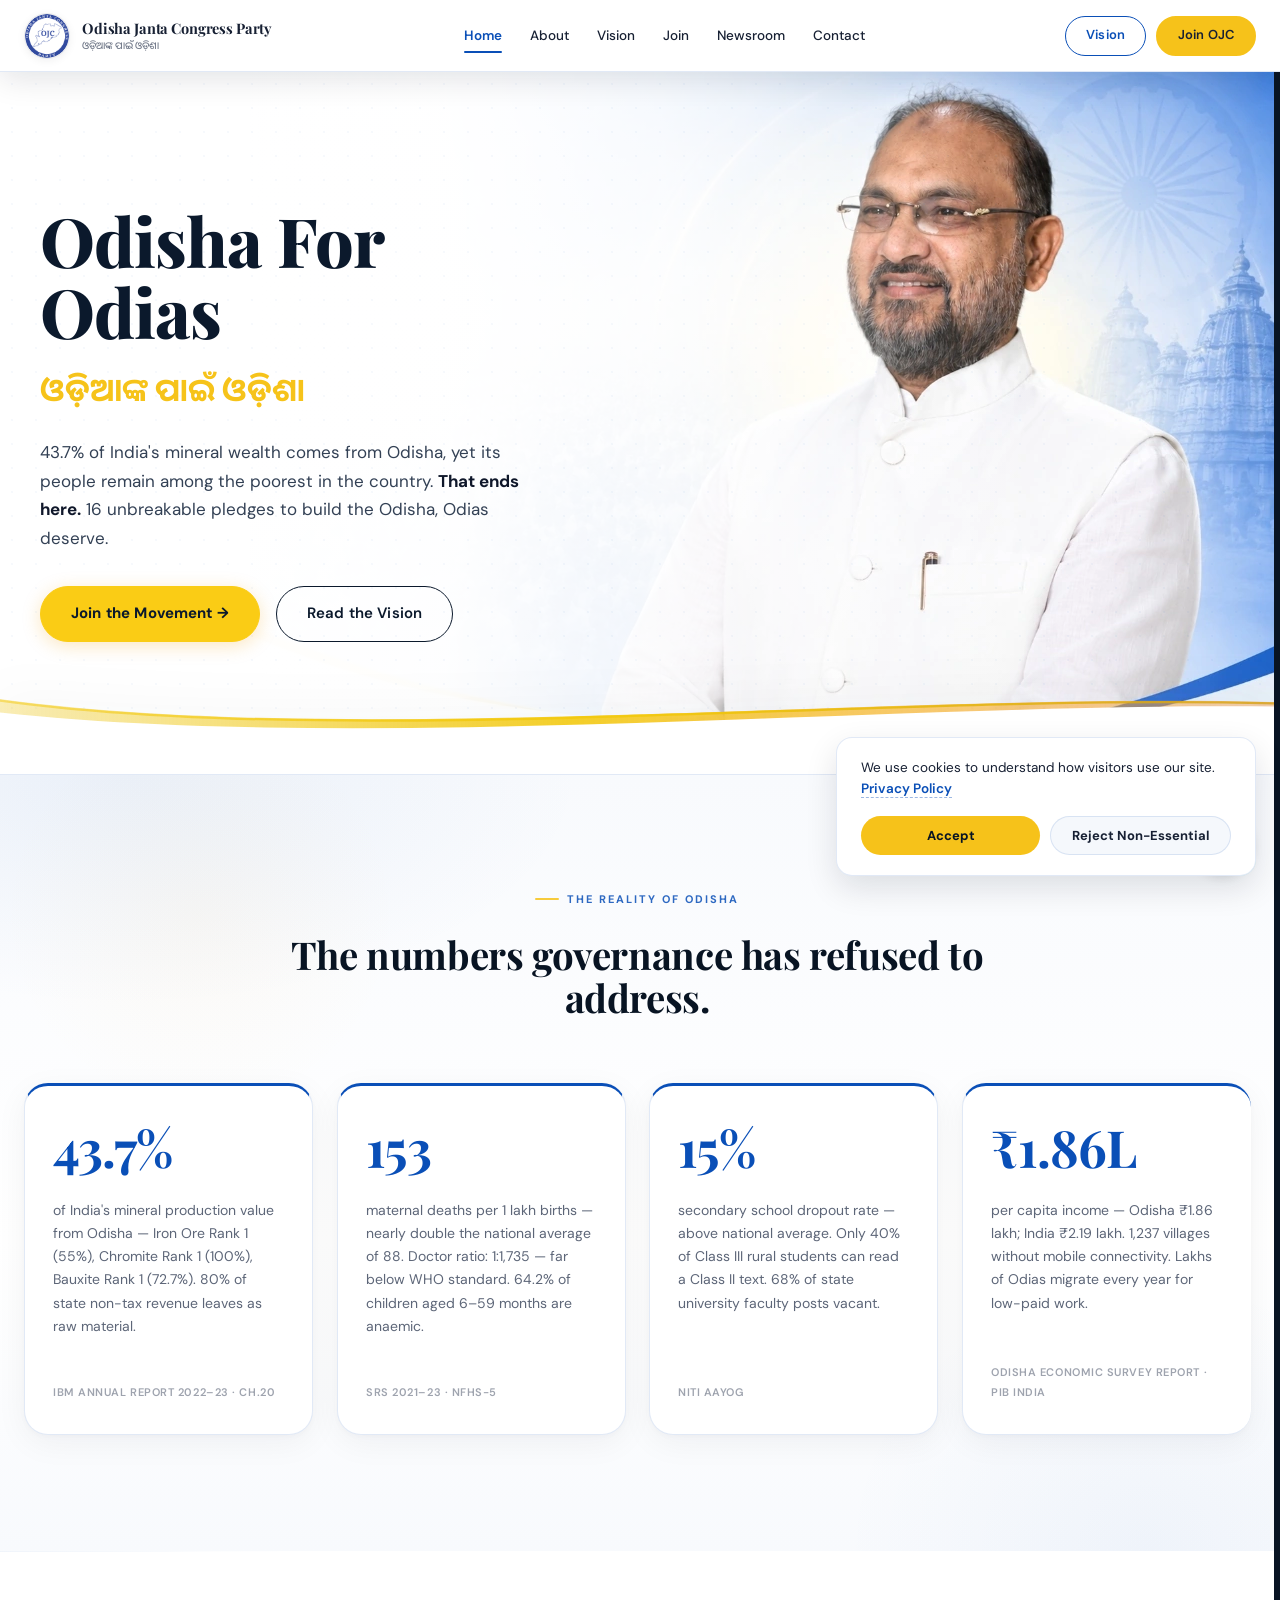
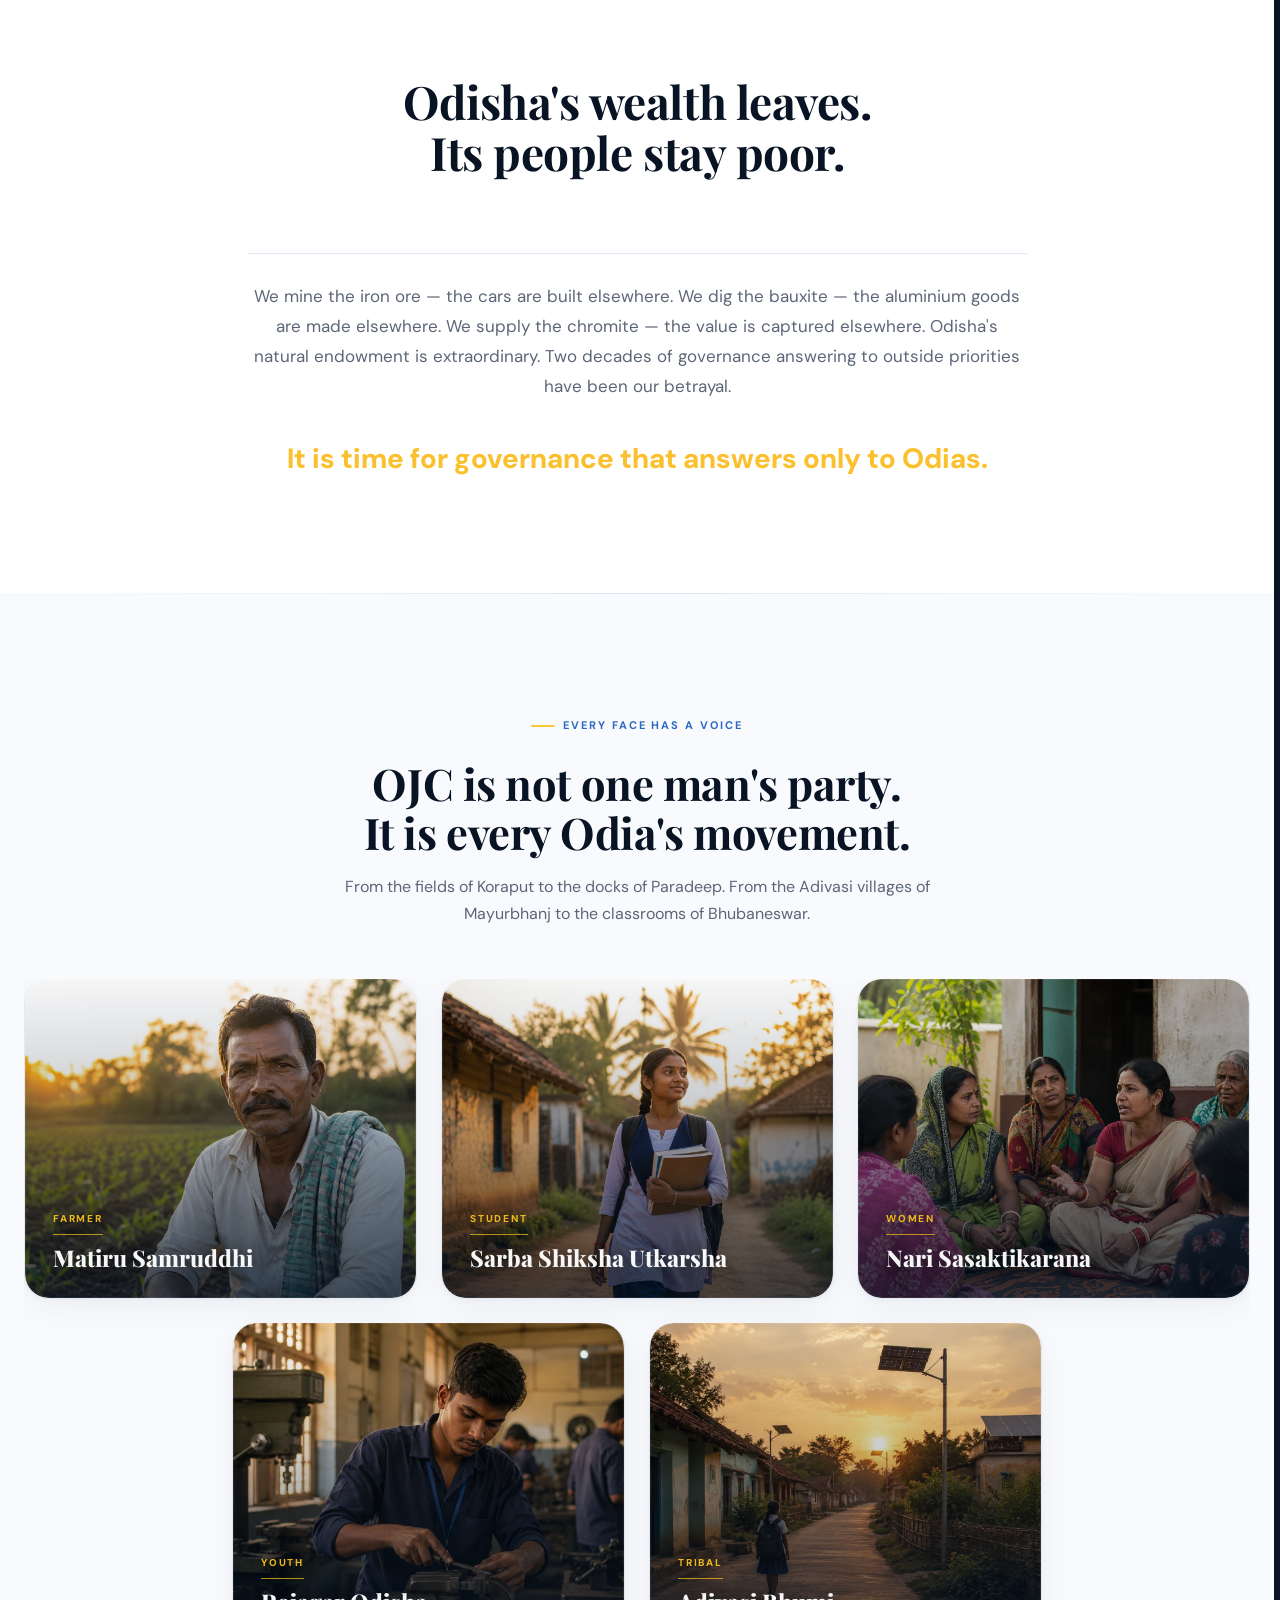
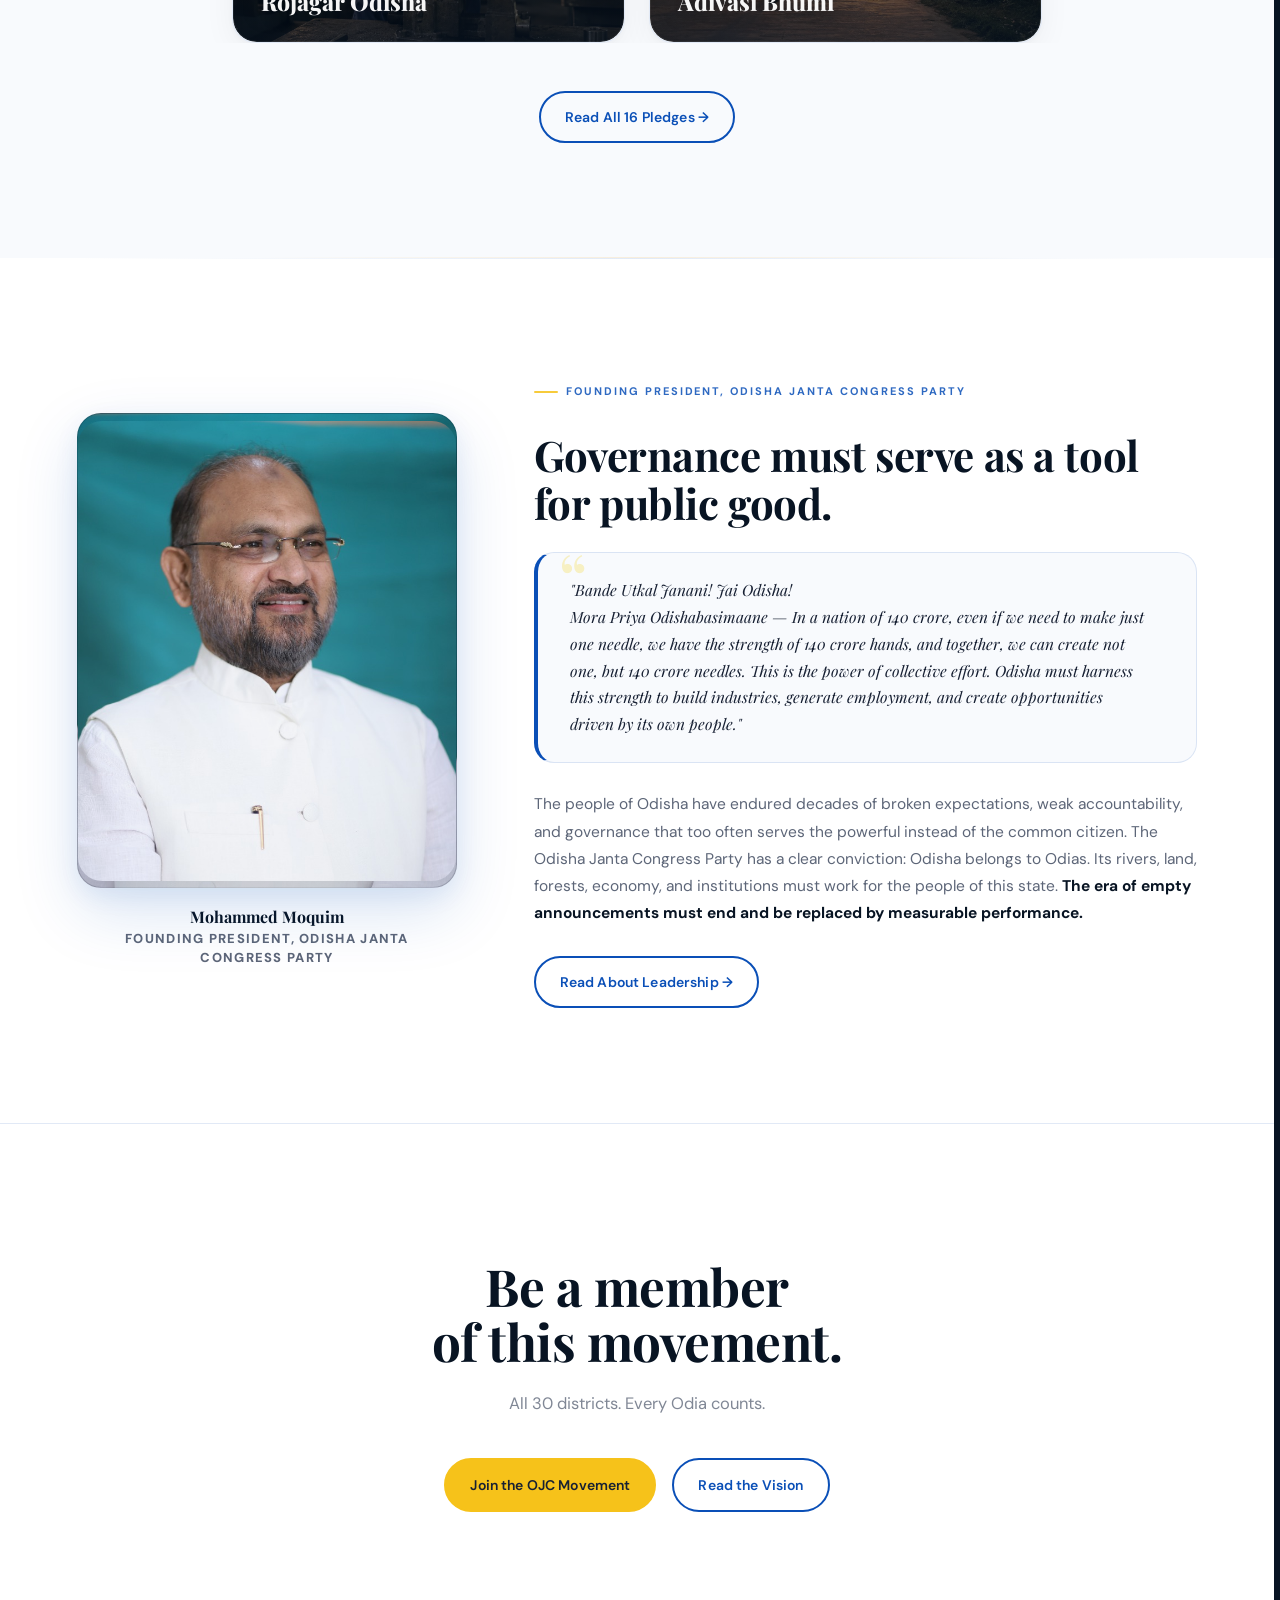
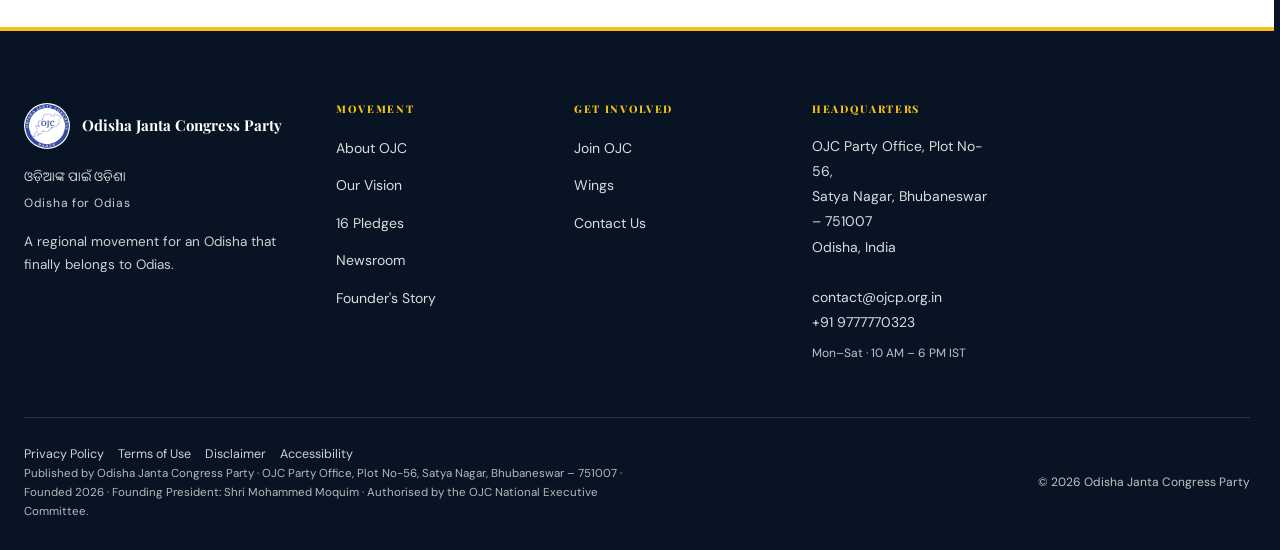
==== index.html @ d4374ce6 "Update website layout and UI improvements" ====
<!DOCTYPE html>
<html lang="en">

<head>
  <meta charset="UTF-8">
  <meta name="viewport" content="width=device-width, initial-scale=1.0">
  <title>Odisha Janta Congress Party · Odisha for Odias · Founding April 8, 2026</title>
  <meta name="description"
    content="OJC is Odisha's Odia-first regional party. 16 unbreakable pledges, ₹10 lakh cashless health, legal MSP for farmers, 50% Odia jobs reservation. Become a founding member.">
  <link rel="canonical" href="https://www.ojcp.org.in/index.html">
  <meta property="og:title" content="Odisha Janta Congress Party · Odisha for Odias">
  <meta property="og:description"
    content="OJC is Odisha's Odia-first regional party. 16 unbreakable pledges. Become a founding member.">
  <meta property="og:image" content="https://www.ojcp.org.in/assets/images/og-home.jpg">
  <meta property="og:url" content="https://www.ojcp.org.in/">
  <meta property="og:type" content="website">
  <meta name="twitter:card" content="summary_large_image">
  <link rel="icon" type="image/png" href="assets/images/selected/ojcp-official-logo-2026.png?v=3.0">
  <link rel="preconnect" href="https://fonts.googleapis.com">
  <link rel="preconnect" href="https://fonts.gstatic.com" crossorigin>
  <link
    href="https://fonts.googleapis.com/css2?family=Playfair+Display:ital,wght@0,600;0,700;0,900;1,600&family=DM+Sans:wght@300;400;500;600&family=Noto+Sans+Oriya:wght@400;700&display=swap"
    rel="stylesheet">
  <link rel="stylesheet" href="assets/css/style.css?v=12.0">
  <link rel="stylesheet" href="assets/css/ojcp-theme-tokens.css?v=12.0">
  <link rel="stylesheet" href="assets/css/hero-system.css?v=12.0">
  <link rel="stylesheet" href="assets/css/homepage-final.css?v=12.0">
  <link rel="stylesheet" href="assets/css/global-final.css?v=12.0">
  <link rel="stylesheet" href="assets/css/premium-redesign.css?v=12.0">
  <script async src="https://www.googletagmanager.com/gtag/js?id=G-XXXXXXXXXX"></script>
  <script>window.dataLayer = window.dataLayer || []; function gtag() { dataLayer.push(arguments); } gtag('js', new Date()); gtag('consent', 'default', { analytics_storage: 'denied' }); gtag('config', 'G-XXXXXXXXXX');</script>
</head>

<body class="has-hero">

  <a class="skip-link" href="#main">Skip to main content</a>

  <!-- HEADER -->
  <header class="site-header hero-mode" role="banner">
    <div class="container header-inner">
      <a href="index.html" class="logo-link" aria-label="OJC Home">
        <img src="assets/images/selected/official-ojc-party-logo-final.png?v=6.0" alt="Odisha Janta Congress Party Logo"
          class="logo-emblem">
        <div class="logo-text">
          <span class="logo-name">Odisha Janta Congress Party</span>
          <span class="logo-tagline odia">ଓଡ଼ିଆଙ୍କ ପାଇଁ ଓଡ଼ିଶା</span>
        </div>
      </a>
      <nav class="main-nav" aria-label="Primary navigation">
        <a href="index.html" class="nav-link active" aria-current="page">Home</a>
        <a href="about.html" class="nav-link">About</a>
        <a href="vision.html" class="nav-link">Vision</a>
        <a href="join.html" class="nav-link">Join</a>
        <a href="newsroom.html" class="nav-link">Newsroom</a>
        <a href="contact.html" class="nav-link">Contact</a>
      </nav>
      <div class="header-ctas">
        <a href="vision.html" class="btn btn-outline">Vision</a>
        <a href="join.html" class="btn btn-primary">Join OJC</a>
      </div>
      <button class="hamburger" aria-expanded="false" aria-controls="mobile-nav" aria-label="Open menu">
        <span></span><span></span><span></span>
      </button>
    </div>
  </header>
  <nav class="mobile-nav" id="mobile-nav">
    <button class="mobile-nav-close" aria-label="Close menu">&times;</button>
    <a href="index.html" class="nav-link">Home</a>
    <a href="about.html" class="nav-link">About</a>
    <a href="vision.html" class="nav-link">Vision</a>
    <a href="join.html" class="nav-link">Join OJC</a>
    <a href="newsroom.html" class="nav-link">Newsroom</a>
    <a href="contact.html" class="nav-link">Contact</a>
    <a href="join.html" class="btn btn-primary">Become a Member</a>
  </nav>


  <main id="main">

    <!-- HERO BANNER (DESKTOP) -->
    <section class="hero hero-desktop-only" aria-labelledby="hero-h1">
      <div class="hero-bg-texture" aria-hidden="true"></div>
      <div class="container hero-inner">
        <div class="hero-content">
          <h1 id="hero-h1" class="hero-headline fade-in fade-in-delay-1">
            Odisha For Odias
          </h1>
          <span class="hero-headline-odia fade-in fade-in-delay-2" lang="or">ଓଡ଼ିଆଙ୍କ ପାଇଁ ଓଡ଼ିଶା</span>
          <p class="hero-body hero-body-desktop-only fade-in fade-in-delay-3">43.7% of India's mineral wealth comes from
            Odisha, yet its people
            remain among the poorest in the country. <strong>That ends here.</strong> 16 unbreakable pledges to build
            the Odisha, Odias deserve.</p>
          <div class="hero-ctas fade-in fade-in-delay-4">
            <a href="join.html" class="btn btn-primary btn-lg">Join the Movement &rarr;</a>
            <a href="vision.html" class="btn btn-outline btn-lg">Read the Vision</a>
          </div>
        </div>
      </div>
      <!-- Organic Hero Bottom Divider (Mix of Gold & White) -->
      <div class="hero-bottom-divider" aria-hidden="true">
        <svg viewBox="0 0 1440 120" preserveAspectRatio="none" class="hero-divider-svg">
          <defs>
            <linearGradient id="goldWhiteGradient" x1="0%" y1="0%" x2="100%" y2="0%">
              <stop offset="0%" stop-color="#F2C911" stop-opacity="0.3" />
              <stop offset="45%" stop-color="#F2C911" stop-opacity="0.9" />
              <stop offset="100%" stop-color="#FF9933" stop-opacity="0.4" />
            </linearGradient>
            <linearGradient id="goldLineGradient" x1="0%" y1="0%" x2="100%" y2="0%">
              <stop offset="0%" stop-color="#F2C911" stop-opacity="0.5" />
              <stop offset="50%" stop-color="#F2C911" stop-opacity="1" />
              <stop offset="100%" stop-color="#D4A017" stop-opacity="0.8" />
            </linearGradient>
          </defs>

          <!-- Layer 2: Gold Gradient Curve Layer -->
          <path d="M 0,20 C 400,85 1000,10 1440,24 L 1440,120 L 0,120 Z" fill="url(#goldWhiteGradient)" />

          <!-- Layer 3: Vibrant Gold Accent Vector Line -->
          <path d="M 0,22 C 400,87 1000,12 1440,26" fill="none" stroke="url(#goldLineGradient)" stroke-width="3"
            stroke-linecap="round" />

          <!-- Layer 1: Pure White Main Transition Curve -->
          <path d="M 0,38 C 420,92 1020,24 1440,30 L 1440,120 L 0,120 Z" fill="#ffffff" />
        </svg>
      </div>
    </section>

    <!-- HERO BANNER (MOBILE & TABLET) -->
    <section class="hero-mobile-only" aria-labelledby="hero-mobile-h1">
      <div class="hero-mobile-inner">
        <div class="hero-mobile-image-container">
          <img src="assets/images/selected/hero-full-composition-bg.webp" alt="Leader Portrait"
            class="hero-mobile-leader-img" />
        </div>
        <div class="hero-mobile-content">
          <h1 id="hero-mobile-h1" class="hero-mobile-headline">Odisha For Odias</h1>
          <span class="hero-mobile-headline-odia" lang="or">ଓଡ଼ିଆଙ୍କ ପାଇଁ ଓଡ଼ିଶା</span>
          <div class="hero-mobile-ctas">
            <a href="join.html" class="btn btn-primary btn-lg">Join the Movement &rarr;</a>
            <a href="vision.html" class="btn btn-outline btn-lg">Read the Vision</a>
          </div>
        </div>
      </div>
      <!-- Organic Hero Bottom Divider -->
      <div class="hero-bottom-divider" aria-hidden="true">
        <svg viewBox="0 0 1440 120" preserveAspectRatio="none" class="hero-divider-svg">
          <!-- Layer 2: Subtle Blue Highlight -->
          <path d="M 0,30 C 400,85 1000,16 1440,22 L 1440,120 L 0,120 Z" fill="#EAF2FF" opacity="0.8" />
          <!-- Layer 3: Thin Gold Accent Line -->
          <path d="M 120,50 C 480,86 960,35 1320,26" fill="none" stroke="#F2D21B" stroke-width="2" stroke-opacity="0.14"
            stroke-linecap="round" />
          <!-- Layer 1: Pure White Main Curve -->
          <path d="M 0,38 C 420,92 1020,24 1440,30 L 1440,120 L 0,120 Z" fill="#ffffff" />
        </svg>
      </div>
    </section>

    <!-- STATS -->
    <section class="stats-section" aria-labelledby="stats-h2">
      <div class="container">
        <div class="stats-header fade-in">
          <span class="eyebrow">The Reality of Odisha</span>
          <h2 id="stats-h2" class="section-title--white">The numbers governance has refused to address.</h2>
        </div>
        <div class="stats-grid">
          <article class="stat-card fade-in">
            <span class="stat-number">43.7%</span>
            <p class="stat-label">of India's mineral production value from Odisha — Iron Ore Rank 1 (55%), Chromite Rank
              1 (100%), Bauxite Rank 1 (72.7%). 80% of state non-tax revenue leaves as raw material.</p>
            <p class="stat-source">IBM Annual Report 2022–23 · Ch.20</p>
          </article>
          <article class="stat-card fade-in fade-in-delay-1">
            <span class="stat-number">153</span>
            <p class="stat-label">maternal deaths per 1 lakh births — nearly double the national average of 88. Doctor
              ratio: 1:1,735 — far below WHO standard. 64.2% of children aged 6–59 months are anaemic.</p>
            <p class="stat-source">SRS 2021–23 · NFHS-5</p>
          </article>
          <article class="stat-card fade-in fade-in-delay-2">
            <span class="stat-number">15%</span>
            <p class="stat-label">secondary school dropout rate — above national average. Only 40% of Class III rural
              students can read a Class II text. 68% of state university faculty posts vacant.</p>
            <p class="stat-source">NITI Aayog</p>
          </article>
          <article class="stat-card fade-in fade-in-delay-3">
            <span class="stat-number">₹1.86L</span>
            <p class="stat-label">per capita income — Odisha ₹1.86 lakh; India ₹2.19 lakh. 1,237 villages without mobile
              connectivity. Lakhs of Odias migrate every year for low-paid work.</p>
            <p class="stat-source">Odisha Economic Survey Report · PIB India</p>
          </article>
        </div>
      </div>
    </section>

    <!-- IDEOLOGY CORE (SHORT SLIDE DOWN ANIMATION) -->
    <section class="ideology-section" aria-labelledby="ideology-h2">
      <div class="container ideology-container">
        <h2 id="ideology-h2" class="ideology-headline ideology-slide-line" data-line="1">Odisha's wealth leaves.<br>Its
          people stay poor.</h2>
        <p class="ideology-body ideology-slide-line" data-line="2">We mine the iron ore — the cars are built elsewhere.
          We dig the bauxite — the aluminium goods are made elsewhere. We supply the chromite — the value is captured
          elsewhere. Odisha's natural endowment is extraordinary. Two decades of governance answering to outside
          priorities have been our betrayal.</p>
        <p class="ideology-callout ideology-slide-line" data-line="3">It is time for governance that answers only to
          Odias.</p>
      </div>
    </section>



    <!-- PERSONAS -->
    <section class="personas-section" aria-labelledby="personas-h2">
      <div class="container">
        <div class="personas-header">
          <span class="eyebrow">Every face has a voice</span>
          <h2 id="personas-h2" class="section-title section-title--white">OJC is not one man's party.<br>It is every
            Odia's movement.</h2>
          <p class="personas-subhead">From the fields of Koraput to the docks of Paradeep. From the Adivasi villages of
            Mayurbhanj to the classrooms of Bhubaneswar.</p>
        </div>
        <div class="personas-grid">
          <article class="persona-card fade-in">
            <span class="persona-icon" aria-hidden="true">Matiru Samruddhi</span>
            <h3 class="persona-title">The Farmer</h3>
            <p class="persona-body">Making Odisha the nation's leading agricultural state; a surplus in produce and
              production by 2036. A root-and-branch transformation of infrastructure, marketing, quality seed and
              organic fertiliser, so every farmer has the knowledge, technique and support to prosper.</p>
            <div class="card-reveal card-reveal--farmer" aria-hidden="true">
              <span class="card-reveal-kicker">FARMER</span>
              <span class="card-reveal-title">Matiru Samruddhi</span>
            </div>
          </article>
          <article class="persona-card fade-in fade-in-delay-1">
            <span class="persona-icon" aria-hidden="true">Sarba Shiksha Utkarsha</span>
            <h3 class="persona-title">The Student</h3>
            <p class="persona-body">The same quality of education in every village as in the city, trained teachers and
              proper infrastructure reaching rural classrooms. Young talent equipped with the knowledge, skills and
              leadership the coming decade will demand.</p>
            <div class="card-reveal card-reveal--student" aria-hidden="true">
              <span class="card-reveal-kicker">STUDENT</span>
              <span class="card-reveal-title">Sarba Shiksha Utkarsha</span>
            </div>
          </article>
          <article class="persona-card fade-in fade-in-delay-2">
            <span class="persona-icon" aria-hidden="true">Nari Sasaktikarana</span>
            <h3 class="persona-title">The Woman</h3>
            <p class="persona-body">Women of Odisha empowered, self-reliant and placed ahead of the women of every other
              state. Skilled, employable and courageous, aware of their rights, and ready to take an active, leading
              role in Odisha's progress.</p>
            <div class="card-reveal card-reveal--women" aria-hidden="true">
              <span class="card-reveal-kicker">WOMEN</span>
              <span class="card-reveal-title">Nari Sasaktikarana</span>
            </div>
          </article>
          <article class="persona-card fade-in">
            <span class="persona-icon" aria-hidden="true">Rojagar Odisha</span>
            <h3 class="persona-title">The Youth</h3>
            <p class="persona-body">Revolutionary change in employment. New opportunities that keep our youth at home
              instead of migrating for work elsewhere. Every youth equipped with the knowledge and skills the coming
              decade demands — capable, self-reliant and secure.</p>
            <div class="card-reveal card-reveal--worker" aria-hidden="true">
              <span class="card-reveal-kicker">YOUTH</span>
              <span class="card-reveal-title">Rojagar Odisha</span>
            </div>
          </article>
          <article class="persona-card fade-in fade-in-delay-1">
            <span class="persona-icon" aria-hidden="true">Adivasi Bhumi</span>
            <h3 class="persona-title">Tribal Communities</h3>
            <p class="persona-body">The dignity and self-respect of Odisha's Adivasi people placed at the heart of its
              progress. Development that reaches the remotest village without uprooting anyone from their land, forest
              and way of life.</p>
            <div class="card-reveal card-reveal--rural" aria-hidden="true">
              <span class="card-reveal-kicker">TRIBAL</span>
              <span class="card-reveal-title">Adivasi Bhumi</span>
            </div>
          </article>
        </div>
        <div class="personas-cta">
          <a href="vision.html#pledges" class="btn btn-outline-dark">Read All 16 Pledges →</a>
        </div>
      </div>
    </section>

    <!-- FOUNDER MESSAGE -->
    <section class="founder-section" aria-labelledby="founder-h2">
      <div class="container">
        <div class="founder-inner">
          <div class="founder-portrait-block founder-official-image-slot has-official-image">
            <div class="founder-portrait-img">
              <img src="assets/images/selected/founder-mohammad-moquim.jpg" alt="Mohammed Moquim">
            </div>
            <p class="founder-name">Mohammed Moquim</p>
            <p class="founder-role">Founding President, Odisha Janta Congress Party</p>
          </div>
          <div class="founder-content-block">
            <span class="eyebrow">Founding President, Odisha Janta Congress Party</span>
            <h2 id="founder-h2" class="founder-headline">Governance must serve as a tool for public good.</h2>
            <blockquote class="founder-quote">
              <p>"Bande Utkal Janani! Jai Odisha!<br><span style="white-space: nowrap;">Mora Priya
                  Odishabasimaane</span> — In a nation of 140 crore, even if we need to make just one needle, we have
                the strength of 140 crore hands, and together, we can create not one, but 140 crore needles. This is the
                power of collective effort. Odisha must harness this strength to build industries, generate employment,
                and create opportunities driven by its own people."</p>
            </blockquote>
            <p class="founder-body">The people of Odisha have endured decades of broken expectations, weak
              accountability, and governance that too often serves the powerful instead of the common citizen. The
              Odisha Janta Congress Party has a clear conviction: Odisha belongs to Odias. Its rivers, land, forests,
              economy, and institutions must work for the people of this state. <strong>The era of empty announcements
                must end and be replaced by measurable performance.</strong></p>
            <div class="founder-actions">
              <a href="about.html" class="btn btn-outline-dark founder-leadership-link">Read About Leadership →</a>
            </div>
          </div>
        </div>
      </div>
    </section>







    <!-- FINAL CTA -->
    <section class="final-cta-section" aria-labelledby="final-cta-h2">
      <div class="container final-cta-inner">
        <h2 id="final-cta-h2" class="final-cta-headline">Be a member<br>of this movement.</h2>
        <p class="final-cta-sub">All 30 districts. Every Odia counts.</p>
        <div class="final-cta-buttons">
          <a href="join.html" class="btn btn-primary btn-lg">Join the OJC Movement</a>
          <a href="vision.html" class="btn btn-outline btn-lg">Read the Vision</a>
        </div>
      </div>
    </section>

  </main>

  <!-- FOOTER -->
  <footer class="site-footer" role="contentinfo">
    <div class="container">
      <div class="footer-main">
        <div class="footer-brand">
          <div class="footer-logo">
            <img src="assets/images/selected/official-ojc-party-logo-final.png?v=6.0"
              alt="Odisha Janta Congress Party Logo" class="footer-logo-emblem">
            <span class="footer-logo-text">Odisha Janta Congress Party</span>
          </div>
          <span class="footer-odia odia">ଓଡ଼ିଆଙ୍କ ପାଇଁ ଓଡ଼ିଶା</span>
          <div class="footer-tagline-en">Odisha for Odias</div>
          <p class="footer-mission">A regional movement for an Odisha that finally belongs to Odias.</p>
        </div>
        <div class="footer-col">
          <h3>Movement</h3>
          <ul>
            <li><a href="about.html">About OJC</a></li>
            <li><a href="vision.html">Our Vision</a></li>
            <li><a href="vision.html#pledges">16 Pledges</a></li>
            <li><a href="newsroom.html">Newsroom</a></li>
            <li><a href="about.html#founder">Founder's Story</a></li>
          </ul>
        </div>
        <div class="footer-col">
          <h3>Get Involved</h3>
          <ul>
            <li><a href="join.html">Join OJC</a></li>
            <li><a href="join.html#wings">Wings</a></li>
            <li><a href="contact.html">Contact Us</a></li>
          </ul>
        </div>
        <div class="footer-col footer-contact">
          <h3>Headquarters</h3>
          <address>
            OJC Party Office, Plot No-56,<br>
            Satya Nagar, Bhubaneswar – 751007<br>
            Odisha, India<br><br>
            <a href="mailto:contact@ojcp.org.in">contact@ojcp.org.in</a><br>
            <a href="tel:+919777770323">+91 9777770323</a>
          </address>
          <p class="footer-hours">Mon–Sat · 10 AM – 6 PM IST</p>
        </div>
      </div>
      <div class="footer-bottom">
        <div>
          <nav class="footer-legal-links" aria-label="Legal links">
            <a href="privacy.html">Privacy Policy</a>
            <a href="terms.html">Terms of Use</a>
            <a href="disclaimer.html">Disclaimer</a>
            <a href="accessibility.html">Accessibility</a>
          </nav>
          <p class="footer-disclaimer">Published by Odisha Janta Congress Party · OJC Party Office, Plot No-56, Satya
            Nagar, Bhubaneswar – 751007 · Founded 2026 · Founding President: Shri Mohammed Moquim · Authorised by the
            OJC National Executive Committee.</p>
        </div>
        <p class="footer-copyright">© 2026 Odisha Janta Congress Party</p>
      </div>
    </div>
  </footer>

  <a class="wa-float" href="https://wa.me/919777770323?text=Hello%2C%20I%20have%20a%20query%20about%20OJC"
    target="_blank" rel="noopener noreferrer" aria-label="Chat with OJC on WhatsApp">
    <svg viewBox="0 0 24 24">
      <path
        d="M17.472 14.382c-.297-.149-1.758-.867-2.03-.967-.273-.099-.471-.148-.67.15-.197.297-.767.966-.94 1.164-.173.199-.347.223-.644.075-.297-.15-1.255-.463-2.39-1.475-.883-.788-1.48-1.761-1.653-2.059-.173-.297-.018-.458.13-.606.134-.133.298-.347.446-.52.149-.174.198-.298.298-.497.099-.198.05-.371-.025-.52-.075-.149-.669-1.612-.916-2.207-.242-.579-.487-.5-.669-.51-.173-.008-.371-.01-.57-.01-.198 0-.52.074-.792.372-.272.297-1.04 1.016-1.04 2.479 0 1.462 1.065 2.875 1.213 3.074.149.198 2.096 3.2 5.077 4.487.709.306 1.262.489 1.694.625.712.227 1.36.195 1.871.118.571-.085 1.758-.719 2.006-1.413.248-.694.248-1.289.173-1.413-.074-.124-.272-.198-.57-.347zM12 0C5.373 0 0 5.373 0 12c0 2.127.558 4.122 1.533 5.848L.057 23.571l5.879-1.54A11.945 11.945 0 0012 24c6.627 0 12-5.373 12-12S18.627 0 12 0zm0 21.818a9.814 9.814 0 01-5.032-1.383l-.36-.214-3.733.978.996-3.648-.235-.374A9.819 9.819 0 012.182 12C2.182 6.57 6.57 2.182 12 2.182S21.818 6.57 21.818 12 17.43 21.818 12 21.818z" />
    </svg>
  </a>
  <div class="cookie-banner hidden" role="dialog" aria-label="Cookie notice">
    <p>We use cookies to understand how visitors use our site. <a href="privacy.html">Privacy Policy</a></p>
    <div class="cookie-btns">
      <button class="cookie-btn cookie-btn-accept">Accept</button>
      <button class="cookie-btn cookie-btn-reject">Reject Non-Essential</button>
    </div>
  </div>
  <script src="assets/js/main.js?v=6.0"></script>
</body>

</html>

</html>
---- assets/css/style.css ----
/* ============================================================
   OJCP — Master Stylesheet
   Design: Editorial Statesman
   ============================================================ */

@import url('https://fonts.googleapis.com/css2?family=Playfair+Display:ital,wght@0,600;0,700;0,900;1,600&family=DM+Sans:wght@300;400;500;600&family=Noto+Sans+Oriya:wght@400;700&display=swap');

/* ── Variables ─────────────────────────────────────────────── */
:root {
  --blue:        #1B3A8C;
  --blue-dark:   #0D2461;
  --blue-light:  #2348B0;
  --gold:        #F5A623;
  --gold-light:  #FFC84A;
  --white:       #FFFFFF;
  --off-white:   #F7F6F2;
  --near-black:  #0D1B2A;
  --slate:       #6B7A8D;
  --light-grey:  #E8E8E4;
  --red:         #C0392B;

  --font-display: 'Playfair Display', Georgia, serif;
  --font-body:    'DM Sans', system-ui, sans-serif;
  --font-odia:    'Noto Sans Oriya', sans-serif;

  --radius-sm:   4px;
  --radius-md:   8px;
  --radius-lg:   16px;

  --shadow-sm:   0 2px 8px rgba(13,26,42,0.08);
  --shadow-md:   0 8px 32px rgba(13,26,42,0.12);
  --shadow-lg:   0 24px 64px rgba(13,26,42,0.18);

  --max-w:       1360px;
  --nav-h:       72px;
  --transition:  0.25s cubic-bezier(0.4,0,0.2,1);

  --sp-xs:  24px;
  --sp-sm:  48px;
  --sp-md:  88px;
  --sp-lg: 120px;
}

/* ── Reset ──────────────────────────────────────────────────── */
*, *::before, *::after { box-sizing: border-box; margin: 0; padding: 0; }
html { scroll-behavior: smooth; font-size: 16px; }
body {
  font-family: var(--font-body);
  color: var(--near-black);
  background: var(--white);
  line-height: 1.75;
  -webkit-font-smoothing: antialiased;
}
img { max-width: 100%; display: block; }
a { color: inherit; text-decoration: none; }
ul { list-style: none; }
button { cursor: pointer; border: none; background: none; font-family: inherit; }

/* ── Utilities ──────────────────────────────────────────────── */
.container { max-width: var(--max-w); margin: 0 auto; padding: 0 24px; }
.sr-only { position: absolute; width: 1px; height: 1px; overflow: hidden; clip: rect(0,0,0,0); }
.eyebrow {
  font-family: var(--font-body);
  font-size: 11px;
  font-weight: 600;
  letter-spacing: 2.5px;
  text-transform: uppercase;
  color: var(--gold);
  margin-bottom: 12px;
  display: block;
}
.odia {
  font-family: var(--font-odia);
  display: block;
}
.section-pad    { padding: var(--sp-md) 0; }
.section-pad-sm { padding: var(--sp-sm) 0; }

/* ── Buttons ────────────────────────────────────────────────── */
.btn {
  display: inline-flex;
  align-items: center;
  gap: 8px;
  padding: 15px 32px;
  border-radius: var(--radius-sm);
  font-family: var(--font-body);
  font-size: 14px;
  font-weight: 700;
  letter-spacing: 0.6px;
  transition: all 0.2s cubic-bezier(0.4,0,0.2,1);
  text-decoration: none;
  white-space: nowrap;
  cursor: pointer;
  border: 2px solid transparent;
  position: relative;
  outline-offset: 3px;
}
.btn:focus-visible {
  outline: 2px solid var(--gold);
}
.btn-primary {
  background: var(--gold);
  color: #0D1B2A;
  border-color: var(--gold);
  box-shadow: 0 2px 0 rgba(0,0,0,0.18), 0 4px 12px rgba(245,166,35,0.25);
}
.btn-primary:hover {
  background: #FFB92E;
  border-color: #FFB92E;
  transform: translateY(-2px);
  box-shadow: 0 6px 20px rgba(245,166,35,0.45), 0 2px 0 rgba(0,0,0,0.12);
}
.btn-primary:active {
  transform: translateY(0);
  box-shadow: 0 1px 4px rgba(245,166,35,0.3);
}
.btn-outline {
  background: transparent;
  color: var(--white);
  border-color: rgba(255,255,255,0.5);
}
.btn-outline:hover {
  border-color: var(--white);
  background: rgba(255,255,255,0.1);
  transform: translateY(-2px);
}
.btn-outline-dark {
  background: transparent;
  color: var(--blue);
  border-color: var(--blue);
}
.btn-outline-dark:hover {
  background: var(--blue);
  color: var(--white);
  transform: translateY(-2px);
  box-shadow: 0 4px 14px rgba(27,58,140,0.25);
}
.btn-lg { padding: 18px 40px; font-size: 15px; letter-spacing: 0.7px; }
.btn-full { width: 100%; justify-content: center; }

/* ── Header ─────────────────────────────────────────────────── */
.site-header {
  position: fixed;
  top: 0; left: 0; right: 0;
  z-index: 1000;
  height: var(--nav-h);
  display: flex;
  align-items: center;
  transition: background 0.3s ease, box-shadow 0.3s ease, backdrop-filter 0.3s ease;
  will-change: background, box-shadow;
}
.site-header.scrolled {
  background: rgba(10,20,38,0.96);
  backdrop-filter: blur(16px);
  -webkit-backdrop-filter: blur(16px);
  box-shadow: 0 1px 0 rgba(255,255,255,0.06), 0 4px 24px rgba(0,0,0,0.18);
}
.site-header.hero-mode { background: transparent; }
.header-inner {
  display: flex;
  align-items: center;
  justify-content: space-between;
  width: 100%;
  gap: 16px;
}
.logo-link {
  display: flex;
  align-items: center;
  gap: 12px;
  flex-shrink: 0;
}
.logo-emblem {
  width: 40px; height: 40px;
  background: var(--gold);
  border-radius: 50%;
  display: flex; align-items: center; justify-content: center;
  font-family: var(--font-display);
  font-weight: 900; font-size: 16px;
  color: var(--near-black);
  flex-shrink: 0;
  transition: transform 0.2s ease;
}
.logo-link:hover .logo-emblem { transform: scale(1.06); }
.logo-text { display: flex; flex-direction: column; line-height: 1.2; }
.logo-name { font-family: var(--font-display); font-size: 14px; font-weight: 700; color: var(--white); letter-spacing: 0.2px; }
.logo-tagline { font-family: var(--font-odia); font-size: 11px; color: var(--gold); opacity: 0.85; margin-top: 1px; }

.main-nav { display: flex; align-items: center; gap: 2px; }
.nav-link {
  font-size: 13px;
  font-weight: 500;
  color: rgba(255,255,255,0.75);
  padding: 8px 14px;
  border-radius: 6px;
  transition: color 0.18s ease, background 0.18s ease;
  letter-spacing: 0.2px;
  position: relative;
  white-space: nowrap;
}
.nav-link::after {
  content: '';
  position: absolute;
  bottom: 4px; left: 14px; right: 14px;
  height: 2px;
  background: var(--gold);
  border-radius: 2px;
  transform: scaleX(0);
  transition: transform 0.2s ease;
  transform-origin: left;
}
.nav-link:hover { color: var(--white); background: rgba(255,255,255,0.07); }
.nav-link:hover::after { transform: scaleX(1); }
.nav-link.active { color: var(--white); }
.nav-link.active::after { transform: scaleX(1); background: var(--gold); }

.header-ctas { display: flex; gap: 8px; align-items: center; flex-shrink: 0; }
.header-ctas .btn { height: 38px; padding: 0 18px; font-size: 13px; display: inline-flex; align-items: center; }

/* ── Hamburger ──────────────────────────────────────────────── */
.hamburger {
  display: none;
  flex-direction: column;
  gap: 5px;
  padding: 10px;
  cursor: pointer;
  border-radius: 6px;
  transition: background 0.18s ease;
  flex-shrink: 0;
}
.hamburger:hover { background: rgba(255,255,255,0.08); }
.hamburger span {
  display: block;
  width: 22px; height: 2px;
  background: var(--white);
  border-radius: 2px;
  transition: transform 0.25s ease, opacity 0.25s ease;
}
.hamburger.open span:nth-child(1) { transform: translateY(7px) rotate(45deg); }
.hamburger.open span:nth-child(2) { opacity: 0; transform: scaleX(0); }
.hamburger.open span:nth-child(3) { transform: translateY(-7px) rotate(-45deg); }

/* ── Mobile nav ─────────────────────────────────────────────── */
.mobile-nav {
  display: flex;
  position: fixed;
  inset: 0;
  background: rgba(10,20,38,0.98);
  backdrop-filter: blur(20px);
  -webkit-backdrop-filter: blur(20px);
  z-index: 999;
  flex-direction: column;
  align-items: center;
  justify-content: center;
  gap: 4px;
  opacity: 0;
  visibility: hidden;
  transform: translateY(-8px);
  transition: opacity 0.25s ease, transform 0.25s ease, visibility 0.25s ease;
}
.mobile-nav.open {
  opacity: 1;
  visibility: visible;
  transform: translateY(0);
}
.mobile-nav .nav-link {
  font-size: 22px;
  font-family: var(--font-display);
  font-weight: 600;
  padding: 14px 40px;
  width: 100%;
  text-align: center;
  border-radius: 8px;
  max-width: 280px;
  min-height: 54px;
  display: flex;
  align-items: center;
  justify-content: center;
}
.mobile-nav .nav-link::after { display: none; }
.mobile-nav .nav-link:hover { background: rgba(255,255,255,0.08); color: var(--white); }
.mobile-nav .btn { margin-top: 20px; width: 240px; justify-content: center; height: 50px; }
.mobile-nav-close {
  position: absolute;
  top: 18px; right: 20px;
  color: rgba(255,255,255,0.6);
  font-size: 28px;
  padding: 10px;
  cursor: pointer;
  background: none;
  border: none;
  border-radius: 6px;
  transition: color 0.18s ease, background 0.18s ease;
  line-height: 1;
  width: 44px; height: 44px;
  display: flex; align-items: center; justify-content: center;
}
.mobile-nav-close:hover { color: var(--white); background: rgba(255,255,255,0.08); }

/* ── Skip Link ──────────────────────────────────────────────── */
.skip-link {
  position: absolute;
  top: -100px;
  left: 24px;
  background: var(--gold);
  color: var(--near-black);
  padding: 8px 16px;
  border-radius: var(--radius-sm);
  font-weight: 600;
  z-index: 9999;
  transition: top 0.2s;
}
.skip-link:focus { top: 8px; }



/* ── Hero ───────────────────────────────────────────────────── */
.hero {
  min-height: calc(100vh - var(--nav-h));
  display: flex;
  align-items: center;
  position: relative;
  background: #071126;
  overflow: hidden;
}
.hero-inner {
  position: relative;
  z-index: 1;
  display: grid;
  grid-template-columns: 1fr 420px;
  gap: 80px;
  align-items: center;
  padding: 80px 0;
}
.hero-content { max-width: 640px; }
.hero-headline {
  font-family: var(--font-display);
  font-size: clamp(52px, 7vw, 88px);
  font-weight: 900;
  color: var(--white);
  line-height: 1.0;
  letter-spacing: -1px;
  margin-bottom: 8px;
}
.hero-headline-odia {
  font-family: var(--font-odia);
  font-size: clamp(24px, 3vw, 36px);
  color: var(--gold);
  margin-bottom: 28px;
  font-weight: 400;
  opacity: 0.9;
  display: block;
}
.hero-body {
  font-size: 17px;
  color: rgba(255,255,255,0.82);
  line-height: 1.75;
  margin-bottom: 36px;
  max-width: 520px;
}
.hero-body strong { color: var(--white); font-weight: 600; }
.hero-ctas { display: flex; gap: 14px; flex-wrap: wrap; }

/* ── Stats Band ─────────────────────────────────────────────── */
.stats-section {
  background: var(--near-black);
  padding: 80px 0;
}
.stats-header {
  margin-bottom: 64px;
  text-align: center;
  display: flex;
  flex-direction: column;
  align-items: center;
}
.stats-header h2 {
  font-family: var(--font-display);
  font-size: clamp(28px, 4vw, 42px);
  font-weight: 700;
  color: var(--white);
  max-width: 720px;
  margin-left: auto;
  margin-right: auto;
  text-align: center;
}
.stats-grid {
  display: grid;
  grid-template-columns: repeat(4, 1fr);
  gap: 2px;
}
.stat-card {
  background: rgba(255,255,255,0.04);
  border: 1px solid rgba(255,255,255,0.08);
  padding: 36px 28px;
  transition: all var(--transition);
}
.stat-card:hover { background: rgba(255,255,255,0.07); }
.stat-number {
  font-family: var(--font-display);
  font-size: clamp(40px, 5vw, 60px);
  font-weight: 900;
  color: var(--gold);
  line-height: 1;
  margin-bottom: 16px;
  display: block;
}
.stat-label {
  font-size: 13px;
  color: rgba(255,255,255,0.72);
  line-height: 1.72;
  margin-bottom: 12px;
}
.stat-source {
  font-size: 10px;
  color: rgba(255,255,255,0.35);
  letter-spacing: 0.5px;
  text-transform: uppercase;
  border-top: 1px solid rgba(255,255,255,0.08);
  padding-top: 12px;
  margin-top: 12px;
}

/* ── Ideology Core ──────────────────────────────────────────── */
.ideology-section {
  background: var(--blue-dark);
  padding: var(--sp-md) 0;
  text-align: center;
}
.ideology-headline {
  font-family: var(--font-display);
  font-size: clamp(32px, 5vw, 58px);
  font-weight: 900;
  color: var(--white);
  max-width: 800px;
  margin: 0 auto 24px;
  line-height: 1.1;
}
.ideology-body {
  font-size: 17px;
  color: rgba(255,255,255,0.78);
  max-width: 680px;
  margin: 0 auto;
  line-height: 1.75;
}
.ideology-body strong { color: var(--gold); font-weight: 600; }

/* ── Flagship Pledges Trio ──────────────────────────────────── */
.pledges-trio-section { padding: var(--sp-md) 0; background: var(--off-white); }
.pledges-trio-header { text-align: center; margin-bottom: 64px; }
.section-title {
  font-family: var(--font-display);
  font-size: clamp(28px, 4vw, 44px);
  font-weight: 700;
  color: var(--near-black);
  line-height: 1.15;
  margin-bottom: 16px;
}
.section-title--white { color: var(--white); }
.section-lead {
  font-size: 16px;
  color: var(--slate);
  max-width: 560px;
  margin: 0 auto;
}
.trio-grid { display: grid; grid-template-columns: repeat(3,1fr); gap: 2px; }
.trio-card {
  background: var(--white);
  padding: 48px 36px;
  border-bottom: 4px solid var(--blue);
  transition: all var(--transition);
  position: relative;
  overflow: hidden;
}
.trio-card::before {
  content: '';
  position: absolute;
  top: 0; left: 0; right: 0;
  height: 4px;
  background: var(--gold);
  transform: scaleX(0);
  transform-origin: left;
  transition: transform var(--transition);
}
.trio-card:hover::before { transform: scaleX(1); }
.trio-card:hover { transform: translateY(-4px); box-shadow: var(--shadow-lg); }
.trio-number {
  font-family: var(--font-display);
  font-size: 52px;
  font-weight: 900;
  color: var(--blue);
  line-height: 1;
  margin-bottom: 12px;
  letter-spacing: -1px;
}
.trio-label {
  font-size: 13px;
  font-weight: 600;
  color: var(--near-black);
  text-transform: uppercase;
  letter-spacing: 1px;
  margin-bottom: 16px;
}
.trio-body { font-size: 14px; color: var(--slate); line-height: 1.78; margin-bottom: 16px; }
.trio-source { font-size: 11px; color: rgba(107,122,141,0.6); letter-spacing: 0.5px; }

/* ── Three Fights ───────────────────────────────────────────── */
.three-fights-section { padding: var(--sp-md) 0; background: var(--white); }
.fights-grid { display: grid; grid-template-columns: repeat(3,1fr); gap: 36px; margin-top: 56px; }
.fight-block {
  border-left: 3px solid var(--gold);
  padding: 32px 28px;
  background: var(--off-white);
  border-radius: 0 var(--radius-md) var(--radius-md) 0;
  transition: all var(--transition);
}
.fight-block:hover { background: var(--white); box-shadow: var(--shadow-md); }
.fight-pledge-id {
  font-size: 10px;
  font-weight: 700;
  letter-spacing: 2px;
  color: var(--gold);
  text-transform: uppercase;
  margin-bottom: 8px;
}
.fight-odia {
  font-family: var(--font-odia);
  font-size: 18px;
  color: var(--blue);
  margin-bottom: 4px;
  display: block;
}
.fight-title {
  font-family: var(--font-display);
  font-size: 20px;
  font-weight: 700;
  color: var(--near-black);
  margin-bottom: 16px;
  line-height: 1.25;
}
.fight-body { font-size: 14px; color: var(--slate); line-height: 1.78; margin-bottom: 16px; }
.fight-tagline {
  font-size: 12px;
  font-weight: 600;
  color: var(--blue);
  letter-spacing: 0.5px;
}
.fights-cta { text-align: center; margin-top: 48px; }

/* ── Persona Grid ───────────────────────────────────────────── */
.personas-section { padding: var(--sp-md) 0; background: var(--near-black); }
.personas-header { margin-bottom: 64px; text-align: center; }
.personas-subhead { font-size: 15px; color: rgba(255,255,255,0.65); max-width: 600px; margin: 12px auto 0; line-height: 1.78; }
.personas-grid { display: grid; grid-template-columns: repeat(3,1fr); gap: 2px; }
.persona-card {
  background: rgba(255,255,255,0.04);
  border: 1px solid rgba(255,255,255,0.07);
  padding: 36px 28px;
  transition: all var(--transition);
}
.persona-card:hover { background: rgba(255,255,255,0.08); border-color: rgba(245,166,35,0.3); }
.persona-icon { font-size: 32px; margin-bottom: 16px; display: block; }
.persona-title {
  font-family: var(--font-display);
  font-size: 20px;
  font-weight: 700;
  color: var(--white);
  margin-bottom: 12px;
}
.persona-body { font-size: 13px; color: rgba(255,255,255,0.65); line-height: 1.78; margin-bottom: 12px; }
.persona-pledge { font-size: 12px; color: var(--gold); font-weight: 500; }

/* ── Founder Message ────────────────────────────────────────── */
.founder-section { padding: var(--sp-md) 0; background: var(--off-white); }
.founder-inner {
  display: grid;
  grid-template-columns: 320px 1fr;
  gap: 80px;
  align-items: start;
}
.founder-portrait-block { position: sticky; top: calc(var(--nav-h) + 24px); }
.founder-portrait-img {
  width: 100%;
  aspect-ratio: 4/5;
  background: linear-gradient(160deg, var(--blue-light), var(--blue-dark));
  border-radius: var(--radius-md);
  display: flex;
  align-items: center;
  justify-content: center;
  font-size: 60px;
  margin-bottom: 16px;
}
.founder-name { font-family: var(--font-display); font-size: 18px; font-weight: 700; color: var(--near-black); }
.founder-role { font-size: 12px; color: var(--slate); letter-spacing: 1px; text-transform: uppercase; margin-top: 4px; }
.founder-more-link { color: var(--blue); font-size: 13px; font-weight: 600; margin-top: 12px; display: inline-block; }
.founder-more-link:hover { text-decoration: underline; }
.founder-content-block { padding-top: 8px; }
.founder-headline {
  font-family: var(--font-display);
  font-size: clamp(26px, 3.5vw, 38px);
  font-weight: 700;
  color: var(--near-black);
  line-height: 1.2;
  margin-bottom: 28px;
}
.founder-quote {
  border-left: 4px solid var(--gold);
  padding: 24px 28px;
  background: var(--white);
  border-radius: 0 var(--radius-md) var(--radius-md) 0;
  margin-bottom: 28px;
}
.founder-quote p {
  font-family: var(--font-display);
  font-size: 17px;
  font-style: italic;
  color: var(--near-black);
  line-height: 1.78;
}
.founder-body { font-size: 15px; color: var(--slate); line-height: 1.75; }

/* ── Inclusion ──────────────────────────────────────────────── */
.inclusion-section { padding: var(--sp-md) 0; background: var(--blue-dark); }
.inclusion-header { text-align: center; margin-bottom: 64px; }
.inclusion-lead { font-size: 15px; color: rgba(255,255,255,0.65); max-width: 560px; margin: 12px auto 0; }
.inclusion-grid { display: grid; grid-template-columns: repeat(5,1fr); gap: 2px; }
.inclusion-card {
  background: rgba(255,255,255,0.06);
  border: 1px solid rgba(255,255,255,0.1);
  padding: 32px 20px;
  text-align: center;
  transition: all var(--transition);
}
.inclusion-card:hover { background: rgba(255,255,255,0.1); border-color: var(--gold); }
.inclusion-icon { font-size: 28px; display: block; margin-bottom: 12px; }
.inclusion-title { font-size: 14px; font-weight: 600; color: var(--white); margin-bottom: 10px; }
.inclusion-body { font-size: 12px; color: rgba(255,255,255,0.6); line-height: 1.72; }

/* ── 15 Pledges Grid ────────────────────────────────────────── */
.pledges-grid-section { padding: var(--sp-md) 0; background: var(--white); }
.pledges-grid { display: grid; grid-template-columns: repeat(5,1fr); gap: 2px; margin-top: 56px; }
.pledge-mini {
  padding: 24px 20px;
  background: var(--off-white);
  border-top: 3px solid var(--light-grey);
  transition: all var(--transition);
}
.pledge-mini:hover { background: var(--white); border-top-color: var(--blue); box-shadow: var(--shadow-sm); }
.pledge-id {
  font-family: var(--font-display);
  font-size: 28px;
  font-weight: 900;
  color: rgba(27,58,140,0.15);
  line-height: 1;
  margin-bottom: 8px;
}
.pledge-odia { font-family: var(--font-odia); font-size: 14px; color: var(--blue); margin-bottom: 4px; display: block; }
.pledge-en { font-size: 12px; font-weight: 700; color: var(--near-black); margin-bottom: 8px; letter-spacing: 0.3px; }
.pledge-desc { font-size: 12px; color: var(--slate); line-height: 1.55; }
.pledges-cta { text-align: center; margin-top: 48px; }

/* ── Vision 2036 ────────────────────────────────────────────── */
.vision-section { padding: var(--sp-md) 0; background: var(--near-black); }
.vision-header { text-align: center; margin-bottom: 64px; }
.vision-lead { font-size: 16px; color: rgba(255,255,255,0.65); max-width: 580px; margin: 12px auto 0; }
.vision-grid { display: grid; grid-template-columns: repeat(4,1fr); gap: 2px; }
.vision-card {
  background: rgba(255,255,255,0.04);
  border: 1px solid rgba(255,255,255,0.07);
  padding: 36px 24px;
  transition: all var(--transition);
}
.vision-card:hover { background: rgba(255,255,255,0.08); }
.vision-icon { font-size: 36px; margin-bottom: 16px; display: block; }
.vision-pillar {
  font-family: var(--font-display);
  font-size: 17px;
  font-weight: 700;
  color: var(--white);
  margin-bottom: 12px;
  line-height: 1.3;
}
.vision-body { font-size: 13px; color: rgba(255,255,255,0.6); line-height: 1.78; }

/* ── Final CTA ──────────────────────────────────────────────── */
.final-cta-section {
  padding: var(--sp-md) 0;
  background: linear-gradient(135deg, var(--blue), var(--blue-dark));
  text-align: center;
  position: relative;
  overflow: hidden;
}
.final-cta-section::before {
  content: '';
  position: absolute;
  inset: 0;
  background-image: radial-gradient(circle at 50% 50%, rgba(245,166,35,0.1), transparent 70%);
}
.final-cta-inner { position: relative; z-index: 1; }
.final-cta-eyebrow { color: rgba(255,255,255,0.6); }
.final-cta-headline {
  font-family: var(--font-display);
  font-size: clamp(32px, 5vw, 56px);
  font-weight: 900;
  color: var(--white);
  margin: 16px 0;
  line-height: 1.1;
}
.final-cta-sub { font-size: 16px; color: rgba(255,255,255,0.72); margin-bottom: 36px; }
.final-cta-buttons { display: flex; gap: 16px; justify-content: center; flex-wrap: wrap; }

/* ── Page Heroes (inner pages) ──────────────────────────────── */
.page-hero {
  background: linear-gradient(135deg, var(--blue-dark), var(--blue));
  padding: calc(var(--nav-h) + 64px) 0 72px;
  text-align: center;
  position: relative;
  overflow: hidden;
}
.page-hero::before {
  content: '';
  position: absolute;
  inset: 0;
  background-image: radial-gradient(circle at 30% 50%, rgba(245,166,35,0.06), transparent 60%);
}
.page-hero-inner { position: relative; z-index: 1; }
.page-hero h1 {
  font-family: var(--font-display);
  font-size: clamp(36px, 5vw, 60px);
  font-weight: 900;
  color: var(--white);
  line-height: 1.1;
  margin: 12px 0 16px;
}
.page-hero-sub { font-size: 17px; color: rgba(255,255,255,0.75); max-width: 560px; margin: 0 auto; }

/* ── About Page Specifics ───────────────────────────────────── */
.about-founder-section { padding: var(--sp-md) 0; }
.about-pillars-section { padding: var(--sp-md) 0; background: var(--blue-dark); }
.pillars-grid { display: grid; grid-template-columns: repeat(4,1fr); gap: 28px; margin-top: 48px; }
.pillar-card {
  padding: 32px 24px;
  background: rgba(255,255,255,0.06);
  border: 1px solid rgba(255,255,255,0.1);
  border-radius: var(--radius-md);
  transition: all var(--transition);
}
.pillar-card:hover { background: rgba(255,255,255,0.1); border-color: var(--gold); }
.pillar-number { font-size: 11px; font-weight: 700; letter-spacing: 2px; color: var(--gold); margin-bottom: 8px; display: block; }
.pillar-name { font-family: var(--font-display); font-size: 18px; font-weight: 700; color: var(--white); margin-bottom: 10px; }
.pillar-body { font-size: 13px; color: rgba(255,255,255,0.6); line-height: 1.78; }
.timeline-section { padding: var(--sp-md) 0; background: var(--off-white); }
.timeline { position: relative; max-width: 800px; margin: 48px auto 0; }
.timeline::before {
  content: '';
  position: absolute;
  left: 32px; top: 0; bottom: 0;
  width: 2px;
  background: linear-gradient(to bottom, var(--gold), var(--blue));
}
.timeline-item { display: flex; gap: 36px; margin-bottom: 48px; position: relative; }
.timeline-dot {
  width: 16px; height: 16px;
  border-radius: 50%;
  background: var(--gold);
  border: 3px solid var(--white);
  box-shadow: 0 0 0 2px var(--gold);
  flex-shrink: 0;
  margin-top: 4px;
  position: relative;
  left: 25px;
  z-index: 1;
}
.timeline-content {
  background: var(--white);
  padding: 24px;
  border-radius: var(--radius-md);
  flex: 1;
  border-left: 3px solid var(--gold);
  margin-left: 24px;
  box-shadow: var(--shadow-sm);
}
.timeline-phase { font-size: 11px; font-weight: 700; letter-spacing: 2px; color: var(--gold); text-transform: uppercase; margin-bottom: 4px; }
.timeline-title { font-family: var(--font-display); font-size: 18px; font-weight: 700; color: var(--near-black); margin-bottom: 8px; }
.timeline-desc { font-size: 14px; color: var(--slate); line-height: 1.78; }

/* ── Vision Page ────────────────────────────────────────────── */
.chapters-section { padding: var(--sp-md) 0; background: var(--white); }
.chapters-grid { display: grid; grid-template-columns: repeat(3,1fr); gap: 28px; margin-top: 48px; }
.chapter-card {
  padding: 28px 24px;
  border: 1px solid var(--light-grey);
  border-radius: var(--radius-md);
  transition: all var(--transition);
}
.chapter-card:hover { border-color: var(--blue); box-shadow: var(--shadow-md); }
.chapter-num { font-family: var(--font-display); font-size: 36px; font-weight: 900; color: rgba(27,58,140,0.12); line-height: 1; margin-bottom: 8px; }
.chapter-title { font-weight: 700; font-size: 14px; color: var(--near-black); margin-bottom: 4px; }
.chapter-odia { font-family: var(--font-odia); font-size: 13px; color: var(--blue); margin-bottom: 10px; display: block; }
.chapter-desc { font-size: 13px; color: var(--slate); line-height: 1.72; }
.download-section {
  padding: 80px 0;
  background: var(--off-white);
  text-align: center;
}
.download-section h2 { font-family: var(--font-display); font-size: 32px; font-weight: 700; margin-bottom: 12px; }
.download-section p { color: var(--slate); margin-bottom: 32px; }

/* ── Join Page ──────────────────────────────────────────────── */
.join-layout {
  display: grid;
  grid-template-columns: 1fr 480px;
  gap: 80px;
  padding: 80px 0;
  align-items: start;
}
.join-reasons { padding-top: 8px; }
.reasons-grid { display: grid; grid-template-columns: 1fr 1fr; gap: 20px; margin-top: 32px; }
.reason-card {
  padding: 24px;
  background: var(--off-white);
  border-radius: var(--radius-md);
  border-left: 3px solid var(--gold);
  transition: all var(--transition);
}
.reason-card:hover { background: var(--white); box-shadow: var(--shadow-sm); }
.reason-icon { font-size: 24px; margin-bottom: 10px; display: block; }
.reason-title { font-weight: 700; font-size: 14px; color: var(--near-black); margin-bottom: 8px; }
.reason-body { font-size: 13px; color: var(--slate); line-height: 1.72; }
.district-grid-section { padding: var(--sp-sm) 0; background: var(--near-black); }
.district-grid { display: grid; grid-template-columns: repeat(6,1fr); gap: 8px; margin-top: 32px; }
.district-tag {
  padding: 10px 8px;
  background: rgba(255,255,255,0.06);
  border: 1px solid rgba(255,255,255,0.1);
  border-radius: var(--radius-sm);
  font-size: 11px;
  font-weight: 500;
  color: rgba(255,255,255,0.7);
  text-align: center;
  transition: all var(--transition);
}
.district-tag:hover { background: rgba(245,166,35,0.15); border-color: var(--gold); color: var(--white); }

/* ── Forms ──────────────────────────────────────────────────── */
.form-card {
  background: var(--white);
  border: 1px solid var(--light-grey);
  border-radius: var(--radius-lg);
  padding: 40px 36px;
  box-shadow: var(--shadow-md);
  position: sticky;
  top: calc(var(--nav-h) + 24px);
}
.form-card h2 { font-family: var(--font-display); font-size: 24px; font-weight: 700; margin-bottom: 6px; }
.form-card p { font-size: 13px; color: var(--slate); margin-bottom: 28px; line-height: 1.5; }
.form-group { margin-bottom: 18px; }
.form-label {
  display: block;
  font-size: 12px;
  font-weight: 600;
  color: var(--near-black);
  letter-spacing: 0.5px;
  text-transform: uppercase;
  margin-bottom: 7px;
}
.form-label .req { color: var(--red); margin-left: 2px; }
.form-input, .form-select, .form-textarea {
  width: 100%;
  padding: 12px 16px;
  border: 1.5px solid var(--light-grey);
  border-radius: var(--radius-sm);
  font-family: var(--font-body);
  font-size: 14px;
  color: var(--near-black);
  background: var(--white);
  transition: all var(--transition);
  outline: none;
}
.form-input:focus, .form-select:focus, .form-textarea:focus {
  border-color: var(--blue);
  box-shadow: 0 0 0 3px rgba(27,58,140,0.1);
}
.form-input.error { border-color: var(--red); }
.form-error { font-size: 11px; color: var(--red); margin-top: 4px; display: none; }
.form-error.show { display: block; }
.form-textarea { resize: vertical; min-height: 100px; }
.form-checkboxes { display: grid; grid-template-columns: 1fr 1fr; gap: 8px; }
.checkbox-label {
  display: flex;
  align-items: flex-start;
  gap: 8px;
  font-size: 12px;
  color: var(--slate);
  cursor: pointer;
  line-height: 1.4;
}
.checkbox-label input[type="checkbox"] {
  margin-top: 2px;
  flex-shrink: 0;
  accent-color: var(--blue);
  width: 14px; height: 14px;
}
.consent-label {
  display: flex;
  align-items: flex-start;
  gap: 10px;
  font-size: 12px;
  color: var(--slate);
  line-height: 1.5;
  cursor: pointer;
}
.consent-label a { color: var(--blue); text-decoration: underline; }
.form-privacy { font-size: 11px; color: rgba(107,122,141,0.7); margin-top: 10px; line-height: 1.4; }
.form-success {
  display: none;
  text-align: center;
  padding: 32px;
}
.form-success.show { display: block; }
.success-icon { font-size: 48px; margin-bottom: 16px; display: block; }
.success-headline { font-family: var(--font-display); font-size: 22px; font-weight: 700; margin-bottom: 8px; }
.success-body { font-size: 14px; color: var(--slate); line-height: 1.72; }

/* ── Contact Page ───────────────────────────────────────────── */
.contact-layout {
  display: grid;
  grid-template-columns: 1fr 1fr;
  gap: 64px;
  padding: 80px 0;
  align-items: start;
}
.contact-info h2 { font-family: var(--font-display); font-size: 32px; font-weight: 700; margin-bottom: 16px; }
.contact-info p { color: var(--slate); line-height: 1.78; margin-bottom: 32px; }
.contact-cards { display: grid; gap: 16px; }
.contact-card {
  display: flex;
  gap: 16px;
  padding: 20px 24px;
  background: var(--off-white);
  border-radius: var(--radius-md);
  align-items: flex-start;
}
.contact-card-icon { font-size: 22px; flex-shrink: 0; }
.contact-card-title { font-weight: 700; font-size: 13px; color: var(--near-black); margin-bottom: 4px; }
.contact-card-detail { font-size: 13px; color: var(--slate); }
.contact-card-detail a { color: var(--blue); font-weight: 500; }
.hours-note { font-size: 12px; color: var(--slate); margin-top: 24px; padding: 16px; background: var(--off-white); border-radius: var(--radius-sm); border-left: 3px solid var(--gold); }

/* ── Legal Pages ────────────────────────────────────────────── */
.legal-page { padding-top: var(--nav-h); }
.legal-hero {
  background: var(--near-black);
  padding: 56px 0 48px;
  border-bottom: 1px solid rgba(255,255,255,0.08);
}
.legal-hero h1 { font-family: var(--font-display); font-size: 42px; font-weight: 700; color: var(--white); margin-bottom: 8px; }
.legal-hero .updated { font-size: 13px; color: rgba(255,255,255,0.45); }
.legal-content { max-width: 780px; margin: 0 auto; padding: 64px 24px 96px; }
.legal-content h2 {
  font-family: var(--font-display);
  font-size: 22px;
  font-weight: 700;
  color: var(--near-black);
  margin: 48px 0 16px;
  border-bottom: 2px solid var(--light-grey);
  padding-bottom: 10px;
}
.legal-content h3 { font-size: 16px; font-weight: 700; margin: 28px 0 10px; }
.legal-content p { font-size: 15px; color: #444; line-height: 1.8; margin-bottom: 16px; }
.legal-content ul { padding-left: 0; margin-bottom: 16px; }
.legal-content ul li {
  font-size: 15px; color: #444; line-height: 1.78;
  padding: 4px 0 4px 20px;
  position: relative;
}
.legal-content ul li::before {
  content: '→';
  position: absolute; left: 0;
  color: var(--gold); font-size: 12px;
}
.legal-content table { width: 100%; border-collapse: collapse; margin: 24px 0; font-size: 14px; }
.legal-content th { background: var(--near-black); color: var(--white); padding: 12px 16px; text-align: left; font-size: 12px; letter-spacing: 1px; text-transform: uppercase; }
.legal-content td { padding: 12px 16px; border-bottom: 1px solid var(--light-grey); vertical-align: top; line-height: 1.5; color: #444; }
.legal-content tr:hover td { background: var(--off-white); }
.legal-disclaimer-box {
  background: rgba(245,166,35,0.08);
  border: 1px solid rgba(245,166,35,0.3);
  border-radius: var(--radius-md);
  padding: 24px;
  margin: 32px 0;
  font-size: 14px;
  line-height: 1.78;
  color: #444;
}
.legal-nav {
  display: flex;
  gap: 28px;
  flex-wrap: wrap;
  padding: 24px 0;
  border-top: 1px solid var(--light-grey);
  margin-top: 64px;
}
.legal-nav a { font-size: 13px; color: var(--blue); font-weight: 500; }
.legal-nav a:hover { text-decoration: underline; }

/* ── WhatsApp Button ────────────────────────────────────────── */
.wa-float {
  position: fixed;
  bottom: 28px; right: 28px;
  width: 56px; height: 56px;
  background: #25D366;
  border-radius: 50%;
  display: flex;
  align-items: center;
  justify-content: center;
  box-shadow: 0 4px 20px rgba(37,211,102,0.4);
  z-index: 900;
  transition: all var(--transition);
  text-decoration: none;
}
.wa-float:hover { transform: scale(1.1); box-shadow: 0 8px 32px rgba(37,211,102,0.5); }
.wa-float svg { width: 28px; height: 28px; fill: var(--white); }

/* ── Cookie Banner ──────────────────────────────────────────── */
.cookie-banner {
  position: fixed;
  bottom: 0; left: 0; right: 0;
  background: var(--near-black);
  border-top: 1px solid rgba(255,255,255,0.12);
  padding: 16px 24px;
  display: flex;
  align-items: center;
  gap: 28px;
  z-index: 800;
  flex-wrap: wrap;
}
.cookie-banner p { font-size: 13px; color: rgba(255,255,255,0.75); flex: 1; min-width: 260px; }
.cookie-banner p a { color: var(--gold); text-decoration: underline; }
.cookie-btns { display: flex; gap: 10px; flex-shrink: 0; }
.cookie-btn { padding: 8px 18px; border-radius: var(--radius-sm); font-size: 13px; font-weight: 600; cursor: pointer; border: none; }
.cookie-btn-accept { background: var(--gold); color: var(--near-black); }
.cookie-btn-reject { background: rgba(255,255,255,0.1); color: var(--white); }
.cookie-banner.hidden { display: none; }

/* ── Footer ─────────────────────────────────────────────────── */
.site-footer {
  background: var(--near-black);
  border-top: 1px solid rgba(255,255,255,0.08);
}
.footer-main {
  display: grid;
  grid-template-columns: 260px repeat(3, 1fr) 200px;
  gap: 48px;
  padding: 72px 0 48px;
}
.footer-brand {}
.footer-logo { display: flex; align-items: center; gap: 12px; margin-bottom: 16px; }
.footer-logo-emblem {
  width: 40px; height: 40px;
  background: var(--gold);
  border-radius: 50%;
  display: flex; align-items: center; justify-content: center;
  font-family: var(--font-display);
  font-weight: 900; font-size: 16px;
  color: var(--near-black);
}
.footer-logo-text { font-family: var(--font-display); font-size: 14px; font-weight: 700; color: var(--white); }
.footer-odia { font-family: var(--font-odia); font-size: 15px; color: var(--gold); margin-bottom: 6px; display: block; }
.footer-tagline-en { font-size: 12px; color: rgba(255,255,255,0.5); margin-bottom: 16px; }
.footer-mission { font-size: 12px; color: rgba(255,255,255,0.4); line-height: 1.72; }
.footer-col h3 { font-size: 11px; font-weight: 700; letter-spacing: 2px; text-transform: uppercase; color: var(--gold); margin-bottom: 20px; }
.footer-col ul { display: flex; flex-direction: column; gap: 10px; }
.footer-col a { font-size: 13px; color: rgba(255,255,255,0.6); transition: color var(--transition); }
.footer-col a:hover { color: var(--white); }
.footer-contact address { font-style: normal; font-size: 13px; color: rgba(255,255,255,0.55); line-height: 1.78; }
.footer-contact a { color: rgba(255,255,255,0.6); }
.footer-contact a:hover { color: var(--gold); }
.footer-hours { font-size: 11px; color: rgba(255,255,255,0.35); margin-top: 12px; }
.footer-bottom {
  border-top: 1px solid rgba(255,255,255,0.07);
  padding: 20px 0;
  display: flex;
  justify-content: space-between;
  align-items: flex-start;
  flex-wrap: wrap;
  gap: 16px;
}
.footer-legal-links { display: flex; gap: 20px; flex-wrap: wrap; }
.footer-legal-links a { font-size: 11px; color: rgba(255,255,255,0.4); transition: color var(--transition); }
.footer-legal-links a:hover { color: rgba(255,255,255,0.7); }
.footer-disclaimer { font-size: 10px; color: rgba(255,255,255,0.25); line-height: 1.72; max-width: 640px; }
.footer-copyright { font-size: 11px; color: rgba(255,255,255,0.35); }

/* ── Animations ─────────────────────────────────────────────── */
.fade-in {
  opacity: 0;
  transform: translateY(24px);
  transition: opacity 0.6s ease, transform 0.6s ease;
}
.fade-in.visible { opacity: 1; transform: translateY(0); }
.fade-in-delay-1 { transition-delay: 0.1s; }
.fade-in-delay-2 { transition-delay: 0.2s; }
.fade-in-delay-3 { transition-delay: 0.3s; }
.fade-in-delay-4 { transition-delay: 0.4s; }

/* ── Responsive ─────────────────────────────────────────────── */
@media (max-width: 1024px) {
  .stats-grid { grid-template-columns: repeat(2,1fr); }
  .vision-grid { grid-template-columns: repeat(2,1fr); }
  .inclusion-grid { grid-template-columns: repeat(3,1fr); }
  .footer-main { grid-template-columns: 1fr 1fr; gap: 36px; }
  .pillars-grid { grid-template-columns: repeat(2,1fr); }
}
@media (max-width: 768px) {
  :root { --nav-h: 64px; }
  .main-nav { display: none; }
  .header-ctas { display: none; }
  .hamburger { display: flex; }
  .hero-inner { grid-template-columns: 1fr; }
  .hero-ctas { flex-direction: column; }
  .trio-grid { grid-template-columns: 1fr; }
  .fights-grid { grid-template-columns: 1fr; }
  .personas-grid { grid-template-columns: 1fr 1fr; }
  .pledges-grid { grid-template-columns: repeat(2,1fr); }
  .founder-inner { grid-template-columns: 1fr; }
  .founder-portrait-block { position: static; }
  .join-layout { grid-template-columns: 1fr; }
  .form-card { position: static; }
  .contact-layout { grid-template-columns: 1fr; }
  .chapters-grid { grid-template-columns: 1fr; }
  .district-grid { grid-template-columns: repeat(3,1fr); }
  .footer-main { grid-template-columns: 1fr 1fr; }
  .inclusion-grid { grid-template-columns: 1fr 1fr; }
  .reasons-grid { grid-template-columns: 1fr; }
  .form-checkboxes { grid-template-columns: 1fr; }
  .pillars-grid { grid-template-columns: 1fr; }
}
@media (max-width: 480px) {
  .personas-grid { grid-template-columns: repeat(2,1fr); gap: 10px; }
  .persona-card:nth-child(5) { grid-column: span 2; }
  .pledges-grid { grid-template-columns: repeat(2,1fr); }
  .stats-grid { grid-template-columns: repeat(2,1fr); }
  .footer-main { grid-template-columns: 1fr; }
  .district-grid { grid-template-columns: repeat(2,1fr); }
  .inclusion-grid { grid-template-columns: 1fr 1fr; }
  .trio-number { font-size: 40px; }
}

/* ── Hero v2 — updated portrait + trust strip ──────────────── */
.hero-content { padding: 100px 0 100px; }
.hero-headline { line-height: 1.05; letter-spacing: -2px; }
.hero-body { font-size: 16px; max-width: 480px; margin-bottom: 32px; color: rgba(255,255,255,0.78); }

/* Trust strip */
.hero-trust {
  display: flex;
  align-items: center;
  gap: 20px;
  margin-top: 40px;
  padding-top: 32px;
  border-top: 1px solid rgba(255,255,255,0.12);
}
.hero-trust-item { display: flex; flex-direction: column; gap: 3px; }
.hero-trust-num {
  font-family: var(--font-display);
  font-size: 26px;
  font-weight: 900;
  color: var(--gold);
  line-height: 1;
}
.hero-trust-label {
  font-size: 11px;
  font-weight: 500;
  color: rgba(255,255,255,0.5);
  letter-spacing: 0.5px;
  text-transform: uppercase;
}
.hero-trust-divider {
  width: 1px;
  height: 36px;
  background: rgba(255,255,255,0.15);
  flex-shrink: 0;
}

@media (max-width: 768px) {
  .hero-content { padding: 60px 0 40px; }
  .hero-trust { gap: 16px; }
  .hero-trust-num { font-size: 22px; }
  .hero-headline { letter-spacing: -1px; }
}

/* ── Spacing & Typography System Update ─────────────────────── */

/* Spacing tokens */
:root {
  --space-xs:  24px;
  --space-sm:  56px;
  --space-md:  96px;
  --space-lg:  128px;
}

/* Base readability */
body { line-height: 1.72; }
p { line-height: 1.78; }

/* Section padding — uniform, breathable */
.section-pad    { padding: var(--space-md) 0; }
.section-pad-sm { padding: var(--space-sm) 0; }

/* Override specific sections for consistency */
.stats-section          { padding: var(--space-md) 0; }
.ideology-section       { padding: var(--space-lg) 0; }
.pledges-trio-section   { padding: var(--space-md) 0; }
.three-fights-section   { padding: var(--space-md) 0; }
.personas-section       { padding: var(--space-md) 0; }
.founder-section        { padding: var(--space-md) 0; }
.inclusion-section      { padding: var(--space-md) 0; }
.vision-section         { padding: var(--space-md) 0; }
.pledges-grid-section   { padding: var(--space-md) 0; }
.final-cta-section      { padding: var(--space-md) 0; }
.about-pillars-section  { padding: var(--space-md) 0; }
.timeline-section       { padding: var(--space-md) 0; }
.chapters-section       { padding: var(--space-md) 0; }
.download-section       { padding: var(--space-sm) 0; }
.district-grid-section  { padding: var(--space-sm) 0; }

/* Improved gap inside sections */
.stats-header       { margin-bottom: 48px; }
.pledges-trio-header{ margin-bottom: 52px; }
.vision-header      { margin-bottom: 52px; }
.fights-grid        { margin-top: 48px; }
.personas-header    { margin-bottom: 52px; }
.inclusion-header   { margin-bottom: 52px; }
.pledges-grid .pledges-grid { margin-top: 52px; }

/* Headings — tighter leading, more air below */
h1, h2, h3 { line-height: 1.1; }
h2 { margin-bottom: 12px; }
h3 { margin-bottom: 8px; }

/* Section lead text — more breathing room */
.section-lead  { line-height: 1.72; margin-top: 14px; }
.page-hero-sub { line-height: 1.72; }

/* Card inner spacing */
.trio-card      { padding: 52px 40px; }
.stat-card      { padding: 40px 32px; }
.fight-block    { padding: 36px 32px; }
.persona-card   { padding: 40px 32px; }
.vision-card    { padding: 40px 28px; }
.inclusion-card { padding: 36px 24px; }
.pledge-mini    { padding: 28px 24px; }

/* Mobile spacing — keep comfortable but tighter */
@media (max-width: 768px) {
  :root {
    --space-sm: 48px;
    --space-md: 72px;
    --space-lg: 88px;
  }
  .trio-card   { padding: 36px 28px; }
  .stat-card   { padding: 32px 24px; }
  .fight-block { padding: 28px 24px; }
  .persona-card{ padding: 32px 24px; }
}

/* ── Section breathing — consistent vertical rhythm ────────── */
section + section { margin-top: 0; }          /* sections butt cleanly */

.stats-section,
.ideology-section,
.pledges-trio-section,
.three-fights-section,
.personas-section,
.founder-section,
.inclusion-section,
.vision-section,
.pledges-grid-section,
.final-cta-section,
.about-pillars-section,
.timeline-section,
.download-section,
.about-founder-section { padding: var(--sp-md) 0; }

.section-title  { margin-bottom: 16px; line-height: 1.15; }
.section-lead   { line-height: 1.78; font-size: 16px; }
.eyebrow        { margin-bottom: 14px; }

/* Tighten heavy stats/card padding on mobile */
@media (max-width: 768px) {
  :root {
    --sp-xs:  20px;
    --sp-sm:  40px;
    --sp-md:  64px;
    --sp-lg:  88px;
  }
}

/* ── Typography Hierarchy Refinement ───────────────────────── */

/* Heading scale — clear size steps */
h1 { font-family: var(--font-display); font-size: clamp(42px, 6vw, 80px); font-weight: 900; line-height: 1.05; letter-spacing: -1.5px; color: var(--near-black); }
h2 { font-family: var(--font-display); font-size: clamp(28px, 4vw, 46px); font-weight: 700; line-height: 1.15; letter-spacing: -0.5px; color: var(--near-black); }
h3 { font-family: var(--font-display); font-size: clamp(18px, 2.5vw, 24px); font-weight: 700; line-height: 1.25; letter-spacing: 0; color: var(--near-black); }
h4 { font-family: var(--font-body); font-size: 15px; font-weight: 700; line-height: 1.4; color: var(--near-black); }

/* Page hero h1 stays white */
.page-hero h1,
.hero-headline,
.section-title--white,
.ideology-headline,
.final-cta-headline,
.about-pillars-section h2 { color: var(--white); }

/* Section title standardised */
.section-title { font-size: clamp(26px, 3.5vw, 42px); line-height: 1.15; letter-spacing: -0.4px; margin-bottom: 16px; }

/* Paragraph readability */
p { max-width: 68ch; line-height: 1.78; }

/* Override max-width for layout-contained paragraphs */
.stat-label,
.trio-body,
.fight-body,
.persona-body,
.founder-body,
.pillar-body,
.timeline-desc,
.vision-body,
.pledge-desc,
.inclusion-body,
.reason-body,
.chapter-desc { max-width: 100%; }

/* Text color hierarchy */
:root {
  --text-primary:   #0D1B2A;
  --text-secondary: #2E3D4F;
  --text-muted:     #6B7A8D;
  --text-faint:     #9BA8B5;
}

.section-lead    { color: var(--text-muted); font-size: 16px; line-height: 1.78; max-width: 56ch; }
.stat-label      { color: rgba(255,255,255,0.76); font-size: 13.5px; line-height: 1.72; }
.trio-body,
.fight-body,
.persona-body,
.reason-body     { color: var(--text-muted); font-size: 14px; line-height: 1.75; }
.founder-body    { color: var(--text-secondary); font-size: 15.5px; line-height: 1.82; }
.pillar-body,
.vision-body,
.chapter-desc,
.timeline-desc   { color: rgba(255,255,255,0.65); font-size: 13.5px; line-height: 1.72; }
.pledge-desc,
.inclusion-body  { color: var(--text-muted); font-size: 13px; line-height: 1.68; }

/* Eyebrow refinement */
.eyebrow { font-size: 10.5px; letter-spacing: 3px; margin-bottom: 14px; }

/* Founder quote — more expressive */
.founder-quote p { font-size: 18px; line-height: 1.75; font-style: italic; color: var(--text-secondary); }

/* Fight tagline + pledge attribution */
.fight-tagline   { font-size: 12px; font-weight: 700; letter-spacing: 0.5px; color: var(--blue); }
.persona-pledge,
.pledge-source   { font-size: 11.5px; font-weight: 600; color: var(--gold); letter-spacing: 0.3px; }

/* Section title spacing from eyebrow */
.eyebrow + h2,
.eyebrow + .section-title,
.eyebrow + .hero-headline { margin-top: 4px; }

/* Mobile type scale */
@media (max-width: 768px) {
  h1 { letter-spacing: -0.5px; }
  h2 { letter-spacing: -0.3px; }
  .section-lead { font-size: 15px; }
  .founder-body { font-size: 15px; }
}

/* ── Typography Hierarchy Refinement ───────────────────────── */

/* Heading scale */
h1 { font-family: var(--font-display); font-size: clamp(40px,6vw,80px); font-weight: 900; line-height: 1.04; letter-spacing: -1.5px; color: var(--near-black); }
h2 { font-family: var(--font-display); font-size: clamp(26px,3.8vw,46px); font-weight: 700; line-height: 1.12; letter-spacing: -0.5px; color: var(--near-black); }
h3 { font-family: var(--font-display); font-size: clamp(17px,2.2vw,22px); font-weight: 700; line-height: 1.25; letter-spacing: 0px; color: var(--near-black); }
h4 { font-family: var(--font-body); font-size: 15px; font-weight: 700; line-height: 1.35; color: var(--near-black); }

/* On dark backgrounds */
.stats-section h2,
.vision-section h2,
.personas-section h2,
.inclusion-section h2,
.about-pillars-section h2,
.final-cta-section h2,
.ideology-section h2 { color: var(--white); }

/* Paragraph readability */
p { max-width: 68ch; line-height: 1.78; }
p + p { margin-top: 16px; }

/* Contained paragraphs (cards, tight columns) */
.stat-label,
.trio-body,
.fight-body,
.persona-body,
.reason-body,
.founder-body,
.pillar-body,
.timeline-desc,
.chapter-desc,
.pledge-full-body,
.pledge-desc,
.vision-body,
.inclusion-body { max-width: 100%; font-size: 14px; line-height: 1.72; color: var(--slate); }

/* Color hierarchy */
.text-primary   { color: var(--near-black); }
.text-secondary { color: #374151; }
.text-muted     { color: var(--slate); }
.text-gold      { color: var(--gold); }
.text-white     { color: var(--white); }

/* Stat number refinement */
.stat-number { letter-spacing: -2px; }

/* Section title spacing */
.section-title {
  margin-bottom: 14px;
  line-height: 1.1;
  max-width: 18ch;
}
.section-title--white { color: var(--white); }
.section-lead {
  font-size: 16px;
  line-height: 1.78;
  color: var(--slate);
  max-width: 54ch;
  margin-top: 10px;
}

/* Eyebrow refinement */
.eyebrow {
  font-size: 10.5px;
  letter-spacing: 3px;
  margin-bottom: 14px;
  opacity: 0.85;
}

/* Fight tagline + pledge numbers */
.fight-tagline { font-size: 12.5px; font-weight: 700; letter-spacing: 0.3px; line-height: 1.5; }
.pledge-num-tag { font-size: 11.5px; letter-spacing: 0.2px; }

/* Timeline readable */
.timeline-title { font-size: 17px; }
.timeline-desc  { font-size: 13.5px; line-height: 1.72; }

/* Legal pages */
.legal-content p { font-size: 15px; line-height: 1.82; max-width: 70ch; color: #374151; }
.legal-content li { font-size: 15px; line-height: 1.78; color: #374151; }

/* Mobile type scale */
@media (max-width: 768px) {
  h1 { letter-spacing: -1px; }
  h2 { letter-spacing: -0.3px; }
  p  { line-height: 1.72; }
}

/* ── Card Surface Refinement ────────────────────────────────── */
:root {
  --card-radius:   10px;
  --card-pad:      32px 28px;
  --card-border:   1px solid rgba(0,0,0,0.07);
  --card-shadow:   0 1px 3px rgba(13,26,42,0.06), 0 4px 16px rgba(13,26,42,0.07);
  --card-shadow-hover: 0 4px 12px rgba(13,26,42,0.1), 0 16px 40px rgba(13,26,42,0.12);
  --card-lift:     translateY(-4px);
}

/* Light-bg cards */
.trio-card,
.reason-card,
.chapter-card,
.pledge-full,
.pledge-mini,
.contact-card,
.form-card,
.pillar-card,
.timeline-content {
  border-radius: var(--card-radius);
  box-shadow: var(--card-shadow);
  border: var(--card-border);
  transition: transform 0.22s ease, box-shadow 0.22s ease, border-color 0.22s ease;
}

/* Hover lift */
.trio-card:hover,
.reason-card:hover,
.chapter-card:hover,
.pledge-full:hover {
  transform: var(--card-lift);
  box-shadow: var(--card-shadow-hover);
  border-color: rgba(27,58,140,0.18);
}

.pledge-mini:hover {
  transform: translateY(-2px);
  box-shadow: var(--card-shadow-hover);
}

.contact-card:hover {
  transform: translateY(-2px);
  box-shadow: var(--card-shadow-hover);
  border-color: rgba(245,166,35,0.3);
}

/* Dark-bg cards */
.stat-card,
.vision-card,
.persona-card,
.inclusion-card,
.fight-block {
  border-radius: var(--card-radius);
  transition: transform 0.22s ease, background 0.22s ease, border-color 0.22s ease;
}

.stat-card:hover,
.vision-card:hover,
.persona-card:hover {
  transform: translateY(-3px);
}

.inclusion-card:hover {
  transform: translateY(-2px);
}

/* Consistent card padding */
.trio-card      { padding: 44px 36px; }
.reason-card    { padding: 28px 24px; }
.chapter-card   { padding: 30px 26px; }
.pledge-mini    { padding: 26px 22px; }
.stat-card      { padding: 40px 30px; }
.vision-card    { padding: 38px 26px; }
.persona-card   { padding: 38px 28px; }
.inclusion-card { padding: 34px 22px; }
.pillar-card    { padding: 34px 26px; }
.contact-card   { padding: 22px 22px; }

/* Form card */
.form-card {
  border-radius: var(--card-radius);
  border: var(--card-border);
  box-shadow: 0 2px 8px rgba(13,26,42,0.06), 0 12px 40px rgba(13,26,42,0.1);
  padding: 40px 36px;
}

/* Timeline content */
.timeline-content {
  border-left: 3px solid var(--gold);
  border-radius: 0 var(--card-radius) var(--card-radius) 0;
}

/* Fight block */
.fight-block {
  border-left: 3px solid var(--gold);
  border-radius: 0 var(--card-radius) var(--card-radius) 0;
  padding: 34px 28px;
}

.fight-block:hover {
  transform: translateY(-3px);
  box-shadow: var(--card-shadow-hover);
}

/* Pledge full cards */
.pledge-full {
  padding: 32px 28px;
  border-radius: var(--card-radius);
}

/* Inclusion card text centered better */
.inclusion-card { text-align: center; }

/* Section-level card grids — consistent gap */
.trio-grid,
.fights-grid,
.personas-grid,
.vision-grid,
.inclusion-grid,
.pledges-grid,
.pillars-grid,
.chapters-grid,
.reasons-grid { gap: 20px; }

.stats-grid { gap: 16px; }

@media (max-width: 768px) {
  .trio-card  { padding: 32px 24px; }
  .form-card  { padding: 28px 20px; }
  .stat-card  { padding: 28px 20px; }
}

/* ── Card & Surface Refinement ──────────────────────────────── */

/* Shared card token */
:root {
  --card-radius: 10px;
  --card-border: 1px solid rgba(13,26,42,0.07);
  --card-pad:    32px 28px;
  --card-shadow: 0 2px 8px rgba(13,26,42,0.06), 0 0 0 1px rgba(13,26,42,0.04);
  --card-hover-shadow: 0 8px 28px rgba(13,26,42,0.11), 0 0 0 1px rgba(13,26,42,0.06);
  --card-hover-lift: translateY(-3px);
}

/* ── Light surface cards ──────────────────────────────────────── */
.stat-card,
.trio-card,
.fight-block,
.persona-card,
.reason-card,
.pillar-card,
.chapter-card,
.inclusion-card,
.pledge-mini,
.vision-card,
.pledge-full,
.contact-card,
.form-card,
.timeline-content {
  border-radius: var(--card-radius);
  transition: transform 0.22s ease, box-shadow 0.22s ease, border-color 0.22s ease;
}

/* Light-bg cards */
.trio-card,
.fight-block,
.reason-card,
.chapter-card,
.pledge-full,
.timeline-content {
  border: var(--card-border);
  box-shadow: var(--card-shadow);
  padding: var(--card-pad);
}

.trio-card:hover,
.fight-block:hover,
.reason-card:hover,
.chapter-card:hover,
.pledge-full:hover {
  transform: var(--card-hover-lift);
  box-shadow: var(--card-hover-shadow);
  border-color: rgba(27,58,140,0.15);
}

/* Stat cards (dark bg) */
.stat-card {
  border: 1px solid rgba(255,255,255,0.07);
  padding: var(--card-pad);
}
.stat-card:hover {
  transform: var(--card-hover-lift);
  box-shadow: 0 10px 32px rgba(0,0,0,0.2);
  border-color: rgba(245,166,35,0.25);
}

/* Persona + inclusion + vision (dark bg) */
.persona-card,
.inclusion-card,
.vision-card {
  border: 1px solid rgba(255,255,255,0.07);
  padding: var(--card-pad);
}
.persona-card:hover,
.inclusion-card:hover,
.vision-card:hover {
  transform: var(--card-hover-lift);
  box-shadow: 0 10px 32px rgba(0,0,0,0.22);
  border-color: rgba(245,166,35,0.2);
}

/* Pillar cards (dark bg) */
.pillar-card {
  border: 1px solid rgba(255,255,255,0.09);
  padding: 28px 24px;
}
.pillar-card:hover {
  transform: var(--card-hover-lift);
  box-shadow: 0 8px 24px rgba(0,0,0,0.22);
  border-color: rgba(245,166,35,0.3);
}

/* Pledge mini grid */
.pledge-mini {
  border: var(--card-border);
  padding: 22px 18px;
  box-shadow: var(--card-shadow);
}
.pledge-mini:hover {
  transform: var(--card-hover-lift);
  box-shadow: var(--card-hover-shadow);
  border-color: rgba(27,58,140,0.2);
  border-top-color: var(--blue);
}

/* Chapter cards */
.chapter-card { padding: 28px 24px; }

/* Contact card */
.contact-card {
  border: var(--card-border);
  box-shadow: var(--card-shadow);
  border-radius: var(--card-radius);
  padding: 20px 22px;
}

/* Form card */
.form-card {
  border-radius: var(--card-radius);
  box-shadow: 0 4px 24px rgba(13,26,42,0.09), 0 0 0 1px rgba(13,26,42,0.06);
  border: var(--card-border);
}

/* Timeline content */
.timeline-content { padding: 24px 26px; }

/* Trio card — remove old border-bottom override, use unified token */
.trio-card { border-bottom: 3px solid var(--blue); }
.trio-card::before { border-radius: var(--card-radius) var(--card-radius) 0 0; }

/* Pledge full cards */
.pledge-full { border-radius: var(--card-radius); }

/* Founder quote block */
.founder-quote {
  border-radius: 0 var(--card-radius) var(--card-radius) 0;
  box-shadow: var(--card-shadow);
}

/* Reason card */
.reason-card { border-radius: var(--card-radius); border-left: 3px solid var(--gold); }

/* Fight block */
.fight-block { border-radius: 0 var(--card-radius) var(--card-radius) 0; border-left: 3px solid var(--gold); }

/* Form inputs — subtle surface */
.form-input, .form-select, .form-textarea {
  border-radius: 6px;
  box-shadow: inset 0 1px 3px rgba(13,26,42,0.05);
}
.form-input:focus, .form-select:focus, .form-textarea:focus {
  box-shadow: 0 0 0 3px rgba(27,58,140,0.1), inset 0 1px 2px rgba(13,26,42,0.04);
}

/* Mobile: disable hover lifts (no hover on touch) */
@media (hover: none) {
  .stat-card:hover, .trio-card:hover, .fight-block:hover,
  .persona-card:hover, .reason-card:hover, .pillar-card:hover,
  .chapter-card:hover, .pledge-mini:hover, .pledge-full:hover,
  .inclusion-card:hover, .vision-card:hover {
    transform: none;
    box-shadow: var(--card-shadow);
  }
}

/* ── Card & Surface Refinement ──────────────────────────────── */

/* Unified card tokens */
:root {
  --card-radius:   10px;
  --card-pad:      32px;
  --card-pad-sm:   22px;
  --card-border:   1px solid rgba(13,26,42,0.07);
  --card-shadow:   0 1px 3px rgba(13,26,42,0.05), 0 4px 12px rgba(13,26,42,0.06);
  --card-shadow-hover: 0 4px 8px rgba(13,26,42,0.06), 0 12px 32px rgba(13,26,42,0.10);
  --card-lift:     translateY(-3px);
}

/* Light-background cards */
.trio-card,
.reason-card,
.chapter-card,
.pillar-card,
.contact-card,
.form-card,
.founder-quote,
.timeline-content,
.hours-note {
  border-radius: var(--card-radius);
  box-shadow: var(--card-shadow);
  border: var(--card-border);
  transition: transform 0.22s ease, box-shadow 0.22s ease;
}

.trio-card      { padding: var(--card-pad); }
.reason-card    { padding: var(--card-pad-sm); }
.chapter-card   { padding: 28px 24px; }
.contact-card   { padding: 22px 24px; }

/* Hover lift — light cards */
.trio-card:hover,
.reason-card:hover,
.chapter-card:hover,
.fight-block:hover {
  transform: var(--card-lift);
  box-shadow: var(--card-shadow-hover);
  border-color: rgba(27,58,140,0.15);
}

/* Dark-background cards */
.stat-card,
.persona-card,
.vision-card,
.inclusion-card,
.pledge-mini,
.pillar-card,
.timeline-item .timeline-content {
  border-radius: var(--card-radius);
  transition: transform 0.22s ease, background 0.22s ease, border-color 0.22s ease;
}

.stat-card:hover,
.persona-card:hover,
.vision-card:hover,
.inclusion-card:hover {
  transform: var(--card-lift);
}

/* Pledge mini cards */
.pledge-mini {
  padding: 24px 20px;
  border-top: 3px solid var(--light-grey);
}
.pledge-mini:hover {
  border-top-color: var(--blue);
  transform: var(--card-lift);
  box-shadow: var(--card-shadow-hover);
  background: var(--white);
}

/* Fight blocks */
.fight-block {
  border-radius: var(--card-radius);
  padding: 32px 28px;
}

/* Form card */
.form-card {
  border-radius: var(--card-radius);
  padding: 40px 36px;
  box-shadow: 0 4px 16px rgba(13,26,42,0.08), 0 1px 3px rgba(13,26,42,0.05);
  border: var(--card-border);
}

/* Founder quote */
.founder-quote {
  border-left: 4px solid var(--gold);
  border-radius: 0 var(--card-radius) var(--card-radius) 0;
  padding: 24px 28px;
}

/* Timeline */
.timeline-content {
  border-radius: var(--card-radius);
  border-left: 3px solid var(--gold);
  border-radius: 0 var(--card-radius) var(--card-radius) 0;
}

/* Stat card inner spacing */
.stat-card { padding: 38px 30px; }

/* Persona card spacing */
.persona-card { padding: 36px 28px; }

/* Vision card spacing */
.vision-card { padding: 36px 24px; }

/* Inclusion card spacing */
.inclusion-card { padding: 32px 20px; }

/* Pillar card (dark bg) */
.pillar-card {
  border: 1px solid rgba(255,255,255,0.1);
  border-radius: var(--card-radius);
  padding: 32px 24px;
}
.pillar-card:hover {
  transform: var(--card-lift);
  border-color: rgba(245,166,35,0.5);
  background: rgba(255,255,255,0.1);
}

/* Pledge full (vision page) */
.pledge-full {
  border-radius: var(--card-radius);
  border: var(--card-border);
  padding: 32px;
  box-shadow: var(--card-shadow);
}
.pledge-full:hover {
  border-color: rgba(27,58,140,0.2);
  box-shadow: var(--card-shadow-hover);
}

/* Chapter card */
.chapter-card { border-radius: var(--card-radius); }

/* Reason card */
.reason-card { border-radius: var(--card-radius); }

/* Mobile: reduce card padding */
@media (max-width: 768px) {
  :root { --card-pad: 24px; --card-pad-sm: 18px; }
  .stat-card     { padding: 28px 22px; }
  .form-card     { padding: 28px 24px; }
  .persona-card  { padding: 26px 22px; }
}

/* ── Navigation Polish ──────────────────────────────────────── */

/* Prevent layout shift on menu open */
html { scrollbar-gutter: stable; }

/* Header base */
.site-header {
  height: var(--nav-h);
  transition: background 0.3s ease, box-shadow 0.3s ease, backdrop-filter 0.3s ease;
}
.site-header.scrolled {
  background: rgba(10,20,38,0.96);
  backdrop-filter: blur(16px);
  -webkit-backdrop-filter: blur(16px);
  box-shadow: 0 1px 0 rgba(255,255,255,0.07), 0 4px 24px rgba(0,0,0,0.22);
}

/* Logo alignment */
.logo-link {
  gap: 14px;
  align-items: center;
  flex-shrink: 0;
}
.logo-name { font-size: 14px; line-height: 1.2; }
.logo-tagline { font-size: 10.5px; }

/* Nav links */
.main-nav { gap: 2px; align-items: center; }
.nav-link {
  font-size: 13px;
  font-weight: 500;
  color: rgba(255,255,255,0.72);
  padding: 9px 15px;
  border-radius: 6px;
  transition: color 0.18s ease, background 0.18s ease;
  position: relative;
}
.nav-link::after {
  content: '';
  position: absolute;
  bottom: 4px; left: 15px; right: 15px;
  height: 2px;
  background: var(--gold);
  border-radius: 2px;
  transform: scaleX(0);
  transform-origin: center;
  transition: transform 0.2s ease;
}
.nav-link:hover {
  color: var(--white);
  background: rgba(255,255,255,0.08);
}
.nav-link.active {
  color: var(--white);
  background: rgba(255,255,255,0.1);
}
.nav-link.active::after,
.nav-link:hover::after { transform: scaleX(1); }

/* Header CTAs — match nav height */
.header-ctas { gap: 10px; align-items: center; }
.header-ctas .btn {
  padding: 9px 18px;
  font-size: 13px;
  height: 38px;
  display: inline-flex;
  align-items: center;
}

/* Hamburger */
.hamburger { padding: 10px; gap: 5px; border-radius: 6px; transition: background 0.18s ease; }
.hamburger:hover { background: rgba(255,255,255,0.1); }
.hamburger span { transition: all 0.25s cubic-bezier(0.4,0,0.2,1); }
.hamburger.open span:nth-child(1) { transform: translateY(7px) rotate(45deg); }
.hamburger.open span:nth-child(2) { opacity: 0; transform: scaleX(0); }
.hamburger.open span:nth-child(3) { transform: translateY(-7px) rotate(-45deg); }

/* Mobile nav — smooth slide + fade */
.mobile-nav {
  position: fixed;
  inset: 0;
  background: rgba(10,20,38,0.98);
  backdrop-filter: blur(20px);
  -webkit-backdrop-filter: blur(20px);
  z-index: 999;
  flex-direction: column;
  align-items: center;
  justify-content: center;
  gap: 6px;
  padding: 32px;
  /* hidden state */
  opacity: 0;
  pointer-events: none;
  transition: opacity 0.25s ease;
  display: flex;
}
.mobile-nav.open {
  opacity: 1;
  pointer-events: all;
}

/* Mobile nav links — large tap targets */
.mobile-nav .nav-link {
  font-size: 26px;
  font-family: var(--font-display);
  font-weight: 700;
  padding: 14px 40px;
  color: rgba(255,255,255,0.75);
  border-radius: 8px;
  width: 100%;
  text-align: center;
  max-width: 300px;
  min-height: 60px;
  display: flex;
  align-items: center;
  justify-content: center;
  transition: color 0.18s ease, background 0.18s ease;
}
.mobile-nav .nav-link::after { display: none; }
.mobile-nav .nav-link:hover,
.mobile-nav .nav-link:focus {
  color: var(--white);
  background: rgba(255,255,255,0.08);
}

/* Mobile close button */
.mobile-nav-close {
  position: absolute;
  top: 20px; right: 20px;
  width: 44px; height: 44px;
  display: flex; align-items: center; justify-content: center;
  border-radius: 50%;
  color: rgba(255,255,255,0.6);
  font-size: 20px;
  transition: background 0.18s ease, color 0.18s ease;
  cursor: pointer;
  background: rgba(255,255,255,0.07);
  border: 1px solid rgba(255,255,255,0.1);
}
.mobile-nav-close:hover { background: rgba(255,255,255,0.15); color: var(--white); }

/* Mobile nav CTA */
.mobile-nav .btn {
  margin-top: 16px;
  padding: 14px 36px;
  font-size: 15px;
  width: 100%;
  max-width: 300px;
  justify-content: center;
}

/* Ensure body doesn't shift when scroll locked */
body.menu-open { overflow: hidden; padding-right: var(--scrollbar-w, 0px); }

@media (max-width: 768px) {
  .site-header { height: 60px; }
  .logo-name { font-size: 13px; }
  .logo-tagline { display: none; }
}
.hero-inner { position: relative; z-index: 1; }

/* ── Stats section: dark texture ────────────────────────────── */
.stats-section {
  background:
    radial-gradient(ellipse 60% 50% at 90% 50%, rgba(245,166,35,0.04) 0%, transparent 60%),
    radial-gradient(ellipse 40% 60% at 5% 80%, rgba(27,58,140,0.15) 0%, transparent 50%),
    #0D1B2A;
  position: relative;
  overflow: hidden;
}
.stats-section::before {
  content: '';
  position: absolute;
  top: -1px; left: 0; right: 0;
  height: 1px;
  background: linear-gradient(90deg, transparent, rgba(245,166,35,0.4), transparent);
}
.stats-section::after {
  content: '';
  position: absolute;
  bottom: -1px; left: 0; right: 0;
  height: 1px;
  background: linear-gradient(90deg, transparent, rgba(245,166,35,0.2), transparent);
}

/* Stat cards: glass effect */
.stat-card {
  background: rgba(255,255,255,0.035);
  border: 1px solid rgba(255,255,255,0.07);
  position: relative;
  overflow: hidden;
}
.stat-card::before {
  content: '';
  position: absolute;
  top: 0; left: 0; right: 0;
  height: 2px;
  background: linear-gradient(90deg, var(--gold), rgba(245,166,35,0.3));
  transform: scaleX(0);
  transform-origin: left;
  transition: transform 0.3s ease;
}
.stat-card:hover::before { transform: scaleX(1); }

/* ── Ideology section: deep blue with radial light ──────────── */
.ideology-section {
  background:
    radial-gradient(ellipse 70% 80% at 50% 50%, rgba(35,72,176,0.5) 0%, transparent 70%),
    linear-gradient(180deg, #0A1426 0%, #0D2461 50%, #0A1426 100%);
  position: relative;
  overflow: hidden;
}
.ideology-section::before {
  content: '';
  position: absolute;
  width: 600px; height: 600px;
  border-radius: 50%;
  background: radial-gradient(circle, rgba(245,166,35,0.06) 0%, transparent 70%);
  top: 50%; left: 50%;
  transform: translate(-50%, -50%);
  pointer-events: none;
}

/* ── Pledges trio: off-white with subtle grain ──────────────── */
.pledges-trio-section {
  background:
    url("data:image/svg+xml,%3Csvg viewBox='0 0 200 200' xmlns='http://www.w3.org/2000/svg'%3E%3Cfilter id='n'%3E%3CfeTurbulence type='fractalNoise' baseFrequency='0.75' numOctaves='4' stitchTiles='stitch'/%3E%3C/filter%3E%3Crect width='100%25' height='100%25' filter='url(%23n)' opacity='0.025'/%3E%3C/svg%3E"),
    #F7F6F2;
}

/* Trio cards: add top accent bar on hover */
.trio-card::before {
  content: '';
  position: absolute;
  top: 0; left: 0; right: 0;
  height: 3px;
  background: linear-gradient(90deg, var(--gold), var(--blue));
  transform: scaleX(0);
  transform-origin: left;
  transition: transform 0.3s ease;
  border-radius: var(--card-radius) var(--card-radius) 0 0;
}
.trio-card:hover::before { transform: scaleX(1); }
.trio-card { border-bottom: none; border-top: 3px solid var(--light-grey); }
.trio-card:hover { border-top-color: transparent; }

/* ── Three fights: white + left border visual ───────────────── */
.three-fights-section {
  background:
    radial-gradient(ellipse 50% 40% at 100% 50%, rgba(245,166,35,0.04) 0%, transparent 60%),
    var(--white);
}
.fight-block {
  background:
    linear-gradient(135deg, rgba(247,246,242,1) 0%, rgba(255,255,255,1) 100%);
  border-left: 3px solid var(--gold);
}
.fight-block:hover {
  background: var(--white);
}

/* ── Personas: dark mesh ────────────────────────────────────── */
.personas-section {
  background:
    url("data:image/svg+xml,%3Csvg width='40' height='40' viewBox='0 0 40 40' xmlns='http://www.w3.org/2000/svg'%3E%3Cg fill='%23ffffff' fill-opacity='0.015' fill-rule='evenodd'%3E%3Cpath d='M0 40L40 0H20L0 20M40 40V20L20 40'/%3E%3C/g%3E%3C/svg%3E"),
    linear-gradient(160deg, #0A1426 0%, #0D1B2A 60%, #0A1426 100%);
  position: relative;
}

/* Persona cards: border glow on hover */
.persona-card {
  background: rgba(255,255,255,0.04);
  border: 1px solid rgba(255,255,255,0.07);
  position: relative;
  overflow: hidden;
}
.persona-card::after {
  content: '';
  position: absolute;
  inset: 0;
  border-radius: inherit;
  background: radial-gradient(circle at 50% 0%, rgba(245,166,35,0.08) 0%, transparent 70%);
  opacity: 0;
  transition: opacity 0.3s ease;
}
.persona-card:hover::after { opacity: 1; }

/* ── Founder section: paper-like warm off-white ─────────────── */
.founder-section {
  background:
    url("data:image/svg+xml,%3Csvg width='100' height='100' viewBox='0 0 100 100' xmlns='http://www.w3.org/2000/svg'%3E%3Cpath d='M11 18c3.866 0 7-3.134 7-7s-3.134-7-7-7-7 3.134-7 7 3.134 7 7 7zm48 25c3.866 0 7-3.134 7-7s-3.134-7-7-7-7 3.134-7 7 3.134 7 7 7zm-43-7c1.657 0 3-1.343 3-3s-1.343-3-3-3-3 1.343-3 3 1.343 3 3 3zm63 31c1.657 0 3-1.343 3-3s-1.343-3-3-3-3 1.343-3 3 1.343 3 3 3zM34 90c1.657 0 3-1.343 3-3s-1.343-3-3-3-3 1.343-3 3 1.343 3 3 3zm56-76c1.657 0 3-1.343 3-3s-1.343-3-3-3-3 1.343-3 3 1.343 3 3 3zM12 86c2.21 0 4-1.79 4-4s-1.79-4-4-4-4 1.79-4 4 1.79 4 4 4zm28-65c2.21 0 4-1.79 4-4s-1.79-4-4-4-4 1.79-4 4 1.79 4 4 4zm23-11c2.76 0 5-2.24 5-5s-2.24-5-5-5-5 2.24-5 5 2.24 5 5 5zm-6 60c2.21 0 4-1.79 4-4s-1.79-4-4-4-4 1.79-4 4 1.79 4 4 4zm29 22c2.76 0 5-2.24 5-5s-2.24-5-5-5-5 2.24-5 5 2.24 5 5 5zM32 63c2.76 0 5-2.24 5-5s-2.24-5-5-5-5 2.24-5 5 2.24 5 5 5zm57-13c2.76 0 5-2.24 5-5s-2.24-5-5-5-5 2.24-5 5 2.24 5 5 5z' fill='%231B3A8C' fill-opacity='0.025' fill-rule='evenodd'/%3E%3C/svg%3E"),
    #F7F6F2;
}

/* ── Inclusion: deep blue gradient ──────────────────────────── */
.inclusion-section {
  background:
    radial-gradient(ellipse 80% 60% at 20% 30%, rgba(35,72,176,0.3) 0%, transparent 55%),
    radial-gradient(ellipse 60% 80% at 80% 70%, rgba(245,166,35,0.05) 0%, transparent 50%),
    linear-gradient(180deg, #0A1426 0%, #0D2461 100%);
  position: relative;
}

/* ── Vision 2036: darkest section with stars ────────────────── */
.vision-section {
  background:
    url("data:image/svg+xml,%3Csvg xmlns='http://www.w3.org/2000/svg' width='400' height='400'%3E%3Ccircle cx='50' cy='80' r='1' fill='white' fill-opacity='0.15'/%3E%3Ccircle cx='150' cy='30' r='1.5' fill='white' fill-opacity='0.1'/%3E%3Ccircle cx='250' cy='120' r='1' fill='white' fill-opacity='0.2'/%3E%3Ccircle cx='320' cy='60' r='1' fill='white' fill-opacity='0.12'/%3E%3Ccircle cx='80' cy='200' r='1.5' fill='white' fill-opacity='0.08'/%3E%3Ccircle cx='200' cy='250' r='1' fill='white' fill-opacity='0.15'/%3E%3Ccircle cx='360' cy='180' r='1' fill='white' fill-opacity='0.1'/%3E%3Ccircle cx='130' cy='320' r='1.5' fill='white' fill-opacity='0.12'/%3E%3Ccircle cx='280' cy='370' r='1' fill='white' fill-opacity='0.18'/%3E%3Ccircle cx='30' cy='350' r='1' fill='%23F5A623' fill-opacity='0.3'/%3E%3Ccircle cx='380' cy='300' r='1.5' fill='%23F5A623' fill-opacity='0.2'/%3E%3Ccircle cx='180' cy='150' r='1' fill='%23F5A623' fill-opacity='0.25'/%3E%3C/svg%3E"),
    radial-gradient(ellipse 70% 50% at 50% 0%, rgba(27,58,140,0.4) 0%, transparent 60%),
    linear-gradient(180deg, #060D1A 0%, #0A1426 50%, #060D1A 100%);
  position: relative;
}

/* Vision cards: depth */
.vision-card {
  background: rgba(255,255,255,0.04);
  border: 1px solid rgba(255,255,255,0.07);
  position: relative;
  overflow: hidden;
}
.vision-card::before {
  content: '';
  position: absolute;
  top: 0; left: 0; right: 0;
  height: 1px;
  background: linear-gradient(90deg, transparent, rgba(245,166,35,0.4), transparent);
  transform: scaleX(0);
  transition: transform 0.3s ease;
}
.vision-card:hover::before { transform: scaleX(1); }

/* ── Pledges grid: clean white ──────────────────────────────── */
.pledges-grid-section {
  background:
    radial-gradient(ellipse 80% 40% at 50% 0%, rgba(245,166,35,0.04) 0%, transparent 60%),
    var(--white);
}

/* ── Final CTA: vibrant gradient ────────────────────────────── */
.final-cta-section {
  background:
    url("data:image/svg+xml,%3Csvg width='60' height='60' viewBox='0 0 60 60' xmlns='http://www.w3.org/2000/svg'%3E%3Cg fill='none' fill-rule='evenodd'%3E%3Cg fill='%23ffffff' fill-opacity='0.03'%3E%3Cpath d='M36 34v-4h-2v4h-4v2h4v4h2v-4h4v-2h-4zm0-30V0h-2v4h-4v2h4v4h2V6h4V4h-4zM6 34v-4H4v4H0v2h4v4h2v-4h4v-2H6zM6 4V0H4v4H0v2h4v4h2V6h4V4H6z'/%3E%3C/g%3E%3C/g%3E%3C/svg%3E"),
    radial-gradient(ellipse 60% 80% at 50% 50%, rgba(245,166,35,0.12) 0%, transparent 60%),
    linear-gradient(135deg, #0A1C48 0%, #1B3A8C 50%, #0D2461 100%);
  position: relative;
}

/* ── Page heroes (inner pages) ──────────────────────────────── */
.page-hero {
  background:
    radial-gradient(ellipse 80% 60% at 30% 60%, rgba(245,166,35,0.07) 0%, transparent 55%),
    radial-gradient(ellipse 60% 80% at 80% 20%, rgba(255,255,255,0.03) 0%, transparent 50%),
    url("data:image/svg+xml,%3Csvg width='40' height='40' viewBox='0 0 40 40' xmlns='http://www.w3.org/2000/svg'%3E%3Cg fill='%23ffffff' fill-opacity='0.02' fill-rule='evenodd'%3E%3Cpath d='M0 40L40 0H20L0 20M40 40V20L20 40'/%3E%3C/g%3E%3C/svg%3E"),
    linear-gradient(145deg, #060D1A 0%, #0D2461 50%, #1B3A8C 100%);
}

/* ── About: pillars section ─────────────────────────────────── */
.about-pillars-section {
  background:
    radial-gradient(ellipse 80% 50% at 100% 50%, rgba(245,166,35,0.06) 0%, transparent 55%),
    radial-gradient(ellipse 50% 80% at 0% 50%, rgba(27,58,140,0.3) 0%, transparent 50%),
    linear-gradient(160deg, #060D1A 0%, #0A1C48 60%, #0D2461 100%);
}

/* Pillar cards: glass */
.pillar-card {
  background: rgba(255,255,255,0.05);
  position: relative;
  overflow: hidden;
}
.pillar-card::after {
  content: '';
  position: absolute;
  bottom: 0; left: 0; right: 0;
  height: 2px;
  background: linear-gradient(90deg, var(--gold), transparent);
  transform: scaleX(0);
  transform-origin: left;
  transition: transform 0.3s ease;
}
.pillar-card:hover::after { transform: scaleX(1); }

/* ── Timeline section: warm off-white ──────────────────────── */
.timeline-section {
  background:
    url("data:image/svg+xml,%3Csvg width='20' height='20' viewBox='0 0 20 20' xmlns='http://www.w3.org/2000/svg'%3E%3Cg fill='%231B3A8C' fill-opacity='0.03' fill-rule='evenodd'%3E%3Ccircle cx='3' cy='3' r='3'/%3E%3Ccircle cx='13' cy='13' r='3'/%3E%3C/g%3E%3C/svg%3E"),
    #F7F6F2;
}

/* ── Footer: richest dark ───────────────────────────────────── */
.site-footer {
  background:
    radial-gradient(ellipse 80% 40% at 50% 0%, rgba(27,58,140,0.15) 0%, transparent 50%),
    #060D1A;
  border-top: 1px solid rgba(245,166,35,0.15);
}

/* ── Inclusion cards: rich hover ────────────────────────────── */
.inclusion-card {
  background: rgba(255,255,255,0.05);
  border: 1px solid rgba(255,255,255,0.08);
  position: relative;
  overflow: hidden;
}
.inclusion-card::before {
  content: '';
  position: absolute;
  inset: 0;
  background: radial-gradient(circle at 50% 100%, rgba(245,166,35,0.1) 0%, transparent 70%);
  opacity: 0;
  transition: opacity 0.3s ease;
}
.inclusion-card:hover::before { opacity: 1; }
.inclusion-card:hover { border-color: rgba(245,166,35,0.35); }

/* ── District tags: dark bg ─────────────────────────────────── */
.district-grid-section {
  background:
    url("data:image/svg+xml,%3Csvg width='40' height='40' viewBox='0 0 40 40' xmlns='http://www.w3.org/2000/svg'%3E%3Cg fill='%23ffffff' fill-opacity='0.015' fill-rule='evenodd'%3E%3Cpath d='M0 40L40 0H20L0 20M40 40V20L20 40'/%3E%3C/g%3E%3C/svg%3E"),
    linear-gradient(180deg, #060D1A, #0A1426);
}

/* ── Decorative gold rule between major page sections ────────── */
.stats-section,
.pledges-trio-section,
.three-fights-section,
.final-cta-section {
  position: relative;
}

/* ── Download section ───────────────────────────────────────── */
.download-section {
  background:
    radial-gradient(ellipse 60% 60% at 50% 50%, rgba(245,166,35,0.06) 0%, transparent 65%),
    #F7F6F2;
}

/* ── Contact category cards ─────────────────────────────────── */
.contact-card {
  background: var(--white);
  border: var(--card-border);
  transition: transform 0.2s ease, box-shadow 0.2s ease, border-color 0.2s ease;
}
.contact-card:hover {
  transform: translateY(-2px);
  box-shadow: var(--card-shadow-hover);
  border-color: rgba(27,58,140,0.15);
}

/* ── Pledge full cards (vision page) ────────────────────────── */
.pledge-full {
  position: relative;
  overflow: hidden;
}
.pledge-full::before {
  content: '';
  position: absolute;
  left: 0; top: 0; bottom: 0;
  width: 3px;
  background: linear-gradient(180deg, var(--gold), var(--blue));
  transform: scaleY(0);
  transform-origin: top;
  transition: transform 0.3s ease;
}
.pledge-full:hover::before { transform: scaleY(1); }

/* ── Legal pages dark hero ───────────────────────────────────── */
.legal-hero {
  background:
    radial-gradient(ellipse 60% 80% at 20% 50%, rgba(27,58,140,0.2) 0%, transparent 55%),
    #060D1A;
  border-bottom: 1px solid rgba(245,166,35,0.1);
}

/* ── Stats section — textured dark with subtle India landscape  */
.stats-section {
  background-color: var(--near-black);
  background-image:
    linear-gradient(rgba(13,26,42,0.93), rgba(13,26,42,0.96)),
    none;
  background-size: cover;
  background-position: center;
  background-attachment: fixed;
}

/* ── Ideology core — mineral/earth texture ──────────────────── */
.ideology-section {
  background-color: var(--blue-dark);
  background-image:
    linear-gradient(rgba(13,36,97,0.9), rgba(13,36,97,0.92)),
    none;
  background-size: cover;
  background-position: center;
}

/* ── Personas section — community/people ────────────────────── */
.personas-section {
  background-color: var(--near-black);
  background-image:
    linear-gradient(rgba(13,26,42,0.92), rgba(13,26,42,0.94)),
    none;
  background-size: cover;
  background-position: center top;
  background-attachment: fixed;
}

/* ── Vision 2036 — Odisha aerial/futuristic ─────────────────── */
.vision-section {
  background-color: var(--near-black);
  background-image:
    linear-gradient(rgba(13,26,42,0.90), rgba(13,26,42,0.93)),
    none;
  background-size: cover;
  background-position: center;
}

/* ── Inclusion section — community diversity ────────────────── */
.inclusion-section {
  background-color: var(--blue-dark);
  background-image:
    linear-gradient(rgba(13,36,97,0.88), rgba(13,36,97,0.92)),
    none;
  background-size: cover;
  background-position: center;
}

/* ── About pillars — justice/governance visual ──────────────── */
.about-pillars-section {
  background-color: var(--blue-dark);
  background-image:
    linear-gradient(rgba(13,36,97,0.88), rgba(13,36,97,0.92)),
    none;
  background-size: cover;
  background-position: center;
}

/* ── Final CTA — movement/horizon ───────────────────────────── */
.final-cta-section {
  background-image:
    linear-gradient(135deg, rgba(27,58,140,0.92) 0%, rgba(13,36,97,0.96) 100%),
    none;
  background-size: cover;
  background-position: center;
}

/* ── Timeline section — subtle warm background ───────────────── */
.timeline-section {
  background-color: var(--off-white);
  background-image:
    none;
  background-size: cover;
  background-position: center;
  background-blend-mode: multiply;
}

/* ── Page heroes — consistent across all inner pages ────────── */
.page-hero {
  background-image:
    linear-gradient(135deg, rgba(13,36,97,0.94) 0%, rgba(27,58,140,0.88) 100%),
    none;
  background-size: cover;
  background-position: center;
}

/* ── Download section — manifesto visual ────────────────────── */
.download-section {
  background-color: var(--off-white);
  background-image:
    linear-gradient(rgba(247,246,242,0.95), rgba(247,246,242,0.95)),
    none;
  background-size: cover;
  background-position: center;
}

/* ── Legal hero dark ─────────────────────────────────────────── */
.legal-hero {
  background-color: var(--near-black);
  background-image:
    linear-gradient(rgba(13,26,42,0.95), rgba(13,26,42,0.98)),
    none;
  background-size: cover;
  background-position: center;
}

/* ── Persona cards — image avatars ──────────────────────────── */
.persona-card { position: relative; overflow: hidden; }
.persona-card::before {
  content: '';
  position: absolute;
  top: 0; right: 0;
  width: 64px; height: 64px;
  border-radius: 0 var(--card-radius) 0 64px;
  opacity: 0.08;
  background-size: cover;
  background-position: center;
}

/* ── Stat cards — gold accent line top ──────────────────────── */
.stat-card { border-top: 3px solid transparent; }
.stat-card:nth-child(1) { border-top-color: var(--gold); }
.stat-card:nth-child(2) { border-top-color: #E74C3C; }
.stat-card:nth-child(3) { border-top-color: #3498DB; }
.stat-card:nth-child(4) { border-top-color: #2ECC71; }

/* ── Background-attachment: scroll on mobile (perf) ─────────── */
@media (max-width: 768px) {
  .stats-section,
  .personas-section { background-attachment: scroll; }
}

/* ── Founder section — off-white with subtle warm paper feel ── */
.founder-section {
  background-color: #F8F5EE;
  background-image:
    none;
  background-size: cover;
  background-position: center;
  background-blend-mode: multiply;
}

/* ── District grid — dark subtle map texture ─────────────────── */
.district-grid-section {
  background-color: var(--near-black);
  background-image:
    linear-gradient(rgba(13,26,42,0.93), rgba(13,26,42,0.96)),
    none;
  background-size: cover;
  background-position: center;
}

/* ── About founder section — warm paper ─────────────────────── */
.about-founder-section {
  background-color: #F8F5EE;
}

/* ── Three fights — white with subtle grain ─────────────────── */
.three-fights-section {
  background-color: var(--white);
  background-image:
    none;
  background-size: cover;
  background-position: center;
  background-blend-mode: multiply;
}

/* ── Flag strip on section dividers ─────────────────────────── */
.pledges-trio-section::before,
.chapters-section::before {
  content: '';
  display: block;
  height: 4px;
  background: linear-gradient(90deg, #F5A623 33.3%, #FFFFFF 33.3% 66.6%, #1B3A8C 66.6%);
  margin-bottom: 0;
}

/* ── Founder portrait image — real photo ────────────────────── */
.founder-portrait-img img {
  transition: transform 0.6s ease;
}
.founder-portrait-img:hover img { transform: scale(1.03); }

/* ── Vision cards — subtle inner glow on hover ───────────────── */
.vision-card:hover {
  background: rgba(255,255,255,0.09);
  box-shadow: inset 0 0 0 1px rgba(245,166,35,0.2);
}

/* ── Pledge cards — colored top accent per theme ─────────────── */
.pledge-mini:nth-child(5n+1):hover { border-top-color: var(--gold); }
.pledge-mini:nth-child(5n+2):hover { border-top-color: #3B82F6; }
.pledge-mini:nth-child(5n+3):hover { border-top-color: #10B981; }
.pledge-mini:nth-child(5n+4):hover { border-top-color: #EF4444; }
.pledge-mini:nth-child(5n+5):hover { border-top-color: #8B5CF6; }

/* ── Join section bg ─────────────────────────────────────────── */
#join-section {
  background-color: var(--white);
  background-image:
    linear-gradient(rgba(255,255,255,0.97), rgba(255,255,255,0.97)),
    none;
  background-size: cover;
  background-position: center;
}

/* ── Contact page hero ───────────────────────────────────────── */
.contact-info::before {
  content: '';
  display: block;
  height: 3px;
  background: linear-gradient(90deg, var(--gold), var(--blue));
  border-radius: 2px;
  margin-bottom: 24px;
}


/* ═══════════════════════════════════════════════════════════
   HERO PORTRAIT REFINEMENT — cinematic, integrated, premium
   ═══════════════════════════════════════════════════════════ */

/* Grid: give text more room, portrait slightly narrower */
.hero-inner {
  grid-template-columns: 1fr 360px;
  gap: 64px;
  align-items: flex-end;
  padding: 72px 0 0;
}

/* Content: vertical rhythm from top */
.hero-content {
  padding: 80px 0 80px;
  max-width: 580px;
}

/* ── Desktop large screens ──────────────────────────────────── */
@media (min-width: 1200px) {
  .hero-inner { grid-template-columns: 1fr 380px; gap: 72px; }
}

/* ── Tablet ──────────────────────────────────────────────────── */
@media (max-width: 900px) {
  .hero-inner { grid-template-columns: 1fr 300px; gap: 40px; }
}

/* ── Mobile: hide portrait, show compact trust strip ─────────── */
@media (max-width: 768px) {
  .hero-inner {
    grid-template-columns: 1fr;
    padding: 56px 0 0;
    align-items: flex-start;
  }
  .hero-content { padding: 0 0 64px; }
  .hero-trust { flex-wrap: wrap; }
}


/* ═══════════════════════════════════════════════════
   VISUAL POLISH PASS — editorial / cinematic finish
   ═══════════════════════════════════════════════════ */

/* ── Section transitions: stagger bg colours intentionally ─── */
.pledges-trio-section { background: var(--off-white); }
.three-fights-section { background: var(--white); }

/* ── Trio cards: editorial left-border accent ────────────────── */
.trio-card {
  border-top: none;
  border-left: 4px solid transparent;
  border-bottom: none;
  border-radius: 0 var(--card-radius) var(--card-radius) 0;
  transition: border-color 0.2s ease, transform 0.22s ease, box-shadow 0.22s ease;
}
.trio-card:nth-child(1) { border-left-color: var(--gold); }
.trio-card:nth-child(2) { border-left-color: var(--blue); }
.trio-card:nth-child(3) { border-left-color: #1a8a4a; }
.trio-card::before { display: none; }

/* ── Fight blocks: gold left line on idle, stronger on hover ── */
.fight-block { border-left-width: 3px; }
.fight-block:nth-child(1) { border-left-color: var(--gold); }
.fight-block:nth-child(2) { border-left-color: #3B82F6; }
.fight-block:nth-child(3) { border-left-color: #EC4899; }

/* ── Stat numbers: tighter label, more white space ───────────── */
.stat-card { padding: 40px 32px 36px; }
.stat-number { display: block; margin-bottom: 12px; }
.stat-source { margin-top: 16px; }

/* ── Section eyebrows: gold left tick mark ───────────────────── */
.eyebrow {
  display: inline-flex;
  align-items: center;
  gap: 8px;
}
.eyebrow::before {
  content: '';
  display: inline-block;
  width: 18px;
  height: 2px;
  background: var(--gold);
  border-radius: 2px;
  flex-shrink: 0;
}

/* ── Page hero: bottom fade into content below ───────────────── */
.page-hero {
  position: relative;
  padding-bottom: 0;
}
.page-hero::after {
  content: '';
  position: absolute;
  bottom: -2px; left: 0; right: 0;
  height: 64px;
  background: linear-gradient(to bottom, transparent, var(--white));
  pointer-events: none;
  z-index: 2;
}
/* Dark-to-dark pages don't need white fade */
.about-pillars-section + .timeline-section .page-hero::after,
.vision-section .page-hero::after { display: none; }

/* ── Section divider: thin gold rule between light sections ─── */
.pledges-trio-section,
.founder-section,
.pledges-grid-section {
  border-top: 1px solid rgba(245,166,35,0.12);
}

/* ── Founder quote: pull-quote styling ───────────────────────── */
.founder-quote {
  position: relative;
}
.founder-quote::before {
  content: '\201C';
  position: absolute;
  top: -12px; left: 20px;
  font-family: var(--font-display);
  font-size: 72px;
  color: var(--gold);
  opacity: 0.25;
  line-height: 1;
  pointer-events: none;
}

/* ── Vision cards: icon larger, pill label ───────────────────── */
.vision-icon { font-size: 32px; margin-bottom: 14px; }
.vision-pillar { font-size: 15px; margin-bottom: 10px; }
.vision-body { font-size: 13px; }

/* ── Persona icon: circular gold border ──────────────────────── */
.persona-icon {
  width: 52px; height: 52px;
  background: rgba(245,166,35,0.1);
  border: 1px solid rgba(245,166,35,0.25);
  border-radius: 50%;
  display: flex;
  align-items: center;
  justify-content: center;
  font-size: 22px;
  margin-bottom: 18px;
}

/* ── Final CTA: headline tighter ─────────────────────────────── */
.final-cta-headline { letter-spacing: -1px; }
.final-cta-sub { opacity: 0.78; }

/* ── Footer brand: add separator above ───────────────────────── */
.site-footer { border-top: 3px solid var(--gold); }

/* ── Smooth focus rings site-wide ────────────────────────────── */
:focus-visible {
  outline: 2px solid var(--gold);
  outline-offset: 3px;
  border-radius: 3px;
}

/* ── Selection highlight ─────────────────────────────────────── */
::selection {
  background: rgba(245,166,35,0.25);
  color: var(--near-black);
}

/* ── Scrollbar (webkit) ──────────────────────────────────────── */
::-webkit-scrollbar { width: 6px; }
::-webkit-scrollbar-track { background: var(--off-white); }
::-webkit-scrollbar-thumb { background: var(--blue); border-radius: 6px; }
::-webkit-scrollbar-thumb:hover { background: var(--gold); }


/* ═══════════════════════════════════════════════════
   HOMEPAGE VISUAL RHYTHM — varied density + breath
   ═══════════════════════════════════════════════════ */

/* Spacing scale override — create contrast */
.stats-section        { padding: 72px 0; }
.ideology-section     { padding: 112px 0; }  /* wide — centrepiece statement */
.pledges-trio-section { padding: 96px 0 80px; }
.three-fights-section { padding: 80px 0 96px; }
.personas-section     { padding: 96px 0; }
.founder-section      { padding: 112px 0; }  /* wide — trust anchor */
.inclusion-section    { padding: 80px 0 72px; }
.vision-section       { padding: 96px 0; }
.pledges-grid-section { padding: 80px 0 104px; }
.final-cta-section    { padding: 120px 0; }  /* widest — conversion close */

/* Ticker: tighter — feels like a band not a section */
.ticker-wrap { padding: 10px 0; }

/* Stats header: more separation from numbers */
.stats-header { margin-bottom: 52px; }

/* Ideology: text breathes more */
.ideology-headline { margin-bottom: 28px; }
.ideology-body { font-size: 17px; line-height: 1.82; }

/* Fights grid: more air between cards */
.fights-grid { gap: 28px; margin-top: 52px; }
.fights-cta  { margin-top: 56px; }

/* Personas header: subtitle has space */
.personas-header { margin-bottom: 52px; }
.personas-subhead { margin-top: 14px; }

/* Founder inner: more gap between portrait and text */
.founder-inner { gap: 96px; }

/* Vision header: headline gets room */
.vision-header { margin-bottom: 52px; }

/* Pledges grid section title block */
.pledges-grid-section .section-title { margin-bottom: 8px; }
.pledges-grid-section .section-lead  { margin-bottom: 52px; }

/* Final CTA inner breathing */
.final-cta-headline { margin: 20px 0 12px; }
.final-cta-sub      { margin-bottom: 40px; }

/* ── Subtle background depth — break monotony of same-bg neighbours ── */

/* White section after off-white: add very light inner shadow top */
.three-fights-section {
  box-shadow: inset 0 8px 32px rgba(13,26,42,0.03);
}

/* Pledges grid — warm tint to differentiate from pure white */
.pledges-grid-section {
  background: #FAFAF7;
}

/* Ideology: slight vignette at edges for focus */
.ideology-section::before {
  content: '';
  position: absolute;
  inset: 0;
  background: radial-gradient(ellipse 70% 100% at 50% 50%,
    transparent 30%, rgba(10,20,50,0.18) 100%);
  pointer-events: none;
  z-index: 0;
}
.ideology-section { position: relative; }
.ideology-section .container { position: relative; z-index: 1; }

/* Vision: slightly deeper dark for contrast after inclusion */
.vision-section {
  background-color: #080F1A;
}

/* ── Section connectors — subtle flow between dark→light ────── */
.stats-section {
  position: relative;
}
.stats-section::after {
  content: '';
  position: absolute;
  bottom: -1px; left: 0; right: 0;
  height: 80px;
  background: linear-gradient(to bottom, transparent, var(--blue-dark));
  pointer-events: none;
  z-index: 1;
}
/* ideology sits on top cleanly */
.ideology-section { z-index: 2; position: relative; }

/* Final CTA: add top separator line */
.final-cta-section {
  border-top: 1px solid rgba(255,255,255,0.06);
}

/* Mobile: compress wide sections */
@media (max-width: 768px) {
  .ideology-section  { padding: 80px 0; }
  .founder-section   { padding: 72px 0; }
  .final-cta-section { padding: 80px 0; }
  .fights-grid { gap: 20px; }
  .founder-inner { gap: 40px; }
}


/* ═══════════════════════════════════════════════
   CARD SURFACE REFINEMENT — soft, layered, premium
   ═══════════════════════════════════════════════ */

:root {
  --card-radius:       12px;
  --card-radius-sm:    8px;
  --card-border:       1px solid rgba(13,26,42,0.055);
  --card-border-dark:  1px solid rgba(255,255,255,0.08);
  --card-shadow:       0 1px 2px rgba(13,26,42,0.04),
                       0 4px 16px rgba(13,26,42,0.055),
                       0 1px 0 rgba(255,255,255,0.7) inset;
  --card-shadow-hover: 0 2px 4px rgba(13,26,42,0.06),
                       0 12px 32px rgba(13,26,42,0.10),
                       0 1px 0 rgba(255,255,255,0.8) inset;
  --card-lift:         translateY(-4px);
}

/* ── Light cards ────────────────────────────────── */
.trio-card,
.reason-card,
.chapter-card,
.pledge-full,
.contact-card,
.form-card {
  border-radius: var(--card-radius);
  border: var(--card-border);
  box-shadow: var(--card-shadow);
  background: var(--white);
  transition: transform 0.25s ease, box-shadow 0.25s ease, border-color 0.25s ease;
}
.trio-card:hover,
.reason-card:hover,
.chapter-card:hover,
.pledge-full:hover {
  transform: var(--card-lift);
  box-shadow: var(--card-shadow-hover);
  border-color: rgba(27,58,140,0.12);
}

/* Trio: left-accent retained, top radius only */
.trio-card { border-radius: 0 var(--card-radius) var(--card-radius) 0; }

/* ── Fight blocks ───────────────────────────────── */
.fight-block {
  border-radius: var(--card-radius);
  border-left-width: 3px;
  border-top: var(--card-border);
  border-right: var(--card-border);
  border-bottom: var(--card-border);
  box-shadow: 0 1px 2px rgba(13,26,42,0.04), 0 4px 14px rgba(13,26,42,0.05);
}
.fight-block:hover {
  transform: var(--card-lift);
  box-shadow: var(--card-shadow-hover);
}

/* ── Dark surface cards (on dark bg) ────────────── */
.stat-card,
.persona-card,
.vision-card,
.inclusion-card,
.pillar-card {
  border: var(--card-border-dark);
  border-radius: var(--card-radius);
  backdrop-filter: blur(2px);
  transition: transform 0.25s ease, background 0.25s ease, border-color 0.25s ease;
}
.stat-card:hover,
.persona-card:hover,
.vision-card:hover,
.inclusion-card:hover,
.pillar-card:hover {
  transform: var(--card-lift);
  border-color: rgba(245,166,35,0.25);
  background: rgba(255,255,255,0.07);
}

/* ── Pledge mini cards ──────────────────────────── */
.pledge-mini {
  border-radius: var(--card-radius-sm);
  border: var(--card-border);
  border-top: 3px solid transparent;
  background: var(--off-white);
  box-shadow: none;
}
.pledge-mini:hover {
  background: var(--white);
  box-shadow: var(--card-shadow-hover);
  transform: var(--card-lift);
}

/* ── Form card: most elevated ───────────────────── */
.form-card {
  box-shadow: 0 2px 4px rgba(13,26,42,0.06),
              0 16px 48px rgba(13,26,42,0.10),
              0 1px 0 rgba(255,255,255,0.9) inset;
}

/* ── Timeline content ───────────────────────────── */
.timeline-content {
  border-radius: 0 var(--card-radius) var(--card-radius) 0;
  border: var(--card-border);
  box-shadow: var(--card-shadow);
  background: var(--white);
}

/* ── Founder quote ──────────────────────────────── */
.founder-quote {
  border-radius: 0 var(--card-radius) var(--card-radius) 0;
  box-shadow: var(--card-shadow);
  background: var(--white);
}

/* ── Contact category tiles ─────────────────────── */
.contact-card {
  border-radius: var(--card-radius);
  transition: transform 0.22s ease, box-shadow 0.22s ease;
}
.contact-card:hover {
  transform: var(--card-lift);
  box-shadow: var(--card-shadow-hover);
}

/* ── Chapter cards ──────────────────────────────── */
.chapter-card {
  border-radius: var(--card-radius);
}
.chapter-card:hover {
  border-color: rgba(27,58,140,0.18);
  box-shadow: var(--card-shadow-hover);
}

/* ── Wings info boxes (join page) ───────────────── */
#wings > div > div {
  border-radius: var(--card-radius-sm);
  border: var(--card-border);
  box-shadow: 0 1px 3px rgba(13,26,42,0.04);
  transition: transform 0.2s ease, box-shadow 0.2s ease;
}
#wings > div > div:hover {
  transform: translateY(-2px);
  box-shadow: var(--card-shadow);
}

/* ── District tags ──────────────────────────────── */
.district-tag {
  border-radius: var(--card-radius-sm);
  border: var(--card-border-dark);
}

/* Mobile: disable lift on touch ─────────────────── */
@media (hover: none) {
  .trio-card:hover, .reason-card:hover, .chapter-card:hover,
  .fight-block:hover, .stat-card:hover, .persona-card:hover,
  .vision-card:hover, .pledge-mini:hover, .pledge-full:hover {
    transform: none;
  }
}


/* ═══════════════════════════════════════════════════
   TYPOGRAPHY FINAL PASS — editorial authority
   Overrides all previous heading declarations
   ═══════════════════════════════════════════════════ */

/* ── Heading scale — clear 3-tier distinction ──── */
h1 {
  font-family: var(--font-display);
  font-size: clamp(44px, 6.5vw, 84px);
  font-weight: 900;
  line-height: 1.02;
  letter-spacing: -2px;
  color: var(--near-black);
}
h2 {
  font-family: var(--font-display);
  font-size: clamp(28px, 3.8vw, 48px);
  font-weight: 700;
  line-height: 1.1;
  letter-spacing: -0.6px;
  color: var(--near-black);
}
h3 {
  font-family: var(--font-display);
  font-size: clamp(18px, 2vw, 22px);
  font-weight: 700;
  line-height: 1.22;
  letter-spacing: 0;
  color: var(--near-black);
}
h4 {
  font-family: var(--font-body);
  font-size: 14px;
  font-weight: 700;
  line-height: 1.4;
  letter-spacing: 0.2px;
  color: var(--near-black);
}

/* ── White headings on dark sections ───────────── */
.stats-section h2,
.ideology-section h2,
.ideology-headline,
.personas-section h2,
.vision-section h2,
.inclusion-section h2,
.about-pillars-section h2,
.final-cta-section h2,
.final-cta-headline,
.district-grid-section h2,
.page-hero h1,
.legal-hero h1 {
  color: var(--white);
}

/* ── Section title — fixed class hierarchy ──────── */
.section-title {
  font-family: var(--font-display);
  font-size: clamp(26px, 3.6vw, 44px);
  font-weight: 700;
  line-height: 1.1;
  letter-spacing: -0.5px;
  margin-bottom: 14px;
  max-width: 20ch;
}
.section-title--white { color: var(--white); }

/* ── Paragraph readability ──────────────────────── */
p {
  font-size: 15px;
  line-height: 1.78;
  color: #374151;
  max-width: 64ch;
}
p + p { margin-top: 14px; }

/* ── Card body text ─────────────────────────────── */
.trio-body, .fight-body, .persona-body,
.reason-body, .pillar-body, .chapter-desc,
.vision-body, .inclusion-body, .pledge-desc,
.timeline-desc, .founder-body, .stat-label {
  font-size: 13.5px;
  line-height: 1.72;
  color: var(--slate);
  max-width: 100%;
}

/* On dark backgrounds — lighter muted text */
.personas-section .persona-body,
.vision-section .vision-body,
.inclusion-section .inclusion-body,
.stats-section .stat-label,
.about-pillars-section .pillar-body {
  color: rgba(255,255,255,0.6);
}

/* ── Eyebrow — refined size ─────────────────────── */
.eyebrow {
  font-size: 10px;
  font-weight: 700;
  letter-spacing: 3.5px;
  text-transform: uppercase;
  color: var(--gold);
  margin-bottom: 12px;
}

/* ── Hero headline override ─────────────────────── */
.hero-headline {
  font-size: clamp(48px, 7.5vw, 92px);
  line-height: 1.0;
  letter-spacing: -2.5px;
}
.hero-headline-odia { font-size: clamp(22px, 3vw, 34px); }
.hero-body { font-size: 16px; line-height: 1.75; color: rgba(255,255,255,0.8); max-width: 52ch; }

/* ── Section lead ───────────────────────────────── */
.section-lead {
  font-size: 15.5px;
  line-height: 1.75;
  color: var(--slate);
  max-width: 52ch;
}

/* ── Pledge full body ───────────────────────────── */
.pledge-full-body { font-size: 14px; line-height: 1.75; color: #4B5563; }

/* ── Legal pages ────────────────────────────────── */
.legal-content p  { font-size: 15px; line-height: 1.82; max-width: 68ch; color: #374151; }
.legal-content li { font-size: 15px; line-height: 1.78; color: #374151; }
.legal-content h2 { font-size: clamp(20px, 2.5vw, 26px); letter-spacing: -0.3px; }
.legal-content h3 { font-size: 16px; color: var(--near-black); }

/* ── Founder quote ──────────────────────────────── */
.founder-quote p {
  font-family: var(--font-display);
  font-size: clamp(15px, 1.8vw, 17px);
  font-style: italic;
  line-height: 1.72;
  color: #1F2937;
}

/* ── Mobile scale ───────────────────────────────── */
@media (max-width: 768px) {
  h1 { letter-spacing: -1.5px; }
  h2 { letter-spacing: -0.4px; }
  .hero-headline { letter-spacing: -1.5px; }
  p { font-size: 15px; }
}


/* ═══════════════════════════════════════════════════════════
   IMAGE INTEGRATION — art-directed, fewer + stronger
   Replaces all previous background-image rules on sections
   ═══════════════════════════════════════════════════════════ */

/* Unified overlay system — consistent across all image sections */
:root {
  --overlay-hero:    rgba(9,18,48,0.86);
  --overlay-mid:     rgba(9,18,48,0.90);
  --overlay-heavy:   rgba(9,18,48,0.93);
  --overlay-light:   rgba(9,18,48,0.70);
}

/* ── REMOVE image from sections where it adds noise ─────────── */
.ideology-section,
.three-fights-section,
.pledges-trio-section,
.founder-section,
.inclusion-section,
.about-pillars-section,
.district-grid-section,
.timeline-section,
.download-section,
.join-section,
#join-section {
  background-image: none !important;
  background-attachment: scroll !important;
}
/* Restore clean flat backgrounds */
.ideology-section     { background: var(--blue-dark); }
.three-fights-section { background: var(--white); }
.pledges-trio-section { background: var(--off-white); }
.founder-section      { background: #F8F5EE; }
.inclusion-section    { background: var(--blue-dark); }
.about-pillars-section{ background: var(--blue-dark); }
.district-grid-section{ background: var(--near-black); }
.timeline-section     { background: var(--off-white); }
.download-section     { background: var(--off-white); }
#join-section         { background: var(--white); }

/* 2. STATS — dark earth texture (barely visible, texture only) */
.stats-section {
  background-image:
    linear-gradient(var(--overlay-heavy), var(--overlay-heavy)),
    none;
  background-size: cover;
  background-position: center;
  background-attachment: scroll;
}
/* Remove ::after connector — cleaner flat join */
.stats-section::after { display: none; }

/* 3. PERSONAS — people, warm documentary */
.personas-section {
  background-image:
    linear-gradient(var(--overlay-mid), var(--overlay-mid)),
    none;
  background-size: cover;
  background-position: center 30%;
  background-attachment: scroll;
}

/* 4. VISION — aerial abstraction */
.vision-section {
  background-image:
    linear-gradient(var(--overlay-mid), var(--overlay-heavy)),
    none;
  background-size: cover;
  background-position: center;
  background-attachment: scroll;
}

/* 5. FINAL CTA — horizon / movement */
.final-cta-section {
  background-image:
    linear-gradient(135deg, rgba(27,58,140,0.94) 0%, rgba(9,18,48,0.97) 100%),
    none;
  background-size: cover;
  background-position: center 60%;
  background-attachment: scroll;
}

/* 6. PAGE HERO — consistent inner pages */
.page-hero {
  background-image:
    linear-gradient(160deg, rgba(9,18,48,0.92) 0%, rgba(27,58,140,0.82) 100%),
    none;
  background-size: cover;
  background-position: center 40%;
  background-attachment: scroll;
}

/* 7. LEGAL HERO — minimal, paper/document feel */
.legal-hero {
  background-image:
    linear-gradient(var(--overlay-heavy), var(--overlay-heavy)),
    none;
  background-size: cover;
  background-position: center;
  background-attachment: scroll;
}

/* ── Shared image section treatment ─────────────────────────── */
.hero,
.stats-section,
.personas-section,
.vision-section,
.final-cta-section,
.page-hero {
  background-repeat: no-repeat;
}

/* ── Portrait image quality ──────────────────────────────────── */
.founder-portrait-img img {
  object-fit: cover;
  object-position: top center;
  filter: contrast(1.05) brightness(0.95) saturate(0.95);
  transition: transform 0.8s cubic-bezier(0.25,0.46,0.45,0.94);
}

/* ── Fade bottom on image sections — softer section exit ──────── */
.stats-section,
.personas-section { position: relative; }
.stats-section::before,
.personas-section::before {
  content: '';
  position: absolute;
  bottom: 0; left: 0; right: 0;
  height: 80px;
  background: linear-gradient(to bottom, transparent, var(--near-black));
  pointer-events: none;
  z-index: 1;
}
.stats-section > *,
.personas-section > * { position: relative; z-index: 2; }

/* ── Performance: disable fixed on mobile (already done but confirm) */
@media (max-width: 768px) {
  .hero,
  .stats-section,
  .personas-section,
  .vision-section,
  .final-cta-section,
  .page-hero { background-attachment: scroll; }
}


/* ═══════════════════════════════════════════════════════════
   PERSONAS — documentary movement energy, not team grid
   ═══════════════════════════════════════════════════════════ */

/* ── Grid: uneven rhythm, not perfect columns ───────────────── */
.personas-grid {
  display: grid;
  grid-template-columns: repeat(3, 1fr);
  gap: 1px;                          /* flush tiles, no gap — feels immersive */
  background: rgba(255,255,255,0.06); /* gap colour = grid line */
  border-radius: 2px;
  overflow: hidden;
}

/* ── Cards: editorial tile, not box ─────────────────────────── */
.persona-card {
  background: transparent;
  border: none;
  border-radius: 0;
  padding: 40px 32px;
  backdrop-filter: none;
  position: relative;
  overflow: hidden;
  transition: background 0.3s ease;
}
.persona-card:hover {
  background: rgba(255,255,255,0.06);
  transform: none;                   /* no lift — grounded, human */
  border-color: transparent;
}

/* First card: slightly wider visual weight */
.persona-card:first-child {
  grid-row: span 1;
}

/* ── Icon: remove circular gold border — too corporate ──────── */
.persona-icon {
  width: auto;
  height: auto;
  background: none;
  border: none;
  border-radius: 0;
  font-size: 28px;
  margin-bottom: 20px;
  display: block;
  opacity: 0.75;                     /* slightly muted — not decorative */
}

/* ── Persona title: larger, leads the card ──────────────────── */
.persona-title {
  font-family: var(--font-display);
  font-size: 20px;
  font-weight: 700;
  color: var(--white);
  margin-bottom: 12px;
  line-height: 1.2;
}

/* ── Body: breathing room, softer colour ────────────────────── */
.persona-body {
  font-size: 13.5px;
  line-height: 1.75;
  color: rgba(255,255,255,0.58);
  margin-bottom: 14px;
}

/* ── Pledge attribution: small, anchored, not label-like ──────── */
.persona-pledge {
  font-size: 11px;
  font-weight: 600;
  color: var(--gold);
  opacity: 0.8;
  letter-spacing: 0.3px;
  padding-top: 14px;
  border-top: 1px solid rgba(255,255,255,0.08);
  display: block;
}

/* ── Hover: subtle left gold line appears ───────────────────── */
.persona-card::after {
  content: '';
  position: absolute;
  left: 0; top: 20%; bottom: 20%;
  width: 2px;
  background: var(--gold);
  opacity: 0;
  transition: opacity 0.3s ease;
  border-radius: 0 2px 2px 0;
}
.persona-card:hover::after { opacity: 0.6; }

/* ── Header: left-aligned, less formal ──────────────────────── */
.personas-header {
  text-align: left;
  margin-bottom: 48px;
}
.personas-subhead {
  font-size: 15px;
  line-height: 1.78;
  color: rgba(255,255,255,0.58);
  max-width: 56ch;
  margin-top: 14px;
}

/* ── Section padding tighter — immersive feel ───────────────── */
.personas-section { padding: 88px 0 0; } /* flush bottom into next section */

/* ── Mobile: single column, full width ──────────────────────── */
@media (max-width: 768px) {
  .personas-grid {
    grid-template-columns: 1fr;
    gap: 1px;
  }
  .persona-card { padding: 32px 24px; }
  .personas-header { text-align: left; }
  .personas-section { padding: 72px 0 0; }
}

@media (min-width: 769px) and (max-width: 1024px) {
  .personas-grid { grid-template-columns: repeat(2, 1fr); }
}


/* ═══════════════════════════════════════════════════════════
   NEWSROOM — political editorial / newspaper presentation
   ═══════════════════════════════════════════════════════════ */

/* ── Masthead strip ─────────────────────────────────────────── */
.newsroom-masthead {
  background: var(--near-black);
  padding: 28px 0 20px;
  border-bottom: 3px solid var(--gold);
}
.newsroom-flag {
  display: flex;
  align-items: baseline;
  gap: 20px;
  flex-wrap: wrap;
}
.newsroom-flag-title {
  font-family: var(--font-display);
  font-size: clamp(32px, 5vw, 52px);
  font-weight: 900;
  color: var(--white);
  letter-spacing: -1px;
  line-height: 1;
}
.newsroom-dateline {
  font-size: 12px;
  font-weight: 500;
  color: rgba(255,255,255,0.45);
  letter-spacing: 1px;
  text-transform: uppercase;
  padding-bottom: 4px;
}

/* ── Colour bar ─────────────────────────────────────────────── */
.newsroom-colourbar {
  height: 6px;
  background: linear-gradient(90deg, #F5A623 33.3%, #FFFFFF 33.3% 66.6%, #1B3A8C 66.6%);
}

/* ── Editorial rules ────────────────────────────────────────── */
.newsroom-rule      { border: none; border-top: 2px solid var(--near-black); margin: 0 0 4px; }
.newsroom-rule-thin { border: none; border-top: 1px solid rgba(13,26,42,0.12); margin: 0 0 36px; }

/* ── Section flag label ─────────────────────────────────────── */
.newsroom-section-flag {
  font-family: var(--font-body);
  font-size: 10px;
  font-weight: 800;
  letter-spacing: 3px;
  text-transform: uppercase;
  color: var(--near-black);
  padding: 6px 0 6px;
  display: block;
}

/* ── Featured statement — lead article ─────────────────────── */
.statement-featured {
  padding: 36px 0 40px;
  border-bottom: 1px solid rgba(13,26,42,0.10);
  margin-bottom: 40px;
  position: relative;
}
.statement-featured::before {
  content: '';
  position: absolute;
  left: -24px; top: 36px; bottom: 40px;
  width: 3px;
  background: var(--gold);
}

/* Category badge */
.s-category {
  display: inline-block;
  font-size: 9.5px;
  font-weight: 800;
  letter-spacing: 2.5px;
  text-transform: uppercase;
  color: var(--white);
  background: var(--blue);
  padding: 4px 10px;
  border-radius: 2px;
  margin-bottom: 14px;
}
.s-category.cat-event   { background: #7C3AED; }
.s-category.cat-manifesto { background: var(--gold); color: var(--near-black); }
.s-category.cat-policy  { background: var(--blue); }
.s-category.cat-statement { background: var(--near-black); }

/* Featured headline */
.statement-featured h2 {
  font-family: var(--font-display);
  font-size: clamp(22px, 3vw, 34px);
  font-weight: 700;
  line-height: 1.12;
  letter-spacing: -0.4px;
  color: var(--near-black);
  margin-bottom: 14px;
  max-width: 28ch;
}

/* Deck — standfirst paragraph */
.s-deck {
  font-size: 15px;
  line-height: 1.70;
  color: #374151;
  max-width: 62ch;
  margin-bottom: 20px;
  font-style: italic;
}

/* Metadata line */
.s-meta {
  display: flex;
  align-items: center;
  gap: 8px;
  flex-wrap: wrap;
}
.s-date {
  font-size: 11.5px;
  font-weight: 600;
  color: var(--slate);
  text-transform: uppercase;
  letter-spacing: 0.5px;
}
.s-sep { color: rgba(13,26,42,0.2); font-size: 12px; }
.s-author {
  font-size: 11.5px;
  font-weight: 600;
  color: var(--blue);
  letter-spacing: 0.3px;
}
.s-read-more {
  font-size: 11.5px;
  font-weight: 700;
  color: var(--blue);
  letter-spacing: 0.5px;
  text-decoration: none;
  text-transform: uppercase;
  border-bottom: 1px solid rgba(27,58,140,0.3);
  padding-bottom: 1px;
  transition: border-color 0.18s ease, color 0.18s ease;
}
.s-read-more:hover { color: var(--near-black); border-color: var(--near-black); }

/* ── Statement grid — secondary articles ────────────────────── */
.statement-row {
  margin-bottom: 0;
  padding-bottom: 40px;
  border-bottom: 1px solid rgba(13,26,42,0.08);
  margin-bottom: 40px;
}
.statements-grid {
  display: grid;
  grid-template-columns: repeat(3, 1fr);
  gap: 0;
}

/* Card — minimal, no box, pure editorial ───────────────────── */
.statement-card {
  padding: 24px 28px 24px 0;
  border-right: 1px solid rgba(13,26,42,0.10);
  transition: background 0.18s ease;
}
.statement-card:last-child { border-right: none; padding-right: 0; }
.statement-card:not(:first-child) { padding-left: 28px; }
.statement-card:hover { background: rgba(27,58,140,0.02); }

.statement-card h3 {
  font-family: var(--font-display);
  font-size: 17px;
  font-weight: 700;
  line-height: 1.28;
  color: var(--near-black);
  margin: 10px 0 10px;
  letter-spacing: -0.2px;
}
.statement-card p {
  font-size: 13px;
  line-height: 1.68;
  color: #4B5563;
  margin-bottom: 12px;
  max-width: 100%;
}
.statement-card .s-date {
  display: block;
  margin-top: 12px;
  padding-top: 12px;
  border-top: 1px solid rgba(13,26,42,0.07);
}

/* ── Press kit / downloads ──────────────────────────────────── */
.press-kit-section { padding: 56px 0; background: var(--off-white); border-top: 1px solid rgba(13,26,42,0.08); }
.press-kit-grid { display: grid; grid-template-columns: repeat(4,1fr); gap: 16px; margin-top: 32px; }
.press-tile {
  background: var(--white);
  border: var(--card-border);
  border-radius: var(--card-radius-sm);
  padding: 22px 20px;
  display: flex;
  flex-direction: column;
  gap: 8px;
  transition: box-shadow 0.2s ease, transform 0.2s ease;
  text-decoration: none;
  color: inherit;
}
.press-tile:hover { box-shadow: var(--card-shadow-hover); transform: translateY(-2px); }
.press-tile-icon { font-size: 22px; }
.press-tile-title { font-size: 13px; font-weight: 700; color: var(--near-black); }
.press-tile-desc { font-size: 12px; color: var(--slate); line-height: 1.5; flex: 1; }
.press-tile-cta { font-size: 11px; font-weight: 700; color: var(--blue); letter-spacing: 0.5px; text-transform: uppercase; margin-top: 4px; }

/* ── Stats dossier ──────────────────────────────────────────── */
.stats-dossier { padding: 64px 0; }
.stats-dossier h2 { margin-bottom: 8px; }
.dossier-grid { display: grid; grid-template-columns: repeat(2,1fr); gap: 48px 64px; margin-top: 48px; }
.dossier-block h3 {
  font-family: var(--font-body);
  font-size: 10px;
  font-weight: 800;
  letter-spacing: 3px;
  text-transform: uppercase;
  color: var(--gold);
  margin-bottom: 16px;
  padding-bottom: 10px;
  border-bottom: 2px solid var(--near-black);
}
.dossier-block ul { display: flex; flex-direction: column; gap: 8px; }
.dossier-block li {
  font-size: 13.5px;
  line-height: 1.65;
  color: #374151;
  padding-left: 14px;
  position: relative;
}
.dossier-block li::before { content: '—'; position: absolute; left: 0; color: var(--gold); font-size: 11px; top: 3px; }
.dossier-policy {
  margin-top: 12px;
  padding: 12px 16px;
  background: rgba(27,58,140,0.05);
  border-left: 3px solid var(--blue);
  border-radius: 0 4px 4px 0;
  font-size: 12.5px;
  color: var(--blue);
  font-weight: 600;
  line-height: 1.5;
}

/* ── Media contact ──────────────────────────────────────────── */
.media-contact-section { padding: 56px 0; background: var(--near-black); }
.media-contact-grid { display: grid; grid-template-columns: 1fr 1fr; gap: 48px; margin-top: 36px; }
.media-contact-card { color: rgba(255,255,255,0.75); }
.media-contact-card h3 { color: var(--gold); font-size: 10px; font-weight: 800; letter-spacing: 3px; text-transform: uppercase; margin-bottom: 16px; }
.media-contact-card p { font-size: 14px; color: rgba(255,255,255,0.65); line-height: 1.7; max-width: 100%; }
.media-contact-card a { color: rgba(255,255,255,0.85); font-weight: 600; }
.media-contact-card a:hover { color: var(--gold); }
.accreditation-block { padding: 28px; background: rgba(255,255,255,0.05); border: 1px solid rgba(255,255,255,0.1); border-radius: var(--card-radius); }
.accreditation-block p { font-size: 13.5px; color: rgba(255,255,255,0.6); margin-bottom: 16px; max-width: 100%; }

/* ── Mobile ─────────────────────────────────────────────────── */
@media (max-width: 768px) {
  .statements-grid { grid-template-columns: 1fr; }
  .statement-card { border-right: none; border-bottom: 1px solid rgba(13,26,42,0.10); padding: 22px 0; }
  .statement-card:not(:first-child) { padding-left: 0; }
  .press-kit-grid { grid-template-columns: 1fr 1fr; }
  .dossier-grid { grid-template-columns: 1fr; gap: 36px; }
  .media-contact-grid { grid-template-columns: 1fr; }
  .statement-featured::before { display: none; }
}


/* ═══════════════════════════════════════════════════
   ATMOSPHERIC DEPTH — restrained, cinematic
   ═══════════════════════════════════════════════════ */

/* ── Global noise layer — barely visible grain ──────────────── */
body::after {
  content: '';
  position: fixed;
  inset: 0;
  background-image: url("data:image/svg+xml,%3Csvg viewBox='0 0 200 200' xmlns='http://www.w3.org/2000/svg'%3E%3Cfilter id='n'%3E%3CfeTurbulence type='fractalNoise' baseFrequency='0.75' numOctaves='4' stitchTiles='stitch'/%3E%3C/filter%3E%3Crect width='100%25' height='100%25' filter='url(%23n)'/%3E%3C/svg%3E");
  background-size: 180px 180px;
  opacity: 0.018;
  pointer-events: none;
  z-index: 9998;
  mix-blend-mode: overlay;
}
.hero .container { position: relative; z-index: 1; }

/* ── Ideology — radial focus on text centre ─────────────────── */
.ideology-section {
  background:
    radial-gradient(ellipse 70% 90% at 50% 50%, rgba(27,58,140,0.15) 0%, transparent 70%),
    var(--blue-dark);
}

/* ── Stats — faint warm glow top-right (minerals/earth) ─────── */
.stats-section::after {
  content: '';
  position: absolute;
  top: -60px; right: -60px;
  width: 400px; height: 400px;
  background: radial-gradient(circle, rgba(245,166,35,0.04) 0%, transparent 70%);
  pointer-events: none;
  z-index: 1;
  display: block;
}

/* ── Inclusion — subtle blue-glow centre ────────────────────── */
.inclusion-section {
  background:
    radial-gradient(ellipse 80% 60% at 50% 100%, rgba(27,58,140,0.25) 0%, transparent 60%),
    var(--blue-dark);
}

/* ── Vision — deep space feel, bottom fade ──────────────────── */
.vision-section::after {
  content: '';
  position: absolute;
  bottom: 0; left: 0; right: 0;
  height: 120px;
  background: linear-gradient(to bottom, transparent, rgba(8,15,26,0.6));
  pointer-events: none;
  z-index: 1;
}
.vision-section { position: relative; }
.vision-section .container { position: relative; z-index: 2; }

/* ── Final CTA — gold ambient behind headline ───────────────── */
.final-cta-section::after {
  content: '';
  position: absolute;
  top: 50%; left: 50%;
  transform: translate(-50%, -50%);
  width: 600px; height: 400px;
  background: radial-gradient(ellipse, rgba(245,166,35,0.07) 0%, transparent 70%);
  pointer-events: none;
  z-index: 0;
}

/* ── Light sections — very faint top shadow for depth ──────── */
.pledges-trio-section,
.download-section {
  box-shadow: inset 0 12px 40px rgba(13,26,42,0.04);
}

/* ── Section transitions: dark→light soft edge ──────────────── */
.founder-section {
  background:
    linear-gradient(to bottom, rgba(247,246,242,0) 0%, #F8F5EE 48px),
    #F8F5EE;
}

/* ── About pillars — deep blue ambient radial ───────────────── */
.about-pillars-section {
  background:
    radial-gradient(ellipse 100% 60% at 50% 0%, rgba(27,58,140,0.3) 0%, transparent 50%),
    var(--blue-dark);
}

/* ── Personas — warm ambient bottom glow ───────────────────── */
.personas-section::after {
  content: '';
  position: absolute;
  bottom: 0; left: 20%; right: 20%;
  height: 1px;
  background: linear-gradient(90deg, transparent, rgba(245,166,35,0.15), transparent);
}

/* ── Page hero — subtle bottom vignette ─────────────────────── */
.page-hero::before {
  content: '';
  position: absolute;
  inset: 0;
  background: radial-gradient(ellipse 80% 100% at 50% 0%, transparent 30%, rgba(9,18,48,0.2) 100%);
  pointer-events: none;
  z-index: 0;
}

/* ── Disable noise on low-performance devices ───────────────── */
@media (prefers-reduced-motion: reduce) {
  body::after { display: none; }
}
@media (max-width: 768px) {
  body::after { opacity: 0.012; }
  .stats-section::after { display: none; }
}


/* ═══════════════════════════════════════════════════
   MOTION & INTERACTION — premium, restrained
   ═══════════════════════════════════════════════════ */

/* ── Global easing tokens ───────────────────────────────────── */
:root {
  --ease-out:    cubic-bezier(0.16, 1, 0.3, 1);
  --ease-in-out: cubic-bezier(0.4, 0, 0.2, 1);
  --ease-spring: cubic-bezier(0.34, 1.4, 0.64, 1);
  --t-fast:  0.16s;
  --t-base:  0.24s;
  --t-slow:  0.40s;
}

/* ── Base transition reset — consistent timing everywhere ──── */
a, button, input, select, textarea,
.btn, .nav-link, .card, .trio-card,
.reason-card, .chapter-card, .fight-block,
.persona-card, .vision-card, .inclusion-card,
.stat-card, .pledge-mini, .pledge-full,
.pillar-card, .district-tag, .statement-card,
.press-tile, .contact-card, .timeline-content {
  transition-duration: var(--t-base);
  transition-timing-function: var(--ease-out);
}

/* ── Buttons — spring feel on hover, instant on active ──────── */
.btn {
  transition:
    background  var(--t-base) var(--ease-out),
    border-color var(--t-base) var(--ease-out),
    box-shadow  var(--t-base) var(--ease-out),
    transform   var(--t-base) var(--ease-spring);
}
.btn:hover  { transition-duration: var(--t-base); }
.btn:active {
  transform: scale(0.97) !important;
  transition-duration: var(--t-fast);
}

/* ── Cards — lift with spring, settle on leave ──────────────── */
.trio-card, .reason-card, .chapter-card,
.fight-block, .pledge-full, .press-tile {
  transition:
    transform    var(--t-slow) var(--ease-spring),
    box-shadow   var(--t-slow) var(--ease-out),
    border-color var(--t-base) var(--ease-out),
    background   var(--t-base) var(--ease-out);
}
/* Settle faster on mouse-leave */
.trio-card:not(:hover), .reason-card:not(:hover),
.chapter-card:not(:hover), .fight-block:not(:hover) {
  transition-duration: var(--t-base);
}

/* ── Nav underline — slides from left ───────────────────────── */
.nav-link::after {
  transition: transform var(--t-base) var(--ease-out);
  transform-origin: left;
}
.nav-link:hover::after {
  transition-duration: var(--t-fast);
}

/* ── Logo emblem — smooth scale ─────────────────────────────── */
.logo-emblem {
  transition: transform var(--t-slow) var(--ease-spring);
}

/* ── Header shadow — smooth scroll transition ───────────────── */
.site-header {
  transition:
    background  var(--t-slow) var(--ease-out),
    box-shadow  var(--t-slow) var(--ease-out),
    backdrop-filter var(--t-slow) var(--ease-out);
}

/* ── Mobile menu — refined fade+slide ───────────────────────── */
.mobile-nav {
  transition:
    opacity    var(--t-base) var(--ease-out),
    transform  var(--t-base) var(--ease-out),
    visibility var(--t-base) linear;
}
.mobile-nav.open {
  transition-timing-function: var(--ease-spring);
  transition-duration: var(--t-slow);
}

/* ── Fade-in reveals — stagger with gentle upward motion ──────── */
.fade-in {
  opacity: 0;
  transform: translateY(20px);
  transition:
    opacity   var(--t-slow) var(--ease-out),
    transform var(--t-slow) var(--ease-out);
}
.fade-in.visible {
  opacity: 1;
  transform: translateY(0);
}
/* Stagger delays */
.fade-in-delay-1 { transition-delay: 0.08s; }
.fade-in-delay-2 { transition-delay: 0.16s; }
.fade-in-delay-3 { transition-delay: 0.24s; }
.fade-in-delay-4 { transition-delay: 0.32s; }

/* ── Form inputs — smooth focus ─────────────────────────────── */
.form-input, .form-select, .form-textarea {
  transition:
    border-color var(--t-base) var(--ease-out),
    box-shadow   var(--t-base) var(--ease-out);
}

/* ── Hero portrait — slow cinematic hover ───────────────────── */
.founder-portrait-img img {
  transition: transform var(--t-slow) var(--ease-out);
  transition-duration: 0.8s;
}

/* ── Persona cards — background fade only, no lift ──────────── */
.persona-card {
  transition: background var(--t-base) var(--ease-out);
}
.persona-card::after {
  transition: opacity var(--t-slow) var(--ease-out);
}

/* ── Dark surface cards — border + bg ───────────────────────── */
.stat-card, .vision-card, .inclusion-card, .pillar-card {
  transition:
    background   var(--t-base) var(--ease-out),
    border-color var(--t-base) var(--ease-out),
    transform    var(--t-slow) var(--ease-spring);
}

/* ── Pledge mini — all at once ──────────────────────────────── */
.pledge-mini {
  transition:
    background   var(--t-base) var(--ease-out),
    border-color var(--t-base) var(--ease-out),
    box-shadow   var(--t-slow) var(--ease-out),
    transform    var(--t-slow) var(--ease-spring);
}

/* ── Share buttons + district tags ─────────────────────────── */
.district-tag {
  transition:
    background   var(--t-base) var(--ease-out),
    border-color var(--t-base) var(--ease-out),
    color        var(--t-base) var(--ease-out);
}

/* ── WA float button ────────────────────────────────────────── */
.wa-float {
  transition: transform var(--t-base) var(--ease-spring), box-shadow var(--t-base) var(--ease-out);
}
.wa-float:hover { transform: scale(1.12); }

/* ── Ticker — pause feels immediate ─────────────────────────── */
.ticker-track { transition: none; }

/* ── Honour prefers-reduced-motion ─────────────────────────── */
@media (prefers-reduced-motion: reduce) {
  *, *::before, *::after {
    transition-duration: 0.01ms !important;
    animation-duration:  0.01ms !important;
  }
  .fade-in { opacity: 1 !important; transform: none !important; }
  .ticker-track { animation: none; }
}


/* ═══════════════════════════════════════════════════
   MOTION REFINEMENT — premium interaction quality
   ═══════════════════════════════════════════════════ */

/* ── Global easing tokens ───────────────────────────────────── */
:root {
  --ease-out:    cubic-bezier(0.16, 1, 0.3, 1);       /* snappy decelerate */
  --ease-in-out: cubic-bezier(0.45, 0, 0.15, 1);      /* smooth both ends  */
  --ease-spring: cubic-bezier(0.34, 1.56, 0.64, 1);   /* gentle overshoot  */
  --dur-fast:    0.18s;
  --dur-mid:     0.28s;
  --dur-slow:    0.42s;
}

/* ── Scroll reveal — staggered children ─────────────────────── */
.fade-in {
  opacity: 0;
  transform: translateY(20px);
  transition:
    opacity  var(--dur-slow) var(--ease-out),
    transform var(--dur-slow) var(--ease-out);
  will-change: opacity, transform;
}
.fade-in.visible {
  opacity: 1;
  transform: translateY(0);
}

/* Stagger delays */
.fade-in-delay-1 { transition-delay: 0.08s; }
.fade-in-delay-2 { transition-delay: 0.16s; }
.fade-in-delay-3 { transition-delay: 0.24s; }
.fade-in-delay-4 { transition-delay: 0.32s; }

/* ── Nav links ──────────────────────────────────────────────── */
.nav-link {
  transition:
    color     var(--dur-fast) var(--ease-out),
    background var(--dur-fast) var(--ease-out);
}
.nav-link::after {
  transition: transform var(--dur-mid) var(--ease-out);
}

/* ── Buttons ─────────────────────────────────────────────────── */
.btn {
  transition:
    background  var(--dur-fast) var(--ease-out),
    border-color var(--dur-fast) var(--ease-out),
    box-shadow  var(--dur-mid)  var(--ease-out),
    transform   var(--dur-mid)  var(--ease-spring);
}
.btn:active {
  transform: translateY(1px) scale(0.99);
  transition-duration: 0.08s;
}

/* ── Cards — lift with spring ───────────────────────────────── */
.trio-card, .reason-card, .chapter-card,
.fight-block, .press-tile, .pledge-full,
.statement-card, .contact-card {
  transition:
    transform    var(--dur-mid)  var(--ease-spring),
    box-shadow   var(--dur-mid)  var(--ease-out),
    border-color var(--dur-fast) var(--ease-out),
    background   var(--dur-fast) var(--ease-out);
}

/* Dark cards */
.stat-card, .persona-card, .vision-card,
.inclusion-card, .pillar-card {
  transition:
    transform    var(--dur-mid)  var(--ease-spring),
    background   var(--dur-fast) var(--ease-out),
    border-color var(--dur-fast) var(--ease-out);
}

/* Pledge mini */
.pledge-mini {
  transition:
    transform    var(--dur-mid)  var(--ease-spring),
    box-shadow   var(--dur-mid)  var(--ease-out),
    border-color var(--dur-fast) var(--ease-out),
    background   var(--dur-fast) var(--ease-out);
}

/* ── Logo emblem ─────────────────────────────────────────────── */
.logo-emblem {
  transition: transform var(--dur-mid) var(--ease-spring);
}

/* ── Header scroll shadow ────────────────────────────────────── */
.site-header {
  transition:
    background     var(--dur-slow) var(--ease-out),
    box-shadow     var(--dur-slow) var(--ease-out),
    backdrop-filter var(--dur-slow) var(--ease-out);
}

/* ── Portrait image zoom ─────────────────────────────────────── */
.founder-portrait-img img {
  transition: transform var(--dur-slow) var(--ease-in-out);
}

/* ── Persona card accent line ────────────────────────────────── */
.persona-card::after {
  transition: opacity var(--dur-mid) var(--ease-out);
}

/* ── Focus rings — no sudden flash ──────────────────────────── */
:focus-visible {
  transition: outline-offset var(--dur-fast) var(--ease-out);
}

/* ── Hamburger spans ─────────────────────────────────────────── */
.hamburger span {
  transition:
    transform var(--dur-mid) var(--ease-out),
    opacity   var(--dur-mid) var(--ease-out);
}

/* ── Mobile nav overlay ──────────────────────────────────────── */
.mobile-nav {
  transition:
    opacity    var(--dur-mid) var(--ease-out),
    transform  var(--dur-mid) var(--ease-out),
    visibility var(--dur-mid) var(--ease-out);
}

/* ── Cookie banner ───────────────────────────────────────────── */
.cookie-banner {
  transition: transform var(--dur-mid) var(--ease-out), opacity var(--dur-mid) var(--ease-out);
}

/* ── Reduced motion: keep layout, strip animation ───────────── */
@media (prefers-reduced-motion: reduce) {
  *, *::before, *::after {
    transition-duration: 0.01ms !important;
    animation-duration:  0.01ms !important;
  }
  .fade-in { opacity: 1; transform: none; }
}


/* ═══════════════════════════════════════════════════
   MOBILE REFINEMENT — intentionally designed
   ═══════════════════════════════════════════════════ */

@media (max-width: 768px) {

  /* ── Spacing rhythm ───────────────────────────── */
  :root {
    --sp-xs:  16px;
    --sp-sm:  36px;
    --sp-md:  56px;
    --sp-lg:  72px;
    --card-pad: 22px 20px;
  }

  /* All sections: tighter but breathable */
  .stats-section,
  .ideology-section,
  .pledges-trio-section,
  .three-fights-section,
  .personas-section,
  .vision-section,
  .inclusion-section,
  .pledges-grid-section,
  .about-pillars-section,
  .timeline-section,
  .download-section,
  .chapters-section       { padding: 56px 0; }
  .founder-section        { padding: 64px 0; }
  .final-cta-section      { padding: 72px 0; }
  .page-hero              { padding: calc(var(--nav-h) + 40px) 0 56px; }

  /* ── Typography scaling ───────────────────────── */
  h1 { font-size: clamp(36px, 10vw, 52px); letter-spacing: -1.2px; }
  h2 { font-size: clamp(24px, 7vw, 36px);  letter-spacing: -0.4px; }
  h3 { font-size: clamp(16px, 5vw, 20px); }

  .hero-headline        { font-size: clamp(40px, 11vw, 60px); letter-spacing: -1.5px; line-height: 1.04; }
  .hero-headline-odia   { font-size: clamp(18px, 5vw, 26px); }
  .hero-body            { font-size: 15px; line-height: 1.72; }
  .section-title        { font-size: clamp(24px, 7vw, 36px); max-width: 100%; }
  .ideology-headline    { font-size: clamp(26px, 8vw, 40px); }
  .ideology-body        { font-size: 15px; }
  .final-cta-headline   { font-size: clamp(28px, 8.5vw, 44px); letter-spacing: -1px; }

  /* ── Hero balance ─────────────────────────────── */
  .hero-inner {
    grid-template-columns: 1fr;
    padding: 52px 0 0;
    gap: 0;
  }
  .hero-content   { padding: 0 0 48px; max-width: 100%; }

  /* Hero trust strip: 2-col on mobile */
  .hero-trust {
    display: grid;
    grid-template-columns: 1fr 1fr 1fr;
    gap: 0;
    padding-top: 24px;
    margin-top: 32px;
  }
  .hero-trust-divider { display: none; }
  .hero-trust-item    { text-align: center; padding: 0 8px; }
  .hero-trust-num     { font-size: 22px; }
  .hero-trust-label   { font-size: 9px; letter-spacing: 0.5px; }

  /* ── CTA spacing ──────────────────────────────── */
  .hero-ctas {
    flex-direction: column;
    gap: 12px;
    width: 100%;
  }
  .hero-ctas .btn {
    width: 100%;
    justify-content: center;
    padding: 16px 24px;
    font-size: 15px;
  }
  .final-cta-buttons {
    flex-direction: column;
    gap: 12px;
    align-items: stretch;
    max-width: 340px;
    margin: 0 auto;
  }
  .final-cta-buttons .btn { width: 100%; justify-content: center; }

  /* ── Touch comfort: minimum 48px tap targets ──── */
  .btn          { min-height: 48px; }
  .nav-link     { min-height: 44px; display: flex; align-items: center; }
  .checkbox-label { min-height: 36px; align-items: flex-start; }
  .district-tag { min-height: 40px; display: flex; align-items: center; justify-content: center; }

  /* ── Grids → single column ────────────────────── */
  .stats-grid       { grid-template-columns: 1fr 1fr; gap: 2px; }
  .trio-grid        { grid-template-columns: 1fr; gap: 2px; }
  .fights-grid      { grid-template-columns: 1fr; gap: 16px; }
  .vision-grid      { grid-template-columns: 1fr 1fr; gap: 2px; }
  .inclusion-grid   { grid-template-columns: 1fr 1fr; gap: 2px; }
  .pillars-grid     { grid-template-columns: 1fr; gap: 12px; }
  .pledges-grid     { grid-template-columns: 1fr 1fr; gap: 2px; }
  .chapters-grid    { grid-template-columns: 1fr; gap: 12px; }
  .reasons-grid     { grid-template-columns: 1fr; gap: 12px; }
  .district-grid    { grid-template-columns: repeat(3, 1fr); gap: 6px; }
  .dossier-grid     { grid-template-columns: 1fr; gap: 32px; }
  .press-kit-grid   { grid-template-columns: 1fr 1fr; gap: 10px; }
  .statements-grid  { grid-template-columns: 1fr; }
  .media-contact-grid { grid-template-columns: 1fr; gap: 28px; }

  /* ── Join layout ──────────────────────────────── */
  .join-layout      { grid-template-columns: 1fr; gap: 48px; }
  .form-card        { position: static; padding: 28px 22px; }
  .form-checkboxes  { grid-template-columns: 1fr; }
  .reasons-grid     { grid-template-columns: 1fr; }

  /* ── Contact layout ───────────────────────────── */
  .contact-layout   { grid-template-columns: 1fr; gap: 36px; }
  .contact-cards    { gap: 10px; }

  /* ── Founder section ──────────────────────────── */
  .founder-inner    { grid-template-columns: 1fr; gap: 32px; }
  .founder-portrait-block { position: static; }
  .founder-portrait-img { max-width: 260px; }

  /* ── About timeline ───────────────────────────── */
  .timeline::before { left: 16px; }
  .timeline-dot     { left: 9px; }
  .timeline-content { margin-left: 8px; }

  /* ── Personas ─────────────────────────────────── */
  .personas-grid    { grid-template-columns: 1fr; }
  .personas-header  { text-align: left; }
  .persona-card     { padding: 28px 22px; }

  /* ── Page hero text ───────────────────────────── */
  .page-hero h1   { max-width: 100%; }
  .page-hero-sub  { font-size: 15px; }

  /* ── Image responsiveness ─────────────────────── */
  img {
    max-width: 100%;
    height: auto;
  }
  .founder-portrait-img img {
    object-position: top center;
  }

  /* ── Stat cards: less padding on mobile ──────── */
  .stat-card   { padding: 28px 22px; }
  .stat-number { font-size: clamp(36px, 10vw, 56px); }

  /* ── Ticker: slightly slower on small screens ─── */
  .ticker-track { animation-duration: 48s; }

  /* ── Legal content ────────────────────────────── */
  .legal-content   { padding: 40px 0 64px; }
  .legal-content h2 { font-size: clamp(18px, 6vw, 24px); }
  .legal-content table { font-size: 13px; }

  /* ── Footer ───────────────────────────────────── */
  .footer-main { grid-template-columns: 1fr; gap: 32px; }
  .footer-bottom { flex-direction: column; gap: 12px; }
  .footer-legal-links { flex-wrap: wrap; gap: 12px 16px; }

}

/* ── Small phones (≤ 390px) ──────────────────────────────────── */
@media (max-width: 390px) {
  .hero-headline { font-size: 38px; }
  .stats-grid    { grid-template-columns: repeat(2, 1fr); }
  .personas-grid { grid-template-columns: repeat(2, 1fr); gap: 10px; }
  .persona-card:nth-child(5) { grid-column: span 2; }
  .pledges-grid  { grid-template-columns: 1fr; }
  .vision-grid   { grid-template-columns: 1fr; }
  .inclusion-grid { grid-template-columns: 1fr; }
  .district-grid { grid-template-columns: repeat(2, 1fr); }
  .container     { padding: 0 18px; }
}

/* ── Tablet (769–1024px) ─────────────────────────────────────── */
@media (min-width: 769px) and (max-width: 1024px) {
  .hero-inner         { grid-template-columns: 1fr 300px; gap: 40px; }
  .stats-grid         { grid-template-columns: 1fr 1fr; }
  .fights-grid        { grid-template-columns: 1fr 1fr; }
  .vision-grid        { grid-template-columns: 1fr 1fr; }
  .inclusion-grid     { grid-template-columns: repeat(3, 1fr); }
  .pillars-grid       { grid-template-columns: 1fr 1fr; }
  .personas-grid      { grid-template-columns: 1fr 1fr; }
  .footer-main        { grid-template-columns: 1fr 1fr; }
  .dossier-grid       { grid-template-columns: 1fr 1fr; }
  .press-kit-grid     { grid-template-columns: 1fr 1fr; }
  .join-layout        { grid-template-columns: 1fr; }
}


/* ═══════════════════════════════════════════════════
   MOBILE REFINEMENT — intentionally designed
   Single consolidated override block
   ═══════════════════════════════════════════════════ */

@media (max-width: 768px) {

  /* ── Spacing scale — mobile rhythm ───────────────── */
  :root {
    --sp-xs:  16px;
    --sp-sm:  40px;
    --sp-md:  64px;
    --sp-lg:  88px;
    --card-pad:    24px 20px;
    --card-pad-sm: 18px 16px;
  }

  /* Container: breathing side padding */
  .container { padding: 0 20px; }

  /* ── Hero — compact, text-first ──────────────────── */
  .hero {
    min-height: auto;
    padding-bottom: 0;
  }
  .hero-inner {
    grid-template-columns: 1fr;
    padding: 64px 0 56px;
    gap: 0;
    align-items: flex-start;
  }
  .hero-content { padding: 0; max-width: 100%; }

  .hero-headline {
    font-size: clamp(40px, 11vw, 56px);
    letter-spacing: -1.5px;
    line-height: 1.0;
    margin-bottom: 6px;
  }
  .hero-headline-odia {
    font-size: 20px;
    margin-bottom: 20px;
  }
  .hero-body {
    font-size: 15px;
    line-height: 1.72;
    margin-bottom: 28px;
  }

  /* CTAs: stacked, full-width, comfortable touch */
  .hero-ctas {
    flex-direction: column;
    gap: 12px;
    width: 100%;
  }
  .hero-ctas .btn {
    width: 100%;
    justify-content: center;
    padding: 17px 24px;
    font-size: 15px;
  }

  /* Trust strip: compact */
  .hero-trust {
    gap: 20px;
    margin-top: 32px;
    padding-top: 24px;
    flex-wrap: nowrap;
  }
  .hero-trust-num  { font-size: 22px; }
  .hero-trust-label { font-size: 9.5px; }

  /* ── Section headings ─────────────────────────────── */
  h1 { font-size: clamp(36px, 10vw, 52px); }
  h2 { font-size: clamp(24px, 7.5vw, 36px); }
  h3 { font-size: 17px; }

  .section-title { font-size: clamp(22px, 7vw, 32px); max-width: 100%; }
  .page-hero h1  { font-size: clamp(32px, 9vw, 48px); }

  /* ── Section padding ──────────────────────────────── */
  .stats-section,
  .pledges-trio-section,
  .three-fights-section,
  .inclusion-section,
  .vision-section,
  .pledges-grid-section { padding: 60px 0; }

  .ideology-section,
  .founder-section { padding: 72px 0; }

  .personas-section  { padding: 64px 0 0; }
  .final-cta-section { padding: 72px 0; }

  /* ── Ticker: smaller text ─────────────────────────── */
  .ticker-item { font-size: 11px; padding: 0 32px; }

  /* ── Stats: 1 column ──────────────────────────────── */
  .stats-grid { grid-template-columns: repeat(2, 1fr); gap: 10px; }
  .stat-card  { padding: 32px 24px; }
  .stat-number { font-size: 48px; }

  /* ── Ideology: tighter ────────────────────────────── */
  .ideology-headline { font-size: clamp(28px, 8.5vw, 42px); letter-spacing: -1px; }
  .ideology-body     { font-size: 15px; }

  /* ── Trio cards: 1 column ─────────────────────────── */
  .trio-grid { grid-template-columns: 1fr; gap: 2px; }
  .trio-card {
    border-radius: 0;
    border-left-width: 4px;
    padding: 28px 24px;
  }
  .trio-number { font-size: 44px; }

  /* ── Three fights: 1 column ───────────────────────── */
  .fights-grid { grid-template-columns: 1fr; gap: 16px; margin-top: 36px; }
  .fight-block { padding: 26px 22px; }

  /* ── Personas: 1 column flush ─────────────────────── */
  .personas-grid { grid-template-columns: 1fr; }
  .persona-card  { padding: 30px 22px; }

  /* ── Founder: single column ───────────────────────── */
  .founder-inner { grid-template-columns: 1fr; gap: 36px; }
  .founder-portrait-block { position: static; max-width: 240px; }
  .founder-portrait-img { min-height: 280px; }

  /* ── Inclusion: 2 columns on mobile ──────────────────  */
  .inclusion-grid { grid-template-columns: 1fr 1fr; gap: 2px; }
  .inclusion-card { padding: 26px 16px; }
  .inclusion-title { font-size: 13px; }
  .inclusion-body  { font-size: 11.5px; }

  /* ── Vision: 1 column ─────────────────────────────── */
  .vision-grid { grid-template-columns: 1fr; gap: 2px; }
  .vision-card { padding: 28px 22px; }

  /* ── Pledges: 2 columns ───────────────────────────── */
  .pledges-grid { grid-template-columns: repeat(2,1fr); gap: 2px; }
  .pledge-mini  { padding: 20px 16px; }
  .pledge-id    { font-size: 24px; }
  .pledge-odia  { font-size: 13px; }
  .pledge-en    { font-size: 11px; }
  .pledge-desc  { font-size: 11.5px; }

  /* ── Chapters: 1 column ───────────────────────────── */
  .chapters-grid { grid-template-columns: 1fr; gap: 12px; }
  .chapter-card  { padding: 22px 18px; }
  .chapter-num   { font-size: 28px; }

  /* ── Final CTA ────────────────────────────────────── */
  .final-cta-headline { letter-spacing: -1px; }
  .final-cta-buttons  { flex-direction: column; gap: 12px; align-items: stretch; }
  .final-cta-buttons .btn { width: 100%; justify-content: center; padding: 17px 24px; }

  /* ── Join page: single column ─────────────────────── */
  .join-layout { grid-template-columns: 1fr; gap: 48px; }
  .form-card   { padding: 28px 22px; border-radius: var(--card-radius); position: static; }
  .reasons-grid { grid-template-columns: 1fr; gap: 12px; }
  #wings > div > div { display: grid; grid-template-columns: 1fr; }

  /* ── Contact: single column ───────────────────────── */
  .contact-layout { grid-template-columns: 1fr; gap: 48px; }
  .contact-cards  { gap: 12px; }

  /* ── Contact category cards: 2×2 ─────────────────── */
  .contact-layout + section > .container > div:first-child {
    grid-template-columns: 1fr 1fr;
    gap: 10px;
  }

  /* ── District grid: 3 columns ─────────────────────── */
  .district-grid { grid-template-columns: repeat(3,1fr); gap: 6px; }
  .district-tag  { padding: 9px 6px; font-size: 10px; }

  /* ── Pillars: 1 column ────────────────────────────── */
  .pillars-grid { grid-template-columns: 1fr; gap: 8px; }
  .pillar-card  { padding: 24px 20px; }

  /* ── Timeline: tighter ────────────────────────────── */
  .timeline::before { left: 18px; }
  .timeline-dot     { left: 11px; }
  .timeline-content { margin-left: 16px; padding: 18px; }
  .timeline-title   { font-size: 15px; }
  .timeline-desc    { font-size: 13px; }

  /* ── About pillars: 1 column ──────────────────────── */
  .about-pillars-section .pillars-grid { grid-template-columns: 1fr; }

  /* ── Page heroes ──────────────────────────────────── */
  .page-hero {
    padding: calc(var(--nav-h) + 44px) 0 56px;
  }
  .page-hero-sub { font-size: 15px; }

  /* ── Forms: comfortable touch targets ─────────────── */
  .form-input, .form-select, .form-textarea {
    padding: 14px 16px;
    font-size: 16px;  /* prevents iOS auto-zoom */
  }
  .form-label    { font-size: 11px; }
  .checkbox-label { font-size: 13px; gap: 10px; min-height: 44px; align-items: center; }
  .btn-full      { padding: 17px 24px; font-size: 15px; }

  /* ── Footer: 2 columns ────────────────────────────── */
  .footer-main   { grid-template-columns: 1fr 1fr; gap: 32px; padding: 52px 0 36px; }
  .footer-brand  { grid-column: 1 / -1; }
  .footer-bottom { flex-direction: column; gap: 12px; align-items: flex-start; }
  .footer-legal-links { gap: 14px; flex-wrap: wrap; }
  .footer-legal-links a { font-size: 11px; }

  /* ── WA float: higher above bottom nav bars ───────── */
  .wa-float { bottom: 20px; right: 16px; width: 50px; height: 50px; }
  .wa-float svg { width: 24px; height: 24px; }

  /* ── Cookie banner ────────────────────────────────── */
  .cookie-banner { flex-direction: column; gap: 12px; padding: 16px 20px; }
  .cookie-btns   { width: 100%; justify-content: flex-end; }
}

/* ── Extra small: 380px and below ────────────────────────────── */
@media (max-width: 380px) {
  .container { padding: 0 16px; }
  .hero-headline { font-size: 38px; }
  .pledges-grid  { grid-template-columns: 1fr; }
  .district-grid { grid-template-columns: repeat(2,1fr); }
  .inclusion-grid{ grid-template-columns: 1fr; }
  .footer-main   { grid-template-columns: 1fr; }
}


/* ═══════════════════════════════════════════════════
   MOBILE REFINEMENT — intentionally designed
   ═══════════════════════════════════════════════════ */

@media (max-width: 768px) {

  /* ── Base spacing ───────────────────────────────── */
  :root {
    --sp-xs:   16px;
    --sp-sm:   36px;
    --sp-md:   56px;
    --sp-lg:   80px;
    --nav-h:   60px;
    --card-pad: 22px 20px;
  }
  .container { padding: 0 20px; }

  /* ── Typography ─────────────────────────────────── */
  h1 { font-size: clamp(36px, 10vw, 52px); letter-spacing: -1.2px; line-height: 1.05; }
  h2 { font-size: clamp(24px, 7vw, 36px);  letter-spacing: -0.4px; }
  h3 { font-size: clamp(16px, 5vw, 20px); }
  p  { font-size: 15px; line-height: 1.72; }
  .eyebrow { font-size: 9.5px; letter-spacing: 2.5px; }
  .section-title { font-size: clamp(22px, 7vw, 32px); max-width: 100%; }
  .section-lead  { font-size: 14.5px; max-width: 100%; }

  /* ── Hero ───────────────────────────────────────── */
  .hero { min-height: 100svh; align-items: flex-start; }
  .hero-inner {
    grid-template-columns: 1fr;
    padding: 48px 0 64px;
    gap: 0;
  }
  .hero-content { padding: 0 0 48px; max-width: 100%; }
  .hero-headline {
    font-size: clamp(40px, 11vw, 58px);
    letter-spacing: -1.5px;
    line-height: 1.02;
  }
  .hero-headline-odia { font-size: clamp(18px, 5vw, 26px); margin-bottom: 20px; }
  .hero-body { font-size: 15px; line-height: 1.72; margin-bottom: 28px; max-width: 100%; }
  .hero-ctas {
    flex-direction: column;
    gap: 12px;
    width: 100%;
  }
  .hero-ctas .btn { width: 100%; justify-content: center; padding: 16px 24px; font-size: 15px; }
  .hero-trust {
    gap: 20px;
    margin-top: 32px;
    padding-top: 28px;
  }
  .hero-trust-num  { font-size: 24px; }
  .hero-trust-label { font-size: 9.5px; }

  /* ── Section padding ────────────────────────────── */
  .stats-section        { padding: 56px 0; }
  .ideology-section     { padding: 64px 0; }
  .pledges-trio-section { padding: 56px 0; }
  .three-fights-section { padding: 56px 0; }
  .personas-section     { padding: 56px 0 0; }
  .founder-section      { padding: 64px 0; }
  .inclusion-section    { padding: 56px 0; }
  .vision-section       { padding: 64px 0; }
  .pledges-grid-section { padding: 56px 0 72px; }
  .final-cta-section    { padding: 72px 0; }

  /* ── Section header spacing ─────────────────────── */
  .stats-header     { margin-bottom: 36px; }
  .personas-header  { margin-bottom: 36px; }
  .vision-header    { margin-bottom: 36px; }
  .inclusion-header { margin-bottom: 36px; }

  /* ── Grids: single column ───────────────────────── */
  .stats-grid       { grid-template-columns: 1fr 1fr; gap: 2px; }
  .trio-grid        { grid-template-columns: 1fr; gap: 2px; }
  .fights-grid      { grid-template-columns: 1fr; gap: 16px; }
  .personas-grid    { grid-template-columns: 1fr 1fr; gap: 1px; }
  .vision-grid      { grid-template-columns: 1fr 1fr; gap: 2px; }
  .inclusion-grid   { grid-template-columns: 1fr 1fr; gap: 2px; }
  .pledges-grid     { grid-template-columns: 1fr 1fr; gap: 2px; }
  .chapters-grid    { grid-template-columns: 1fr; gap: 12px; }
  .reasons-grid     { grid-template-columns: 1fr; gap: 12px; }
  .district-grid    { grid-template-columns: repeat(3,1fr); gap: 6px; }
  .join-layout      { grid-template-columns: 1fr; gap: 0; }
  .contact-layout   { grid-template-columns: 1fr; gap: 40px; }
  .founder-inner    { grid-template-columns: 1fr; gap: 36px; }
  .footer-main      { grid-template-columns: 1fr; gap: 32px; }

  /* ── Card padding ───────────────────────────────── */
  .trio-card        { padding: 24px 20px; }
  .fight-block      { padding: 24px 20px; }
  .stat-card        { padding: 24px 20px; }
  .persona-card     { padding: 28px 20px; }
  .vision-card      { padding: 24px 18px; }
  .inclusion-card   { padding: 24px 16px; }
  .pledge-mini      { padding: 18px 14px; }
  .form-card        { padding: 28px 20px; }

  /* ── Touch targets ──────────────────────────────── */
  .btn-lg { padding: 16px 28px; font-size: 14px; }
  .btn    { min-height: 48px; }
  .nav-link { min-height: 44px; display: flex; align-items: center; }
  .district-tag { padding: 10px 6px; font-size: 10px; min-height: 40px; display: flex; align-items: center; justify-content: center; }
  .checkbox-label { min-height: 40px; align-items: center; }
  .consent-label  { min-height: 44px; align-items: flex-start; }

  /* ── Stat numbers ───────────────────────────────── */
  .stat-number { font-size: clamp(32px, 9vw, 48px); }

  /* ── Pledge IDs ─────────────────────────────────── */
  .pledge-id   { font-size: 22px; }
  .pledge-odia { font-size: 13px; }
  .pledge-en   { font-size: 11px; }
  .pledge-desc { font-size: 11.5px; }

  /* ── Form input comfort ─────────────────────────── */
  .form-input, .form-select, .form-textarea {
    padding: 14px 16px;
    font-size: 16px;    /* prevents iOS zoom on focus */
    min-height: 52px;
  }
  .form-textarea { min-height: 100px; }
  .form-checkboxes { grid-template-columns: 1fr; gap: 4px; }

  /* ── Founder block ──────────────────────────────── */
  .founder-portrait-block { position: static; }
  .founder-portrait-img   { aspect-ratio: 3/2; }
  .founder-quote p { font-size: 15px; }

  /* ── Timeline ───────────────────────────────────── */
  .timeline::before { left: 20px; }
  .timeline-item  { gap: 20px; }
  .timeline-dot   { left: 13px; width: 14px; height: 14px; }
  .timeline-content { margin-left: 16px; padding: 18px; }

  /* ── Final CTA ──────────────────────────────────── */
  .final-cta-headline { font-size: clamp(28px, 8vw, 40px); letter-spacing: -0.8px; }
  .final-cta-buttons  { flex-direction: column; gap: 12px; width: 100%; max-width: 360px; margin: 0 auto; }
  .final-cta-buttons .btn { width: 100%; justify-content: center; }

  /* ── Footer ─────────────────────────────────────── */
  .footer-bottom { flex-direction: column; gap: 12px; text-align: center; }
  .footer-legal-links { justify-content: center; }
  .footer-disclaimer { text-align: center; }

  /* ── Ticker ─────────────────────────────────────── */
  .ticker-item { font-size: 11px; padding: 0 32px; }
}

/* ── Small phones ───────────────────────────────────────────── */
@media (max-width: 390px) {
  .container { padding: 0 16px; }
  .hero-headline { font-size: 38px; }
  .stats-grid     { grid-template-columns: repeat(2, 1fr); }
  .personas-grid  { grid-template-columns: repeat(2, 1fr); gap: 10px; }
  .persona-card:nth-child(5) { grid-column: span 2; }
  .pledges-grid   { grid-template-columns: 1fr 1fr; }
  .vision-grid    { grid-template-columns: 1fr; }
  .inclusion-grid { grid-template-columns: 1fr; }
  .district-grid  { grid-template-columns: repeat(2,1fr); }
}

/* ── Tablet ─────────────────────────────────────────────────── */
@media (min-width: 769px) and (max-width: 1024px) {
  .container { padding: 0 32px; }
  .hero-inner { grid-template-columns: 1fr 300px; gap: 48px; }
  .stats-grid { grid-template-columns: repeat(2,1fr); }
  .trio-grid  { grid-template-columns: 1fr; }
  .fights-grid { grid-template-columns: 1fr; gap: 20px; }
  .pledges-grid { grid-template-columns: repeat(3,1fr); }
  .footer-main { grid-template-columns: 1fr 1fr; gap: 40px; }
}


/* ============================================================
   HOMEPAGE IMAGE SYSTEM - political authority cleanup
   ============================================================ */

body.has-hero .hero,
body.has-hero .stats-section,
body.has-hero .ideology-section,
body.has-hero .pledges-trio-section,
body.has-hero .three-fights-section,
body.has-hero .personas-section,
body.has-hero .founder-section,
body.has-hero .inclusion-section,
body.has-hero .vision-section,
body.has-hero .pledges-grid-section,
body.has-hero .final-cta-section,
body.has-hero .site-footer {
  background-attachment: scroll !important;
}

/* Hero: split editorial composition, text on dark left, image on right. */
body.has-hero .hero {
  min-height: min(840px, 92svh) !important;
  background: #050b18 !important;
  background-image: none !important;
  isolation: isolate;
}

body.has-hero .hero::before {
  display: none !important;
}

body.has-hero .hero::after {
  content: '' !important;
  display: block !important;
  position: absolute;
  inset: 0;
  background:
    linear-gradient(90deg,
      #050b18 0%,
      #050b18 48%,
      rgba(5,11,24,0.98) 54%,
      rgba(5,11,24,0.82) 64%,
      rgba(5,11,24,0.38) 78%,
      rgba(5,11,24,0.18) 100%),
    linear-gradient(180deg,
      rgba(5,11,24,0.34) 0%,
      rgba(5,11,24,0.08) 44%,
      rgba(5,11,24,0.82) 100%),
    radial-gradient(ellipse 70% 78% at 82% 46%,
      rgba(245,166,35,0.08) 0%,
      rgba(5,11,24,0.04) 42%,
      transparent 68%);
  z-index: 0;
  pointer-events: none;
}

body.has-hero .hero-inner {
  grid-template-columns: minmax(0, 620px) !important;
  justify-content: start !important;
  align-items: center !important;
  min-height: inherit;
  padding: 56px 0 !important;
  position: relative;
  z-index: 2 !important;
}

body.has-hero .hero-content {
  max-width: 620px !important;
  padding: 76px 0 72px !important;
  position: relative;
  z-index: 3;
}

body.has-hero .hero-headline,
body.has-hero .hero-headline-odia,
body.has-hero .hero-body,
body.has-hero .hero-trust {
  text-shadow: none !important;
}

body.has-hero .hero-body {
  max-width: 500px;
  color: rgba(255,255,255,0.86) !important;
}

body.has-hero .hero-ctas {
  align-items: center;
  gap: 16px;
  margin-top: 4px;
}

body.has-hero .hero-ctas .btn {
  min-height: 56px;
  padding: 16px 34px;
  border-radius: 6px;
  box-shadow: none;
}

body.has-hero .hero-ctas .btn-primary {
  box-shadow: 0 10px 28px rgba(245,166,35,0.20), inset 0 1px 0 rgba(255,255,255,0.34);
}

body.has-hero .hero-ctas .btn-outline {
  border-color: rgba(255,255,255,0.42);
  background: rgba(255,255,255,0.035);
}

body.has-hero .hero-trust {
  max-width: 560px;
  gap: 24px;
  margin-top: 42px;
  padding-top: 28px;
  border-top-color: rgba(255,255,255,0.14);
}

body.has-hero .hero-trust-item {
  min-width: 112px;
  gap: 6px;
}

body.has-hero .hero-trust-num {
  font-size: 28px;
  letter-spacing: 0.01em;
}

body.has-hero .hero-trust-label {
  color: rgba(255,255,255,0.58);
  line-height: 1.25;
}

body.has-hero .hero-trust-divider {
  height: 42px;
  background: linear-gradient(180deg, transparent, rgba(255,255,255,0.18), transparent);
}

/* Typography-led sections: no normal photos. */
body.has-hero .stats-section,
body.has-hero .inclusion-section,
body.has-hero .pledges-grid-section,
body.has-hero .site-footer {
  background-image: none !important;
}

body.has-hero .stats-section {
  background:
    radial-gradient(ellipse 58% 44% at 88% 10%, rgba(245,166,35,0.035), transparent 62%),
    #081020 !important;
}

body.has-hero .ideology-section {
  background:
    radial-gradient(ellipse 70% 65% at 50% 45%, rgba(27,58,140,0.28), transparent 68%),
    linear-gradient(180deg, #081020 0%, #0a1836 58%, #081020 100%) !important;
}

body.has-hero .inclusion-section {
  background:
    radial-gradient(ellipse 72% 50% at 15% 30%, rgba(27,58,140,0.22), transparent 62%),
    linear-gradient(180deg, #071126, #0b1b3c) !important;
}

body.has-hero .founder-section {
  background:
    radial-gradient(ellipse 60% 46% at 85% 10%, rgba(245,166,35,0.10), transparent 58%),
    linear-gradient(180deg, #f8f5ee 0%, #ffffff 100%) !important;
}

body.has-hero .founder-portrait-block {
  display: none !important;
}

body.has-hero .founder-inner {
  grid-template-columns: minmax(0, 920px) !important;
  max-width: 960px;
  margin: 0 auto;
  gap: 0 !important;
  justify-content: center;
}

body.has-hero .founder-content-block {
  max-width: 920px;
  padding-top: 0 !important;
}

/* Vision image lives only in the cinematic strip, never behind cards. */
body.has-hero .vision-section {
  background:
    radial-gradient(ellipse 70% 50% at 50% 0%, rgba(27,58,140,0.24), transparent 60%),
    linear-gradient(180deg, #060d1a 0%, #081020 50%, #060d1a 100%) !important;
  position: relative;
}

body.has-hero .vision-section .container {
  position: relative;
  z-index: 1;
}

body.has-hero .vision-cinematic-strip {
  min-height: clamp(420px, 42vw, 510px);
  border-radius: 14px;
  margin: 4px 0 60px;
  position: relative;
  overflow: hidden;
  display: flex;
  align-items: flex-end;
  background-image:
    linear-gradient(90deg,
      rgba(5,10,24,0.94) 0%,
      rgba(5,10,24,0.84) 34%,
      rgba(5,10,24,0.50) 58%,
      rgba(5,10,24,0.16) 100%),
    linear-gradient(180deg,
      rgba(5,10,24,0.10) 0%,
      rgba(5,10,24,0.16) 42%,
      rgba(5,10,24,0.74) 100%),
    url('../images/selected/vision-transformation-odisha.webp');
  background-size: cover;
  background-position: 58% center;
  border: 1px solid rgba(245,166,35,0.16);
  box-shadow:
    0 26px 70px rgba(0,0,0,0.30),
    inset 0 1px 0 rgba(255,255,255,0.06);
}

body.has-hero .vision-cinematic-strip::after {
  content: '';
  position: absolute;
  inset: 0;
  background:
    radial-gradient(ellipse 72% 90% at 72% 46%, transparent 0%, rgba(5,10,24,0.12) 62%, rgba(5,10,24,0.36) 100%),
    linear-gradient(180deg, transparent 42%, rgba(5,10,24,0.28));
  pointer-events: none;
}

body.has-hero .vision-strip-content {
  position: relative;
  z-index: 1;
  max-width: 500px;
  padding: 0 64px 62px;
}

body.has-hero .vision-strip-kicker {
  display: inline-flex;
  align-items: center;
  gap: 10px;
  color: var(--gold);
  font-size: 11px;
  font-weight: 700;
  letter-spacing: 2px;
  text-transform: uppercase;
  margin-bottom: 14px;
}

body.has-hero .vision-strip-kicker::before {
  content: '';
  width: 20px;
  height: 2px;
  border-radius: 2px;
  background: var(--gold);
}

body.has-hero .vision-strip-content h3 {
  font-family: var(--font-display);
  font-size: clamp(36px, 4.5vw, 58px);
  line-height: 1.04;
  color: var(--white);
  margin-bottom: 14px;
}

body.has-hero .vision-strip-content p {
  color: rgba(255,255,255,0.76);
  font-size: 16px;
  line-height: 1.72;
}

body.has-hero .pledge-mini::before,
body.has-hero .pledge-mini:hover::before {
  display: none !important;
  opacity: 0 !important;
  background-image: none !important;
}

body.has-hero .pledge-mini:hover,
body.has-hero .pledge-mini:hover p,
body.has-hero .pledge-mini:hover .pledge-en {
  color: inherit !important;
}

body.has-hero .pledge-mini:hover .pledge-en {
  color: var(--near-black) !important;
}

body.has-hero .pledges-grid-section {
  background:
    linear-gradient(180deg, #fbfaf6 0%, #ffffff 52%, #f7f4ec 100%) !important;
  border-top: 1px solid rgba(13,26,42,0.07);
  border-bottom: 1px solid rgba(13,26,42,0.07);
}

body.has-hero .final-cta-section {
  background: linear-gradient(135deg, rgba(7,17,38,0.98), rgba(5,10,24,0.98)) !important;
  position: relative;
  overflow: hidden;
}

body.has-hero .final-cta-section::before {
  content: '';
  position: absolute;
  inset: 0;
  background-image: url('../images/selected/texture-cultural-cta.webp');
  background-size: cover;
  background-position: center;
  opacity: 0.026;
  mix-blend-mode: screen;
  pointer-events: none;
}

body.has-hero .site-footer {
  background: #060d1a !important;
  border-top-color: rgba(245,166,35,0.15);
}

@media (max-width: 767px) {
  body.has-hero .hero {
    min-height: auto !important;
  }
  body.has-hero .hero::before {
    width: 100%;
    opacity: 0.20;
    background-position: 52% top !important;
    filter: brightness(0.58) contrast(0.88) saturate(0.78);
  }
  body.has-hero .hero::after {
    background:
      linear-gradient(180deg,
        rgba(5,11,24,0.98) 0%,
        rgba(5,11,24,0.95) 48%,
        rgba(5,11,24,0.99) 100%),
      linear-gradient(90deg,
        #050b18 0%,
        rgba(5,11,24,0.96) 58%,
        rgba(5,11,24,0.82) 100%);
  }
  body.has-hero .hero-inner {
    grid-template-columns: 1fr !important;
    min-height: auto;
    padding: 36px 0 !important;
  }
  body.has-hero .hero-content {
    padding: 34px 0 46px !important;
  }
  body.has-hero .hero-ctas {
    flex-direction: column;
    gap: 12px;
    width: 100%;
    align-items: stretch;
  }
  body.has-hero .hero-ctas .btn {
    width: 100%;
    justify-content: center;
    min-height: 54px;
    padding: 15px 24px;
  }
  body.has-hero .hero-trust {
    display: grid;
    grid-template-columns: repeat(3, minmax(0, 1fr));
    gap: 0;
    max-width: none;
    margin-top: 30px;
    padding-top: 22px;
  }
  body.has-hero .hero-trust-item {
    min-width: 0;
    padding: 0 10px;
    text-align: center;
    align-items: center;
  }
  body.has-hero .hero-trust-num {
    font-size: 23px;
  }
  body.has-hero .hero-trust-label {
    font-size: 9px;
    line-height: 1.2;
  }
  body.has-hero .hero-trust-divider {
    display: none;
  }
  body.has-hero .vision-cinematic-strip {
    min-height: 380px;
    border-radius: 12px;
    margin: 0 0 42px;
    align-items: flex-end;
    background-image:
      linear-gradient(180deg,
        rgba(5,10,24,0.54) 0%,
        rgba(5,10,24,0.72) 42%,
        rgba(5,10,24,0.94) 100%),
      linear-gradient(90deg,
        rgba(5,10,24,0.82) 0%,
        rgba(5,10,24,0.52) 58%,
        rgba(5,10,24,0.24) 100%),
      url('../images/selected/vision-transformation-odisha.webp');
    background-position: 60% center;
    box-shadow: 0 18px 44px rgba(0,0,0,0.26);
  }
  body.has-hero .vision-strip-content {
    max-width: 100%;
    padding: 0 24px 34px;
  }
  body.has-hero .vision-strip-content h3 {
    font-size: clamp(32px, 10vw, 44px);
  }
  body.has-hero .vision-strip-content p {
    max-width: 32rem;
  }
}

/* ─────────────────────────────────────────────────────────────
   HOMEPAGE POLITICAL AUTHORITY PASS
   Removes emoji feel, tightens manifesto-card language, keeps imagery disciplined.
───────────────────────────────────────────────────────────── */
body.has-hero .persona-icon,
body.has-hero .inclusion-icon,
body.has-hero .vision-icon {
  display: inline-flex;
  align-items: center;
  justify-content: center;
  width: auto;
  min-width: 44px;
  height: 30px;
  padding: 0 12px;
  margin: 0 0 18px;
  border-radius: 999px;
  border: 1px solid rgba(245,166,35,0.38);
  background: linear-gradient(180deg, rgba(245,166,35,0.12), rgba(245,166,35,0.04));
  color: var(--gold);
  font-family: var(--font-body);
  font-size: 10px;
  font-weight: 800;
  line-height: 1;
  letter-spacing: 0.16em;
  text-transform: uppercase;
  box-shadow: inset 0 1px 0 rgba(255,255,255,0.06);
}

body.has-hero .persona-card,
body.has-hero .inclusion-card,
body.has-hero .vision-card {
  background: linear-gradient(180deg, rgba(255,255,255,0.058), rgba(255,255,255,0.034)) !important;
  border: 1px solid rgba(255,255,255,0.085) !important;
  box-shadow: none !important;
}

body.has-hero .persona-card:hover,
body.has-hero .inclusion-card:hover,
body.has-hero .vision-card:hover {
  border-color: rgba(245,166,35,0.26) !important;
  box-shadow: 0 18px 48px rgba(0,0,0,0.18) !important;
}

body.has-hero .vision-card {
  border-top: 2px solid rgba(245,166,35,0.18) !important;
}

body.has-hero .inclusion-card {
  text-align: left !important;
  border-left: 2px solid rgba(245,166,35,0.16) !important;
}

body.has-hero .inclusion-grid {
  gap: 12px !important;
}

body.has-hero .persona-title,
body.has-hero .inclusion-title,
body.has-hero .vision-pillar {
  letter-spacing: -0.01em;
}

body.has-hero .persona-pledge,
body.has-hero .vision-body,
body.has-hero .inclusion-body {
  color: rgba(255,255,255,0.66) !important;
}

body.has-hero .pledges-grid-section {
  background:
    linear-gradient(180deg, #fbfaf6 0%, #ffffff 52%, #f7f4ec 100%) !important;
  border-top: 1px solid rgba(13,26,42,0.07);
  border-bottom: 1px solid rgba(13,26,42,0.07);
}

body.has-hero .pledge-mini {
  border: 1px solid rgba(13,26,42,0.08) !important;
  border-top: 3px solid rgba(27,58,140,0.72) !important;
  background: linear-gradient(180deg, rgba(255,255,255,0.96), rgba(251,250,246,0.94)) !important;
  box-shadow: none !important;
}

body.has-hero .pledge-mini:hover {
  transform: translateY(-2px) !important;
  border-color: rgba(27,58,140,0.18) !important;
  border-top-color: var(--gold) !important;
  box-shadow: 0 14px 38px rgba(13,26,42,0.08) !important;
}

body.has-hero .pledge-id {
  width: 42px;
  height: 42px;
  border-radius: 50%;
  display: inline-flex;
  align-items: center;
  justify-content: center;
  margin-bottom: 16px;
  background: #0b1730;
  color: var(--gold);
  font-size: 13px;
  letter-spacing: 0.08em;
  box-shadow: 0 0 0 1px rgba(245,166,35,0.22);
}

body.has-hero .pledge-en {
  text-transform: uppercase;
  letter-spacing: 0.06em;
  font-size: 11px;
}

/* Homepage manifesto card authority refinement */
body.has-hero .persona-icon,
body.has-hero .inclusion-icon,
body.has-hero .vision-icon {
  width: auto;
  min-width: 0;
  height: auto;
  padding: 0 0 0 10px;
  margin: 0 0 20px;
  border: 0;
  border-left: 3px solid rgba(245,166,35,0.82);
  border-radius: 0;
  background: transparent;
  box-shadow: none;
  color: rgba(245,166,35,0.92);
  font-size: 10px;
  font-weight: 800;
  letter-spacing: 0.18em;
  line-height: 1.2;
}

body.has-hero .persona-card,
body.has-hero .inclusion-card,
body.has-hero .vision-card {
  display: flex;
  flex-direction: column;
  border-radius: 2px !important;
  border: 1px solid rgba(255,255,255,0.12) !important;
  border-top: 2px solid rgba(245,166,35,0.30) !important;
  background:
    linear-gradient(180deg, rgba(255,255,255,0.046), rgba(255,255,255,0.024)) !important;
  box-shadow: inset 0 1px 0 rgba(255,255,255,0.045) !important;
}

body.has-hero .persona-card {
  min-height: 320px;
  padding: 34px 30px 30px !important;
}

body.has-hero .inclusion-card {
  min-height: 178px;
  padding: 30px 26px 26px !important;
  text-align: left !important;
  border-left: 1px solid rgba(255,255,255,0.12) !important;
}

body.has-hero .vision-card {
  min-height: 250px;
  padding: 32px 26px 28px !important;
}

body.has-hero .persona-card:hover,
body.has-hero .inclusion-card:hover,
body.has-hero .vision-card:hover {
  border-color: rgba(245,166,35,0.34) !important;
  border-top-color: rgba(245,166,35,0.62) !important;
  box-shadow: 0 16px 38px rgba(0,0,0,0.18), inset 0 1px 0 rgba(255,255,255,0.055) !important;
}

body.has-hero .inclusion-card::before,
body.has-hero .vision-card::before {
  display: none !important;
}

body.has-hero .persona-card::after,
body.has-hero .inclusion-card::after,
body.has-hero .vision-card::after {
  content: '';
  position: absolute;
  left: 26px;
  right: 26px;
  top: 74px;
  height: 1px;
  background: linear-gradient(90deg, rgba(245,166,35,0.28), rgba(255,255,255,0.05), transparent);
  opacity: 1;
  pointer-events: none;
}

body.has-hero .persona-title,
body.has-hero .inclusion-title,
body.has-hero .vision-pillar {
  margin-bottom: 14px;
  color: rgba(255,255,255,0.94) !important;
  font-size: 20px;
  line-height: 1.22;
  letter-spacing: 0;
}

body.has-hero .inclusion-title {
  font-size: 16px;
}

body.has-hero .vision-pillar {
  font-size: 18px;
}

body.has-hero .persona-body,
body.has-hero .inclusion-body,
body.has-hero .vision-body {
  color: rgba(255,255,255,0.68) !important;
  line-height: 1.72;
}

body.has-hero .persona-pledge {
  margin-top: auto;
  padding-top: 18px;
  border-top: 1px solid rgba(255,255,255,0.10);
  color: rgba(245,166,35,0.82) !important;
  font-size: 11px;
  letter-spacing: 0.03em;
}

body.has-hero .inclusion-body,
body.has-hero .vision-body {
  margin-top: auto;
  padding-top: 16px;
  border-top: 1px solid rgba(255,255,255,0.10);
}

body.has-hero .pledges-grid {
  gap: 10px;
}

body.has-hero .pledge-mini {
  display: flex;
  flex-direction: column;
  min-height: 218px;
  padding: 24px 22px 22px !important;
  border-radius: 2px !important;
  border: 1px solid rgba(13,26,42,0.12) !important;
  border-top: 3px solid #0b1730 !important;
  background:
    linear-gradient(180deg, rgba(255,255,255,0.98), rgba(249,247,241,0.96)) !important;
  box-shadow: inset 0 1px 0 rgba(255,255,255,0.9) !important;
}

body.has-hero .pledge-mini:hover {
  transform: translateY(-1px) !important;
  border-color: rgba(13,26,42,0.20) !important;
  border-top-color: var(--gold) !important;
  box-shadow: 0 10px 26px rgba(13,26,42,0.075), inset 0 1px 0 rgba(255,255,255,0.92) !important;
}

body.has-hero .pledge-id {
  width: auto;
  height: auto;
  margin: 0 0 18px;
  padding: 0 0 14px;
  border-radius: 0;
  border-bottom: 1px solid rgba(13,26,42,0.12);
  display: flex;
  flex-direction: column;
  align-items: flex-start;
  justify-content: flex-start;
  gap: 3px;
  background: transparent;
  box-shadow: none;
  color: #0b1730;
  font-family: var(--font-display);
  font-size: 28px;
  line-height: 0.9;
  letter-spacing: 0;
}

body.has-hero .pledge-id::before {
  content: 'PLEDGE';
  font-family: var(--font-body);
  font-size: 9px;
  font-weight: 800;
  letter-spacing: 0.18em;
  color: rgba(27,58,140,0.70);
}

body.has-hero .pledge-odia {
  margin-bottom: 8px;
  color: var(--blue-dark);
  font-size: 14px;
}

body.has-hero .pledge-en {
  margin-bottom: 10px;
  color: #101827;
  font-size: 11px;
  line-height: 1.35;
  letter-spacing: 0.075em;
}

body.has-hero .pledge-desc {
  margin-top: auto;
  padding-top: 14px;
  border-top: 1px solid rgba(13,26,42,0.08);
  color: rgba(13,26,42,0.70);
  font-size: 12px;
  line-height: 1.58;
}

body.has-hero .founder-section {
  background:
    radial-gradient(ellipse 60% 46% at 85% 10%, rgba(245,166,35,0.10), transparent 58%),
    linear-gradient(180deg, #f8f5ee 0%, #ffffff 100%) !important;
}

body.has-hero .founder-inner {
  grid-template-columns: minmax(0, 920px) !important;
  max-width: 960px;
  margin: 0 auto;
  gap: 0 !important;
}

body.has-hero .founder-content-block {
  padding-top: 0 !important;
}

body.has-hero .founder-quote {
  border-left-width: 3px !important;
  box-shadow: 0 10px 36px rgba(13,26,42,0.07) !important;
}

body.has-hero .personas-section,
body.has-hero .inclusion-section,
body.has-hero .vision-section {
  position: relative;
}

body.has-hero .personas-section::before,
body.has-hero .inclusion-section::before,
body.has-hero .vision-section::before {
  content: '';
  position: absolute;
  top: 0;
  left: 50%;
  width: min(1120px, calc(100% - 40px));
  height: 1px;
  transform: translateX(-50%);
  background: linear-gradient(90deg, transparent, rgba(245,166,35,0.24), transparent);
  pointer-events: none;
}

@media (max-width: 767px) {
  body.has-hero .persona-icon,
  body.has-hero .inclusion-icon,
  body.has-hero .vision-icon {
    height: auto;
    min-width: 0;
    padding-left: 8px;
    font-size: 9px;
    margin-bottom: 16px;
  }
  body.has-hero .inclusion-card {
    text-align: left !important;
  }
  body.has-hero .persona-card,
  body.has-hero .inclusion-card,
  body.has-hero .vision-card {
    min-height: auto;
    padding: 28px 22px 24px !important;
  }
  body.has-hero .persona-card::after,
  body.has-hero .inclusion-card::after,
  body.has-hero .vision-card::after {
    left: 22px;
    right: 22px;
    top: 66px;
  }
  body.has-hero .pledges-grid {
    gap: 8px;
  }
  body.has-hero .pledge-mini {
    min-height: 198px;
    padding: 20px 16px 18px !important;
  }
  body.has-hero .pledge-id {
    font-size: 24px;
    margin-bottom: 14px;
    padding-bottom: 12px;
  }
}

/* Homepage mobile authority polish */
@media (max-width: 767px) {
  body.has-hero .container {
    padding-left: 20px;
    padding-right: 20px;
  }

  body.has-hero .hero {
    min-height: auto !important;
    background: #050b18 !important;
  }

  body.has-hero .hero::before {
    opacity: 0.13;
    filter: brightness(0.46) contrast(0.84) saturate(0.72);
    background-position: 58% top !important;
  }

  body.has-hero .hero::after {
    background:
      linear-gradient(180deg,
        rgba(5,11,24,0.99) 0%,
        rgba(5,11,24,0.97) 48%,
        rgba(5,11,24,1) 100%),
      linear-gradient(90deg,
        #050b18 0%,
        rgba(5,11,24,0.98) 64%,
        rgba(5,11,24,0.92) 100%);
  }

  body.has-hero .hero-inner {
    padding: 30px 0 42px !important;
  }

  body.has-hero .hero-content {
    padding: 28px 0 34px !important;
    max-width: 100% !important;
  }

  body.has-hero .hero-headline {
    font-size: clamp(38px, 11vw, 52px);
    line-height: 1.02;
    letter-spacing: -0.8px;
    margin-bottom: 10px;
  }

  body.has-hero .hero-headline-odia {
    font-size: clamp(22px, 7vw, 30px);
    margin-bottom: 22px;
  }

  body.has-hero .hero-body {
    max-width: 34rem;
    margin-bottom: 28px;
    font-size: 15.5px;
    line-height: 1.68;
    color: rgba(255,255,255,0.88) !important;
  }

  body.has-hero .hero-ctas {
    gap: 10px;
  }

  body.has-hero .hero-ctas .btn {
    min-height: 50px;
    padding: 13px 22px;
    font-size: 14px;
    letter-spacing: 0.45px;
  }

  body.has-hero .hero-trust {
    margin-top: 26px;
    padding-top: 20px;
    border-top-color: rgba(255,255,255,0.12);
  }

  body.has-hero .hero-trust-item {
    padding: 0 6px;
  }

  body.has-hero .hero-trust-num {
    font-size: 22px;
  }

  body.has-hero .hero-trust-label {
    font-size: 8.5px;
    letter-spacing: 0.06em;
    color: rgba(255,255,255,0.58);
  }

  body.has-hero .stats-section,
  body.has-hero .ideology-section,
  body.has-hero .pledges-trio-section,
  body.has-hero .three-fights-section,
  body.has-hero .personas-section,
  body.has-hero .founder-section,
  body.has-hero .inclusion-section,
  body.has-hero .vision-section,
  body.has-hero .pledges-grid-section,
  body.has-hero .final-cta-section {
    padding-top: 58px;
    padding-bottom: 58px;
  }

  body.has-hero .section-title,
  body.has-hero .section-title--white {
    line-height: 1.15;
  }

  body.has-hero .vision-cinematic-strip {
    min-height: 350px;
    margin-bottom: 36px;
    background-position: 62% center;
    box-shadow: 0 16px 36px rgba(0,0,0,0.24);
  }

  body.has-hero .vision-cinematic-strip::after {
    background:
      linear-gradient(180deg,
        rgba(5,10,24,0.16) 0%,
        rgba(5,10,24,0.42) 44%,
        rgba(5,10,24,0.86) 100%);
  }

  body.has-hero .vision-strip-content {
    padding: 0 22px 30px;
  }

  body.has-hero .vision-strip-content h3 {
    font-size: clamp(30px, 9vw, 40px);
  }

  body.has-hero .vision-strip-content p {
    font-size: 14.5px;
    line-height: 1.65;
  }

  body.has-hero .trio-grid,
  body.has-hero .fights-grid,
  body.has-hero .personas-grid,
  body.has-hero .inclusion-grid,
  body.has-hero .vision-grid,
  body.has-hero .pledges-grid {
    gap: 10px !important;
  }

  body.has-hero .trio-card,
  body.has-hero .fight-block,
  body.has-hero .persona-card,
  body.has-hero .inclusion-card,
  body.has-hero .vision-card {
    padding: 24px 20px 22px !important;
  }

  body.has-hero .pledge-mini {
    min-height: 186px;
    padding: 18px 15px 16px !important;
  }

  body.has-hero .pledge-desc,
  body.has-hero .persona-body,
  body.has-hero .inclusion-body,
  body.has-hero .vision-body {
    line-height: 1.62;
  }

  body.has-hero .final-cta-buttons {
    gap: 10px;
  }

  body.has-hero .final-cta-buttons .btn {
    min-height: 50px;
    padding: 13px 22px;
    font-size: 14px;
  }
}

@media (max-width: 520px) {
  body.has-hero .pledges-grid {
    grid-template-columns: 1fr;
  }

  body.has-hero .pledge-mini {
    min-height: auto;
  }
}

/* Homepage final QA polish */
body.has-hero::after {
  opacity: 0.006;
}

body.has-hero .personas-grid,
body.has-hero .inclusion-grid,
body.has-hero .vision-grid {
  gap: 10px !important;
}

body.has-hero .personas-header,
body.has-hero .inclusion-header,
body.has-hero .vision-header {
  margin-bottom: 52px;
}

body.has-hero .trio-card,
body.has-hero .fight-block,
body.has-hero .persona-card,
body.has-hero .inclusion-card,
body.has-hero .vision-card,
body.has-hero .pledge-mini {
  transition: transform 220ms ease, border-color 220ms ease, box-shadow 220ms ease, background 220ms ease;
}

body.has-hero .final-cta-buttons {
  align-items: center;
}

@media (hover: none) {
  body.has-hero .trio-card:hover,
  body.has-hero .fight-block:hover,
  body.has-hero .persona-card:hover,
  body.has-hero .inclusion-card:hover,
  body.has-hero .vision-card:hover,
  body.has-hero .pledge-mini:hover {
    transform: none !important;
  }
}

@media (max-width: 767px) {
  body.has-hero::after {
    display: none;
  }

  body.has-hero .personas-header,
  body.has-hero .inclusion-header,
  body.has-hero .vision-header {
    margin-bottom: 34px;
  }

  body.has-hero .personas-subhead,
  body.has-hero .inclusion-lead,
  body.has-hero .vision-lead,
  body.has-hero .section-lead {
    line-height: 1.62;
  }

  body.has-hero .final-cta-buttons {
    align-items: stretch;
  }
}

/* Homepage top-fold final composition polish */
body.has-hero .site-header.hero-mode {
  background: rgba(5, 11, 24, 0.9);
  border-bottom: 1px solid rgba(255, 255, 255, 0.08);
  box-shadow: 0 16px 34px rgba(0, 0, 0, 0.16);
  backdrop-filter: blur(18px);
}

body.has-hero .site-header.hero-mode .header-inner {
  min-height: 78px;
  align-items: center;
}



body.has-hero .hero {
  background: #050b18 !important;
}

body.has-hero .hero::before {
  width: 54% !important;
  background-position: 46% center !important;
  opacity: 0.7 !important;
  filter: brightness(0.58) contrast(0.88) saturate(0.82) !important;
}

body.has-hero .hero::after {
  background:
    linear-gradient(90deg,
      #050b18 0%,
      #050b18 52%,
      rgba(5, 11, 24, 0.99) 58%,
      rgba(5, 11, 24, 0.86) 68%,
      rgba(5, 11, 24, 0.5) 82%,
      rgba(5, 11, 24, 0.26) 100%),
    linear-gradient(180deg,
      rgba(5, 11, 24, 0.46) 0%,
      rgba(5, 11, 24, 0.08) 43%,
      rgba(5, 11, 24, 0.86) 100%),
    radial-gradient(circle at 22% 42%, rgba(212, 175, 55, 0.1), transparent 34%) !important;
}

body.has-hero .hero-inner {
  grid-template-columns: minmax(0, 700px) !important;
}

body.has-hero .hero-content {
  max-width: 700px !important;
}

body.has-hero .hero-headline {
  max-width: 700px;
  font-size: clamp(48px, 6vw, 74px) !important;
  line-height: 1.03;
}

body.has-hero .hero-body {
  max-width: 560px !important;
}

body.has-hero .hero-ctas {
  gap: 14px;
  align-items: center;
}

body.has-hero .hero-ctas .btn {
  min-height: 54px;
  padding: 15px 28px;
  border-radius: 4px;
}

body.has-hero .hero-trust {
  gap: 18px;
  padding-top: 10px;
}

body.has-hero .hero-trust-item {
  padding-right: 18px;
}

body.has-hero .cookie-banner {
  left: 24px;
  right: auto;
  bottom: 18px;
  width: min(560px, calc(100% - 48px));
  padding: 12px 14px;
  background: rgba(5, 11, 24, 0.88);
  border: 1px solid rgba(255, 255, 255, 0.12);
  border-radius: 6px;
  box-shadow: 0 18px 42px rgba(0, 0, 0, 0.24);
  backdrop-filter: blur(18px);
}

body.has-hero .cookie-banner p {
  font-size: 12px;
  line-height: 1.45;
  color: rgba(255, 255, 255, 0.78);
}

body.has-hero .cookie-actions {
  gap: 8px;
}

body.has-hero .cookie-actions .btn {
  min-height: 38px;
  padding: 9px 14px;
  font-size: 11px;
}

@media (max-width: 900px) {
  body.has-hero .site-header.hero-mode .header-inner {
    min-height: 68px;
  }

  body.has-hero .ticker-track {
    min-height: 32px;
  }

  body.has-hero .ticker-item {
    font-size: 10px;
    letter-spacing: 0.06em;
  }

  body.has-hero .hero::before {
    width: 100% !important;
    background-position: 54% top !important;
    opacity: 0.22 !important;
    filter: brightness(0.5) contrast(0.84) saturate(0.78) !important;
  }

  body.has-hero .hero::after {
    background:
      linear-gradient(180deg,
        rgba(5, 11, 24, 0.98) 0%,
        rgba(5, 11, 24, 0.94) 36%,
        rgba(5, 11, 24, 0.86) 68%,
        rgba(5, 11, 24, 0.98) 100%),
      linear-gradient(90deg,
        rgba(5, 11, 24, 0.98) 0%,
        rgba(5, 11, 24, 0.82) 62%,
        rgba(5, 11, 24, 0.66) 100%) !important;
  }

  body.has-hero .hero-inner {
    grid-template-columns: 1fr !important;
  }

  body.has-hero .hero-headline {
    max-width: 620px;
    font-size: clamp(38px, 9.6vw, 52px) !important;
  }

  body.has-hero .hero-body {
    max-width: 520px !important;
  }

  body.has-hero .hero-ctas {
    gap: 10px;
  }

  body.has-hero .hero-ctas .btn {
    min-height: 48px;
    padding: 13px 20px;
  }

  body.has-hero .hero-trust {
    gap: 12px;
  }

  body.has-hero .hero-trust-item {
    padding-right: 12px;
  }

  body.has-hero .cookie-banner {
    left: 12px;
    right: 12px;
    bottom: 12px;
    width: auto;
    padding: 10px 11px;
  }

  body.has-hero .cookie-actions .btn {
    min-height: 36px;
    padding: 8px 12px;
  }
}

@media (max-width: 520px) {
  body.has-hero .hero-headline {
    font-size: clamp(36px, 10vw, 46px) !important;
  }

  body.has-hero .hero-ctas {
    width: 100%;
  }

  body.has-hero .hero-ctas .btn {
    min-height: 46px;
    padding: 12px 16px;
  }

  body.has-hero .cookie-banner {
    align-items: flex-start;
  }
}

/* Homepage leadership credibility block */
body.has-hero .founder-section {
  padding: clamp(76px, 8vw, 116px) 0 !important;
  background:
    radial-gradient(ellipse 52% 48% at 12% 18%, rgba(27, 58, 140, 0.11), transparent 64%),
    linear-gradient(180deg, #f8f5ee 0%, #ffffff 58%, #f5f0e6 100%) !important;
  border-top: 1px solid rgba(13, 26, 42, 0.08);
  border-bottom: 1px solid rgba(13, 26, 42, 0.08);
}

body.has-hero .founder-inner {
  display: grid !important;
  grid-template-columns: minmax(260px, 360px) minmax(0, 1fr) !important;
  max-width: 1120px !important;
  margin: 0 auto;
  gap: clamp(38px, 6vw, 76px) !important;
  align-items: center;
}

body.has-hero .founder-portrait-block {
  display: block !important;
  position: relative !important;
  top: auto !important;
  max-width: none !important;
}

body.has-hero .founder-portrait-img {
  position: relative;
  min-height: 430px;
  aspect-ratio: 4 / 5;
  overflow: hidden;
  border-radius: 2px;
  border: 1px solid rgba(13, 26, 42, 0.16);
  background:
    linear-gradient(180deg, rgba(255, 255, 255, 0.08), rgba(255, 255, 255, 0)),
    radial-gradient(circle at 50% 36%, rgba(212, 175, 55, 0.17), transparent 22%),
    linear-gradient(145deg, #081020 0%, #0d1d3d 58%, #050b18 100%);
  box-shadow: 0 28px 70px rgba(13, 26, 42, 0.18);
}

body.has-hero .founder-portrait-placeholder .founder-portrait-img::before {
  content: "";
  position: absolute;
  inset: 24px;
  border: 1px solid rgba(212, 175, 55, 0.24);
  box-shadow: inset 0 1px 0 rgba(255, 255, 255, 0.08);
}

body.has-hero .founder-portrait-placeholder .founder-portrait-img::after {
  content: "";
  position: absolute;
  left: 24px;
  right: 24px;
  bottom: 34px;
  height: 4px;
  background: linear-gradient(90deg, var(--gold), rgba(212, 175, 55, 0.18));
}

body.has-hero .founder-content-block {
  max-width: 690px !important;
  padding-top: 0 !important;
}

body.has-hero .founder-headline {
  max-width: 680px;
  color: #071126;
}

body.has-hero .founder-quote {
  margin: 28px 0 24px;
  padding: 30px 34px 30px 32px !important;
  border-left: 4px solid var(--gold) !important;
  background: rgba(255, 255, 255, 0.86) !important;
  box-shadow: 0 18px 48px rgba(13, 26, 42, 0.08) !important;
}

body.has-hero .founder-quote p {
  color: rgba(13, 26, 42, 0.82) !important;
  font-size: clamp(17px, 1.6vw, 20px);
  line-height: 1.72;
}

body.has-hero .founder-body {
  max-width: 670px;
  color: rgba(13, 26, 42, 0.74) !important;
}

body.has-hero .founder-actions {
  margin-top: 30px;
}

body.has-hero .founder-leadership-link {
  min-height: 50px;
  padding: 14px 24px;
  border-radius: 3px;
  border-color: rgba(13, 26, 42, 0.38);
  background: rgba(255, 255, 255, 0.38);
}

body.has-hero .founder-leadership-link:hover {
  border-color: #071126;
  background: #071126;
  color: #ffffff;
}

@media (max-width: 900px) {
  body.has-hero .founder-inner {
    grid-template-columns: 1fr !important;
    max-width: 720px !important;
    gap: 34px !important;
  }

  body.has-hero .founder-portrait-block {
    max-width: 320px !important;
  }

  body.has-hero .founder-portrait-img {
    min-height: 320px;
    aspect-ratio: 4 / 4.6;
  }
}

@media (max-width: 520px) {
  body.has-hero .founder-section {
    padding: 62px 0 !important;
  }

  body.has-hero .founder-portrait-block {
    max-width: 100% !important;
  }

  body.has-hero .founder-portrait-img {
    min-height: 230px;
    aspect-ratio: 4 / 3;
  }

  body.has-hero .founder-quote {
    padding: 24px 22px !important;
  }

  body.has-hero .founder-leadership-link {
    width: 100%;
  }
}

/* Homepage inclusion readability refinement */
body.has-hero .inclusion-section {
  background:
    radial-gradient(ellipse 58% 46% at 18% 10%, rgba(27, 58, 140, 0.24), transparent 64%),
    linear-gradient(180deg, #071126 0%, #0a1836 56%, #071126 100%) !important;
}

body.has-hero .inclusion-header {
  max-width: 760px;
  margin-right: auto;
  margin-left: auto;
  margin-bottom: 50px !important;
}

body.has-hero .inclusion-lead {
  max-width: 690px;
  margin-right: auto;
  margin-left: auto;
  color: rgba(255, 255, 255, 0.72);
  line-height: 1.72;
}

body.has-hero .inclusion-grid {
  display: grid !important;
  grid-template-columns: repeat(6, minmax(0, 1fr)) !important;
  gap: 16px !important;
  max-width: 1080px;
  margin: 0 auto;
  align-items: stretch;
}

body.has-hero .inclusion-card {
  grid-column: span 2;
  min-height: 232px;
  padding: 34px 30px 30px !important;
  border-radius: 2px !important;
  border: 1px solid rgba(255, 255, 255, 0.13) !important;
  border-top: 2px solid rgba(212, 175, 55, 0.44) !important;
  background:
    linear-gradient(180deg, rgba(255, 255, 255, 0.058), rgba(255, 255, 255, 0.026)) !important;
  box-shadow: inset 0 1px 0 rgba(255, 255, 255, 0.05) !important;
}

body.has-hero .inclusion-card:nth-child(4) {
  grid-column: 2 / span 2;
}

body.has-hero .inclusion-card:nth-child(5) {
  grid-column: 4 / span 2;
}

body.has-hero .inclusion-icon {
  margin-bottom: 22px !important;
  padding-left: 12px;
  border-left-color: rgba(212, 175, 55, 0.92);
  color: rgba(212, 175, 55, 0.94);
}

body.has-hero .inclusion-card::after {
  left: 30px;
  right: 30px;
  top: 82px;
  background: linear-gradient(90deg, rgba(212, 175, 55, 0.34), rgba(255, 255, 255, 0.07), transparent);
}

body.has-hero .inclusion-title {
  margin-bottom: 18px !important;
  color: rgba(255, 255, 255, 0.98) !important;
  font-size: 19px !important;
  line-height: 1.22;
  font-weight: 800;
}

body.has-hero .inclusion-body {
  margin-top: 0 !important;
  padding-top: 18px !important;
  border-top: 1px solid rgba(255, 255, 255, 0.1);
  color: rgba(255, 255, 255, 0.72) !important;
  font-size: 13.5px;
  line-height: 1.72 !important;
}

body.has-hero .inclusion-card:hover {
  border-color: rgba(212, 175, 55, 0.34) !important;
  border-top-color: rgba(212, 175, 55, 0.72) !important;
  background:
    linear-gradient(180deg, rgba(255, 255, 255, 0.072), rgba(255, 255, 255, 0.032)) !important;
}

@media (max-width: 980px) {
  body.has-hero .inclusion-grid {
    grid-template-columns: repeat(2, minmax(0, 1fr)) !important;
    max-width: 760px;
  }

  body.has-hero .inclusion-card,
  body.has-hero .inclusion-card:nth-child(4),
  body.has-hero .inclusion-card:nth-child(5) {
    grid-column: auto;
  }

  body.has-hero .inclusion-card:nth-child(5) {
    grid-column: 1 / -1;
  }
}

/* Homepage surgical fixes */
body.has-hero .founder-official-image-slot {
  --founder-official-image: none;
}

body.has-hero .founder-official-image-slot.has-official-image .founder-portrait-img {
  background-image:
    linear-gradient(180deg, rgba(5, 11, 24, 0.1), rgba(5, 11, 24, 0.22)),
    var(--founder-official-image);
  background-size: cover;
  background-position: center top;
}

body.has-hero .persona-icon {
  background-image: none !important;
}

@media (max-width: 640px) {
  body.has-hero .inclusion-header {
    margin-bottom: 34px !important;
  }

  body.has-hero .inclusion-grid {
    grid-template-columns: 1fr !important;
    gap: 12px !important;
  }

  body.has-hero .inclusion-card,
  body.has-hero .inclusion-card:nth-child(5) {
    grid-column: auto;
    min-height: 0;
    padding: 28px 22px 24px !important;
  }

  body.has-hero .inclusion-card::after {
    left: 22px;
    right: 22px;
    top: 76px;
  }

  body.has-hero .inclusion-title {
    font-size: 17px !important;
  }
}

/* Homepage hero and Vision composition repair */
body.has-hero .hero {
  min-height: min(800px, 88svh) !important;
}

body.has-hero .hero::before {
  width: 50% !important;
  background-position: 52% center !important;
  opacity: 0.66 !important;
  filter: brightness(0.56) contrast(0.86) saturate(0.82) !important;
}

body.has-hero .hero::after {
  background:
    linear-gradient(90deg,
      #050b18 0%,
      #050b18 54%,
      rgba(5, 11, 24, 0.98) 60%,
      rgba(5, 11, 24, 0.76) 71%,
      rgba(5, 11, 24, 0.34) 88%,
      rgba(5, 11, 24, 0.18) 100%),
    linear-gradient(180deg,
      rgba(5, 11, 24, 0.38) 0%,
      rgba(5, 11, 24, 0.08) 42%,
      rgba(5, 11, 24, 0.72) 100%) !important;
}

body.has-hero .hero-inner {
  grid-template-columns: minmax(0, 735px) !important;
  padding-top: 42px !important;
  padding-bottom: 48px !important;
}

body.has-hero .hero-content {
  max-width: 735px !important;
  padding-top: 64px !important;
  padding-bottom: 58px !important;
}

body.has-hero .hero-headline {
  max-width: 735px !important;
  font-size: clamp(50px, 6.2vw, 78px) !important;
  line-height: 1.02;
}

body.has-hero .hero-body {
  max-width: 590px !important;
}

body.has-hero .vision-story {
  display: grid;
  grid-template-columns: minmax(0, 1.55fr) minmax(280px, 0.72fr);
  gap: clamp(28px, 4vw, 52px);
  align-items: center;
  margin: 6px 0 64px;
}

body.has-hero .vision-cinematic-strip {
  min-height: clamp(360px, 34vw, 470px) !important;
  margin: 0 !important;
  display: block !important;
  border-radius: 6px !important;
  background-image:
    linear-gradient(180deg,
      rgba(5, 10, 24, 0.04) 0%,
      rgba(5, 10, 24, 0.08) 62%,
      rgba(5, 10, 24, 0.18) 100%),
    url('../images/selected/vision-transformation-odisha.webp') !important;
  background-size: cover !important;
  background-position: 50% center !important;
  box-shadow:
    0 22px 58px rgba(0, 0, 0, 0.26),
    inset 0 0 0 1px rgba(255, 255, 255, 0.06) !important;
}

body.has-hero .vision-cinematic-strip::after {
  background:
    linear-gradient(180deg, rgba(5, 10, 24, 0.04), rgba(5, 10, 24, 0.18)) !important;
}

body.has-hero .vision-strip-content {
  position: static !important;
  max-width: 360px !important;
  padding: 0 0 0 28px !important;
  border-left: 3px solid rgba(212, 175, 55, 0.66);
}

body.has-hero .vision-strip-content h3 {
  font-size: clamp(32px, 3.5vw, 48px) !important;
  line-height: 1.06;
}

body.has-hero .vision-strip-content p {
  max-width: 330px;
  color: rgba(255, 255, 255, 0.72) !important;
}

@media (max-width: 900px) {
  body.has-hero .hero {
    min-height: auto !important;
  }

  body.has-hero .hero::before {
    width: 100% !important;
    background-position: 56% top !important;
    opacity: 0.18 !important;
  }

  body.has-hero .hero-inner {
    padding-top: 48px !important;
    padding-bottom: 48px !important;
  }

  body.has-hero .hero-content {
    max-width: 640px !important;
    padding-top: 46px !important;
    padding-bottom: 42px !important;
  }

  body.has-hero .hero-headline {
    max-width: 640px !important;
    font-size: clamp(40px, 9.5vw, 54px) !important;
  }

  body.has-hero .vision-story {
    grid-template-columns: 1fr;
    gap: 24px;
    margin-bottom: 46px;
  }

  body.has-hero .vision-cinematic-strip {
    min-height: clamp(280px, 54vw, 420px) !important;
    background-position: 52% center !important;
  }

  body.has-hero .vision-strip-content {
    max-width: 620px !important;
    padding: 0 0 0 22px !important;
  }
}

@media (max-width: 520px) {
  body.has-hero .hero::before {
    background-position: 58% top !important;
    opacity: 0.14 !important;
  }

  body.has-hero .hero-content {
    padding-top: 36px !important;
    padding-bottom: 36px !important;
  }

  body.has-hero .hero-headline {
    font-size: clamp(36px, 10vw, 46px) !important;
  }

  body.has-hero .vision-cinematic-strip {
    min-height: 250px !important;
    background-size: cover !important;
    background-position: 54% center !important;
  }

  body.has-hero .vision-strip-content h3 {
    font-size: 30px !important;
  }
}

/* Homepage stable card reveal layer */
body.has-hero .trio-card,
body.has-hero .fight-block,
body.has-hero .persona-card {
  position: relative;
  overflow: hidden;
  isolation: isolate;
}

body.has-hero .trio-card::before,
body.has-hero .trio-card::after,
body.has-hero .fight-block::before,
body.has-hero .fight-block::after,
body.has-hero .persona-card::before,
body.has-hero .persona-card::after {
  content: none !important;
  display: none !important;
  background-image: none !important;
  opacity: 0 !important;
  visibility: hidden !important;
}

body.has-hero .trio-card > :not(.card-reveal),
body.has-hero .fight-block > :not(.card-reveal),
body.has-hero .persona-card > :not(.card-reveal) {
  position: relative;
  z-index: 2;
  transition: opacity 220ms ease, transform 260ms ease, visibility 220ms ease;
}

body.has-hero .card-reveal {
  --card-reveal-image: none;
  position: absolute;
  inset: 0;
  z-index: 5;
  display: flex;
  flex-direction: column;
  justify-content: flex-end;
  align-items: flex-start;
  gap: 10px;
  width: 100%;
  height: 100%;
  min-width: 100%;
  min-height: 100%;
  padding: 30px;
  border-radius: inherit;
  background-image:
    linear-gradient(180deg, rgba(5, 11, 24, 0.04) 0%, rgba(5, 11, 24, 0.18) 42%, rgba(5, 11, 24, 0.62) 100%),
    linear-gradient(135deg, rgba(5, 11, 24, 0.34), rgba(5, 11, 24, 0.08)),
    var(--card-reveal-image);
  background-repeat: no-repeat;
  background-size: cover;
  background-position: center;
  color: #ffffff;
  opacity: 0;
  visibility: hidden;
  transform: scale(1.025);
  transition: opacity 260ms ease, transform 560ms cubic-bezier(.2,.8,.2,1), visibility 260ms ease;
  pointer-events: none;
}

body.has-hero .card-reveal--unity {
  --card-reveal-image: url('../images/selected/hover-unity-hands.webp');
  background-position: center;
}

body.has-hero .card-reveal--worker {
  --card-reveal-image: url('../images/selected/hover-worker-odisha.webp');
  background-position: 52% center;
}

body.has-hero .card-reveal--mineral {
  --card-reveal-image: url('../images/selected/vision-mineral-economy.webp');
  background-position: center;
}

body.has-hero .card-reveal--farmer {
  --card-reveal-image: url('../images/selected/hover-farmer-odisha.webp');
  background-position: 48% center;
}

body.has-hero .card-reveal--women {
  --card-reveal-image: url('../images/selected/hover-women-community.webp');
  background-position: center;
}

body.has-hero .card-reveal--student {
  --card-reveal-image: url('../images/selected/hover-student-odisha.webp');
  background-position: center;
}

body.has-hero .card-reveal--rural {
  --card-reveal-image: url('../images/selected/hover-rural-progress.webp');
  background-position: center;
}

body.has-hero .card-reveal--senior {
  --card-reveal-image: url('../images/selected/hover-senior-odisha.webp');
  background-position: center;
}

body.has-hero .card-reveal-kicker {
  display: inline-flex;
  width: fit-content;
  padding: 0 0 10px;
  border-bottom: 1px solid rgba(212, 175, 55, 0.72);
  color: rgba(245, 166, 35, 0.94);
  font-size: 10px;
  font-weight: 800;
  line-height: 1;
  letter-spacing: 0.18em;
  text-transform: uppercase;
  text-shadow: 0 2px 14px rgba(0, 0, 0, 0.44);
}

body.has-hero .card-reveal-title {
  display: block;
  max-width: 92%;
  color: rgba(255, 255, 255, 0.96);
  font-family: var(--font-display);
  font-size: clamp(24px, 2.2vw, 34px);
  font-weight: 800;
  line-height: 1.08;
  letter-spacing: 0;
  text-shadow: 0 3px 20px rgba(0, 0, 0, 0.48);
}

body.has-hero .persona-card .card-reveal-title {
  font-size: clamp(21px, 1.8vw, 28px);
}

body.has-hero .trio-card:hover > :not(.card-reveal),
body.has-hero .fight-block:hover > :not(.card-reveal),
body.has-hero .persona-card:hover > :not(.card-reveal) {
  opacity: 0 !important;
  visibility: hidden;
  transform: translateY(8px);
}

body.has-hero .trio-card:hover .card-reveal,
body.has-hero .fight-block:hover .card-reveal,
body.has-hero .persona-card:hover .card-reveal {
  opacity: 1;
  visibility: visible;
  transform: scale(1);
}

@media (hover: none) {
  body.has-hero .card-reveal {
    display: none !important;
  }

  body.has-hero .trio-card > :not(.card-reveal),
  body.has-hero .fight-block > :not(.card-reveal),
  body.has-hero .persona-card > :not(.card-reveal) {
    opacity: 1 !important;
    visibility: visible !important;
    transform: none !important;
  }
}

@media (max-width: 767px) {
  body.has-hero .card-reveal {
    padding: 24px 22px;
  }

body.has-hero .card-reveal-title {
    font-size: 23px;
  }
}

/* Homepage founder official portrait finalization */
body.has-hero .founder-official-image-slot.has-official-image {
  --founder-official-image: url('../images/selected/founder-mohammad-moquim.jpg');
}

body.has-hero .founder-official-image-slot.has-official-image .founder-portrait-img {
  background:
    linear-gradient(180deg, rgba(5, 11, 24, 0.08), rgba(5, 11, 24, 0.18)),
    var(--founder-official-image);
  background-size: cover;
  background-position: 50% 16%;
  border-color: rgba(13, 26, 42, 0.18);
}

body.has-hero .founder-official-image-slot.has-official-image .founder-portrait-img::before,
body.has-hero .founder-official-image-slot.has-official-image .founder-portrait-img::after {
  content: none !important;
  display: none !important;
}

body.has-hero .founder-official-image-slot.has-official-image .founder-portrait-img img {
  display: block;
  width: 100%;
  height: 100%;
  min-height: inherit;
  object-fit: cover;
  object-position: 50% 16%;
  filter: saturate(0.94) contrast(0.98) brightness(0.98);
}

@media (max-width: 900px) {
  body.has-hero .founder-official-image-slot.has-official-image .founder-portrait-img,
  body.has-hero .founder-official-image-slot.has-official-image .founder-portrait-img img {
    object-position: 50% 12%;
    background-position: 50% 12%;
  }
}

/* Homepage 15 pledges manifesto index final pass */
body.has-hero .pledges-grid-section {
  padding: clamp(76px, 8vw, 112px) 0 !important;
  background:
    linear-gradient(180deg, #fbfaf6 0%, #ffffff 46%, #f5f0e6 100%) !important;
  border-top: 1px solid rgba(13, 26, 42, 0.1);
  border-bottom: 1px solid rgba(13, 26, 42, 0.1);
}

body.has-hero .pledges-grid-section .section-title {
  max-width: 860px;
}

body.has-hero .pledges-grid-section .section-lead {
  max-width: 720px;
  color: rgba(13, 26, 42, 0.68);
  line-height: 1.7;
}

body.has-hero .pledges-grid {
  grid-template-columns: repeat(5, minmax(0, 1fr)) !important;
  gap: 10px !important;
  margin-top: 50px !important;
  align-items: stretch;
}

body.has-hero .pledge-mini {
  position: relative;
  display: grid !important;
  grid-template-rows: auto auto auto 1fr;
  min-height: 242px;
  padding: 26px 22px 22px !important;
  border-radius: 0 !important;
  border: 1px solid rgba(13, 26, 42, 0.14) !important;
  border-top: 0 !important;
  background: rgba(255, 255, 255, 0.78) !important;
  box-shadow: inset 0 1px 0 rgba(255, 255, 255, 0.82) !important;
}

body.has-hero .pledge-mini::before {
  content: "";
  display: block !important;
  position: absolute;
  top: 0;
  left: -1px;
  right: -1px;
  height: 4px;
  background: linear-gradient(90deg, #071126 0 42px, rgba(212, 175, 55, 0.72) 42px 100%);
  opacity: 1 !important;
  pointer-events: none;
}

body.has-hero .pledge-mini:hover,
body.has-hero .pledge-mini:hover p,
body.has-hero .pledge-mini:hover .pledge-en {
  color: inherit !important;
}

body.has-hero .pledge-mini:hover {
  transform: none !important;
  border-color: rgba(13, 26, 42, 0.22) !important;
  border-top: 0 !important;
  background: rgba(255, 255, 255, 0.92) !important;
  box-shadow: inset 0 1px 0 rgba(255, 255, 255, 0.9) !important;
}

body.has-hero .pledge-id {
  width: 100%;
  margin: 0 0 18px;
  padding: 0 0 15px;
  border-bottom: 1px solid rgba(13, 26, 42, 0.14);
  display: flex;
  flex-direction: column;
  align-items: flex-start;
  gap: 6px;
  background: transparent;
  box-shadow: none;
  color: #071126;
  font-family: var(--font-display);
  font-size: 34px;
  font-weight: 900;
  line-height: 0.86;
  letter-spacing: 0;
}

body.has-hero .pledge-id::before {
  content: "PLEDGE NO.";
  font-family: var(--font-body);
  color: rgba(27, 58, 140, 0.72);
  font-size: 9px;
  font-weight: 900;
  line-height: 1;
  letter-spacing: 0.18em;
}

body.has-hero .pledge-odia {
  min-height: 24px;
  margin: 0 0 8px;
  color: #1b3a8c;
  font-size: 14px;
  line-height: 1.35;
}

body.has-hero .pledge-en {
  min-height: 32px;
  margin: 0 0 16px;
  color: #071126;
  font-size: 11px;
  font-weight: 900;
  line-height: 1.38;
  letter-spacing: 0.075em;
  text-transform: uppercase;
}

body.has-hero .pledge-desc {
  margin: 0;
  padding-top: 0;
  border-top: none;
  color: rgba(13, 26, 42, 0.72);
  font-size: 12.2px;
  line-height: 1.62;
}

body.has-hero .pledges-cta {
  margin-top: 42px;
}

@media (max-width: 1100px) {
  body.has-hero .pledges-grid {
    grid-template-columns: repeat(3, minmax(0, 1fr)) !important;
  }
}

@media (max-width: 767px) {
  body.has-hero .pledges-grid {
    grid-template-columns: repeat(2, minmax(0, 1fr)) !important;
    gap: 8px !important;
    margin-top: 36px !important;
  }

  body.has-hero .pledge-mini {
    min-height: 214px;
    padding: 22px 18px 18px !important;
  }

  body.has-hero .pledge-id {
    font-size: 28px;
    margin-bottom: 15px;
  }
}

@media (max-width: 520px) {
  body.has-hero .pledges-grid {
    grid-template-columns: 1fr !important;
  }

  body.has-hero .pledge-mini {
    min-height: 0;
  }
}

/* Homepage inclusion alignment final repair */
body.has-hero .inclusion-header {
  max-width: 780px;
  margin-bottom: 52px !important;
}

body.has-hero .inclusion-grid {
  grid-template-columns: repeat(6, minmax(0, 1fr)) !important;
  gap: 18px !important;
  max-width: 1080px;
}

body.has-hero .inclusion-card {
  grid-column: span 2;
  display: grid !important;
  grid-template-rows: auto minmax(52px, auto) 1fr;
  align-content: start;
  min-height: 236px;
  padding: 36px 32px 32px !important;
  text-align: left !important;
  background:
    linear-gradient(180deg, rgba(255, 255, 255, 0.052), rgba(255, 255, 255, 0.026)) !important;
  border-color: rgba(255, 255, 255, 0.13) !important;
  border-top-color: rgba(212, 175, 55, 0.46) !important;
}

body.has-hero .inclusion-card:nth-child(4) {
  grid-column: 2 / span 2;
}

body.has-hero .inclusion-card:nth-child(5) {
  grid-column: 4 / span 2;
}

body.has-hero .inclusion-card::before,
body.has-hero .inclusion-card::after {
  content: none !important;
  display: none !important;
}

body.has-hero .inclusion-icon {
  align-self: start;
  width: fit-content;
  margin: 0 0 22px !important;
  padding: 0 0 0 12px;
  border-left: 3px solid rgba(212, 175, 55, 0.9);
  color: rgba(212, 175, 55, 0.94);
  line-height: 1.15;
}

body.has-hero .inclusion-title {
  align-self: start;
  margin: 0 0 18px !important;
  color: rgba(255, 255, 255, 0.98) !important;
  font-size: 19px !important;
  line-height: 1.22;
  font-weight: 800;
}

body.has-hero .inclusion-body {
  align-self: start;
  margin: 0 !important;
  padding-top: 18px !important;
  border-top: 1px solid rgba(212, 175, 55, 0.2);
  color: rgba(255, 255, 255, 0.72) !important;
  font-size: 13.5px;
  line-height: 1.74 !important;
}

body.has-hero .inclusion-card:hover {
  transform: translateY(-2px);
  background:
    linear-gradient(180deg, rgba(255, 255, 255, 0.066), rgba(255, 255, 255, 0.03)) !important;
  border-top-color: rgba(212, 175, 55, 0.68) !important;
}

@media (max-width: 980px) {
  body.has-hero .inclusion-grid {
    grid-template-columns: repeat(2, minmax(0, 1fr)) !important;
    max-width: 760px;
  }

  body.has-hero .inclusion-card,
  body.has-hero .inclusion-card:nth-child(4),
  body.has-hero .inclusion-card:nth-child(5) {
    grid-column: auto;
  }

  body.has-hero .inclusion-card:nth-child(5) {
    grid-column: 1 / -1;
    max-width: calc(50% - 9px);
    width: 100%;
    justify-self: center;
  }
}

@media (max-width: 640px) {
  body.has-hero .inclusion-header {
    margin-bottom: 34px !important;
  }

  body.has-hero .inclusion-grid {
    grid-template-columns: 1fr !important;
    gap: 12px !important;
  }

  body.has-hero .inclusion-card,
  body.has-hero .inclusion-card:nth-child(5) {
    grid-column: auto;
    max-width: none;
    min-height: 0;
    padding: 28px 22px 24px !important;
  }

  body.has-hero .inclusion-title {
    min-height: 0;
    font-size: 17px !important;
  }
}
---- assets/css/ojcp-theme-tokens.css ----
/* ============================================================
   OJCP Central Theme Tokens
   Purpose: keep brand, semantic, and section colours editable
   from one controlled layer without changing layout or content.
   ============================================================ */

:root {
  /* =====================================================
     OJCP OFFICIAL BRAND COLOURS
     Change these only when brand palette changes
  ===================================================== */

  --ojcp-yellow: #F2D21B;
  --ojcp-white: #F4F4F4;
  --ojcp-blue: #376DA8;
  --ojcp-logo-blue: #3A5FA3;
  --ojcp-logo-inner: #F2F2F2;
  --ojcp-blue-dark: #2E5F93;

  --ojcp-yellow-rgb: 242, 210, 27;
  --ojcp-white-rgb: 244, 244, 244;
  --ojcp-blue-rgb: 55, 109, 168;
  --ojcp-logo-blue-rgb: 58, 95, 163;
  --ojcp-blue-dark-rgb: 46, 95, 147;

  /* =====================================================
     BACKWARD-COMPATIBLE LEGACY TOKENS
     Keep old variable names working, but map them to OJCP colours
  ===================================================== */

  --blue: var(--ojcp-logo-blue);
  --blue-dark: var(--ojcp-blue-dark);
  --blue-light: var(--ojcp-blue);
  --gold: var(--ojcp-yellow);
  --gold-light: #F7DE48;
  --white: #FFFFFF;
  --off-white: var(--ojcp-white);
  --near-black: #0D1B2A;
  --slate: #6B7A8D;
  --light-grey: #E8E8E4;
  --red: #C0392B;

  --text-primary: var(--near-black);
  --text-secondary: #2E3D4F;
  --text-faint: #9BA8B5;

  /* =====================================================
     SEMANTIC WEBSITE UI TOKENS
     Use these in actual components wherever possible
  ===================================================== */

  --color-primary: var(--ojcp-logo-blue);
  --color-primary-strong: var(--ojcp-blue-dark);
  --color-primary-soft: var(--ojcp-blue);
  --color-accent: var(--ojcp-yellow);

  --color-primary-rgb: var(--ojcp-logo-blue-rgb);
  --color-primary-strong-rgb: var(--ojcp-blue-dark-rgb);
  --color-primary-soft-rgb: var(--ojcp-blue-rgb);
  --color-accent-rgb: var(--ojcp-yellow-rgb);

  --text-main: #0D1B2A;
  --text-blue: var(--ojcp-logo-blue);
  --text-muted: var(--slate);
  --text-on-dark: #FFFFFF;
  --text-on-yellow: #0D1B2A;

  --surface-white: #FFFFFF;
  --surface-light: var(--ojcp-white);
  --surface-paper: #F8F6EF;
  --surface-cream: #FBFAF6;
  --surface-blue: var(--ojcp-blue);
  --surface-blue-dark: var(--ojcp-blue-dark);

  --border-soft: rgba(var(--color-primary-rgb), 0.18);
  --border-blue: rgba(var(--color-primary-rgb), 0.32);
  --border-yellow: rgba(var(--color-accent-rgb), 0.45);

  --shadow-blue-soft: 0 18px 48px rgba(var(--color-primary-strong-rgb), 0.14);
  --shadow-yellow-soft: 0 12px 32px rgba(var(--color-accent-rgb), 0.22);

  /* =====================================================
     SHARED EDITORIAL TOKENS
     Supporting digital tones used for contrast/readability.
  ===================================================== */

  --editorial-dark: var(--color-primary-strong);
  --editorial-dark-rgb: var(--color-primary-strong-rgb);
  --editorial-dark-2: var(--color-primary);
  --editorial-dark-2-rgb: var(--color-primary-rgb);
  --editorial-dark-3: var(--color-primary-soft);
  --editorial-dark-3-rgb: var(--color-primary-soft-rgb);
  --editorial-gold: var(--color-accent);
  --editorial-gold-soft: #F7DE48;
  --editorial-gold-muted: #D8BF40;
  --editorial-paper: var(--surface-paper);
  --editorial-paper-warm: #FFFAF1;
  --editorial-paper-deep: #F5EFE4;
  --editorial-muted: #586575;
  --editorial-line: rgba(var(--color-primary-strong-rgb), 0.14);

  /* =====================================================
     SECTION-LEVEL TOKENS
     Change these when a specific section needs recolouring
  ===================================================== */

  --header-bg: var(--surface-white);
  --header-text: var(--color-primary-strong);
  --header-accent: var(--color-accent);

  --ticker-bg: var(--color-primary-strong);
  --ticker-text: #FFFFFF;
  --ticker-accent: var(--color-accent);

  --hero-bg: var(--surface-light);
  --hero-panel-bg: var(--color-primary-strong);
  --hero-panel-rgb: var(--color-primary-strong-rgb);
  --hero-title: var(--color-primary-strong);
  --hero-body: var(--text-main);
  --hero-accent: var(--color-accent);
  --hero-stat-bg: var(--color-primary-strong);
  --hero-stat-number: var(--color-accent);
  --hero-stat-text: #FFFFFF;

  --stats-bg: var(--surface-light);
  --stats-dark-bg: var(--color-primary-strong);
  --stats-card-bg: #FFFFFF;
  --stats-title: var(--color-primary-strong);
  --stats-number: var(--color-primary);
  --stats-accent: var(--color-accent);
  --stats-border: var(--border-soft);

  --ideology-bg: var(--surface-light);
  --ideology-title: var(--color-primary-strong);
  --ideology-body: var(--text-main);
  --ideology-accent: var(--color-accent);

  --pledge-bg: var(--surface-light);
  --pledge-card-bg: #FFFFFF;
  --pledge-title: var(--color-primary-strong);
  --pledge-accent: var(--color-accent);
  --pledge-border: var(--border-soft);

  --people-bg: var(--color-primary-strong);
  --people-card-bg: rgba(255, 255, 255, 0.06);
  --people-title: #FFFFFF;
  --people-body: rgba(255, 255, 255, 0.78);
  --people-accent: var(--color-accent);

  --founder-bg: var(--surface-light);
  --founder-title: var(--color-primary-strong);
  --founder-accent: var(--color-accent);
  --founder-card-bg: #FFFFFF;

  --inclusion-bg: var(--color-primary-strong);
  --inclusion-card-bg: rgba(255, 255, 255, 0.06);
  --inclusion-title: #FFFFFF;
  --inclusion-body: rgba(255, 255, 255, 0.78);
  --inclusion-accent: var(--color-accent);

  --vision-bg: var(--color-primary-strong);
  --vision-title: #FFFFFF;
  --vision-body: rgba(255, 255, 255, 0.82);
  --vision-card-bg: rgba(255, 255, 255, 0.07);
  --vision-accent: var(--color-accent);

  --cta-bg: var(--color-primary-strong);
  --cta-title: #FFFFFF;
  --cta-body: rgba(255, 255, 255, 0.82);
  --cta-accent: var(--color-accent);

  --footer-bg: var(--color-primary-strong);
  --footer-text: rgba(255, 255, 255, 0.82);
  --footer-heading: #FFFFFF;
  --footer-accent: var(--color-accent);

  /* =====================================================
     PAGE-SPECIFIC ALIASES
     These keep final CSS files controllable without duplication.
  ===================================================== */

  --inner-hero-navy-950: var(--editorial-dark);
  --inner-hero-navy-900: var(--editorial-dark);
  --inner-hero-navy-850: var(--editorial-dark-2);
  --inner-hero-navy-800: var(--editorial-dark-3);
  --inner-hero-gold: var(--color-accent);
  --inner-hero-gold-soft: var(--editorial-gold-soft);
  --inner-hero-text: var(--text-on-dark);
  --inner-hero-muted: rgba(255, 255, 255, 0.78);
  --inner-hero-rule: rgba(var(--color-accent-rgb), 0.32);
  --inner-hero-grid: rgba(255, 255, 255, 0.038);

  --global-navy: var(--footer-bg);
  --global-navy-2: var(--color-primary);
  --global-gold: var(--footer-accent);
  --global-paper: var(--surface-paper);
  --global-line: rgba(var(--color-primary-strong-rgb), 0.12);
  --global-line-gold: rgba(var(--color-accent-rgb), 0.3);
  --global-shadow-soft: 0 18px 42px rgba(var(--color-primary-strong-rgb), 0.08);
  --global-shadow-card: 0 20px 48px rgba(var(--color-primary-strong-rgb), 0.11);

  --contact-navy: var(--color-primary-strong);
  --contact-navy-2: var(--color-primary);
  --contact-gold: var(--color-accent);
  --contact-paper: var(--surface-paper);
  --contact-line: rgba(var(--color-primary-strong-rgb), 0.14);
  --contact-muted: var(--editorial-muted);

  --news-navy: var(--color-primary-strong);
  --news-navy-2: var(--color-primary);
  --news-gold: var(--color-accent);
  --news-paper: var(--surface-paper);
  --news-line: rgba(var(--color-primary-strong-rgb), 0.14);
  --news-muted: var(--editorial-muted);

  --legal-navy: var(--color-primary-strong);
  --legal-navy-2: var(--color-primary);
  --legal-gold: var(--color-accent);
  --legal-paper: var(--surface-paper);
  --legal-line: rgba(var(--color-primary-strong-rgb), 0.14);
  --legal-muted: var(--editorial-muted);
}
---- assets/css/hero-system.css ----
/* Shared premium inner-page hero system.
   Scope: all non-homepage mastheads only. */

:root {
  --inner-hero-navy-950: var(--editorial-dark, #050b18);
  --inner-hero-navy-900: var(--editorial-dark, #071126);
  --inner-hero-navy-850: var(--editorial-dark-2, #081a3c);
  --inner-hero-navy-800: var(--editorial-dark-3, #0a1f53);
  --inner-hero-gold: var(--color-accent, #f5a623);
  --inner-hero-gold-soft: var(--editorial-gold-soft, #f2c66f);
  --inner-hero-text: var(--text-on-dark, #ffffff);
  --inner-hero-muted: rgba(255, 255, 255, 0.78);
  --inner-hero-rule: rgba(var(--color-accent-rgb, 245, 166, 35), 0.32);
  --inner-hero-grid: rgba(255, 255, 255, 0.038);
  --inner-hero-top: calc(var(--nav-h, 72px) + 76px);
  --inner-hero-bottom: 92px;
  --inner-hero-title: clamp(42px, 5.4vw, 72px);
}

body.about-page main .page-hero,
body.vision-page main .page-hero,
body.join-page main .page-hero,
body.contact-page main .page-hero,
body.legal-page main .legal-hero {
  position: relative;
  isolation: isolate;
  overflow: hidden;
  display: flex;
  align-items: center;
  min-height: 420px;
  padding: var(--inner-hero-top) 0 var(--inner-hero-bottom);
  color: var(--inner-hero-text);
  text-align: center;
  background-color: var(--inner-hero-navy-950);
  background:
    radial-gradient(ellipse 58% 72% at 50% 8%, rgba(245, 166, 35, 0.12), transparent 66%),
    radial-gradient(ellipse 76% 90% at 88% 28%, rgba(27, 58, 140, 0.24), transparent 64%),
    linear-gradient(145deg, var(--inner-hero-navy-950) 0%, var(--inner-hero-navy-900) 55%, var(--inner-hero-navy-800) 100%);
  border-bottom: 1px solid var(--inner-hero-rule);
}

body.about-page main .page-hero::before,
body.vision-page main .page-hero::before,
body.join-page main .page-hero::before,
body.contact-page main .page-hero::before,
body.legal-page main .legal-hero::before {
  content: "";
  position: absolute;
  inset: 0;
  z-index: 0;
  opacity: 0.2;
  background-image:
    linear-gradient(90deg, transparent 0 18%, rgba(255, 255, 255, 0.035) 18% 18.08%, transparent 18.08% 82%, rgba(245, 166, 35, 0.04) 82% 82.08%, transparent 82.08%),
    repeating-linear-gradient(0deg, var(--inner-hero-grid) 0 1px, transparent 1px 38px),
    repeating-linear-gradient(90deg, rgba(245, 166, 35, 0.03) 0 1px, transparent 1px 38px);
  pointer-events: none;
}

body.about-page main .page-hero::after,
body.vision-page main .page-hero::after,
body.join-page main .page-hero::after,
body.contact-page main .page-hero::after,
body.legal-page main .legal-hero::after {
  content: "";
  position: absolute;
  inset: auto 0 -1px;
  z-index: 1;
  height: 88px;
  background:
    linear-gradient(180deg, rgba(5, 11, 24, 0), rgba(5, 11, 24, 0.28) 72%, rgba(5, 11, 24, 0.08)),
    linear-gradient(90deg, transparent, rgba(245, 166, 35, 0.18), transparent);
  pointer-events: none;
}

body.about-page main .page-hero-inner,
body.vision-page main .page-hero-inner,
body.join-page main .page-hero-inner,
body.contact-page main .page-hero-inner,
body.legal-page main .legal-hero .container {
  position: relative;
  z-index: 2;
  width: 100%;
  max-width: 980px;
}

body.about-page main .page-hero .eyebrow,
body.vision-page main .page-hero .eyebrow,
body.join-page main .page-hero .eyebrow,
body.contact-page main .page-hero .eyebrow,
body.legal-page main .legal-hero .eyebrow {
  display: inline-flex;
  align-items: center;
  justify-content: center;
  min-height: 34px;
  padding: 8px 14px;
  color: var(--inner-hero-gold-soft);
  background: rgba(255, 255, 255, 0.06);
  border: 1px solid rgba(245, 166, 35, 0.26);
  border-left: 3px solid var(--inner-hero-gold);
  border-radius: 0;
  font-size: 10.5px;
  font-weight: 800;
  letter-spacing: 0.14em;
  line-height: 1.2;
  text-transform: uppercase;
}

body.about-page main .page-hero h1,
body.vision-page main .page-hero h1,
body.join-page main .page-hero h1,
body.contact-page main .page-hero h1,
body.legal-page main .legal-hero h1 {
  max-width: 880px;
  margin: 24px auto 18px;
  color: var(--inner-hero-text);
  font-family: var(--font-display);
  font-size: var(--inner-hero-title);
  font-weight: 900;
  line-height: 1.04;
  letter-spacing: 0;
  text-wrap: balance;
  text-shadow: none;
}

body.about-page main .page-hero h1::after,
body.vision-page main .page-hero h1::after,
body.join-page main .page-hero h1::after,
body.contact-page main .page-hero h1::after,
body.legal-page main .legal-hero h1::after {
  content: "";
  display: block;
  width: 72px;
  height: 2px;
  margin: 22px auto 0;
  background: linear-gradient(90deg, var(--inner-hero-gold), rgba(245, 166, 35, 0.1));
}

body.about-page main .page-hero-sub,
body.vision-page main .page-hero-sub,
body.join-page main .page-hero-sub,
body.contact-page main .page-hero-sub,
body.legal-page main .legal-hero .updated {
  max-width: 720px;
  margin: 0 auto;
  color: var(--inner-hero-muted);
  font-size: 17px;
  line-height: 1.72;
  text-wrap: balance;
}

/* About: institutional founding identity */
body.about-page main .page-hero {
  min-height: 430px;
  text-align: left;
  background:
    radial-gradient(ellipse 54% 76% at 86% 12%, rgba(245, 166, 35, 0.12), transparent 60%),
    radial-gradient(ellipse 58% 88% at 8% 96%, rgba(27, 58, 140, 0.28), transparent 64%),
    linear-gradient(135deg, #050b18 0%, #071126 52%, #0a1f53 100%);
}

body.about-page main .page-hero::after {
  background:
    linear-gradient(180deg, rgba(5, 11, 24, 0), rgba(248, 245, 238, 0.9) 94%, #f8f5ee 100%),
    linear-gradient(90deg, transparent, rgba(245, 166, 35, 0.2), transparent);
}

body.about-page main .page-hero-inner {
  max-width: 1080px;
}

body.about-page main .page-hero h1,
body.about-page main .page-hero-sub {
  margin-left: 0;
  margin-right: 0;
}

body.about-page main .page-hero h1 {
  max-width: 790px;
}

body.about-page main .page-hero h1::after {
  margin-left: 0;
  margin-right: 0;
}

body.about-page main .page-hero-sub {
  max-width: 700px;
}

/* Vision: official manifesto document */
body.vision-page main .page-hero {
  min-height: 470px;
  background:
    radial-gradient(ellipse 46% 64% at 50% 8%, rgba(245, 166, 35, 0.14), transparent 62%),
    linear-gradient(90deg, rgba(255, 255, 255, 0.035), transparent 18%, transparent 82%, rgba(245, 166, 35, 0.045)),
    linear-gradient(145deg, #050b18 0%, #071126 56%, #081b49 100%);
}

body.vision-page main .page-hero::before {
  opacity: 0.24;
  background-image:
    linear-gradient(90deg, rgba(245, 166, 35, 0.06) 0 1px, transparent 1px 14%, transparent 86%, rgba(245, 166, 35, 0.06) 86% calc(86% + 1px), transparent calc(86% + 1px)),
    repeating-linear-gradient(0deg, rgba(255, 255, 255, 0.04) 0 1px, transparent 1px 36px),
    repeating-linear-gradient(90deg, rgba(245, 166, 35, 0.025) 0 1px, transparent 1px 36px);
}

body.vision-page main .page-hero::after {
  background: linear-gradient(180deg, rgba(5, 11, 24, 0), #050b18 94%);
}

body.vision-page main .vision-hero-actions {
  display: flex;
  justify-content: center;
  gap: 14px;
  flex-wrap: wrap;
  margin-top: 34px;
}

body.vision-page main .vision-hero-actions .btn {
  min-height: 52px;
  min-width: 190px;
  padding: 14px 24px;
}

/* Join: membership gateway */
body.join-page main .page-hero {
  min-height: 520px;
  background:
    radial-gradient(ellipse 42% 58% at 50% 20%, rgba(245, 166, 35, 0.15), transparent 66%),
    radial-gradient(ellipse 66% 86% at 82% 32%, rgba(27, 58, 140, 0.24), transparent 62%),
    linear-gradient(135deg, #050b18 0%, #071126 54%, #0a1f53 100%);
}

body.join-page main .page-hero-sub {
  max-width: 760px;
  padding: 18px 24px;
  background: rgba(5, 11, 24, 0.36);
  border: 1px solid rgba(255, 255, 255, 0.12);
  border-top: 2px solid rgba(245, 166, 35, 0.56);
  border-radius: 3px;
  box-shadow: 0 18px 44px rgba(0, 0, 0, 0.18);
}

body.join-page main .join-hero-emphasis {
  display: inline-flex;
  align-items: center;
  margin-left: 4px;
  padding: 3px 8px;
  color: var(--inner-hero-gold-soft);
  background: rgba(245, 166, 35, 0.12);
  border: 1px solid rgba(245, 166, 35, 0.22);
  border-radius: 2px;
  font-weight: 800;
}

/* Contact: public access channel */
body.contact-page main .page-hero {
  min-height: 410px;
  text-align: left;
  background:
    radial-gradient(ellipse 52% 72% at 88% 18%, rgba(245, 166, 35, 0.13), transparent 58%),
    radial-gradient(ellipse 58% 86% at 12% 88%, rgba(27, 58, 140, 0.26), transparent 64%),
    linear-gradient(135deg, #050b18 0%, #071126 54%, #0a1f53 100%);
}

body.contact-page main .page-hero::after {
  background:
    linear-gradient(180deg, rgba(5, 11, 24, 0), rgba(247, 246, 242, 0.9) 94%, var(--off-white) 100%),
    linear-gradient(90deg, transparent, rgba(245, 166, 35, 0.2), transparent);
}

body.contact-page main .page-hero-inner,
body.contact-page main .page-hero h1,
body.contact-page main .page-hero-sub {
  margin-left: 0;
  margin-right: 0;
}

body.contact-page main .page-hero h1 {
  max-width: 700px;
}

body.contact-page main .page-hero h1::after {
  margin-left: 0;
  margin-right: 0;
}

body.contact-page main .page-hero-sub {
  max-width: 650px;
}

/* Newsroom: official media centre */
body.newsroom-page main {
  padding-top: 0;
}

body.newsroom-page main > div:first-of-type {
  position: relative;
  isolation: isolate;
  overflow: hidden;
  padding: 92px 0 82px;
  color: var(--inner-hero-text);
  background:
    radial-gradient(ellipse 60% 82% at 88% 12%, rgba(245, 166, 35, 0.12), transparent 58%),
    radial-gradient(ellipse 58% 76% at 8% 92%, rgba(27, 58, 140, 0.24), transparent 64%),
    linear-gradient(135deg, #050b18 0%, #071126 58%, #081b49 100%) !important;
  border-bottom: 1px solid rgba(245, 166, 35, 0.32) !important;
}

body.newsroom-page main > div:first-of-type::before {
  content: "";
  position: absolute;
  inset: 0;
  z-index: 0;
  opacity: 0.2;
  background-image:
    repeating-linear-gradient(0deg, rgba(255, 255, 255, 0.04) 0 1px, transparent 1px 36px),
    repeating-linear-gradient(90deg, rgba(245, 166, 35, 0.028) 0 1px, transparent 1px 36px);
  pointer-events: none;
}

body.newsroom-page main > div:first-of-type .container {
  position: relative;
  z-index: 1;
}

body.newsroom-page main > div:first-of-type .newsroom-flag {
  display: flex;
  flex-direction: column;
  align-items: flex-start;
  justify-content: center;
  max-width: 900px;
  padding: 0;
  color: var(--inner-hero-text);
}

body.newsroom-page main > div:first-of-type .newsroom-dateline {
  order: -1;
  display: inline-flex;
  width: auto;
  margin: 0 0 24px;
  padding: 8px 14px;
  color: var(--inner-hero-gold-soft);
  background: rgba(255, 255, 255, 0.06);
  border: 1px solid rgba(245, 166, 35, 0.26);
  border-left: 3px solid var(--inner-hero-gold);
  font-size: 10.5px;
  font-weight: 800;
  letter-spacing: 0.12em;
  line-height: 1.2;
  text-transform: uppercase;
}

body.newsroom-page main > div:first-of-type .newsroom-flag-title {
  display: block;
  color: var(--inner-hero-text);
  font-family: var(--font-display);
  font-size: clamp(42px, 5.6vw, 70px);
  font-weight: 900;
  line-height: 1.04;
  letter-spacing: 0;
  text-transform: none;
}

body.newsroom-page main > div:first-of-type .newsroom-flag-title::after {
  content: "";
  display: block;
  width: 72px;
  height: 2px;
  margin: 22px 0 0;
  background: linear-gradient(90deg, var(--inner-hero-gold), rgba(245, 166, 35, 0.1));
}

body.newsroom-page main > div:nth-of-type(2) {
  background: #030814 !important;
  border-bottom: 1px solid rgba(245, 166, 35, 0.24);
}

/* Legal: compact compliance header */
body.legal-page {
  padding-top: 0;
}

body.legal-page main .legal-hero {
  min-height: 0;
  padding: calc(var(--nav-h, 72px) + 42px) 0 54px;
  text-align: left;
  background:
    radial-gradient(ellipse 42% 64% at 88% 14%, rgba(245, 166, 35, 0.1), transparent 58%),
    linear-gradient(135deg, #050b18 0%, #071126 62%, #0a1b48 100%);
}

body.legal-page main .legal-hero::after {
  height: 42px;
  background: linear-gradient(180deg, rgba(5, 11, 24, 0), rgba(247, 246, 242, 0.86));
}

body.legal-page main .legal-hero .container,
body.legal-page main .legal-hero h1,
body.legal-page main .legal-hero .updated {
  margin-left: 0;
  margin-right: 0;
}

body.legal-page main .legal-hero h1 {
  max-width: 760px;
  margin-top: 18px;
  margin-bottom: 10px;
  font-size: clamp(34px, 4.5vw, 52px);
}

body.legal-page main .legal-hero h1::after {
  width: 56px;
  margin: 18px 0 0;
}

body.legal-page main .legal-hero .updated {
  max-width: 620px;
  color: rgba(255, 255, 255, 0.68);
  font-size: 14px;
  line-height: 1.62;
}

@media (max-width: 768px) {
  :root {
    --inner-hero-top: calc(var(--nav-h, 72px) + 48px);
    --inner-hero-bottom: 64px;
    --inner-hero-title: clamp(34px, 9vw, 50px);
  }

  body.about-page main .page-hero,
  body.vision-page main .page-hero,
  body.join-page main .page-hero,
  body.contact-page main .page-hero {
    min-height: auto;
    text-align: center;
  }

  body.about-page main .page-hero-inner,
  body.about-page main .page-hero h1,
  body.about-page main .page-hero-sub,
  body.contact-page main .page-hero-inner,
  body.contact-page main .page-hero h1,
  body.contact-page main .page-hero-sub {
    margin-left: auto;
    margin-right: auto;
  }

  body.about-page main .page-hero h1::after,
  body.contact-page main .page-hero h1::after {
    margin-left: auto;
    margin-right: auto;
  }

  body.about-page main .page-hero .eyebrow,
  body.vision-page main .page-hero .eyebrow,
  body.join-page main .page-hero .eyebrow,
  body.contact-page main .page-hero .eyebrow,
  body.legal-page main .legal-hero .eyebrow {
    min-height: 30px;
    padding: 7px 10px;
    font-size: 9.5px;
    letter-spacing: 0.1em;
  }

  body.about-page main .page-hero h1,
  body.vision-page main .page-hero h1,
  body.join-page main .page-hero h1,
  body.contact-page main .page-hero h1 {
    margin-top: 20px;
    margin-bottom: 18px;
  }

  body.about-page main .page-hero-sub,
  body.vision-page main .page-hero-sub,
  body.join-page main .page-hero-sub,
  body.contact-page main .page-hero-sub,
  body.legal-page main .legal-hero .updated {
    max-width: 100%;
    font-size: 15px;
    line-height: 1.66;
  }

  body.join-page main .page-hero-sub {
    padding: 16px 17px;
  }

  body.vision-page main .vision-hero-actions {
    flex-direction: column;
    align-items: stretch;
    margin-top: 26px;
  }

  body.vision-page main .vision-hero-actions .btn {
    width: 100%;
    min-width: 0;
  }

  body.newsroom-page main > div:first-of-type {
    padding: 62px 0 58px;
    text-align: center;
  }

  body.newsroom-page main > div:first-of-type .newsroom-flag {
    align-items: center;
    text-align: center;
  }

  body.newsroom-page main > div:first-of-type .newsroom-flag-title {
    font-size: clamp(34px, 10vw, 50px);
  }

  body.newsroom-page main > div:first-of-type .newsroom-flag-title::after {
    margin-left: auto;
    margin-right: auto;
  }

  body.newsroom-page main > div:first-of-type .newsroom-dateline {
    white-space: normal;
    justify-content: center;
    text-align: center;
  }

  body.legal-page main .legal-hero {
    padding: calc(var(--nav-h, 72px) + 34px) 0 42px;
    text-align: center;
  }

  body.legal-page main .legal-hero .container,
  body.legal-page main .legal-hero h1,
  body.legal-page main .legal-hero .updated {
    margin-left: auto;
    margin-right: auto;
  }

  body.legal-page main .legal-hero h1::after {
    margin-left: auto;
    margin-right: auto;
  }
}
---- assets/css/homepage-final.css ----
/* Homepage final visual layer: scoped to index.html via body.has-hero. */

/* 1. Hero */
body.has-hero .hero {
  position: relative;
  min-height: clamp(620px, 80svh, 730px) !important;
  overflow: hidden;
  isolation: isolate;
  background: var(--hero-panel-bg, #050b18) !important;
  background-image: none !important;
}

body.has-hero .hero::before {
  display: none !important;
}

body.has-hero .hero::after {
  content: "";
  position: absolute;
  inset: 0;
  background:
    linear-gradient(90deg,
      var(--hero-panel-bg, #050b18) 0%,
      var(--hero-panel-bg, #050b18) 57%,
      rgba(var(--hero-panel-rgb, 5, 11, 24), 0.99) 63%,
      rgba(var(--hero-panel-rgb, 5, 11, 24), 0.84) 72%,
      rgba(var(--hero-panel-rgb, 5, 11, 24), 0.52) 86%,
      rgba(var(--hero-panel-rgb, 5, 11, 24), 0.24) 100%),
    linear-gradient(180deg,
      rgba(var(--hero-panel-rgb, 5, 11, 24), 0.52) 0%,
      rgba(var(--hero-panel-rgb, 5, 11, 24), 0.08) 42%,
      rgba(var(--hero-panel-rgb, 5, 11, 24), 0.86) 100%);
  pointer-events: none;
  z-index: 1;
}

body.has-hero .hero-inner {
  position: relative;
  z-index: 2;
  display: grid;
  grid-template-columns: minmax(0, 800px) !important;
  justify-content: start !important;
  justify-items: start !important;
  align-items: center;
  gap: 0 !important;
  min-height: inherit;
  padding-top: 32px !important;
  padding-bottom: 38px !important;
}

body.has-hero .hero-content {
  width: 100%;
  max-width: 800px !important;
  justify-self: start !important;
  margin-left: 0 !important;
  padding-top: 46px !important;
  padding-right: 44px !important;
  padding-bottom: 42px !important;
  text-align: left;
}

body.has-hero .hero-content>.eyebrow {
  color: rgba(var(--color-accent-rgb, 245, 166, 35), 0.85);
  letter-spacing: 3px;
}

body.has-hero .hero-headline {
  max-width: 780px;
  color: #ffffff;
  font-size: clamp(46px, 5.25vw, 68px) !important;
  line-height: 1.04;
  letter-spacing: 0;
  text-shadow: none !important;
}

body.has-hero .hero-headline-odia {
  text-shadow: none !important;
}

body.has-hero .hero-body {
  max-width: 590px !important;
  color: rgba(255, 255, 255, 0.86) !important;
  line-height: 1.66;
  margin-bottom: 28px;
  text-shadow: none !important;
}

body.has-hero .hero-ctas {
  gap: 12px;
  align-items: center;
}

body.has-hero .hero-ctas .btn {
  min-height: 52px;
  padding: 14px 28px;
  border-radius: 4px;
}

body.has-hero .hero-trust {
  max-width: 600px;
  gap: 18px;
  align-items: center;
  margin-top: 26px;
  padding-top: 18px;
  border-top-color: rgba(255, 255, 255, 0.12);
  text-shadow: none !important;
}

body.has-hero .hero-trust-item {
  min-width: 112px;
  padding-right: 18px;
}

body.has-hero .hero-trust-divider {
  opacity: 0.34;
}

body.has-hero .hero-trust-num {
  color: rgba(255, 255, 255, 0.96);
}

body.has-hero .hero-trust-label {
  color: rgba(255, 255, 255, 0.64);
}

body.has-hero .cookie-banner {
  left: auto;
  right: 18px;
  bottom: 16px;
  width: min(330px, calc(100% - 36px));
  padding: 10px 12px;
  background: rgba(var(--hero-panel-rgb, 5, 11, 24), 0.88);
  border-color: rgba(255, 255, 255, 0.12);
  border-radius: 5px;
  box-shadow: 0 18px 42px rgba(0, 0, 0, 0.24);
  backdrop-filter: blur(18px);
}

body.has-hero .cookie-banner p {
  font-size: 11.5px;
  line-height: 1.45;
  color: rgba(255, 255, 255, 0.78);
}

body.has-hero .cookie-actions {
  gap: 8px;
}

body.has-hero .cookie-actions .btn {
  min-height: 36px;
  padding: 8px 12px;
  font-size: 11px;
}



/* 2. Section rhythm */
body.has-hero .stats-section,
body.has-hero .pledges-trio-section,
body.has-hero .three-fights-section,
body.has-hero .personas-section,
body.has-hero .inclusion-section,
body.has-hero .vision-section,
body.has-hero .pledges-grid-section {
  scroll-margin-top: calc(var(--nav-h, 72px) + 26px);
}

body.has-hero :is(#stats-h2,
  #ideology-h2,
  #trio-h2,
  #fights-h2,
  #personas-h2,
  #founder-h2,
  #inclusion-h2,
  #vision-h2,
  #pledges-h2,
  #final-cta-h2) {
  scroll-margin-top: calc(var(--nav-h, 72px) + 42px);
}

body.has-hero .stats-section {
  padding: clamp(74px, 8vw, 104px) 0 !important;
  background:
    radial-gradient(ellipse 50% 40% at 86% 6%, rgba(var(--color-accent-rgb, 245, 166, 35), 0.035), transparent 68%),
    linear-gradient(180deg, var(--stats-dark-bg, #071126) 0%, var(--hero-panel-bg, #050b18) 100%) !important;
}

body.has-hero .stats-header {
  max-width: 1120px;
  margin-left: auto !important;
  margin-right: auto !important;
  margin-bottom: 48px !important;
  text-align: center !important;
  display: flex !important;
  flex-direction: column !important;
  align-items: center !important;
}

body.has-hero .stats-header .eyebrow {
  color: var(--gold);
  text-align: center !important;
  justify-content: center !important;
  margin-left: auto !important;
  margin-right: auto !important;
}

body.has-hero .stats-header .section-title--white {
  max-width: 720px;
  margin-left: auto !important;
  margin-right: auto !important;
  text-align: center !important;
  color: var(--white);
  font-family: var(--font-display);
  font-size: clamp(24px, 3.5vw, 38px);
  font-weight: 700;
}

body.has-hero .stats-grid {
  gap: 0 !important;
  align-items: stretch;
  border: 1px solid rgba(255, 255, 255, 0.09);
  background: rgba(255, 255, 255, 0.055);
}

body.has-hero .stat-card {
  display: grid;
  grid-template-rows: auto 1fr auto;
  min-height: 330px;
  padding: 36px 30px 32px !important;
  border: 0 !important;
  border-right: 1px solid rgba(255, 255, 255, 0.09) !important;
  border-top: 3px solid rgba(var(--color-accent-rgb, 245, 166, 35), 0.54) !important;
  background: linear-gradient(180deg, rgba(255, 255, 255, 0.055), rgba(255, 255, 255, 0.024)) !important;
  box-shadow: none !important;
}

body.has-hero .stat-card:last-child {
  border-right: 0 !important;
}

body.has-hero .stat-card:hover {
  transform: none !important;
  background: linear-gradient(180deg, rgba(255, 255, 255, 0.075), rgba(255, 255, 255, 0.034)) !important;
}

body.has-hero .stat-card::before {
  content: none !important;
  display: none !important;
}

body.has-hero .stat-number {
  color: rgba(var(--color-accent-rgb, 245, 166, 35), 0.96) !important;
  font-size: clamp(42px, 4.8vw, 62px);
}

body.has-hero .stat-label {
  margin-top: 18px;
  color: rgba(255, 255, 255, 0.72) !important;
}

body.has-hero .stat-source {
  align-self: end;
  margin-top: 22px;
  color: rgba(255, 255, 255, 0.38) !important;
}

body.has-hero .ideology-section {
  padding: clamp(76px, 8vw, 110px) 0 !important;
  background:
    linear-gradient(180deg, var(--surface-paper, #f8f6ef) 0%, var(--editorial-paper-warm, #fffaf1) 54%, var(--editorial-paper-deep, #f5efe4) 100%) !important;
}

body.has-hero .ideology-section>.container {
  max-width: 960px;
}

body.has-hero .ideology-section>.container>.eyebrow {
  display: block;
  text-align: center;
}

body.has-hero .ideology-headline {
  max-width: 840px;
  margin-right: auto;
  margin-left: auto;
}

body.has-hero .ideology-body {
  max-width: 780px;
  margin-right: auto;
  margin-left: auto;
  padding-top: 26px;
  border-top: 1px solid rgba(13, 26, 42, 0.12);
}

body.has-hero .pledges-trio-header .eyebrow,
body.has-hero .three-fights-section>.container>.eyebrow,
body.has-hero .founder-content-block>.eyebrow,
body.has-hero .pledges-grid-section>.container>.eyebrow {
  color: var(--blue);
}

body.has-hero .pledges-trio-section,
body.has-hero .three-fights-section {
  padding: clamp(76px, 8vw, 108px) 0 !important;
}

body.has-hero .pledges-trio-section {
  padding-bottom: clamp(64px, 6vw, 88px) !important;
}

body.has-hero .three-fights-section {
  padding-top: clamp(62px, 6vw, 86px) !important;
}

body.has-hero .trio-grid,
body.has-hero .fights-grid,
body.has-hero .personas-grid {
  align-items: stretch;
}

body.has-hero .trio-card,
body.has-hero .fight-block,
body.has-hero .persona-card {
  border-radius: 2px !important;
  box-shadow: 0 18px 46px rgba(13, 26, 42, 0.08) !important;
}

body.has-hero .trio-card {
  display: grid;
  grid-template-rows: auto auto 1fr auto;
  border: 1px solid rgba(13, 26, 42, 0.1) !important;
  border-left: 2px solid rgba(var(--color-accent-rgb, 245, 166, 35), 0.72) !important;
  background: linear-gradient(180deg, #ffffff 0%, #fbfaf6 100%) !important;
}

body.has-hero .trio-card .card-reveal {
  display: none !important;
}

body.has-hero .trio-card:hover> :not(.card-reveal),
body.has-hero .trio-card:focus-within> :not(.card-reveal) {
  opacity: 1 !important;
  visibility: visible !important;
  transform: none !important;
}

body.has-hero .trio-label,
body.has-hero .fight-pledge-id,
body.has-hero .fight-tagline,
body.has-hero .persona-icon,
body.has-hero .persona-pledge {
  letter-spacing: 0.08em;
}

body.has-hero .trio-body,
body.has-hero .fight-body {
  color: rgba(13, 26, 42, 0.66) !important;
}

body.has-hero .trio-source {
  color: rgba(13, 26, 42, 0.38) !important;
}

body.has-hero .fight-block {
  border-top: 1px solid rgba(13, 26, 42, 0.08) !important;
  border-right: 1px solid rgba(13, 26, 42, 0.08) !important;
  border-bottom: 1px solid rgba(13, 26, 42, 0.08) !important;
  background: rgba(255, 255, 255, 0.94) !important;
}

body.has-hero .personas-section {
  padding: clamp(82px, 8vw, 112px) 0 !important;
  background:
    radial-gradient(ellipse 58% 46% at 84% 4%, rgba(var(--color-accent-rgb, 245, 166, 35), 0.06), transparent 66%),
    linear-gradient(180deg, var(--people-bg, #071126) 0%, var(--color-primary, #091735) 100%) !important;
}

body.has-hero .persona-card {
  display: grid;
  grid-template-rows: auto auto auto 1fr auto;
  border: 1px solid rgba(255, 255, 255, 0.11) !important;
  border-top: 2px solid rgba(212, 175, 55, 0.36) !important;
  background: linear-gradient(180deg, rgba(255, 255, 255, 0.065), rgba(255, 255, 255, 0.028)) !important;
}

body.has-hero .persona-title::after {
  content: "";
  display: block;
  width: 64px;
  height: 1px;
  margin: 16px 0 0;
  background: linear-gradient(90deg, rgba(212, 175, 55, 0.68), transparent);
}

body.has-hero .persona-pledge {
  align-self: end;
  margin-top: 22px;
}

body.has-hero .persona-title {
  color: rgba(255, 255, 255, 0.96) !important;
}

body.has-hero .persona-body {
  color: rgba(255, 255, 255, 0.72) !important;
}

/* 3. Vision strip */
body.has-hero .vision-section {
  background:
    radial-gradient(ellipse 70% 50% at 50% 0%, rgba(var(--color-primary-rgb, 27, 58, 140), 0.2), transparent 60%),
    linear-gradient(180deg, var(--vision-bg, #060d1a) 0%, var(--color-primary, #081020) 50%, var(--vision-bg, #060d1a) 100%) !important;
}

body.has-hero .vision-story {
  display: grid;
  grid-template-columns: minmax(0, 1.55fr) minmax(280px, 0.72fr);
  gap: clamp(28px, 4vw, 52px);
  align-items: center;
  margin: 6px 0 64px;
}

body.has-hero .vision-cinematic-strip {
  min-height: clamp(380px, 36vw, 500px) !important;
  margin: 0 !important;
  display: block !important;
  overflow: hidden;
  border-radius: 6px !important;
  border: 1px solid rgba(var(--color-accent-rgb, 245, 166, 35), 0.14);
  background-image:
    linear-gradient(180deg,
      rgba(5, 10, 24, 0.02) 0%,
      rgba(5, 10, 24, 0.045) 64%,
      rgba(5, 10, 24, 0.12) 100%),
    url("../images/selected/vision-transformation-odisha.webp") !important;
  background-repeat: no-repeat;
  background-size: cover;
  background-position: 48% center;
  box-shadow: 0 22px 58px rgba(0, 0, 0, 0.26), inset 0 0 0 1px rgba(255, 255, 255, 0.06) !important;
}

body.has-hero .vision-cinematic-strip::after {
  content: "";
  position: absolute;
  inset: 0;
  background: linear-gradient(180deg, rgba(5, 10, 24, 0.02), rgba(5, 10, 24, 0.10)) !important;
  pointer-events: none;
}

body.has-hero .vision-strip-content {
  position: static !important;
  max-width: 360px !important;
  padding: 0 0 0 28px !important;
  border-left: 3px solid rgba(212, 175, 55, 0.66);
}

body.has-hero .vision-strip-content h3 {
  font-size: clamp(32px, 3.5vw, 48px) !important;
  line-height: 1.06;
}

body.has-hero .vision-strip-content p {
  max-width: 330px;
  color: rgba(255, 255, 255, 0.72) !important;
}

/* 3. Card reveal */
body.has-hero .trio-card,
body.has-hero .fight-block,
body.has-hero .persona-card {
  position: relative;
  overflow: hidden;
  isolation: isolate;
}

body.has-hero .trio-card::before,
body.has-hero .trio-card::after,
body.has-hero .fight-block::before,
body.has-hero .fight-block::after,
body.has-hero .persona-card::before,
body.has-hero .persona-card::after {
  content: none !important;
  display: none !important;
  background-image: none !important;
  opacity: 0 !important;
  visibility: hidden !important;
}

body.has-hero .trio-card> :not(.card-reveal),
body.has-hero .fight-block> :not(.card-reveal),
body.has-hero .persona-card> :not(.card-reveal) {
  position: relative;
  z-index: 2;
  transition: opacity 220ms ease, transform 260ms ease, visibility 220ms ease;
}

body.has-hero .card-reveal {
  --card-reveal-image: none;
  position: absolute;
  inset: 0;
  z-index: 5;
  display: flex;
  flex-direction: column;
  justify-content: flex-end;
  align-items: flex-start;
  gap: 10px;
  width: 100%;
  height: 100%;
  min-width: 100%;
  min-height: 100%;
  padding: 30px;
  border-radius: inherit;
  background-image:
    linear-gradient(180deg, rgba(5, 11, 24, 0.03) 0%, rgba(5, 11, 24, 0.18) 42%, rgba(5, 11, 24, 0.62) 100%),
    linear-gradient(135deg, rgba(5, 11, 24, 0.32), rgba(5, 11, 24, 0.06)),
    var(--card-reveal-image);
  background-repeat: no-repeat;
  background-size: cover !important;
  background-position: center center;
  color: #ffffff;
  box-shadow: inset 0 0 0 1px rgba(255, 255, 255, 0.08);
  opacity: 0;
  visibility: hidden;
  transform: scale(1.025);
  will-change: opacity, transform;
  transition: opacity 260ms ease, transform 560ms cubic-bezier(.2, .8, .2, 1), visibility 260ms ease;
  pointer-events: none;
}

body.has-hero .card-reveal--unity {
  --card-reveal-image: url("../images/selected/hover-unity-hands.webp");
}

body.has-hero .card-reveal--worker {
  --card-reveal-image: url("../images/selected/hover-worker-odisha.webp");
  background-position: 52% center;
}

body.has-hero .card-reveal--mineral {
  --card-reveal-image: url("../images/selected/vision-mineral-economy.webp");
}

body.has-hero .card-reveal--farmer {
  --card-reveal-image: url("../images/selected/hover-farmer-odisha.webp");
  background-position: 48% center;
}

body.has-hero .card-reveal--women {
  --card-reveal-image: url("../images/selected/hover-women-community.webp");
}

body.has-hero .card-reveal--student {
  --card-reveal-image: url("../images/selected/hover-student-odisha.webp");
}

body.has-hero .card-reveal--rural {
  --card-reveal-image: url("../images/selected/hover-rural-progress.webp");
}

body.has-hero .card-reveal--senior {
  --card-reveal-image: url("../images/selected/hover-senior-odisha.webp");
}

body.has-hero .card-reveal-kicker {
  display: inline-flex;
  width: fit-content;
  padding: 0 0 10px;
  border-bottom: 1px solid rgba(212, 175, 55, 0.72);
  color: rgba(245, 166, 35, 0.94);
  font-size: 10px;
  font-weight: 800;
  line-height: 1;
  letter-spacing: 0.18em;
  text-transform: uppercase;
  text-shadow: 0 2px 14px rgba(0, 0, 0, 0.44);
}

body.has-hero .card-reveal-title {
  display: block;
  max-width: 92%;
  color: rgba(255, 255, 255, 0.96);
  font-family: var(--font-display);
  font-size: clamp(24px, 2.2vw, 34px);
  font-weight: 800;
  line-height: 1.08;
  letter-spacing: 0;
  text-shadow: 0 3px 20px rgba(0, 0, 0, 0.48);
}

body.has-hero .persona-card .card-reveal-title {
  font-size: clamp(21px, 1.8vw, 28px);
}

body.has-hero .trio-card:hover> :not(.card-reveal),
body.has-hero .fight-block:hover> :not(.card-reveal),
body.has-hero .persona-card:hover> :not(.card-reveal),
body.has-hero .trio-card:focus-within> :not(.card-reveal),
body.has-hero .fight-block:focus-within> :not(.card-reveal),
body.has-hero .persona-card:focus-within> :not(.card-reveal) {
  opacity: 0 !important;
  visibility: hidden;
  transform: translateY(8px);
}

body.has-hero .trio-card:hover .card-reveal,
body.has-hero .fight-block:hover .card-reveal,
body.has-hero .persona-card:hover .card-reveal,
body.has-hero .trio-card:focus-within .card-reveal,
body.has-hero .fight-block:focus-within .card-reveal,
body.has-hero .persona-card:focus-within .card-reveal {
  opacity: 1;
  visibility: visible;
  transform: scale(1);
}

body.has-hero .trio-card:hover> :not(.card-reveal),
body.has-hero .trio-card:focus-within> :not(.card-reveal) {
  opacity: 1 !important;
  visibility: visible !important;
  transform: none !important;
}

body.has-hero .trio-card:hover .card-reveal,
body.has-hero .trio-card:focus-within .card-reveal {
  display: none !important;
  opacity: 0 !important;
  visibility: hidden !important;
}

body.has-hero .pledge-mini .card-reveal,
body.has-hero .inclusion-card .card-reveal,
body.has-hero .stat-card .card-reveal,
body.has-hero .founder-section .card-reveal {
  display: none;
}

/* 4. Founder */
body.has-hero .founder-section {
  padding: clamp(76px, 8vw, 116px) 0 !important;
  background:
    radial-gradient(ellipse 52% 48% at 12% 18%, rgba(var(--color-primary-rgb, 27, 58, 140), 0.11), transparent 64%),
    linear-gradient(180deg, var(--founder-bg, #f8f5ee) 0%, #ffffff 58%, var(--editorial-paper-deep, #f5f0e6) 100%) !important;
  border-top: 1px solid rgba(13, 26, 42, 0.08);
  border-bottom: 1px solid rgba(13, 26, 42, 0.08);
}

body.has-hero .founder-inner {
  display: grid !important;
  grid-template-columns: minmax(260px, 360px) minmax(0, 1fr) !important;
  max-width: 1120px !important;
  margin: 0 auto;
  gap: clamp(38px, 6vw, 76px) !important;
  align-items: center;
}

body.has-hero .founder-portrait-block {
  display: block !important;
  position: relative !important;
  top: auto !important;
  max-width: none !important;
}

body.has-hero .founder-portrait-img {
  position: relative;
  min-height: 430px;
  aspect-ratio: 4 / 5;
  overflow: hidden;
  border-radius: 2px;
  border: 1px solid rgba(13, 26, 42, 0.18);
  background:
    linear-gradient(180deg, rgba(5, 11, 24, 0.08), rgba(5, 11, 24, 0.18)),
    url("../images/selected/founder-mohammad-moquim.jpg");
  background-repeat: no-repeat;
  background-size: cover;
  background-position: 50% 16%;
  box-shadow: 0 28px 70px rgba(13, 26, 42, 0.18);
}

body.has-hero .founder-portrait-img::before,
body.has-hero .founder-portrait-img::after {
  content: none !important;
  display: none !important;
}

body.has-hero .founder-portrait-img img {
  display: block;
  width: 100%;
  height: 100%;
  min-height: inherit;
  object-fit: cover;
  object-position: 50% 16%;
  filter: saturate(0.94) contrast(0.98) brightness(0.98);
  transform: scaleX(-1) !important;
}

body.has-hero .founder-name {
  margin-top: 18px;
  color: var(--founder-title, #071126);
  font-family: var(--font-display);
  font-size: 22px;
  font-weight: 800;
  line-height: 1.12;
  text-align: center;
}

body.has-hero .founder-role {
  max-width: 300px;
  margin: 8px auto 0;
  color: rgba(13, 26, 42, 0.62);
  font-size: 11px;
  font-weight: 800;
  line-height: 1.45;
  letter-spacing: 0.1em;
  text-align: center;
  text-transform: uppercase;
}

body.has-hero .founder-content-block {
  max-width: 690px !important;
  padding-top: 0 !important;
}

body.has-hero .founder-headline {
  max-width: 680px;
  color: var(--founder-title, #071126);
}

body.has-hero .founder-quote {
  margin: 28px 0 24px;
  padding: 30px 34px 30px 32px !important;
  border-left: 4px solid var(--gold) !important;
  background: rgba(255, 255, 255, 0.86) !important;
  box-shadow: 0 18px 48px rgba(13, 26, 42, 0.08) !important;
}

body.has-hero .founder-quote p {
  color: rgba(13, 26, 42, 0.82) !important;
  font-size: clamp(17px, 1.6vw, 20px);
  line-height: 1.72;
}

body.has-hero .founder-body {
  max-width: 670px;
  color: rgba(13, 26, 42, 0.74) !important;
}

body.has-hero .founder-actions {
  margin-top: 30px;
}

body.has-hero .founder-leadership-link {
  min-height: 50px;
  padding: 14px 24px;
  border-radius: 3px;
  border-color: rgba(13, 26, 42, 0.38);
  background: rgba(255, 255, 255, 0.38);
}

/* 5. Inclusion */
body.has-hero .inclusion-section {
  background:
    radial-gradient(ellipse 58% 46% at 18% 10%, rgba(var(--color-primary-rgb, 27, 58, 140), 0.24), transparent 64%),
    linear-gradient(180deg, var(--inclusion-bg, #071126) 0%, var(--color-primary, #0a1836) 56%, var(--inclusion-bg, #071126) 100%) !important;
}

body.has-hero .inclusion-header {
  max-width: 780px;
  margin-right: auto;
  margin-left: auto;
  margin-bottom: 52px !important;
}

body.has-hero .inclusion-lead {
  max-width: 690px;
  margin-right: auto;
  margin-left: auto;
  color: rgba(255, 255, 255, 0.72);
  line-height: 1.72;
}

body.has-hero .inclusion-grid {
  display: grid !important;
  grid-template-columns: repeat(6, minmax(0, 1fr)) !important;
  gap: 18px !important;
  max-width: 1080px;
  margin: 0 auto;
  align-items: stretch;
}

body.has-hero .inclusion-card {
  grid-column: span 2;
  display: grid !important;
  grid-template-rows: auto minmax(52px, auto) 1fr;
  align-content: start;
  min-height: 236px;
  padding: 36px 32px 32px !important;
  text-align: left !important;
  border: 1px solid rgba(255, 255, 255, 0.13) !important;
  border-top: 2px solid rgba(212, 175, 55, 0.46) !important;
  border-radius: 2px !important;
  background: linear-gradient(180deg, rgba(255, 255, 255, 0.052), rgba(255, 255, 255, 0.026)) !important;
  box-shadow: inset 0 1px 0 rgba(255, 255, 255, 0.05) !important;
}

body.has-hero .inclusion-card:nth-child(4) {
  grid-column: 2 / span 2;
}

body.has-hero .inclusion-card:nth-child(5) {
  grid-column: 4 / span 2;
}

body.has-hero .inclusion-card::before,
body.has-hero .inclusion-card::after {
  content: none !important;
  display: none !important;
}

body.has-hero .inclusion-icon {
  align-self: start;
  width: fit-content;
  margin: 0 0 22px !important;
  padding: 0 0 0 12px;
  border: 0;
  border-left: 3px solid rgba(212, 175, 55, 0.9);
  color: rgba(212, 175, 55, 0.94);
  font-size: 10px;
  font-weight: 800;
  line-height: 1.15;
  letter-spacing: 0.18em;
  text-transform: uppercase;
}

body.has-hero .inclusion-title {
  align-self: start;
  margin: 0 0 18px !important;
  color: rgba(255, 255, 255, 0.98) !important;
  font-size: 19px !important;
  line-height: 1.22;
  font-weight: 800;
}

body.has-hero .inclusion-body {
  align-self: start;
  margin: 0 !important;
  padding-top: 18px !important;
  border-top: 1px solid rgba(212, 175, 55, 0.2);
  color: rgba(255, 255, 255, 0.72) !important;
  font-size: 13.5px;
  line-height: 1.74 !important;
}

/* 6. Pledges */
body.has-hero .pledges-grid-section {
  padding: clamp(76px, 8vw, 112px) 0 !important;
  background: linear-gradient(180deg, var(--surface-cream, #fbfaf6) 0%, #ffffff 46%, var(--editorial-paper-deep, #f5f0e6) 100%) !important;
  border-top: 1px solid rgba(13, 26, 42, 0.1);
  border-bottom: 1px solid rgba(13, 26, 42, 0.1);
}

body.has-hero .pledges-grid-section .section-title {
  max-width: 860px;
}

body.has-hero .pledges-grid-section .section-lead {
  max-width: 720px;
  margin-top: 12px;
  color: rgba(13, 26, 42, 0.68);
  line-height: 1.7;
}

body.has-hero .pledges-grid {
  display: grid !important;
  grid-template-columns: repeat(5, minmax(0, 1fr)) !important;
  gap: 10px !important;
  margin-top: 50px !important;
  align-items: stretch;
}

body.has-hero .pledge-mini {
  position: relative;
  display: grid !important;
  grid-template-rows: auto auto auto 1fr;
  min-height: 242px;
  padding: 26px 22px 22px !important;
  border-radius: 0 !important;
  border: 1px solid rgba(13, 26, 42, 0.14) !important;
  border-top: 0 !important;
  background: rgba(255, 255, 255, 0.78) !important;
  box-shadow: inset 0 1px 0 rgba(255, 255, 255, 0.82) !important;
}

body.has-hero .pledge-mini::before {
  content: "";
  display: block !important;
  position: absolute;
  top: 0;
  left: -1px;
  right: -1px;
  height: 4px;
  background: linear-gradient(90deg, var(--pledge-title, #071126) 0 42px, rgba(var(--color-accent-rgb, 212, 175, 55), 0.72) 42px 100%);
  opacity: 1 !important;
  pointer-events: none;
}

body.has-hero .pledge-mini::after {
  content: none !important;
  display: none !important;
  background-image: none !important;
}

body.has-hero .pledge-mini:hover {
  transform: none !important;
  border-color: rgba(13, 26, 42, 0.22) !important;
  border-top: 0 !important;
  background: rgba(255, 255, 255, 0.92) !important;
  box-shadow: inset 0 1px 0 rgba(255, 255, 255, 0.9) !important;
}

body.has-hero .pledge-mini:hover,
body.has-hero .pledge-mini:hover p,
body.has-hero .pledge-mini:hover .pledge-en {
  color: inherit !important;
}

body.has-hero .pledge-id {
  width: 100%;
  margin: 0 0 18px;
  padding: 0 0 15px;
  border-bottom: 1px solid rgba(13, 26, 42, 0.14);
  display: flex;
  flex-direction: column;
  align-items: flex-start;
  gap: 6px;
  background: transparent;
  box-shadow: none;
  color: #071126;
  font-family: var(--font-display);
  font-size: 34px;
  font-weight: 900;
  line-height: 0.86;
  letter-spacing: 0;
}

body.has-hero .pledge-id::before {
  content: "PLEDGE NO.";
  font-family: var(--font-body);
  color: rgba(27, 58, 140, 0.72);
  font-size: 9px;
  font-weight: 900;
  line-height: 1;
  letter-spacing: 0.18em;
}

body.has-hero .pledge-odia {
  min-height: 24px;
  margin: 0 0 8px;
  color: #1b3a8c;
  font-size: 14px;
  line-height: 1.35;
}

body.has-hero .pledge-en {
  min-height: 32px;
  margin: 0 0 16px;
  color: #071126;
  font-size: 11px;
  font-weight: 900;
  line-height: 1.38;
  letter-spacing: 0.075em;
  text-transform: uppercase;
}

body.has-hero .pledge-desc {
  margin: 0;
  padding-top: 0;
  border-top: none;
  color: rgba(13, 26, 42, 0.72);
  font-size: 12.2px;
  line-height: 1.62;
}

body.has-hero .pledges-cta {
  margin-top: 42px;
}

body.has-hero .final-cta-section {
  padding: clamp(86px, 9vw, 124px) 0 !important;
  background:
    linear-gradient(135deg, rgba(var(--color-primary-strong-rgb, 5, 11, 24), 0.985), rgba(var(--color-primary-rgb, 7, 17, 38), 0.985)) !important;
  border-top: 1px solid rgba(var(--color-accent-rgb, 245, 166, 35), 0.2);
}

body.has-hero .final-cta-section::before {
  content: "";
  position: absolute;
  inset: 0;
  background-image: url("../images/selected/texture-cultural-cta.webp");
  background-size: cover;
  background-position: center;
  opacity: 0.03;
  mix-blend-mode: screen;
  pointer-events: none;
}

body.has-hero .final-cta-inner {
  max-width: 860px;
}

body.has-hero .final-cta-headline {
  margin: 18px 0 16px;
  line-height: 1.04;
}

body.has-hero .final-cta-sub {
  max-width: 660px;
  margin-right: auto;
  margin-left: auto;
  color: rgba(255, 255, 255, 0.74);
}

body.has-hero .final-cta-buttons .btn {
  min-height: 52px;
  padding: 14px 24px;
}

/* 7. Mobile */
@media (max-width: 767px) {
  body.has-hero .card-reveal {
    display: none !important;
  }

  body.has-hero .trio-card> :not(.card-reveal),
  body.has-hero .fight-block> :not(.card-reveal),
  body.has-hero .persona-card> :not(.card-reveal) {
    opacity: 1 !important;
    visibility: visible !important;
    transform: none !important;
  }
}

@media (max-width: 1100px) {
  body.has-hero .pledges-grid {
    grid-template-columns: repeat(3, minmax(0, 1fr)) !important;
  }
}

@media (max-width: 1024px) {
  body.has-hero .stat-card:nth-child(2n) {
    border-right: 0 !important;
  }
}

@media (max-width: 980px) {
  body.has-hero .inclusion-grid {
    grid-template-columns: repeat(2, minmax(0, 1fr)) !important;
    max-width: 760px;
  }

  body.has-hero .inclusion-card,
  body.has-hero .inclusion-card:nth-child(4),
  body.has-hero .inclusion-card:nth-child(5) {
    grid-column: auto;
  }

  body.has-hero .inclusion-card:nth-child(5) {
    grid-column: 1 / -1;
    max-width: calc(50% - 9px);
    width: 100%;
    justify-self: center;
  }
}

@media (max-width: 900px) {
  body.has-hero .hero {
    min-height: auto !important;
  }

  body.has-hero .hero::before {
    width: 100%;
    background-position: 74% top;
    opacity: 0.12;
  }

  body.has-hero .hero::after {
    background:
      linear-gradient(180deg,
        rgba(var(--hero-panel-rgb, 5, 11, 24), 0.99) 0%,
        rgba(var(--hero-panel-rgb, 5, 11, 24), 0.96) 48%,
        rgba(var(--hero-panel-rgb, 5, 11, 24), 0.99) 100%),
      linear-gradient(90deg,
        rgba(var(--hero-panel-rgb, 5, 11, 24), 0.98) 0%,
        rgba(var(--hero-panel-rgb, 5, 11, 24), 0.86) 64%,
        rgba(var(--hero-panel-rgb, 5, 11, 24), 0.72) 100%);
  }

  body.has-hero .hero-inner {
    grid-template-columns: 1fr !important;
    padding-top: clamp(88px, 12vw, 104px) !important;
    padding-bottom: 32px !important;
  }

  body.has-hero .hero-content {
    max-width: 680px !important;
    padding-top: 16px !important;
    padding-right: 0 !important;
    padding-bottom: 24px !important;
  }

  body.has-hero .hero-headline {
    max-width: 680px;
    font-size: clamp(30px, 7.5vw, 42px) !important;
    line-height: 1.15 !important;
  }

  body.has-hero .hero-trust {
    max-width: 560px;
    margin-top: 28px;
    padding-top: 16px;
  }

  body.has-hero .vision-story {
    grid-template-columns: 1fr;
    gap: 24px;
    margin-bottom: 46px;
  }

  body.has-hero .vision-cinematic-strip {
    min-height: clamp(280px, 54vw, 420px) !important;
    background-position: 52% center;
  }

  body.has-hero .vision-strip-content {
    max-width: 620px !important;
    padding: 0 0 0 22px !important;
  }

  body.has-hero .founder-inner {
    grid-template-columns: 1fr !important;
    max-width: 720px !important;
    gap: 34px !important;
  }

  body.has-hero .founder-portrait-block {
    max-width: 320px !important;
  }

  body.has-hero .founder-portrait-img {
    min-height: 320px;
    aspect-ratio: 4 / 4.6;
    background-position: 50% 12%;
  }

  body.has-hero .founder-portrait-img img {
    object-position: 50% 12%;
  }
}

@media (max-width: 767px) {
  body.has-hero .card-reveal {
    padding: 24px 22px;
  }

  body.has-hero .card-reveal-title {
    font-size: 23px;
  }

  body.has-hero .pledges-grid {
    grid-template-columns: repeat(2, minmax(0, 1fr)) !important;
    gap: 8px !important;
    margin-top: 36px !important;
  }

  body.has-hero .pledge-mini {
    min-height: 214px;
    padding: 22px 18px 18px !important;
  }

  body.has-hero .pledge-id {
    font-size: 28px;
    margin-bottom: 15px;
  }
}

@media (max-width: 640px) {
  body.has-hero .inclusion-header {
    margin-bottom: 34px !important;
  }

  body.has-hero .inclusion-grid {
    grid-template-columns: 1fr !important;
    gap: 12px !important;
  }

  body.has-hero .inclusion-card,
  body.has-hero .inclusion-card:nth-child(5) {
    grid-column: auto;
    max-width: none;
    min-height: 0;
    padding: 28px 22px 24px !important;
  }

  body.has-hero .inclusion-title {
    min-height: 0;
    font-size: 17px !important;
  }
}

@media (max-width: 520px) {


  body.has-hero .hero::before {
    background-position: 76% top;
    opacity: 0.09;
  }

  body.has-hero .hero-content {
    padding-top: 36px !important;
    padding-bottom: 36px !important;
  }

  body.has-hero .hero-headline {
    font-size: clamp(34px, 10vw, 44px) !important;
  }

  body.has-hero .hero-ctas {
    width: 100%;
  }

  body.has-hero .hero-ctas .btn {
    min-height: 46px;
    padding: 12px 16px;
  }

  body.has-hero .hero-trust {
    width: 100%;
    justify-content: space-between;
    gap: 10px;
    margin-top: 22px;
    padding-top: 14px;
  }

  body.has-hero .hero-trust-item {
    flex: 1 1 0;
    min-width: 0;
    padding-right: 0;
  }

  body.has-hero .hero-trust-divider {
    display: none;
  }

  body.has-hero .vision-cinematic-strip {
    min-height: 250px !important;
    background-position: 54% center;
  }

  body.has-hero .vision-strip-content h3 {
    font-size: 30px !important;
  }

  body.has-hero .founder-section {
    padding: 62px 0 !important;
  }

  body.has-hero .founder-portrait-block {
    max-width: 100% !important;
  }

  body.has-hero .founder-portrait-img {
    min-height: 230px;
    aspect-ratio: 4 / 3;
  }

  body.has-hero .founder-quote {
    padding: 24px 22px !important;
  }

  body.has-hero .founder-leadership-link {
    width: 100%;
  }

  body.has-hero .pledges-grid {
    grid-template-columns: 1fr !important;
  }

  body.has-hero .pledge-mini {
    min-height: 0;
  }

  body.has-hero .stat-card {
    min-height: 0;
    border-right: 0 !important;
    border-bottom: 1px solid rgba(255, 255, 255, 0.09) !important;
  }
}

/* ============================================================
   PREMIUM POLITICAL CAMPAIGN HERO – COMPOSITION REFINED
   ============================================================ */
body.has-hero .hero,
body .hero {
  position: relative !important;
  margin-top: 0 !important;
  padding-top: var(--nav-h, 72px) !important;
  min-height: clamp(560px, 86vh, 820px) !important;
  background-image:
    linear-gradient(90deg,
      #ffffff 0%,
      rgba(255, 255, 255, 0.98) 35%,
      rgba(255, 255, 255, 0.78) 52%,
      rgba(255, 255, 255, 0.20) 70%,
      rgba(255, 255, 255, 0) 84%),
    url('../images/selected/hero-full-composition-bg.webp'),
    url('../images/selected/hero-full-composition-bg.jpg') !important;
  background-size: cover, auto 88%, auto 88% !important;
  background-position: left center, right center, right center !important;
  background-repeat: no-repeat !important;
  overflow: hidden !important;
  isolation: isolate !important;
  display: flex !important;
  align-items: center !important;
}

body.has-hero .hero::before,
body.has-hero .hero::after,
body .hero::before,
body .hero::after {
  display: none !important;
}

body.has-hero .hero-inner,
body .hero-inner {
  position: relative !important;
  z-index: 2 !important;
  display: flex !important;
  flex-direction: column !important;
  justify-content: center !important;
  align-items: flex-start !important;
  width: 100% !important;
  max-width: 1320px !important;
  margin: 0 auto !important;
  min-height: calc(86vh - var(--nav-h, 72px)) !important;
  padding-top: 24px !important;
  padding-bottom: 24px !important;
  padding-left: clamp(20px, 3.5vw, 40px) !important;
  padding-right: 20px !important;
  box-sizing: border-box !important;
}

body.has-hero .hero-content,
body .hero-content {
  width: 100% !important;
  max-width: 500px !important;
  /* Left 42-46% column flush to left margin */
  margin-left: 0 !important;
  margin-right: auto !important;
  padding-top: 0 !important;
  padding-bottom: 0 !important;
  padding-left: 0 !important;
  padding-right: 0 !important;
  text-align: left !important;
  z-index: 3 !important;
}

body.has-hero .hero-portrait-col,
body .hero-portrait-col {
  display: none !important;
}

/* Hide paragraph completely on Tablet & Mobile (< 1024px) */
@media (max-width: 1023px) {

  .hero-body-desktop-only,
  body.has-hero .hero-body,
  body .hero-body {
    display: none !important;
    margin: 0 !important;
    padding: 0 !important;
    height: 0 !important;
    overflow: hidden !important;
    visibility: hidden !important;
  }
}

/* Show paragraph ONLY on Desktop (>= 1024px) */
@media (min-width: 1024px) {

  .hero-body-desktop-only,
  body.has-hero .hero-body,
  body .hero-body {
    display: block !important;
    margin-bottom: 24px !important;
    height: auto !important;
    visibility: visible !important;
  }
}

/* Laptop Screens (< 1280px) */
@media (max-width: 1280px) {

  body.has-hero .hero,
  body .hero {
    background-size: cover, auto 85%, auto 85% !important;
  }

  body.has-hero .hero-content,
  body .hero-content {
    max-width: 460px !important;
  }
}

/* ============================================================
   RESPONSIVE HERO SPLIT (DESKTOP VS MOBILE/TABLET)
   ============================================================ */

/* DESKTOP HERO (>= 1024px) */
@media (min-width: 1024px) {

  body.has-hero .hero-desktop-only,
  body .hero-desktop-only {
    display: flex !important;
  }

  body.has-hero .hero-mobile-only,
  body .hero-mobile-only {
    display: none !important;
  }
}

/* MOBILE & TABLET HERO (< 1024px) */
@media (max-width: 1023px) {

  body.has-hero .hero-desktop-only,
  body .hero-desktop-only {
    display: none !important;
  }

  body.has-hero .hero-mobile-only,
  body .hero-mobile-only {
    display: flex !important;
    flex-direction: column !important;
    align-items: center !important;
    width: 100% !important;
    height: auto !important;
    min-height: 0 !important;
    margin-top: 0 !important;
    padding-top: 42px !important;
    padding-bottom: 36px !important;
    background: linear-gradient(180deg, #ffffff 0%, #f8fafc 100%) !important;
    box-sizing: border-box !important;
    overflow: hidden !important;
  }

  .hero-mobile-inner {
    display: flex !important;
    flex-direction: column !important;
    align-items: center !important;
    width: 100% !important;
    max-width: 640px !important;
    margin: 0 auto !important;
    padding: 0 20px !important;
    box-sizing: border-box !important;
  }

  .hero-mobile-image-container {
    width: 100% !important;
    display: flex !important;
    justify-content: center !important;
    align-items: center !important;
    margin-top: -24px !important;
    margin-bottom: 24px !important;
    max-height: 46vh !important;
  }

  .hero-mobile-leader-img {
    width: auto !important;
    max-width: 100% !important;
    height: auto !important;
    max-height: clamp(260px, 44vh, 380px) !important;
    object-fit: contain !important;
    filter: drop-shadow(0 10px 25px rgba(0, 0, 0, 0.08)) !important;
  }

  .hero-mobile-content {
    width: 100% !important;
    display: flex !important;
    flex-direction: column !important;
    align-items: center !important;
    text-align: center !important;
  }

  .hero-mobile-headline {
    font-size: clamp(32px, 6.5vw, 42px) !important;
    line-height: 1.15 !important;
    color: var(--navy, #0B192C) !important;
    text-align: center !important;
    margin-top: 0 !important;
    margin-bottom: 14px !important;
    font-weight: 800 !important;
  }

  .hero-mobile-headline-odia {
    font-size: clamp(20px, 4.5vw, 26px) !important;
    color: var(--saffron, #FF9933) !important;
    text-align: center !important;
    margin-bottom: 24px !important;
    font-weight: 700 !important;
    display: block !important;
  }

  .hero-mobile-ctas {
    display: flex !important;
    flex-direction: column !important;
    gap: 14px !important;
    width: 100% !important;
    max-width: 320px !important;
    margin: 0 auto !important;
  }

  .hero-mobile-ctas .btn {
    width: 100% !important;
    text-align: center !important;
    justify-content: center !important;
    padding: 13px 24px !important;
    font-size: 15px !important;
    font-weight: 600 !important;
    box-sizing: border-box !important;
  }
}

/* Phone Fine-tuning (< 480px) */
@media (max-width: 479px) {
  .hero-mobile-headline {
    font-size: clamp(28px, 8vw, 36px) !important;
    margin-bottom: 12px !important;
  }

  .hero-mobile-headline-odia {
    font-size: clamp(18px, 5vw, 22px) !important;
    margin-bottom: 20px !important;
  }

  .hero-mobile-image-container {
    margin-bottom: 20px !important;
  }
}

/* ============================================================
   REMOVE ALL SECTION SEPARATOR LINES & DIVIDERS ACROSS WHOLE SITE
   ============================================================ */
.pledges-trio-section::before,
.chapters-section::before,
.hero-trust-divider,
.contact-info::before,
.newsroom-rule,
.newsroom-rule-thin,
hr,
.divider,
.section-divider {
  display: none !important;
  height: 0 !important;
  border: none !important;
}

section,
.pledges-trio-section,
.founder-section,
.pledges-grid-section,
.three-fights-section,
.press-kit-section,
.district-grid-section,
.about-pillars-section,
.timeline-section,
.stats-section,
.ideology-section,
.personas-section,
.site-footer,
body .site-footer {
  border-top: none !important;
  border-bottom: none !important;
}

/* Mirror / Invert Founder Portrait Image Horizontally */
.founder-portrait-img img,
.founder-official-image-slot img,
body .founder-portrait-img img {
  transform: scaleX(-1) !important;
}

/* ============================================================
   ORGANIC HERO BOTTOM DIVIDER (SEAMLESS CURVED TRANSITION)
   ============================================================ */
.hero-bottom-divider {
  position: absolute !important;
  bottom: 0 !important;
  left: 0 !important;
  width: 100% !important;
  height: 90px !important;
  z-index: 5 !important;
  pointer-events: none !important;
  overflow: hidden !important;
  filter: drop-shadow(0 -10px 25px rgba(11, 25, 44, 0.03)) !important;
}

.hero-divider-svg {
  display: block !important;
  width: 100% !important;
  height: 100% !important;
}

@media (max-width: 1023px) {
  .hero-bottom-divider {
    height: 60px !important;
  }
}

@media (max-width: 640px) {
  .hero-bottom-divider {
    height: 44px !important;
  }
}
---- assets/css/global-final.css ----
/* Global final polish layer */

:root {
  --global-navy: var(--footer-bg, #061022);
  --global-navy-2: var(--color-primary, #0b1f48);
  --global-gold: var(--footer-accent, #caa95b);
  --global-paper: var(--surface-paper, #f8f6ef);
  --global-line: rgba(var(--color-primary-strong-rgb, 7, 17, 38), 0.12);
  --global-line-gold: rgba(var(--color-accent-rgb, 202, 169, 91), 0.3);
  --global-shadow-soft: 0 18px 42px rgba(var(--color-primary-strong-rgb, 7, 17, 38), 0.08);
  --global-shadow-card: 0 20px 48px rgba(var(--color-primary-strong-rgb, 7, 17, 38), 0.11);
}

html {
  background: var(--global-navy);
  overflow-x: hidden;
  scroll-padding-top: calc(var(--nav-h, 72px) + 42px);
}

body {
  background: var(--global-paper);
  overflow-x: clip;
  text-rendering: optimizeLegibility;
}

body main {
  position: relative;
  isolation: isolate;
}

body .form-honeypot {
  display: none;
}

body a[aria-disabled="true"] {
  pointer-events: none;
  cursor: not-allowed;
}

body .site-header {
  position: fixed;
  top: 0;
  right: 0;
  left: 0;
  min-height: var(--nav-h, 72px);
  background: rgba(var(--color-primary-strong-rgb, 5, 11, 24), 0.92);
  border-bottom: 1px solid rgba(var(--color-accent-rgb, 202, 169, 91), 0.22);
  box-shadow: 0 12px 34px rgba(0, 0, 0, 0.18);
  backdrop-filter: blur(18px);
}

body .container {
  width: min(100% - 48px, var(--max-w, 1360px));
  max-width: var(--max-w, 1360px);
  padding-right: 0;
  padding-left: 0;
}

body .header-inner {
  display: grid;
  grid-template-columns: minmax(250px, 1fr) auto minmax(170px, 1fr);
  gap: clamp(18px, 2.4vw, 34px);
  align-items: center;
  min-height: var(--nav-h, 72px);
}

body .logo-link {
  min-width: 0;
  gap: 12px;
}

body .logo-emblem {
  position: relative;
  overflow: hidden;
  width: 44px;
  height: 44px;
  flex: 0 0 44px;
  border: 1px solid rgba(var(--color-accent-rgb, 245, 166, 35), 0.64);
  box-shadow: 0 10px 22px rgba(var(--color-accent-rgb, 245, 166, 35), 0.16);
}

body :is(.logo-emblem, .footer-logo-emblem).logo-emblem--asset {
  color: transparent;
  font-size: 0;
}

body :is(.logo-emblem, .footer-logo-emblem) .logo-asset {
  position: absolute;
  inset: 5px;
  width: calc(100% - 10px);
  height: calc(100% - 10px);
  object-fit: contain;
}

body .logo-text {
  min-width: 0;
  justify-content: center;
  gap: 2px;
}

body .logo-name {
  font-size: 14px;
  line-height: 1.12;
  letter-spacing: 0;
  white-space: nowrap;
}

body .logo-tagline {
  font-size: 10.5px;
  line-height: 1.2;
}

body .main-nav {
  justify-self: center;
  gap: 3px;
}

body .nav-link {
  min-height: 40px;
  padding: 10px 12px;
  font-size: 12px;
  letter-spacing: 0.08em;
}

body .header-ctas {
  justify-self: end;
  gap: 10px;
}

body .header-ctas .btn {
  min-height: 38px;
  height: 38px;
  padding: 0 18px;
  border-radius: 3px;
  font-size: 12px;
  letter-spacing: 0.05em;
}

body main>section,
body main>div,
body .legal-content {
  scroll-margin-top: calc(var(--nav-h, 72px) + 28px);
}

body main :is(h1, h2, h3)[id],
body main [id]:not(section):not(div) {
  scroll-margin-top: calc(var(--nav-h, 72px) + 42px);
}

body main>section {
  position: relative;
}

body main>section:not(.hero):not(.page-hero):not(.final-cta-section):not(.download-section) {
  padding-top: clamp(72px, 8vw, 112px);
  padding-bottom: clamp(72px, 8vw, 112px);
}

body :is(.section-title, .section-title--white) {
  max-width: 820px;
  margin-top: 12px;
  line-height: 1.08;
  letter-spacing: 0;
}

body :is(.section-lead, .page-hero-sub, .vision-lead, .inclusion-lead, .personas-subhead, .pledges-register-lead) {
  max-width: 700px;
}

body :is(.final-cta-buttons, .vision-hero-actions, .download-actions, .success-share-actions, .share-row) {
  align-items: center;
  justify-content: center;
  gap: 12px;
}

body main>section+section::before {
  content: "";
  position: absolute;
  top: 0;
  left: 50%;
  z-index: 2;
  width: min(1120px, calc(100% - 48px));
  height: 1px;
  background: linear-gradient(90deg, transparent, rgba(var(--color-accent-rgb, 202, 169, 91), 0.34), transparent);
  transform: translateX(-50%);
  pointer-events: none;
}

body :is(.section-title, .final-cta-headline, .download-title, .contact-info h2, .success-headline) {
  text-wrap: balance;
}

body :is(.section-lead, .final-cta-sub, .page-hero-sub, .success-body) {
  text-wrap: pretty;
}

/* Shared card finish */
body :is(.stat-card,
  .trio-card,
  .fight-block,
  .persona-card,
  .vision-card,
  .inclusion-card,
  .pledge-mini,
  .pledge-full,
  .pillar-card,
  .chapter-card,
  .reason-card,
  .contact-card,
  .form-card,
  .statement-card,
  .presskit-tile,
  .press-tile,
  .dossier-block,
  .timeline-content,
  .founder-quote,
  .legal-disclaimer-box) {
  backface-visibility: hidden;
}

body :is(.contact-card,
  .reason-card,
  .pillar-card,
  .chapter-card,
  .vision-card,
  .inclusion-card,
  .pledge-mini,
  .pledge-full,
  .form-card,
  .presskit-tile,
  .press-tile,
  .legal-content table,
  .legal-content > p:first-child,
  .legal-disclaimer-box) {
  border-radius: 4px;
}

body :is(.contact-card,
  .reason-card,
  .pillar-card,
  .chapter-card,
  .vision-card,
  .inclusion-card,
  .pledge-mini,
  .pledge-full,
  .presskit-tile,
  .press-tile):focus-within {
  outline: 2px solid rgba(202, 169, 91, 0.42);
  outline-offset: 3px;
}

@media (hover: hover) {

  body :is(.contact-card,
    .reason-card,
    .pillar-card,
    .chapter-card,
    .vision-card,
    .pledge-mini,
    .pledge-full,
    .presskit-tile,
    .press-tile):hover {
    border-color: rgba(202, 169, 91, 0.42);
  }
}

/* Section rhythm */
body :is(.final-cta-section, .download-section) {
  position: relative;
  overflow: hidden;
}

body :is(.final-cta-section, .download-section)::after {
  content: "";
  position: absolute;
  right: 0;
  bottom: 0;
  left: 0;
  height: 1px;
  background: linear-gradient(90deg, transparent, rgba(202, 169, 91, 0.34), transparent);
  pointer-events: none;
}

body :is(.final-cta-buttons, .vision-hero-actions, .success-share-actions, .share-row) {
  row-gap: 12px;
}

body :is(.btn, button, .share-button, .success-share-btn, .success-next-link) {
  transition:
    transform 180ms ease,
    border-color 180ms ease,
    background-color 180ms ease,
    box-shadow 180ms ease;
}

@media (hover: hover) {
  body :is(.btn, button, .share-button, .success-share-btn, .success-next-link):hover {
    transform: translateY(-1px);
  }
}

/* Shared inner-page hero containment */
body:not(.has-hero) main .page-hero,
body.legal-page main .legal-hero,
body.newsroom-page main>.newsroom-masthead-strip {
  overflow: hidden;
  isolation: isolate;
  color: #ffffff;
  background:
    radial-gradient(ellipse 42% 58% at 50% 8%, rgba(202, 169, 91, 0.12), transparent 66%),
    radial-gradient(ellipse 52% 72% at 8% 92%, rgba(27, 58, 140, 0.12), transparent 68%),
    linear-gradient(135deg, #050b18 0%, #071126 54%, #081225 100%) !important;
  border-bottom: 1px solid rgba(202, 169, 91, 0.26);
}

body:not(.has-hero) main .page-hero::before,
body.legal-page main .legal-hero::before,
body.newsroom-page main>.newsroom-masthead-strip::before {
  opacity: 0.11 !important;
  background-image:
    linear-gradient(90deg, rgba(255, 255, 255, 0.045) 1px, transparent 1px),
    linear-gradient(0deg, rgba(255, 255, 255, 0.04) 1px, transparent 1px) !important;
  background-size: 56px 56px !important;
}

body:not(.has-hero) main .page-hero::after,
body.legal-page main .legal-hero::after,
body.newsroom-page main>.newsroom-masthead-strip::after {
  background:
    linear-gradient(180deg, rgba(5, 11, 24, 0), rgba(248, 246, 239, 0.88) 96%, var(--global-paper) 100%),
    linear-gradient(90deg, transparent, rgba(202, 169, 91, 0.16), transparent) !important;
}

body.vision-page main .page-hero::after,
body.join-page main .page-hero::after {
  background:
    linear-gradient(180deg, rgba(5, 11, 24, 0), rgba(5, 11, 24, 0.32) 62%, rgba(248, 246, 239, 0.86) 100%),
    linear-gradient(90deg, transparent, rgba(202, 169, 91, 0.16), transparent) !important;
}

body:not(.has-hero) main .page-hero :is(h1, .page-hero-sub),
body.legal-page main .legal-hero :is(h1, .updated) {
  position: relative;
  z-index: 2;
}

body:is(.about-page, .contact-page) main .page-hero-inner,
body:is(.about-page, .contact-page) main .page-hero h1,
body:is(.about-page, .contact-page) main .page-hero .page-hero-sub,
body.legal-page main .legal-hero .container,
body.legal-page main .legal-hero h1,
body.legal-page main .legal-hero .updated {
  margin-left: 0;
  margin-right: 0;
  text-align: left;
}

body:is(.vision-page, .join-page) main .page-hero-inner,
body:is(.vision-page, .join-page) main .page-hero h1,
body:is(.vision-page, .join-page) main .page-hero .page-hero-sub {
  margin-left: auto;
  margin-right: auto;
  text-align: center;
}

body:is(.vision-page, .join-page) main .page-hero h1::after {
  margin-left: auto;
  margin-right: auto;
}

/* Footer */
body .site-footer {
  position: relative;
  overflow: hidden;
  background:
    radial-gradient(circle at 14% 0%, rgba(202, 169, 91, 0.1), transparent 30%),
    linear-gradient(180deg, #061022 0%, #030814 100%);
  border-top: 1px solid rgba(202, 169, 91, 0.26);
}

body .site-footer::before {
  content: "";
  position: absolute;
  inset: 0;
  opacity: 0.1;
  background-image:
    linear-gradient(90deg, rgba(255, 255, 255, 0.04) 1px, transparent 1px),
    linear-gradient(0deg, rgba(255, 255, 255, 0.035) 1px, transparent 1px);
  background-size: 54px 54px;
  pointer-events: none;
}

body .site-footer>.container {
  position: relative;
  z-index: 1;
}

body .footer-main {
  gap: 44px;
  padding-top: 56px;
  padding-bottom: 42px;
}

body .footer-logo-emblem {
  position: relative;
  overflow: hidden;
  box-shadow: 0 12px 28px rgba(245, 166, 35, 0.18);
}

body .footer-logo-text {
  color: rgba(255, 255, 255, 0.96);
}

body .footer-odia,
body .footer-tagline-en {
  color: rgba(255, 255, 255, 0.62);
}

body .footer-col h3 {
  color: #f0d98c;
  font-size: 0.72rem;
  font-weight: 900;
  letter-spacing: 0.12em;
}

body .footer-col a,
body .footer-contact address {
  color: rgba(255, 255, 255, 0.64);
  line-height: 1.75;
}

body .footer-col a:hover,
body .footer-contact a:hover,
body .footer-legal-links a:hover {
  color: #f0d98c;
}

body .footer-bottom {
  align-items: center;
  gap: 20px;
  padding-top: 22px;
  padding-bottom: 24px;
  border-top: 1px solid rgba(255, 255, 255, 0.1) !important;
}

body .footer-bottom p {
  margin: 0;
  line-height: 1.6;
}

body .footer-disclaimer {
  margin-top: 10px;
}

body .footer-bottom p[style] {
  color: rgba(255, 255, 255, 0.56) !important;
  font-size: 0.78rem !important;
}

body .footer-legal-links {
  gap: 14px;
}

body .footer-legal-links a {
  color: rgba(255, 255, 255, 0.58);
  text-decoration: none;
}

body .footer-copyright {
  color: rgba(255, 255, 255, 0.44);
}

/* Floating and cookie UI */
body .wa-float {
  box-shadow: 0 16px 38px rgba(18, 140, 72, 0.28);
}

body .cookie-banner {
  right: 18px;
  bottom: 18px;
  left: auto;
  max-width: min(560px, calc(100% - 36px));
  border: 1px solid rgba(202, 169, 91, 0.28);
  border-radius: 4px;
  background: rgba(6, 16, 34, 0.96);
  color: rgba(255, 255, 255, 0.82);
  box-shadow: 0 22px 54px rgba(0, 0, 0, 0.28);
}

body .cookie-banner a {
  color: #f0d98c;
}

body .cookie-btn {
  border-radius: 3px;
}

/* Mobile */
@media (max-width: 768px) {
  body .container {
    width: min(100% - 32px, var(--max-w, 1200px));
  }

  body .header-inner {
    display: flex;
    gap: 14px;
    min-height: 64px;
  }

  body .logo-emblem {
    width: 40px;
    height: 40px;
    flex-basis: 40px;
  }

  body .logo-name {
    max-width: 190px;
    overflow: hidden;
    font-size: 13px;
    text-overflow: ellipsis;
  }

  body main>section+section::before {
    width: calc(100% - 32px);
  }

  body :is(.final-cta-buttons, .vision-hero-actions, .success-share-actions, .share-row) {
    gap: 10px;
  }

  body .footer-main {
    gap: 32px;
    padding-top: 44px;
    padding-bottom: 32px;
  }

  body .footer-bottom {
    align-items: flex-start;
    flex-direction: column;
    gap: 14px;
  }

  body .footer-legal-links {
    gap: 12px;
  }

  body .cookie-banner {
    right: 12px;
    bottom: 12px;
    max-width: calc(100% - 24px);
  }

  body:is(.about-page, .contact-page) main .page-hero-inner,
  body:is(.about-page, .contact-page) main .page-hero h1,
  body:is(.about-page, .contact-page) main .page-hero .page-hero-sub,
  body.legal-page main .legal-hero .container,
  body.legal-page main .legal-hero h1,
  body.legal-page main .legal-hero .updated {
    margin-left: auto;
    margin-right: auto;
    text-align: center;
  }

  body:is(.about-page, .contact-page) main .page-hero h1::after,
  body.legal-page main .legal-hero h1::after {
    margin-left: auto;
    margin-right: auto;
  }
}

@media (max-width: 420px) {
  body .footer-legal-links {
    flex-direction: column;
    align-items: flex-start;
  }
}

/* ============================================================
   REMOVE ALL SECTION SEPARATOR LINES & DIVIDERS ACROSS WHOLE SITE
   ============================================================ */
.pledges-trio-section::before,
.chapters-section::before,
.hero-trust-divider,
.contact-info::before,
.newsroom-rule,
.newsroom-rule-thin,
hr,
.divider,
.section-divider {
  display: none !important;
  height: 0 !important;
  border: none !important;
}

section,
.pledges-trio-section,
.founder-section,
.pledges-grid-section,
.three-fights-section,
.press-kit-section,
.district-grid-section,
.about-pillars-section,
.timeline-section,
.stats-section,
.ideology-section,
.personas-section,
.site-footer,
body .site-footer {
  border-top: none !important;
  border-bottom: none !important;
}
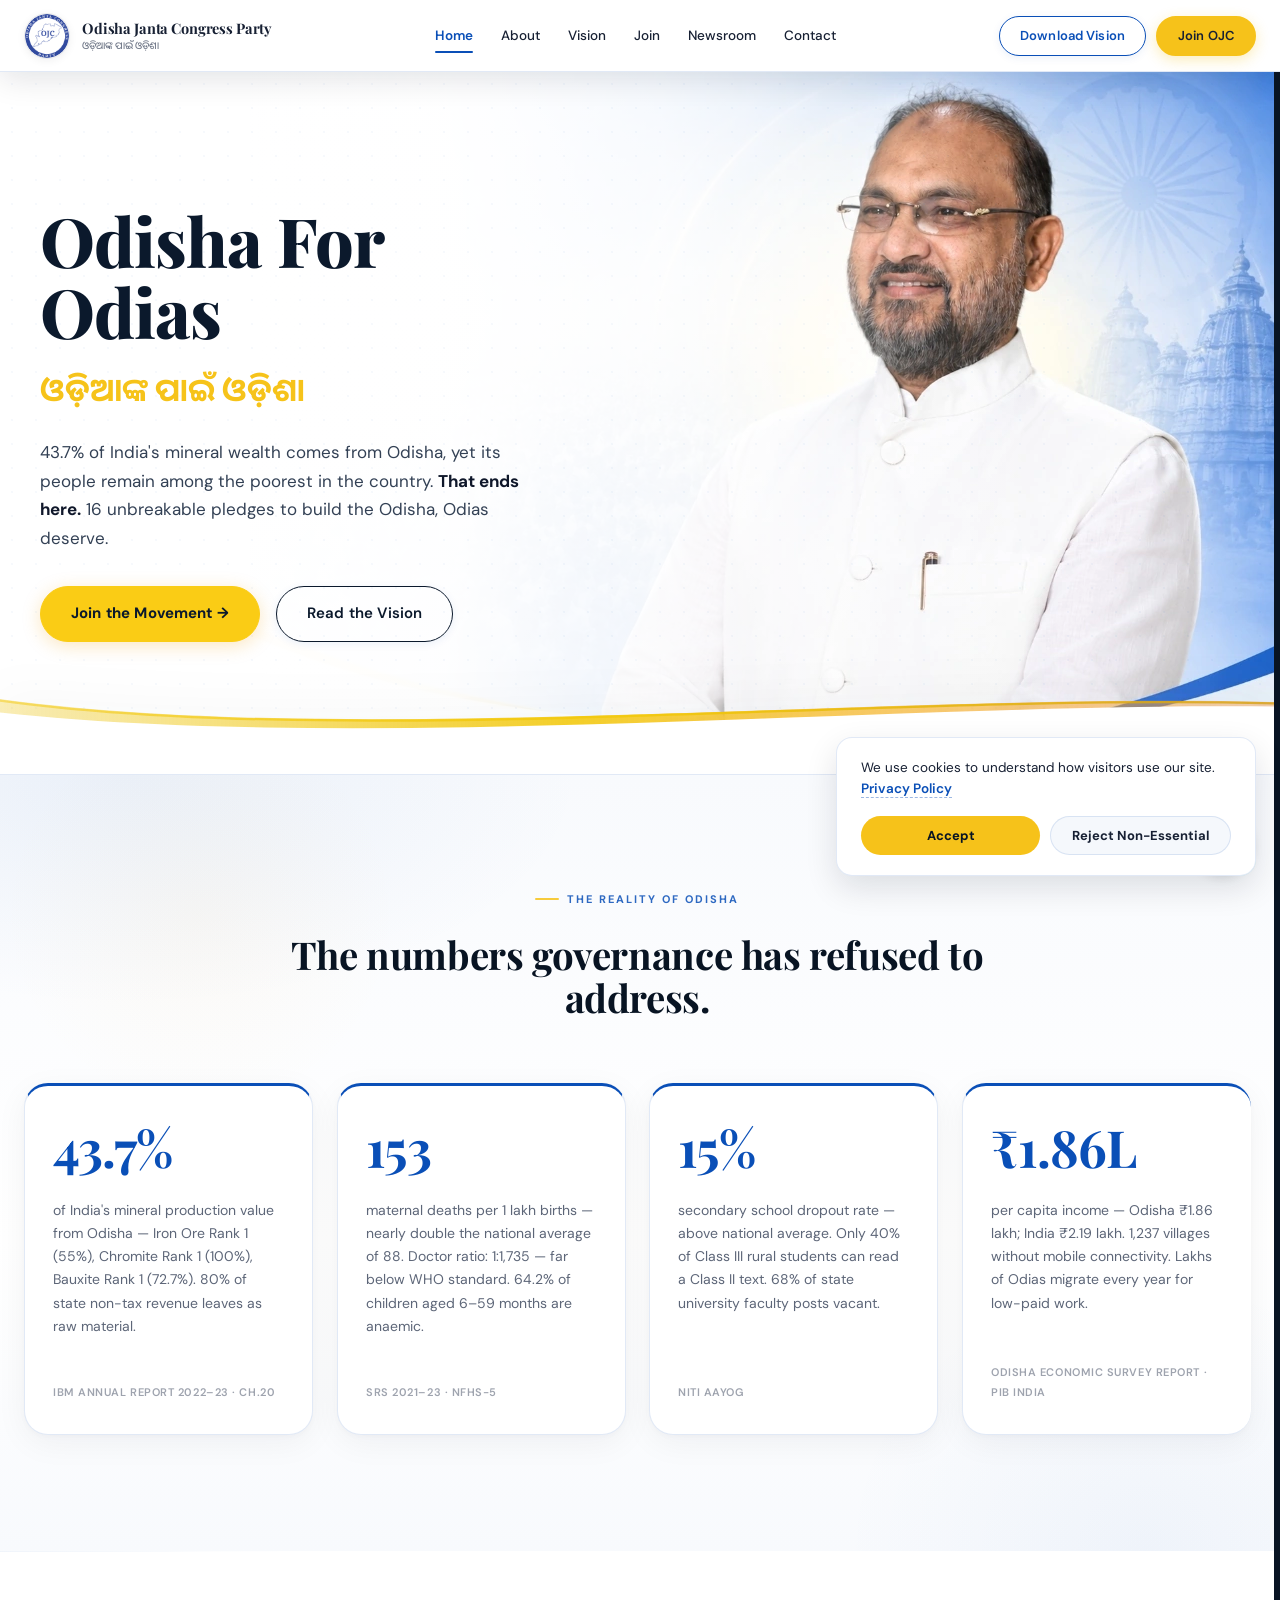
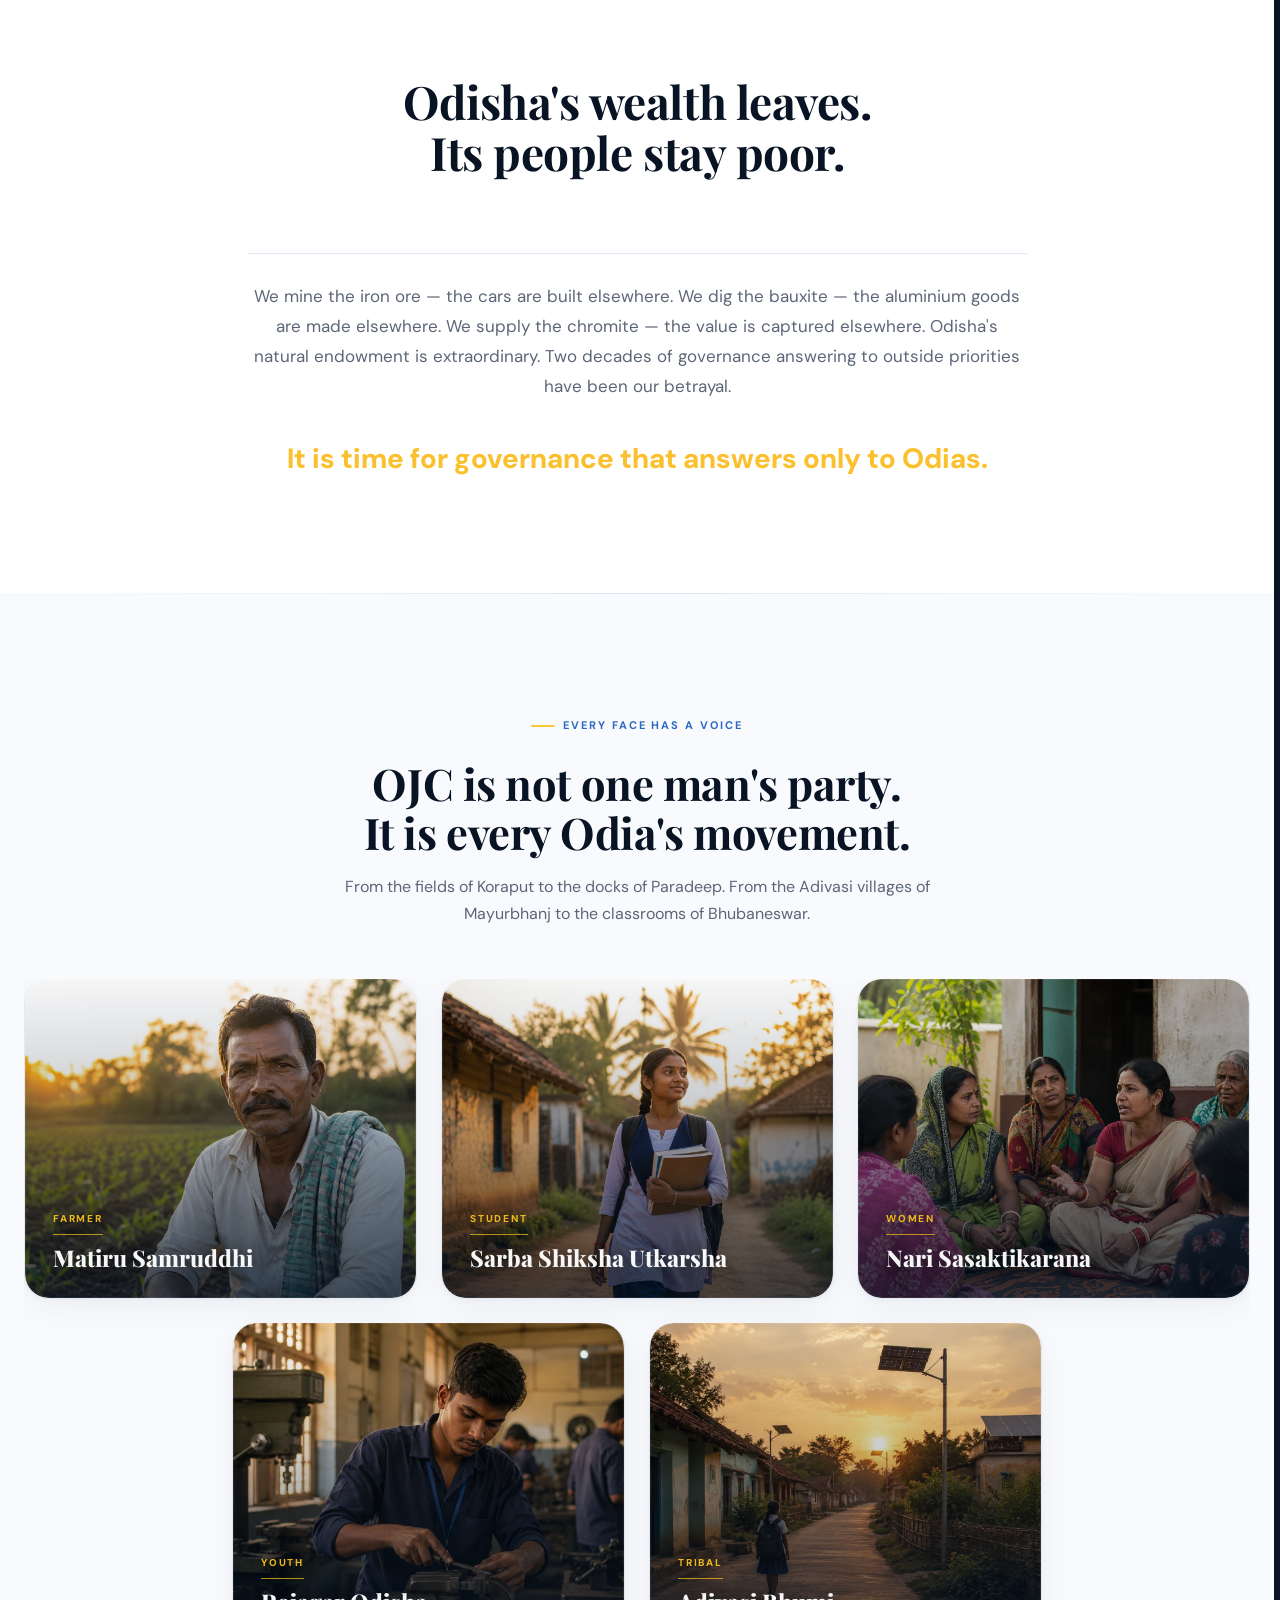
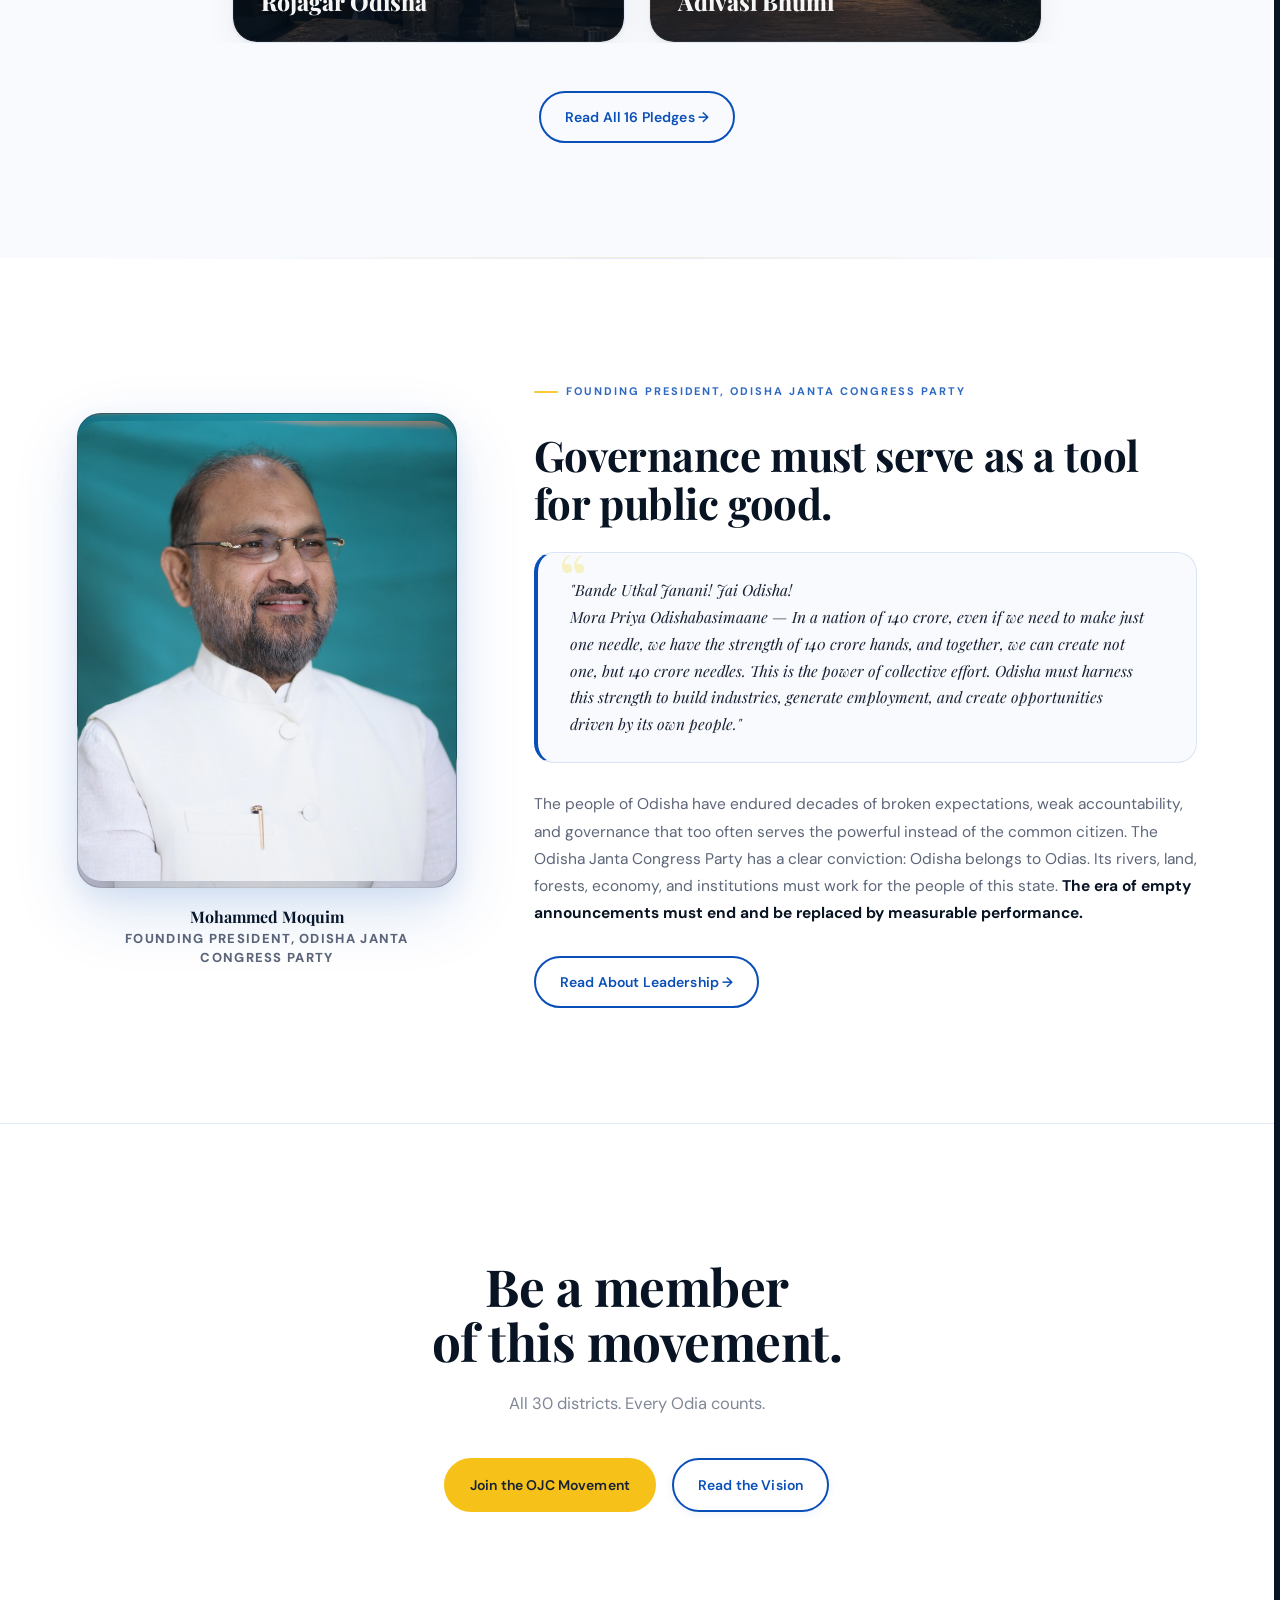
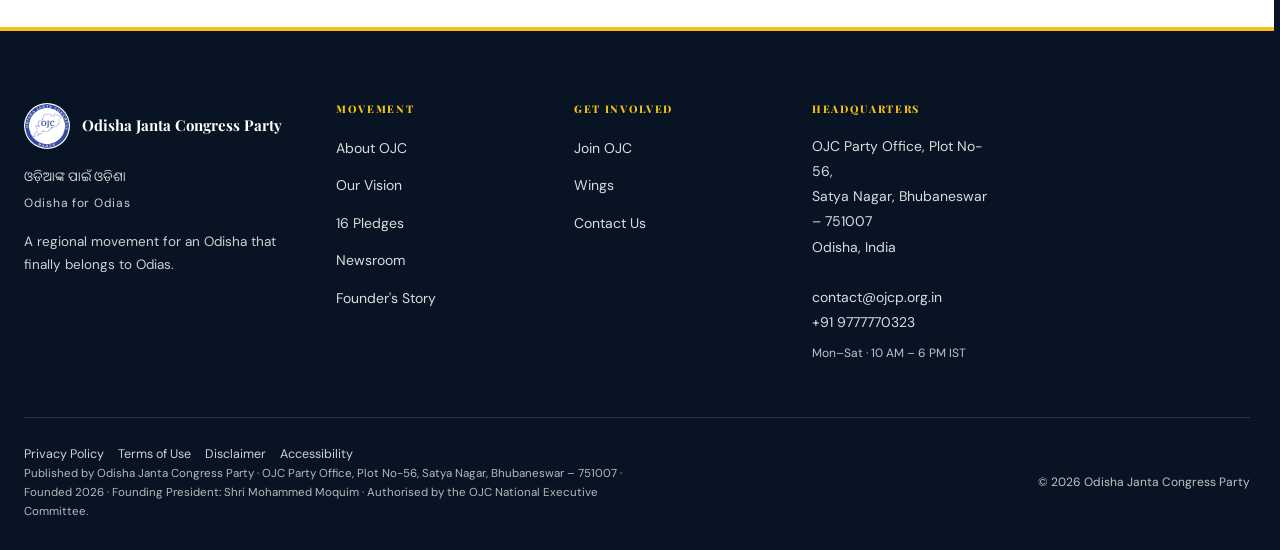
==== commit f7ff2135: "phone ui fix" ====
--- a/index.html
+++ b/index.html
@@ -55,7 +55,7 @@
         <a href="contact.html" class="nav-link">Contact</a>
       </nav>
       <div class="header-ctas">
-        <a href="vision.html" class="btn btn-outline">Vision</a>
+        <a href="manifesto.pdf" download="OJC_Party_Vision_Manifesto.pdf" class="btn btn-outline">Download Vision</a>
         <a href="join.html" class="btn btn-primary">Join OJC</a>
       </div>
       <button class="hamburger" aria-expanded="false" aria-controls="mobile-nav" aria-label="Open menu">
@@ -71,6 +71,7 @@
     <a href="join.html" class="nav-link">Join OJC</a>
     <a href="newsroom.html" class="nav-link">Newsroom</a>
     <a href="contact.html" class="nav-link">Contact</a>
+    <a href="manifesto.pdf" download="OJC_Party_Vision_Manifesto.pdf" class="btn btn-outline" style="margin-top: 14px; margin-bottom: 8px;">Download Vision (PDF)</a>
     <a href="join.html" class="btn btn-primary">Become a Member</a>
   </nav>
 
@@ -133,11 +134,11 @@
             class="hero-mobile-leader-img" />
         </div>
         <div class="hero-mobile-content">
-          <h1 id="hero-mobile-h1" class="hero-mobile-headline">Odisha For Odias</h1>
-          <span class="hero-mobile-headline-odia" lang="or">ଓଡ଼ିଆଙ୍କ ପାଇଁ ଓଡ଼ିଶା</span>
-          <div class="hero-mobile-ctas">
-            <a href="join.html" class="btn btn-primary btn-lg">Join the Movement &rarr;</a>
-            <a href="vision.html" class="btn btn-outline btn-lg">Read the Vision</a>
+          <h1 id="hero-mobile-h1" class="hero-mobile-headline fade-in fade-in-delay-1">Odisha For Odias</h1>
+          <span class="hero-mobile-headline-odia fade-in fade-in-delay-2" lang="or">ଓଡ଼ିଆଙ୍କ ପାଇଁ ଓଡ଼ିଶା</span>
+          <div class="hero-mobile-ctas fade-in fade-in-delay-3">
+            <a href="join.html" class="btn btn-primary btn-lg mobile-btn-anim">Join the Movement &rarr;</a>
+            <a href="vision.html" class="btn btn-outline btn-lg mobile-btn-anim">Read the Vision</a>
           </div>
         </div>
       </div>
--- a/assets/css/style.css
+++ b/assets/css/style.css
@@ -1110,11 +1110,11 @@
   .footer-main { grid-template-columns: 1fr 1fr; gap: 36px; }
   .pillars-grid { grid-template-columns: repeat(2,1fr); }
 }
-@media (max-width: 768px) {
+@media (max-width: 1024px) {
   :root { --nav-h: 64px; }
-  .main-nav { display: none; }
-  .header-ctas { display: none; }
-  .hamburger { display: flex; }
+  .main-nav { display: none !important; }
+  .header-ctas { display: none !important; }
+  .hamburger { display: flex !important; }
   .hero-inner { grid-template-columns: 1fr; }
   .hero-ctas { flex-direction: column; }
   .trio-grid { grid-template-columns: 1fr; }
--- a/assets/css/homepage-final.css
+++ b/assets/css/homepage-final.css
@@ -1369,8 +1369,8 @@
   display: none !important;
 }
 
-/* Hide paragraph completely on Tablet & Mobile (< 1024px) */
-@media (max-width: 1023px) {
+/* Hide paragraph on Tablet & Mobile (<= 1024px) */
+@media (max-width: 1024px) {
 
   .hero-body-desktop-only,
   body.has-hero .hero-body,
@@ -1384,8 +1384,8 @@
   }
 }
 
-/* Show paragraph ONLY on Desktop (>= 1024px) */
-@media (min-width: 1024px) {
+/* Show paragraph ONLY on Desktop (>= 1025px) */
+@media (min-width: 1025px) {
 
   .hero-body-desktop-only,
   body.has-hero .hero-body,
@@ -1397,8 +1397,8 @@
   }
 }
 
-/* Laptop Screens (< 1280px) */
-@media (max-width: 1280px) {
+/* Laptop & Mid-size Desktop Screens (1025px – 1280px) */
+@media (min-width: 1025px) and (max-width: 1280px) {
 
   body.has-hero .hero,
   body .hero {
@@ -1407,7 +1407,12 @@
 
   body.has-hero .hero-content,
   body .hero-content {
-    max-width: 460px !important;
+    max-width: 440px !important;
+  }
+
+  body.has-hero .hero-body,
+  body .hero-body {
+    max-width: 420px !important;
   }
 }
 
@@ -1415,8 +1420,8 @@
    RESPONSIVE HERO SPLIT (DESKTOP VS MOBILE/TABLET)
    ============================================================ */
 
-/* DESKTOP HERO (>= 1024px) */
-@media (min-width: 1024px) {
+/* DESKTOP HERO (>= 1025px) */
+@media (min-width: 1025px) {
 
   body.has-hero .hero-desktop-only,
   body .hero-desktop-only {
@@ -1429,8 +1434,8 @@
   }
 }
 
-/* MOBILE & TABLET HERO (< 1024px) */
-@media (max-width: 1023px) {
+/* MOBILE & TABLET HERO (<= 1024px) */
+@media (max-width: 1024px) {
 
   body.has-hero .hero-desktop-only,
   body .hero-desktop-only {
@@ -1499,15 +1504,17 @@
     margin-top: 0 !important;
     margin-bottom: 14px !important;
     font-weight: 800 !important;
+    will-change: opacity, transform !important;
   }
 
   .hero-mobile-headline-odia {
     font-size: clamp(20px, 4.5vw, 26px) !important;
-    color: var(--saffron, #FF9933) !important;
+    color: var(--pr-gold, #D8A21D) !important;
     text-align: center !important;
     margin-bottom: 24px !important;
     font-weight: 700 !important;
     display: block !important;
+    will-change: opacity, transform !important;
   }
 
   .hero-mobile-ctas {
@@ -1517,6 +1524,7 @@
     width: 100% !important;
     max-width: 320px !important;
     margin: 0 auto !important;
+    will-change: opacity, transform !important;
   }
 
   .hero-mobile-ctas .btn {
@@ -1527,7 +1535,20 @@
     font-size: 15px !important;
     font-weight: 600 !important;
     box-sizing: border-box !important;
-  }
+    transition: transform 0.2s cubic-bezier(0.25, 1, 0.5, 1), background 0.2s ease, box-shadow 0.2s ease !important;
+    touch-action: manipulation !important;
+  }
+
+  .hero-mobile-ctas .btn:active {
+    transform: scale(0.96) !important;
+  }
+}
+
+/* Keyframes for touch pulse micro-animation */
+@keyframes mobileBtnPulse {
+  0% { transform: scale(1); }
+  50% { transform: scale(1.02); }
+  100% { transform: scale(1); }
 }
 
 /* Phone Fine-tuning (< 480px) */
--- a/assets/css/global-final.css
+++ b/assets/css/global-final.css
@@ -608,4 +608,301 @@
 body .site-footer {
   border-top: none !important;
   border-bottom: none !important;
+}
+
+/* ============================================================
+   MOBILE & TABLET ANIMATIONS FOR TEXT & BUTTONS
+   ============================================================ */
+.fade-in {
+  opacity: 0;
+  transform: translateY(20px);
+  transition: opacity 0.5s cubic-bezier(0.16, 1, 0.3, 1), transform 0.5s cubic-bezier(0.16, 1, 0.3, 1);
+  will-change: opacity, transform;
+}
+
+.fade-in.visible {
+  opacity: 1 !important;
+  transform: translateY(0) !important;
+}
+
+.fade-in-delay-1 {
+  transition-delay: 0.08s !important;
+}
+
+.fade-in-delay-2 {
+  transition-delay: 0.16s !important;
+}
+
+.fade-in-delay-3 {
+  transition-delay: 0.24s !important;
+}
+
+.fade-in-delay-4 {
+  transition-delay: 0.32s !important;
+}
+
+/* Touch feedback for all interactive buttons on mobile & tablet */
+@media (max-width: 1024px) {
+
+  body .main-nav,
+  .main-nav {
+    display: none !important;
+  }
+
+  body .header-ctas,
+  .header-ctas {
+    display: none !important;
+  }
+
+  body .hamburger,
+  .hamburger {
+    display: flex !important;
+    position: relative !important;
+    top: auto !important;
+    right: auto !important;
+    transform: none !important;
+  }
+
+  body .header-inner,
+  .header-inner {
+    display: flex !important;
+    align-items: center !important;
+    justify-content: space-between !important;
+  }
+
+  .btn,
+  button,
+  a.btn {
+    touch-action: manipulation;
+    -webkit-tap-highlight-color: transparent;
+    transition: transform 0.18s cubic-bezier(0.2, 0.8, 0.4, 1), background 0.18s ease, box-shadow 0.18s ease !important;
+  }
+
+  .btn:active,
+  button:active,
+  a.btn:active {
+    transform: scale(0.96) translateY(1px) !important;
+    opacity: 0.92 !important;
+  }
+
+  .hero-mobile-headline-odia {
+    color: var(--pr-gold, #D8A21D) !important;
+  }
+
+  /* Ensure text elements in mobile view fade in smoothly */
+  .hero-mobile-headline,
+  .hero-mobile-headline-odia,
+  .hero-mobile-ctas {
+    opacity: 0;
+    transform: translateY(18px);
+    transition: opacity 0.55s cubic-bezier(0.16, 1, 0.3, 1), transform 0.55s cubic-bezier(0.16, 1, 0.3, 1);
+  }
+
+  .hero-mobile-headline.visible,
+  .hero-mobile-headline-odia.visible,
+  .hero-mobile-ctas.visible {
+    opacity: 1 !important;
+    transform: translateY(0) !important;
+  }
+
+  body.about-page .media-cell-container {
+    display: flex !important;
+    flex-direction: column !important;
+    grid-template-columns: 1fr !important;
+    width: 100% !important;
+    gap: 24px !important;
+  }
+
+  body.about-page .media-cell-sidebar {
+    width: 100% !important;
+    box-sizing: border-box !important;
+  }
+
+  body.about-page .media-cell-main {
+    width: 100% !important;
+    box-sizing: border-box !important;
+  }
+
+  body.about-page .media-cell-main .org-grid {
+    display: grid !important;
+    grid-template-columns: repeat(2, 1fr) !important;
+    gap: 10px !important;
+    width: 100% !important;
+  }
+
+  body.join-page .district-grid,
+  .district-grid {
+    display: grid !important;
+    grid-template-columns: repeat(3, minmax(0, 1fr)) !important;
+    gap: 8px !important;
+    padding: 0 !important;
+  }
+
+  body.join-page .district-tag,
+  .district-tag {
+    padding: 8px 4px !important;
+    font-size: 11px !important;
+    font-weight: 500 !important;
+    text-align: center !important;
+    box-sizing: border-box !important;
+  }
+}
+
+/* Remove all animations from District Grid section */
+.district-grid,
+.district-tag,
+body.join-page .district-grid,
+body.join-page .district-tag {
+  opacity: 1 !important;
+  transform: none !important;
+  transition: background 0.2s ease, border-color 0.2s ease, color 0.2s ease !important;
+  animation: none !important;
+}
+
+/* Parallel headline & body text alignment for reason cards */
+body.join-page .reason-card {
+  display: flex !important;
+  flex-direction: column !important;
+  align-items: center !important;
+  justify-content: flex-start !important;
+  text-align: center !important;
+}
+
+body.join-page .reason-title {
+  min-height: 2.6em !important;
+  display: flex !important;
+  align-items: center !important;
+  justify-content: center !important;
+  text-align: center !important;
+}
+
+body.join-page .reason-card--wide .reason-title,
+body.join-page .reasons-grid>.reason-card:last-child .reason-title {
+  min-height: 0 !important;
+}
+
+.contact-card-icon::before,
+.contact-card-icon::after,
+body.contact-page .contact-card-icon::before,
+body.contact-page .contact-card-icon::after {
+  display: none !important;
+  content: none !important;
+}
+
+@media (max-width: 1024px) {
+
+  body.contact-page .contact-channel-grid,
+  body.contact-page main>section:nth-of-type(2) .container>div,
+  body.contact-page .contact-channels,
+  body.contact-page .contact-cards,
+  .contact-channel-grid,
+  .contact-cards {
+    display: grid !important;
+    grid-template-columns: repeat(2, minmax(0, 1fr)) !important;
+    gap: 10px !important;
+    width: 100% !important;
+  }
+
+  body.contact-page .contact-card,
+  .contact-card {
+    padding: 14px 10px !important;
+    border-radius: 14px !important;
+    box-sizing: border-box !important;
+    display: flex !important;
+    flex-direction: column !important;
+    align-items: center !important;
+    justify-content: flex-start !important;
+    text-align: center !important;
+    min-height: 0 !important;
+  }
+
+  body.contact-page .contact-cards>.contact-card:first-child,
+  body.contact-page .contact-cards>.contact-card:last-child {
+    grid-column: 1 / -1 !important;
+    width: 100% !important;
+  }
+
+  html body.about-page .about-pillars-section .pillar-card:last-child,
+  body.about-page .about-pillars-section .pillar-card:last-child {
+    grid-column: 1 / -1 !important;
+    max-width: 100% !important;
+    width: 100% !important;
+    margin: 0 !important;
+  }
+
+  body.about-page .about-flag-grid {
+    display: grid !important;
+    grid-template-columns: 1fr !important;
+    gap: 16px !important;
+    width: 100% !important;
+  }
+
+  body.about-page .about-flag-card {
+    grid-column: 1 / -1 !important;
+    width: 100% !important;
+    max-width: 100% !important;
+  }
+}
+
+/* Mobile drawer navigation buttons styling */
+.mobile-nav .btn-outline {
+  border: 1.5px solid rgba(255, 255, 255, 0.45) !important;
+  color: #ffffff !important;
+  background: transparent !important;
+  display: inline-flex !important;
+  align-items: center !important;
+  justify-content: center !important;
+  width: 240px !important;
+  height: 46px !important;
+  font-size: 14px !important;
+  font-weight: 600 !important;
+  border-radius: var(--pr-r-lg, 10px) !important;
+  text-decoration: none !important;
+  transition: all 0.22s ease !important;
+}
+
+.mobile-nav .btn-outline:hover,
+.mobile-nav .btn-outline:active {
+  border-color: var(--pr-yellow, #F6C21A) !important;
+  color: var(--pr-yellow, #F6C21A) !important;
+  background: rgba(246, 194, 26, 0.12) !important;
+}
+
+/* Small Phone Hero Overlay & Title Text Scaling (<= 480px) */
+@media (max-width: 480px) {
+  body.has-hero .hero-mobile-headline,
+  body .hero-mobile-headline,
+  .hero-mobile-headline {
+    font-size: clamp(1.0rem, 4.3vw, 1.25rem) !important;
+    line-height: 1.15 !important;
+    white-space: nowrap !important;
+    max-width: none !important;
+    left: clamp(24px, 6.5vw, 34px) !important;
+    top: 17% !important;
+    text-align: left !important;
+  }
+
+  body.has-hero .hero-mobile-headline-odia,
+  body .hero-mobile-headline-odia,
+  .hero-mobile-headline-odia {
+    font-size: clamp(0.72rem, 3.1vw, 0.88rem) !important;
+    line-height: 1.2 !important;
+    white-space: nowrap !important;
+    max-width: none !important;
+    left: clamp(24px, 6.5vw, 34px) !important;
+    top: calc(17% + clamp(1.6rem, 5.5vw, 2.2rem)) !important;
+    text-align: left !important;
+  }
+
+  body .page-hero h1,
+  .page-hero h1 {
+    font-size: clamp(22px, 6.5vw, 28px) !important;
+    line-height: 1.18 !important;
+  }
+
+  body .section-title,
+  .section-title {
+    font-size: clamp(19px, 5.5vw, 24px) !important;
+    line-height: 1.22 !important;
+  }
 }
--- a/assets/css/premium-redesign.css
+++ b/assets/css/premium-redesign.css
@@ -231,8 +231,12 @@
   text-decoration: none !important;
   border-radius: var(--pr-r-pill) !important;
   cursor: pointer !important;
-  transition: all 0.22s ease !important;
+  transition: transform 0.2s cubic-bezier(0.25, 1, 0.5, 1), background 0.22s ease, border-color 0.22s ease, box-shadow 0.22s ease, color 0.22s ease !important;
   white-space: nowrap !important;
+  touch-action: manipulation !important;
+  -webkit-tap-highlight-color: rgba(10, 79, 183, 0.15) !important;
+  position: relative !important;
+  will-change: transform !important;
 }
 
 /* Primary = Yellow */
@@ -241,7 +245,7 @@
   background: var(--pr-yellow) !important;
   color: var(--pr-text-dark) !important;
   border: 2px solid var(--pr-yellow) !important;
-  box-shadow: none !important;
+  box-shadow: 0 4px 14px rgba(246, 194, 26, 0.3) !important;
   padding: 12px 24px !important;
   font-size: 14px !important;
 }
@@ -250,9 +254,15 @@
 body .btn.btn-primary:hover {
   background: var(--pr-gold) !important;
   border-color: var(--pr-gold) !important;
-  box-shadow: 0 4px 12px rgba(8, 20, 35, 0.12) !important;
+  box-shadow: 0 6px 18px rgba(216, 162, 29, 0.35) !important;
   transform: translateY(-2px) !important;
   color: var(--pr-text-dark) !important;
+}
+
+body .btn-primary:active,
+body .btn.btn-primary:active {
+  transform: translateY(1px) scale(0.96) !important;
+  box-shadow: 0 2px 8px rgba(216, 162, 29, 0.25) !important;
 }
 
 /* Outlined = Blue */
@@ -261,7 +271,7 @@
   background: #fff !important;
   color: var(--pr-blue) !important;
   border: 2px solid var(--pr-blue) !important;
-  box-shadow: none !important;
+  box-shadow: 0 2px 8px rgba(10, 79, 183, 0.08) !important;
   padding: 12px 24px !important;
   font-size: 14px !important;
 }
@@ -270,8 +280,14 @@
 body .btn.btn-outline:hover {
   background: var(--pr-blue) !important;
   color: #fff !important;
-  box-shadow: 0 4px 12px rgba(8, 20, 35, 0.12) !important;
+  box-shadow: 0 6px 18px rgba(10, 79, 183, 0.28) !important;
   transform: translateY(-2px) !important;
+}
+
+body .btn-outline:active,
+body .btn.btn-outline:active {
+  transform: translateY(1px) scale(0.96) !important;
+  background: rgba(10, 79, 183, 0.1) !important;
 }
 
 body .btn-outline-dark,
@@ -287,6 +303,10 @@
   background: var(--pr-blue) !important;
   color: #fff !important;
   transform: translateY(-2px) !important;
+}
+
+body .btn-outline-dark:active {
+  transform: translateY(1px) scale(0.96) !important;
 }
 
 /* Large button variant */
@@ -3239,7 +3259,51 @@
 
 @media (max-width: 767px) {
   body.join-page .reasons-grid {
-    grid-template-columns: 1fr !important;
+    display: grid !important;
+    grid-template-columns: repeat(2, minmax(0, 1fr)) !important;
+    gap: 10px !important;
+    margin-top: 20px !important;
+  }
+
+  body.join-page .reason-card {
+    padding: 14px 10px !important;
+    border-radius: 14px !important;
+    box-sizing: border-box !important;
+    min-height: 0 !important;
+  }
+
+  body.join-page .reason-badge {
+    padding: 3px 8px !important;
+    font-size: 9px !important;
+    margin-bottom: 6px !important;
+  }
+
+  body.join-page .reason-title {
+    font-size: 13.5px !important;
+    line-height: 1.25 !important;
+    margin-bottom: 4px !important;
+    min-height: 2.6em !important;
+    display: flex !important;
+    align-items: center !important;
+    justify-content: center !important;
+    text-align: center !important;
+  }
+
+  body.join-page .reason-body {
+    font-size: 11.5px !important;
+    line-height: 1.45 !important;
+    margin-top: 4px !important;
+  }
+
+  body.join-page .reason-card--wide,
+  body.join-page .reasons-grid>.reason-card:last-child {
+    grid-column: 1 / -1 !important;
+    max-width: 100% !important;
+  }
+
+  body.join-page .reason-card--wide .reason-title,
+  body.join-page .reasons-grid>.reason-card:last-child .reason-title {
+    min-height: 0 !important;
   }
 }
 
@@ -3254,7 +3318,7 @@
   display: flex !important;
   flex-direction: column !important;
   align-items: center !important;
-  justify-content: center !important;
+  justify-content: flex-start !important;
   text-align: center !important;
   min-height: 0 !important;
 }
@@ -3291,6 +3355,10 @@
   text-align: center !important;
   margin: 0 auto !important;
   width: 100% !important;
+  min-height: 2.6em !important;
+  display: flex !important;
+  align-items: center !important;
+  justify-content: center !important;
 }
 
 body.join-page .reason-body {
@@ -3396,6 +3464,23 @@
   line-height: 1.1 !important;
 }
 
+@media (max-width: 1024px) {
+
+  html body.join-page main section.district-grid-section .district-grid,
+  body .district-grid {
+    display: grid !important;
+    grid-template-columns: repeat(3, minmax(0, 1fr)) !important;
+    gap: 8px !important;
+  }
+
+  html body.join-page main section.district-grid-section .district-tag,
+  body .district-tag {
+    padding: 8px 4px !important;
+    font-size: 11px !important;
+    border-radius: 8px !important;
+  }
+}
+
 html body.join-page main section.district-grid-section .district-tag {
   background: #ffffff !important;
   border: 1px solid var(--pr-border) !important;
@@ -3404,6 +3489,8 @@
   box-shadow: var(--pr-shadow-sm) !important;
   padding: 14px 20px !important;
   font-weight: 600 !important;
+  opacity: 1 !important;
+  transform: none !important;
   transition: transform 0.22s cubic-bezier(0.2, 0.8, 0.2, 1), background 0.22s ease, border-color 0.22s ease, color 0.22s ease, box-shadow 0.22s ease !important;
 }
 
@@ -4146,20 +4233,27 @@
   width: 100% !important;
   gap: 12px !important;
 }
-}
-
-/* Fix About Page flag cards horizontal squishing on mobile */
-@media (max-width: 768px) {
+
+/* About Page flag cards 1 column on tablet and mobile (<= 1024px) */
+@media (max-width: 1024px) {
   body.about-page .about-flag-grid {
+    display: grid !important;
     grid-template-columns: 1fr !important;
     gap: 16px !important;
     border: none !important;
     background: transparent !important;
     box-shadow: none !important;
     overflow: visible !important;
-  }
-
-  body.about-page .about-flag-card {
+    width: 100% !important;
+  }
+
+  body.about-page .about-flag-card,
+  body.about-page .about-flag-card:nth-child(3),
+  body.about-page .about-flag-card:last-child {
+    grid-column: 1 / -1 !important;
+    width: 100% !important;
+    max-width: 100% !important;
+    margin: 0 !important;
     border-right: none !important;
     border-bottom: 1px solid rgba(13, 26, 42, 0.1) !important;
     border-radius: var(--pr-r-xl, 12px) !important;
@@ -4167,11 +4261,6 @@
     box-shadow: var(--pr-shadow-card, 0 10px 30px rgba(10, 79, 183, 0.05)) !important;
     min-height: auto !important;
     padding: 24px 20px !important;
-    margin-bottom: 12px !important;
-  }
-
-  body.about-page .about-flag-card:last-child {
-    border-bottom: none !important;
     margin-bottom: 0 !important;
   }
 
@@ -5041,8 +5130,8 @@
   display: none !important;
 }
 
-/* Hide paragraph completely on Tablet & Mobile (< 1024px) */
-@media (max-width: 1023px) {
+/* Hide paragraph on Tablet & Mobile (<= 1024px) */
+@media (max-width: 1024px) {
 
   .hero-body-desktop-only,
   body.has-hero .hero-body,
@@ -5056,8 +5145,8 @@
   }
 }
 
-/* Show paragraph ONLY on Desktop (>= 1024px) */
-@media (min-width: 1024px) {
+/* Show paragraph ONLY on Desktop (>= 1025px) */
+@media (min-width: 1025px) {
 
   .hero-body-desktop-only,
   body.has-hero .hero-body,
@@ -5073,8 +5162,8 @@
    RESPONSIVE HERO SPLIT (DESKTOP VS MOBILE/TABLET)
    ============================================================ */
 
-/* DESKTOP HERO (>= 1024px) */
-@media (min-width: 1024px) {
+/* DESKTOP HERO (>= 1025px) */
+@media (min-width: 1025px) {
 
   body.has-hero .hero-desktop-only,
   body .hero-desktop-only {
@@ -5087,8 +5176,8 @@
   }
 }
 
-/* MOBILE & TABLET HERO (< 1024px) */
-@media (max-width: 1023px) {
+/* MOBILE & TABLET HERO (<= 1024px) */
+@media (max-width: 1024px) {
 
   body.has-hero .hero-desktop-only,
   body .hero-desktop-only {
@@ -5169,7 +5258,7 @@
 
   .hero-mobile-headline-odia {
     font-size: clamp(20px, 4.5vw, 26px) !important;
-    color: var(--saffron, #FF9933) !important;
+    color: var(--pr-gold, #D8A21D) !important;
     text-align: center !important;
     margin-bottom: 24px !important;
     font-weight: 700 !important;
@@ -5196,20 +5285,51 @@
   }
 }
 
-/* MOBILE PHONE HERO OVERLAY (< 768px) - FLUID RESPONSIVE ALIGNMENT ON LEFT */
-@media (max-width: 767px) {
+/* TABLET & MOBILE HERO OVERLAY (<= 1024px) - FLUID RESPONSIVE ALIGNMENT ON LEFT */
+@media (max-width: 1024px) {
+
+  body .main-nav,
+  .main-nav {
+    display: none !important;
+  }
+
+  body .header-ctas,
+  .header-ctas {
+    display: none !important;
+  }
+
+  body .hamburger,
+  .hamburger {
+    display: flex !important;
+    position: relative !important;
+    top: auto !important;
+    right: auto !important;
+    transform: none !important;
+  }
+
+  body .header-inner,
+  .header-inner {
+    display: flex !important;
+    align-items: center !important;
+    justify-content: space-between !important;
+  }
+
+  .hero-mobile-image-container {
+    position: relative !important;
+    width: 100% !important;
+  }
 
   body.has-hero .hero-mobile-headline,
   body .hero-mobile-headline {
     position: absolute !important;
-    top: 15% !important;
-    left: clamp(28px, 8vw, 48px) !important;
+    top: 18% !important;
+    left: clamp(24px, 5.5vw, 64px) !important;
     z-index: 10 !important;
-    font-size: clamp(1.3rem, 4.2vw, 1.85rem) !important;
+    font-size: clamp(1.4rem, 4vw, 2.5rem) !important;
     line-height: 1.08 !important;
     font-weight: 800 !important;
     color: var(--navy, #0B192C) !important;
-    max-width: clamp(140px, 28vw, 195px) !important;
+    max-width: clamp(200px, 42vw, 380px) !important;
     text-align: left !important;
     margin: 0 !important;
   }
@@ -5217,13 +5337,13 @@
   body.has-hero .hero-mobile-headline-odia,
   body .hero-mobile-headline-odia {
     position: absolute !important;
-    top: calc(15% + clamp(2.9rem, 6.5vw, 4.0rem)) !important;
-    left: clamp(28px, 8vw, 48px) !important;
+    top: calc(18% + clamp(3.0rem, 6vw, 5.0rem)) !important;
+    left: clamp(24px, 5.5vw, 64px) !important;
     z-index: 10 !important;
-    font-size: clamp(0.88rem, 2.4vw, 1.15rem) !important;
+    font-size: clamp(0.95rem, 2.5vw, 1.45rem) !important;
     font-weight: 700 !important;
-    color: var(--saffron, #FF9933) !important;
-    max-width: clamp(140px, 28vw, 195px) !important;
+    color: var(--pr-gold, #D8A21D) !important;
+    max-width: clamp(200px, 42vw, 380px) !important;
     text-align: left !important;
     margin: 0 !important;
     display: block !important;
@@ -5231,29 +5351,59 @@
 
   body.has-hero .hero-mobile-ctas,
   body .hero-mobile-ctas {
-    margin-top: 0 !important;
+    margin-top: 20px !important;
     width: 100% !important;
-    max-width: 320px !important;
-  }
-}
-
-/* Medium Mobile & Tablet Fine-tuning (480px – 767px) */
-@media (min-width: 480px) and (max-width: 767px) {
-
+    max-width: 360px !important;
+    display: flex !important;
+    flex-direction: column !important;
+    gap: 14px !important;
+    align-items: center !important;
+  }
+
+  body.has-hero .hero-mobile-ctas .btn,
+  body .hero-mobile-ctas .btn {
+    width: 100% !important;
+    text-align: center !important;
+    justify-content: center !important;
+  }
+}
+
+/* SMALL PHONE HERO OVERLAY & HEADLINE FINE-TUNING (≤ 480px) */
+@media (max-width: 480px) {
   body.has-hero .hero-mobile-headline,
-  body .hero-mobile-headline {
-    top: 18% !important;
-    left: 44px !important;
-    font-size: 1.85rem !important;
-    max-width: 195px !important;
+  body .hero-mobile-headline,
+  .hero-mobile-headline {
+    font-size: clamp(1.0rem, 4.3vw, 1.25rem) !important;
+    line-height: 1.15 !important;
+    white-space: nowrap !important;
+    max-width: none !important;
+    left: clamp(24px, 6.5vw, 34px) !important;
+    top: 17% !important;
+    text-align: left !important;
   }
 
   body.has-hero .hero-mobile-headline-odia,
-  body .hero-mobile-headline-odia {
-    top: calc(18% + 4.0rem) !important;
-    left: 44px !important;
-    font-size: 1.15rem !important;
-    max-width: 195px !important;
+  body .hero-mobile-headline-odia,
+  .hero-mobile-headline-odia {
+    font-size: clamp(0.72rem, 3.1vw, 0.88rem) !important;
+    line-height: 1.2 !important;
+    white-space: nowrap !important;
+    max-width: none !important;
+    left: clamp(24px, 6.5vw, 34px) !important;
+    top: calc(17% + clamp(1.6rem, 5.5vw, 2.2rem)) !important;
+    text-align: left !important;
+  }
+
+  body .page-hero h1,
+  .page-hero h1 {
+    font-size: clamp(22px, 6.5vw, 28px) !important;
+    line-height: 1.18 !important;
+  }
+
+  body .section-title,
+  .section-title {
+    font-size: clamp(19px, 5.5vw, 24px) !important;
+    line-height: 1.22 !important;
   }
 }
 
@@ -5302,7 +5452,7 @@
 margin-top: 10px !important;
 margin-bottom: 0 !important;
 text-align: left !important;
-color: var(--saffron, #FF9933) !important;
+color: var(--pr-gold, #D8A21D) !important;
 display: block !important;
 max-width: 210px !important;
 }
@@ -5515,12 +5665,13 @@
     overflow: visible !important;
   }
 
-  /* 9th lone card centered */
-  html body.about-page .about-pillars-section .pillar-card:last-child {
+  /* 9th lone card / last card full width */
+  html body.about-page .about-pillars-section .pillar-card:last-child,
+  body.about-page .about-pillars-section .pillar-card:last-child {
     grid-column: 1 / -1 !important;
-    max-width: 50% !important;
-    width: 50% !important;
-    margin: 0 auto !important;
+    max-width: 100% !important;
+    width: 100% !important;
+    margin: 0 !important;
   }
 
   /* Card header: icon + badge side by side */
@@ -5700,8 +5851,28 @@
   }
 
   body.about-page .media-cell-container {
+    display: flex !important;
+    flex-direction: column !important;
+    grid-template-columns: 1fr !important;
+    width: 100% !important;
+    gap: 24px !important;
+  }
+
+  body.about-page .media-cell-sidebar {
+    width: 100% !important;
+    box-sizing: border-box !important;
+  }
+
+  body.about-page .media-cell-main {
+    width: 100% !important;
+    box-sizing: border-box !important;
+  }
+
+  body.about-page .media-cell-main .org-grid {
+    display: grid !important;
     grid-template-columns: repeat(2, 1fr) !important;
-    gap: 8px !important;
+    gap: 10px !important;
+    width: 100% !important;
   }
 
   /* ── VISION PAGE — COMPACT MOBILE LAYOUT (≤ 640px) ── */
@@ -5837,4 +6008,82 @@
     font-size: 11px !important;
     line-height: 1.5 !important;
   }
+}
+
+/* ── CONTACT PAGE — COMPACT 2-COLUMN MOBILE LAYOUT (≤ 1024px) ── */
+.contact-card-icon::before,
+.contact-card-icon::after,
+body.contact-page .contact-card-icon::before,
+body.contact-page .contact-card-icon::after {
+  display: none !important;
+  content: none !important;
+}
+
+@media (max-width: 1024px) {
+
+  body.contact-page .contact-channel-grid,
+  body.contact-page main>section:nth-of-type(2) .container>div,
+  body.contact-page .contact-channels,
+  body.contact-page .contact-cards,
+  .contact-channel-grid,
+  .contact-cards {
+    display: grid !important;
+    grid-template-columns: repeat(2, minmax(0, 1fr)) !important;
+    gap: 10px !important;
+    width: 100% !important;
+  }
+
+  body.contact-page .contact-card,
+  .contact-card {
+    padding: 14px 10px !important;
+    border-radius: 14px !important;
+    box-sizing: border-box !important;
+    display: flex !important;
+    flex-direction: column !important;
+    align-items: center !important;
+    justify-content: flex-start !important;
+    text-align: center !important;
+    min-height: 0 !important;
+  }
+
+  body.contact-page .contact-card-icon,
+  .contact-card-icon {
+    width: 36px !important;
+    height: 36px !important;
+    min-width: 36px !important;
+    font-size: 9.5px !important;
+    margin-bottom: 8px !important;
+    margin-right: 0 !important;
+    align-self: center !important;
+    display: flex !important;
+    align-items: center !important;
+    justify-content: center !important;
+  }
+
+  body.contact-page .contact-card-title,
+  .contact-card-title {
+    font-size: 13px !important;
+    line-height: 1.25 !important;
+    font-weight: 700 !important;
+    margin-bottom: 4px !important;
+    min-height: 2.6em !important;
+    display: flex !important;
+    align-items: center !important;
+    justify-content: center !important;
+    text-align: center !important;
+  }
+
+  body.contact-page .contact-card-detail,
+  .contact-card-detail {
+    font-size: 11px !important;
+    line-height: 1.4 !important;
+    text-align: center !important;
+    word-break: break-word !important;
+  }
+
+  body.contact-page .contact-cards>.contact-card:first-child,
+  body.contact-page .contact-cards>.contact-card:last-child {
+    grid-column: 1 / -1 !important;
+    width: 100% !important;
+  }
 }
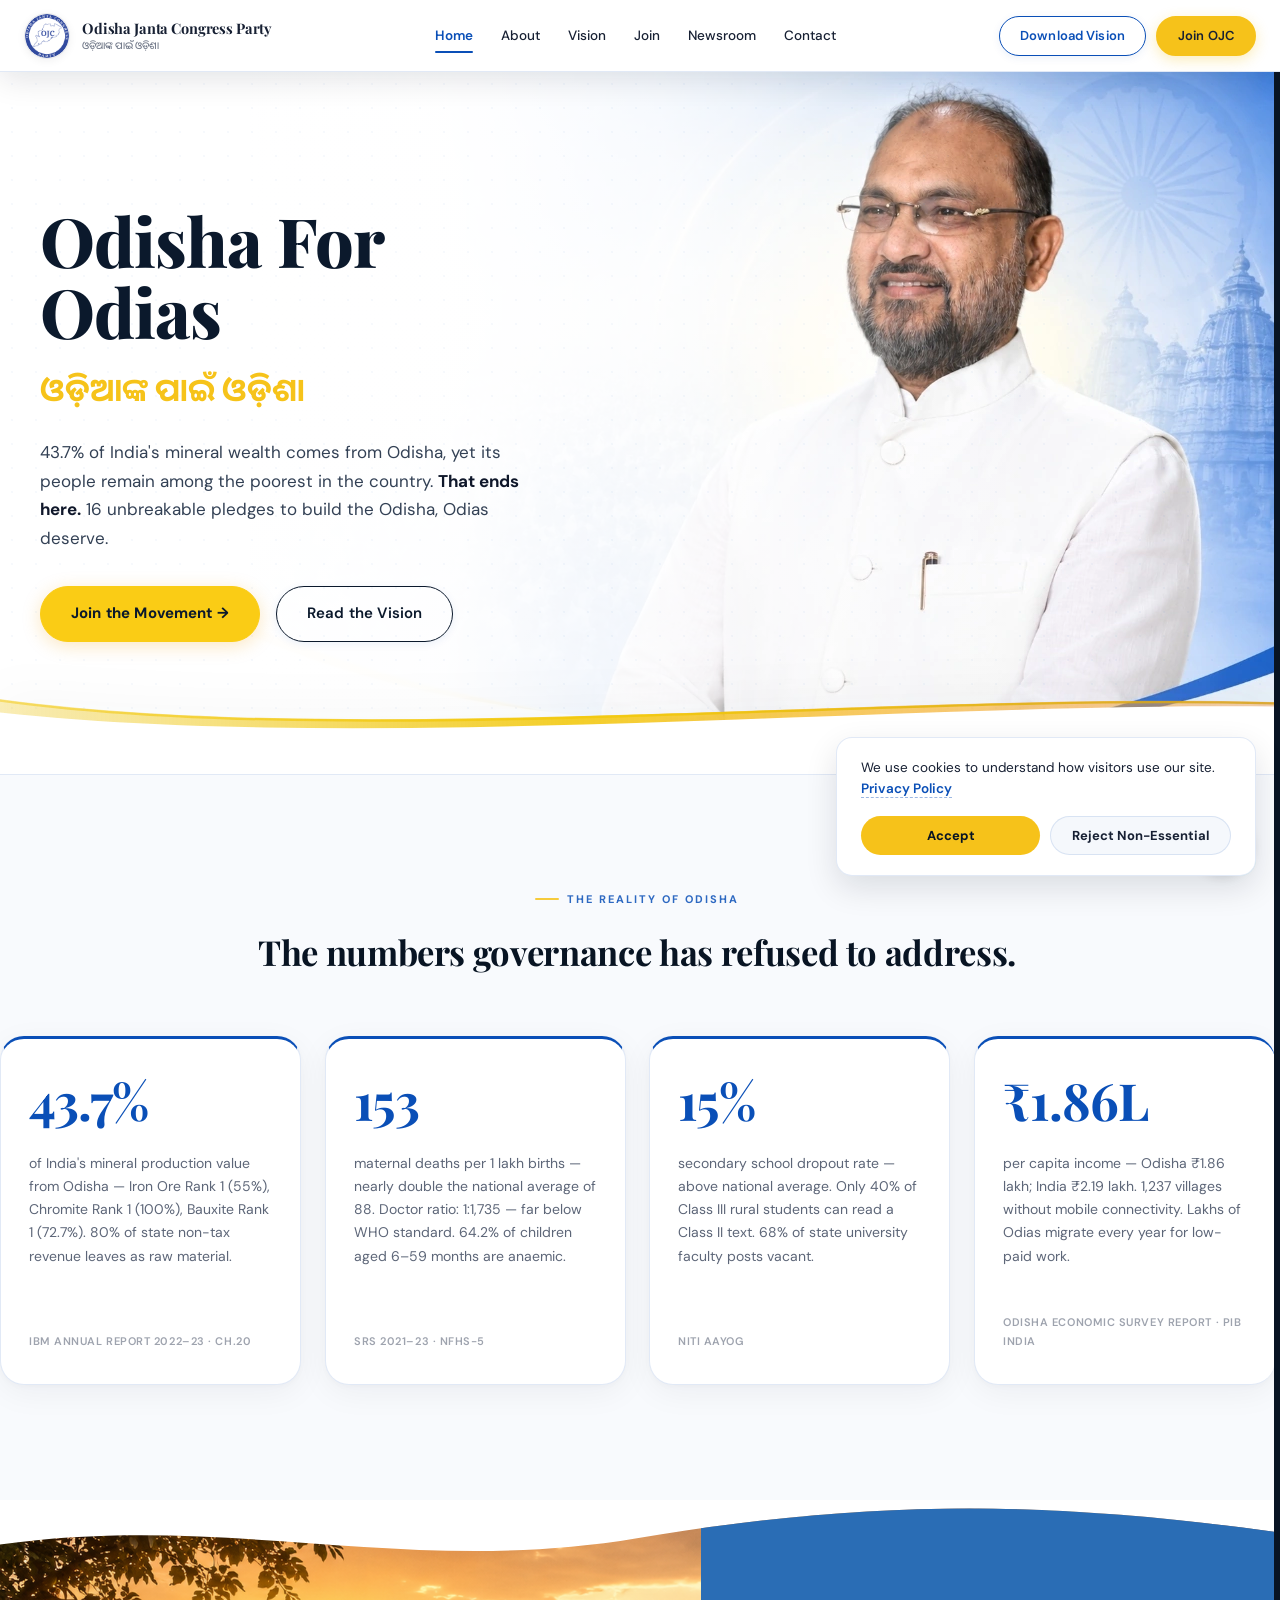
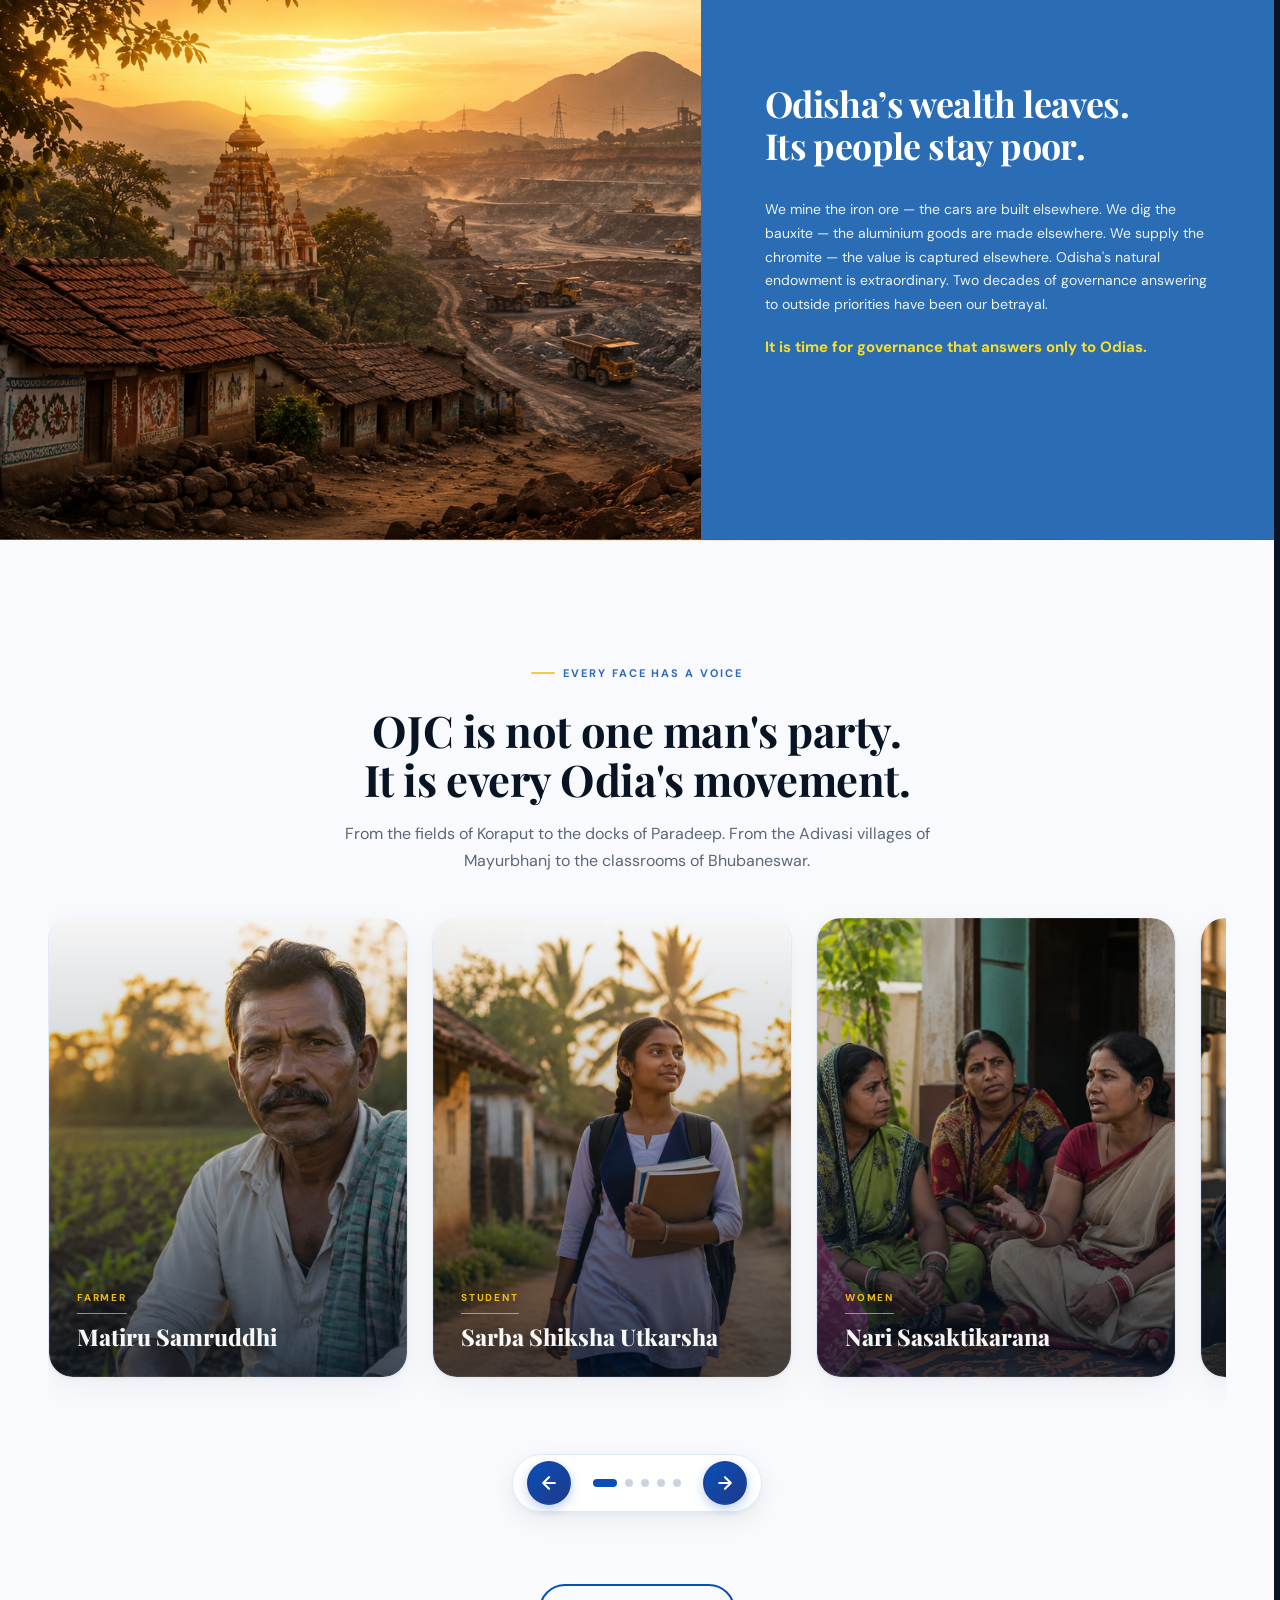
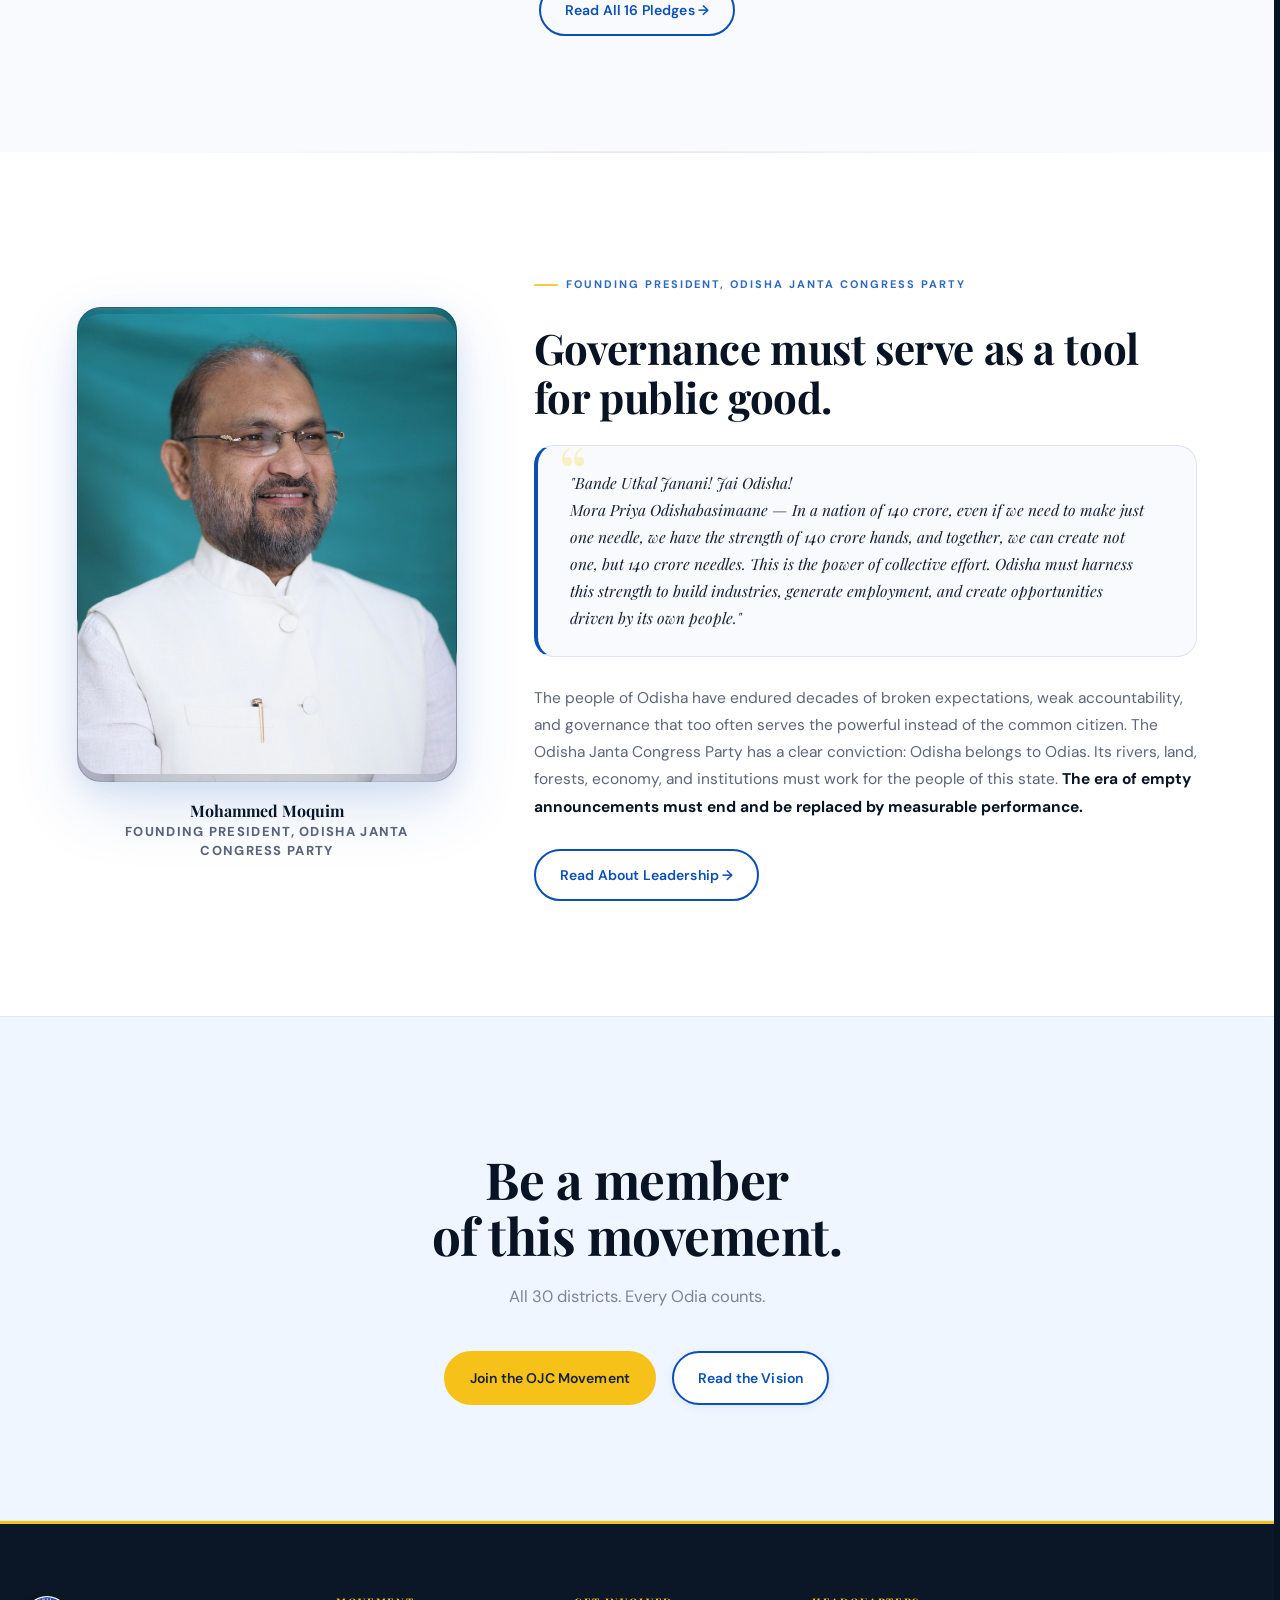
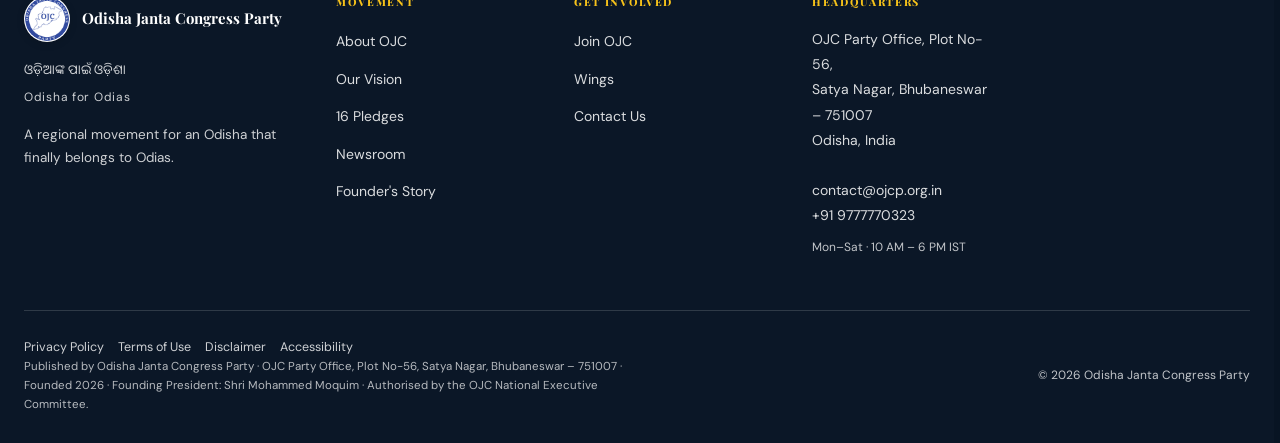
==== commit f9544cc4: "Update OJCP website design and pages" ====
--- a/index.html
+++ b/index.html
@@ -19,7 +19,7 @@
   <link rel="preconnect" href="https://fonts.googleapis.com">
   <link rel="preconnect" href="https://fonts.gstatic.com" crossorigin>
   <link
-    href="https://fonts.googleapis.com/css2?family=Playfair+Display:ital,wght@0,600;0,700;0,900;1,600&family=DM+Sans:wght@300;400;500;600&family=Noto+Sans+Oriya:wght@400;700&display=swap"
+    href="https://fonts.googleapis.com/css2?family=Cormorant+Garamond:ital,wght@0,600;0,700;1,600&family=Playfair+Display:ital,wght@0,600;0,700;0,900;1,600&family=DM+Sans:wght@300;400;500;600&family=Noto+Sans+Oriya:wght@400;700&display=swap"
     rel="stylesheet">
   <link rel="stylesheet" href="assets/css/style.css?v=12.0">
   <link rel="stylesheet" href="assets/css/ojcp-theme-tokens.css?v=12.0">
@@ -71,7 +71,8 @@
     <a href="join.html" class="nav-link">Join OJC</a>
     <a href="newsroom.html" class="nav-link">Newsroom</a>
     <a href="contact.html" class="nav-link">Contact</a>
-    <a href="manifesto.pdf" download="OJC_Party_Vision_Manifesto.pdf" class="btn btn-outline" style="margin-top: 14px; margin-bottom: 8px;">Download Vision (PDF)</a>
+    <a href="manifesto.pdf" download="OJC_Party_Vision_Manifesto.pdf" class="btn btn-outline"
+      style="margin-top: 14px; margin-bottom: 8px;">Download Vision (PDF)</a>
     <a href="join.html" class="btn btn-primary">Become a Member</a>
   </nav>
 
@@ -192,19 +193,43 @@
       </div>
     </section>
 
-    <!-- IDEOLOGY CORE (SHORT SLIDE DOWN ANIMATION) -->
-    <section class="ideology-section" aria-labelledby="ideology-h2">
-      <div class="container ideology-container">
-        <h2 id="ideology-h2" class="ideology-headline ideology-slide-line" data-line="1">Odisha's wealth leaves.<br>Its
-          people stay poor.</h2>
-        <p class="ideology-body ideology-slide-line" data-line="2">We mine the iron ore — the cars are built elsewhere.
-          We dig the bauxite — the aluminium goods are made elsewhere. We supply the chromite — the value is captured
-          elsewhere. Odisha's natural endowment is extraordinary. Two decades of governance answering to outside
-          priorities have been our betrayal.</p>
-        <p class="ideology-callout ideology-slide-line" data-line="3">It is time for governance that answers only to
-          Odias.</p>
+    <!-- IDEOLOGY SECTION -->
+    <section class="hero-wave-section ideology-section" aria-labelledby="ideology-h2">
+      <!-- Full-bleed background photo -->
+      <img class="hero-photo ideology-photo" src="assets/images/home-resourse.png" alt="Odisha Resource and Landscape" loading="lazy" />
+
+      <!-- Plain blue panel with a straight left edge — no curve in the divider -->
+      <div class="hero-panel ideology-panel"></div>
+
+      <!-- Copy -->
+      <div class="hero-copy ideology-copy">
+        <h2 id="ideology-h2" class="ideology-headline">Odisha’s wealth leaves.<br>Its people stay poor.</h2>
+        <div class="ideology-divider"></div>
+        <p class="ideology-body">We mine the iron ore — the cars are built elsewhere. We dig the bauxite — the
+          aluminium goods are made elsewhere. We supply the chromite — the value is captured elsewhere. Odisha's
+          natural endowment is extraordinary. Two decades of governance answering to outside priorities have been our
+          betrayal.</p>
+        <p class="ideology-callout">It is time for governance that answers only to Odias.</p>
       </div>
     </section>
+
+    <!-- Clip path defining the wavy TOP edge only; sides and bottom stay straight -->
+    <svg width="0" height="0" style="position:absolute; width:0; height:0; overflow:hidden;" aria-hidden="true">
+      <defs>
+        <clipPath id="topClip" clipPathUnits="objectBoundingBox">
+          <path d="
+            M 0,0.07
+            C 0.18,0.02 0.32,0.12 0.5,0.06
+            S 0.82,0.0 1,0.05
+            L 1,1
+            L 0,1
+            Z
+          "/>
+        </clipPath>
+      </defs>
+    </svg>
+
+
 
 
 
@@ -274,6 +299,21 @@
               <span class="card-reveal-title">Adivasi Bhumi</span>
             </div>
           </article>
+        </div>
+        <div class="personas-nav-controls" aria-label="Persona cards navigation">
+          <button type="button" class="personas-nav-btn personas-prev-btn" aria-label="Previous persona card">
+            <svg width="20" height="20" viewBox="0 0 24 24" fill="none" stroke="currentColor" stroke-width="2.5" stroke-linecap="round" stroke-linejoin="round"><path d="M19 12H5M12 19l-7-7 7-7"/></svg>
+          </button>
+          <div class="personas-nav-dots">
+            <span class="personas-dot active" data-index="0" title="Go to card 1"></span>
+            <span class="personas-dot" data-index="1" title="Go to card 2"></span>
+            <span class="personas-dot" data-index="2" title="Go to card 3"></span>
+            <span class="personas-dot" data-index="3" title="Go to card 4"></span>
+            <span class="personas-dot" data-index="4" title="Go to card 5"></span>
+          </div>
+          <button type="button" class="personas-nav-btn personas-next-btn" aria-label="Next persona card">
+            <svg width="20" height="20" viewBox="0 0 24 24" fill="none" stroke="currentColor" stroke-width="2.5" stroke-linecap="round" stroke-linejoin="round"><path d="M5 12h14M12 5l7 7-7 7"/></svg>
+          </button>
         </div>
         <div class="personas-cta">
           <a href="vision.html#pledges" class="btn btn-outline-dark">Read All 16 Pledges →</a>
@@ -411,8 +451,157 @@
     </div>
   </div>
   <script src="assets/js/main.js?v=6.0"></script>
+  <script>
+    document.addEventListener('DOMContentLoaded', function () {
+      const carousel = document.querySelector('.personas-grid');
+      if (!carousel) return;
+
+      // Mouse Click-and-Drag horizontal scroll
+      let isDown = false;
+      let startX;
+      let scrollLeft;
+
+      carousel.addEventListener('mousedown', function (e) {
+        isDown = true;
+        carousel.classList.add('is-dragging');
+        startX = e.pageX - carousel.offsetLeft;
+        scrollLeft = carousel.scrollLeft;
+      });
+
+      carousel.addEventListener('mouseleave', function () {
+        isDown = false;
+        carousel.classList.remove('is-dragging');
+      });
+
+      carousel.addEventListener('mouseup', function () {
+        isDown = false;
+        carousel.classList.remove('is-dragging');
+      });
+
+      carousel.addEventListener('mousemove', function (e) {
+        if (!isDown) return;
+        e.preventDefault();
+        const x = e.pageX - carousel.offsetLeft;
+        const walk = (x - startX) * 1.8;
+        carousel.scrollLeft = scrollLeft - walk;
+      });
+
+      // Wheel & Trackpad Vertical-to-Horizontal Scroll Interceptor (Activates ONLY when section is fully in view)
+      const section = document.querySelector('.personas-section');
+      let isScrolling = false;
+
+      function isSectionFocusedInView() {
+        if (!section) return true;
+        const rect = section.getBoundingClientRect();
+        const vh = window.innerHeight || document.documentElement.clientHeight;
+
+        // Section must be aligned inside the viewport (top in view range, bottom in view range)
+        const isTopAligned = rect.top <= 140 && rect.top >= -250;
+        const isBottomAligned = rect.bottom >= 350;
+        return isTopAligned && isBottomAligned;
+      }
+
+      carousel.addEventListener('wheel', function (e) {
+        // Allow native 2-finger trackpad horizontal gesture
+        if (Math.abs(e.deltaX) > Math.abs(e.deltaY)) {
+          return;
+        }
+
+        // ONLY intercept if the Personas section is fully focused in view
+        if (!isSectionFocusedInView()) {
+          return; // Allow normal vertical page scrolling before/after section is in view
+        }
+
+        const delta = e.deltaY;
+        if (!delta) return;
+
+        const maxScrollLeft = carousel.scrollWidth - carousel.clientWidth;
+        const atStart = carousel.scrollLeft <= 4;
+        const atEnd = carousel.scrollLeft >= maxScrollLeft - 4;
+
+        // Scroll DOWN: move carousel right until last card
+        if (delta > 0 && !atEnd) {
+          e.preventDefault();
+          if (isScrolling) return;
+          isScrolling = true;
+          const cardStep = carousel.firstElementChild ? (carousel.firstElementChild.offsetWidth + 24) : 380;
+          carousel.scrollBy({ left: cardStep, behavior: 'smooth' });
+          setTimeout(function () { isScrolling = false; }, 280);
+        }
+        // Scroll UP: move carousel left until first card
+        else if (delta < 0 && !atStart) {
+          e.preventDefault();
+          if (isScrolling) return;
+          isScrolling = true;
+          const cardStep = carousel.firstElementChild ? (carousel.firstElementChild.offsetWidth + 24) : 380;
+          carousel.scrollBy({ left: -cardStep, behavior: 'smooth' });
+          setTimeout(function () { isScrolling = false; }, 280);
+        }
+        // At start (scrolling up) or at end (scrolling down): allow natural vertical page scroll
+      }, { passive: false });
+
+      // Personas section nav buttons & dynamic indicator dots
+      const pGrid = document.querySelector('.personas-grid');
+      const pPrevBtn = document.querySelector('.personas-prev-btn');
+      const pNextBtn = document.querySelector('.personas-next-btn');
+      const pDots = document.querySelectorAll('.personas-dot');
+
+      if (pGrid) {
+        function getCardStep() {
+          const card = pGrid.querySelector('.persona-card');
+          return card ? (card.offsetWidth + 24) : 340;
+        }
+
+        function updateDots() {
+          if (!pDots.length) return;
+          const maxScroll = pGrid.scrollWidth - pGrid.clientWidth;
+          let activeIndex = 0;
+          if (maxScroll > 0) {
+            if (pGrid.scrollLeft >= maxScroll - 12) {
+              activeIndex = pDots.length - 1;
+            } else {
+              const scrollRatio = Math.max(0, pGrid.scrollLeft / maxScroll);
+              activeIndex = Math.min(
+                pDots.length - 1,
+                Math.round(scrollRatio * (pDots.length - 1))
+              );
+            }
+          }
+          pDots.forEach((dot, idx) => {
+            if (idx === activeIndex) {
+              dot.classList.add('active');
+            } else {
+              dot.classList.remove('active');
+            }
+          });
+        }
+
+        if (pPrevBtn) {
+          pPrevBtn.addEventListener('click', function () {
+            pGrid.scrollBy({ left: -getCardStep(), behavior: 'smooth' });
+          });
+        }
+
+        if (pNextBtn) {
+          pNextBtn.addEventListener('click', function () {
+            pGrid.scrollBy({ left: getCardStep(), behavior: 'smooth' });
+          });
+        }
+
+        pDots.forEach((dot, idx) => {
+          dot.addEventListener('click', function () {
+            const maxScroll = pGrid.scrollWidth - pGrid.clientWidth;
+            const targetScroll = (idx / (pDots.length - 1)) * maxScroll;
+            pGrid.scrollTo({ left: targetScroll, behavior: 'smooth' });
+          });
+        });
+
+        pGrid.addEventListener('scroll', updateDots, { passive: true });
+        window.addEventListener('resize', updateDots, { passive: true });
+        updateDots();
+      }
+    });
+  </script>
 </body>
 
-</html>
-
 </html>
--- a/assets/css/style.css
+++ b/assets/css/style.css
@@ -7,43 +7,54 @@
 
 /* ── Variables ─────────────────────────────────────────────── */
 :root {
-  --blue:        #1B3A8C;
-  --blue-dark:   #0D2461;
-  --blue-light:  #2348B0;
-  --gold:        #F5A623;
-  --gold-light:  #FFC84A;
-  --white:       #FFFFFF;
-  --off-white:   #F7F6F2;
-  --near-black:  #0D1B2A;
-  --slate:       #6B7A8D;
-  --light-grey:  #E8E8E4;
-  --red:         #C0392B;
+  --blue: #1B3A8C;
+  --blue-dark: #0D2461;
+  --blue-light: #2348B0;
+  --gold: #F5A623;
+  --gold-light: #FFC84A;
+  --white: #FFFFFF;
+  --off-white: #F7F6F2;
+  --near-black: #0D1B2A;
+  --slate: #6B7A8D;
+  --light-grey: #E8E8E4;
+  --red: #C0392B;
 
   --font-display: 'Playfair Display', Georgia, serif;
-  --font-body:    'DM Sans', system-ui, sans-serif;
-  --font-odia:    'Noto Sans Oriya', sans-serif;
-
-  --radius-sm:   4px;
-  --radius-md:   8px;
-  --radius-lg:   16px;
-
-  --shadow-sm:   0 2px 8px rgba(13,26,42,0.08);
-  --shadow-md:   0 8px 32px rgba(13,26,42,0.12);
-  --shadow-lg:   0 24px 64px rgba(13,26,42,0.18);
-
-  --max-w:       1360px;
-  --nav-h:       72px;
-  --transition:  0.25s cubic-bezier(0.4,0,0.2,1);
-
-  --sp-xs:  24px;
-  --sp-sm:  48px;
-  --sp-md:  88px;
+  --font-body: 'DM Sans', system-ui, sans-serif;
+  --font-odia: 'Noto Sans Oriya', sans-serif;
+
+  --radius-sm: 4px;
+  --radius-md: 8px;
+  --radius-lg: 16px;
+
+  --shadow-sm: 0 2px 8px rgba(13, 26, 42, 0.08);
+  --shadow-md: 0 8px 32px rgba(13, 26, 42, 0.12);
+  --shadow-lg: 0 24px 64px rgba(13, 26, 42, 0.18);
+
+  --max-w: 1360px;
+  --nav-h: 72px;
+  --transition: 0.25s cubic-bezier(0.4, 0, 0.2, 1);
+
+  --sp-xs: 24px;
+  --sp-sm: 48px;
+  --sp-md: 88px;
   --sp-lg: 120px;
 }
 
 /* ── Reset ──────────────────────────────────────────────────── */
-*, *::before, *::after { box-sizing: border-box; margin: 0; padding: 0; }
-html { scroll-behavior: smooth; font-size: 16px; }
+*,
+*::before,
+*::after {
+  box-sizing: border-box;
+  margin: 0;
+  padding: 0;
+}
+
+html {
+  scroll-behavior: smooth;
+  font-size: 16px;
+}
+
 body {
   font-family: var(--font-body);
   color: var(--near-black);
@@ -51,14 +62,43 @@
   line-height: 1.75;
   -webkit-font-smoothing: antialiased;
 }
-img { max-width: 100%; display: block; }
-a { color: inherit; text-decoration: none; }
-ul { list-style: none; }
-button { cursor: pointer; border: none; background: none; font-family: inherit; }
+
+img {
+  max-width: 100%;
+  display: block;
+}
+
+a {
+  color: inherit;
+  text-decoration: none;
+}
+
+ul {
+  list-style: none;
+}
+
+button {
+  cursor: pointer;
+  border: none;
+  background: none;
+  font-family: inherit;
+}
 
 /* ── Utilities ──────────────────────────────────────────────── */
-.container { max-width: var(--max-w); margin: 0 auto; padding: 0 24px; }
-.sr-only { position: absolute; width: 1px; height: 1px; overflow: hidden; clip: rect(0,0,0,0); }
+.container {
+  max-width: var(--max-w);
+  margin: 0 auto;
+  padding: 0 24px;
+}
+
+.sr-only {
+  position: absolute;
+  width: 1px;
+  height: 1px;
+  overflow: hidden;
+  clip: rect(0, 0, 0, 0);
+}
+
 .eyebrow {
   font-family: var(--font-body);
   font-size: 11px;
@@ -69,12 +109,19 @@
   margin-bottom: 12px;
   display: block;
 }
+
 .odia {
   font-family: var(--font-odia);
   display: block;
 }
-.section-pad    { padding: var(--sp-md) 0; }
-.section-pad-sm { padding: var(--sp-sm) 0; }
+
+.section-pad {
+  padding: var(--sp-md) 0;
+}
+
+.section-pad-sm {
+  padding: var(--sp-sm) 0;
+}
 
 /* ── Buttons ────────────────────────────────────────────────── */
 .btn {
@@ -87,7 +134,7 @@
   font-size: 14px;
   font-weight: 700;
   letter-spacing: 0.6px;
-  transition: all 0.2s cubic-bezier(0.4,0,0.2,1);
+  transition: all 0.2s cubic-bezier(0.4, 0, 0.2, 1);
   text-decoration: none;
   white-space: nowrap;
   cursor: pointer;
@@ -95,53 +142,72 @@
   position: relative;
   outline-offset: 3px;
 }
+
 .btn:focus-visible {
   outline: 2px solid var(--gold);
 }
+
 .btn-primary {
   background: var(--gold);
   color: #0D1B2A;
   border-color: var(--gold);
-  box-shadow: 0 2px 0 rgba(0,0,0,0.18), 0 4px 12px rgba(245,166,35,0.25);
-}
+  box-shadow: 0 2px 0 rgba(0, 0, 0, 0.18), 0 4px 12px rgba(245, 166, 35, 0.25);
+}
+
 .btn-primary:hover {
   background: #FFB92E;
   border-color: #FFB92E;
   transform: translateY(-2px);
-  box-shadow: 0 6px 20px rgba(245,166,35,0.45), 0 2px 0 rgba(0,0,0,0.12);
-}
+  box-shadow: 0 6px 20px rgba(245, 166, 35, 0.45), 0 2px 0 rgba(0, 0, 0, 0.12);
+}
+
 .btn-primary:active {
   transform: translateY(0);
-  box-shadow: 0 1px 4px rgba(245,166,35,0.3);
-}
+  box-shadow: 0 1px 4px rgba(245, 166, 35, 0.3);
+}
+
 .btn-outline {
   background: transparent;
   color: var(--white);
-  border-color: rgba(255,255,255,0.5);
-}
+  border-color: rgba(255, 255, 255, 0.5);
+}
+
 .btn-outline:hover {
   border-color: var(--white);
-  background: rgba(255,255,255,0.1);
+  background: rgba(255, 255, 255, 0.1);
   transform: translateY(-2px);
 }
+
 .btn-outline-dark {
   background: transparent;
   color: var(--blue);
   border-color: var(--blue);
 }
+
 .btn-outline-dark:hover {
   background: var(--blue);
   color: var(--white);
   transform: translateY(-2px);
-  box-shadow: 0 4px 14px rgba(27,58,140,0.25);
-}
-.btn-lg { padding: 18px 40px; font-size: 15px; letter-spacing: 0.7px; }
-.btn-full { width: 100%; justify-content: center; }
+  box-shadow: 0 4px 14px rgba(27, 58, 140, 0.25);
+}
+
+.btn-lg {
+  padding: 18px 40px;
+  font-size: 15px;
+  letter-spacing: 0.7px;
+}
+
+.btn-full {
+  width: 100%;
+  justify-content: center;
+}
 
 /* ── Header ─────────────────────────────────────────────────── */
 .site-header {
   position: fixed;
-  top: 0; left: 0; right: 0;
+  top: 0;
+  left: 0;
+  right: 0;
   z-index: 1000;
   height: var(--nav-h);
   display: flex;
@@ -149,13 +215,18 @@
   transition: background 0.3s ease, box-shadow 0.3s ease, backdrop-filter 0.3s ease;
   will-change: background, box-shadow;
 }
+
 .site-header.scrolled {
-  background: rgba(10,20,38,0.96);
+  background: rgba(10, 20, 38, 0.96);
   backdrop-filter: blur(16px);
   -webkit-backdrop-filter: blur(16px);
-  box-shadow: 0 1px 0 rgba(255,255,255,0.06), 0 4px 24px rgba(0,0,0,0.18);
-}
-.site-header.hero-mode { background: transparent; }
+  box-shadow: 0 1px 0 rgba(255, 255, 255, 0.06), 0 4px 24px rgba(0, 0, 0, 0.18);
+}
+
+.site-header.hero-mode {
+  background: transparent;
+}
+
 .header-inner {
   display: flex;
   align-items: center;
@@ -163,33 +234,66 @@
   width: 100%;
   gap: 16px;
 }
+
 .logo-link {
   display: flex;
   align-items: center;
   gap: 12px;
   flex-shrink: 0;
 }
+
 .logo-emblem {
-  width: 40px; height: 40px;
+  width: 40px;
+  height: 40px;
   background: var(--gold);
   border-radius: 50%;
-  display: flex; align-items: center; justify-content: center;
+  display: flex;
+  align-items: center;
+  justify-content: center;
   font-family: var(--font-display);
-  font-weight: 900; font-size: 16px;
+  font-weight: 900;
+  font-size: 16px;
   color: var(--near-black);
   flex-shrink: 0;
   transition: transform 0.2s ease;
 }
-.logo-link:hover .logo-emblem { transform: scale(1.06); }
-.logo-text { display: flex; flex-direction: column; line-height: 1.2; }
-.logo-name { font-family: var(--font-display); font-size: 14px; font-weight: 700; color: var(--white); letter-spacing: 0.2px; }
-.logo-tagline { font-family: var(--font-odia); font-size: 11px; color: var(--gold); opacity: 0.85; margin-top: 1px; }
-
-.main-nav { display: flex; align-items: center; gap: 2px; }
+
+.logo-link:hover .logo-emblem {
+  transform: scale(1.06);
+}
+
+.logo-text {
+  display: flex;
+  flex-direction: column;
+  line-height: 1.2;
+}
+
+.logo-name {
+  font-family: var(--font-display);
+  font-size: 14px;
+  font-weight: 700;
+  color: var(--white);
+  letter-spacing: 0.2px;
+}
+
+.logo-tagline {
+  font-family: var(--font-odia);
+  font-size: 11px;
+  color: var(--gold);
+  opacity: 0.85;
+  margin-top: 1px;
+}
+
+.main-nav {
+  display: flex;
+  align-items: center;
+  gap: 2px;
+}
+
 .nav-link {
   font-size: 13px;
   font-weight: 500;
-  color: rgba(255,255,255,0.75);
+  color: rgba(255, 255, 255, 0.75);
   padding: 8px 14px;
   border-radius: 6px;
   transition: color 0.18s ease, background 0.18s ease;
@@ -197,10 +301,13 @@
   position: relative;
   white-space: nowrap;
 }
+
 .nav-link::after {
   content: '';
   position: absolute;
-  bottom: 4px; left: 14px; right: 14px;
+  bottom: 4px;
+  left: 14px;
+  right: 14px;
   height: 2px;
   background: var(--gold);
   border-radius: 2px;
@@ -208,13 +315,39 @@
   transition: transform 0.2s ease;
   transform-origin: left;
 }
-.nav-link:hover { color: var(--white); background: rgba(255,255,255,0.07); }
-.nav-link:hover::after { transform: scaleX(1); }
-.nav-link.active { color: var(--white); }
-.nav-link.active::after { transform: scaleX(1); background: var(--gold); }
-
-.header-ctas { display: flex; gap: 8px; align-items: center; flex-shrink: 0; }
-.header-ctas .btn { height: 38px; padding: 0 18px; font-size: 13px; display: inline-flex; align-items: center; }
+
+.nav-link:hover {
+  color: var(--white);
+  background: rgba(255, 255, 255, 0.07);
+}
+
+.nav-link:hover::after {
+  transform: scaleX(1);
+}
+
+.nav-link.active {
+  color: var(--white);
+}
+
+.nav-link.active::after {
+  transform: scaleX(1);
+  background: var(--gold);
+}
+
+.header-ctas {
+  display: flex;
+  gap: 8px;
+  align-items: center;
+  flex-shrink: 0;
+}
+
+.header-ctas .btn {
+  height: 38px;
+  padding: 0 18px;
+  font-size: 13px;
+  display: inline-flex;
+  align-items: center;
+}
 
 /* ── Hamburger ──────────────────────────────────────────────── */
 .hamburger {
@@ -227,24 +360,39 @@
   transition: background 0.18s ease;
   flex-shrink: 0;
 }
-.hamburger:hover { background: rgba(255,255,255,0.08); }
+
+.hamburger:hover {
+  background: rgba(255, 255, 255, 0.08);
+}
+
 .hamburger span {
   display: block;
-  width: 22px; height: 2px;
+  width: 22px;
+  height: 2px;
   background: var(--white);
   border-radius: 2px;
   transition: transform 0.25s ease, opacity 0.25s ease;
 }
-.hamburger.open span:nth-child(1) { transform: translateY(7px) rotate(45deg); }
-.hamburger.open span:nth-child(2) { opacity: 0; transform: scaleX(0); }
-.hamburger.open span:nth-child(3) { transform: translateY(-7px) rotate(-45deg); }
+
+.hamburger.open span:nth-child(1) {
+  transform: translateY(7px) rotate(45deg);
+}
+
+.hamburger.open span:nth-child(2) {
+  opacity: 0;
+  transform: scaleX(0);
+}
+
+.hamburger.open span:nth-child(3) {
+  transform: translateY(-7px) rotate(-45deg);
+}
 
 /* ── Mobile nav ─────────────────────────────────────────────── */
 .mobile-nav {
   display: flex;
   position: fixed;
   inset: 0;
-  background: rgba(10,20,38,0.98);
+  background: rgba(10, 20, 38, 0.98);
   backdrop-filter: blur(20px);
   -webkit-backdrop-filter: blur(20px);
   z-index: 999;
@@ -257,11 +405,13 @@
   transform: translateY(-8px);
   transition: opacity 0.25s ease, transform 0.25s ease, visibility 0.25s ease;
 }
+
 .mobile-nav.open {
   opacity: 1;
   visibility: visible;
   transform: translateY(0);
 }
+
 .mobile-nav .nav-link {
   font-size: 22px;
   font-family: var(--font-display);
@@ -276,13 +426,28 @@
   align-items: center;
   justify-content: center;
 }
-.mobile-nav .nav-link::after { display: none; }
-.mobile-nav .nav-link:hover { background: rgba(255,255,255,0.08); color: var(--white); }
-.mobile-nav .btn { margin-top: 20px; width: 240px; justify-content: center; height: 50px; }
+
+.mobile-nav .nav-link::after {
+  display: none;
+}
+
+.mobile-nav .nav-link:hover {
+  background: rgba(255, 255, 255, 0.08);
+  color: var(--white);
+}
+
+.mobile-nav .btn {
+  margin-top: 20px;
+  width: 240px;
+  justify-content: center;
+  height: 50px;
+}
+
 .mobile-nav-close {
   position: absolute;
-  top: 18px; right: 20px;
-  color: rgba(255,255,255,0.6);
+  top: 18px;
+  right: 20px;
+  color: rgba(255, 255, 255, 0.6);
   font-size: 28px;
   padding: 10px;
   cursor: pointer;
@@ -291,10 +456,17 @@
   border-radius: 6px;
   transition: color 0.18s ease, background 0.18s ease;
   line-height: 1;
-  width: 44px; height: 44px;
-  display: flex; align-items: center; justify-content: center;
-}
-.mobile-nav-close:hover { color: var(--white); background: rgba(255,255,255,0.08); }
+  width: 44px;
+  height: 44px;
+  display: flex;
+  align-items: center;
+  justify-content: center;
+}
+
+.mobile-nav-close:hover {
+  color: var(--white);
+  background: rgba(255, 255, 255, 0.08);
+}
 
 /* ── Skip Link ──────────────────────────────────────────────── */
 .skip-link {
@@ -309,7 +481,10 @@
   z-index: 9999;
   transition: top 0.2s;
 }
-.skip-link:focus { top: 8px; }
+
+.skip-link:focus {
+  top: 8px;
+}
 
 
 
@@ -322,6 +497,7 @@
   background: #071126;
   overflow: hidden;
 }
+
 .hero-inner {
   position: relative;
   z-index: 1;
@@ -331,7 +507,11 @@
   align-items: center;
   padding: 80px 0;
 }
-.hero-content { max-width: 640px; }
+
+.hero-content {
+  max-width: 640px;
+}
+
 .hero-headline {
   font-family: var(--font-display);
   font-size: clamp(52px, 7vw, 88px);
@@ -341,6 +521,7 @@
   letter-spacing: -1px;
   margin-bottom: 8px;
 }
+
 .hero-headline-odia {
   font-family: var(--font-odia);
   font-size: clamp(24px, 3vw, 36px);
@@ -350,21 +531,32 @@
   opacity: 0.9;
   display: block;
 }
+
 .hero-body {
   font-size: 17px;
-  color: rgba(255,255,255,0.82);
+  color: rgba(255, 255, 255, 0.82);
   line-height: 1.75;
   margin-bottom: 36px;
   max-width: 520px;
 }
-.hero-body strong { color: var(--white); font-weight: 600; }
-.hero-ctas { display: flex; gap: 14px; flex-wrap: wrap; }
+
+.hero-body strong {
+  color: var(--white);
+  font-weight: 600;
+}
+
+.hero-ctas {
+  display: flex;
+  gap: 14px;
+  flex-wrap: wrap;
+}
 
 /* ── Stats Band ─────────────────────────────────────────────── */
 .stats-section {
   background: var(--near-black);
   padding: 80px 0;
 }
+
 .stats-header {
   margin-bottom: 64px;
   text-align: center;
@@ -372,6 +564,7 @@
   flex-direction: column;
   align-items: center;
 }
+
 .stats-header h2 {
   font-family: var(--font-display);
   font-size: clamp(28px, 4vw, 42px);
@@ -382,18 +575,24 @@
   margin-right: auto;
   text-align: center;
 }
+
 .stats-grid {
   display: grid;
   grid-template-columns: repeat(4, 1fr);
   gap: 2px;
 }
+
 .stat-card {
-  background: rgba(255,255,255,0.04);
-  border: 1px solid rgba(255,255,255,0.08);
+  background: rgba(255, 255, 255, 0.04);
+  border: 1px solid rgba(255, 255, 255, 0.08);
   padding: 36px 28px;
   transition: all var(--transition);
 }
-.stat-card:hover { background: rgba(255,255,255,0.07); }
+
+.stat-card:hover {
+  background: rgba(255, 255, 255, 0.07);
+}
+
 .stat-number {
   font-family: var(--font-display);
   font-size: clamp(40px, 5vw, 60px);
@@ -403,18 +602,20 @@
   margin-bottom: 16px;
   display: block;
 }
+
 .stat-label {
   font-size: 13px;
-  color: rgba(255,255,255,0.72);
+  color: rgba(255, 255, 255, 0.72);
   line-height: 1.72;
   margin-bottom: 12px;
 }
+
 .stat-source {
   font-size: 10px;
-  color: rgba(255,255,255,0.35);
+  color: rgba(255, 255, 255, 0.35);
   letter-spacing: 0.5px;
   text-transform: uppercase;
-  border-top: 1px solid rgba(255,255,255,0.08);
+  border-top: 1px solid rgba(255, 255, 255, 0.08);
   padding-top: 12px;
   margin-top: 12px;
 }
@@ -425,6 +626,7 @@
   padding: var(--sp-md) 0;
   text-align: center;
 }
+
 .ideology-headline {
   font-family: var(--font-display);
   font-size: clamp(32px, 5vw, 58px);
@@ -434,18 +636,31 @@
   margin: 0 auto 24px;
   line-height: 1.1;
 }
+
 .ideology-body {
   font-size: 17px;
-  color: rgba(255,255,255,0.78);
+  color: rgba(255, 255, 255, 0.78);
   max-width: 680px;
   margin: 0 auto;
   line-height: 1.75;
 }
-.ideology-body strong { color: var(--gold); font-weight: 600; }
+
+.ideology-body strong {
+  color: var(--gold);
+  font-weight: 600;
+}
 
 /* ── Flagship Pledges Trio ──────────────────────────────────── */
-.pledges-trio-section { padding: var(--sp-md) 0; background: var(--off-white); }
-.pledges-trio-header { text-align: center; margin-bottom: 64px; }
+.pledges-trio-section {
+  padding: var(--sp-md) 0;
+  background: var(--off-white);
+}
+
+.pledges-trio-header {
+  text-align: center;
+  margin-bottom: 64px;
+}
+
 .section-title {
   font-family: var(--font-display);
   font-size: clamp(28px, 4vw, 44px);
@@ -454,14 +669,24 @@
   line-height: 1.15;
   margin-bottom: 16px;
 }
-.section-title--white { color: var(--white); }
+
+.section-title--white {
+  color: var(--white);
+}
+
 .section-lead {
   font-size: 16px;
   color: var(--slate);
   max-width: 560px;
   margin: 0 auto;
 }
-.trio-grid { display: grid; grid-template-columns: repeat(3,1fr); gap: 2px; }
+
+.trio-grid {
+  display: grid;
+  grid-template-columns: repeat(3, 1fr);
+  gap: 2px;
+}
+
 .trio-card {
   background: var(--white);
   padding: 48px 36px;
@@ -470,18 +695,29 @@
   position: relative;
   overflow: hidden;
 }
+
 .trio-card::before {
   content: '';
   position: absolute;
-  top: 0; left: 0; right: 0;
+  top: 0;
+  left: 0;
+  right: 0;
   height: 4px;
   background: var(--gold);
   transform: scaleX(0);
   transform-origin: left;
   transition: transform var(--transition);
 }
-.trio-card:hover::before { transform: scaleX(1); }
-.trio-card:hover { transform: translateY(-4px); box-shadow: var(--shadow-lg); }
+
+.trio-card:hover::before {
+  transform: scaleX(1);
+}
+
+.trio-card:hover {
+  transform: translateY(-4px);
+  box-shadow: var(--shadow-lg);
+}
+
 .trio-number {
   font-family: var(--font-display);
   font-size: 52px;
@@ -491,6 +727,7 @@
   margin-bottom: 12px;
   letter-spacing: -1px;
 }
+
 .trio-label {
   font-size: 13px;
   font-weight: 600;
@@ -499,12 +736,33 @@
   letter-spacing: 1px;
   margin-bottom: 16px;
 }
-.trio-body { font-size: 14px; color: var(--slate); line-height: 1.78; margin-bottom: 16px; }
-.trio-source { font-size: 11px; color: rgba(107,122,141,0.6); letter-spacing: 0.5px; }
+
+.trio-body {
+  font-size: 14px;
+  color: var(--slate);
+  line-height: 1.78;
+  margin-bottom: 16px;
+}
+
+.trio-source {
+  font-size: 11px;
+  color: rgba(107, 122, 141, 0.6);
+  letter-spacing: 0.5px;
+}
 
 /* ── Three Fights ───────────────────────────────────────────── */
-.three-fights-section { padding: var(--sp-md) 0; background: var(--white); }
-.fights-grid { display: grid; grid-template-columns: repeat(3,1fr); gap: 36px; margin-top: 56px; }
+.three-fights-section {
+  padding: var(--sp-md) 0;
+  background: var(--white);
+}
+
+.fights-grid {
+  display: grid;
+  grid-template-columns: repeat(3, 1fr);
+  gap: 36px;
+  margin-top: 56px;
+}
+
 .fight-block {
   border-left: 3px solid var(--gold);
   padding: 32px 28px;
@@ -512,7 +770,12 @@
   border-radius: 0 var(--radius-md) var(--radius-md) 0;
   transition: all var(--transition);
 }
-.fight-block:hover { background: var(--white); box-shadow: var(--shadow-md); }
+
+.fight-block:hover {
+  background: var(--white);
+  box-shadow: var(--shadow-md);
+}
+
 .fight-pledge-id {
   font-size: 10px;
   font-weight: 700;
@@ -521,6 +784,7 @@
   text-transform: uppercase;
   margin-bottom: 8px;
 }
+
 .fight-odia {
   font-family: var(--font-odia);
   font-size: 18px;
@@ -528,6 +792,7 @@
   margin-bottom: 4px;
   display: block;
 }
+
 .fight-title {
   font-family: var(--font-display);
   font-size: 20px;
@@ -536,28 +801,69 @@
   margin-bottom: 16px;
   line-height: 1.25;
 }
-.fight-body { font-size: 14px; color: var(--slate); line-height: 1.78; margin-bottom: 16px; }
+
+.fight-body {
+  font-size: 14px;
+  color: var(--slate);
+  line-height: 1.78;
+  margin-bottom: 16px;
+}
+
 .fight-tagline {
   font-size: 12px;
   font-weight: 600;
   color: var(--blue);
   letter-spacing: 0.5px;
 }
-.fights-cta { text-align: center; margin-top: 48px; }
+
+.fights-cta {
+  text-align: center;
+  margin-top: 48px;
+}
 
 /* ── Persona Grid ───────────────────────────────────────────── */
-.personas-section { padding: var(--sp-md) 0; background: var(--near-black); }
-.personas-header { margin-bottom: 64px; text-align: center; }
-.personas-subhead { font-size: 15px; color: rgba(255,255,255,0.65); max-width: 600px; margin: 12px auto 0; line-height: 1.78; }
-.personas-grid { display: grid; grid-template-columns: repeat(3,1fr); gap: 2px; }
+.personas-section {
+  padding: var(--sp-md) 0;
+  background: var(--near-black);
+}
+
+.personas-header {
+  margin-bottom: 64px;
+  text-align: center;
+}
+
+.personas-subhead {
+  font-size: 15px;
+  color: rgba(255, 255, 255, 0.65);
+  max-width: 600px;
+  margin: 12px auto 0;
+  line-height: 1.78;
+}
+
+.personas-grid {
+  display: grid;
+  grid-template-columns: repeat(3, 1fr);
+  gap: 2px;
+}
+
 .persona-card {
-  background: rgba(255,255,255,0.04);
-  border: 1px solid rgba(255,255,255,0.07);
+  background: rgba(255, 255, 255, 0.04);
+  border: 1px solid rgba(255, 255, 255, 0.07);
   padding: 36px 28px;
   transition: all var(--transition);
 }
-.persona-card:hover { background: rgba(255,255,255,0.08); border-color: rgba(245,166,35,0.3); }
-.persona-icon { font-size: 32px; margin-bottom: 16px; display: block; }
+
+.persona-card:hover {
+  background: rgba(255, 255, 255, 0.08);
+  border-color: rgba(245, 166, 35, 0.3);
+}
+
+.persona-icon {
+  font-size: 32px;
+  margin-bottom: 16px;
+  display: block;
+}
+
 .persona-title {
   font-family: var(--font-display);
   font-size: 20px;
@@ -565,18 +871,38 @@
   color: var(--white);
   margin-bottom: 12px;
 }
-.persona-body { font-size: 13px; color: rgba(255,255,255,0.65); line-height: 1.78; margin-bottom: 12px; }
-.persona-pledge { font-size: 12px; color: var(--gold); font-weight: 500; }
+
+.persona-body {
+  font-size: 13px;
+  color: rgba(255, 255, 255, 0.65);
+  line-height: 1.78;
+  margin-bottom: 12px;
+}
+
+.persona-pledge {
+  font-size: 12px;
+  color: var(--gold);
+  font-weight: 500;
+}
 
 /* ── Founder Message ────────────────────────────────────────── */
-.founder-section { padding: var(--sp-md) 0; background: var(--off-white); }
+.founder-section {
+  padding: var(--sp-md) 0;
+  background: var(--off-white);
+}
+
 .founder-inner {
   display: grid;
   grid-template-columns: 320px 1fr;
   gap: 80px;
   align-items: start;
 }
-.founder-portrait-block { position: sticky; top: calc(var(--nav-h) + 24px); }
+
+.founder-portrait-block {
+  position: sticky;
+  top: calc(var(--nav-h) + 24px);
+}
+
 .founder-portrait-img {
   width: 100%;
   aspect-ratio: 4/5;
@@ -588,11 +914,38 @@
   font-size: 60px;
   margin-bottom: 16px;
 }
-.founder-name { font-family: var(--font-display); font-size: 18px; font-weight: 700; color: var(--near-black); }
-.founder-role { font-size: 12px; color: var(--slate); letter-spacing: 1px; text-transform: uppercase; margin-top: 4px; }
-.founder-more-link { color: var(--blue); font-size: 13px; font-weight: 600; margin-top: 12px; display: inline-block; }
-.founder-more-link:hover { text-decoration: underline; }
-.founder-content-block { padding-top: 8px; }
+
+.founder-name {
+  font-family: var(--font-display);
+  font-size: 18px;
+  font-weight: 700;
+  color: var(--near-black);
+}
+
+.founder-role {
+  font-size: 12px;
+  color: var(--slate);
+  letter-spacing: 1px;
+  text-transform: uppercase;
+  margin-top: 4px;
+}
+
+.founder-more-link {
+  color: var(--blue);
+  font-size: 13px;
+  font-weight: 600;
+  margin-top: 12px;
+  display: inline-block;
+}
+
+.founder-more-link:hover {
+  text-decoration: underline;
+}
+
+.founder-content-block {
+  padding-top: 8px;
+}
+
 .founder-headline {
   font-family: var(--font-display);
   font-size: clamp(26px, 3.5vw, 38px);
@@ -601,6 +954,7 @@
   line-height: 1.2;
   margin-bottom: 28px;
 }
+
 .founder-quote {
   border-left: 4px solid var(--gold);
   padding: 24px 28px;
@@ -608,6 +962,7 @@
   border-radius: 0 var(--radius-md) var(--radius-md) 0;
   margin-bottom: 28px;
 }
+
 .founder-quote p {
   font-family: var(--font-display);
   font-size: 17px;
@@ -615,61 +970,172 @@
   color: var(--near-black);
   line-height: 1.78;
 }
-.founder-body { font-size: 15px; color: var(--slate); line-height: 1.75; }
+
+.founder-body {
+  font-size: 15px;
+  color: var(--slate);
+  line-height: 1.75;
+}
 
 /* ── Inclusion ──────────────────────────────────────────────── */
-.inclusion-section { padding: var(--sp-md) 0; background: var(--blue-dark); }
-.inclusion-header { text-align: center; margin-bottom: 64px; }
-.inclusion-lead { font-size: 15px; color: rgba(255,255,255,0.65); max-width: 560px; margin: 12px auto 0; }
-.inclusion-grid { display: grid; grid-template-columns: repeat(5,1fr); gap: 2px; }
+.inclusion-section {
+  padding: var(--sp-md) 0;
+  background: var(--blue-dark);
+}
+
+.inclusion-header {
+  text-align: center;
+  margin-bottom: 64px;
+}
+
+.inclusion-lead {
+  font-size: 15px;
+  color: rgba(255, 255, 255, 0.65);
+  max-width: 560px;
+  margin: 12px auto 0;
+}
+
+.inclusion-grid {
+  display: grid;
+  grid-template-columns: repeat(5, 1fr);
+  gap: 2px;
+}
+
 .inclusion-card {
-  background: rgba(255,255,255,0.06);
-  border: 1px solid rgba(255,255,255,0.1);
+  background: rgba(255, 255, 255, 0.06);
+  border: 1px solid rgba(255, 255, 255, 0.1);
   padding: 32px 20px;
   text-align: center;
   transition: all var(--transition);
 }
-.inclusion-card:hover { background: rgba(255,255,255,0.1); border-color: var(--gold); }
-.inclusion-icon { font-size: 28px; display: block; margin-bottom: 12px; }
-.inclusion-title { font-size: 14px; font-weight: 600; color: var(--white); margin-bottom: 10px; }
-.inclusion-body { font-size: 12px; color: rgba(255,255,255,0.6); line-height: 1.72; }
+
+.inclusion-card:hover {
+  background: rgba(255, 255, 255, 0.1);
+  border-color: var(--gold);
+}
+
+.inclusion-icon {
+  font-size: 28px;
+  display: block;
+  margin-bottom: 12px;
+}
+
+.inclusion-title {
+  font-size: 14px;
+  font-weight: 600;
+  color: var(--white);
+  margin-bottom: 10px;
+}
+
+.inclusion-body {
+  font-size: 12px;
+  color: rgba(255, 255, 255, 0.6);
+  line-height: 1.72;
+}
 
 /* ── 15 Pledges Grid ────────────────────────────────────────── */
-.pledges-grid-section { padding: var(--sp-md) 0; background: var(--white); }
-.pledges-grid { display: grid; grid-template-columns: repeat(5,1fr); gap: 2px; margin-top: 56px; }
+.pledges-grid-section {
+  padding: var(--sp-md) 0;
+  background: var(--white);
+}
+
+.pledges-grid {
+  display: grid;
+  grid-template-columns: repeat(5, 1fr);
+  gap: 2px;
+  margin-top: 56px;
+}
+
 .pledge-mini {
   padding: 24px 20px;
   background: var(--off-white);
   border-top: 3px solid var(--light-grey);
   transition: all var(--transition);
 }
-.pledge-mini:hover { background: var(--white); border-top-color: var(--blue); box-shadow: var(--shadow-sm); }
+
+.pledge-mini:hover {
+  background: var(--white);
+  border-top-color: var(--blue);
+  box-shadow: var(--shadow-sm);
+}
+
 .pledge-id {
   font-family: var(--font-display);
   font-size: 28px;
   font-weight: 900;
-  color: rgba(27,58,140,0.15);
+  color: rgba(27, 58, 140, 0.15);
   line-height: 1;
   margin-bottom: 8px;
 }
-.pledge-odia { font-family: var(--font-odia); font-size: 14px; color: var(--blue); margin-bottom: 4px; display: block; }
-.pledge-en { font-size: 12px; font-weight: 700; color: var(--near-black); margin-bottom: 8px; letter-spacing: 0.3px; }
-.pledge-desc { font-size: 12px; color: var(--slate); line-height: 1.55; }
-.pledges-cta { text-align: center; margin-top: 48px; }
+
+.pledge-odia {
+  font-family: var(--font-odia);
+  font-size: 14px;
+  color: var(--blue);
+  margin-bottom: 4px;
+  display: block;
+}
+
+.pledge-en {
+  font-size: 12px;
+  font-weight: 700;
+  color: var(--near-black);
+  margin-bottom: 8px;
+  letter-spacing: 0.3px;
+}
+
+.pledge-desc {
+  font-size: 12px;
+  color: var(--slate);
+  line-height: 1.55;
+}
+
+.pledges-cta {
+  text-align: center;
+  margin-top: 48px;
+}
 
 /* ── Vision 2036 ────────────────────────────────────────────── */
-.vision-section { padding: var(--sp-md) 0; background: var(--near-black); }
-.vision-header { text-align: center; margin-bottom: 64px; }
-.vision-lead { font-size: 16px; color: rgba(255,255,255,0.65); max-width: 580px; margin: 12px auto 0; }
-.vision-grid { display: grid; grid-template-columns: repeat(4,1fr); gap: 2px; }
+.vision-section {
+  padding: var(--sp-md) 0;
+  background: var(--near-black);
+}
+
+.vision-header {
+  text-align: center;
+  margin-bottom: 64px;
+}
+
+.vision-lead {
+  font-size: 16px;
+  color: rgba(255, 255, 255, 0.65);
+  max-width: 580px;
+  margin: 12px auto 0;
+}
+
+.vision-grid {
+  display: grid;
+  grid-template-columns: repeat(4, 1fr);
+  gap: 2px;
+}
+
 .vision-card {
-  background: rgba(255,255,255,0.04);
-  border: 1px solid rgba(255,255,255,0.07);
+  background: rgba(255, 255, 255, 0.04);
+  border: 1px solid rgba(255, 255, 255, 0.07);
   padding: 36px 24px;
   transition: all var(--transition);
 }
-.vision-card:hover { background: rgba(255,255,255,0.08); }
-.vision-icon { font-size: 36px; margin-bottom: 16px; display: block; }
+
+.vision-card:hover {
+  background: rgba(255, 255, 255, 0.08);
+}
+
+.vision-icon {
+  font-size: 36px;
+  margin-bottom: 16px;
+  display: block;
+}
+
 .vision-pillar {
   font-family: var(--font-display);
   font-size: 17px;
@@ -678,7 +1144,12 @@
   margin-bottom: 12px;
   line-height: 1.3;
 }
-.vision-body { font-size: 13px; color: rgba(255,255,255,0.6); line-height: 1.78; }
+
+.vision-body {
+  font-size: 13px;
+  color: rgba(255, 255, 255, 0.6);
+  line-height: 1.78;
+}
 
 /* ── Final CTA ──────────────────────────────────────────────── */
 .final-cta-section {
@@ -688,14 +1159,23 @@
   position: relative;
   overflow: hidden;
 }
+
 .final-cta-section::before {
   content: '';
   position: absolute;
   inset: 0;
-  background-image: radial-gradient(circle at 50% 50%, rgba(245,166,35,0.1), transparent 70%);
-}
-.final-cta-inner { position: relative; z-index: 1; }
-.final-cta-eyebrow { color: rgba(255,255,255,0.6); }
+  background-image: radial-gradient(circle at 50% 50%, rgba(245, 166, 35, 0.1), transparent 70%);
+}
+
+.final-cta-inner {
+  position: relative;
+  z-index: 1;
+}
+
+.final-cta-eyebrow {
+  color: rgba(255, 255, 255, 0.6);
+}
+
 .final-cta-headline {
   font-family: var(--font-display);
   font-size: clamp(32px, 5vw, 56px);
@@ -704,8 +1184,19 @@
   margin: 16px 0;
   line-height: 1.1;
 }
-.final-cta-sub { font-size: 16px; color: rgba(255,255,255,0.72); margin-bottom: 36px; }
-.final-cta-buttons { display: flex; gap: 16px; justify-content: center; flex-wrap: wrap; }
+
+.final-cta-sub {
+  font-size: 16px;
+  color: rgba(255, 255, 255, 0.72);
+  margin-bottom: 36px;
+}
+
+.final-cta-buttons {
+  display: flex;
+  gap: 16px;
+  justify-content: center;
+  flex-wrap: wrap;
+}
 
 /* ── Page Heroes (inner pages) ──────────────────────────────── */
 .page-hero {
@@ -715,13 +1206,19 @@
   position: relative;
   overflow: hidden;
 }
+
 .page-hero::before {
   content: '';
   position: absolute;
   inset: 0;
-  background-image: radial-gradient(circle at 30% 50%, rgba(245,166,35,0.06), transparent 60%);
-}
-.page-hero-inner { position: relative; z-index: 1; }
+  background-image: radial-gradient(circle at 30% 50%, rgba(245, 166, 35, 0.06), transparent 60%);
+}
+
+.page-hero-inner {
+  position: relative;
+  z-index: 1;
+}
+
 .page-hero h1 {
   font-family: var(--font-display);
   font-size: clamp(36px, 5vw, 60px);
@@ -730,35 +1227,98 @@
   line-height: 1.1;
   margin: 12px 0 16px;
 }
-.page-hero-sub { font-size: 17px; color: rgba(255,255,255,0.75); max-width: 560px; margin: 0 auto; }
+
+.page-hero-sub {
+  font-size: 17px;
+  color: rgba(255, 255, 255, 0.75);
+  max-width: 560px;
+  margin: 0 auto;
+}
 
 /* ── About Page Specifics ───────────────────────────────────── */
-.about-founder-section { padding: var(--sp-md) 0; }
-.about-pillars-section { padding: var(--sp-md) 0; background: var(--blue-dark); }
-.pillars-grid { display: grid; grid-template-columns: repeat(4,1fr); gap: 28px; margin-top: 48px; }
+.about-founder-section {
+  padding: var(--sp-md) 0;
+}
+
+.about-pillars-section {
+  padding: var(--sp-md) 0;
+  background: var(--blue-dark);
+}
+
+.pillars-grid {
+  display: grid;
+  grid-template-columns: repeat(4, 1fr);
+  gap: 28px;
+  margin-top: 48px;
+}
+
 .pillar-card {
   padding: 32px 24px;
-  background: rgba(255,255,255,0.06);
-  border: 1px solid rgba(255,255,255,0.1);
+  background: rgba(255, 255, 255, 0.06);
+  border: 1px solid rgba(255, 255, 255, 0.1);
   border-radius: var(--radius-md);
   transition: all var(--transition);
 }
-.pillar-card:hover { background: rgba(255,255,255,0.1); border-color: var(--gold); }
-.pillar-number { font-size: 11px; font-weight: 700; letter-spacing: 2px; color: var(--gold); margin-bottom: 8px; display: block; }
-.pillar-name { font-family: var(--font-display); font-size: 18px; font-weight: 700; color: var(--white); margin-bottom: 10px; }
-.pillar-body { font-size: 13px; color: rgba(255,255,255,0.6); line-height: 1.78; }
-.timeline-section { padding: var(--sp-md) 0; background: var(--off-white); }
-.timeline { position: relative; max-width: 800px; margin: 48px auto 0; }
+
+.pillar-card:hover {
+  background: rgba(255, 255, 255, 0.1);
+  border-color: var(--gold);
+}
+
+.pillar-number {
+  font-size: 11px;
+  font-weight: 700;
+  letter-spacing: 2px;
+  color: var(--gold);
+  margin-bottom: 8px;
+  display: block;
+}
+
+.pillar-name {
+  font-family: var(--font-display);
+  font-size: 18px;
+  font-weight: 700;
+  color: var(--white);
+  margin-bottom: 10px;
+}
+
+.pillar-body {
+  font-size: 13px;
+  color: rgba(255, 255, 255, 0.6);
+  line-height: 1.78;
+}
+
+.timeline-section {
+  padding: var(--sp-md) 0;
+  background: var(--off-white);
+}
+
+.timeline {
+  position: relative;
+  max-width: 800px;
+  margin: 48px auto 0;
+}
+
 .timeline::before {
   content: '';
   position: absolute;
-  left: 32px; top: 0; bottom: 0;
+  left: 32px;
+  top: 0;
+  bottom: 0;
   width: 2px;
   background: linear-gradient(to bottom, var(--gold), var(--blue));
 }
-.timeline-item { display: flex; gap: 36px; margin-bottom: 48px; position: relative; }
+
+.timeline-item {
+  display: flex;
+  gap: 36px;
+  margin-bottom: 48px;
+  position: relative;
+}
+
 .timeline-dot {
-  width: 16px; height: 16px;
+  width: 16px;
+  height: 16px;
   border-radius: 50%;
   background: var(--gold);
   border: 3px solid var(--white);
@@ -769,6 +1329,7 @@
   left: 25px;
   z-index: 1;
 }
+
 .timeline-content {
   background: var(--white);
   padding: 24px;
@@ -778,31 +1339,102 @@
   margin-left: 24px;
   box-shadow: var(--shadow-sm);
 }
-.timeline-phase { font-size: 11px; font-weight: 700; letter-spacing: 2px; color: var(--gold); text-transform: uppercase; margin-bottom: 4px; }
-.timeline-title { font-family: var(--font-display); font-size: 18px; font-weight: 700; color: var(--near-black); margin-bottom: 8px; }
-.timeline-desc { font-size: 14px; color: var(--slate); line-height: 1.78; }
+
+.timeline-phase {
+  font-size: 11px;
+  font-weight: 700;
+  letter-spacing: 2px;
+  color: var(--gold);
+  text-transform: uppercase;
+  margin-bottom: 4px;
+}
+
+.timeline-title {
+  font-family: var(--font-display);
+  font-size: 18px;
+  font-weight: 700;
+  color: var(--near-black);
+  margin-bottom: 8px;
+}
+
+.timeline-desc {
+  font-size: 14px;
+  color: var(--slate);
+  line-height: 1.78;
+}
 
 /* ── Vision Page ────────────────────────────────────────────── */
-.chapters-section { padding: var(--sp-md) 0; background: var(--white); }
-.chapters-grid { display: grid; grid-template-columns: repeat(3,1fr); gap: 28px; margin-top: 48px; }
+.chapters-section {
+  padding: var(--sp-md) 0;
+  background: var(--white);
+}
+
+.chapters-grid {
+  display: grid;
+  grid-template-columns: repeat(3, 1fr);
+  gap: 28px;
+  margin-top: 48px;
+}
+
 .chapter-card {
   padding: 28px 24px;
   border: 1px solid var(--light-grey);
   border-radius: var(--radius-md);
   transition: all var(--transition);
 }
-.chapter-card:hover { border-color: var(--blue); box-shadow: var(--shadow-md); }
-.chapter-num { font-family: var(--font-display); font-size: 36px; font-weight: 900; color: rgba(27,58,140,0.12); line-height: 1; margin-bottom: 8px; }
-.chapter-title { font-weight: 700; font-size: 14px; color: var(--near-black); margin-bottom: 4px; }
-.chapter-odia { font-family: var(--font-odia); font-size: 13px; color: var(--blue); margin-bottom: 10px; display: block; }
-.chapter-desc { font-size: 13px; color: var(--slate); line-height: 1.72; }
+
+.chapter-card:hover {
+  border-color: var(--blue);
+  box-shadow: var(--shadow-md);
+}
+
+.chapter-num {
+  font-family: var(--font-display);
+  font-size: 36px;
+  font-weight: 900;
+  color: rgba(27, 58, 140, 0.12);
+  line-height: 1;
+  margin-bottom: 8px;
+}
+
+.chapter-title {
+  font-weight: 700;
+  font-size: 14px;
+  color: var(--near-black);
+  margin-bottom: 4px;
+}
+
+.chapter-odia {
+  font-family: var(--font-odia);
+  font-size: 13px;
+  color: var(--blue);
+  margin-bottom: 10px;
+  display: block;
+}
+
+.chapter-desc {
+  font-size: 13px;
+  color: var(--slate);
+  line-height: 1.72;
+}
+
 .download-section {
   padding: 80px 0;
   background: var(--off-white);
   text-align: center;
 }
-.download-section h2 { font-family: var(--font-display); font-size: 32px; font-weight: 700; margin-bottom: 12px; }
-.download-section p { color: var(--slate); margin-bottom: 32px; }
+
+.download-section h2 {
+  font-family: var(--font-display);
+  font-size: 32px;
+  font-weight: 700;
+  margin-bottom: 12px;
+}
+
+.download-section p {
+  color: var(--slate);
+  margin-bottom: 32px;
+}
 
 /* ── Join Page ──────────────────────────────────────────────── */
 .join-layout {
@@ -812,8 +1444,18 @@
   padding: 80px 0;
   align-items: start;
 }
-.join-reasons { padding-top: 8px; }
-.reasons-grid { display: grid; grid-template-columns: 1fr 1fr; gap: 20px; margin-top: 32px; }
+
+.join-reasons {
+  padding-top: 8px;
+}
+
+.reasons-grid {
+  display: grid;
+  grid-template-columns: 1fr 1fr;
+  gap: 20px;
+  margin-top: 32px;
+}
+
 .reason-card {
   padding: 24px;
   background: var(--off-white);
@@ -821,24 +1463,60 @@
   border-left: 3px solid var(--gold);
   transition: all var(--transition);
 }
-.reason-card:hover { background: var(--white); box-shadow: var(--shadow-sm); }
-.reason-icon { font-size: 24px; margin-bottom: 10px; display: block; }
-.reason-title { font-weight: 700; font-size: 14px; color: var(--near-black); margin-bottom: 8px; }
-.reason-body { font-size: 13px; color: var(--slate); line-height: 1.72; }
-.district-grid-section { padding: var(--sp-sm) 0; background: var(--near-black); }
-.district-grid { display: grid; grid-template-columns: repeat(6,1fr); gap: 8px; margin-top: 32px; }
+
+.reason-card:hover {
+  background: var(--white);
+  box-shadow: var(--shadow-sm);
+}
+
+.reason-icon {
+  font-size: 24px;
+  margin-bottom: 10px;
+  display: block;
+}
+
+.reason-title {
+  font-weight: 700;
+  font-size: 14px;
+  color: var(--near-black);
+  margin-bottom: 8px;
+}
+
+.reason-body {
+  font-size: 13px;
+  color: var(--slate);
+  line-height: 1.72;
+}
+
+.district-grid-section {
+  padding: var(--sp-sm) 0;
+  background: var(--near-black);
+}
+
+.district-grid {
+  display: grid;
+  grid-template-columns: repeat(6, 1fr);
+  gap: 8px;
+  margin-top: 32px;
+}
+
 .district-tag {
   padding: 10px 8px;
-  background: rgba(255,255,255,0.06);
-  border: 1px solid rgba(255,255,255,0.1);
+  background: rgba(255, 255, 255, 0.06);
+  border: 1px solid rgba(255, 255, 255, 0.1);
   border-radius: var(--radius-sm);
   font-size: 11px;
   font-weight: 500;
-  color: rgba(255,255,255,0.7);
+  color: rgba(255, 255, 255, 0.7);
   text-align: center;
   transition: all var(--transition);
 }
-.district-tag:hover { background: rgba(245,166,35,0.15); border-color: var(--gold); color: var(--white); }
+
+.district-tag:hover {
+  background: rgba(245, 166, 35, 0.15);
+  border-color: var(--gold);
+  color: var(--white);
+}
 
 /* ── Forms ──────────────────────────────────────────────────── */
 .form-card {
@@ -850,9 +1528,25 @@
   position: sticky;
   top: calc(var(--nav-h) + 24px);
 }
-.form-card h2 { font-family: var(--font-display); font-size: 24px; font-weight: 700; margin-bottom: 6px; }
-.form-card p { font-size: 13px; color: var(--slate); margin-bottom: 28px; line-height: 1.5; }
-.form-group { margin-bottom: 18px; }
+
+.form-card h2 {
+  font-family: var(--font-display);
+  font-size: 24px;
+  font-weight: 700;
+  margin-bottom: 6px;
+}
+
+.form-card p {
+  font-size: 13px;
+  color: var(--slate);
+  margin-bottom: 28px;
+  line-height: 1.5;
+}
+
+.form-group {
+  margin-bottom: 18px;
+}
+
 .form-label {
   display: block;
   font-size: 12px;
@@ -862,8 +1556,15 @@
   text-transform: uppercase;
   margin-bottom: 7px;
 }
-.form-label .req { color: var(--red); margin-left: 2px; }
-.form-input, .form-select, .form-textarea {
+
+.form-label .req {
+  color: var(--red);
+  margin-left: 2px;
+}
+
+.form-input,
+.form-select,
+.form-textarea {
   width: 100%;
   padding: 12px 16px;
   border: 1.5px solid var(--light-grey);
@@ -875,15 +1576,40 @@
   transition: all var(--transition);
   outline: none;
 }
-.form-input:focus, .form-select:focus, .form-textarea:focus {
+
+.form-input:focus,
+.form-select:focus,
+.form-textarea:focus {
   border-color: var(--blue);
-  box-shadow: 0 0 0 3px rgba(27,58,140,0.1);
-}
-.form-input.error { border-color: var(--red); }
-.form-error { font-size: 11px; color: var(--red); margin-top: 4px; display: none; }
-.form-error.show { display: block; }
-.form-textarea { resize: vertical; min-height: 100px; }
-.form-checkboxes { display: grid; grid-template-columns: 1fr 1fr; gap: 8px; }
+  box-shadow: 0 0 0 3px rgba(27, 58, 140, 0.1);
+}
+
+.form-input.error {
+  border-color: var(--red);
+}
+
+.form-error {
+  font-size: 11px;
+  color: var(--red);
+  margin-top: 4px;
+  display: none;
+}
+
+.form-error.show {
+  display: block;
+}
+
+.form-textarea {
+  resize: vertical;
+  min-height: 100px;
+}
+
+.form-checkboxes {
+  display: grid;
+  grid-template-columns: 1fr 1fr;
+  gap: 8px;
+}
+
 .checkbox-label {
   display: flex;
   align-items: flex-start;
@@ -893,12 +1619,15 @@
   cursor: pointer;
   line-height: 1.4;
 }
+
 .checkbox-label input[type="checkbox"] {
   margin-top: 2px;
   flex-shrink: 0;
   accent-color: var(--blue);
-  width: 14px; height: 14px;
-}
+  width: 14px;
+  height: 14px;
+}
+
 .consent-label {
   display: flex;
   align-items: flex-start;
@@ -908,17 +1637,47 @@
   line-height: 1.5;
   cursor: pointer;
 }
-.consent-label a { color: var(--blue); text-decoration: underline; }
-.form-privacy { font-size: 11px; color: rgba(107,122,141,0.7); margin-top: 10px; line-height: 1.4; }
+
+.consent-label a {
+  color: var(--blue);
+  text-decoration: underline;
+}
+
+.form-privacy {
+  font-size: 11px;
+  color: rgba(107, 122, 141, 0.7);
+  margin-top: 10px;
+  line-height: 1.4;
+}
+
 .form-success {
   display: none;
   text-align: center;
   padding: 32px;
 }
-.form-success.show { display: block; }
-.success-icon { font-size: 48px; margin-bottom: 16px; display: block; }
-.success-headline { font-family: var(--font-display); font-size: 22px; font-weight: 700; margin-bottom: 8px; }
-.success-body { font-size: 14px; color: var(--slate); line-height: 1.72; }
+
+.form-success.show {
+  display: block;
+}
+
+.success-icon {
+  font-size: 48px;
+  margin-bottom: 16px;
+  display: block;
+}
+
+.success-headline {
+  font-family: var(--font-display);
+  font-size: 22px;
+  font-weight: 700;
+  margin-bottom: 8px;
+}
+
+.success-body {
+  font-size: 14px;
+  color: var(--slate);
+  line-height: 1.72;
+}
 
 /* ── Contact Page ───────────────────────────────────────────── */
 .contact-layout {
@@ -928,9 +1687,25 @@
   padding: 80px 0;
   align-items: start;
 }
-.contact-info h2 { font-family: var(--font-display); font-size: 32px; font-weight: 700; margin-bottom: 16px; }
-.contact-info p { color: var(--slate); line-height: 1.78; margin-bottom: 32px; }
-.contact-cards { display: grid; gap: 16px; }
+
+.contact-info h2 {
+  font-family: var(--font-display);
+  font-size: 32px;
+  font-weight: 700;
+  margin-bottom: 16px;
+}
+
+.contact-info p {
+  color: var(--slate);
+  line-height: 1.78;
+  margin-bottom: 32px;
+}
+
+.contact-cards {
+  display: grid;
+  gap: 16px;
+}
+
 .contact-card {
   display: flex;
   gap: 16px;
@@ -939,22 +1714,69 @@
   border-radius: var(--radius-md);
   align-items: flex-start;
 }
-.contact-card-icon { font-size: 22px; flex-shrink: 0; }
-.contact-card-title { font-weight: 700; font-size: 13px; color: var(--near-black); margin-bottom: 4px; }
-.contact-card-detail { font-size: 13px; color: var(--slate); }
-.contact-card-detail a { color: var(--blue); font-weight: 500; }
-.hours-note { font-size: 12px; color: var(--slate); margin-top: 24px; padding: 16px; background: var(--off-white); border-radius: var(--radius-sm); border-left: 3px solid var(--gold); }
+
+.contact-card-icon {
+  font-size: 22px;
+  flex-shrink: 0;
+}
+
+.contact-card-title {
+  font-weight: 700;
+  font-size: 13px;
+  color: var(--near-black);
+  margin-bottom: 4px;
+}
+
+.contact-card-detail {
+  font-size: 13px;
+  color: var(--slate);
+}
+
+.contact-card-detail a {
+  color: var(--blue);
+  font-weight: 500;
+}
+
+.hours-note {
+  font-size: 12px;
+  color: var(--slate);
+  margin-top: 24px;
+  padding: 16px;
+  background: var(--off-white);
+  border-radius: var(--radius-sm);
+  border-left: 3px solid var(--gold);
+}
 
 /* ── Legal Pages ────────────────────────────────────────────── */
-.legal-page { padding-top: var(--nav-h); }
+.legal-page {
+  padding-top: var(--nav-h);
+}
+
 .legal-hero {
   background: var(--near-black);
   padding: 56px 0 48px;
-  border-bottom: 1px solid rgba(255,255,255,0.08);
-}
-.legal-hero h1 { font-family: var(--font-display); font-size: 42px; font-weight: 700; color: var(--white); margin-bottom: 8px; }
-.legal-hero .updated { font-size: 13px; color: rgba(255,255,255,0.45); }
-.legal-content { max-width: 780px; margin: 0 auto; padding: 64px 24px 96px; }
+  border-bottom: 1px solid rgba(255, 255, 255, 0.08);
+}
+
+.legal-hero h1 {
+  font-family: var(--font-display);
+  font-size: 42px;
+  font-weight: 700;
+  color: var(--white);
+  margin-bottom: 8px;
+}
+
+.legal-hero .updated {
+  font-size: 13px;
+  color: rgba(255, 255, 255, 0.45);
+}
+
+.legal-content {
+  max-width: 780px;
+  margin: 0 auto;
+  padding: 64px 24px 96px;
+}
+
 .legal-content h2 {
   font-family: var(--font-display);
   font-size: 22px;
@@ -964,26 +1786,73 @@
   border-bottom: 2px solid var(--light-grey);
   padding-bottom: 10px;
 }
-.legal-content h3 { font-size: 16px; font-weight: 700; margin: 28px 0 10px; }
-.legal-content p { font-size: 15px; color: #444; line-height: 1.8; margin-bottom: 16px; }
-.legal-content ul { padding-left: 0; margin-bottom: 16px; }
+
+.legal-content h3 {
+  font-size: 16px;
+  font-weight: 700;
+  margin: 28px 0 10px;
+}
+
+.legal-content p {
+  font-size: 15px;
+  color: #444;
+  line-height: 1.8;
+  margin-bottom: 16px;
+}
+
+.legal-content ul {
+  padding-left: 0;
+  margin-bottom: 16px;
+}
+
 .legal-content ul li {
-  font-size: 15px; color: #444; line-height: 1.78;
+  font-size: 15px;
+  color: #444;
+  line-height: 1.78;
   padding: 4px 0 4px 20px;
   position: relative;
 }
+
 .legal-content ul li::before {
   content: '→';
-  position: absolute; left: 0;
-  color: var(--gold); font-size: 12px;
-}
-.legal-content table { width: 100%; border-collapse: collapse; margin: 24px 0; font-size: 14px; }
-.legal-content th { background: var(--near-black); color: var(--white); padding: 12px 16px; text-align: left; font-size: 12px; letter-spacing: 1px; text-transform: uppercase; }
-.legal-content td { padding: 12px 16px; border-bottom: 1px solid var(--light-grey); vertical-align: top; line-height: 1.5; color: #444; }
-.legal-content tr:hover td { background: var(--off-white); }
+  position: absolute;
+  left: 0;
+  color: var(--gold);
+  font-size: 12px;
+}
+
+.legal-content table {
+  width: 100%;
+  border-collapse: collapse;
+  margin: 24px 0;
+  font-size: 14px;
+}
+
+.legal-content th {
+  background: var(--near-black);
+  color: var(--white);
+  padding: 12px 16px;
+  text-align: left;
+  font-size: 12px;
+  letter-spacing: 1px;
+  text-transform: uppercase;
+}
+
+.legal-content td {
+  padding: 12px 16px;
+  border-bottom: 1px solid var(--light-grey);
+  vertical-align: top;
+  line-height: 1.5;
+  color: #444;
+}
+
+.legal-content tr:hover td {
+  background: var(--off-white);
+}
+
 .legal-disclaimer-box {
-  background: rgba(245,166,35,0.08);
-  border: 1px solid rgba(245,166,35,0.3);
+  background: rgba(245, 166, 35, 0.08);
+  border: 1px solid rgba(245, 166, 35, 0.3);
   border-radius: var(--radius-md);
   padding: 24px;
   margin: 32px 0;
@@ -991,6 +1860,7 @@
   line-height: 1.78;
   color: #444;
 }
+
 .legal-nav {
   display: flex;
   gap: 28px;
@@ -999,33 +1869,54 @@
   border-top: 1px solid var(--light-grey);
   margin-top: 64px;
 }
-.legal-nav a { font-size: 13px; color: var(--blue); font-weight: 500; }
-.legal-nav a:hover { text-decoration: underline; }
+
+.legal-nav a {
+  font-size: 13px;
+  color: var(--blue);
+  font-weight: 500;
+}
+
+.legal-nav a:hover {
+  text-decoration: underline;
+}
 
 /* ── WhatsApp Button ────────────────────────────────────────── */
 .wa-float {
   position: fixed;
-  bottom: 28px; right: 28px;
-  width: 56px; height: 56px;
+  bottom: 28px;
+  right: 28px;
+  width: 56px;
+  height: 56px;
   background: #25D366;
   border-radius: 50%;
   display: flex;
   align-items: center;
   justify-content: center;
-  box-shadow: 0 4px 20px rgba(37,211,102,0.4);
+  box-shadow: 0 4px 20px rgba(37, 211, 102, 0.4);
   z-index: 900;
   transition: all var(--transition);
   text-decoration: none;
 }
-.wa-float:hover { transform: scale(1.1); box-shadow: 0 8px 32px rgba(37,211,102,0.5); }
-.wa-float svg { width: 28px; height: 28px; fill: var(--white); }
+
+.wa-float:hover {
+  transform: scale(1.1);
+  box-shadow: 0 8px 32px rgba(37, 211, 102, 0.5);
+}
+
+.wa-float svg {
+  width: 28px;
+  height: 28px;
+  fill: var(--white);
+}
 
 /* ── Cookie Banner ──────────────────────────────────────────── */
 .cookie-banner {
   position: fixed;
-  bottom: 0; left: 0; right: 0;
+  bottom: 0;
+  left: 0;
+  right: 0;
   background: var(--near-black);
-  border-top: 1px solid rgba(255,255,255,0.12);
+  border-top: 1px solid rgba(255, 255, 255, 0.12);
   padding: 16px 24px;
   display: flex;
   align-items: center;
@@ -1033,50 +1924,159 @@
   z-index: 800;
   flex-wrap: wrap;
 }
-.cookie-banner p { font-size: 13px; color: rgba(255,255,255,0.75); flex: 1; min-width: 260px; }
-.cookie-banner p a { color: var(--gold); text-decoration: underline; }
-.cookie-btns { display: flex; gap: 10px; flex-shrink: 0; }
-.cookie-btn { padding: 8px 18px; border-radius: var(--radius-sm); font-size: 13px; font-weight: 600; cursor: pointer; border: none; }
-.cookie-btn-accept { background: var(--gold); color: var(--near-black); }
-.cookie-btn-reject { background: rgba(255,255,255,0.1); color: var(--white); }
-.cookie-banner.hidden { display: none; }
+
+.cookie-banner p {
+  font-size: 13px;
+  color: rgba(255, 255, 255, 0.75);
+  flex: 1;
+  min-width: 260px;
+}
+
+.cookie-banner p a {
+  color: var(--gold);
+  text-decoration: underline;
+}
+
+.cookie-btns {
+  display: flex;
+  gap: 10px;
+  flex-shrink: 0;
+}
+
+.cookie-btn {
+  padding: 8px 18px;
+  border-radius: var(--radius-sm);
+  font-size: 13px;
+  font-weight: 600;
+  cursor: pointer;
+  border: none;
+}
+
+.cookie-btn-accept {
+  background: var(--gold);
+  color: var(--near-black);
+}
+
+.cookie-btn-reject {
+  background: rgba(255, 255, 255, 0.1);
+  color: var(--white);
+}
+
+.cookie-banner.hidden {
+  display: none;
+}
 
 /* ── Footer ─────────────────────────────────────────────────── */
 .site-footer {
-  background: var(--near-black);
-  border-top: 1px solid rgba(255,255,255,0.08);
-}
+  background: #2A6DB5 !important;
+  border-top: 1px solid rgba(255, 255, 255, 0.08);
+}
+
 .footer-main {
   display: grid;
   grid-template-columns: 260px repeat(3, 1fr) 200px;
   gap: 48px;
   padding: 72px 0 48px;
 }
+
 .footer-brand {}
-.footer-logo { display: flex; align-items: center; gap: 12px; margin-bottom: 16px; }
+
+.footer-logo {
+  display: flex;
+  align-items: center;
+  gap: 12px;
+  margin-bottom: 16px;
+}
+
 .footer-logo-emblem {
-  width: 40px; height: 40px;
+  width: 40px;
+  height: 40px;
   background: var(--gold);
   border-radius: 50%;
-  display: flex; align-items: center; justify-content: center;
+  display: flex;
+  align-items: center;
+  justify-content: center;
   font-family: var(--font-display);
-  font-weight: 900; font-size: 16px;
+  font-weight: 900;
+  font-size: 16px;
   color: var(--near-black);
 }
-.footer-logo-text { font-family: var(--font-display); font-size: 14px; font-weight: 700; color: var(--white); }
-.footer-odia { font-family: var(--font-odia); font-size: 15px; color: var(--gold); margin-bottom: 6px; display: block; }
-.footer-tagline-en { font-size: 12px; color: rgba(255,255,255,0.5); margin-bottom: 16px; }
-.footer-mission { font-size: 12px; color: rgba(255,255,255,0.4); line-height: 1.72; }
-.footer-col h3 { font-size: 11px; font-weight: 700; letter-spacing: 2px; text-transform: uppercase; color: var(--gold); margin-bottom: 20px; }
-.footer-col ul { display: flex; flex-direction: column; gap: 10px; }
-.footer-col a { font-size: 13px; color: rgba(255,255,255,0.6); transition: color var(--transition); }
-.footer-col a:hover { color: var(--white); }
-.footer-contact address { font-style: normal; font-size: 13px; color: rgba(255,255,255,0.55); line-height: 1.78; }
-.footer-contact a { color: rgba(255,255,255,0.6); }
-.footer-contact a:hover { color: var(--gold); }
-.footer-hours { font-size: 11px; color: rgba(255,255,255,0.35); margin-top: 12px; }
+
+.footer-logo-text {
+  font-family: var(--font-display);
+  font-size: 14px;
+  font-weight: 700;
+  color: var(--white);
+}
+
+.footer-odia {
+  font-family: var(--font-odia);
+  font-size: 15px;
+  color: var(--gold);
+  margin-bottom: 6px;
+  display: block;
+}
+
+.footer-tagline-en {
+  font-size: 12px;
+  color: rgba(255, 255, 255, 0.5);
+  margin-bottom: 16px;
+}
+
+.footer-mission {
+  font-size: 12px;
+  color: rgba(255, 255, 255, 0.4);
+  line-height: 1.72;
+}
+
+.footer-col h3 {
+  font-size: 11px;
+  font-weight: 700;
+  letter-spacing: 2px;
+  text-transform: uppercase;
+  color: var(--gold);
+  margin-bottom: 20px;
+}
+
+.footer-col ul {
+  display: flex;
+  flex-direction: column;
+  gap: 10px;
+}
+
+.footer-col a {
+  font-size: 13px;
+  color: rgba(255, 255, 255, 0.6);
+  transition: color var(--transition);
+}
+
+.footer-col a:hover {
+  color: var(--white);
+}
+
+.footer-contact address {
+  font-style: normal;
+  font-size: 13px;
+  color: rgba(255, 255, 255, 0.55);
+  line-height: 1.78;
+}
+
+.footer-contact a {
+  color: rgba(255, 255, 255, 0.6);
+}
+
+.footer-contact a:hover {
+  color: var(--gold);
+}
+
+.footer-hours {
+  font-size: 11px;
+  color: rgba(255, 255, 255, 0.35);
+  margin-top: 12px;
+}
+
 .footer-bottom {
-  border-top: 1px solid rgba(255,255,255,0.07);
+  border-top: 1px solid rgba(255, 255, 255, 0.07);
   padding: 20px 0;
   display: flex;
   justify-content: space-between;
@@ -1084,11 +2084,34 @@
   flex-wrap: wrap;
   gap: 16px;
 }
-.footer-legal-links { display: flex; gap: 20px; flex-wrap: wrap; }
-.footer-legal-links a { font-size: 11px; color: rgba(255,255,255,0.4); transition: color var(--transition); }
-.footer-legal-links a:hover { color: rgba(255,255,255,0.7); }
-.footer-disclaimer { font-size: 10px; color: rgba(255,255,255,0.25); line-height: 1.72; max-width: 640px; }
-.footer-copyright { font-size: 11px; color: rgba(255,255,255,0.35); }
+
+.footer-legal-links {
+  display: flex;
+  gap: 20px;
+  flex-wrap: wrap;
+}
+
+.footer-legal-links a {
+  font-size: 11px;
+  color: rgba(255, 255, 255, 0.4);
+  transition: color var(--transition);
+}
+
+.footer-legal-links a:hover {
+  color: rgba(255, 255, 255, 0.7);
+}
+
+.footer-disclaimer {
+  font-size: 10px;
+  color: rgba(255, 255, 255, 0.25);
+  line-height: 1.72;
+  max-width: 640px;
+}
+
+.footer-copyright {
+  font-size: 11px;
+  color: rgba(255, 255, 255, 0.35);
+}
 
 /* ── Animations ─────────────────────────────────────────────── */
 .fade-in {
@@ -1096,59 +2119,193 @@
   transform: translateY(24px);
   transition: opacity 0.6s ease, transform 0.6s ease;
 }
-.fade-in.visible { opacity: 1; transform: translateY(0); }
-.fade-in-delay-1 { transition-delay: 0.1s; }
-.fade-in-delay-2 { transition-delay: 0.2s; }
-.fade-in-delay-3 { transition-delay: 0.3s; }
-.fade-in-delay-4 { transition-delay: 0.4s; }
+
+.fade-in.visible {
+  opacity: 1;
+  transform: translateY(0);
+}
+
+.fade-in-delay-1 {
+  transition-delay: 0.1s;
+}
+
+.fade-in-delay-2 {
+  transition-delay: 0.2s;
+}
+
+.fade-in-delay-3 {
+  transition-delay: 0.3s;
+}
+
+.fade-in-delay-4 {
+  transition-delay: 0.4s;
+}
 
 /* ── Responsive ─────────────────────────────────────────────── */
 @media (max-width: 1024px) {
-  .stats-grid { grid-template-columns: repeat(2,1fr); }
-  .vision-grid { grid-template-columns: repeat(2,1fr); }
-  .inclusion-grid { grid-template-columns: repeat(3,1fr); }
-  .footer-main { grid-template-columns: 1fr 1fr; gap: 36px; }
-  .pillars-grid { grid-template-columns: repeat(2,1fr); }
-}
+  .stats-grid {
+    grid-template-columns: repeat(2, 1fr);
+  }
+
+  .vision-grid {
+    grid-template-columns: repeat(2, 1fr);
+  }
+
+  .inclusion-grid {
+    grid-template-columns: repeat(3, 1fr);
+  }
+
+  .footer-main {
+    grid-template-columns: 1fr 1fr;
+    gap: 36px;
+  }
+
+  .pillars-grid {
+    grid-template-columns: repeat(2, 1fr);
+  }
+}
+
 @media (max-width: 1024px) {
-  :root { --nav-h: 64px; }
-  .main-nav { display: none !important; }
-  .header-ctas { display: none !important; }
-  .hamburger { display: flex !important; }
-  .hero-inner { grid-template-columns: 1fr; }
-  .hero-ctas { flex-direction: column; }
-  .trio-grid { grid-template-columns: 1fr; }
-  .fights-grid { grid-template-columns: 1fr; }
-  .personas-grid { grid-template-columns: 1fr 1fr; }
-  .pledges-grid { grid-template-columns: repeat(2,1fr); }
-  .founder-inner { grid-template-columns: 1fr; }
-  .founder-portrait-block { position: static; }
-  .join-layout { grid-template-columns: 1fr; }
-  .form-card { position: static; }
-  .contact-layout { grid-template-columns: 1fr; }
-  .chapters-grid { grid-template-columns: 1fr; }
-  .district-grid { grid-template-columns: repeat(3,1fr); }
-  .footer-main { grid-template-columns: 1fr 1fr; }
-  .inclusion-grid { grid-template-columns: 1fr 1fr; }
-  .reasons-grid { grid-template-columns: 1fr; }
-  .form-checkboxes { grid-template-columns: 1fr; }
-  .pillars-grid { grid-template-columns: 1fr; }
-}
+  :root {
+    --nav-h: 64px;
+  }
+
+  .main-nav {
+    display: none !important;
+  }
+
+  .header-ctas {
+    display: none !important;
+  }
+
+  .hamburger {
+    display: flex !important;
+  }
+
+  .hero-inner {
+    grid-template-columns: 1fr;
+  }
+
+  .hero-ctas {
+    flex-direction: column;
+  }
+
+  .trio-grid {
+    grid-template-columns: 1fr;
+  }
+
+  .fights-grid {
+    grid-template-columns: 1fr;
+  }
+
+  .personas-grid {
+    grid-template-columns: 1fr 1fr;
+  }
+
+  .pledges-grid {
+    grid-template-columns: repeat(2, 1fr);
+  }
+
+  .founder-inner {
+    grid-template-columns: 1fr;
+  }
+
+  .founder-portrait-block {
+    position: static;
+  }
+
+  .join-layout {
+    grid-template-columns: 1fr;
+  }
+
+  .form-card {
+    position: static;
+  }
+
+  .contact-layout {
+    grid-template-columns: 1fr;
+  }
+
+  .chapters-grid {
+    grid-template-columns: 1fr;
+  }
+
+  .district-grid {
+    grid-template-columns: repeat(3, 1fr);
+  }
+
+  .footer-main {
+    grid-template-columns: 1fr 1fr;
+  }
+
+  .inclusion-grid {
+    grid-template-columns: 1fr 1fr;
+  }
+
+  .reasons-grid {
+    grid-template-columns: 1fr;
+  }
+
+  .form-checkboxes {
+    grid-template-columns: 1fr;
+  }
+
+  .pillars-grid {
+    grid-template-columns: 1fr;
+  }
+}
+
 @media (max-width: 480px) {
-  .personas-grid { grid-template-columns: repeat(2,1fr); gap: 10px; }
-  .persona-card:nth-child(5) { grid-column: span 2; }
-  .pledges-grid { grid-template-columns: repeat(2,1fr); }
-  .stats-grid { grid-template-columns: repeat(2,1fr); }
-  .footer-main { grid-template-columns: 1fr; }
-  .district-grid { grid-template-columns: repeat(2,1fr); }
-  .inclusion-grid { grid-template-columns: 1fr 1fr; }
-  .trio-number { font-size: 40px; }
+  .personas-grid {
+    grid-template-columns: repeat(2, 1fr);
+    gap: 10px;
+  }
+
+  .persona-card:nth-child(5) {
+    grid-column: span 2;
+  }
+
+  .pledges-grid {
+    grid-template-columns: repeat(2, 1fr);
+  }
+
+  .stats-grid {
+    grid-template-columns: repeat(2, 1fr);
+  }
+
+  .footer-main {
+    grid-template-columns: 1fr;
+  }
+
+  .district-grid {
+    grid-template-columns: repeat(2, 1fr);
+  }
+
+  .inclusion-grid {
+    grid-template-columns: 1fr 1fr;
+  }
+
+  .trio-number {
+    font-size: 40px;
+  }
 }
 
 /* ── Hero v2 — updated portrait + trust strip ──────────────── */
-.hero-content { padding: 100px 0 100px; }
-.hero-headline { line-height: 1.05; letter-spacing: -2px; }
-.hero-body { font-size: 16px; max-width: 480px; margin-bottom: 32px; color: rgba(255,255,255,0.78); }
+.hero-content {
+  padding: 100px 0 100px;
+}
+
+.hero-headline {
+  line-height: 1.05;
+  letter-spacing: -2px;
+}
+
+.hero-body {
+  font-size: 16px;
+  max-width: 480px;
+  margin-bottom: 32px;
+  color: rgba(255, 255, 255, 0.78);
+}
 
 /* Trust strip */
 .hero-trust {
@@ -1157,9 +2314,15 @@
   gap: 20px;
   margin-top: 40px;
   padding-top: 32px;
-  border-top: 1px solid rgba(255,255,255,0.12);
-}
-.hero-trust-item { display: flex; flex-direction: column; gap: 3px; }
+  border-top: 1px solid rgba(255, 255, 255, 0.12);
+}
+
+.hero-trust-item {
+  display: flex;
+  flex-direction: column;
+  gap: 3px;
+}
+
 .hero-trust-num {
   font-family: var(--font-display);
   font-size: 26px;
@@ -1167,88 +2330,211 @@
   color: var(--gold);
   line-height: 1;
 }
+
 .hero-trust-label {
   font-size: 11px;
   font-weight: 500;
-  color: rgba(255,255,255,0.5);
+  color: rgba(255, 255, 255, 0.5);
   letter-spacing: 0.5px;
   text-transform: uppercase;
 }
+
 .hero-trust-divider {
   width: 1px;
   height: 36px;
-  background: rgba(255,255,255,0.15);
+  background: rgba(255, 255, 255, 0.15);
   flex-shrink: 0;
 }
 
 @media (max-width: 768px) {
-  .hero-content { padding: 60px 0 40px; }
-  .hero-trust { gap: 16px; }
-  .hero-trust-num { font-size: 22px; }
-  .hero-headline { letter-spacing: -1px; }
+  .hero-content {
+    padding: 60px 0 40px;
+  }
+
+  .hero-trust {
+    gap: 16px;
+  }
+
+  .hero-trust-num {
+    font-size: 22px;
+  }
+
+  .hero-headline {
+    letter-spacing: -1px;
+  }
 }
 
 /* ── Spacing & Typography System Update ─────────────────────── */
 
 /* Spacing tokens */
 :root {
-  --space-xs:  24px;
-  --space-sm:  56px;
-  --space-md:  96px;
-  --space-lg:  128px;
+  --space-xs: 24px;
+  --space-sm: 56px;
+  --space-md: 96px;
+  --space-lg: 128px;
 }
 
 /* Base readability */
-body { line-height: 1.72; }
-p { line-height: 1.78; }
+body {
+  line-height: 1.72;
+}
+
+p {
+  line-height: 1.78;
+}
 
 /* Section padding — uniform, breathable */
-.section-pad    { padding: var(--space-md) 0; }
-.section-pad-sm { padding: var(--space-sm) 0; }
+.section-pad {
+  padding: var(--space-md) 0;
+}
+
+.section-pad-sm {
+  padding: var(--space-sm) 0;
+}
 
 /* Override specific sections for consistency */
-.stats-section          { padding: var(--space-md) 0; }
-.ideology-section       { padding: var(--space-lg) 0; }
-.pledges-trio-section   { padding: var(--space-md) 0; }
-.three-fights-section   { padding: var(--space-md) 0; }
-.personas-section       { padding: var(--space-md) 0; }
-.founder-section        { padding: var(--space-md) 0; }
-.inclusion-section      { padding: var(--space-md) 0; }
-.vision-section         { padding: var(--space-md) 0; }
-.pledges-grid-section   { padding: var(--space-md) 0; }
-.final-cta-section      { padding: var(--space-md) 0; }
-.about-pillars-section  { padding: var(--space-md) 0; }
-.timeline-section       { padding: var(--space-md) 0; }
-.chapters-section       { padding: var(--space-md) 0; }
-.download-section       { padding: var(--space-sm) 0; }
-.district-grid-section  { padding: var(--space-sm) 0; }
+.stats-section {
+  padding: var(--space-md) 0;
+}
+
+.ideology-section {
+  padding: var(--space-lg) 0;
+}
+
+.pledges-trio-section {
+  padding: var(--space-md) 0;
+}
+
+.three-fights-section {
+  padding: var(--space-md) 0;
+}
+
+.personas-section {
+  padding: var(--space-md) 0;
+}
+
+.founder-section {
+  padding: var(--space-md) 0;
+}
+
+.inclusion-section {
+  padding: var(--space-md) 0;
+}
+
+.vision-section {
+  padding: var(--space-md) 0;
+}
+
+.pledges-grid-section {
+  padding: var(--space-md) 0;
+}
+
+.final-cta-section {
+  padding: var(--space-md) 0;
+}
+
+.about-pillars-section {
+  padding: var(--space-md) 0;
+}
+
+.timeline-section {
+  padding: var(--space-md) 0;
+}
+
+.chapters-section {
+  padding: var(--space-md) 0;
+}
+
+.download-section {
+  padding: var(--space-sm) 0;
+}
+
+.district-grid-section {
+  padding: var(--space-sm) 0;
+}
 
 /* Improved gap inside sections */
-.stats-header       { margin-bottom: 48px; }
-.pledges-trio-header{ margin-bottom: 52px; }
-.vision-header      { margin-bottom: 52px; }
-.fights-grid        { margin-top: 48px; }
-.personas-header    { margin-bottom: 52px; }
-.inclusion-header   { margin-bottom: 52px; }
-.pledges-grid .pledges-grid { margin-top: 52px; }
+.stats-header {
+  margin-bottom: 48px;
+}
+
+.pledges-trio-header {
+  margin-bottom: 52px;
+}
+
+.vision-header {
+  margin-bottom: 52px;
+}
+
+.fights-grid {
+  margin-top: 48px;
+}
+
+.personas-header {
+  margin-bottom: 52px;
+}
+
+.inclusion-header {
+  margin-bottom: 52px;
+}
+
+.pledges-grid .pledges-grid {
+  margin-top: 52px;
+}
 
 /* Headings — tighter leading, more air below */
-h1, h2, h3 { line-height: 1.1; }
-h2 { margin-bottom: 12px; }
-h3 { margin-bottom: 8px; }
+h1,
+h2,
+h3 {
+  line-height: 1.1;
+}
+
+h2 {
+  margin-bottom: 12px;
+}
+
+h3 {
+  margin-bottom: 8px;
+}
 
 /* Section lead text — more breathing room */
-.section-lead  { line-height: 1.72; margin-top: 14px; }
-.page-hero-sub { line-height: 1.72; }
+.section-lead {
+  line-height: 1.72;
+  margin-top: 14px;
+}
+
+.page-hero-sub {
+  line-height: 1.72;
+}
 
 /* Card inner spacing */
-.trio-card      { padding: 52px 40px; }
-.stat-card      { padding: 40px 32px; }
-.fight-block    { padding: 36px 32px; }
-.persona-card   { padding: 40px 32px; }
-.vision-card    { padding: 40px 28px; }
-.inclusion-card { padding: 36px 24px; }
-.pledge-mini    { padding: 28px 24px; }
+.trio-card {
+  padding: 52px 40px;
+}
+
+.stat-card {
+  padding: 40px 32px;
+}
+
+.fight-block {
+  padding: 36px 32px;
+}
+
+.persona-card {
+  padding: 40px 32px;
+}
+
+.vision-card {
+  padding: 40px 28px;
+}
+
+.inclusion-card {
+  padding: 36px 24px;
+}
+
+.pledge-mini {
+  padding: 28px 24px;
+}
 
 /* Mobile spacing — keep comfortable but tighter */
 @media (max-width: 768px) {
@@ -1257,14 +2543,30 @@
     --space-md: 72px;
     --space-lg: 88px;
   }
-  .trio-card   { padding: 36px 28px; }
-  .stat-card   { padding: 32px 24px; }
-  .fight-block { padding: 28px 24px; }
-  .persona-card{ padding: 32px 24px; }
+
+  .trio-card {
+    padding: 36px 28px;
+  }
+
+  .stat-card {
+    padding: 32px 24px;
+  }
+
+  .fight-block {
+    padding: 28px 24px;
+  }
+
+  .persona-card {
+    padding: 32px 24px;
+  }
 }
 
 /* ── Section breathing — consistent vertical rhythm ────────── */
-section + section { margin-top: 0; }          /* sections butt cleanly */
+section+section {
+  margin-top: 0;
+}
+
+/* sections butt cleanly */
 
 .stats-section,
 .ideology-section,
@@ -1279,29 +2581,71 @@
 .about-pillars-section,
 .timeline-section,
 .download-section,
-.about-founder-section { padding: var(--sp-md) 0; }
-
-.section-title  { margin-bottom: 16px; line-height: 1.15; }
-.section-lead   { line-height: 1.78; font-size: 16px; }
-.eyebrow        { margin-bottom: 14px; }
+.about-founder-section {
+  padding: var(--sp-md) 0;
+}
+
+.section-title {
+  margin-bottom: 16px;
+  line-height: 1.15;
+}
+
+.section-lead {
+  line-height: 1.78;
+  font-size: 16px;
+}
+
+.eyebrow {
+  margin-bottom: 14px;
+}
 
 /* Tighten heavy stats/card padding on mobile */
 @media (max-width: 768px) {
   :root {
-    --sp-xs:  20px;
-    --sp-sm:  40px;
-    --sp-md:  64px;
-    --sp-lg:  88px;
+    --sp-xs: 20px;
+    --sp-sm: 40px;
+    --sp-md: 64px;
+    --sp-lg: 88px;
   }
 }
 
 /* ── Typography Hierarchy Refinement ───────────────────────── */
 
 /* Heading scale — clear size steps */
-h1 { font-family: var(--font-display); font-size: clamp(42px, 6vw, 80px); font-weight: 900; line-height: 1.05; letter-spacing: -1.5px; color: var(--near-black); }
-h2 { font-family: var(--font-display); font-size: clamp(28px, 4vw, 46px); font-weight: 700; line-height: 1.15; letter-spacing: -0.5px; color: var(--near-black); }
-h3 { font-family: var(--font-display); font-size: clamp(18px, 2.5vw, 24px); font-weight: 700; line-height: 1.25; letter-spacing: 0; color: var(--near-black); }
-h4 { font-family: var(--font-body); font-size: 15px; font-weight: 700; line-height: 1.4; color: var(--near-black); }
+h1 {
+  font-family: var(--font-display);
+  font-size: clamp(42px, 6vw, 80px);
+  font-weight: 900;
+  line-height: 1.05;
+  letter-spacing: -1.5px;
+  color: var(--near-black);
+}
+
+h2 {
+  font-family: var(--font-display);
+  font-size: clamp(28px, 4vw, 46px);
+  font-weight: 700;
+  line-height: 1.15;
+  letter-spacing: -0.5px;
+  color: var(--near-black);
+}
+
+h3 {
+  font-family: var(--font-display);
+  font-size: clamp(18px, 2.5vw, 24px);
+  font-weight: 700;
+  line-height: 1.25;
+  letter-spacing: 0;
+  color: var(--near-black);
+}
+
+h4 {
+  font-family: var(--font-body);
+  font-size: 15px;
+  font-weight: 700;
+  line-height: 1.4;
+  color: var(--near-black);
+}
 
 /* Page hero h1 stays white */
 .page-hero h1,
@@ -1309,13 +2653,23 @@
 .section-title--white,
 .ideology-headline,
 .final-cta-headline,
-.about-pillars-section h2 { color: var(--white); }
+.about-pillars-section h2 {
+  color: var(--white);
+}
 
 /* Section title standardised */
-.section-title { font-size: clamp(26px, 3.5vw, 42px); line-height: 1.15; letter-spacing: -0.4px; margin-bottom: 16px; }
+.section-title {
+  font-size: clamp(26px, 3.5vw, 42px);
+  line-height: 1.15;
+  letter-spacing: -0.4px;
+  margin-bottom: 16px;
+}
 
 /* Paragraph readability */
-p { max-width: 68ch; line-height: 1.78; }
+p {
+  max-width: 68ch;
+  line-height: 1.78;
+}
 
 /* Override max-width for layout-contained paragraphs */
 .stat-label,
@@ -1329,61 +2683,156 @@
 .pledge-desc,
 .inclusion-body,
 .reason-body,
-.chapter-desc { max-width: 100%; }
+.chapter-desc {
+  max-width: 100%;
+}
 
 /* Text color hierarchy */
 :root {
-  --text-primary:   #0D1B2A;
+  --text-primary: #0D1B2A;
   --text-secondary: #2E3D4F;
-  --text-muted:     #6B7A8D;
-  --text-faint:     #9BA8B5;
-}
-
-.section-lead    { color: var(--text-muted); font-size: 16px; line-height: 1.78; max-width: 56ch; }
-.stat-label      { color: rgba(255,255,255,0.76); font-size: 13.5px; line-height: 1.72; }
+  --text-muted: #6B7A8D;
+  --text-faint: #9BA8B5;
+}
+
+.section-lead {
+  color: var(--text-muted);
+  font-size: 16px;
+  line-height: 1.78;
+  max-width: 56ch;
+}
+
+.stat-label {
+  color: rgba(255, 255, 255, 0.76);
+  font-size: 13.5px;
+  line-height: 1.72;
+}
+
 .trio-body,
 .fight-body,
 .persona-body,
-.reason-body     { color: var(--text-muted); font-size: 14px; line-height: 1.75; }
-.founder-body    { color: var(--text-secondary); font-size: 15.5px; line-height: 1.82; }
+.reason-body {
+  color: var(--text-muted);
+  font-size: 14px;
+  line-height: 1.75;
+}
+
+.founder-body {
+  color: var(--text-secondary);
+  font-size: 15.5px;
+  line-height: 1.82;
+}
+
 .pillar-body,
 .vision-body,
 .chapter-desc,
-.timeline-desc   { color: rgba(255,255,255,0.65); font-size: 13.5px; line-height: 1.72; }
+.timeline-desc {
+  color: rgba(255, 255, 255, 0.65);
+  font-size: 13.5px;
+  line-height: 1.72;
+}
+
 .pledge-desc,
-.inclusion-body  { color: var(--text-muted); font-size: 13px; line-height: 1.68; }
+.inclusion-body {
+  color: var(--text-muted);
+  font-size: 13px;
+  line-height: 1.68;
+}
 
 /* Eyebrow refinement */
-.eyebrow { font-size: 10.5px; letter-spacing: 3px; margin-bottom: 14px; }
+.eyebrow {
+  font-size: 10.5px;
+  letter-spacing: 3px;
+  margin-bottom: 14px;
+}
 
 /* Founder quote — more expressive */
-.founder-quote p { font-size: 18px; line-height: 1.75; font-style: italic; color: var(--text-secondary); }
+.founder-quote p {
+  font-size: 18px;
+  line-height: 1.75;
+  font-style: italic;
+  color: var(--text-secondary);
+}
 
 /* Fight tagline + pledge attribution */
-.fight-tagline   { font-size: 12px; font-weight: 700; letter-spacing: 0.5px; color: var(--blue); }
+.fight-tagline {
+  font-size: 12px;
+  font-weight: 700;
+  letter-spacing: 0.5px;
+  color: var(--blue);
+}
+
 .persona-pledge,
-.pledge-source   { font-size: 11.5px; font-weight: 600; color: var(--gold); letter-spacing: 0.3px; }
+.pledge-source {
+  font-size: 11.5px;
+  font-weight: 600;
+  color: var(--gold);
+  letter-spacing: 0.3px;
+}
 
 /* Section title spacing from eyebrow */
-.eyebrow + h2,
-.eyebrow + .section-title,
-.eyebrow + .hero-headline { margin-top: 4px; }
+.eyebrow+h2,
+.eyebrow+.section-title,
+.eyebrow+.hero-headline {
+  margin-top: 4px;
+}
 
 /* Mobile type scale */
 @media (max-width: 768px) {
-  h1 { letter-spacing: -0.5px; }
-  h2 { letter-spacing: -0.3px; }
-  .section-lead { font-size: 15px; }
-  .founder-body { font-size: 15px; }
+  h1 {
+    letter-spacing: -0.5px;
+  }
+
+  h2 {
+    letter-spacing: -0.3px;
+  }
+
+  .section-lead {
+    font-size: 15px;
+  }
+
+  .founder-body {
+    font-size: 15px;
+  }
 }
 
 /* ── Typography Hierarchy Refinement ───────────────────────── */
 
 /* Heading scale */
-h1 { font-family: var(--font-display); font-size: clamp(40px,6vw,80px); font-weight: 900; line-height: 1.04; letter-spacing: -1.5px; color: var(--near-black); }
-h2 { font-family: var(--font-display); font-size: clamp(26px,3.8vw,46px); font-weight: 700; line-height: 1.12; letter-spacing: -0.5px; color: var(--near-black); }
-h3 { font-family: var(--font-display); font-size: clamp(17px,2.2vw,22px); font-weight: 700; line-height: 1.25; letter-spacing: 0px; color: var(--near-black); }
-h4 { font-family: var(--font-body); font-size: 15px; font-weight: 700; line-height: 1.35; color: var(--near-black); }
+h1 {
+  font-family: var(--font-display);
+  font-size: clamp(40px, 6vw, 80px);
+  font-weight: 900;
+  line-height: 1.04;
+  letter-spacing: -1.5px;
+  color: var(--near-black);
+}
+
+h2 {
+  font-family: var(--font-display);
+  font-size: clamp(26px, 3.8vw, 46px);
+  font-weight: 700;
+  line-height: 1.12;
+  letter-spacing: -0.5px;
+  color: var(--near-black);
+}
+
+h3 {
+  font-family: var(--font-display);
+  font-size: clamp(17px, 2.2vw, 22px);
+  font-weight: 700;
+  line-height: 1.25;
+  letter-spacing: 0px;
+  color: var(--near-black);
+}
+
+h4 {
+  font-family: var(--font-body);
+  font-size: 15px;
+  font-weight: 700;
+  line-height: 1.35;
+  color: var(--near-black);
+}
 
 /* On dark backgrounds */
 .stats-section h2,
@@ -1392,11 +2841,19 @@
 .inclusion-section h2,
 .about-pillars-section h2,
 .final-cta-section h2,
-.ideology-section h2 { color: var(--white); }
+.ideology-section h2 {
+  color: var(--white);
+}
 
 /* Paragraph readability */
-p { max-width: 68ch; line-height: 1.78; }
-p + p { margin-top: 16px; }
+p {
+  max-width: 68ch;
+  line-height: 1.78;
+}
+
+p+p {
+  margin-top: 16px;
+}
 
 /* Contained paragraphs (cards, tight columns) */
 .stat-label,
@@ -1411,17 +2868,38 @@
 .pledge-full-body,
 .pledge-desc,
 .vision-body,
-.inclusion-body { max-width: 100%; font-size: 14px; line-height: 1.72; color: var(--slate); }
+.inclusion-body {
+  max-width: 100%;
+  font-size: 14px;
+  line-height: 1.72;
+  color: var(--slate);
+}
 
 /* Color hierarchy */
-.text-primary   { color: var(--near-black); }
-.text-secondary { color: #374151; }
-.text-muted     { color: var(--slate); }
-.text-gold      { color: var(--gold); }
-.text-white     { color: var(--white); }
+.text-primary {
+  color: var(--near-black);
+}
+
+.text-secondary {
+  color: #374151;
+}
+
+.text-muted {
+  color: var(--slate);
+}
+
+.text-gold {
+  color: var(--gold);
+}
+
+.text-white {
+  color: var(--white);
+}
 
 /* Stat number refinement */
-.stat-number { letter-spacing: -2px; }
+.stat-number {
+  letter-spacing: -2px;
+}
 
 /* Section title spacing */
 .section-title {
@@ -1429,7 +2907,11 @@
   line-height: 1.1;
   max-width: 18ch;
 }
-.section-title--white { color: var(--white); }
+
+.section-title--white {
+  color: var(--white);
+}
+
 .section-lead {
   font-size: 16px;
   line-height: 1.78;
@@ -1447,32 +2929,65 @@
 }
 
 /* Fight tagline + pledge numbers */
-.fight-tagline { font-size: 12.5px; font-weight: 700; letter-spacing: 0.3px; line-height: 1.5; }
-.pledge-num-tag { font-size: 11.5px; letter-spacing: 0.2px; }
+.fight-tagline {
+  font-size: 12.5px;
+  font-weight: 700;
+  letter-spacing: 0.3px;
+  line-height: 1.5;
+}
+
+.pledge-num-tag {
+  font-size: 11.5px;
+  letter-spacing: 0.2px;
+}
 
 /* Timeline readable */
-.timeline-title { font-size: 17px; }
-.timeline-desc  { font-size: 13.5px; line-height: 1.72; }
+.timeline-title {
+  font-size: 17px;
+}
+
+.timeline-desc {
+  font-size: 13.5px;
+  line-height: 1.72;
+}
 
 /* Legal pages */
-.legal-content p { font-size: 15px; line-height: 1.82; max-width: 70ch; color: #374151; }
-.legal-content li { font-size: 15px; line-height: 1.78; color: #374151; }
+.legal-content p {
+  font-size: 15px;
+  line-height: 1.82;
+  max-width: 70ch;
+  color: #374151;
+}
+
+.legal-content li {
+  font-size: 15px;
+  line-height: 1.78;
+  color: #374151;
+}
 
 /* Mobile type scale */
 @media (max-width: 768px) {
-  h1 { letter-spacing: -1px; }
-  h2 { letter-spacing: -0.3px; }
-  p  { line-height: 1.72; }
+  h1 {
+    letter-spacing: -1px;
+  }
+
+  h2 {
+    letter-spacing: -0.3px;
+  }
+
+  p {
+    line-height: 1.72;
+  }
 }
 
 /* ── Card Surface Refinement ────────────────────────────────── */
 :root {
-  --card-radius:   10px;
-  --card-pad:      32px 28px;
-  --card-border:   1px solid rgba(0,0,0,0.07);
-  --card-shadow:   0 1px 3px rgba(13,26,42,0.06), 0 4px 16px rgba(13,26,42,0.07);
-  --card-shadow-hover: 0 4px 12px rgba(13,26,42,0.1), 0 16px 40px rgba(13,26,42,0.12);
-  --card-lift:     translateY(-4px);
+  --card-radius: 10px;
+  --card-pad: 32px 28px;
+  --card-border: 1px solid rgba(0, 0, 0, 0.07);
+  --card-shadow: 0 1px 3px rgba(13, 26, 42, 0.06), 0 4px 16px rgba(13, 26, 42, 0.07);
+  --card-shadow-hover: 0 4px 12px rgba(13, 26, 42, 0.1), 0 16px 40px rgba(13, 26, 42, 0.12);
+  --card-lift: translateY(-4px);
 }
 
 /* Light-bg cards */
@@ -1498,7 +3013,7 @@
 .pledge-full:hover {
   transform: var(--card-lift);
   box-shadow: var(--card-shadow-hover);
-  border-color: rgba(27,58,140,0.18);
+  border-color: rgba(27, 58, 140, 0.18);
 }
 
 .pledge-mini:hover {
@@ -1509,7 +3024,7 @@
 .contact-card:hover {
   transform: translateY(-2px);
   box-shadow: var(--card-shadow-hover);
-  border-color: rgba(245,166,35,0.3);
+  border-color: rgba(245, 166, 35, 0.3);
 }
 
 /* Dark-bg cards */
@@ -1533,22 +3048,51 @@
 }
 
 /* Consistent card padding */
-.trio-card      { padding: 44px 36px; }
-.reason-card    { padding: 28px 24px; }
-.chapter-card   { padding: 30px 26px; }
-.pledge-mini    { padding: 26px 22px; }
-.stat-card      { padding: 40px 30px; }
-.vision-card    { padding: 38px 26px; }
-.persona-card   { padding: 38px 28px; }
-.inclusion-card { padding: 34px 22px; }
-.pillar-card    { padding: 34px 26px; }
-.contact-card   { padding: 22px 22px; }
+.trio-card {
+  padding: 44px 36px;
+}
+
+.reason-card {
+  padding: 28px 24px;
+}
+
+.chapter-card {
+  padding: 30px 26px;
+}
+
+.pledge-mini {
+  padding: 26px 22px;
+}
+
+.stat-card {
+  padding: 40px 30px;
+}
+
+.vision-card {
+  padding: 38px 26px;
+}
+
+.persona-card {
+  padding: 38px 28px;
+}
+
+.inclusion-card {
+  padding: 34px 22px;
+}
+
+.pillar-card {
+  padding: 34px 26px;
+}
+
+.contact-card {
+  padding: 22px 22px;
+}
 
 /* Form card */
 .form-card {
   border-radius: var(--card-radius);
   border: var(--card-border);
-  box-shadow: 0 2px 8px rgba(13,26,42,0.06), 0 12px 40px rgba(13,26,42,0.1);
+  box-shadow: 0 2px 8px rgba(13, 26, 42, 0.06), 0 12px 40px rgba(13, 26, 42, 0.1);
   padding: 40px 36px;
 }
 
@@ -1577,7 +3121,9 @@
 }
 
 /* Inclusion card text centered better */
-.inclusion-card { text-align: center; }
+.inclusion-card {
+  text-align: center;
+}
 
 /* Section-level card grids — consistent gap */
 .trio-grid,
@@ -1588,14 +3134,26 @@
 .pledges-grid,
 .pillars-grid,
 .chapters-grid,
-.reasons-grid { gap: 20px; }
-
-.stats-grid { gap: 16px; }
+.reasons-grid {
+  gap: 20px;
+}
+
+.stats-grid {
+  gap: 16px;
+}
 
 @media (max-width: 768px) {
-  .trio-card  { padding: 32px 24px; }
-  .form-card  { padding: 28px 20px; }
-  .stat-card  { padding: 28px 20px; }
+  .trio-card {
+    padding: 32px 24px;
+  }
+
+  .form-card {
+    padding: 28px 20px;
+  }
+
+  .stat-card {
+    padding: 28px 20px;
+  }
 }
 
 /* ── Card & Surface Refinement ──────────────────────────────── */
@@ -1603,10 +3161,10 @@
 /* Shared card token */
 :root {
   --card-radius: 10px;
-  --card-border: 1px solid rgba(13,26,42,0.07);
-  --card-pad:    32px 28px;
-  --card-shadow: 0 2px 8px rgba(13,26,42,0.06), 0 0 0 1px rgba(13,26,42,0.04);
-  --card-hover-shadow: 0 8px 28px rgba(13,26,42,0.11), 0 0 0 1px rgba(13,26,42,0.06);
+  --card-border: 1px solid rgba(13, 26, 42, 0.07);
+  --card-pad: 32px 28px;
+  --card-shadow: 0 2px 8px rgba(13, 26, 42, 0.06), 0 0 0 1px rgba(13, 26, 42, 0.04);
+  --card-hover-shadow: 0 8px 28px rgba(13, 26, 42, 0.11), 0 0 0 1px rgba(13, 26, 42, 0.06);
   --card-hover-lift: translateY(-3px);
 }
 
@@ -1648,44 +3206,47 @@
 .pledge-full:hover {
   transform: var(--card-hover-lift);
   box-shadow: var(--card-hover-shadow);
-  border-color: rgba(27,58,140,0.15);
+  border-color: rgba(27, 58, 140, 0.15);
 }
 
 /* Stat cards (dark bg) */
 .stat-card {
-  border: 1px solid rgba(255,255,255,0.07);
+  border: 1px solid rgba(255, 255, 255, 0.07);
   padding: var(--card-pad);
 }
+
 .stat-card:hover {
   transform: var(--card-hover-lift);
-  box-shadow: 0 10px 32px rgba(0,0,0,0.2);
-  border-color: rgba(245,166,35,0.25);
+  box-shadow: 0 10px 32px rgba(0, 0, 0, 0.2);
+  border-color: rgba(245, 166, 35, 0.25);
 }
 
 /* Persona + inclusion + vision (dark bg) */
 .persona-card,
 .inclusion-card,
 .vision-card {
-  border: 1px solid rgba(255,255,255,0.07);
+  border: 1px solid rgba(255, 255, 255, 0.07);
   padding: var(--card-pad);
 }
+
 .persona-card:hover,
 .inclusion-card:hover,
 .vision-card:hover {
   transform: var(--card-hover-lift);
-  box-shadow: 0 10px 32px rgba(0,0,0,0.22);
-  border-color: rgba(245,166,35,0.2);
+  box-shadow: 0 10px 32px rgba(0, 0, 0, 0.22);
+  border-color: rgba(245, 166, 35, 0.2);
 }
 
 /* Pillar cards (dark bg) */
 .pillar-card {
-  border: 1px solid rgba(255,255,255,0.09);
+  border: 1px solid rgba(255, 255, 255, 0.09);
   padding: 28px 24px;
 }
+
 .pillar-card:hover {
   transform: var(--card-hover-lift);
-  box-shadow: 0 8px 24px rgba(0,0,0,0.22);
-  border-color: rgba(245,166,35,0.3);
+  box-shadow: 0 8px 24px rgba(0, 0, 0, 0.22);
+  border-color: rgba(245, 166, 35, 0.3);
 }
 
 /* Pledge mini grid */
@@ -1694,15 +3255,18 @@
   padding: 22px 18px;
   box-shadow: var(--card-shadow);
 }
+
 .pledge-mini:hover {
   transform: var(--card-hover-lift);
   box-shadow: var(--card-hover-shadow);
-  border-color: rgba(27,58,140,0.2);
+  border-color: rgba(27, 58, 140, 0.2);
   border-top-color: var(--blue);
 }
 
 /* Chapter cards */
-.chapter-card { padding: 28px 24px; }
+.chapter-card {
+  padding: 28px 24px;
+}
 
 /* Contact card */
 .contact-card {
@@ -1715,19 +3279,28 @@
 /* Form card */
 .form-card {
   border-radius: var(--card-radius);
-  box-shadow: 0 4px 24px rgba(13,26,42,0.09), 0 0 0 1px rgba(13,26,42,0.06);
+  box-shadow: 0 4px 24px rgba(13, 26, 42, 0.09), 0 0 0 1px rgba(13, 26, 42, 0.06);
   border: var(--card-border);
 }
 
 /* Timeline content */
-.timeline-content { padding: 24px 26px; }
+.timeline-content {
+  padding: 24px 26px;
+}
 
 /* Trio card — remove old border-bottom override, use unified token */
-.trio-card { border-bottom: 3px solid var(--blue); }
-.trio-card::before { border-radius: var(--card-radius) var(--card-radius) 0 0; }
+.trio-card {
+  border-bottom: 3px solid var(--blue);
+}
+
+.trio-card::before {
+  border-radius: var(--card-radius) var(--card-radius) 0 0;
+}
 
 /* Pledge full cards */
-.pledge-full { border-radius: var(--card-radius); }
+.pledge-full {
+  border-radius: var(--card-radius);
+}
 
 /* Founder quote block */
 .founder-quote {
@@ -1736,26 +3309,45 @@
 }
 
 /* Reason card */
-.reason-card { border-radius: var(--card-radius); border-left: 3px solid var(--gold); }
+.reason-card {
+  border-radius: var(--card-radius);
+  border-left: 3px solid var(--gold);
+}
 
 /* Fight block */
-.fight-block { border-radius: 0 var(--card-radius) var(--card-radius) 0; border-left: 3px solid var(--gold); }
+.fight-block {
+  border-radius: 0 var(--card-radius) var(--card-radius) 0;
+  border-left: 3px solid var(--gold);
+}
 
 /* Form inputs — subtle surface */
-.form-input, .form-select, .form-textarea {
+.form-input,
+.form-select,
+.form-textarea {
   border-radius: 6px;
-  box-shadow: inset 0 1px 3px rgba(13,26,42,0.05);
-}
-.form-input:focus, .form-select:focus, .form-textarea:focus {
-  box-shadow: 0 0 0 3px rgba(27,58,140,0.1), inset 0 1px 2px rgba(13,26,42,0.04);
+  box-shadow: inset 0 1px 3px rgba(13, 26, 42, 0.05);
+}
+
+.form-input:focus,
+.form-select:focus,
+.form-textarea:focus {
+  box-shadow: 0 0 0 3px rgba(27, 58, 140, 0.1), inset 0 1px 2px rgba(13, 26, 42, 0.04);
 }
 
 /* Mobile: disable hover lifts (no hover on touch) */
 @media (hover: none) {
-  .stat-card:hover, .trio-card:hover, .fight-block:hover,
-  .persona-card:hover, .reason-card:hover, .pillar-card:hover,
-  .chapter-card:hover, .pledge-mini:hover, .pledge-full:hover,
-  .inclusion-card:hover, .vision-card:hover {
+
+  .stat-card:hover,
+  .trio-card:hover,
+  .fight-block:hover,
+  .persona-card:hover,
+  .reason-card:hover,
+  .pillar-card:hover,
+  .chapter-card:hover,
+  .pledge-mini:hover,
+  .pledge-full:hover,
+  .inclusion-card:hover,
+  .vision-card:hover {
     transform: none;
     box-shadow: var(--card-shadow);
   }
@@ -1765,13 +3357,13 @@
 
 /* Unified card tokens */
 :root {
-  --card-radius:   10px;
-  --card-pad:      32px;
-  --card-pad-sm:   22px;
-  --card-border:   1px solid rgba(13,26,42,0.07);
-  --card-shadow:   0 1px 3px rgba(13,26,42,0.05), 0 4px 12px rgba(13,26,42,0.06);
-  --card-shadow-hover: 0 4px 8px rgba(13,26,42,0.06), 0 12px 32px rgba(13,26,42,0.10);
-  --card-lift:     translateY(-3px);
+  --card-radius: 10px;
+  --card-pad: 32px;
+  --card-pad-sm: 22px;
+  --card-border: 1px solid rgba(13, 26, 42, 0.07);
+  --card-shadow: 0 1px 3px rgba(13, 26, 42, 0.05), 0 4px 12px rgba(13, 26, 42, 0.06);
+  --card-shadow-hover: 0 4px 8px rgba(13, 26, 42, 0.06), 0 12px 32px rgba(13, 26, 42, 0.10);
+  --card-lift: translateY(-3px);
 }
 
 /* Light-background cards */
@@ -1790,10 +3382,21 @@
   transition: transform 0.22s ease, box-shadow 0.22s ease;
 }
 
-.trio-card      { padding: var(--card-pad); }
-.reason-card    { padding: var(--card-pad-sm); }
-.chapter-card   { padding: 28px 24px; }
-.contact-card   { padding: 22px 24px; }
+.trio-card {
+  padding: var(--card-pad);
+}
+
+.reason-card {
+  padding: var(--card-pad-sm);
+}
+
+.chapter-card {
+  padding: 28px 24px;
+}
+
+.contact-card {
+  padding: 22px 24px;
+}
 
 /* Hover lift — light cards */
 .trio-card:hover,
@@ -1802,7 +3405,7 @@
 .fight-block:hover {
   transform: var(--card-lift);
   box-shadow: var(--card-shadow-hover);
-  border-color: rgba(27,58,140,0.15);
+  border-color: rgba(27, 58, 140, 0.15);
 }
 
 /* Dark-background cards */
@@ -1829,6 +3432,7 @@
   padding: 24px 20px;
   border-top: 3px solid var(--light-grey);
 }
+
 .pledge-mini:hover {
   border-top-color: var(--blue);
   transform: var(--card-lift);
@@ -1846,7 +3450,7 @@
 .form-card {
   border-radius: var(--card-radius);
   padding: 40px 36px;
-  box-shadow: 0 4px 16px rgba(13,26,42,0.08), 0 1px 3px rgba(13,26,42,0.05);
+  box-shadow: 0 4px 16px rgba(13, 26, 42, 0.08), 0 1px 3px rgba(13, 26, 42, 0.05);
   border: var(--card-border);
 }
 
@@ -1865,27 +3469,36 @@
 }
 
 /* Stat card inner spacing */
-.stat-card { padding: 38px 30px; }
+.stat-card {
+  padding: 38px 30px;
+}
 
 /* Persona card spacing */
-.persona-card { padding: 36px 28px; }
+.persona-card {
+  padding: 36px 28px;
+}
 
 /* Vision card spacing */
-.vision-card { padding: 36px 24px; }
+.vision-card {
+  padding: 36px 24px;
+}
 
 /* Inclusion card spacing */
-.inclusion-card { padding: 32px 20px; }
+.inclusion-card {
+  padding: 32px 20px;
+}
 
 /* Pillar card (dark bg) */
 .pillar-card {
-  border: 1px solid rgba(255,255,255,0.1);
+  border: 1px solid rgba(255, 255, 255, 0.1);
   border-radius: var(--card-radius);
   padding: 32px 24px;
 }
+
 .pillar-card:hover {
   transform: var(--card-lift);
-  border-color: rgba(245,166,35,0.5);
-  background: rgba(255,255,255,0.1);
+  border-color: rgba(245, 166, 35, 0.5);
+  background: rgba(255, 255, 255, 0.1);
 }
 
 /* Pledge full (vision page) */
@@ -1895,40 +3508,60 @@
   padding: 32px;
   box-shadow: var(--card-shadow);
 }
+
 .pledge-full:hover {
-  border-color: rgba(27,58,140,0.2);
+  border-color: rgba(27, 58, 140, 0.2);
   box-shadow: var(--card-shadow-hover);
 }
 
 /* Chapter card */
-.chapter-card { border-radius: var(--card-radius); }
+.chapter-card {
+  border-radius: var(--card-radius);
+}
 
 /* Reason card */
-.reason-card { border-radius: var(--card-radius); }
+.reason-card {
+  border-radius: var(--card-radius);
+}
 
 /* Mobile: reduce card padding */
 @media (max-width: 768px) {
-  :root { --card-pad: 24px; --card-pad-sm: 18px; }
-  .stat-card     { padding: 28px 22px; }
-  .form-card     { padding: 28px 24px; }
-  .persona-card  { padding: 26px 22px; }
+  :root {
+    --card-pad: 24px;
+    --card-pad-sm: 18px;
+  }
+
+  .stat-card {
+    padding: 28px 22px;
+  }
+
+  .form-card {
+    padding: 28px 24px;
+  }
+
+  .persona-card {
+    padding: 26px 22px;
+  }
 }
 
 /* ── Navigation Polish ──────────────────────────────────────── */
 
 /* Prevent layout shift on menu open */
-html { scrollbar-gutter: stable; }
+html {
+  scrollbar-gutter: stable;
+}
 
 /* Header base */
 .site-header {
   height: var(--nav-h);
   transition: background 0.3s ease, box-shadow 0.3s ease, backdrop-filter 0.3s ease;
 }
+
 .site-header.scrolled {
-  background: rgba(10,20,38,0.96);
+  background: rgba(10, 20, 38, 0.96);
   backdrop-filter: blur(16px);
   -webkit-backdrop-filter: blur(16px);
-  box-shadow: 0 1px 0 rgba(255,255,255,0.07), 0 4px 24px rgba(0,0,0,0.22);
+  box-shadow: 0 1px 0 rgba(255, 255, 255, 0.07), 0 4px 24px rgba(0, 0, 0, 0.22);
 }
 
 /* Logo alignment */
@@ -1937,24 +3570,38 @@
   align-items: center;
   flex-shrink: 0;
 }
-.logo-name { font-size: 14px; line-height: 1.2; }
-.logo-tagline { font-size: 10.5px; }
+
+.logo-name {
+  font-size: 14px;
+  line-height: 1.2;
+}
+
+.logo-tagline {
+  font-size: 10.5px;
+}
 
 /* Nav links */
-.main-nav { gap: 2px; align-items: center; }
+.main-nav {
+  gap: 2px;
+  align-items: center;
+}
+
 .nav-link {
   font-size: 13px;
   font-weight: 500;
-  color: rgba(255,255,255,0.72);
+  color: rgba(255, 255, 255, 0.72);
   padding: 9px 15px;
   border-radius: 6px;
   transition: color 0.18s ease, background 0.18s ease;
   position: relative;
 }
+
 .nav-link::after {
   content: '';
   position: absolute;
-  bottom: 4px; left: 15px; right: 15px;
+  bottom: 4px;
+  left: 15px;
+  right: 15px;
   height: 2px;
   background: var(--gold);
   border-radius: 2px;
@@ -1962,19 +3609,28 @@
   transform-origin: center;
   transition: transform 0.2s ease;
 }
+
 .nav-link:hover {
   color: var(--white);
-  background: rgba(255,255,255,0.08);
-}
+  background: rgba(255, 255, 255, 0.08);
+}
+
 .nav-link.active {
   color: var(--white);
-  background: rgba(255,255,255,0.1);
-}
+  background: rgba(255, 255, 255, 0.1);
+}
+
 .nav-link.active::after,
-.nav-link:hover::after { transform: scaleX(1); }
+.nav-link:hover::after {
+  transform: scaleX(1);
+}
 
 /* Header CTAs — match nav height */
-.header-ctas { gap: 10px; align-items: center; }
+.header-ctas {
+  gap: 10px;
+  align-items: center;
+}
+
 .header-ctas .btn {
   padding: 9px 18px;
   font-size: 13px;
@@ -1984,18 +3640,39 @@
 }
 
 /* Hamburger */
-.hamburger { padding: 10px; gap: 5px; border-radius: 6px; transition: background 0.18s ease; }
-.hamburger:hover { background: rgba(255,255,255,0.1); }
-.hamburger span { transition: all 0.25s cubic-bezier(0.4,0,0.2,1); }
-.hamburger.open span:nth-child(1) { transform: translateY(7px) rotate(45deg); }
-.hamburger.open span:nth-child(2) { opacity: 0; transform: scaleX(0); }
-.hamburger.open span:nth-child(3) { transform: translateY(-7px) rotate(-45deg); }
+.hamburger {
+  padding: 10px;
+  gap: 5px;
+  border-radius: 6px;
+  transition: background 0.18s ease;
+}
+
+.hamburger:hover {
+  background: rgba(255, 255, 255, 0.1);
+}
+
+.hamburger span {
+  transition: all 0.25s cubic-bezier(0.4, 0, 0.2, 1);
+}
+
+.hamburger.open span:nth-child(1) {
+  transform: translateY(7px) rotate(45deg);
+}
+
+.hamburger.open span:nth-child(2) {
+  opacity: 0;
+  transform: scaleX(0);
+}
+
+.hamburger.open span:nth-child(3) {
+  transform: translateY(-7px) rotate(-45deg);
+}
 
 /* Mobile nav — smooth slide + fade */
 .mobile-nav {
   position: fixed;
   inset: 0;
-  background: rgba(10,20,38,0.98);
+  background: rgba(10, 20, 38, 0.98);
   backdrop-filter: blur(20px);
   -webkit-backdrop-filter: blur(20px);
   z-index: 999;
@@ -2010,6 +3687,7 @@
   transition: opacity 0.25s ease;
   display: flex;
 }
+
 .mobile-nav.open {
   opacity: 1;
   pointer-events: all;
@@ -2021,7 +3699,7 @@
   font-family: var(--font-display);
   font-weight: 700;
   padding: 14px 40px;
-  color: rgba(255,255,255,0.75);
+  color: rgba(255, 255, 255, 0.75);
   border-radius: 8px;
   width: 100%;
   text-align: center;
@@ -2032,28 +3710,40 @@
   justify-content: center;
   transition: color 0.18s ease, background 0.18s ease;
 }
-.mobile-nav .nav-link::after { display: none; }
+
+.mobile-nav .nav-link::after {
+  display: none;
+}
+
 .mobile-nav .nav-link:hover,
 .mobile-nav .nav-link:focus {
   color: var(--white);
-  background: rgba(255,255,255,0.08);
+  background: rgba(255, 255, 255, 0.08);
 }
 
 /* Mobile close button */
 .mobile-nav-close {
   position: absolute;
-  top: 20px; right: 20px;
-  width: 44px; height: 44px;
-  display: flex; align-items: center; justify-content: center;
+  top: 20px;
+  right: 20px;
+  width: 44px;
+  height: 44px;
+  display: flex;
+  align-items: center;
+  justify-content: center;
   border-radius: 50%;
-  color: rgba(255,255,255,0.6);
+  color: rgba(255, 255, 255, 0.6);
   font-size: 20px;
   transition: background 0.18s ease, color 0.18s ease;
   cursor: pointer;
-  background: rgba(255,255,255,0.07);
-  border: 1px solid rgba(255,255,255,0.1);
-}
-.mobile-nav-close:hover { background: rgba(255,255,255,0.15); color: var(--white); }
+  background: rgba(255, 255, 255, 0.07);
+  border: 1px solid rgba(255, 255, 255, 0.1);
+}
+
+.mobile-nav-close:hover {
+  background: rgba(255, 255, 255, 0.15);
+  color: var(--white);
+}
 
 /* Mobile nav CTA */
 .mobile-nav .btn {
@@ -2066,73 +3756,103 @@
 }
 
 /* Ensure body doesn't shift when scroll locked */
-body.menu-open { overflow: hidden; padding-right: var(--scrollbar-w, 0px); }
+body.menu-open {
+  overflow: hidden;
+  padding-right: var(--scrollbar-w, 0px);
+}
 
 @media (max-width: 768px) {
-  .site-header { height: 60px; }
-  .logo-name { font-size: 13px; }
-  .logo-tagline { display: none; }
-}
-.hero-inner { position: relative; z-index: 1; }
+  .site-header {
+    height: 60px;
+  }
+
+  .logo-name {
+    font-size: 13px;
+  }
+
+  .logo-tagline {
+    display: none;
+  }
+}
+
+.hero-inner {
+  position: relative;
+  z-index: 1;
+}
 
 /* ── Stats section: dark texture ────────────────────────────── */
 .stats-section {
   background:
-    radial-gradient(ellipse 60% 50% at 90% 50%, rgba(245,166,35,0.04) 0%, transparent 60%),
-    radial-gradient(ellipse 40% 60% at 5% 80%, rgba(27,58,140,0.15) 0%, transparent 50%),
+    radial-gradient(ellipse 60% 50% at 90% 50%, rgba(245, 166, 35, 0.04) 0%, transparent 60%),
+    radial-gradient(ellipse 40% 60% at 5% 80%, rgba(27, 58, 140, 0.15) 0%, transparent 50%),
     #0D1B2A;
   position: relative;
   overflow: hidden;
 }
+
 .stats-section::before {
   content: '';
   position: absolute;
-  top: -1px; left: 0; right: 0;
+  top: -1px;
+  left: 0;
+  right: 0;
   height: 1px;
-  background: linear-gradient(90deg, transparent, rgba(245,166,35,0.4), transparent);
-}
+  background: linear-gradient(90deg, transparent, rgba(245, 166, 35, 0.4), transparent);
+}
+
 .stats-section::after {
   content: '';
   position: absolute;
-  bottom: -1px; left: 0; right: 0;
+  bottom: -1px;
+  left: 0;
+  right: 0;
   height: 1px;
-  background: linear-gradient(90deg, transparent, rgba(245,166,35,0.2), transparent);
+  background: linear-gradient(90deg, transparent, rgba(245, 166, 35, 0.2), transparent);
 }
 
 /* Stat cards: glass effect */
 .stat-card {
-  background: rgba(255,255,255,0.035);
-  border: 1px solid rgba(255,255,255,0.07);
+  background: rgba(255, 255, 255, 0.035);
+  border: 1px solid rgba(255, 255, 255, 0.07);
   position: relative;
   overflow: hidden;
 }
+
 .stat-card::before {
   content: '';
   position: absolute;
-  top: 0; left: 0; right: 0;
+  top: 0;
+  left: 0;
+  right: 0;
   height: 2px;
-  background: linear-gradient(90deg, var(--gold), rgba(245,166,35,0.3));
+  background: linear-gradient(90deg, var(--gold), rgba(245, 166, 35, 0.3));
   transform: scaleX(0);
   transform-origin: left;
   transition: transform 0.3s ease;
 }
-.stat-card:hover::before { transform: scaleX(1); }
+
+.stat-card:hover::before {
+  transform: scaleX(1);
+}
 
 /* ── Ideology section: deep blue with radial light ──────────── */
 .ideology-section {
   background:
-    radial-gradient(ellipse 70% 80% at 50% 50%, rgba(35,72,176,0.5) 0%, transparent 70%),
+    radial-gradient(ellipse 70% 80% at 50% 50%, rgba(35, 72, 176, 0.5) 0%, transparent 70%),
     linear-gradient(180deg, #0A1426 0%, #0D2461 50%, #0A1426 100%);
   position: relative;
   overflow: hidden;
 }
+
 .ideology-section::before {
   content: '';
   position: absolute;
-  width: 600px; height: 600px;
+  width: 600px;
+  height: 600px;
   border-radius: 50%;
-  background: radial-gradient(circle, rgba(245,166,35,0.06) 0%, transparent 70%);
-  top: 50%; left: 50%;
+  background: radial-gradient(circle, rgba(245, 166, 35, 0.06) 0%, transparent 70%);
+  top: 50%;
+  left: 50%;
   transform: translate(-50%, -50%);
   pointer-events: none;
 }
@@ -2148,7 +3868,9 @@
 .trio-card::before {
   content: '';
   position: absolute;
-  top: 0; left: 0; right: 0;
+  top: 0;
+  left: 0;
+  right: 0;
   height: 3px;
   background: linear-gradient(90deg, var(--gold), var(--blue));
   transform: scaleX(0);
@@ -2156,21 +3878,33 @@
   transition: transform 0.3s ease;
   border-radius: var(--card-radius) var(--card-radius) 0 0;
 }
-.trio-card:hover::before { transform: scaleX(1); }
-.trio-card { border-bottom: none; border-top: 3px solid var(--light-grey); }
-.trio-card:hover { border-top-color: transparent; }
+
+.trio-card:hover::before {
+  transform: scaleX(1);
+}
+
+.trio-card {
+  border-bottom: none;
+  border-top: 3px solid var(--light-grey);
+}
+
+.trio-card:hover {
+  border-top-color: transparent;
+}
 
 /* ── Three fights: white + left border visual ───────────────── */
 .three-fights-section {
   background:
-    radial-gradient(ellipse 50% 40% at 100% 50%, rgba(245,166,35,0.04) 0%, transparent 60%),
+    radial-gradient(ellipse 50% 40% at 100% 50%, rgba(245, 166, 35, 0.04) 0%, transparent 60%),
     var(--white);
 }
+
 .fight-block {
   background:
-    linear-gradient(135deg, rgba(247,246,242,1) 0%, rgba(255,255,255,1) 100%);
+    linear-gradient(135deg, rgba(247, 246, 242, 1) 0%, rgba(255, 255, 255, 1) 100%);
   border-left: 3px solid var(--gold);
 }
+
 .fight-block:hover {
   background: var(--white);
 }
@@ -2185,21 +3919,25 @@
 
 /* Persona cards: border glow on hover */
 .persona-card {
-  background: rgba(255,255,255,0.04);
-  border: 1px solid rgba(255,255,255,0.07);
+  background: rgba(255, 255, 255, 0.04);
+  border: 1px solid rgba(255, 255, 255, 0.07);
   position: relative;
   overflow: hidden;
 }
+
 .persona-card::after {
   content: '';
   position: absolute;
   inset: 0;
   border-radius: inherit;
-  background: radial-gradient(circle at 50% 0%, rgba(245,166,35,0.08) 0%, transparent 70%);
+  background: radial-gradient(circle at 50% 0%, rgba(245, 166, 35, 0.08) 0%, transparent 70%);
   opacity: 0;
   transition: opacity 0.3s ease;
 }
-.persona-card:hover::after { opacity: 1; }
+
+.persona-card:hover::after {
+  opacity: 1;
+}
 
 /* ── Founder section: paper-like warm off-white ─────────────── */
 .founder-section {
@@ -2211,8 +3949,8 @@
 /* ── Inclusion: deep blue gradient ──────────────────────────── */
 .inclusion-section {
   background:
-    radial-gradient(ellipse 80% 60% at 20% 30%, rgba(35,72,176,0.3) 0%, transparent 55%),
-    radial-gradient(ellipse 60% 80% at 80% 70%, rgba(245,166,35,0.05) 0%, transparent 50%),
+    radial-gradient(ellipse 80% 60% at 20% 30%, rgba(35, 72, 176, 0.3) 0%, transparent 55%),
+    radial-gradient(ellipse 60% 80% at 80% 70%, rgba(245, 166, 35, 0.05) 0%, transparent 50%),
     linear-gradient(180deg, #0A1426 0%, #0D2461 100%);
   position: relative;
 }
@@ -2221,33 +3959,39 @@
 .vision-section {
   background:
     url("data:image/svg+xml,%3Csvg xmlns='http://www.w3.org/2000/svg' width='400' height='400'%3E%3Ccircle cx='50' cy='80' r='1' fill='white' fill-opacity='0.15'/%3E%3Ccircle cx='150' cy='30' r='1.5' fill='white' fill-opacity='0.1'/%3E%3Ccircle cx='250' cy='120' r='1' fill='white' fill-opacity='0.2'/%3E%3Ccircle cx='320' cy='60' r='1' fill='white' fill-opacity='0.12'/%3E%3Ccircle cx='80' cy='200' r='1.5' fill='white' fill-opacity='0.08'/%3E%3Ccircle cx='200' cy='250' r='1' fill='white' fill-opacity='0.15'/%3E%3Ccircle cx='360' cy='180' r='1' fill='white' fill-opacity='0.1'/%3E%3Ccircle cx='130' cy='320' r='1.5' fill='white' fill-opacity='0.12'/%3E%3Ccircle cx='280' cy='370' r='1' fill='white' fill-opacity='0.18'/%3E%3Ccircle cx='30' cy='350' r='1' fill='%23F5A623' fill-opacity='0.3'/%3E%3Ccircle cx='380' cy='300' r='1.5' fill='%23F5A623' fill-opacity='0.2'/%3E%3Ccircle cx='180' cy='150' r='1' fill='%23F5A623' fill-opacity='0.25'/%3E%3C/svg%3E"),
-    radial-gradient(ellipse 70% 50% at 50% 0%, rgba(27,58,140,0.4) 0%, transparent 60%),
+    radial-gradient(ellipse 70% 50% at 50% 0%, rgba(27, 58, 140, 0.4) 0%, transparent 60%),
     linear-gradient(180deg, #060D1A 0%, #0A1426 50%, #060D1A 100%);
   position: relative;
 }
 
 /* Vision cards: depth */
 .vision-card {
-  background: rgba(255,255,255,0.04);
-  border: 1px solid rgba(255,255,255,0.07);
+  background: rgba(255, 255, 255, 0.04);
+  border: 1px solid rgba(255, 255, 255, 0.07);
   position: relative;
   overflow: hidden;
 }
+
 .vision-card::before {
   content: '';
   position: absolute;
-  top: 0; left: 0; right: 0;
+  top: 0;
+  left: 0;
+  right: 0;
   height: 1px;
-  background: linear-gradient(90deg, transparent, rgba(245,166,35,0.4), transparent);
+  background: linear-gradient(90deg, transparent, rgba(245, 166, 35, 0.4), transparent);
   transform: scaleX(0);
   transition: transform 0.3s ease;
 }
-.vision-card:hover::before { transform: scaleX(1); }
+
+.vision-card:hover::before {
+  transform: scaleX(1);
+}
 
 /* ── Pledges grid: clean white ──────────────────────────────── */
 .pledges-grid-section {
   background:
-    radial-gradient(ellipse 80% 40% at 50% 0%, rgba(245,166,35,0.04) 0%, transparent 60%),
+    radial-gradient(ellipse 80% 40% at 50% 0%, rgba(245, 166, 35, 0.04) 0%, transparent 60%),
     var(--white);
 }
 
@@ -2255,7 +3999,7 @@
 .final-cta-section {
   background:
     url("data:image/svg+xml,%3Csvg width='60' height='60' viewBox='0 0 60 60' xmlns='http://www.w3.org/2000/svg'%3E%3Cg fill='none' fill-rule='evenodd'%3E%3Cg fill='%23ffffff' fill-opacity='0.03'%3E%3Cpath d='M36 34v-4h-2v4h-4v2h4v4h2v-4h4v-2h-4zm0-30V0h-2v4h-4v2h4v4h2V6h4V4h-4zM6 34v-4H4v4H0v2h4v4h2v-4h4v-2H6zM6 4V0H4v4H0v2h4v4h2V6h4V4H6z'/%3E%3C/g%3E%3C/g%3E%3C/svg%3E"),
-    radial-gradient(ellipse 60% 80% at 50% 50%, rgba(245,166,35,0.12) 0%, transparent 60%),
+    radial-gradient(ellipse 60% 80% at 50% 50%, rgba(245, 166, 35, 0.12) 0%, transparent 60%),
     linear-gradient(135deg, #0A1C48 0%, #1B3A8C 50%, #0D2461 100%);
   position: relative;
 }
@@ -2263,8 +4007,8 @@
 /* ── Page heroes (inner pages) ──────────────────────────────── */
 .page-hero {
   background:
-    radial-gradient(ellipse 80% 60% at 30% 60%, rgba(245,166,35,0.07) 0%, transparent 55%),
-    radial-gradient(ellipse 60% 80% at 80% 20%, rgba(255,255,255,0.03) 0%, transparent 50%),
+    radial-gradient(ellipse 80% 60% at 30% 60%, rgba(245, 166, 35, 0.07) 0%, transparent 55%),
+    radial-gradient(ellipse 60% 80% at 80% 20%, rgba(255, 255, 255, 0.03) 0%, transparent 50%),
     url("data:image/svg+xml,%3Csvg width='40' height='40' viewBox='0 0 40 40' xmlns='http://www.w3.org/2000/svg'%3E%3Cg fill='%23ffffff' fill-opacity='0.02' fill-rule='evenodd'%3E%3Cpath d='M0 40L40 0H20L0 20M40 40V20L20 40'/%3E%3C/g%3E%3C/svg%3E"),
     linear-gradient(145deg, #060D1A 0%, #0D2461 50%, #1B3A8C 100%);
 }
@@ -2272,28 +4016,34 @@
 /* ── About: pillars section ─────────────────────────────────── */
 .about-pillars-section {
   background:
-    radial-gradient(ellipse 80% 50% at 100% 50%, rgba(245,166,35,0.06) 0%, transparent 55%),
-    radial-gradient(ellipse 50% 80% at 0% 50%, rgba(27,58,140,0.3) 0%, transparent 50%),
+    radial-gradient(ellipse 80% 50% at 100% 50%, rgba(245, 166, 35, 0.06) 0%, transparent 55%),
+    radial-gradient(ellipse 50% 80% at 0% 50%, rgba(27, 58, 140, 0.3) 0%, transparent 50%),
     linear-gradient(160deg, #060D1A 0%, #0A1C48 60%, #0D2461 100%);
 }
 
 /* Pillar cards: glass */
 .pillar-card {
-  background: rgba(255,255,255,0.05);
+  background: rgba(255, 255, 255, 0.05);
   position: relative;
   overflow: hidden;
 }
+
 .pillar-card::after {
   content: '';
   position: absolute;
-  bottom: 0; left: 0; right: 0;
+  bottom: 0;
+  left: 0;
+  right: 0;
   height: 2px;
   background: linear-gradient(90deg, var(--gold), transparent);
   transform: scaleX(0);
   transform-origin: left;
   transition: transform 0.3s ease;
 }
-.pillar-card:hover::after { transform: scaleX(1); }
+
+.pillar-card:hover::after {
+  transform: scaleX(1);
+}
 
 /* ── Timeline section: warm off-white ──────────────────────── */
 .timeline-section {
@@ -2304,29 +4054,34 @@
 
 /* ── Footer: richest dark ───────────────────────────────────── */
 .site-footer {
-  background:
-    radial-gradient(ellipse 80% 40% at 50% 0%, rgba(27,58,140,0.15) 0%, transparent 50%),
-    #060D1A;
-  border-top: 1px solid rgba(245,166,35,0.15);
+  background: #2A6DB5 !important;
+  border-top: 1px solid rgba(245, 166, 35, 0.15);
 }
 
 /* ── Inclusion cards: rich hover ────────────────────────────── */
 .inclusion-card {
-  background: rgba(255,255,255,0.05);
-  border: 1px solid rgba(255,255,255,0.08);
+  background: rgba(255, 255, 255, 0.05);
+  border: 1px solid rgba(255, 255, 255, 0.08);
   position: relative;
   overflow: hidden;
 }
+
 .inclusion-card::before {
   content: '';
   position: absolute;
   inset: 0;
-  background: radial-gradient(circle at 50% 100%, rgba(245,166,35,0.1) 0%, transparent 70%);
+  background: radial-gradient(circle at 50% 100%, rgba(245, 166, 35, 0.1) 0%, transparent 70%);
   opacity: 0;
   transition: opacity 0.3s ease;
 }
-.inclusion-card:hover::before { opacity: 1; }
-.inclusion-card:hover { border-color: rgba(245,166,35,0.35); }
+
+.inclusion-card:hover::before {
+  opacity: 1;
+}
+
+.inclusion-card:hover {
+  border-color: rgba(245, 166, 35, 0.35);
+}
 
 /* ── District tags: dark bg ─────────────────────────────────── */
 .district-grid-section {
@@ -2346,7 +4101,7 @@
 /* ── Download section ───────────────────────────────────────── */
 .download-section {
   background:
-    radial-gradient(ellipse 60% 60% at 50% 50%, rgba(245,166,35,0.06) 0%, transparent 65%),
+    radial-gradient(ellipse 60% 60% at 50% 50%, rgba(245, 166, 35, 0.06) 0%, transparent 65%),
     #F7F6F2;
 }
 
@@ -2356,10 +4111,11 @@
   border: var(--card-border);
   transition: transform 0.2s ease, box-shadow 0.2s ease, border-color 0.2s ease;
 }
+
 .contact-card:hover {
   transform: translateY(-2px);
   box-shadow: var(--card-shadow-hover);
-  border-color: rgba(27,58,140,0.15);
+  border-color: rgba(27, 58, 140, 0.15);
 }
 
 /* ── Pledge full cards (vision page) ────────────────────────── */
@@ -2367,31 +4123,37 @@
   position: relative;
   overflow: hidden;
 }
+
 .pledge-full::before {
   content: '';
   position: absolute;
-  left: 0; top: 0; bottom: 0;
+  left: 0;
+  top: 0;
+  bottom: 0;
   width: 3px;
   background: linear-gradient(180deg, var(--gold), var(--blue));
   transform: scaleY(0);
   transform-origin: top;
   transition: transform 0.3s ease;
 }
-.pledge-full:hover::before { transform: scaleY(1); }
+
+.pledge-full:hover::before {
+  transform: scaleY(1);
+}
 
 /* ── Legal pages dark hero ───────────────────────────────────── */
 .legal-hero {
   background:
-    radial-gradient(ellipse 60% 80% at 20% 50%, rgba(27,58,140,0.2) 0%, transparent 55%),
+    radial-gradient(ellipse 60% 80% at 20% 50%, rgba(27, 58, 140, 0.2) 0%, transparent 55%),
     #060D1A;
-  border-bottom: 1px solid rgba(245,166,35,0.1);
+  border-bottom: 1px solid rgba(245, 166, 35, 0.1);
 }
 
 /* ── Stats section — textured dark with subtle India landscape  */
 .stats-section {
   background-color: var(--near-black);
   background-image:
-    linear-gradient(rgba(13,26,42,0.93), rgba(13,26,42,0.96)),
+    linear-gradient(rgba(13, 26, 42, 0.93), rgba(13, 26, 42, 0.96)),
     none;
   background-size: cover;
   background-position: center;
@@ -2402,7 +4164,7 @@
 .ideology-section {
   background-color: var(--blue-dark);
   background-image:
-    linear-gradient(rgba(13,36,97,0.9), rgba(13,36,97,0.92)),
+    linear-gradient(rgba(13, 36, 97, 0.9), rgba(13, 36, 97, 0.92)),
     none;
   background-size: cover;
   background-position: center;
@@ -2412,7 +4174,7 @@
 .personas-section {
   background-color: var(--near-black);
   background-image:
-    linear-gradient(rgba(13,26,42,0.92), rgba(13,26,42,0.94)),
+    linear-gradient(rgba(13, 26, 42, 0.92), rgba(13, 26, 42, 0.94)),
     none;
   background-size: cover;
   background-position: center top;
@@ -2423,7 +4185,7 @@
 .vision-section {
   background-color: var(--near-black);
   background-image:
-    linear-gradient(rgba(13,26,42,0.90), rgba(13,26,42,0.93)),
+    linear-gradient(rgba(13, 26, 42, 0.90), rgba(13, 26, 42, 0.93)),
     none;
   background-size: cover;
   background-position: center;
@@ -2433,7 +4195,7 @@
 .inclusion-section {
   background-color: var(--blue-dark);
   background-image:
-    linear-gradient(rgba(13,36,97,0.88), rgba(13,36,97,0.92)),
+    linear-gradient(rgba(13, 36, 97, 0.88), rgba(13, 36, 97, 0.92)),
     none;
   background-size: cover;
   background-position: center;
@@ -2443,7 +4205,7 @@
 .about-pillars-section {
   background-color: var(--blue-dark);
   background-image:
-    linear-gradient(rgba(13,36,97,0.88), rgba(13,36,97,0.92)),
+    linear-gradient(rgba(13, 36, 97, 0.88), rgba(13, 36, 97, 0.92)),
     none;
   background-size: cover;
   background-position: center;
@@ -2452,7 +4214,7 @@
 /* ── Final CTA — movement/horizon ───────────────────────────── */
 .final-cta-section {
   background-image:
-    linear-gradient(135deg, rgba(27,58,140,0.92) 0%, rgba(13,36,97,0.96) 100%),
+    linear-gradient(135deg, rgba(27, 58, 140, 0.92) 0%, rgba(13, 36, 97, 0.96) 100%),
     none;
   background-size: cover;
   background-position: center;
@@ -2471,7 +4233,7 @@
 /* ── Page heroes — consistent across all inner pages ────────── */
 .page-hero {
   background-image:
-    linear-gradient(135deg, rgba(13,36,97,0.94) 0%, rgba(27,58,140,0.88) 100%),
+    linear-gradient(135deg, rgba(13, 36, 97, 0.94) 0%, rgba(27, 58, 140, 0.88) 100%),
     none;
   background-size: cover;
   background-position: center;
@@ -2481,7 +4243,7 @@
 .download-section {
   background-color: var(--off-white);
   background-image:
-    linear-gradient(rgba(247,246,242,0.95), rgba(247,246,242,0.95)),
+    linear-gradient(rgba(247, 246, 242, 0.95), rgba(247, 246, 242, 0.95)),
     none;
   background-size: cover;
   background-position: center;
@@ -2491,19 +4253,25 @@
 .legal-hero {
   background-color: var(--near-black);
   background-image:
-    linear-gradient(rgba(13,26,42,0.95), rgba(13,26,42,0.98)),
+    linear-gradient(rgba(13, 26, 42, 0.95), rgba(13, 26, 42, 0.98)),
     none;
   background-size: cover;
   background-position: center;
 }
 
 /* ── Persona cards — image avatars ──────────────────────────── */
-.persona-card { position: relative; overflow: hidden; }
+.persona-card {
+  position: relative;
+  overflow: hidden;
+}
+
 .persona-card::before {
   content: '';
   position: absolute;
-  top: 0; right: 0;
-  width: 64px; height: 64px;
+  top: 0;
+  right: 0;
+  width: 64px;
+  height: 64px;
   border-radius: 0 var(--card-radius) 0 64px;
   opacity: 0.08;
   background-size: cover;
@@ -2511,16 +4279,33 @@
 }
 
 /* ── Stat cards — gold accent line top ──────────────────────── */
-.stat-card { border-top: 3px solid transparent; }
-.stat-card:nth-child(1) { border-top-color: var(--gold); }
-.stat-card:nth-child(2) { border-top-color: #E74C3C; }
-.stat-card:nth-child(3) { border-top-color: #3498DB; }
-.stat-card:nth-child(4) { border-top-color: #2ECC71; }
+.stat-card {
+  border-top: 3px solid transparent;
+}
+
+.stat-card:nth-child(1) {
+  border-top-color: var(--gold);
+}
+
+.stat-card:nth-child(2) {
+  border-top-color: #E74C3C;
+}
+
+.stat-card:nth-child(3) {
+  border-top-color: #3498DB;
+}
+
+.stat-card:nth-child(4) {
+  border-top-color: #2ECC71;
+}
 
 /* ── Background-attachment: scroll on mobile (perf) ─────────── */
 @media (max-width: 768px) {
+
   .stats-section,
-  .personas-section { background-attachment: scroll; }
+  .personas-section {
+    background-attachment: scroll;
+  }
 }
 
 /* ── Founder section — off-white with subtle warm paper feel ── */
@@ -2537,7 +4322,7 @@
 .district-grid-section {
   background-color: var(--near-black);
   background-image:
-    linear-gradient(rgba(13,26,42,0.93), rgba(13,26,42,0.96)),
+    linear-gradient(rgba(13, 26, 42, 0.93), rgba(13, 26, 42, 0.96)),
     none;
   background-size: cover;
   background-position: center;
@@ -2572,26 +4357,43 @@
 .founder-portrait-img img {
   transition: transform 0.6s ease;
 }
-.founder-portrait-img:hover img { transform: scale(1.03); }
+
+.founder-portrait-img:hover img {
+  transform: scale(1.03);
+}
 
 /* ── Vision cards — subtle inner glow on hover ───────────────── */
 .vision-card:hover {
-  background: rgba(255,255,255,0.09);
-  box-shadow: inset 0 0 0 1px rgba(245,166,35,0.2);
+  background: rgba(255, 255, 255, 0.09);
+  box-shadow: inset 0 0 0 1px rgba(245, 166, 35, 0.2);
 }
 
 /* ── Pledge cards — colored top accent per theme ─────────────── */
-.pledge-mini:nth-child(5n+1):hover { border-top-color: var(--gold); }
-.pledge-mini:nth-child(5n+2):hover { border-top-color: #3B82F6; }
-.pledge-mini:nth-child(5n+3):hover { border-top-color: #10B981; }
-.pledge-mini:nth-child(5n+4):hover { border-top-color: #EF4444; }
-.pledge-mini:nth-child(5n+5):hover { border-top-color: #8B5CF6; }
+.pledge-mini:nth-child(5n+1):hover {
+  border-top-color: var(--gold);
+}
+
+.pledge-mini:nth-child(5n+2):hover {
+  border-top-color: #3B82F6;
+}
+
+.pledge-mini:nth-child(5n+3):hover {
+  border-top-color: #10B981;
+}
+
+.pledge-mini:nth-child(5n+4):hover {
+  border-top-color: #EF4444;
+}
+
+.pledge-mini:nth-child(5n+5):hover {
+  border-top-color: #8B5CF6;
+}
 
 /* ── Join section bg ─────────────────────────────────────────── */
 #join-section {
   background-color: var(--white);
   background-image:
-    linear-gradient(rgba(255,255,255,0.97), rgba(255,255,255,0.97)),
+    linear-gradient(rgba(255, 255, 255, 0.97), rgba(255, 255, 255, 0.97)),
     none;
   background-size: cover;
   background-position: center;
@@ -2628,12 +4430,18 @@
 
 /* ── Desktop large screens ──────────────────────────────────── */
 @media (min-width: 1200px) {
-  .hero-inner { grid-template-columns: 1fr 380px; gap: 72px; }
+  .hero-inner {
+    grid-template-columns: 1fr 380px;
+    gap: 72px;
+  }
 }
 
 /* ── Tablet ──────────────────────────────────────────────────── */
 @media (max-width: 900px) {
-  .hero-inner { grid-template-columns: 1fr 300px; gap: 40px; }
+  .hero-inner {
+    grid-template-columns: 1fr 300px;
+    gap: 40px;
+  }
 }
 
 /* ── Mobile: hide portrait, show compact trust strip ─────────── */
@@ -2643,8 +4451,14 @@
     padding: 56px 0 0;
     align-items: flex-start;
   }
-  .hero-content { padding: 0 0 64px; }
-  .hero-trust { flex-wrap: wrap; }
+
+  .hero-content {
+    padding: 0 0 64px;
+  }
+
+  .hero-trust {
+    flex-wrap: wrap;
+  }
 }
 
 
@@ -2653,8 +4467,13 @@
    ═══════════════════════════════════════════════════ */
 
 /* ── Section transitions: stagger bg colours intentionally ─── */
-.pledges-trio-section { background: var(--off-white); }
-.three-fights-section { background: var(--white); }
+.pledges-trio-section {
+  background: var(--off-white);
+}
+
+.three-fights-section {
+  background: var(--white);
+}
 
 /* ── Trio cards: editorial left-border accent ────────────────── */
 .trio-card {
@@ -2664,21 +4483,53 @@
   border-radius: 0 var(--card-radius) var(--card-radius) 0;
   transition: border-color 0.2s ease, transform 0.22s ease, box-shadow 0.22s ease;
 }
-.trio-card:nth-child(1) { border-left-color: var(--gold); }
-.trio-card:nth-child(2) { border-left-color: var(--blue); }
-.trio-card:nth-child(3) { border-left-color: #1a8a4a; }
-.trio-card::before { display: none; }
+
+.trio-card:nth-child(1) {
+  border-left-color: var(--gold);
+}
+
+.trio-card:nth-child(2) {
+  border-left-color: var(--blue);
+}
+
+.trio-card:nth-child(3) {
+  border-left-color: #1a8a4a;
+}
+
+.trio-card::before {
+  display: none;
+}
 
 /* ── Fight blocks: gold left line on idle, stronger on hover ── */
-.fight-block { border-left-width: 3px; }
-.fight-block:nth-child(1) { border-left-color: var(--gold); }
-.fight-block:nth-child(2) { border-left-color: #3B82F6; }
-.fight-block:nth-child(3) { border-left-color: #EC4899; }
+.fight-block {
+  border-left-width: 3px;
+}
+
+.fight-block:nth-child(1) {
+  border-left-color: var(--gold);
+}
+
+.fight-block:nth-child(2) {
+  border-left-color: #3B82F6;
+}
+
+.fight-block:nth-child(3) {
+  border-left-color: #EC4899;
+}
 
 /* ── Stat numbers: tighter label, more white space ───────────── */
-.stat-card { padding: 40px 32px 36px; }
-.stat-number { display: block; margin-bottom: 12px; }
-.stat-source { margin-top: 16px; }
+.stat-card {
+  padding: 40px 32px 36px;
+}
+
+.stat-number {
+  display: block;
+  margin-bottom: 12px;
+}
+
+.stat-source {
+  margin-top: 16px;
+}
 
 /* ── Section eyebrows: gold left tick mark ───────────────────── */
 .eyebrow {
@@ -2686,6 +4537,7 @@
   align-items: center;
   gap: 8px;
 }
+
 .eyebrow::before {
   content: '';
   display: inline-block;
@@ -2701,34 +4553,42 @@
   position: relative;
   padding-bottom: 0;
 }
+
 .page-hero::after {
   content: '';
   position: absolute;
-  bottom: -2px; left: 0; right: 0;
+  bottom: -2px;
+  left: 0;
+  right: 0;
   height: 64px;
   background: linear-gradient(to bottom, transparent, var(--white));
   pointer-events: none;
   z-index: 2;
 }
+
 /* Dark-to-dark pages don't need white fade */
-.about-pillars-section + .timeline-section .page-hero::after,
-.vision-section .page-hero::after { display: none; }
+.about-pillars-section+.timeline-section .page-hero::after,
+.vision-section .page-hero::after {
+  display: none;
+}
 
 /* ── Section divider: thin gold rule between light sections ─── */
 .pledges-trio-section,
 .founder-section,
 .pledges-grid-section {
-  border-top: 1px solid rgba(245,166,35,0.12);
+  border-top: 1px solid rgba(245, 166, 35, 0.12);
 }
 
 /* ── Founder quote: pull-quote styling ───────────────────────── */
 .founder-quote {
   position: relative;
 }
+
 .founder-quote::before {
   content: '\201C';
   position: absolute;
-  top: -12px; left: 20px;
+  top: -12px;
+  left: 20px;
   font-family: var(--font-display);
   font-size: 72px;
   color: var(--gold);
@@ -2738,15 +4598,26 @@
 }
 
 /* ── Vision cards: icon larger, pill label ───────────────────── */
-.vision-icon { font-size: 32px; margin-bottom: 14px; }
-.vision-pillar { font-size: 15px; margin-bottom: 10px; }
-.vision-body { font-size: 13px; }
+.vision-icon {
+  font-size: 32px;
+  margin-bottom: 14px;
+}
+
+.vision-pillar {
+  font-size: 15px;
+  margin-bottom: 10px;
+}
+
+.vision-body {
+  font-size: 13px;
+}
 
 /* ── Persona icon: circular gold border ──────────────────────── */
 .persona-icon {
-  width: 52px; height: 52px;
-  background: rgba(245,166,35,0.1);
-  border: 1px solid rgba(245,166,35,0.25);
+  width: 52px;
+  height: 52px;
+  background: rgba(245, 166, 35, 0.1);
+  border: 1px solid rgba(245, 166, 35, 0.25);
   border-radius: 50%;
   display: flex;
   align-items: center;
@@ -2756,11 +4627,18 @@
 }
 
 /* ── Final CTA: headline tighter ─────────────────────────────── */
-.final-cta-headline { letter-spacing: -1px; }
-.final-cta-sub { opacity: 0.78; }
+.final-cta-headline {
+  letter-spacing: -1px;
+}
+
+.final-cta-sub {
+  opacity: 0.78;
+}
 
 /* ── Footer brand: add separator above ───────────────────────── */
-.site-footer { border-top: 3px solid var(--gold); }
+.site-footer {
+  border-top: 3px solid var(--gold);
+}
 
 /* ── Smooth focus rings site-wide ────────────────────────────── */
 :focus-visible {
@@ -2771,15 +4649,27 @@
 
 /* ── Selection highlight ─────────────────────────────────────── */
 ::selection {
-  background: rgba(245,166,35,0.25);
+  background: rgba(245, 166, 35, 0.25);
   color: var(--near-black);
 }
 
 /* ── Scrollbar (webkit) ──────────────────────────────────────── */
-::-webkit-scrollbar { width: 6px; }
-::-webkit-scrollbar-track { background: var(--off-white); }
-::-webkit-scrollbar-thumb { background: var(--blue); border-radius: 6px; }
-::-webkit-scrollbar-thumb:hover { background: var(--gold); }
+::-webkit-scrollbar {
+  width: 6px;
+}
+
+::-webkit-scrollbar-track {
+  background: var(--off-white);
+}
+
+::-webkit-scrollbar-thumb {
+  background: var(--blue);
+  border-radius: 6px;
+}
+
+::-webkit-scrollbar-thumb:hover {
+  background: var(--gold);
+}
 
 
 /* ═══════════════════════════════════════════════════
@@ -2787,54 +4677,122 @@
    ═══════════════════════════════════════════════════ */
 
 /* Spacing scale override — create contrast */
-.stats-section        { padding: 72px 0; }
-.ideology-section     { padding: 112px 0; }  /* wide — centrepiece statement */
-.pledges-trio-section { padding: 96px 0 80px; }
-.three-fights-section { padding: 80px 0 96px; }
-.personas-section     { padding: 96px 0; }
-.founder-section      { padding: 112px 0; }  /* wide — trust anchor */
-.inclusion-section    { padding: 80px 0 72px; }
-.vision-section       { padding: 96px 0; }
-.pledges-grid-section { padding: 80px 0 104px; }
-.final-cta-section    { padding: 120px 0; }  /* widest — conversion close */
+.stats-section {
+  padding: 72px 0;
+}
+
+.ideology-section {
+  padding: 112px 0;
+}
+
+/* wide — centrepiece statement */
+.pledges-trio-section {
+  padding: 96px 0 80px;
+}
+
+.three-fights-section {
+  padding: 80px 0 96px;
+}
+
+.personas-section {
+  padding: 96px 0;
+}
+
+.founder-section {
+  padding: 112px 0;
+}
+
+/* wide — trust anchor */
+.inclusion-section {
+  padding: 80px 0 72px;
+}
+
+.vision-section {
+  padding: 96px 0;
+}
+
+.pledges-grid-section {
+  padding: 80px 0 104px;
+}
+
+.final-cta-section {
+  padding: 120px 0;
+}
+
+/* widest — conversion close */
 
 /* Ticker: tighter — feels like a band not a section */
-.ticker-wrap { padding: 10px 0; }
+.ticker-wrap {
+  padding: 10px 0;
+}
 
 /* Stats header: more separation from numbers */
-.stats-header { margin-bottom: 52px; }
+.stats-header {
+  margin-bottom: 52px;
+}
 
 /* Ideology: text breathes more */
-.ideology-headline { margin-bottom: 28px; }
-.ideology-body { font-size: 17px; line-height: 1.82; }
+.ideology-headline {
+  margin-bottom: 28px;
+}
+
+.ideology-body {
+  font-size: 17px;
+  line-height: 1.82;
+}
 
 /* Fights grid: more air between cards */
-.fights-grid { gap: 28px; margin-top: 52px; }
-.fights-cta  { margin-top: 56px; }
+.fights-grid {
+  gap: 28px;
+  margin-top: 52px;
+}
+
+.fights-cta {
+  margin-top: 56px;
+}
 
 /* Personas header: subtitle has space */
-.personas-header { margin-bottom: 52px; }
-.personas-subhead { margin-top: 14px; }
+.personas-header {
+  margin-bottom: 52px;
+}
+
+.personas-subhead {
+  margin-top: 14px;
+}
 
 /* Founder inner: more gap between portrait and text */
-.founder-inner { gap: 96px; }
+.founder-inner {
+  gap: 96px;
+}
 
 /* Vision header: headline gets room */
-.vision-header { margin-bottom: 52px; }
+.vision-header {
+  margin-bottom: 52px;
+}
 
 /* Pledges grid section title block */
-.pledges-grid-section .section-title { margin-bottom: 8px; }
-.pledges-grid-section .section-lead  { margin-bottom: 52px; }
+.pledges-grid-section .section-title {
+  margin-bottom: 8px;
+}
+
+.pledges-grid-section .section-lead {
+  margin-bottom: 52px;
+}
 
 /* Final CTA inner breathing */
-.final-cta-headline { margin: 20px 0 12px; }
-.final-cta-sub      { margin-bottom: 40px; }
+.final-cta-headline {
+  margin: 20px 0 12px;
+}
+
+.final-cta-sub {
+  margin-bottom: 40px;
+}
 
 /* ── Subtle background depth — break monotony of same-bg neighbours ── */
 
 /* White section after off-white: add very light inner shadow top */
 .three-fights-section {
-  box-shadow: inset 0 8px 32px rgba(13,26,42,0.03);
+  box-shadow: inset 0 8px 32px rgba(13, 26, 42, 0.03);
 }
 
 /* Pledges grid — warm tint to differentiate from pure white */
@@ -2848,12 +4806,19 @@
   position: absolute;
   inset: 0;
   background: radial-gradient(ellipse 70% 100% at 50% 50%,
-    transparent 30%, rgba(10,20,50,0.18) 100%);
+      transparent 30%, rgba(10, 20, 50, 0.18) 100%);
   pointer-events: none;
   z-index: 0;
 }
-.ideology-section { position: relative; }
-.ideology-section .container { position: relative; z-index: 1; }
+
+.ideology-section {
+  position: relative;
+}
+
+.ideology-section .container {
+  position: relative;
+  z-index: 1;
+}
 
 /* Vision: slightly deeper dark for contrast after inclusion */
 .vision-section {
@@ -2864,30 +4829,51 @@
 .stats-section {
   position: relative;
 }
+
 .stats-section::after {
   content: '';
   position: absolute;
-  bottom: -1px; left: 0; right: 0;
+  bottom: -1px;
+  left: 0;
+  right: 0;
   height: 80px;
   background: linear-gradient(to bottom, transparent, var(--blue-dark));
   pointer-events: none;
   z-index: 1;
 }
+
 /* ideology sits on top cleanly */
-.ideology-section { z-index: 2; position: relative; }
+.ideology-section {
+  z-index: 2;
+  position: relative;
+}
 
 /* Final CTA: add top separator line */
 .final-cta-section {
-  border-top: 1px solid rgba(255,255,255,0.06);
+  border-top: 1px solid rgba(255, 255, 255, 0.06);
 }
 
 /* Mobile: compress wide sections */
 @media (max-width: 768px) {
-  .ideology-section  { padding: 80px 0; }
-  .founder-section   { padding: 72px 0; }
-  .final-cta-section { padding: 80px 0; }
-  .fights-grid { gap: 20px; }
-  .founder-inner { gap: 40px; }
+  .ideology-section {
+    padding: 80px 0;
+  }
+
+  .founder-section {
+    padding: 72px 0;
+  }
+
+  .final-cta-section {
+    padding: 80px 0;
+  }
+
+  .fights-grid {
+    gap: 20px;
+  }
+
+  .founder-inner {
+    gap: 40px;
+  }
 }
 
 
@@ -2896,17 +4882,17 @@
    ═══════════════════════════════════════════════ */
 
 :root {
-  --card-radius:       12px;
-  --card-radius-sm:    8px;
-  --card-border:       1px solid rgba(13,26,42,0.055);
-  --card-border-dark:  1px solid rgba(255,255,255,0.08);
-  --card-shadow:       0 1px 2px rgba(13,26,42,0.04),
-                       0 4px 16px rgba(13,26,42,0.055),
-                       0 1px 0 rgba(255,255,255,0.7) inset;
-  --card-shadow-hover: 0 2px 4px rgba(13,26,42,0.06),
-                       0 12px 32px rgba(13,26,42,0.10),
-                       0 1px 0 rgba(255,255,255,0.8) inset;
-  --card-lift:         translateY(-4px);
+  --card-radius: 12px;
+  --card-radius-sm: 8px;
+  --card-border: 1px solid rgba(13, 26, 42, 0.055);
+  --card-border-dark: 1px solid rgba(255, 255, 255, 0.08);
+  --card-shadow: 0 1px 2px rgba(13, 26, 42, 0.04),
+    0 4px 16px rgba(13, 26, 42, 0.055),
+    0 1px 0 rgba(255, 255, 255, 0.7) inset;
+  --card-shadow-hover: 0 2px 4px rgba(13, 26, 42, 0.06),
+    0 12px 32px rgba(13, 26, 42, 0.10),
+    0 1px 0 rgba(255, 255, 255, 0.8) inset;
+  --card-lift: translateY(-4px);
 }
 
 /* ── Light cards ────────────────────────────────── */
@@ -2922,17 +4908,20 @@
   background: var(--white);
   transition: transform 0.25s ease, box-shadow 0.25s ease, border-color 0.25s ease;
 }
+
 .trio-card:hover,
 .reason-card:hover,
 .chapter-card:hover,
 .pledge-full:hover {
   transform: var(--card-lift);
   box-shadow: var(--card-shadow-hover);
-  border-color: rgba(27,58,140,0.12);
+  border-color: rgba(27, 58, 140, 0.12);
 }
 
 /* Trio: left-accent retained, top radius only */
-.trio-card { border-radius: 0 var(--card-radius) var(--card-radius) 0; }
+.trio-card {
+  border-radius: 0 var(--card-radius) var(--card-radius) 0;
+}
 
 /* ── Fight blocks ───────────────────────────────── */
 .fight-block {
@@ -2941,8 +4930,9 @@
   border-top: var(--card-border);
   border-right: var(--card-border);
   border-bottom: var(--card-border);
-  box-shadow: 0 1px 2px rgba(13,26,42,0.04), 0 4px 14px rgba(13,26,42,0.05);
-}
+  box-shadow: 0 1px 2px rgba(13, 26, 42, 0.04), 0 4px 14px rgba(13, 26, 42, 0.05);
+}
+
 .fight-block:hover {
   transform: var(--card-lift);
   box-shadow: var(--card-shadow-hover);
@@ -2959,14 +4949,15 @@
   backdrop-filter: blur(2px);
   transition: transform 0.25s ease, background 0.25s ease, border-color 0.25s ease;
 }
+
 .stat-card:hover,
 .persona-card:hover,
 .vision-card:hover,
 .inclusion-card:hover,
 .pillar-card:hover {
   transform: var(--card-lift);
-  border-color: rgba(245,166,35,0.25);
-  background: rgba(255,255,255,0.07);
+  border-color: rgba(245, 166, 35, 0.25);
+  background: rgba(255, 255, 255, 0.07);
 }
 
 /* ── Pledge mini cards ──────────────────────────── */
@@ -2977,6 +4968,7 @@
   background: var(--off-white);
   box-shadow: none;
 }
+
 .pledge-mini:hover {
   background: var(--white);
   box-shadow: var(--card-shadow-hover);
@@ -2985,9 +4977,9 @@
 
 /* ── Form card: most elevated ───────────────────── */
 .form-card {
-  box-shadow: 0 2px 4px rgba(13,26,42,0.06),
-              0 16px 48px rgba(13,26,42,0.10),
-              0 1px 0 rgba(255,255,255,0.9) inset;
+  box-shadow: 0 2px 4px rgba(13, 26, 42, 0.06),
+    0 16px 48px rgba(13, 26, 42, 0.10),
+    0 1px 0 rgba(255, 255, 255, 0.9) inset;
 }
 
 /* ── Timeline content ───────────────────────────── */
@@ -3010,6 +5002,7 @@
   border-radius: var(--card-radius);
   transition: transform 0.22s ease, box-shadow 0.22s ease;
 }
+
 .contact-card:hover {
   transform: var(--card-lift);
   box-shadow: var(--card-shadow-hover);
@@ -3019,19 +5012,21 @@
 .chapter-card {
   border-radius: var(--card-radius);
 }
+
 .chapter-card:hover {
-  border-color: rgba(27,58,140,0.18);
+  border-color: rgba(27, 58, 140, 0.18);
   box-shadow: var(--card-shadow-hover);
 }
 
 /* ── Wings info boxes (join page) ───────────────── */
-#wings > div > div {
+#wings>div>div {
   border-radius: var(--card-radius-sm);
   border: var(--card-border);
-  box-shadow: 0 1px 3px rgba(13,26,42,0.04);
+  box-shadow: 0 1px 3px rgba(13, 26, 42, 0.04);
   transition: transform 0.2s ease, box-shadow 0.2s ease;
 }
-#wings > div > div:hover {
+
+#wings>div>div:hover {
   transform: translateY(-2px);
   box-shadow: var(--card-shadow);
 }
@@ -3044,9 +5039,16 @@
 
 /* Mobile: disable lift on touch ─────────────────── */
 @media (hover: none) {
-  .trio-card:hover, .reason-card:hover, .chapter-card:hover,
-  .fight-block:hover, .stat-card:hover, .persona-card:hover,
-  .vision-card:hover, .pledge-mini:hover, .pledge-full:hover {
+
+  .trio-card:hover,
+  .reason-card:hover,
+  .chapter-card:hover,
+  .fight-block:hover,
+  .stat-card:hover,
+  .persona-card:hover,
+  .vision-card:hover,
+  .pledge-mini:hover,
+  .pledge-full:hover {
     transform: none;
   }
 }
@@ -3066,6 +5068,7 @@
   letter-spacing: -2px;
   color: var(--near-black);
 }
+
 h2 {
   font-family: var(--font-display);
   font-size: clamp(28px, 3.8vw, 48px);
@@ -3074,6 +5077,7 @@
   letter-spacing: -0.6px;
   color: var(--near-black);
 }
+
 h3 {
   font-family: var(--font-display);
   font-size: clamp(18px, 2vw, 22px);
@@ -3082,6 +5086,7 @@
   letter-spacing: 0;
   color: var(--near-black);
 }
+
 h4 {
   font-family: var(--font-body);
   font-size: 14px;
@@ -3117,7 +5122,10 @@
   margin-bottom: 14px;
   max-width: 20ch;
 }
-.section-title--white { color: var(--white); }
+
+.section-title--white {
+  color: var(--white);
+}
 
 /* ── Paragraph readability ──────────────────────── */
 p {
@@ -3126,13 +5134,24 @@
   color: #374151;
   max-width: 64ch;
 }
-p + p { margin-top: 14px; }
+
+p+p {
+  margin-top: 14px;
+}
 
 /* ── Card body text ─────────────────────────────── */
-.trio-body, .fight-body, .persona-body,
-.reason-body, .pillar-body, .chapter-desc,
-.vision-body, .inclusion-body, .pledge-desc,
-.timeline-desc, .founder-body, .stat-label {
+.trio-body,
+.fight-body,
+.persona-body,
+.reason-body,
+.pillar-body,
+.chapter-desc,
+.vision-body,
+.inclusion-body,
+.pledge-desc,
+.timeline-desc,
+.founder-body,
+.stat-label {
   font-size: 13.5px;
   line-height: 1.72;
   color: var(--slate);
@@ -3145,7 +5164,7 @@
 .inclusion-section .inclusion-body,
 .stats-section .stat-label,
 .about-pillars-section .pillar-body {
-  color: rgba(255,255,255,0.6);
+  color: rgba(255, 255, 255, 0.6);
 }
 
 /* ── Eyebrow — refined size ─────────────────────── */
@@ -3164,8 +5183,17 @@
   line-height: 1.0;
   letter-spacing: -2.5px;
 }
-.hero-headline-odia { font-size: clamp(22px, 3vw, 34px); }
-.hero-body { font-size: 16px; line-height: 1.75; color: rgba(255,255,255,0.8); max-width: 52ch; }
+
+.hero-headline-odia {
+  font-size: clamp(22px, 3vw, 34px);
+}
+
+.hero-body {
+  font-size: 16px;
+  line-height: 1.75;
+  color: rgba(255, 255, 255, 0.8);
+  max-width: 52ch;
+}
 
 /* ── Section lead ───────────────────────────────── */
 .section-lead {
@@ -3176,13 +5204,35 @@
 }
 
 /* ── Pledge full body ───────────────────────────── */
-.pledge-full-body { font-size: 14px; line-height: 1.75; color: #4B5563; }
+.pledge-full-body {
+  font-size: 14px;
+  line-height: 1.75;
+  color: #4B5563;
+}
 
 /* ── Legal pages ────────────────────────────────── */
-.legal-content p  { font-size: 15px; line-height: 1.82; max-width: 68ch; color: #374151; }
-.legal-content li { font-size: 15px; line-height: 1.78; color: #374151; }
-.legal-content h2 { font-size: clamp(20px, 2.5vw, 26px); letter-spacing: -0.3px; }
-.legal-content h3 { font-size: 16px; color: var(--near-black); }
+.legal-content p {
+  font-size: 15px;
+  line-height: 1.82;
+  max-width: 68ch;
+  color: #374151;
+}
+
+.legal-content li {
+  font-size: 15px;
+  line-height: 1.78;
+  color: #374151;
+}
+
+.legal-content h2 {
+  font-size: clamp(20px, 2.5vw, 26px);
+  letter-spacing: -0.3px;
+}
+
+.legal-content h3 {
+  font-size: 16px;
+  color: var(--near-black);
+}
 
 /* ── Founder quote ──────────────────────────────── */
 .founder-quote p {
@@ -3195,10 +5245,21 @@
 
 /* ── Mobile scale ───────────────────────────────── */
 @media (max-width: 768px) {
-  h1 { letter-spacing: -1.5px; }
-  h2 { letter-spacing: -0.4px; }
-  .hero-headline { letter-spacing: -1.5px; }
-  p { font-size: 15px; }
+  h1 {
+    letter-spacing: -1.5px;
+  }
+
+  h2 {
+    letter-spacing: -0.4px;
+  }
+
+  .hero-headline {
+    letter-spacing: -1.5px;
+  }
+
+  p {
+    font-size: 15px;
+  }
 }
 
 
@@ -3209,10 +5270,10 @@
 
 /* Unified overlay system — consistent across all image sections */
 :root {
-  --overlay-hero:    rgba(9,18,48,0.86);
-  --overlay-mid:     rgba(9,18,48,0.90);
-  --overlay-heavy:   rgba(9,18,48,0.93);
-  --overlay-light:   rgba(9,18,48,0.70);
+  --overlay-hero: rgba(9, 18, 48, 0.86);
+  --overlay-mid: rgba(9, 18, 48, 0.90);
+  --overlay-heavy: rgba(9, 18, 48, 0.93);
+  --overlay-light: rgba(9, 18, 48, 0.70);
 }
 
 /* ── REMOVE image from sections where it adds noise ─────────── */
@@ -3230,17 +5291,47 @@
   background-image: none !important;
   background-attachment: scroll !important;
 }
+
 /* Restore clean flat backgrounds */
-.ideology-section     { background: var(--blue-dark); }
-.three-fights-section { background: var(--white); }
-.pledges-trio-section { background: var(--off-white); }
-.founder-section      { background: #F8F5EE; }
-.inclusion-section    { background: var(--blue-dark); }
-.about-pillars-section{ background: var(--blue-dark); }
-.district-grid-section{ background: var(--near-black); }
-.timeline-section     { background: var(--off-white); }
-.download-section     { background: var(--off-white); }
-#join-section         { background: var(--white); }
+.ideology-section {
+  background: var(--blue-dark);
+}
+
+.three-fights-section {
+  background: var(--white);
+}
+
+.pledges-trio-section {
+  background: var(--off-white);
+}
+
+.founder-section {
+  background: #F8F5EE;
+}
+
+.inclusion-section {
+  background: var(--blue-dark);
+}
+
+.about-pillars-section {
+  background: var(--blue-dark);
+}
+
+.district-grid-section {
+  background: var(--near-black);
+}
+
+.timeline-section {
+  background: var(--off-white);
+}
+
+.download-section {
+  background: var(--off-white);
+}
+
+#join-section {
+  background: var(--white);
+}
 
 /* 2. STATS — dark earth texture (barely visible, texture only) */
 .stats-section {
@@ -3251,8 +5342,11 @@
   background-position: center;
   background-attachment: scroll;
 }
+
 /* Remove ::after connector — cleaner flat join */
-.stats-section::after { display: none; }
+.stats-section::after {
+  display: none;
+}
 
 /* 3. PERSONAS — people, warm documentary */
 .personas-section {
@@ -3277,7 +5371,7 @@
 /* 5. FINAL CTA — horizon / movement */
 .final-cta-section {
   background-image:
-    linear-gradient(135deg, rgba(27,58,140,0.94) 0%, rgba(9,18,48,0.97) 100%),
+    linear-gradient(135deg, rgba(27, 58, 140, 0.94) 0%, rgba(9, 18, 48, 0.97) 100%),
     none;
   background-size: cover;
   background-position: center 60%;
@@ -3287,7 +5381,7 @@
 /* 6. PAGE HERO — consistent inner pages */
 .page-hero {
   background-image:
-    linear-gradient(160deg, rgba(9,18,48,0.92) 0%, rgba(27,58,140,0.82) 100%),
+    linear-gradient(160deg, rgba(9, 18, 48, 0.92) 0%, rgba(27, 58, 140, 0.82) 100%),
     none;
   background-size: cover;
   background-position: center 40%;
@@ -3319,33 +5413,45 @@
   object-fit: cover;
   object-position: top center;
   filter: contrast(1.05) brightness(0.95) saturate(0.95);
-  transition: transform 0.8s cubic-bezier(0.25,0.46,0.45,0.94);
+  transition: transform 0.8s cubic-bezier(0.25, 0.46, 0.45, 0.94);
 }
 
 /* ── Fade bottom on image sections — softer section exit ──────── */
 .stats-section,
-.personas-section { position: relative; }
+.personas-section {
+  position: relative;
+}
+
 .stats-section::before,
 .personas-section::before {
   content: '';
   position: absolute;
-  bottom: 0; left: 0; right: 0;
+  bottom: 0;
+  left: 0;
+  right: 0;
   height: 80px;
   background: linear-gradient(to bottom, transparent, var(--near-black));
   pointer-events: none;
   z-index: 1;
 }
-.stats-section > *,
-.personas-section > * { position: relative; z-index: 2; }
+
+.stats-section>*,
+.personas-section>* {
+  position: relative;
+  z-index: 2;
+}
 
 /* ── Performance: disable fixed on mobile (already done but confirm) */
 @media (max-width: 768px) {
+
   .hero,
   .stats-section,
   .personas-section,
   .vision-section,
   .final-cta-section,
-  .page-hero { background-attachment: scroll; }
+  .page-hero {
+    background-attachment: scroll;
+  }
 }
 
 
@@ -3357,8 +5463,10 @@
 .personas-grid {
   display: grid;
   grid-template-columns: repeat(3, 1fr);
-  gap: 1px;                          /* flush tiles, no gap — feels immersive */
-  background: rgba(255,255,255,0.06); /* gap colour = grid line */
+  gap: 1px;
+  /* flush tiles, no gap — feels immersive */
+  background: rgba(255, 255, 255, 0.06);
+  /* gap colour = grid line */
   border-radius: 2px;
   overflow: hidden;
 }
@@ -3374,9 +5482,11 @@
   overflow: hidden;
   transition: background 0.3s ease;
 }
+
 .persona-card:hover {
-  background: rgba(255,255,255,0.06);
-  transform: none;                   /* no lift — grounded, human */
+  background: rgba(255, 255, 255, 0.06);
+  transform: none;
+  /* no lift — grounded, human */
   border-color: transparent;
 }
 
@@ -3395,7 +5505,8 @@
   font-size: 28px;
   margin-bottom: 20px;
   display: block;
-  opacity: 0.75;                     /* slightly muted — not decorative */
+  opacity: 0.75;
+  /* slightly muted — not decorative */
 }
 
 /* ── Persona title: larger, leads the card ──────────────────── */
@@ -3412,7 +5523,7 @@
 .persona-body {
   font-size: 13.5px;
   line-height: 1.75;
-  color: rgba(255,255,255,0.58);
+  color: rgba(255, 255, 255, 0.58);
   margin-bottom: 14px;
 }
 
@@ -3424,7 +5535,7 @@
   opacity: 0.8;
   letter-spacing: 0.3px;
   padding-top: 14px;
-  border-top: 1px solid rgba(255,255,255,0.08);
+  border-top: 1px solid rgba(255, 255, 255, 0.08);
   display: block;
 }
 
@@ -3432,30 +5543,40 @@
 .persona-card::after {
   content: '';
   position: absolute;
-  left: 0; top: 20%; bottom: 20%;
+  left: 0;
+  top: 20%;
+  bottom: 20%;
   width: 2px;
   background: var(--gold);
   opacity: 0;
   transition: opacity 0.3s ease;
   border-radius: 0 2px 2px 0;
 }
-.persona-card:hover::after { opacity: 0.6; }
+
+.persona-card:hover::after {
+  opacity: 0.6;
+}
 
 /* ── Header: left-aligned, less formal ──────────────────────── */
 .personas-header {
   text-align: left;
   margin-bottom: 48px;
 }
+
 .personas-subhead {
   font-size: 15px;
   line-height: 1.78;
-  color: rgba(255,255,255,0.58);
+  color: rgba(255, 255, 255, 0.58);
   max-width: 56ch;
   margin-top: 14px;
 }
 
 /* ── Section padding tighter — immersive feel ───────────────── */
-.personas-section { padding: 88px 0 0; } /* flush bottom into next section */
+.personas-section {
+  padding: 88px 0 0;
+}
+
+/* flush bottom into next section */
 
 /* ── Mobile: single column, full width ──────────────────────── */
 @media (max-width: 768px) {
@@ -3463,13 +5584,24 @@
     grid-template-columns: 1fr;
     gap: 1px;
   }
-  .persona-card { padding: 32px 24px; }
-  .personas-header { text-align: left; }
-  .personas-section { padding: 72px 0 0; }
+
+  .persona-card {
+    padding: 32px 24px;
+  }
+
+  .personas-header {
+    text-align: left;
+  }
+
+  .personas-section {
+    padding: 72px 0 0;
+  }
 }
 
 @media (min-width: 769px) and (max-width: 1024px) {
-  .personas-grid { grid-template-columns: repeat(2, 1fr); }
+  .personas-grid {
+    grid-template-columns: repeat(2, 1fr);
+  }
 }
 
 
@@ -3483,12 +5615,14 @@
   padding: 28px 0 20px;
   border-bottom: 3px solid var(--gold);
 }
+
 .newsroom-flag {
   display: flex;
   align-items: baseline;
   gap: 20px;
   flex-wrap: wrap;
 }
+
 .newsroom-flag-title {
   font-family: var(--font-display);
   font-size: clamp(32px, 5vw, 52px);
@@ -3497,10 +5631,11 @@
   letter-spacing: -1px;
   line-height: 1;
 }
+
 .newsroom-dateline {
   font-size: 12px;
   font-weight: 500;
-  color: rgba(255,255,255,0.45);
+  color: rgba(255, 255, 255, 0.45);
   letter-spacing: 1px;
   text-transform: uppercase;
   padding-bottom: 4px;
@@ -3513,8 +5648,17 @@
 }
 
 /* ── Editorial rules ────────────────────────────────────────── */
-.newsroom-rule      { border: none; border-top: 2px solid var(--near-black); margin: 0 0 4px; }
-.newsroom-rule-thin { border: none; border-top: 1px solid rgba(13,26,42,0.12); margin: 0 0 36px; }
+.newsroom-rule {
+  border: none;
+  border-top: 2px solid var(--near-black);
+  margin: 0 0 4px;
+}
+
+.newsroom-rule-thin {
+  border: none;
+  border-top: 1px solid rgba(13, 26, 42, 0.12);
+  margin: 0 0 36px;
+}
 
 /* ── Section flag label ─────────────────────────────────────── */
 .newsroom-section-flag {
@@ -3531,14 +5675,17 @@
 /* ── Featured statement — lead article ─────────────────────── */
 .statement-featured {
   padding: 36px 0 40px;
-  border-bottom: 1px solid rgba(13,26,42,0.10);
+  border-bottom: 1px solid rgba(13, 26, 42, 0.10);
   margin-bottom: 40px;
   position: relative;
 }
+
 .statement-featured::before {
   content: '';
   position: absolute;
-  left: -24px; top: 36px; bottom: 40px;
+  left: -24px;
+  top: 36px;
+  bottom: 40px;
   width: 3px;
   background: var(--gold);
 }
@@ -3556,10 +5703,23 @@
   border-radius: 2px;
   margin-bottom: 14px;
 }
-.s-category.cat-event   { background: #7C3AED; }
-.s-category.cat-manifesto { background: var(--gold); color: var(--near-black); }
-.s-category.cat-policy  { background: var(--blue); }
-.s-category.cat-statement { background: var(--near-black); }
+
+.s-category.cat-event {
+  background: #7C3AED;
+}
+
+.s-category.cat-manifesto {
+  background: var(--gold);
+  color: var(--near-black);
+}
+
+.s-category.cat-policy {
+  background: var(--blue);
+}
+
+.s-category.cat-statement {
+  background: var(--near-black);
+}
 
 /* Featured headline */
 .statement-featured h2 {
@@ -3590,6 +5750,7 @@
   gap: 8px;
   flex-wrap: wrap;
 }
+
 .s-date {
   font-size: 11.5px;
   font-weight: 600;
@@ -3597,13 +5758,19 @@
   text-transform: uppercase;
   letter-spacing: 0.5px;
 }
-.s-sep { color: rgba(13,26,42,0.2); font-size: 12px; }
+
+.s-sep {
+  color: rgba(13, 26, 42, 0.2);
+  font-size: 12px;
+}
+
 .s-author {
   font-size: 11.5px;
   font-weight: 600;
   color: var(--blue);
   letter-spacing: 0.3px;
 }
+
 .s-read-more {
   font-size: 11.5px;
   font-weight: 700;
@@ -3611,19 +5778,24 @@
   letter-spacing: 0.5px;
   text-decoration: none;
   text-transform: uppercase;
-  border-bottom: 1px solid rgba(27,58,140,0.3);
+  border-bottom: 1px solid rgba(27, 58, 140, 0.3);
   padding-bottom: 1px;
   transition: border-color 0.18s ease, color 0.18s ease;
 }
-.s-read-more:hover { color: var(--near-black); border-color: var(--near-black); }
+
+.s-read-more:hover {
+  color: var(--near-black);
+  border-color: var(--near-black);
+}
 
 /* ── Statement grid — secondary articles ────────────────────── */
 .statement-row {
   margin-bottom: 0;
   padding-bottom: 40px;
-  border-bottom: 1px solid rgba(13,26,42,0.08);
+  border-bottom: 1px solid rgba(13, 26, 42, 0.08);
   margin-bottom: 40px;
 }
+
 .statements-grid {
   display: grid;
   grid-template-columns: repeat(3, 1fr);
@@ -3633,12 +5805,22 @@
 /* Card — minimal, no box, pure editorial ───────────────────── */
 .statement-card {
   padding: 24px 28px 24px 0;
-  border-right: 1px solid rgba(13,26,42,0.10);
+  border-right: 1px solid rgba(13, 26, 42, 0.10);
   transition: background 0.18s ease;
 }
-.statement-card:last-child { border-right: none; padding-right: 0; }
-.statement-card:not(:first-child) { padding-left: 28px; }
-.statement-card:hover { background: rgba(27,58,140,0.02); }
+
+.statement-card:last-child {
+  border-right: none;
+  padding-right: 0;
+}
+
+.statement-card:not(:first-child) {
+  padding-left: 28px;
+}
+
+.statement-card:hover {
+  background: rgba(27, 58, 140, 0.02);
+}
 
 .statement-card h3 {
   font-family: var(--font-display);
@@ -3649,6 +5831,7 @@
   margin: 10px 0 10px;
   letter-spacing: -0.2px;
 }
+
 .statement-card p {
   font-size: 13px;
   line-height: 1.68;
@@ -3656,16 +5839,28 @@
   margin-bottom: 12px;
   max-width: 100%;
 }
+
 .statement-card .s-date {
   display: block;
   margin-top: 12px;
   padding-top: 12px;
-  border-top: 1px solid rgba(13,26,42,0.07);
+  border-top: 1px solid rgba(13, 26, 42, 0.07);
 }
 
 /* ── Press kit / downloads ──────────────────────────────────── */
-.press-kit-section { padding: 56px 0; background: var(--off-white); border-top: 1px solid rgba(13,26,42,0.08); }
-.press-kit-grid { display: grid; grid-template-columns: repeat(4,1fr); gap: 16px; margin-top: 32px; }
+.press-kit-section {
+  padding: 56px 0;
+  background: var(--off-white);
+  border-top: 1px solid rgba(13, 26, 42, 0.08);
+}
+
+.press-kit-grid {
+  display: grid;
+  grid-template-columns: repeat(4, 1fr);
+  gap: 16px;
+  margin-top: 32px;
+}
+
 .press-tile {
   background: var(--white);
   border: var(--card-border);
@@ -3678,16 +5873,54 @@
   text-decoration: none;
   color: inherit;
 }
-.press-tile:hover { box-shadow: var(--card-shadow-hover); transform: translateY(-2px); }
-.press-tile-icon { font-size: 22px; }
-.press-tile-title { font-size: 13px; font-weight: 700; color: var(--near-black); }
-.press-tile-desc { font-size: 12px; color: var(--slate); line-height: 1.5; flex: 1; }
-.press-tile-cta { font-size: 11px; font-weight: 700; color: var(--blue); letter-spacing: 0.5px; text-transform: uppercase; margin-top: 4px; }
+
+.press-tile:hover {
+  box-shadow: var(--card-shadow-hover);
+  transform: translateY(-2px);
+}
+
+.press-tile-icon {
+  font-size: 22px;
+}
+
+.press-tile-title {
+  font-size: 13px;
+  font-weight: 700;
+  color: var(--near-black);
+}
+
+.press-tile-desc {
+  font-size: 12px;
+  color: var(--slate);
+  line-height: 1.5;
+  flex: 1;
+}
+
+.press-tile-cta {
+  font-size: 11px;
+  font-weight: 700;
+  color: var(--blue);
+  letter-spacing: 0.5px;
+  text-transform: uppercase;
+  margin-top: 4px;
+}
 
 /* ── Stats dossier ──────────────────────────────────────────── */
-.stats-dossier { padding: 64px 0; }
-.stats-dossier h2 { margin-bottom: 8px; }
-.dossier-grid { display: grid; grid-template-columns: repeat(2,1fr); gap: 48px 64px; margin-top: 48px; }
+.stats-dossier {
+  padding: 64px 0;
+}
+
+.stats-dossier h2 {
+  margin-bottom: 8px;
+}
+
+.dossier-grid {
+  display: grid;
+  grid-template-columns: repeat(2, 1fr);
+  gap: 48px 64px;
+  margin-top: 48px;
+}
+
 .dossier-block h3 {
   font-family: var(--font-body);
   font-size: 10px;
@@ -3699,7 +5932,13 @@
   padding-bottom: 10px;
   border-bottom: 2px solid var(--near-black);
 }
-.dossier-block ul { display: flex; flex-direction: column; gap: 8px; }
+
+.dossier-block ul {
+  display: flex;
+  flex-direction: column;
+  gap: 8px;
+}
+
 .dossier-block li {
   font-size: 13.5px;
   line-height: 1.65;
@@ -3707,11 +5946,20 @@
   padding-left: 14px;
   position: relative;
 }
-.dossier-block li::before { content: '—'; position: absolute; left: 0; color: var(--gold); font-size: 11px; top: 3px; }
+
+.dossier-block li::before {
+  content: '—';
+  position: absolute;
+  left: 0;
+  color: var(--gold);
+  font-size: 11px;
+  top: 3px;
+}
+
 .dossier-policy {
   margin-top: 12px;
   padding: 12px 16px;
-  background: rgba(27,58,140,0.05);
+  background: rgba(27, 58, 140, 0.05);
   border-left: 3px solid var(--blue);
   border-radius: 0 4px 4px 0;
   font-size: 12.5px;
@@ -3721,25 +5969,93 @@
 }
 
 /* ── Media contact ──────────────────────────────────────────── */
-.media-contact-section { padding: 56px 0; background: var(--near-black); }
-.media-contact-grid { display: grid; grid-template-columns: 1fr 1fr; gap: 48px; margin-top: 36px; }
-.media-contact-card { color: rgba(255,255,255,0.75); }
-.media-contact-card h3 { color: var(--gold); font-size: 10px; font-weight: 800; letter-spacing: 3px; text-transform: uppercase; margin-bottom: 16px; }
-.media-contact-card p { font-size: 14px; color: rgba(255,255,255,0.65); line-height: 1.7; max-width: 100%; }
-.media-contact-card a { color: rgba(255,255,255,0.85); font-weight: 600; }
-.media-contact-card a:hover { color: var(--gold); }
-.accreditation-block { padding: 28px; background: rgba(255,255,255,0.05); border: 1px solid rgba(255,255,255,0.1); border-radius: var(--card-radius); }
-.accreditation-block p { font-size: 13.5px; color: rgba(255,255,255,0.6); margin-bottom: 16px; max-width: 100%; }
+.media-contact-section {
+  padding: 56px 0;
+  background: var(--near-black);
+}
+
+.media-contact-grid {
+  display: grid;
+  grid-template-columns: 1fr 1fr;
+  gap: 48px;
+  margin-top: 36px;
+}
+
+.media-contact-card {
+  color: rgba(255, 255, 255, 0.75);
+}
+
+.media-contact-card h3 {
+  color: var(--gold);
+  font-size: 10px;
+  font-weight: 800;
+  letter-spacing: 3px;
+  text-transform: uppercase;
+  margin-bottom: 16px;
+}
+
+.media-contact-card p {
+  font-size: 14px;
+  color: rgba(255, 255, 255, 0.65);
+  line-height: 1.7;
+  max-width: 100%;
+}
+
+.media-contact-card a {
+  color: rgba(255, 255, 255, 0.85);
+  font-weight: 600;
+}
+
+.media-contact-card a:hover {
+  color: var(--gold);
+}
+
+.accreditation-block {
+  padding: 28px;
+  background: rgba(255, 255, 255, 0.05);
+  border: 1px solid rgba(255, 255, 255, 0.1);
+  border-radius: var(--card-radius);
+}
+
+.accreditation-block p {
+  font-size: 13.5px;
+  color: rgba(255, 255, 255, 0.6);
+  margin-bottom: 16px;
+  max-width: 100%;
+}
 
 /* ── Mobile ─────────────────────────────────────────────────── */
 @media (max-width: 768px) {
-  .statements-grid { grid-template-columns: 1fr; }
-  .statement-card { border-right: none; border-bottom: 1px solid rgba(13,26,42,0.10); padding: 22px 0; }
-  .statement-card:not(:first-child) { padding-left: 0; }
-  .press-kit-grid { grid-template-columns: 1fr 1fr; }
-  .dossier-grid { grid-template-columns: 1fr; gap: 36px; }
-  .media-contact-grid { grid-template-columns: 1fr; }
-  .statement-featured::before { display: none; }
+  .statements-grid {
+    grid-template-columns: 1fr;
+  }
+
+  .statement-card {
+    border-right: none;
+    border-bottom: 1px solid rgba(13, 26, 42, 0.10);
+    padding: 22px 0;
+  }
+
+  .statement-card:not(:first-child) {
+    padding-left: 0;
+  }
+
+  .press-kit-grid {
+    grid-template-columns: 1fr 1fr;
+  }
+
+  .dossier-grid {
+    grid-template-columns: 1fr;
+    gap: 36px;
+  }
+
+  .media-contact-grid {
+    grid-template-columns: 1fr;
+  }
+
+  .statement-featured::before {
+    display: none;
+  }
 }
 
 
@@ -3759,12 +6075,16 @@
   z-index: 9998;
   mix-blend-mode: overlay;
 }
-.hero .container { position: relative; z-index: 1; }
+
+.hero .container {
+  position: relative;
+  z-index: 1;
+}
 
 /* ── Ideology — radial focus on text centre ─────────────────── */
 .ideology-section {
   background:
-    radial-gradient(ellipse 70% 90% at 50% 50%, rgba(27,58,140,0.15) 0%, transparent 70%),
+    radial-gradient(ellipse 70% 90% at 50% 50%, rgba(27, 58, 140, 0.15) 0%, transparent 70%),
     var(--blue-dark);
 }
 
@@ -3772,9 +6092,11 @@
 .stats-section::after {
   content: '';
   position: absolute;
-  top: -60px; right: -60px;
-  width: 400px; height: 400px;
-  background: radial-gradient(circle, rgba(245,166,35,0.04) 0%, transparent 70%);
+  top: -60px;
+  right: -60px;
+  width: 400px;
+  height: 400px;
+  background: radial-gradient(circle, rgba(245, 166, 35, 0.04) 0%, transparent 70%);
   pointer-events: none;
   z-index: 1;
   display: block;
@@ -3783,7 +6105,7 @@
 /* ── Inclusion — subtle blue-glow centre ────────────────────── */
 .inclusion-section {
   background:
-    radial-gradient(ellipse 80% 60% at 50% 100%, rgba(27,58,140,0.25) 0%, transparent 60%),
+    radial-gradient(ellipse 80% 60% at 50% 100%, rgba(27, 58, 140, 0.25) 0%, transparent 60%),
     var(--blue-dark);
 }
 
@@ -3791,23 +6113,34 @@
 .vision-section::after {
   content: '';
   position: absolute;
-  bottom: 0; left: 0; right: 0;
+  bottom: 0;
+  left: 0;
+  right: 0;
   height: 120px;
-  background: linear-gradient(to bottom, transparent, rgba(8,15,26,0.6));
+  background: linear-gradient(to bottom, transparent, rgba(8, 15, 26, 0.6));
   pointer-events: none;
   z-index: 1;
 }
-.vision-section { position: relative; }
-.vision-section .container { position: relative; z-index: 2; }
+
+.vision-section {
+  position: relative;
+}
+
+.vision-section .container {
+  position: relative;
+  z-index: 2;
+}
 
 /* ── Final CTA — gold ambient behind headline ───────────────── */
 .final-cta-section::after {
   content: '';
   position: absolute;
-  top: 50%; left: 50%;
+  top: 50%;
+  left: 50%;
   transform: translate(-50%, -50%);
-  width: 600px; height: 400px;
-  background: radial-gradient(ellipse, rgba(245,166,35,0.07) 0%, transparent 70%);
+  width: 600px;
+  height: 400px;
+  background: radial-gradient(ellipse, rgba(245, 166, 35, 0.07) 0%, transparent 70%);
   pointer-events: none;
   z-index: 0;
 }
@@ -3815,20 +6148,20 @@
 /* ── Light sections — very faint top shadow for depth ──────── */
 .pledges-trio-section,
 .download-section {
-  box-shadow: inset 0 12px 40px rgba(13,26,42,0.04);
+  box-shadow: inset 0 12px 40px rgba(13, 26, 42, 0.04);
 }
 
 /* ── Section transitions: dark→light soft edge ──────────────── */
 .founder-section {
   background:
-    linear-gradient(to bottom, rgba(247,246,242,0) 0%, #F8F5EE 48px),
+    linear-gradient(to bottom, rgba(247, 246, 242, 0) 0%, #F8F5EE 48px),
     #F8F5EE;
 }
 
 /* ── About pillars — deep blue ambient radial ───────────────── */
 .about-pillars-section {
   background:
-    radial-gradient(ellipse 100% 60% at 50% 0%, rgba(27,58,140,0.3) 0%, transparent 50%),
+    radial-gradient(ellipse 100% 60% at 50% 0%, rgba(27, 58, 140, 0.3) 0%, transparent 50%),
     var(--blue-dark);
 }
 
@@ -3836,9 +6169,11 @@
 .personas-section::after {
   content: '';
   position: absolute;
-  bottom: 0; left: 20%; right: 20%;
+  bottom: 0;
+  left: 20%;
+  right: 20%;
   height: 1px;
-  background: linear-gradient(90deg, transparent, rgba(245,166,35,0.15), transparent);
+  background: linear-gradient(90deg, transparent, rgba(245, 166, 35, 0.15), transparent);
 }
 
 /* ── Page hero — subtle bottom vignette ─────────────────────── */
@@ -3846,18 +6181,26 @@
   content: '';
   position: absolute;
   inset: 0;
-  background: radial-gradient(ellipse 80% 100% at 50% 0%, transparent 30%, rgba(9,18,48,0.2) 100%);
+  background: radial-gradient(ellipse 80% 100% at 50% 0%, transparent 30%, rgba(9, 18, 48, 0.2) 100%);
   pointer-events: none;
   z-index: 0;
 }
 
 /* ── Disable noise on low-performance devices ───────────────── */
 @media (prefers-reduced-motion: reduce) {
-  body::after { display: none; }
-}
+  body::after {
+    display: none;
+  }
+}
+
 @media (max-width: 768px) {
-  body::after { opacity: 0.012; }
-  .stats-section::after { display: none; }
+  body::after {
+    opacity: 0.012;
+  }
+
+  .stats-section::after {
+    display: none;
+  }
 }
 
 
@@ -3867,22 +6210,39 @@
 
 /* ── Global easing tokens ───────────────────────────────────── */
 :root {
-  --ease-out:    cubic-bezier(0.16, 1, 0.3, 1);
+  --ease-out: cubic-bezier(0.16, 1, 0.3, 1);
   --ease-in-out: cubic-bezier(0.4, 0, 0.2, 1);
   --ease-spring: cubic-bezier(0.34, 1.4, 0.64, 1);
-  --t-fast:  0.16s;
-  --t-base:  0.24s;
-  --t-slow:  0.40s;
+  --t-fast: 0.16s;
+  --t-base: 0.24s;
+  --t-slow: 0.40s;
 }
 
 /* ── Base transition reset — consistent timing everywhere ──── */
-a, button, input, select, textarea,
-.btn, .nav-link, .card, .trio-card,
-.reason-card, .chapter-card, .fight-block,
-.persona-card, .vision-card, .inclusion-card,
-.stat-card, .pledge-mini, .pledge-full,
-.pillar-card, .district-tag, .statement-card,
-.press-tile, .contact-card, .timeline-content {
+a,
+button,
+input,
+select,
+textarea,
+.btn,
+.nav-link,
+.card,
+.trio-card,
+.reason-card,
+.chapter-card,
+.fight-block,
+.persona-card,
+.vision-card,
+.inclusion-card,
+.stat-card,
+.pledge-mini,
+.pledge-full,
+.pillar-card,
+.district-tag,
+.statement-card,
+.press-tile,
+.contact-card,
+.timeline-content {
   transition-duration: var(--t-base);
   transition-timing-function: var(--ease-out);
 }
@@ -3890,29 +6250,40 @@
 /* ── Buttons — spring feel on hover, instant on active ──────── */
 .btn {
   transition:
-    background  var(--t-base) var(--ease-out),
+    background var(--t-base) var(--ease-out),
     border-color var(--t-base) var(--ease-out),
-    box-shadow  var(--t-base) var(--ease-out),
-    transform   var(--t-base) var(--ease-spring);
-}
-.btn:hover  { transition-duration: var(--t-base); }
+    box-shadow var(--t-base) var(--ease-out),
+    transform var(--t-base) var(--ease-spring);
+}
+
+.btn:hover {
+  transition-duration: var(--t-base);
+}
+
 .btn:active {
   transform: scale(0.97) !important;
   transition-duration: var(--t-fast);
 }
 
 /* ── Cards — lift with spring, settle on leave ──────────────── */
-.trio-card, .reason-card, .chapter-card,
-.fight-block, .pledge-full, .press-tile {
+.trio-card,
+.reason-card,
+.chapter-card,
+.fight-block,
+.pledge-full,
+.press-tile {
   transition:
-    transform    var(--t-slow) var(--ease-spring),
-    box-shadow   var(--t-slow) var(--ease-out),
+    transform var(--t-slow) var(--ease-spring),
+    box-shadow var(--t-slow) var(--ease-out),
     border-color var(--t-base) var(--ease-out),
-    background   var(--t-base) var(--ease-out);
-}
+    background var(--t-base) var(--ease-out);
+}
+
 /* Settle faster on mouse-leave */
-.trio-card:not(:hover), .reason-card:not(:hover),
-.chapter-card:not(:hover), .fight-block:not(:hover) {
+.trio-card:not(:hover),
+.reason-card:not(:hover),
+.chapter-card:not(:hover),
+.fight-block:not(:hover) {
   transition-duration: var(--t-base);
 }
 
@@ -3921,6 +6292,7 @@
   transition: transform var(--t-base) var(--ease-out);
   transform-origin: left;
 }
+
 .nav-link:hover::after {
   transition-duration: var(--t-fast);
 }
@@ -3933,18 +6305,19 @@
 /* ── Header shadow — smooth scroll transition ───────────────── */
 .site-header {
   transition:
-    background  var(--t-slow) var(--ease-out),
-    box-shadow  var(--t-slow) var(--ease-out),
+    background var(--t-slow) var(--ease-out),
+    box-shadow var(--t-slow) var(--ease-out),
     backdrop-filter var(--t-slow) var(--ease-out);
 }
 
 /* ── Mobile menu — refined fade+slide ───────────────────────── */
 .mobile-nav {
   transition:
-    opacity    var(--t-base) var(--ease-out),
-    transform  var(--t-base) var(--ease-out),
+    opacity var(--t-base) var(--ease-out),
+    transform var(--t-base) var(--ease-out),
     visibility var(--t-base) linear;
 }
+
 .mobile-nav.open {
   transition-timing-function: var(--ease-spring);
   transition-duration: var(--t-slow);
@@ -3955,24 +6328,39 @@
   opacity: 0;
   transform: translateY(20px);
   transition:
-    opacity   var(--t-slow) var(--ease-out),
+    opacity var(--t-slow) var(--ease-out),
     transform var(--t-slow) var(--ease-out);
 }
+
 .fade-in.visible {
   opacity: 1;
   transform: translateY(0);
 }
+
 /* Stagger delays */
-.fade-in-delay-1 { transition-delay: 0.08s; }
-.fade-in-delay-2 { transition-delay: 0.16s; }
-.fade-in-delay-3 { transition-delay: 0.24s; }
-.fade-in-delay-4 { transition-delay: 0.32s; }
+.fade-in-delay-1 {
+  transition-delay: 0.08s;
+}
+
+.fade-in-delay-2 {
+  transition-delay: 0.16s;
+}
+
+.fade-in-delay-3 {
+  transition-delay: 0.24s;
+}
+
+.fade-in-delay-4 {
+  transition-delay: 0.32s;
+}
 
 /* ── Form inputs — smooth focus ─────────────────────────────── */
-.form-input, .form-select, .form-textarea {
+.form-input,
+.form-select,
+.form-textarea {
   transition:
     border-color var(--t-base) var(--ease-out),
-    box-shadow   var(--t-base) var(--ease-out);
+    box-shadow var(--t-base) var(--ease-out);
 }
 
 /* ── Hero portrait — slow cinematic hover ───────────────────── */
@@ -3985,52 +6373,71 @@
 .persona-card {
   transition: background var(--t-base) var(--ease-out);
 }
+
 .persona-card::after {
   transition: opacity var(--t-slow) var(--ease-out);
 }
 
 /* ── Dark surface cards — border + bg ───────────────────────── */
-.stat-card, .vision-card, .inclusion-card, .pillar-card {
+.stat-card,
+.vision-card,
+.inclusion-card,
+.pillar-card {
   transition:
-    background   var(--t-base) var(--ease-out),
+    background var(--t-base) var(--ease-out),
     border-color var(--t-base) var(--ease-out),
-    transform    var(--t-slow) var(--ease-spring);
+    transform var(--t-slow) var(--ease-spring);
 }
 
 /* ── Pledge mini — all at once ──────────────────────────────── */
 .pledge-mini {
   transition:
-    background   var(--t-base) var(--ease-out),
+    background var(--t-base) var(--ease-out),
     border-color var(--t-base) var(--ease-out),
-    box-shadow   var(--t-slow) var(--ease-out),
-    transform    var(--t-slow) var(--ease-spring);
+    box-shadow var(--t-slow) var(--ease-out),
+    transform var(--t-slow) var(--ease-spring);
 }
 
 /* ── Share buttons + district tags ─────────────────────────── */
 .district-tag {
   transition:
-    background   var(--t-base) var(--ease-out),
+    background var(--t-base) var(--ease-out),
     border-color var(--t-base) var(--ease-out),
-    color        var(--t-base) var(--ease-out);
+    color var(--t-base) var(--ease-out);
 }
 
 /* ── WA float button ────────────────────────────────────────── */
 .wa-float {
   transition: transform var(--t-base) var(--ease-spring), box-shadow var(--t-base) var(--ease-out);
 }
-.wa-float:hover { transform: scale(1.12); }
+
+.wa-float:hover {
+  transform: scale(1.12);
+}
 
 /* ── Ticker — pause feels immediate ─────────────────────────── */
-.ticker-track { transition: none; }
+.ticker-track {
+  transition: none;
+}
 
 /* ── Honour prefers-reduced-motion ─────────────────────────── */
 @media (prefers-reduced-motion: reduce) {
-  *, *::before, *::after {
+
+  *,
+  *::before,
+  *::after {
     transition-duration: 0.01ms !important;
-    animation-duration:  0.01ms !important;
-  }
-  .fade-in { opacity: 1 !important; transform: none !important; }
-  .ticker-track { animation: none; }
+    animation-duration: 0.01ms !important;
+  }
+
+  .fade-in {
+    opacity: 1 !important;
+    transform: none !important;
+  }
+
+  .ticker-track {
+    animation: none;
+  }
 }
 
 
@@ -4040,12 +6447,15 @@
 
 /* ── Global easing tokens ───────────────────────────────────── */
 :root {
-  --ease-out:    cubic-bezier(0.16, 1, 0.3, 1);       /* snappy decelerate */
-  --ease-in-out: cubic-bezier(0.45, 0, 0.15, 1);      /* smooth both ends  */
-  --ease-spring: cubic-bezier(0.34, 1.56, 0.64, 1);   /* gentle overshoot  */
-  --dur-fast:    0.18s;
-  --dur-mid:     0.28s;
-  --dur-slow:    0.42s;
+  --ease-out: cubic-bezier(0.16, 1, 0.3, 1);
+  /* snappy decelerate */
+  --ease-in-out: cubic-bezier(0.45, 0, 0.15, 1);
+  /* smooth both ends  */
+  --ease-spring: cubic-bezier(0.34, 1.56, 0.64, 1);
+  /* gentle overshoot  */
+  --dur-fast: 0.18s;
+  --dur-mid: 0.28s;
+  --dur-slow: 0.42s;
 }
 
 /* ── Scroll reveal — staggered children ─────────────────────── */
@@ -4053,27 +6463,40 @@
   opacity: 0;
   transform: translateY(20px);
   transition:
-    opacity  var(--dur-slow) var(--ease-out),
+    opacity var(--dur-slow) var(--ease-out),
     transform var(--dur-slow) var(--ease-out);
   will-change: opacity, transform;
 }
+
 .fade-in.visible {
   opacity: 1;
   transform: translateY(0);
 }
 
 /* Stagger delays */
-.fade-in-delay-1 { transition-delay: 0.08s; }
-.fade-in-delay-2 { transition-delay: 0.16s; }
-.fade-in-delay-3 { transition-delay: 0.24s; }
-.fade-in-delay-4 { transition-delay: 0.32s; }
+.fade-in-delay-1 {
+  transition-delay: 0.08s;
+}
+
+.fade-in-delay-2 {
+  transition-delay: 0.16s;
+}
+
+.fade-in-delay-3 {
+  transition-delay: 0.24s;
+}
+
+.fade-in-delay-4 {
+  transition-delay: 0.32s;
+}
 
 /* ── Nav links ──────────────────────────────────────────────── */
 .nav-link {
   transition:
-    color     var(--dur-fast) var(--ease-out),
+    color var(--dur-fast) var(--ease-out),
     background var(--dur-fast) var(--ease-out);
 }
+
 .nav-link::after {
   transition: transform var(--dur-mid) var(--ease-out);
 }
@@ -4081,43 +6504,52 @@
 /* ── Buttons ─────────────────────────────────────────────────── */
 .btn {
   transition:
-    background  var(--dur-fast) var(--ease-out),
+    background var(--dur-fast) var(--ease-out),
     border-color var(--dur-fast) var(--ease-out),
-    box-shadow  var(--dur-mid)  var(--ease-out),
-    transform   var(--dur-mid)  var(--ease-spring);
-}
+    box-shadow var(--dur-mid) var(--ease-out),
+    transform var(--dur-mid) var(--ease-spring);
+}
+
 .btn:active {
   transform: translateY(1px) scale(0.99);
   transition-duration: 0.08s;
 }
 
 /* ── Cards — lift with spring ───────────────────────────────── */
-.trio-card, .reason-card, .chapter-card,
-.fight-block, .press-tile, .pledge-full,
-.statement-card, .contact-card {
+.trio-card,
+.reason-card,
+.chapter-card,
+.fight-block,
+.press-tile,
+.pledge-full,
+.statement-card,
+.contact-card {
   transition:
-    transform    var(--dur-mid)  var(--ease-spring),
-    box-shadow   var(--dur-mid)  var(--ease-out),
+    transform var(--dur-mid) var(--ease-spring),
+    box-shadow var(--dur-mid) var(--ease-out),
     border-color var(--dur-fast) var(--ease-out),
-    background   var(--dur-fast) var(--ease-out);
+    background var(--dur-fast) var(--ease-out);
 }
 
 /* Dark cards */
-.stat-card, .persona-card, .vision-card,
-.inclusion-card, .pillar-card {
+.stat-card,
+.persona-card,
+.vision-card,
+.inclusion-card,
+.pillar-card {
   transition:
-    transform    var(--dur-mid)  var(--ease-spring),
-    background   var(--dur-fast) var(--ease-out),
+    transform var(--dur-mid) var(--ease-spring),
+    background var(--dur-fast) var(--ease-out),
     border-color var(--dur-fast) var(--ease-out);
 }
 
 /* Pledge mini */
 .pledge-mini {
   transition:
-    transform    var(--dur-mid)  var(--ease-spring),
-    box-shadow   var(--dur-mid)  var(--ease-out),
+    transform var(--dur-mid) var(--ease-spring),
+    box-shadow var(--dur-mid) var(--ease-out),
     border-color var(--dur-fast) var(--ease-out),
-    background   var(--dur-fast) var(--ease-out);
+    background var(--dur-fast) var(--ease-out);
 }
 
 /* ── Logo emblem ─────────────────────────────────────────────── */
@@ -4128,8 +6560,8 @@
 /* ── Header scroll shadow ────────────────────────────────────── */
 .site-header {
   transition:
-    background     var(--dur-slow) var(--ease-out),
-    box-shadow     var(--dur-slow) var(--ease-out),
+    background var(--dur-slow) var(--ease-out),
+    box-shadow var(--dur-slow) var(--ease-out),
     backdrop-filter var(--dur-slow) var(--ease-out);
 }
 
@@ -4152,14 +6584,14 @@
 .hamburger span {
   transition:
     transform var(--dur-mid) var(--ease-out),
-    opacity   var(--dur-mid) var(--ease-out);
+    opacity var(--dur-mid) var(--ease-out);
 }
 
 /* ── Mobile nav overlay ──────────────────────────────────────── */
 .mobile-nav {
   transition:
-    opacity    var(--dur-mid) var(--ease-out),
-    transform  var(--dur-mid) var(--ease-out),
+    opacity var(--dur-mid) var(--ease-out),
+    transform var(--dur-mid) var(--ease-out),
     visibility var(--dur-mid) var(--ease-out);
 }
 
@@ -4170,11 +6602,18 @@
 
 /* ── Reduced motion: keep layout, strip animation ───────────── */
 @media (prefers-reduced-motion: reduce) {
-  *, *::before, *::after {
+
+  *,
+  *::before,
+  *::after {
     transition-duration: 0.01ms !important;
-    animation-duration:  0.01ms !important;
-  }
-  .fade-in { opacity: 1; transform: none; }
+    animation-duration: 0.01ms !important;
+  }
+
+  .fade-in {
+    opacity: 1;
+    transform: none;
+  }
 }
 
 
@@ -4186,10 +6625,10 @@
 
   /* ── Spacing rhythm ───────────────────────────── */
   :root {
-    --sp-xs:  16px;
-    --sp-sm:  36px;
-    --sp-md:  56px;
-    --sp-lg:  72px;
+    --sp-xs: 16px;
+    --sp-sm: 36px;
+    --sp-md: 56px;
+    --sp-lg: 72px;
     --card-pad: 22px 20px;
   }
 
@@ -4205,23 +6644,69 @@
   .about-pillars-section,
   .timeline-section,
   .download-section,
-  .chapters-section       { padding: 56px 0; }
-  .founder-section        { padding: 64px 0; }
-  .final-cta-section      { padding: 72px 0; }
-  .page-hero              { padding: calc(var(--nav-h) + 40px) 0 56px; }
+  .chapters-section {
+    padding: 56px 0;
+  }
+
+  .founder-section {
+    padding: 64px 0;
+  }
+
+  .final-cta-section {
+    padding: 72px 0;
+  }
+
+  .page-hero {
+    padding: calc(var(--nav-h) + 40px) 0 56px;
+  }
 
   /* ── Typography scaling ───────────────────────── */
-  h1 { font-size: clamp(36px, 10vw, 52px); letter-spacing: -1.2px; }
-  h2 { font-size: clamp(24px, 7vw, 36px);  letter-spacing: -0.4px; }
-  h3 { font-size: clamp(16px, 5vw, 20px); }
-
-  .hero-headline        { font-size: clamp(40px, 11vw, 60px); letter-spacing: -1.5px; line-height: 1.04; }
-  .hero-headline-odia   { font-size: clamp(18px, 5vw, 26px); }
-  .hero-body            { font-size: 15px; line-height: 1.72; }
-  .section-title        { font-size: clamp(24px, 7vw, 36px); max-width: 100%; }
-  .ideology-headline    { font-size: clamp(26px, 8vw, 40px); }
-  .ideology-body        { font-size: 15px; }
-  .final-cta-headline   { font-size: clamp(28px, 8.5vw, 44px); letter-spacing: -1px; }
+  h1 {
+    font-size: clamp(36px, 10vw, 52px);
+    letter-spacing: -1.2px;
+  }
+
+  h2 {
+    font-size: clamp(24px, 7vw, 36px);
+    letter-spacing: -0.4px;
+  }
+
+  h3 {
+    font-size: clamp(16px, 5vw, 20px);
+  }
+
+  .hero-headline {
+    font-size: clamp(40px, 11vw, 60px);
+    letter-spacing: -1.5px;
+    line-height: 1.04;
+  }
+
+  .hero-headline-odia {
+    font-size: clamp(18px, 5vw, 26px);
+  }
+
+  .hero-body {
+    font-size: 15px;
+    line-height: 1.72;
+  }
+
+  .section-title {
+    font-size: clamp(24px, 7vw, 36px);
+    max-width: 100%;
+  }
+
+  .ideology-headline {
+    font-size: clamp(26px, 8vw, 40px);
+  }
+
+  .ideology-body {
+    font-size: 15px;
+  }
+
+  .final-cta-headline {
+    font-size: clamp(28px, 8.5vw, 44px);
+    letter-spacing: -1px;
+  }
 
   /* ── Hero balance ─────────────────────────────── */
   .hero-inner {
@@ -4229,7 +6714,11 @@
     padding: 52px 0 0;
     gap: 0;
   }
-  .hero-content   { padding: 0 0 48px; max-width: 100%; }
+
+  .hero-content {
+    padding: 0 0 48px;
+    max-width: 100%;
+  }
 
   /* Hero trust strip: 2-col on mobile */
   .hero-trust {
@@ -4239,10 +6728,24 @@
     padding-top: 24px;
     margin-top: 32px;
   }
-  .hero-trust-divider { display: none; }
-  .hero-trust-item    { text-align: center; padding: 0 8px; }
-  .hero-trust-num     { font-size: 22px; }
-  .hero-trust-label   { font-size: 9px; letter-spacing: 0.5px; }
+
+  .hero-trust-divider {
+    display: none;
+  }
+
+  .hero-trust-item {
+    text-align: center;
+    padding: 0 8px;
+  }
+
+  .hero-trust-num {
+    font-size: 22px;
+  }
+
+  .hero-trust-label {
+    font-size: 9px;
+    letter-spacing: 0.5px;
+  }
 
   /* ── CTA spacing ──────────────────────────────── */
   .hero-ctas {
@@ -4250,12 +6753,14 @@
     gap: 12px;
     width: 100%;
   }
+
   .hero-ctas .btn {
     width: 100%;
     justify-content: center;
     padding: 16px 24px;
     font-size: 15px;
   }
+
   .final-cta-buttons {
     flex-direction: column;
     gap: 12px;
@@ -4263,113 +6768,324 @@
     max-width: 340px;
     margin: 0 auto;
   }
-  .final-cta-buttons .btn { width: 100%; justify-content: center; }
+
+  .final-cta-buttons .btn {
+    width: 100%;
+    justify-content: center;
+  }
 
   /* ── Touch comfort: minimum 48px tap targets ──── */
-  .btn          { min-height: 48px; }
-  .nav-link     { min-height: 44px; display: flex; align-items: center; }
-  .checkbox-label { min-height: 36px; align-items: flex-start; }
-  .district-tag { min-height: 40px; display: flex; align-items: center; justify-content: center; }
+  .btn {
+    min-height: 48px;
+  }
+
+  .nav-link {
+    min-height: 44px;
+    display: flex;
+    align-items: center;
+  }
+
+  .checkbox-label {
+    min-height: 36px;
+    align-items: flex-start;
+  }
+
+  .district-tag {
+    min-height: 40px;
+    display: flex;
+    align-items: center;
+    justify-content: center;
+  }
 
   /* ── Grids → single column ────────────────────── */
-  .stats-grid       { grid-template-columns: 1fr 1fr; gap: 2px; }
-  .trio-grid        { grid-template-columns: 1fr; gap: 2px; }
-  .fights-grid      { grid-template-columns: 1fr; gap: 16px; }
-  .vision-grid      { grid-template-columns: 1fr 1fr; gap: 2px; }
-  .inclusion-grid   { grid-template-columns: 1fr 1fr; gap: 2px; }
-  .pillars-grid     { grid-template-columns: 1fr; gap: 12px; }
-  .pledges-grid     { grid-template-columns: 1fr 1fr; gap: 2px; }
-  .chapters-grid    { grid-template-columns: 1fr; gap: 12px; }
-  .reasons-grid     { grid-template-columns: 1fr; gap: 12px; }
-  .district-grid    { grid-template-columns: repeat(3, 1fr); gap: 6px; }
-  .dossier-grid     { grid-template-columns: 1fr; gap: 32px; }
-  .press-kit-grid   { grid-template-columns: 1fr 1fr; gap: 10px; }
-  .statements-grid  { grid-template-columns: 1fr; }
-  .media-contact-grid { grid-template-columns: 1fr; gap: 28px; }
+  .stats-grid {
+    grid-template-columns: 1fr 1fr;
+    gap: 2px;
+  }
+
+  .trio-grid {
+    grid-template-columns: 1fr;
+    gap: 2px;
+  }
+
+  .fights-grid {
+    grid-template-columns: 1fr;
+    gap: 16px;
+  }
+
+  .vision-grid {
+    grid-template-columns: 1fr 1fr;
+    gap: 2px;
+  }
+
+  .inclusion-grid {
+    grid-template-columns: 1fr 1fr;
+    gap: 2px;
+  }
+
+  .pillars-grid {
+    grid-template-columns: 1fr;
+    gap: 12px;
+  }
+
+  .pledges-grid {
+    grid-template-columns: 1fr 1fr;
+    gap: 2px;
+  }
+
+  .chapters-grid {
+    grid-template-columns: 1fr;
+    gap: 12px;
+  }
+
+  .reasons-grid {
+    grid-template-columns: 1fr;
+    gap: 12px;
+  }
+
+  .district-grid {
+    grid-template-columns: repeat(3, 1fr);
+    gap: 6px;
+  }
+
+  .dossier-grid {
+    grid-template-columns: 1fr;
+    gap: 32px;
+  }
+
+  .press-kit-grid {
+    grid-template-columns: 1fr 1fr;
+    gap: 10px;
+  }
+
+  .statements-grid {
+    grid-template-columns: 1fr;
+  }
+
+  .media-contact-grid {
+    grid-template-columns: 1fr;
+    gap: 28px;
+  }
 
   /* ── Join layout ──────────────────────────────── */
-  .join-layout      { grid-template-columns: 1fr; gap: 48px; }
-  .form-card        { position: static; padding: 28px 22px; }
-  .form-checkboxes  { grid-template-columns: 1fr; }
-  .reasons-grid     { grid-template-columns: 1fr; }
+  .join-layout {
+    grid-template-columns: 1fr;
+    gap: 48px;
+  }
+
+  .form-card {
+    position: static;
+    padding: 28px 22px;
+  }
+
+  .form-checkboxes {
+    grid-template-columns: 1fr;
+  }
+
+  .reasons-grid {
+    grid-template-columns: 1fr;
+  }
 
   /* ── Contact layout ───────────────────────────── */
-  .contact-layout   { grid-template-columns: 1fr; gap: 36px; }
-  .contact-cards    { gap: 10px; }
+  .contact-layout {
+    grid-template-columns: 1fr;
+    gap: 36px;
+  }
+
+  .contact-cards {
+    gap: 10px;
+  }
 
   /* ── Founder section ──────────────────────────── */
-  .founder-inner    { grid-template-columns: 1fr; gap: 32px; }
-  .founder-portrait-block { position: static; }
-  .founder-portrait-img { max-width: 260px; }
+  .founder-inner {
+    grid-template-columns: 1fr;
+    gap: 32px;
+  }
+
+  .founder-portrait-block {
+    position: static;
+  }
+
+  .founder-portrait-img {
+    max-width: 260px;
+  }
 
   /* ── About timeline ───────────────────────────── */
-  .timeline::before { left: 16px; }
-  .timeline-dot     { left: 9px; }
-  .timeline-content { margin-left: 8px; }
+  .timeline::before {
+    left: 16px;
+  }
+
+  .timeline-dot {
+    left: 9px;
+  }
+
+  .timeline-content {
+    margin-left: 8px;
+  }
 
   /* ── Personas ─────────────────────────────────── */
-  .personas-grid    { grid-template-columns: 1fr; }
-  .personas-header  { text-align: left; }
-  .persona-card     { padding: 28px 22px; }
+  .personas-grid {
+    grid-template-columns: 1fr;
+  }
+
+  .personas-header {
+    text-align: left;
+  }
+
+  .persona-card {
+    padding: 28px 22px;
+  }
 
   /* ── Page hero text ───────────────────────────── */
-  .page-hero h1   { max-width: 100%; }
-  .page-hero-sub  { font-size: 15px; }
+  .page-hero h1 {
+    max-width: 100%;
+  }
+
+  .page-hero-sub {
+    font-size: 15px;
+  }
 
   /* ── Image responsiveness ─────────────────────── */
   img {
     max-width: 100%;
     height: auto;
   }
+
   .founder-portrait-img img {
     object-position: top center;
   }
 
   /* ── Stat cards: less padding on mobile ──────── */
-  .stat-card   { padding: 28px 22px; }
-  .stat-number { font-size: clamp(36px, 10vw, 56px); }
+  .stat-card {
+    padding: 28px 22px;
+  }
+
+  .stat-number {
+    font-size: clamp(36px, 10vw, 56px);
+  }
 
   /* ── Ticker: slightly slower on small screens ─── */
-  .ticker-track { animation-duration: 48s; }
+  .ticker-track {
+    animation-duration: 48s;
+  }
 
   /* ── Legal content ────────────────────────────── */
-  .legal-content   { padding: 40px 0 64px; }
-  .legal-content h2 { font-size: clamp(18px, 6vw, 24px); }
-  .legal-content table { font-size: 13px; }
+  .legal-content {
+    padding: 40px 0 64px;
+  }
+
+  .legal-content h2 {
+    font-size: clamp(18px, 6vw, 24px);
+  }
+
+  .legal-content table {
+    font-size: 13px;
+  }
 
   /* ── Footer ───────────────────────────────────── */
-  .footer-main { grid-template-columns: 1fr; gap: 32px; }
-  .footer-bottom { flex-direction: column; gap: 12px; }
-  .footer-legal-links { flex-wrap: wrap; gap: 12px 16px; }
+  .footer-main {
+    grid-template-columns: 1fr;
+    gap: 32px;
+  }
+
+  .footer-bottom {
+    flex-direction: column;
+    gap: 12px;
+  }
+
+  .footer-legal-links {
+    flex-wrap: wrap;
+    gap: 12px 16px;
+  }
 
 }
 
 /* ── Small phones (≤ 390px) ──────────────────────────────────── */
 @media (max-width: 390px) {
-  .hero-headline { font-size: 38px; }
-  .stats-grid    { grid-template-columns: repeat(2, 1fr); }
-  .personas-grid { grid-template-columns: repeat(2, 1fr); gap: 10px; }
-  .persona-card:nth-child(5) { grid-column: span 2; }
-  .pledges-grid  { grid-template-columns: 1fr; }
-  .vision-grid   { grid-template-columns: 1fr; }
-  .inclusion-grid { grid-template-columns: 1fr; }
-  .district-grid { grid-template-columns: repeat(2, 1fr); }
-  .container     { padding: 0 18px; }
+  .hero-headline {
+    font-size: 38px;
+  }
+
+  .stats-grid {
+    grid-template-columns: repeat(2, 1fr);
+  }
+
+  .personas-grid {
+    grid-template-columns: repeat(2, 1fr);
+    gap: 10px;
+  }
+
+  .persona-card:nth-child(5) {
+    grid-column: span 2;
+  }
+
+  .pledges-grid {
+    grid-template-columns: 1fr;
+  }
+
+  .vision-grid {
+    grid-template-columns: 1fr;
+  }
+
+  .inclusion-grid {
+    grid-template-columns: 1fr;
+  }
+
+  .district-grid {
+    grid-template-columns: repeat(2, 1fr);
+  }
+
+  .container {
+    padding: 0 18px;
+  }
 }
 
 /* ── Tablet (769–1024px) ─────────────────────────────────────── */
 @media (min-width: 769px) and (max-width: 1024px) {
-  .hero-inner         { grid-template-columns: 1fr 300px; gap: 40px; }
-  .stats-grid         { grid-template-columns: 1fr 1fr; }
-  .fights-grid        { grid-template-columns: 1fr 1fr; }
-  .vision-grid        { grid-template-columns: 1fr 1fr; }
-  .inclusion-grid     { grid-template-columns: repeat(3, 1fr); }
-  .pillars-grid       { grid-template-columns: 1fr 1fr; }
-  .personas-grid      { grid-template-columns: 1fr 1fr; }
-  .footer-main        { grid-template-columns: 1fr 1fr; }
-  .dossier-grid       { grid-template-columns: 1fr 1fr; }
-  .press-kit-grid     { grid-template-columns: 1fr 1fr; }
-  .join-layout        { grid-template-columns: 1fr; }
+  .hero-inner {
+    grid-template-columns: 1fr 300px;
+    gap: 40px;
+  }
+
+  .stats-grid {
+    grid-template-columns: 1fr 1fr;
+  }
+
+  .fights-grid {
+    grid-template-columns: 1fr 1fr;
+  }
+
+  .vision-grid {
+    grid-template-columns: 1fr 1fr;
+  }
+
+  .inclusion-grid {
+    grid-template-columns: repeat(3, 1fr);
+  }
+
+  .pillars-grid {
+    grid-template-columns: 1fr 1fr;
+  }
+
+  .personas-grid {
+    grid-template-columns: 1fr 1fr;
+  }
+
+  .footer-main {
+    grid-template-columns: 1fr 1fr;
+  }
+
+  .dossier-grid {
+    grid-template-columns: 1fr 1fr;
+  }
+
+  .press-kit-grid {
+    grid-template-columns: 1fr 1fr;
+  }
+
+  .join-layout {
+    grid-template-columns: 1fr;
+  }
 }
 
 
@@ -4382,29 +7098,36 @@
 
   /* ── Spacing scale — mobile rhythm ───────────────── */
   :root {
-    --sp-xs:  16px;
-    --sp-sm:  40px;
-    --sp-md:  64px;
-    --sp-lg:  88px;
-    --card-pad:    24px 20px;
+    --sp-xs: 16px;
+    --sp-sm: 40px;
+    --sp-md: 64px;
+    --sp-lg: 88px;
+    --card-pad: 24px 20px;
     --card-pad-sm: 18px 16px;
   }
 
   /* Container: breathing side padding */
-  .container { padding: 0 20px; }
+  .container {
+    padding: 0 20px;
+  }
 
   /* ── Hero — compact, text-first ──────────────────── */
   .hero {
     min-height: auto;
     padding-bottom: 0;
   }
+
   .hero-inner {
     grid-template-columns: 1fr;
     padding: 64px 0 56px;
     gap: 0;
     align-items: flex-start;
   }
-  .hero-content { padding: 0; max-width: 100%; }
+
+  .hero-content {
+    padding: 0;
+    max-width: 100%;
+  }
 
   .hero-headline {
     font-size: clamp(40px, 11vw, 56px);
@@ -4412,10 +7135,12 @@
     line-height: 1.0;
     margin-bottom: 6px;
   }
+
   .hero-headline-odia {
     font-size: 20px;
     margin-bottom: 20px;
   }
+
   .hero-body {
     font-size: 15px;
     line-height: 1.72;
@@ -4428,6 +7153,7 @@
     gap: 12px;
     width: 100%;
   }
+
   .hero-ctas .btn {
     width: 100%;
     justify-content: center;
@@ -4442,16 +7168,36 @@
     padding-top: 24px;
     flex-wrap: nowrap;
   }
-  .hero-trust-num  { font-size: 22px; }
-  .hero-trust-label { font-size: 9.5px; }
+
+  .hero-trust-num {
+    font-size: 22px;
+  }
+
+  .hero-trust-label {
+    font-size: 9.5px;
+  }
 
   /* ── Section headings ─────────────────────────────── */
-  h1 { font-size: clamp(36px, 10vw, 52px); }
-  h2 { font-size: clamp(24px, 7.5vw, 36px); }
-  h3 { font-size: 17px; }
-
-  .section-title { font-size: clamp(22px, 7vw, 32px); max-width: 100%; }
-  .page-hero h1  { font-size: clamp(32px, 9vw, 48px); }
+  h1 {
+    font-size: clamp(36px, 10vw, 52px);
+  }
+
+  h2 {
+    font-size: clamp(24px, 7.5vw, 36px);
+  }
+
+  h3 {
+    font-size: 17px;
+  }
+
+  .section-title {
+    font-size: clamp(22px, 7vw, 32px);
+    max-width: 100%;
+  }
+
+  .page-hero h1 {
+    font-size: clamp(32px, 9vw, 48px);
+  }
 
   /* ── Section padding ──────────────────────────────── */
   .stats-section,
@@ -4459,149 +7205,386 @@
   .three-fights-section,
   .inclusion-section,
   .vision-section,
-  .pledges-grid-section { padding: 60px 0; }
+  .pledges-grid-section {
+    padding: 60px 0;
+  }
 
   .ideology-section,
-  .founder-section { padding: 72px 0; }
-
-  .personas-section  { padding: 64px 0 0; }
-  .final-cta-section { padding: 72px 0; }
+  .founder-section {
+    padding: 72px 0;
+  }
+
+  .personas-section {
+    padding: 64px 0 0;
+  }
+
+  .final-cta-section {
+    padding: 72px 0;
+  }
 
   /* ── Ticker: smaller text ─────────────────────────── */
-  .ticker-item { font-size: 11px; padding: 0 32px; }
+  .ticker-item {
+    font-size: 11px;
+    padding: 0 32px;
+  }
 
   /* ── Stats: 1 column ──────────────────────────────── */
-  .stats-grid { grid-template-columns: repeat(2, 1fr); gap: 10px; }
-  .stat-card  { padding: 32px 24px; }
-  .stat-number { font-size: 48px; }
+  .stats-grid {
+    grid-template-columns: repeat(2, 1fr);
+    gap: 10px;
+  }
+
+  .stat-card {
+    padding: 32px 24px;
+  }
+
+  .stat-number {
+    font-size: 48px;
+  }
 
   /* ── Ideology: tighter ────────────────────────────── */
-  .ideology-headline { font-size: clamp(28px, 8.5vw, 42px); letter-spacing: -1px; }
-  .ideology-body     { font-size: 15px; }
+  .ideology-headline {
+    font-size: clamp(28px, 8.5vw, 42px);
+    letter-spacing: -1px;
+  }
+
+  .ideology-body {
+    font-size: 15px;
+  }
 
   /* ── Trio cards: 1 column ─────────────────────────── */
-  .trio-grid { grid-template-columns: 1fr; gap: 2px; }
+  .trio-grid {
+    grid-template-columns: 1fr;
+    gap: 2px;
+  }
+
   .trio-card {
     border-radius: 0;
     border-left-width: 4px;
     padding: 28px 24px;
   }
-  .trio-number { font-size: 44px; }
+
+  .trio-number {
+    font-size: 44px;
+  }
 
   /* ── Three fights: 1 column ───────────────────────── */
-  .fights-grid { grid-template-columns: 1fr; gap: 16px; margin-top: 36px; }
-  .fight-block { padding: 26px 22px; }
+  .fights-grid {
+    grid-template-columns: 1fr;
+    gap: 16px;
+    margin-top: 36px;
+  }
+
+  .fight-block {
+    padding: 26px 22px;
+  }
 
   /* ── Personas: 1 column flush ─────────────────────── */
-  .personas-grid { grid-template-columns: 1fr; }
-  .persona-card  { padding: 30px 22px; }
+  .personas-grid {
+    grid-template-columns: 1fr;
+  }
+
+  .persona-card {
+    padding: 30px 22px;
+  }
 
   /* ── Founder: single column ───────────────────────── */
-  .founder-inner { grid-template-columns: 1fr; gap: 36px; }
-  .founder-portrait-block { position: static; max-width: 240px; }
-  .founder-portrait-img { min-height: 280px; }
+  .founder-inner {
+    grid-template-columns: 1fr;
+    gap: 36px;
+  }
+
+  .founder-portrait-block {
+    position: static;
+    max-width: 240px;
+  }
+
+  .founder-portrait-img {
+    min-height: 280px;
+  }
 
   /* ── Inclusion: 2 columns on mobile ──────────────────  */
-  .inclusion-grid { grid-template-columns: 1fr 1fr; gap: 2px; }
-  .inclusion-card { padding: 26px 16px; }
-  .inclusion-title { font-size: 13px; }
-  .inclusion-body  { font-size: 11.5px; }
+  .inclusion-grid {
+    grid-template-columns: 1fr 1fr;
+    gap: 2px;
+  }
+
+  .inclusion-card {
+    padding: 26px 16px;
+  }
+
+  .inclusion-title {
+    font-size: 13px;
+  }
+
+  .inclusion-body {
+    font-size: 11.5px;
+  }
 
   /* ── Vision: 1 column ─────────────────────────────── */
-  .vision-grid { grid-template-columns: 1fr; gap: 2px; }
-  .vision-card { padding: 28px 22px; }
+  .vision-grid {
+    grid-template-columns: 1fr;
+    gap: 2px;
+  }
+
+  .vision-card {
+    padding: 28px 22px;
+  }
 
   /* ── Pledges: 2 columns ───────────────────────────── */
-  .pledges-grid { grid-template-columns: repeat(2,1fr); gap: 2px; }
-  .pledge-mini  { padding: 20px 16px; }
-  .pledge-id    { font-size: 24px; }
-  .pledge-odia  { font-size: 13px; }
-  .pledge-en    { font-size: 11px; }
-  .pledge-desc  { font-size: 11.5px; }
+  .pledges-grid {
+    grid-template-columns: repeat(2, 1fr);
+    gap: 2px;
+  }
+
+  .pledge-mini {
+    padding: 20px 16px;
+  }
+
+  .pledge-id {
+    font-size: 24px;
+  }
+
+  .pledge-odia {
+    font-size: 13px;
+  }
+
+  .pledge-en {
+    font-size: 11px;
+  }
+
+  .pledge-desc {
+    font-size: 11.5px;
+  }
 
   /* ── Chapters: 1 column ───────────────────────────── */
-  .chapters-grid { grid-template-columns: 1fr; gap: 12px; }
-  .chapter-card  { padding: 22px 18px; }
-  .chapter-num   { font-size: 28px; }
+  .chapters-grid {
+    grid-template-columns: 1fr;
+    gap: 12px;
+  }
+
+  .chapter-card {
+    padding: 22px 18px;
+  }
+
+  .chapter-num {
+    font-size: 28px;
+  }
 
   /* ── Final CTA ────────────────────────────────────── */
-  .final-cta-headline { letter-spacing: -1px; }
-  .final-cta-buttons  { flex-direction: column; gap: 12px; align-items: stretch; }
-  .final-cta-buttons .btn { width: 100%; justify-content: center; padding: 17px 24px; }
+  .final-cta-headline {
+    letter-spacing: -1px;
+  }
+
+  .final-cta-buttons {
+    flex-direction: column;
+    gap: 12px;
+    align-items: stretch;
+  }
+
+  .final-cta-buttons .btn {
+    width: 100%;
+    justify-content: center;
+    padding: 17px 24px;
+  }
 
   /* ── Join page: single column ─────────────────────── */
-  .join-layout { grid-template-columns: 1fr; gap: 48px; }
-  .form-card   { padding: 28px 22px; border-radius: var(--card-radius); position: static; }
-  .reasons-grid { grid-template-columns: 1fr; gap: 12px; }
-  #wings > div > div { display: grid; grid-template-columns: 1fr; }
+  .join-layout {
+    grid-template-columns: 1fr;
+    gap: 48px;
+  }
+
+  .form-card {
+    padding: 28px 22px;
+    border-radius: var(--card-radius);
+    position: static;
+  }
+
+  .reasons-grid {
+    grid-template-columns: 1fr;
+    gap: 12px;
+  }
+
+  #wings>div>div {
+    display: grid;
+    grid-template-columns: 1fr;
+  }
 
   /* ── Contact: single column ───────────────────────── */
-  .contact-layout { grid-template-columns: 1fr; gap: 48px; }
-  .contact-cards  { gap: 12px; }
+  .contact-layout {
+    grid-template-columns: 1fr;
+    gap: 48px;
+  }
+
+  .contact-cards {
+    gap: 12px;
+  }
 
   /* ── Contact category cards: 2×2 ─────────────────── */
-  .contact-layout + section > .container > div:first-child {
+  .contact-layout+section>.container>div:first-child {
     grid-template-columns: 1fr 1fr;
     gap: 10px;
   }
 
   /* ── District grid: 3 columns ─────────────────────── */
-  .district-grid { grid-template-columns: repeat(3,1fr); gap: 6px; }
-  .district-tag  { padding: 9px 6px; font-size: 10px; }
+  .district-grid {
+    grid-template-columns: repeat(3, 1fr);
+    gap: 6px;
+  }
+
+  .district-tag {
+    padding: 9px 6px;
+    font-size: 10px;
+  }
 
   /* ── Pillars: 1 column ────────────────────────────── */
-  .pillars-grid { grid-template-columns: 1fr; gap: 8px; }
-  .pillar-card  { padding: 24px 20px; }
+  .pillars-grid {
+    grid-template-columns: 1fr;
+    gap: 8px;
+  }
+
+  .pillar-card {
+    padding: 24px 20px;
+  }
 
   /* ── Timeline: tighter ────────────────────────────── */
-  .timeline::before { left: 18px; }
-  .timeline-dot     { left: 11px; }
-  .timeline-content { margin-left: 16px; padding: 18px; }
-  .timeline-title   { font-size: 15px; }
-  .timeline-desc    { font-size: 13px; }
+  .timeline::before {
+    left: 18px;
+  }
+
+  .timeline-dot {
+    left: 11px;
+  }
+
+  .timeline-content {
+    margin-left: 16px;
+    padding: 18px;
+  }
+
+  .timeline-title {
+    font-size: 15px;
+  }
+
+  .timeline-desc {
+    font-size: 13px;
+  }
 
   /* ── About pillars: 1 column ──────────────────────── */
-  .about-pillars-section .pillars-grid { grid-template-columns: 1fr; }
+  .about-pillars-section .pillars-grid {
+    grid-template-columns: 1fr;
+  }
 
   /* ── Page heroes ──────────────────────────────────── */
   .page-hero {
     padding: calc(var(--nav-h) + 44px) 0 56px;
   }
-  .page-hero-sub { font-size: 15px; }
+
+  .page-hero-sub {
+    font-size: 15px;
+  }
 
   /* ── Forms: comfortable touch targets ─────────────── */
-  .form-input, .form-select, .form-textarea {
+  .form-input,
+  .form-select,
+  .form-textarea {
     padding: 14px 16px;
-    font-size: 16px;  /* prevents iOS auto-zoom */
-  }
-  .form-label    { font-size: 11px; }
-  .checkbox-label { font-size: 13px; gap: 10px; min-height: 44px; align-items: center; }
-  .btn-full      { padding: 17px 24px; font-size: 15px; }
+    font-size: 16px;
+    /* prevents iOS auto-zoom */
+  }
+
+  .form-label {
+    font-size: 11px;
+  }
+
+  .checkbox-label {
+    font-size: 13px;
+    gap: 10px;
+    min-height: 44px;
+    align-items: center;
+  }
+
+  .btn-full {
+    padding: 17px 24px;
+    font-size: 15px;
+  }
 
   /* ── Footer: 2 columns ────────────────────────────── */
-  .footer-main   { grid-template-columns: 1fr 1fr; gap: 32px; padding: 52px 0 36px; }
-  .footer-brand  { grid-column: 1 / -1; }
-  .footer-bottom { flex-direction: column; gap: 12px; align-items: flex-start; }
-  .footer-legal-links { gap: 14px; flex-wrap: wrap; }
-  .footer-legal-links a { font-size: 11px; }
+  .footer-main {
+    grid-template-columns: 1fr 1fr;
+    gap: 32px;
+    padding: 52px 0 36px;
+  }
+
+  .footer-brand {
+    grid-column: 1 / -1;
+  }
+
+  .footer-bottom {
+    flex-direction: column;
+    gap: 12px;
+    align-items: flex-start;
+  }
+
+  .footer-legal-links {
+    gap: 14px;
+    flex-wrap: wrap;
+  }
+
+  .footer-legal-links a {
+    font-size: 11px;
+  }
 
   /* ── WA float: higher above bottom nav bars ───────── */
-  .wa-float { bottom: 20px; right: 16px; width: 50px; height: 50px; }
-  .wa-float svg { width: 24px; height: 24px; }
+  .wa-float {
+    bottom: 20px;
+    right: 16px;
+    width: 50px;
+    height: 50px;
+  }
+
+  .wa-float svg {
+    width: 24px;
+    height: 24px;
+  }
 
   /* ── Cookie banner ────────────────────────────────── */
-  .cookie-banner { flex-direction: column; gap: 12px; padding: 16px 20px; }
-  .cookie-btns   { width: 100%; justify-content: flex-end; }
+  .cookie-banner {
+    flex-direction: column;
+    gap: 12px;
+    padding: 16px 20px;
+  }
+
+  .cookie-btns {
+    width: 100%;
+    justify-content: flex-end;
+  }
 }
 
 /* ── Extra small: 380px and below ────────────────────────────── */
 @media (max-width: 380px) {
-  .container { padding: 0 16px; }
-  .hero-headline { font-size: 38px; }
-  .pledges-grid  { grid-template-columns: 1fr; }
-  .district-grid { grid-template-columns: repeat(2,1fr); }
-  .inclusion-grid{ grid-template-columns: 1fr; }
-  .footer-main   { grid-template-columns: 1fr; }
+  .container {
+    padding: 0 16px;
+  }
+
+  .hero-headline {
+    font-size: 38px;
+  }
+
+  .pledges-grid {
+    grid-template-columns: 1fr;
+  }
+
+  .district-grid {
+    grid-template-columns: repeat(2, 1fr);
+  }
+
+  .inclusion-grid {
+    grid-template-columns: 1fr;
+  }
+
+  .footer-main {
+    grid-template-columns: 1fr;
+  }
 }
 
 
@@ -4613,170 +7596,500 @@
 
   /* ── Base spacing ───────────────────────────────── */
   :root {
-    --sp-xs:   16px;
-    --sp-sm:   36px;
-    --sp-md:   56px;
-    --sp-lg:   80px;
-    --nav-h:   60px;
+    --sp-xs: 16px;
+    --sp-sm: 36px;
+    --sp-md: 56px;
+    --sp-lg: 80px;
+    --nav-h: 60px;
     --card-pad: 22px 20px;
   }
-  .container { padding: 0 20px; }
+
+  .container {
+    padding: 0 20px;
+  }
 
   /* ── Typography ─────────────────────────────────── */
-  h1 { font-size: clamp(36px, 10vw, 52px); letter-spacing: -1.2px; line-height: 1.05; }
-  h2 { font-size: clamp(24px, 7vw, 36px);  letter-spacing: -0.4px; }
-  h3 { font-size: clamp(16px, 5vw, 20px); }
-  p  { font-size: 15px; line-height: 1.72; }
-  .eyebrow { font-size: 9.5px; letter-spacing: 2.5px; }
-  .section-title { font-size: clamp(22px, 7vw, 32px); max-width: 100%; }
-  .section-lead  { font-size: 14.5px; max-width: 100%; }
+  h1 {
+    font-size: clamp(36px, 10vw, 52px);
+    letter-spacing: -1.2px;
+    line-height: 1.05;
+  }
+
+  h2 {
+    font-size: clamp(24px, 7vw, 36px);
+    letter-spacing: -0.4px;
+  }
+
+  h3 {
+    font-size: clamp(16px, 5vw, 20px);
+  }
+
+  p {
+    font-size: 15px;
+    line-height: 1.72;
+  }
+
+  .eyebrow {
+    font-size: 9.5px;
+    letter-spacing: 2.5px;
+  }
+
+  .section-title {
+    font-size: clamp(22px, 7vw, 32px);
+    max-width: 100%;
+  }
+
+  .section-lead {
+    font-size: 14.5px;
+    max-width: 100%;
+  }
 
   /* ── Hero ───────────────────────────────────────── */
-  .hero { min-height: 100svh; align-items: flex-start; }
+  .hero {
+    min-height: 100svh;
+    align-items: flex-start;
+  }
+
   .hero-inner {
     grid-template-columns: 1fr;
     padding: 48px 0 64px;
     gap: 0;
   }
-  .hero-content { padding: 0 0 48px; max-width: 100%; }
+
+  .hero-content {
+    padding: 0 0 48px;
+    max-width: 100%;
+  }
+
   .hero-headline {
     font-size: clamp(40px, 11vw, 58px);
     letter-spacing: -1.5px;
     line-height: 1.02;
   }
-  .hero-headline-odia { font-size: clamp(18px, 5vw, 26px); margin-bottom: 20px; }
-  .hero-body { font-size: 15px; line-height: 1.72; margin-bottom: 28px; max-width: 100%; }
+
+  .hero-headline-odia {
+    font-size: clamp(18px, 5vw, 26px);
+    margin-bottom: 20px;
+  }
+
+  .hero-body {
+    font-size: 15px;
+    line-height: 1.72;
+    margin-bottom: 28px;
+    max-width: 100%;
+  }
+
   .hero-ctas {
     flex-direction: column;
     gap: 12px;
     width: 100%;
   }
-  .hero-ctas .btn { width: 100%; justify-content: center; padding: 16px 24px; font-size: 15px; }
+
+  .hero-ctas .btn {
+    width: 100%;
+    justify-content: center;
+    padding: 16px 24px;
+    font-size: 15px;
+  }
+
   .hero-trust {
     gap: 20px;
     margin-top: 32px;
     padding-top: 28px;
   }
-  .hero-trust-num  { font-size: 24px; }
-  .hero-trust-label { font-size: 9.5px; }
+
+  .hero-trust-num {
+    font-size: 24px;
+  }
+
+  .hero-trust-label {
+    font-size: 9.5px;
+  }
 
   /* ── Section padding ────────────────────────────── */
-  .stats-section        { padding: 56px 0; }
-  .ideology-section     { padding: 64px 0; }
-  .pledges-trio-section { padding: 56px 0; }
-  .three-fights-section { padding: 56px 0; }
-  .personas-section     { padding: 56px 0 0; }
-  .founder-section      { padding: 64px 0; }
-  .inclusion-section    { padding: 56px 0; }
-  .vision-section       { padding: 64px 0; }
-  .pledges-grid-section { padding: 56px 0 72px; }
-  .final-cta-section    { padding: 72px 0; }
+  .stats-section {
+    padding: 56px 0;
+  }
+
+  .ideology-section {
+    padding: 64px 0;
+  }
+
+  .pledges-trio-section {
+    padding: 56px 0;
+  }
+
+  .three-fights-section {
+    padding: 56px 0;
+  }
+
+  .personas-section {
+    padding: 56px 0 0;
+  }
+
+  .founder-section {
+    padding: 64px 0;
+  }
+
+  .inclusion-section {
+    padding: 56px 0;
+  }
+
+  .vision-section {
+    padding: 64px 0;
+  }
+
+  .pledges-grid-section {
+    padding: 56px 0 72px;
+  }
+
+  .final-cta-section {
+    padding: 72px 0;
+  }
 
   /* ── Section header spacing ─────────────────────── */
-  .stats-header     { margin-bottom: 36px; }
-  .personas-header  { margin-bottom: 36px; }
-  .vision-header    { margin-bottom: 36px; }
-  .inclusion-header { margin-bottom: 36px; }
+  .stats-header {
+    margin-bottom: 36px;
+  }
+
+  .personas-header {
+    margin-bottom: 36px;
+  }
+
+  .vision-header {
+    margin-bottom: 36px;
+  }
+
+  .inclusion-header {
+    margin-bottom: 36px;
+  }
 
   /* ── Grids: single column ───────────────────────── */
-  .stats-grid       { grid-template-columns: 1fr 1fr; gap: 2px; }
-  .trio-grid        { grid-template-columns: 1fr; gap: 2px; }
-  .fights-grid      { grid-template-columns: 1fr; gap: 16px; }
-  .personas-grid    { grid-template-columns: 1fr 1fr; gap: 1px; }
-  .vision-grid      { grid-template-columns: 1fr 1fr; gap: 2px; }
-  .inclusion-grid   { grid-template-columns: 1fr 1fr; gap: 2px; }
-  .pledges-grid     { grid-template-columns: 1fr 1fr; gap: 2px; }
-  .chapters-grid    { grid-template-columns: 1fr; gap: 12px; }
-  .reasons-grid     { grid-template-columns: 1fr; gap: 12px; }
-  .district-grid    { grid-template-columns: repeat(3,1fr); gap: 6px; }
-  .join-layout      { grid-template-columns: 1fr; gap: 0; }
-  .contact-layout   { grid-template-columns: 1fr; gap: 40px; }
-  .founder-inner    { grid-template-columns: 1fr; gap: 36px; }
-  .footer-main      { grid-template-columns: 1fr; gap: 32px; }
+  .stats-grid {
+    grid-template-columns: 1fr 1fr;
+    gap: 2px;
+  }
+
+  .trio-grid {
+    grid-template-columns: 1fr;
+    gap: 2px;
+  }
+
+  .fights-grid {
+    grid-template-columns: 1fr;
+    gap: 16px;
+  }
+
+  .personas-grid {
+    grid-template-columns: 1fr 1fr;
+    gap: 1px;
+  }
+
+  .vision-grid {
+    grid-template-columns: 1fr 1fr;
+    gap: 2px;
+  }
+
+  .inclusion-grid {
+    grid-template-columns: 1fr 1fr;
+    gap: 2px;
+  }
+
+  .pledges-grid {
+    grid-template-columns: 1fr 1fr;
+    gap: 2px;
+  }
+
+  .chapters-grid {
+    grid-template-columns: 1fr;
+    gap: 12px;
+  }
+
+  .reasons-grid {
+    grid-template-columns: 1fr;
+    gap: 12px;
+  }
+
+  .district-grid {
+    grid-template-columns: repeat(3, 1fr);
+    gap: 6px;
+  }
+
+  .join-layout {
+    grid-template-columns: 1fr;
+    gap: 0;
+  }
+
+  .contact-layout {
+    grid-template-columns: 1fr;
+    gap: 40px;
+  }
+
+  .founder-inner {
+    grid-template-columns: 1fr;
+    gap: 36px;
+  }
+
+  .footer-main {
+    grid-template-columns: 1fr;
+    gap: 32px;
+  }
 
   /* ── Card padding ───────────────────────────────── */
-  .trio-card        { padding: 24px 20px; }
-  .fight-block      { padding: 24px 20px; }
-  .stat-card        { padding: 24px 20px; }
-  .persona-card     { padding: 28px 20px; }
-  .vision-card      { padding: 24px 18px; }
-  .inclusion-card   { padding: 24px 16px; }
-  .pledge-mini      { padding: 18px 14px; }
-  .form-card        { padding: 28px 20px; }
+  .trio-card {
+    padding: 24px 20px;
+  }
+
+  .fight-block {
+    padding: 24px 20px;
+  }
+
+  .stat-card {
+    padding: 24px 20px;
+  }
+
+  .persona-card {
+    padding: 28px 20px;
+  }
+
+  .vision-card {
+    padding: 24px 18px;
+  }
+
+  .inclusion-card {
+    padding: 24px 16px;
+  }
+
+  .pledge-mini {
+    padding: 18px 14px;
+  }
+
+  .form-card {
+    padding: 28px 20px;
+  }
 
   /* ── Touch targets ──────────────────────────────── */
-  .btn-lg { padding: 16px 28px; font-size: 14px; }
-  .btn    { min-height: 48px; }
-  .nav-link { min-height: 44px; display: flex; align-items: center; }
-  .district-tag { padding: 10px 6px; font-size: 10px; min-height: 40px; display: flex; align-items: center; justify-content: center; }
-  .checkbox-label { min-height: 40px; align-items: center; }
-  .consent-label  { min-height: 44px; align-items: flex-start; }
+  .btn-lg {
+    padding: 16px 28px;
+    font-size: 14px;
+  }
+
+  .btn {
+    min-height: 48px;
+  }
+
+  .nav-link {
+    min-height: 44px;
+    display: flex;
+    align-items: center;
+  }
+
+  .district-tag {
+    padding: 10px 6px;
+    font-size: 10px;
+    min-height: 40px;
+    display: flex;
+    align-items: center;
+    justify-content: center;
+  }
+
+  .checkbox-label {
+    min-height: 40px;
+    align-items: center;
+  }
+
+  .consent-label {
+    min-height: 44px;
+    align-items: flex-start;
+  }
 
   /* ── Stat numbers ───────────────────────────────── */
-  .stat-number { font-size: clamp(32px, 9vw, 48px); }
+  .stat-number {
+    font-size: clamp(32px, 9vw, 48px);
+  }
 
   /* ── Pledge IDs ─────────────────────────────────── */
-  .pledge-id   { font-size: 22px; }
-  .pledge-odia { font-size: 13px; }
-  .pledge-en   { font-size: 11px; }
-  .pledge-desc { font-size: 11.5px; }
+  .pledge-id {
+    font-size: 22px;
+  }
+
+  .pledge-odia {
+    font-size: 13px;
+  }
+
+  .pledge-en {
+    font-size: 11px;
+  }
+
+  .pledge-desc {
+    font-size: 11.5px;
+  }
 
   /* ── Form input comfort ─────────────────────────── */
-  .form-input, .form-select, .form-textarea {
+  .form-input,
+  .form-select,
+  .form-textarea {
     padding: 14px 16px;
-    font-size: 16px;    /* prevents iOS zoom on focus */
+    font-size: 16px;
+    /* prevents iOS zoom on focus */
     min-height: 52px;
   }
-  .form-textarea { min-height: 100px; }
-  .form-checkboxes { grid-template-columns: 1fr; gap: 4px; }
+
+  .form-textarea {
+    min-height: 100px;
+  }
+
+  .form-checkboxes {
+    grid-template-columns: 1fr;
+    gap: 4px;
+  }
 
   /* ── Founder block ──────────────────────────────── */
-  .founder-portrait-block { position: static; }
-  .founder-portrait-img   { aspect-ratio: 3/2; }
-  .founder-quote p { font-size: 15px; }
+  .founder-portrait-block {
+    position: static;
+  }
+
+  .founder-portrait-img {
+    aspect-ratio: 3/2;
+  }
+
+  .founder-quote p {
+    font-size: 15px;
+  }
 
   /* ── Timeline ───────────────────────────────────── */
-  .timeline::before { left: 20px; }
-  .timeline-item  { gap: 20px; }
-  .timeline-dot   { left: 13px; width: 14px; height: 14px; }
-  .timeline-content { margin-left: 16px; padding: 18px; }
+  .timeline::before {
+    left: 20px;
+  }
+
+  .timeline-item {
+    gap: 20px;
+  }
+
+  .timeline-dot {
+    left: 13px;
+    width: 14px;
+    height: 14px;
+  }
+
+  .timeline-content {
+    margin-left: 16px;
+    padding: 18px;
+  }
 
   /* ── Final CTA ──────────────────────────────────── */
-  .final-cta-headline { font-size: clamp(28px, 8vw, 40px); letter-spacing: -0.8px; }
-  .final-cta-buttons  { flex-direction: column; gap: 12px; width: 100%; max-width: 360px; margin: 0 auto; }
-  .final-cta-buttons .btn { width: 100%; justify-content: center; }
+  .final-cta-headline {
+    font-size: clamp(28px, 8vw, 40px);
+    letter-spacing: -0.8px;
+  }
+
+  .final-cta-buttons {
+    flex-direction: column;
+    gap: 12px;
+    width: 100%;
+    max-width: 360px;
+    margin: 0 auto;
+  }
+
+  .final-cta-buttons .btn {
+    width: 100%;
+    justify-content: center;
+  }
 
   /* ── Footer ─────────────────────────────────────── */
-  .footer-bottom { flex-direction: column; gap: 12px; text-align: center; }
-  .footer-legal-links { justify-content: center; }
-  .footer-disclaimer { text-align: center; }
+  .footer-bottom {
+    flex-direction: column;
+    gap: 12px;
+    text-align: center;
+  }
+
+  .footer-legal-links {
+    justify-content: center;
+  }
+
+  .footer-disclaimer {
+    text-align: center;
+  }
 
   /* ── Ticker ─────────────────────────────────────── */
-  .ticker-item { font-size: 11px; padding: 0 32px; }
+  .ticker-item {
+    font-size: 11px;
+    padding: 0 32px;
+  }
 }
 
 /* ── Small phones ───────────────────────────────────────────── */
 @media (max-width: 390px) {
-  .container { padding: 0 16px; }
-  .hero-headline { font-size: 38px; }
-  .stats-grid     { grid-template-columns: repeat(2, 1fr); }
-  .personas-grid  { grid-template-columns: repeat(2, 1fr); gap: 10px; }
-  .persona-card:nth-child(5) { grid-column: span 2; }
-  .pledges-grid   { grid-template-columns: 1fr 1fr; }
-  .vision-grid    { grid-template-columns: 1fr; }
-  .inclusion-grid { grid-template-columns: 1fr; }
-  .district-grid  { grid-template-columns: repeat(2,1fr); }
+  .container {
+    padding: 0 16px;
+  }
+
+  .hero-headline {
+    font-size: 38px;
+  }
+
+  .stats-grid {
+    grid-template-columns: repeat(2, 1fr);
+  }
+
+  .personas-grid {
+    grid-template-columns: repeat(2, 1fr);
+    gap: 10px;
+  }
+
+  .persona-card:nth-child(5) {
+    grid-column: span 2;
+  }
+
+  .pledges-grid {
+    grid-template-columns: 1fr 1fr;
+  }
+
+  .vision-grid {
+    grid-template-columns: 1fr;
+  }
+
+  .inclusion-grid {
+    grid-template-columns: 1fr;
+  }
+
+  .district-grid {
+    grid-template-columns: repeat(2, 1fr);
+  }
 }
 
 /* ── Tablet ─────────────────────────────────────────────────── */
 @media (min-width: 769px) and (max-width: 1024px) {
-  .container { padding: 0 32px; }
-  .hero-inner { grid-template-columns: 1fr 300px; gap: 48px; }
-  .stats-grid { grid-template-columns: repeat(2,1fr); }
-  .trio-grid  { grid-template-columns: 1fr; }
-  .fights-grid { grid-template-columns: 1fr; gap: 20px; }
-  .pledges-grid { grid-template-columns: repeat(3,1fr); }
-  .footer-main { grid-template-columns: 1fr 1fr; gap: 40px; }
+  .container {
+    padding: 0 32px;
+  }
+
+  .hero-inner {
+    grid-template-columns: 1fr 300px;
+    gap: 48px;
+  }
+
+  .stats-grid {
+    grid-template-columns: repeat(2, 1fr);
+  }
+
+  .trio-grid {
+    grid-template-columns: 1fr;
+  }
+
+  .fights-grid {
+    grid-template-columns: 1fr;
+    gap: 20px;
+  }
+
+  .pledges-grid {
+    grid-template-columns: repeat(3, 1fr);
+  }
+
+  .footer-main {
+    grid-template-columns: 1fr 1fr;
+    gap: 40px;
+  }
 }
 
 
@@ -4820,17 +8133,17 @@
     linear-gradient(90deg,
       #050b18 0%,
       #050b18 48%,
-      rgba(5,11,24,0.98) 54%,
-      rgba(5,11,24,0.82) 64%,
-      rgba(5,11,24,0.38) 78%,
-      rgba(5,11,24,0.18) 100%),
+      rgba(5, 11, 24, 0.98) 54%,
+      rgba(5, 11, 24, 0.82) 64%,
+      rgba(5, 11, 24, 0.38) 78%,
+      rgba(5, 11, 24, 0.18) 100%),
     linear-gradient(180deg,
-      rgba(5,11,24,0.34) 0%,
-      rgba(5,11,24,0.08) 44%,
-      rgba(5,11,24,0.82) 100%),
+      rgba(5, 11, 24, 0.34) 0%,
+      rgba(5, 11, 24, 0.08) 44%,
+      rgba(5, 11, 24, 0.82) 100%),
     radial-gradient(ellipse 70% 78% at 82% 46%,
-      rgba(245,166,35,0.08) 0%,
-      rgba(5,11,24,0.04) 42%,
+      rgba(245, 166, 35, 0.08) 0%,
+      rgba(5, 11, 24, 0.04) 42%,
       transparent 68%);
   z-index: 0;
   pointer-events: none;
@@ -4862,7 +8175,7 @@
 
 body.has-hero .hero-body {
   max-width: 500px;
-  color: rgba(255,255,255,0.86) !important;
+  color: rgba(255, 255, 255, 0.86) !important;
 }
 
 body.has-hero .hero-ctas {
@@ -4879,12 +8192,12 @@
 }
 
 body.has-hero .hero-ctas .btn-primary {
-  box-shadow: 0 10px 28px rgba(245,166,35,0.20), inset 0 1px 0 rgba(255,255,255,0.34);
+  box-shadow: 0 10px 28px rgba(245, 166, 35, 0.20), inset 0 1px 0 rgba(255, 255, 255, 0.34);
 }
 
 body.has-hero .hero-ctas .btn-outline {
-  border-color: rgba(255,255,255,0.42);
-  background: rgba(255,255,255,0.035);
+  border-color: rgba(255, 255, 255, 0.42);
+  background: rgba(255, 255, 255, 0.035);
 }
 
 body.has-hero .hero-trust {
@@ -4892,7 +8205,7 @@
   gap: 24px;
   margin-top: 42px;
   padding-top: 28px;
-  border-top-color: rgba(255,255,255,0.14);
+  border-top-color: rgba(255, 255, 255, 0.14);
 }
 
 body.has-hero .hero-trust-item {
@@ -4906,13 +8219,13 @@
 }
 
 body.has-hero .hero-trust-label {
-  color: rgba(255,255,255,0.58);
+  color: rgba(255, 255, 255, 0.58);
   line-height: 1.25;
 }
 
 body.has-hero .hero-trust-divider {
   height: 42px;
-  background: linear-gradient(180deg, transparent, rgba(255,255,255,0.18), transparent);
+  background: linear-gradient(180deg, transparent, rgba(255, 255, 255, 0.18), transparent);
 }
 
 /* Typography-led sections: no normal photos. */
@@ -4925,25 +8238,25 @@
 
 body.has-hero .stats-section {
   background:
-    radial-gradient(ellipse 58% 44% at 88% 10%, rgba(245,166,35,0.035), transparent 62%),
+    radial-gradient(ellipse 58% 44% at 88% 10%, rgba(245, 166, 35, 0.035), transparent 62%),
     #081020 !important;
 }
 
 body.has-hero .ideology-section {
   background:
-    radial-gradient(ellipse 70% 65% at 50% 45%, rgba(27,58,140,0.28), transparent 68%),
+    radial-gradient(ellipse 70% 65% at 50% 45%, rgba(27, 58, 140, 0.28), transparent 68%),
     linear-gradient(180deg, #081020 0%, #0a1836 58%, #081020 100%) !important;
 }
 
 body.has-hero .inclusion-section {
   background:
-    radial-gradient(ellipse 72% 50% at 15% 30%, rgba(27,58,140,0.22), transparent 62%),
+    radial-gradient(ellipse 72% 50% at 15% 30%, rgba(27, 58, 140, 0.22), transparent 62%),
     linear-gradient(180deg, #071126, #0b1b3c) !important;
 }
 
 body.has-hero .founder-section {
   background:
-    radial-gradient(ellipse 60% 46% at 85% 10%, rgba(245,166,35,0.10), transparent 58%),
+    radial-gradient(ellipse 60% 46% at 85% 10%, rgba(245, 166, 35, 0.10), transparent 58%),
     linear-gradient(180deg, #f8f5ee 0%, #ffffff 100%) !important;
 }
 
@@ -4967,7 +8280,7 @@
 /* Vision image lives only in the cinematic strip, never behind cards. */
 body.has-hero .vision-section {
   background:
-    radial-gradient(ellipse 70% 50% at 50% 0%, rgba(27,58,140,0.24), transparent 60%),
+    radial-gradient(ellipse 70% 50% at 50% 0%, rgba(27, 58, 140, 0.24), transparent 60%),
     linear-gradient(180deg, #060d1a 0%, #081020 50%, #060d1a 100%) !important;
   position: relative;
 }
@@ -4987,21 +8300,21 @@
   align-items: flex-end;
   background-image:
     linear-gradient(90deg,
-      rgba(5,10,24,0.94) 0%,
-      rgba(5,10,24,0.84) 34%,
-      rgba(5,10,24,0.50) 58%,
-      rgba(5,10,24,0.16) 100%),
+      rgba(5, 10, 24, 0.94) 0%,
+      rgba(5, 10, 24, 0.84) 34%,
+      rgba(5, 10, 24, 0.50) 58%,
+      rgba(5, 10, 24, 0.16) 100%),
     linear-gradient(180deg,
-      rgba(5,10,24,0.10) 0%,
-      rgba(5,10,24,0.16) 42%,
-      rgba(5,10,24,0.74) 100%),
+      rgba(5, 10, 24, 0.10) 0%,
+      rgba(5, 10, 24, 0.16) 42%,
+      rgba(5, 10, 24, 0.74) 100%),
     url('../images/selected/vision-transformation-odisha.webp');
   background-size: cover;
   background-position: 58% center;
-  border: 1px solid rgba(245,166,35,0.16);
+  border: 1px solid rgba(245, 166, 35, 0.16);
   box-shadow:
-    0 26px 70px rgba(0,0,0,0.30),
-    inset 0 1px 0 rgba(255,255,255,0.06);
+    0 26px 70px rgba(0, 0, 0, 0.30),
+    inset 0 1px 0 rgba(255, 255, 255, 0.06);
 }
 
 body.has-hero .vision-cinematic-strip::after {
@@ -5009,8 +8322,8 @@
   position: absolute;
   inset: 0;
   background:
-    radial-gradient(ellipse 72% 90% at 72% 46%, transparent 0%, rgba(5,10,24,0.12) 62%, rgba(5,10,24,0.36) 100%),
-    linear-gradient(180deg, transparent 42%, rgba(5,10,24,0.28));
+    radial-gradient(ellipse 72% 90% at 72% 46%, transparent 0%, rgba(5, 10, 24, 0.12) 62%, rgba(5, 10, 24, 0.36) 100%),
+    linear-gradient(180deg, transparent 42%, rgba(5, 10, 24, 0.28));
   pointer-events: none;
 }
 
@@ -5050,7 +8363,7 @@
 }
 
 body.has-hero .vision-strip-content p {
-  color: rgba(255,255,255,0.76);
+  color: rgba(255, 255, 255, 0.76);
   font-size: 16px;
   line-height: 1.72;
 }
@@ -5075,12 +8388,12 @@
 body.has-hero .pledges-grid-section {
   background:
     linear-gradient(180deg, #fbfaf6 0%, #ffffff 52%, #f7f4ec 100%) !important;
-  border-top: 1px solid rgba(13,26,42,0.07);
-  border-bottom: 1px solid rgba(13,26,42,0.07);
+  border-top: 1px solid rgba(13, 26, 42, 0.07);
+  border-bottom: 1px solid rgba(13, 26, 42, 0.07);
 }
 
 body.has-hero .final-cta-section {
-  background: linear-gradient(135deg, rgba(7,17,38,0.98), rgba(5,10,24,0.98)) !important;
+  background: linear-gradient(135deg, rgba(7, 17, 38, 0.98), rgba(5, 10, 24, 0.98)) !important;
   position: relative;
   overflow: hidden;
 }
@@ -5099,50 +8412,57 @@
 
 body.has-hero .site-footer {
   background: #060d1a !important;
-  border-top-color: rgba(245,166,35,0.15);
+  border-top-color: rgba(245, 166, 35, 0.15);
 }
 
 @media (max-width: 767px) {
   body.has-hero .hero {
     min-height: auto !important;
   }
+
   body.has-hero .hero::before {
     width: 100%;
     opacity: 0.20;
     background-position: 52% top !important;
     filter: brightness(0.58) contrast(0.88) saturate(0.78);
   }
+
   body.has-hero .hero::after {
     background:
       linear-gradient(180deg,
-        rgba(5,11,24,0.98) 0%,
-        rgba(5,11,24,0.95) 48%,
-        rgba(5,11,24,0.99) 100%),
+        rgba(5, 11, 24, 0.98) 0%,
+        rgba(5, 11, 24, 0.95) 48%,
+        rgba(5, 11, 24, 0.99) 100%),
       linear-gradient(90deg,
         #050b18 0%,
-        rgba(5,11,24,0.96) 58%,
-        rgba(5,11,24,0.82) 100%);
-  }
+        rgba(5, 11, 24, 0.96) 58%,
+        rgba(5, 11, 24, 0.82) 100%);
+  }
+
   body.has-hero .hero-inner {
     grid-template-columns: 1fr !important;
     min-height: auto;
     padding: 36px 0 !important;
   }
+
   body.has-hero .hero-content {
     padding: 34px 0 46px !important;
   }
+
   body.has-hero .hero-ctas {
     flex-direction: column;
     gap: 12px;
     width: 100%;
     align-items: stretch;
   }
+
   body.has-hero .hero-ctas .btn {
     width: 100%;
     justify-content: center;
     min-height: 54px;
     padding: 15px 24px;
   }
+
   body.has-hero .hero-trust {
     display: grid;
     grid-template-columns: repeat(3, minmax(0, 1fr));
@@ -5151,22 +8471,27 @@
     margin-top: 30px;
     padding-top: 22px;
   }
+
   body.has-hero .hero-trust-item {
     min-width: 0;
     padding: 0 10px;
     text-align: center;
     align-items: center;
   }
+
   body.has-hero .hero-trust-num {
     font-size: 23px;
   }
+
   body.has-hero .hero-trust-label {
     font-size: 9px;
     line-height: 1.2;
   }
+
   body.has-hero .hero-trust-divider {
     display: none;
   }
+
   body.has-hero .vision-cinematic-strip {
     min-height: 380px;
     border-radius: 12px;
@@ -5174,24 +8499,27 @@
     align-items: flex-end;
     background-image:
       linear-gradient(180deg,
-        rgba(5,10,24,0.54) 0%,
-        rgba(5,10,24,0.72) 42%,
-        rgba(5,10,24,0.94) 100%),
+        rgba(5, 10, 24, 0.54) 0%,
+        rgba(5, 10, 24, 0.72) 42%,
+        rgba(5, 10, 24, 0.94) 100%),
       linear-gradient(90deg,
-        rgba(5,10,24,0.82) 0%,
-        rgba(5,10,24,0.52) 58%,
-        rgba(5,10,24,0.24) 100%),
+        rgba(5, 10, 24, 0.82) 0%,
+        rgba(5, 10, 24, 0.52) 58%,
+        rgba(5, 10, 24, 0.24) 100%),
       url('../images/selected/vision-transformation-odisha.webp');
     background-position: 60% center;
-    box-shadow: 0 18px 44px rgba(0,0,0,0.26);
-  }
+    box-shadow: 0 18px 44px rgba(0, 0, 0, 0.26);
+  }
+
   body.has-hero .vision-strip-content {
     max-width: 100%;
     padding: 0 24px 34px;
   }
+
   body.has-hero .vision-strip-content h3 {
     font-size: clamp(32px, 10vw, 44px);
   }
+
   body.has-hero .vision-strip-content p {
     max-width: 32rem;
   }
@@ -5213,8 +8541,8 @@
   padding: 0 12px;
   margin: 0 0 18px;
   border-radius: 999px;
-  border: 1px solid rgba(245,166,35,0.38);
-  background: linear-gradient(180deg, rgba(245,166,35,0.12), rgba(245,166,35,0.04));
+  border: 1px solid rgba(245, 166, 35, 0.38);
+  background: linear-gradient(180deg, rgba(245, 166, 35, 0.12), rgba(245, 166, 35, 0.04));
   color: var(--gold);
   font-family: var(--font-body);
   font-size: 10px;
@@ -5222,31 +8550,31 @@
   line-height: 1;
   letter-spacing: 0.16em;
   text-transform: uppercase;
-  box-shadow: inset 0 1px 0 rgba(255,255,255,0.06);
+  box-shadow: inset 0 1px 0 rgba(255, 255, 255, 0.06);
 }
 
 body.has-hero .persona-card,
 body.has-hero .inclusion-card,
 body.has-hero .vision-card {
-  background: linear-gradient(180deg, rgba(255,255,255,0.058), rgba(255,255,255,0.034)) !important;
-  border: 1px solid rgba(255,255,255,0.085) !important;
+  background: linear-gradient(180deg, rgba(255, 255, 255, 0.058), rgba(255, 255, 255, 0.034)) !important;
+  border: 1px solid rgba(255, 255, 255, 0.085) !important;
   box-shadow: none !important;
 }
 
 body.has-hero .persona-card:hover,
 body.has-hero .inclusion-card:hover,
 body.has-hero .vision-card:hover {
-  border-color: rgba(245,166,35,0.26) !important;
-  box-shadow: 0 18px 48px rgba(0,0,0,0.18) !important;
+  border-color: rgba(245, 166, 35, 0.26) !important;
+  box-shadow: 0 18px 48px rgba(0, 0, 0, 0.18) !important;
 }
 
 body.has-hero .vision-card {
-  border-top: 2px solid rgba(245,166,35,0.18) !important;
+  border-top: 2px solid rgba(245, 166, 35, 0.18) !important;
 }
 
 body.has-hero .inclusion-card {
   text-align: left !important;
-  border-left: 2px solid rgba(245,166,35,0.16) !important;
+  border-left: 2px solid rgba(245, 166, 35, 0.16) !important;
 }
 
 body.has-hero .inclusion-grid {
@@ -5262,28 +8590,28 @@
 body.has-hero .persona-pledge,
 body.has-hero .vision-body,
 body.has-hero .inclusion-body {
-  color: rgba(255,255,255,0.66) !important;
+  color: rgba(255, 255, 255, 0.66) !important;
 }
 
 body.has-hero .pledges-grid-section {
   background:
     linear-gradient(180deg, #fbfaf6 0%, #ffffff 52%, #f7f4ec 100%) !important;
-  border-top: 1px solid rgba(13,26,42,0.07);
-  border-bottom: 1px solid rgba(13,26,42,0.07);
+  border-top: 1px solid rgba(13, 26, 42, 0.07);
+  border-bottom: 1px solid rgba(13, 26, 42, 0.07);
 }
 
 body.has-hero .pledge-mini {
-  border: 1px solid rgba(13,26,42,0.08) !important;
-  border-top: 3px solid rgba(27,58,140,0.72) !important;
-  background: linear-gradient(180deg, rgba(255,255,255,0.96), rgba(251,250,246,0.94)) !important;
+  border: 1px solid rgba(13, 26, 42, 0.08) !important;
+  border-top: 3px solid rgba(27, 58, 140, 0.72) !important;
+  background: linear-gradient(180deg, rgba(255, 255, 255, 0.96), rgba(251, 250, 246, 0.94)) !important;
   box-shadow: none !important;
 }
 
 body.has-hero .pledge-mini:hover {
   transform: translateY(-2px) !important;
-  border-color: rgba(27,58,140,0.18) !important;
+  border-color: rgba(27, 58, 140, 0.18) !important;
   border-top-color: var(--gold) !important;
-  box-shadow: 0 14px 38px rgba(13,26,42,0.08) !important;
+  box-shadow: 0 14px 38px rgba(13, 26, 42, 0.08) !important;
 }
 
 body.has-hero .pledge-id {
@@ -5298,7 +8626,7 @@
   color: var(--gold);
   font-size: 13px;
   letter-spacing: 0.08em;
-  box-shadow: 0 0 0 1px rgba(245,166,35,0.22);
+  box-shadow: 0 0 0 1px rgba(245, 166, 35, 0.22);
 }
 
 body.has-hero .pledge-en {
@@ -5317,11 +8645,11 @@
   padding: 0 0 0 10px;
   margin: 0 0 20px;
   border: 0;
-  border-left: 3px solid rgba(245,166,35,0.82);
+  border-left: 3px solid rgba(245, 166, 35, 0.82);
   border-radius: 0;
   background: transparent;
   box-shadow: none;
-  color: rgba(245,166,35,0.92);
+  color: rgba(245, 166, 35, 0.92);
   font-size: 10px;
   font-weight: 800;
   letter-spacing: 0.18em;
@@ -5334,11 +8662,11 @@
   display: flex;
   flex-direction: column;
   border-radius: 2px !important;
-  border: 1px solid rgba(255,255,255,0.12) !important;
-  border-top: 2px solid rgba(245,166,35,0.30) !important;
+  border: 1px solid rgba(255, 255, 255, 0.12) !important;
+  border-top: 2px solid rgba(245, 166, 35, 0.30) !important;
   background:
-    linear-gradient(180deg, rgba(255,255,255,0.046), rgba(255,255,255,0.024)) !important;
-  box-shadow: inset 0 1px 0 rgba(255,255,255,0.045) !important;
+    linear-gradient(180deg, rgba(255, 255, 255, 0.046), rgba(255, 255, 255, 0.024)) !important;
+  box-shadow: inset 0 1px 0 rgba(255, 255, 255, 0.045) !important;
 }
 
 body.has-hero .persona-card {
@@ -5350,7 +8678,7 @@
   min-height: 178px;
   padding: 30px 26px 26px !important;
   text-align: left !important;
-  border-left: 1px solid rgba(255,255,255,0.12) !important;
+  border-left: 1px solid rgba(255, 255, 255, 0.12) !important;
 }
 
 body.has-hero .vision-card {
@@ -5361,9 +8689,9 @@
 body.has-hero .persona-card:hover,
 body.has-hero .inclusion-card:hover,
 body.has-hero .vision-card:hover {
-  border-color: rgba(245,166,35,0.34) !important;
-  border-top-color: rgba(245,166,35,0.62) !important;
-  box-shadow: 0 16px 38px rgba(0,0,0,0.18), inset 0 1px 0 rgba(255,255,255,0.055) !important;
+  border-color: rgba(245, 166, 35, 0.34) !important;
+  border-top-color: rgba(245, 166, 35, 0.62) !important;
+  box-shadow: 0 16px 38px rgba(0, 0, 0, 0.18), inset 0 1px 0 rgba(255, 255, 255, 0.055) !important;
 }
 
 body.has-hero .inclusion-card::before,
@@ -5380,7 +8708,7 @@
   right: 26px;
   top: 74px;
   height: 1px;
-  background: linear-gradient(90deg, rgba(245,166,35,0.28), rgba(255,255,255,0.05), transparent);
+  background: linear-gradient(90deg, rgba(245, 166, 35, 0.28), rgba(255, 255, 255, 0.05), transparent);
   opacity: 1;
   pointer-events: none;
 }
@@ -5389,7 +8717,7 @@
 body.has-hero .inclusion-title,
 body.has-hero .vision-pillar {
   margin-bottom: 14px;
-  color: rgba(255,255,255,0.94) !important;
+  color: rgba(255, 255, 255, 0.94) !important;
   font-size: 20px;
   line-height: 1.22;
   letter-spacing: 0;
@@ -5406,15 +8734,15 @@
 body.has-hero .persona-body,
 body.has-hero .inclusion-body,
 body.has-hero .vision-body {
-  color: rgba(255,255,255,0.68) !important;
+  color: rgba(255, 255, 255, 0.68) !important;
   line-height: 1.72;
 }
 
 body.has-hero .persona-pledge {
   margin-top: auto;
   padding-top: 18px;
-  border-top: 1px solid rgba(255,255,255,0.10);
-  color: rgba(245,166,35,0.82) !important;
+  border-top: 1px solid rgba(255, 255, 255, 0.10);
+  color: rgba(245, 166, 35, 0.82) !important;
   font-size: 11px;
   letter-spacing: 0.03em;
 }
@@ -5423,7 +8751,7 @@
 body.has-hero .vision-body {
   margin-top: auto;
   padding-top: 16px;
-  border-top: 1px solid rgba(255,255,255,0.10);
+  border-top: 1px solid rgba(255, 255, 255, 0.10);
 }
 
 body.has-hero .pledges-grid {
@@ -5436,18 +8764,18 @@
   min-height: 218px;
   padding: 24px 22px 22px !important;
   border-radius: 2px !important;
-  border: 1px solid rgba(13,26,42,0.12) !important;
+  border: 1px solid rgba(13, 26, 42, 0.12) !important;
   border-top: 3px solid #0b1730 !important;
   background:
-    linear-gradient(180deg, rgba(255,255,255,0.98), rgba(249,247,241,0.96)) !important;
-  box-shadow: inset 0 1px 0 rgba(255,255,255,0.9) !important;
+    linear-gradient(180deg, rgba(255, 255, 255, 0.98), rgba(249, 247, 241, 0.96)) !important;
+  box-shadow: inset 0 1px 0 rgba(255, 255, 255, 0.9) !important;
 }
 
 body.has-hero .pledge-mini:hover {
   transform: translateY(-1px) !important;
-  border-color: rgba(13,26,42,0.20) !important;
+  border-color: rgba(13, 26, 42, 0.20) !important;
   border-top-color: var(--gold) !important;
-  box-shadow: 0 10px 26px rgba(13,26,42,0.075), inset 0 1px 0 rgba(255,255,255,0.92) !important;
+  box-shadow: 0 10px 26px rgba(13, 26, 42, 0.075), inset 0 1px 0 rgba(255, 255, 255, 0.92) !important;
 }
 
 body.has-hero .pledge-id {
@@ -5456,7 +8784,7 @@
   margin: 0 0 18px;
   padding: 0 0 14px;
   border-radius: 0;
-  border-bottom: 1px solid rgba(13,26,42,0.12);
+  border-bottom: 1px solid rgba(13, 26, 42, 0.12);
   display: flex;
   flex-direction: column;
   align-items: flex-start;
@@ -5477,7 +8805,7 @@
   font-size: 9px;
   font-weight: 800;
   letter-spacing: 0.18em;
-  color: rgba(27,58,140,0.70);
+  color: rgba(27, 58, 140, 0.70);
 }
 
 body.has-hero .pledge-odia {
@@ -5497,15 +8825,15 @@
 body.has-hero .pledge-desc {
   margin-top: auto;
   padding-top: 14px;
-  border-top: 1px solid rgba(13,26,42,0.08);
-  color: rgba(13,26,42,0.70);
+  border-top: 1px solid rgba(13, 26, 42, 0.08);
+  color: rgba(13, 26, 42, 0.70);
   font-size: 12px;
   line-height: 1.58;
 }
 
 body.has-hero .founder-section {
   background:
-    radial-gradient(ellipse 60% 46% at 85% 10%, rgba(245,166,35,0.10), transparent 58%),
+    radial-gradient(ellipse 60% 46% at 85% 10%, rgba(245, 166, 35, 0.10), transparent 58%),
     linear-gradient(180deg, #f8f5ee 0%, #ffffff 100%) !important;
 }
 
@@ -5522,7 +8850,7 @@
 
 body.has-hero .founder-quote {
   border-left-width: 3px !important;
-  box-shadow: 0 10px 36px rgba(13,26,42,0.07) !important;
+  box-shadow: 0 10px 36px rgba(13, 26, 42, 0.07) !important;
 }
 
 body.has-hero .personas-section,
@@ -5541,11 +8869,12 @@
   width: min(1120px, calc(100% - 40px));
   height: 1px;
   transform: translateX(-50%);
-  background: linear-gradient(90deg, transparent, rgba(245,166,35,0.24), transparent);
+  background: linear-gradient(90deg, transparent, rgba(245, 166, 35, 0.24), transparent);
   pointer-events: none;
 }
 
 @media (max-width: 767px) {
+
   body.has-hero .persona-icon,
   body.has-hero .inclusion-icon,
   body.has-hero .vision-icon {
@@ -5555,15 +8884,18 @@
     font-size: 9px;
     margin-bottom: 16px;
   }
+
   body.has-hero .inclusion-card {
     text-align: left !important;
   }
+
   body.has-hero .persona-card,
   body.has-hero .inclusion-card,
   body.has-hero .vision-card {
     min-height: auto;
     padding: 28px 22px 24px !important;
   }
+
   body.has-hero .persona-card::after,
   body.has-hero .inclusion-card::after,
   body.has-hero .vision-card::after {
@@ -5571,13 +8903,16 @@
     right: 22px;
     top: 66px;
   }
+
   body.has-hero .pledges-grid {
     gap: 8px;
   }
+
   body.has-hero .pledge-mini {
     min-height: 198px;
     padding: 20px 16px 18px !important;
   }
+
   body.has-hero .pledge-id {
     font-size: 24px;
     margin-bottom: 14px;
@@ -5606,13 +8941,13 @@
   body.has-hero .hero::after {
     background:
       linear-gradient(180deg,
-        rgba(5,11,24,0.99) 0%,
-        rgba(5,11,24,0.97) 48%,
-        rgba(5,11,24,1) 100%),
+        rgba(5, 11, 24, 0.99) 0%,
+        rgba(5, 11, 24, 0.97) 48%,
+        rgba(5, 11, 24, 1) 100%),
       linear-gradient(90deg,
         #050b18 0%,
-        rgba(5,11,24,0.98) 64%,
-        rgba(5,11,24,0.92) 100%);
+        rgba(5, 11, 24, 0.98) 64%,
+        rgba(5, 11, 24, 0.92) 100%);
   }
 
   body.has-hero .hero-inner {
@@ -5641,7 +8976,7 @@
     margin-bottom: 28px;
     font-size: 15.5px;
     line-height: 1.68;
-    color: rgba(255,255,255,0.88) !important;
+    color: rgba(255, 255, 255, 0.88) !important;
   }
 
   body.has-hero .hero-ctas {
@@ -5658,7 +8993,7 @@
   body.has-hero .hero-trust {
     margin-top: 26px;
     padding-top: 20px;
-    border-top-color: rgba(255,255,255,0.12);
+    border-top-color: rgba(255, 255, 255, 0.12);
   }
 
   body.has-hero .hero-trust-item {
@@ -5672,7 +9007,7 @@
   body.has-hero .hero-trust-label {
     font-size: 8.5px;
     letter-spacing: 0.06em;
-    color: rgba(255,255,255,0.58);
+    color: rgba(255, 255, 255, 0.58);
   }
 
   body.has-hero .stats-section,
@@ -5698,15 +9033,15 @@
     min-height: 350px;
     margin-bottom: 36px;
     background-position: 62% center;
-    box-shadow: 0 16px 36px rgba(0,0,0,0.24);
+    box-shadow: 0 16px 36px rgba(0, 0, 0, 0.24);
   }
 
   body.has-hero .vision-cinematic-strip::after {
     background:
       linear-gradient(180deg,
-        rgba(5,10,24,0.16) 0%,
-        rgba(5,10,24,0.42) 44%,
-        rgba(5,10,24,0.86) 100%);
+        rgba(5, 10, 24, 0.16) 0%,
+        rgba(5, 10, 24, 0.42) 44%,
+        rgba(5, 10, 24, 0.86) 100%);
   }
 
   body.has-hero .vision-strip-content {
@@ -5803,6 +9138,7 @@
 }
 
 @media (hover: none) {
+
   body.has-hero .trio-card:hover,
   body.has-hero .fight-block:hover,
   body.has-hero .persona-card:hover,
@@ -6527,9 +9863,9 @@
   visibility: hidden !important;
 }
 
-body.has-hero .trio-card > :not(.card-reveal),
-body.has-hero .fight-block > :not(.card-reveal),
-body.has-hero .persona-card > :not(.card-reveal) {
+body.has-hero .trio-card> :not(.card-reveal),
+body.has-hero .fight-block> :not(.card-reveal),
+body.has-hero .persona-card> :not(.card-reveal) {
   position: relative;
   z-index: 2;
   transition: opacity 220ms ease, transform 260ms ease, visibility 220ms ease;
@@ -6562,7 +9898,7 @@
   opacity: 0;
   visibility: hidden;
   transform: scale(1.025);
-  transition: opacity 260ms ease, transform 560ms cubic-bezier(.2,.8,.2,1), visibility 260ms ease;
+  transition: opacity 260ms ease, transform 560ms cubic-bezier(.2, .8, .2, 1), visibility 260ms ease;
   pointer-events: none;
 }
 
@@ -6636,9 +9972,9 @@
   font-size: clamp(21px, 1.8vw, 28px);
 }
 
-body.has-hero .trio-card:hover > :not(.card-reveal),
-body.has-hero .fight-block:hover > :not(.card-reveal),
-body.has-hero .persona-card:hover > :not(.card-reveal) {
+body.has-hero .trio-card:hover> :not(.card-reveal),
+body.has-hero .fight-block:hover> :not(.card-reveal),
+body.has-hero .persona-card:hover> :not(.card-reveal) {
   opacity: 0 !important;
   visibility: hidden;
   transform: translateY(8px);
@@ -6657,9 +9993,9 @@
     display: none !important;
   }
 
-  body.has-hero .trio-card > :not(.card-reveal),
-  body.has-hero .fight-block > :not(.card-reveal),
-  body.has-hero .persona-card > :not(.card-reveal) {
+  body.has-hero .trio-card> :not(.card-reveal),
+  body.has-hero .fight-block> :not(.card-reveal),
+  body.has-hero .persona-card> :not(.card-reveal) {
     opacity: 1 !important;
     visibility: visible !important;
     transform: none !important;
@@ -6671,7 +10007,7 @@
     padding: 24px 22px;
   }
 
-body.has-hero .card-reveal-title {
+  body.has-hero .card-reveal-title {
     font-size: 23px;
   }
 }
@@ -6707,6 +10043,7 @@
 }
 
 @media (max-width: 900px) {
+
   body.has-hero .founder-official-image-slot.has-official-image .founder-portrait-img,
   body.has-hero .founder-official-image-slot.has-official-image .founder-portrait-img img {
     object-position: 50% 12%;
@@ -6993,4 +10330,4 @@
     min-height: 0;
     font-size: 17px !important;
   }
-}
+}
--- a/assets/css/homepage-final.css
+++ b/assets/css/homepage-final.css
@@ -179,7 +179,9 @@
 }
 
 body.has-hero .stats-section {
-  padding: clamp(74px, 8vw, 104px) 0 !important;
+  padding-top: clamp(40px, 5vw, 70px) !important;
+  padding-bottom: 0 !important;
+  margin-bottom: 0 !important;
   background:
     radial-gradient(ellipse 50% 40% at 86% 6%, rgba(var(--color-accent-rgb, 245, 166, 35), 0.035), transparent 68%),
     linear-gradient(180deg, var(--stats-dark-bg, #071126) 0%, var(--hero-panel-bg, #050b18) 100%) !important;
@@ -198,21 +200,19 @@
 
 body.has-hero .stats-header .eyebrow {
   color: var(--gold);
-  text-align: center !important;
-  justify-content: center !important;
-  margin-left: auto !important;
-  margin-right: auto !important;
 }
 
 body.has-hero .stats-header .section-title--white {
-  max-width: 720px;
+  max-width: 100% !important;
+  width: 100% !important;
   margin-left: auto !important;
   margin-right: auto !important;
   text-align: center !important;
   color: var(--white);
   font-family: var(--font-display);
-  font-size: clamp(24px, 3.5vw, 38px);
+  font-size: clamp(1.1rem, 2.7vw, 2.3rem) !important;
   font-weight: 700;
+  white-space: nowrap !important;
 }
 
 body.has-hero .stats-grid {
@@ -265,9 +265,10 @@
 }
 
 body.has-hero .ideology-section {
-  padding: clamp(76px, 8vw, 110px) 0 !important;
-  background:
-    linear-gradient(180deg, var(--surface-paper, #f8f6ef) 0%, var(--editorial-paper-warm, #fffaf1) 54%, var(--editorial-paper-deep, #f5efe4) 100%) !important;
+  padding-top: 0 !important;
+  padding-bottom: clamp(50px, 6vw, 90px) !important;
+  margin-top: 0 !important;
+  background: #2A6DB5 !important;
 }
 
 body.has-hero .ideology-section>.container {
@@ -289,8 +290,8 @@
   max-width: 780px;
   margin-right: auto;
   margin-left: auto;
-  padding-top: 26px;
-  border-top: 1px solid rgba(13, 26, 42, 0.12);
+  padding-top: 0;
+  border-top: none;
 }
 
 body.has-hero .pledges-trio-header .eyebrow,
@@ -1546,9 +1547,17 @@
 
 /* Keyframes for touch pulse micro-animation */
 @keyframes mobileBtnPulse {
-  0% { transform: scale(1); }
-  50% { transform: scale(1.02); }
-  100% { transform: scale(1); }
+  0% {
+    transform: scale(1);
+  }
+
+  50% {
+    transform: scale(1.02);
+  }
+
+  100% {
+    transform: scale(1);
+  }
 }
 
 /* Phone Fine-tuning (< 480px) */
@@ -1596,9 +1605,7 @@
 .timeline-section,
 .stats-section,
 .ideology-section,
-.personas-section,
-.site-footer,
-body .site-footer {
+.personas-section {
   border-top: none !important;
   border-bottom: none !important;
 }
--- a/assets/css/global-final.css
+++ b/assets/css/global-final.css
@@ -372,9 +372,7 @@
 body .site-footer {
   position: relative;
   overflow: hidden;
-  background:
-    radial-gradient(circle at 14% 0%, rgba(202, 169, 91, 0.1), transparent 30%),
-    linear-gradient(180deg, #061022 0%, #030814 100%);
+  background: #2A6DB5 !important;
   border-top: 1px solid rgba(202, 169, 91, 0.26);
 }
 
@@ -603,9 +601,7 @@
 .timeline-section,
 .stats-section,
 .ideology-section,
-.personas-section,
-.site-footer,
-body .site-footer {
+.personas-section {
   border-top: none !important;
   border-bottom: none !important;
 }
@@ -824,10 +820,7 @@
 
   html body.about-page .about-pillars-section .pillar-card:last-child,
   body.about-page .about-pillars-section .pillar-card:last-child {
-    grid-column: 1 / -1 !important;
-    max-width: 100% !important;
-    width: 100% !important;
-    margin: 0 !important;
+    grid-column: auto !important;
   }
 
   body.about-page .about-flag-grid {
--- a/assets/css/premium-redesign.css
+++ b/assets/css/premium-redesign.css
@@ -550,7 +550,6 @@
    ========================================== */
 
 /* White sections */
-body.has-hero .ideology-section,
 body.has-hero .pledges-trio-section,
 body.has-hero .three-fights-section,
 body.has-hero .founder-section,
@@ -616,8 +615,7 @@
 /* ==========================================
    9. SECTION TITLES
    ========================================== */
-body .section-title,
-body .ideology-headline {
+body .section-title {
   font-family: var(--pr-font-display) !important;
   color: var(--pr-navy) !important;
   font-size: clamp(30px, 3.6vw, 46px) !important;
@@ -668,12 +666,49 @@
 /* ==========================================
    10. STATS SECTION – premium cards on light bg
    ========================================== */
-body.has-hero .stats-section {
-  padding: clamp(80px, 8vw, 112px) 0 !important;
-  background:
-    radial-gradient(ellipse 60% 50% at 10% 0%, rgba(10, 79, 183, 0.06) 0%, transparent 60%),
-    radial-gradient(ellipse 40% 60% at 90% 100%, rgba(10, 79, 183, 0.04) 0%, transparent 60%),
-    linear-gradient(180deg, var(--pr-bg-light) 0%, #fff 60%, var(--pr-bg-light) 100%) !important;
+body.has-hero .stats-section,
+body .stats-section,
+.stats-section {
+  display: block !important;
+  position: relative !important;
+  width: 100% !important;
+  height: auto !important;
+  min-height: 0 !important;
+  max-height: none !important;
+  padding-top: clamp(40px, 4.5vw, 64px) !important;
+  padding-bottom: 0 !important;
+  margin-top: 0 !important;
+  margin-bottom: 0 !important;
+  background-color: #F8FAFD !important;
+  background: #F8FAFD !important;
+  box-sizing: border-box !important;
+}
+
+body.has-hero .stats-section::before,
+body .stats-section::before,
+.stats-section::before,
+body.has-hero .stats-section::after,
+body .stats-section::after,
+.stats-section::after {
+  display: none !important;
+  content: none !important;
+  height: 0 !important;
+  width: 0 !important;
+  opacity: 0 !important;
+}
+
+body.has-hero .stats-section>.container,
+body .stats-section>.container,
+.stats-section>.container {
+  display: block !important;
+  position: relative !important;
+  width: 100% !important;
+  height: auto !important;
+  min-height: 0 !important;
+  padding-top: 0 !important;
+  padding-bottom: 0 !important;
+  margin-top: 0 !important;
+  margin-bottom: 0 !important;
 }
 
 body.has-hero .stats-header {
@@ -699,8 +734,17 @@
   margin-left: auto !important;
   margin-right: auto !important;
   text-align: center !important;
-  max-width: 720px !important;
-  font-size: clamp(26px, 3vw, 40px) !important;
+  max-width: 100% !important;
+  width: 100% !important;
+  font-size: clamp(1.1rem, 2.7vw, 2.3rem) !important;
+  white-space: nowrap !important;
+}
+
+@media (max-width: 600px) {
+  body.has-hero .stats-header .section-title--white {
+    white-space: normal !important;
+    font-size: clamp(1.2rem, 5vw, 1.6rem) !important;
+  }
 }
 
 body.has-hero .stats-grid {
@@ -710,6 +754,8 @@
   border: none !important;
   background: none !important;
   align-items: stretch !important;
+  margin-bottom: 0 !important;
+  padding-bottom: 0 !important;
 }
 
 body.has-hero .stat-card {
@@ -762,46 +808,7 @@
   align-self: auto !important;
 }
 
-/* ==========================================
-   11. IDEOLOGY SECTION
-   ========================================== */
-body.has-hero .ideology-section {
-  background: #fff !important;
-  text-align: center !important;
-}
-
-body.has-hero .ideology-section>.container {
-  max-width: 900px !important;
-}
-
-body.has-hero .ideology-section>.container>.eyebrow {
-  display: inline-flex !important;
-  justify-content: center !important;
-  width: 100% !important;
-}
-
-body.has-hero .ideology-headline {
-  text-align: center !important;
-  margin-left: auto !important;
-  margin-right: auto !important;
-  color: var(--pr-navy) !important;
-}
-
-body.has-hero .ideology-body {
-  color: var(--pr-text-muted) !important;
-  font-size: 17px !important;
-  line-height: 1.76 !important;
-  text-align: center !important;
-  max-width: 780px !important;
-  margin: 24px auto 0 !important;
-  padding-top: 28px !important;
-  border-top: 1px solid var(--pr-border) !important;
-}
-
-body.has-hero .ideology-body strong {
-  color: var(--pr-navy) !important;
-  font-weight: 700 !important;
-}
+
 
 /* ==========================================
    12. FLAGSHIP PLEDGES TRIO
@@ -1123,41 +1130,197 @@
   margin: 16px auto 0 !important;
 }
 
-@media (min-width: 769px) {
-  body.has-hero .personas-grid {
-    display: grid !important;
-    grid-template-columns: repeat(6, 1fr) !important;
-    gap: 24px !important;
-    align-items: stretch !important;
-  }
-
-  body.has-hero .persona-card:nth-child(1),
-  body.has-hero .persona-card:nth-child(2),
-  body.has-hero .persona-card:nth-child(3) {
-    grid-column: span 2 !important;
-  }
-
-  body.has-hero .persona-card:nth-child(4) {
-    grid-column: 2 / span 2 !important;
-  }
-
-  body.has-hero .persona-card:nth-child(5) {
-    grid-column: 4 / span 2 !important;
-  }
-}
-
-body.has-hero .persona-card {
+/* PERSONAS SECTION CONTAINER & HEADER ALIGNMENT */
+body.has-hero .personas-section,
+body .personas-section,
+.personas-section {
+  overflow: hidden !important;
+  position: relative !important;
+}
+
+body.has-hero .personas-section>.container,
+body .personas-section>.container,
+.personas-section>.container {
+  max-width: 1360px !important;
+  width: 100% !important;
+  margin-left: auto !important;
+  margin-right: auto !important;
+  padding-left: clamp(20px, 4vw, 48px) !important;
+  padding-right: clamp(20px, 4vw, 48px) !important;
+  box-sizing: border-box !important;
+  overflow: hidden !important;
+}
+
+body.has-hero .personas-header,
+body .personas-header,
+.personas-header {
+  padding-left: 0 !important;
+  padding-right: 0 !important;
+  margin-left: auto !important;
+  margin-right: auto !important;
+  margin-bottom: 28px !important;
+  text-align: center !important;
+  box-sizing: border-box !important;
+}
+
+/* ============================================================
+   PREMIUM CAROUSEL NAVIGATION CONTROLS (BELOW CARDS)
+   ============================================================ */
+html body.has-hero section.personas-section .container,
+body section.personas-section .container,
+.personas-section .container {
+  position: relative !important;
+  display: flex !important;
+  flex-direction: column !important;
+  align-items: center !important;
+}
+
+html body.has-hero .personas-nav-controls,
+body .personas-nav-controls,
+.personas-nav-controls {
+  position: relative !important;
+  display: inline-flex !important;
+  align-items: center !important;
+  justify-content: center !important;
+  gap: 16px !important;
+  margin: 32px auto 24px auto !important;
+  padding: 6px 14px !important;
+  background: rgba(255, 255, 255, 0.95) !important;
+  backdrop-filter: blur(12px) !important;
+  -webkit-backdrop-filter: blur(12px) !important;
+  border: 1px solid #dbeafe !important;
+  border-radius: 50px !important;
+  box-shadow: 0 8px 24px rgba(15, 23, 42, 0.07), 0 2px 6px rgba(15, 23, 42, 0.04) !important;
+  width: auto !important;
+  left: auto !important;
+  right: auto !important;
+  top: auto !important;
+  transform: none !important;
+  z-index: 10 !important;
+}
+
+html body.has-hero .personas-nav-btn,
+body .personas-nav-btn,
+.personas-nav-btn {
+  pointer-events: auto !important;
+  position: relative !important;
+  top: auto !important;
+  left: auto !important;
+  right: auto !important;
+  transform: none !important;
+  display: inline-flex !important;
+  align-items: center !important;
+  justify-content: center !important;
+  width: 44px !important;
+  height: 44px !important;
+  border-radius: 50% !important;
+  background: linear-gradient(135deg, #0a4fb7 0%, #1e3a8a 100%) !important;
+  border: 2px solid transparent !important;
+  color: #ffffff !important;
+  font-size: 18px !important;
+  font-weight: 700 !important;
+  cursor: pointer !important;
+  box-shadow: 0 4px 12px rgba(10, 79, 183, 0.26) !important;
+  transition: all 0.25s cubic-bezier(0.4, 0, 0.2, 1) !important;
+}
+
+html body.has-hero .personas-nav-btn:hover,
+body .personas-nav-btn:hover,
+.personas-nav-btn:hover {
+  background: linear-gradient(135deg, #2563eb 0%, #0a4fb7 100%) !important;
+  border-color: #fade25 !important;
+  color: #ffffff !important;
+  transform: translateY(-2px) scale(1.06) !important;
+  box-shadow: 0 8px 20px rgba(10, 79, 183, 0.38) !important;
+}
+
+html body.has-hero .personas-nav-btn:active,
+body .personas-nav-btn:active,
+.personas-nav-btn:active {
+  transform: translateY(0) scale(0.96) !important;
+}
+
+html body.has-hero .personas-nav-dots,
+body .personas-nav-dots,
+.personas-nav-dots {
+  display: flex !important;
+  align-items: center !important;
+  gap: 8px !important;
+  padding: 0 6px !important;
+}
+
+html body.has-hero .personas-dot,
+body .personas-dot,
+.personas-dot {
+  width: 8px !important;
+  height: 8px !important;
+  border-radius: 50% !important;
+  background: #cbd5e1 !important;
+  transition: all 0.25s ease !important;
+  display: inline-block !important;
+}
+
+html body.has-hero .personas-dot.active,
+body .personas-dot.active,
+.personas-dot.active {
+  width: 24px !important;
+  border-radius: 12px !important;
+  background: #0a4fb7 !important;
+}
+
+body.has-hero .personas-grid,
+body .personas-grid,
+.personas-grid {
+  display: flex !important;
+  flex-direction: row !important;
+  flex-wrap: nowrap !important;
+  overflow-x: auto !important;
+  scroll-snap-type: x mandatory !important;
+  gap: 24px !important;
+  padding-bottom: 24px !important;
+  box-sizing: border-box !important;
+  -webkit-overflow-scrolling: touch !important;
+  scrollbar-width: none !important;
+  -ms-overflow-style: none !important;
+}
+
+body.has-hero .personas-grid::-webkit-scrollbar,
+body .personas-grid::-webkit-scrollbar,
+.personas-grid::-webkit-scrollbar {
+  display: none !important;
+  width: 0 !important;
+  height: 0 !important;
+  background: transparent !important;
+}
+
+body.has-hero .persona-card,
+body .persona-card,
+.persona-card {
+  flex: 0 0 calc((100% - 48px) / 3.2) !important;
+  min-width: 280px !important;
+  max-width: 380px !important;
+  scroll-snap-align: start !important;
   background: #fff !important;
   border-radius: var(--pr-r-xl) !important;
   border: 1px solid var(--pr-border) !important;
   border-top: none !important;
-  padding: 32px 26px !important;
+  padding: 36px 28px !important;
   box-shadow: var(--pr-shadow-card) !important;
   transition: transform 0.28s ease, box-shadow 0.28s ease !important;
   display: flex !important;
   flex-direction: column !important;
   position: relative !important;
   overflow: hidden !important;
+  box-sizing: border-box !important;
+  opacity: 1 !important;
+  transform: none !important;
+}
+
+html body .persona-card.fade-in,
+body .persona-card.fade-in,
+.persona-card.fade-in {
+  opacity: 1 !important;
+  transform: none !important;
 }
 
 body.has-hero .persona-card::before {
@@ -1188,29 +1351,28 @@
   display: inline-flex !important;
   align-items: center !important;
   justify-content: center !important;
-  width: auto !important;
-  height: 28px !important;
-  padding: 0 14px !important;
-  padding-left: 14px !important;
-  padding-right: 14px !important;
+  width: fit-content !important;
+  height: 34px !important;
+  padding: 0 18px !important;
   border: none !important;
   border-left: none !important;
   background: rgba(10, 79, 183, 0.08) !important;
   border-radius: 100px !important;
-  font-size: 11px !important;
+  font-size: 13px !important;
   font-weight: 700 !important;
   letter-spacing: 0.08em !important;
   color: var(--pr-blue) !important;
   text-transform: uppercase !important;
-  margin-bottom: 18px !important;
+  margin-bottom: 22px !important;
 }
 
 body.has-hero .persona-title {
   font-family: var(--pr-font-display) !important;
-  font-size: 20px !important;
+  font-size: clamp(24px, 2.2vw, 28px) !important;
   font-weight: 700 !important;
   color: var(--pr-navy) !important;
-  margin-bottom: 12px !important;
+  line-height: 1.25 !important;
+  margin-bottom: 16px !important;
 }
 
 body.has-hero .persona-title::after {
@@ -1218,10 +1380,13 @@
 }
 
 body.has-hero .persona-body {
-  color: var(--pr-text-muted) !important;
-  font-size: 14px !important;
-  line-height: 1.68 !important;
+  color: #334155 !important;
+  font-size: clamp(15.5px, 1.25vw, 17px) !important;
+  line-height: 1.72 !important;
   flex: 1 !important;
+  display: block !important;
+  -webkit-line-clamp: unset !important;
+  overflow: visible !important;
 }
 
 body.has-hero .persona-pledge {
@@ -1804,9 +1969,11 @@
    20. FOOTER
    ========================================== */
 body .site-footer,
-body.has-hero .site-footer {
-  background: var(--pr-navy) !important;
-  border-top: 4px solid var(--pr-yellow) !important;
+body.has-hero .site-footer,
+.site-footer {
+  background: #0B1727 !important;
+  background-color: #0B1727 !important;
+  border-top: 3.5px solid #F6C21A !important;
   color: #ffffff !important;
   position: relative !important;
 }
@@ -2219,7 +2386,7 @@
 
   /* IDEOLOGY SECTION MOBILE */
   body.has-hero .ideology-section {
-    padding: 44px 0 !important;
+    padding: 0 0 44px 0 !important;
   }
 
   body.has-hero .ideology-headline {
@@ -2241,53 +2408,49 @@
   }
 
   body.has-hero .persona-card {
-    min-height: 220px !important;
-    max-height: 260px !important;
-    height: 230px !important;
-    padding: 16px 12px !important;
-    border-radius: 12px !important;
+    min-height: 360px !important;
+    max-height: none !important;
+    height: auto !important;
+    padding: 28px 22px !important;
+    border-radius: 16px !important;
+  }
+
+  body.has-hero .persona-icon {
+    height: 32px !important;
+    font-size: 12px !important;
+    padding: 0 16px !important;
+    margin-bottom: 16px !important;
   }
 
   body.has-hero .persona-card .card-reveal {
-    padding: 14px 12px !important;
-    gap: 4px !important;
+    padding: 22px 18px !important;
+    gap: 6px !important;
     background-position: center 20% !important;
   }
 
   body.has-hero .persona-card .card-reveal-kicker {
-    font-size: 9px !important;
-    letter-spacing: 0.08em !important;
-    margin-bottom: 2px !important;
+    font-size: 11px !important;
+    letter-spacing: 0.12em !important;
+    margin-bottom: 4px !important;
   }
 
   body.has-hero .persona-card .card-reveal-title,
   body.has-hero .persona-card .persona-title {
-    font-size: 14px !important;
-    line-height: 1.25 !important;
-    margin-bottom: 0 !important;
+    font-size: 22px !important;
+    line-height: 1.28 !important;
+    margin-bottom: 12px !important;
     word-break: break-word !important;
   }
 
   body.has-hero .persona-card .persona-body {
-    font-size: 11px !important;
-    line-height: 1.35 !important;
-    display: -webkit-box !important;
-    -webkit-line-clamp: 3 !important;
-    -webkit-box-orient: vertical !important;
-    overflow: hidden !important;
-  }
-
-  body.has-hero .persona-card:nth-child(5) {
-    grid-column: span 2 !important;
-    max-width: 100% !important;
-    min-height: 150px !important;
-    height: 160px !important;
-  }
-
-  body.has-hero .persona-card:nth-child(5) .card-reveal {
-    padding: 16px 16px !important;
-    background-position: center center !important;
-  }
+    font-size: 15px !important;
+    line-height: 1.68 !important;
+    color: #334155 !important;
+    display: block !important;
+    -webkit-line-clamp: unset !important;
+    overflow: visible !important;
+  }
+
 
   body.has-hero .stats-grid {
     grid-template-columns: repeat(2, 1fr) !important;
@@ -2357,7 +2520,7 @@
 
   /* IDEOLOGY SECTION SMALL MOBILE */
   body.has-hero .ideology-section {
-    padding: 36px 0 !important;
+    padding: 0 0 36px 0 !important;
   }
 
   body.has-hero .ideology-headline {
@@ -2379,43 +2542,32 @@
   }
 
   body.has-hero .persona-card {
-    min-height: 210px !important;
-    max-height: 250px !important;
-    height: 220px !important;
-    padding: 12px 10px !important;
-    border-radius: 10px !important;
+    min-height: 340px !important;
+    max-height: none !important;
+    height: auto !important;
+    padding: 24px 18px !important;
+    border-radius: 14px !important;
   }
 
   body.has-hero .persona-card .card-reveal {
-    padding: 12px 10px !important;
-    gap: 3px !important;
+    padding: 18px 14px !important;
+    gap: 4px !important;
     background-position: center 18% !important;
   }
 
   body.has-hero .persona-card .card-reveal-kicker {
-    font-size: 8.5px !important;
-    letter-spacing: 0.06em !important;
-    margin-bottom: 1px !important;
+    font-size: 10px !important;
+    letter-spacing: 0.1em !important;
+    margin-bottom: 3px !important;
   }
 
   body.has-hero .persona-card .card-reveal-title,
   body.has-hero .persona-card .persona-title {
-    font-size: 13px !important;
-    line-height: 1.2 !important;
-    margin-bottom: 0 !important;
-  }
-
-  body.has-hero .persona-card:nth-child(5) {
-    grid-column: span 2 !important;
-    max-width: 100% !important;
-    min-height: 140px !important;
-    height: 150px !important;
-  }
-
-  body.has-hero .persona-card:nth-child(5) .card-reveal {
-    padding: 14px 14px !important;
-    background-position: center center !important;
-  }
+    font-size: 20px !important;
+    line-height: 1.25 !important;
+    margin-bottom: 10px !important;
+  }
+
 
   body.has-hero .stats-grid {
     grid-template-columns: repeat(2, 1fr) !important;
@@ -3369,11 +3521,11 @@
 body.join-page .reason-card--wide,
 body.join-page .reasons-grid>.reason-card:last-child {
   grid-column: 1 / -1 !important;
-  max-width: 360px !important;
+  max-width: 100% !important;
   width: 100% !important;
-  margin-left: auto !important;
-  margin-right: auto !important;
-  justify-self: center !important;
+  margin-left: 0 !important;
+  margin-right: 0 !important;
+  justify-self: stretch !important;
 }
 
 /* OJC Wings Overrides */
@@ -3427,35 +3579,76 @@
 }
 
 /* Join Form Card Overrides */
-body.join-page .form-card::before {
-  background: var(--pr-blue) !important;
-}
-
-body.join-page .form-card>h2::after {
-  background: linear-gradient(90deg, var(--pr-blue), transparent) !important;
+html body.join-page .form-card,
+body.join-page .form-card,
+.form-card {
+  background: #faf9f5 !important;
+  border: 1.5px solid #dbeafe !important;
+  box-shadow: 0 4px 16px rgba(15, 23, 42, 0.04) !important;
+}
+
+html body.join-page .form-card::before,
+body.join-page .form-card::before,
+.form-card::before {
+  display: none !important;
+  content: none !important;
+  height: 0 !important;
+  opacity: 0 !important;
+}
+
+html body.join-page .form-card > h2::after,
+body.join-page .form-card > h2::after,
+.form-card > h2::after,
+body.join-page .form-card h2::after {
+  background: #2563eb !important;
+  width: 54px !important;
+  height: 2.5px !important;
+  border-radius: 2px !important;
+  margin-top: 10px !important;
+  display: block !important;
+}
+
+@media (max-width: 768px) {
+  html body.join-page .form-card,
+  body.join-page .form-card,
+  .form-card {
+    border: 1.5px solid #dbeafe !important;
+  }
+
+  html body.join-page .form-card::before,
+  body.join-page .form-card::before,
+  .form-card::before {
+    display: none !important;
+    content: none !important;
+    height: 0 !important;
+    opacity: 0 !important;
+  }
 }
 
 /* District Grid Section on Join Page */
-html body.join-page main section.district-grid-section {
-  background: var(--pr-bg-light) !important;
+html body.join-page main section.district-grid-section,
+body .district-grid-section,
+.district-grid-section {
+  background: #eff6ff !important;
   color: var(--pr-navy) !important;
   padding: clamp(80px, 8vw, 112px) 0 !important;
-  border-top: 1px solid var(--pr-border) !important;
-  border-bottom: 1px solid var(--pr-border) !important;
+  border-top: 1px solid #dbeafe !important;
+  border-bottom: 1px solid #dbeafe !important;
 }
 
 html body.join-page main section.district-grid-section .eyebrow {
-  color: var(--pr-blue) !important;
-  background: rgba(10, 79, 183, 0.05) !important;
-  border: 1px solid rgba(10, 79, 183, 0.12) !important;
-  border-left: 3px solid var(--pr-blue) !important;
+  color: #2563eb !important;
+  background: #ffffff !important;
+  border: 1px solid #93c5fd !important;
+  border-left: 3.5px solid #2563eb !important;
   font-size: 11px !important;
   font-weight: 700 !important;
   letter-spacing: 0.08em !important;
-  padding: 6px 12px !important;
+  padding: 6px 14px !important;
   text-transform: uppercase !important;
   margin-bottom: 18px !important;
   display: inline-flex !important;
+  border-radius: 6px !important;
 }
 
 html body.join-page main section.district-grid-section .section-title {
@@ -5370,6 +5563,7 @@
 
 /* SMALL PHONE HERO OVERLAY & HEADLINE FINE-TUNING (≤ 480px) */
 @media (max-width: 480px) {
+
   body.has-hero .hero-mobile-headline,
   body .hero-mobile-headline,
   .hero-mobile-headline {
@@ -5435,9 +5629,7 @@
 .timeline-section,
 .stats-section,
 .ideology-section,
-.personas-section,
-.site-footer,
-body .site-footer {
+.personas-section {
   border-top: none !important;
   border-bottom: none !important;
 }
@@ -5502,9 +5694,7 @@
 .timeline-section,
 .stats-section,
 .ideology-section,
-.personas-section,
-.site-footer,
-body .site-footer {
+.personas-section {
   border-top: none !important;
   border-bottom: none !important;
 }
@@ -5533,50 +5723,7 @@
   box-shadow: 0 20px 40px rgba(11, 25, 44, 0.15) !important;
 }
 
-/* SHORT SLIDE DOWN ANIMATION (IDEOLOGY SECTION) */
-.ideology-section {
-  position: relative !important;
-  height: auto !important;
-  background: var(--navy, #0B192C) !important;
-  padding: 80px 0 !important;
-  box-sizing: border-box !important;
-  overflow: hidden !important;
-}
-
-.ideology-container {
-  display: flex !important;
-  flex-direction: column !important;
-  align-items: center !important;
-  text-align: center !important;
-  gap: 24px !important;
-  max-width: 900px !important;
-  margin: 0 auto !important;
-}
-
-.ideology-slide-line {
-  display: block !important;
-  will-change: transform, opacity, filter !important;
-  opacity: 0 !important;
-  filter: blur(2.4px) !important;
-  transform: translateY(-28px) scale(0.992) !important;
-  transition: opacity 0.5s cubic-bezier(0.2, 0.8, 0.2, 1),
-    transform 0.5s cubic-bezier(0.2, 0.8, 0.2, 1),
-    filter 0.5s cubic-bezier(0.2, 0.8, 0.2, 1) !important;
-}
-
-.ideology-slide-line.slide-active {
-  opacity: 1 !important;
-  filter: blur(0px) !important;
-  transform: translateY(0) scale(1) !important;
-}
-
-.ideology-callout {
-  margin-top: 14px !important;
-  font-size: clamp(20px, 4vw, 28px) !important;
-  font-weight: 800 !important;
-  color: #FBC02D !important;
-  line-height: 1.35 !important;
-}
+
 
 /* Pillar Card Header & Swatches */
 body.about-page .pillar-card-header {
@@ -5665,13 +5812,9 @@
     overflow: visible !important;
   }
 
-  /* 9th lone card / last card full width */
   html body.about-page .about-pillars-section .pillar-card:last-child,
   body.about-page .about-pillars-section .pillar-card:last-child {
-    grid-column: 1 / -1 !important;
-    max-width: 100% !important;
-    width: 100% !important;
-    margin: 0 !important;
+    grid-column: auto !important;
   }
 
   /* Card header: icon + badge side by side */
@@ -6086,4 +6229,2033 @@
     grid-column: 1 / -1 !important;
     width: 100% !important;
   }
+}
+
+/* ============================================================
+   CLEAN RESPONSIVE LAYOUT: STATS SECTION & ODISHA LANDSCAPE (<= 1024px)
+   ============================================================ */
+@media (max-width: 1024px) {
+
+  /* 1. Remove all artificial height & background overlays on Stats Section */
+  body.has-hero .stats-section,
+  body .stats-section,
+  .stats-section {
+    display: block !important;
+    position: relative !important;
+    width: 100% !important;
+    min-height: 0 !important;
+    height: auto !important;
+    padding-top: clamp(28px, 4vw, 44px) !important;
+    padding-bottom: 0 !important;
+    margin-top: 0 !important;
+    margin-bottom: 0 !important;
+    background-color: #F8FAFD !important;
+    background: #F8FAFD !important;
+    box-sizing: border-box !important;
+  }
+
+  body.has-hero .stats-section::before,
+  body .stats-section::before,
+  .stats-section::before,
+  body.has-hero .stats-section::after,
+  body .stats-section::after,
+  .stats-section::after {
+    display: none !important;
+    content: none !important;
+    height: 0 !important;
+    width: 0 !important;
+    opacity: 0 !important;
+  }
+
+  body.has-hero .stats-section>.container,
+  body .stats-section>.container,
+  .stats-section>.container {
+    padding-top: 0 !important;
+    padding-bottom: 0 !important;
+    margin-top: 0 !important;
+    margin-bottom: 0 !important;
+    height: auto !important;
+    min-height: 0 !important;
+  }
+
+  body.has-hero .stats-header,
+  body .stats-header,
+  .stats-header {
+    margin-left: auto !important;
+    margin-right: auto !important;
+    margin-bottom: 20px !important;
+    text-align: center !important;
+  }
+
+  body.has-hero .stats-grid,
+  body .stats-grid,
+  .stats-grid {
+    display: grid !important;
+    grid-template-columns: repeat(2, 1fr) !important;
+    gap: 12px !important;
+    margin-top: 0 !important;
+    margin-bottom: 0 !important;
+    padding-top: 0 !important;
+    padding-bottom: 0 !important;
+    height: auto !important;
+    min-height: 0 !important;
+  }
+
+  body.has-hero .stat-card,
+  body .stat-card,
+  .stat-card {
+    margin-bottom: 0 !important;
+    min-height: 0 !important;
+  }
+
+  /* 2. Flow Ideology Section directly after Stats Section with 0 gap */
+  body.has-hero .ideology-section,
+  body .ideology-section,
+  .ideology-section {
+    display: block !important;
+    position: relative !important;
+    width: 100% !important;
+    min-height: 0 !important;
+    height: auto !important;
+    max-height: none !important;
+    padding: 0 !important;
+    margin: 0 !important;
+    border-top: 0 !important;
+    gap: 0 !important;
+    row-gap: 0 !important;
+    background: #2A6DB5 !important;
+    background-color: #2A6DB5 !important;
+    box-sizing: border-box !important;
+  }
+
+  body.has-hero .ideology-section::before,
+  body .ideology-section::before,
+  .ideology-section::before,
+  body.has-hero .ideology-section::after,
+  body .ideology-section::after,
+  .ideology-section::after {
+    display: none !important;
+    content: none !important;
+    height: 0 !important;
+    width: 0 !important;
+    opacity: 0 !important;
+  }
+
+  /* 3. Image block fills available width in standard document flow */
+  body.has-hero .ideology-bg-image,
+  body .ideology-bg-image,
+  .ideology-bg-image {
+    display: block !important;
+    position: relative !important;
+    top: 0 !important;
+    left: 0 !important;
+    right: 0 !important;
+    margin: 0 !important;
+    padding: 0 !important;
+    width: 100% !important;
+    height: auto !important;
+    min-height: 0 !important;
+    max-height: none !important;
+    overflow: hidden !important;
+    box-sizing: border-box !important;
+    -webkit-mask-image: none !important;
+    mask-image: none !important;
+  }
+
+  body.has-hero .ideology-bg-image img,
+  body .ideology-bg-image img,
+  .ideology-bg-image img {
+    display: block !important;
+    position: relative !important;
+    top: 0 !important;
+    left: 0 !important;
+    width: 100% !important;
+    height: auto !important;
+    max-height: none !important;
+    margin: 0 !important;
+    padding: 0 !important;
+    object-fit: cover !important;
+    object-position: center top !important;
+  }
+
+  /* 4. Text Container follows immediately under the image */
+  body.has-hero .ideology-section>.container,
+  body .ideology-section>.container,
+  body.has-hero .ideology-container,
+  body .ideology-container,
+  .ideology-container {
+    display: block !important;
+    position: relative !important;
+    width: 100% !important;
+    max-width: 800px !important;
+    margin: 0 auto !important;
+    padding: 32px 20px 48px 20px !important;
+    background-color: #2A6DB5 !important;
+    box-sizing: border-box !important;
+  }
+}
+
+@media (max-width: 580px) {
+
+  body.has-hero .stats-grid,
+  body .stats-grid,
+  .stats-grid {
+    grid-template-columns: 1fr !important;
+    gap: 10px !important;
+  }
+}
+
+/* ============================================================
+   REBUILT IDEOLOGY COMPONENT (SINGLE TWO-COLUMN GRID ROW)
+   ============================================================ */
+/* ============================================================
+   WAVY HERO SPLIT SECTION (IDEOLOGY SECTION)
+   ============================================================ */
+body.has-hero .ideology-section,
+body .ideology-section,
+.ideology-section {
+  position: relative !important;
+  width: 100% !important;
+  max-width: 100% !important;
+  height: 640px !important;
+  margin: 0 !important;
+  padding: 0 !important;
+  border: none !important;
+  background: transparent !important;
+  box-sizing: border-box !important;
+  overflow: hidden !important;
+  clip-path: url(#topClip) !important;
+  -webkit-clip-path: url(#topClip) !important;
+  display: block !important;
+}
+
+body.has-hero .ideology-section::before,
+body .ideology-section::before,
+.ideology-section::before,
+body.has-hero .ideology-section::after,
+body .ideology-section::after,
+.ideology-section::after {
+  display: none !important;
+  content: none !important;
+}
+
+body.has-hero .ideology-photo,
+body .ideology-photo,
+.ideology-photo {
+  position: absolute !important;
+  inset: 0 !important;
+  width: 100% !important;
+  height: 100% !important;
+  object-fit: cover !important;
+  object-position: center !important;
+  margin: 0 !important;
+  padding: 0 !important;
+  border: none !important;
+  display: block !important;
+}
+
+/* Straight-edged blue panel — right side only, no curve on this boundary */
+body.has-hero .ideology-panel,
+body .ideology-panel,
+.ideology-panel,
+.hero-panel {
+  position: absolute !important;
+  top: 0 !important;
+  right: 0 !important;
+  height: 100% !important;
+  width: 45% !important;
+  background: #2A6DB5 !important;
+  z-index: 2 !important;
+}
+
+body.has-hero .ideology-copy,
+body .ideology-copy,
+.ideology-copy {
+  position: absolute !important;
+  top: 0 !important;
+  right: 0 !important;
+  height: 100% !important;
+  width: 45% !important;
+  display: flex !important;
+  flex-direction: column !important;
+  justify-content: center !important;
+  padding: 48px 64px 48px 64px !important;
+  color: #ffffff !important;
+  z-index: 5 !important;
+  box-sizing: border-box !important;
+}
+
+body.has-hero .ideology-headline,
+body .ideology-headline,
+.ideology-headline {
+  font-family: 'Playfair Display', 'Cormorant Garamond', Georgia, serif !important;
+  font-size: clamp(26px, 2.8vw, 42px) !important;
+  line-height: 1.18 !important;
+  color: #ffffff !important;
+  margin: 0 0 16px 0 !important;
+  font-weight: 700 !important;
+  text-align: left !important;
+}
+
+.ideology-divider {
+  display: none !important;
+}
+
+body.has-hero .ideology-body,
+body .ideology-body,
+.ideology-body {
+  font-family: 'DM Sans', -apple-system, BlinkMacSystemFont, sans-serif !important;
+  font-size: clamp(14px, 1vw, 16px) !important;
+  line-height: 1.7 !important;
+  color: rgba(255, 255, 255, 0.9) !important;
+  margin: 16px 0 20px 0 !important;
+  padding-top: 0 !important;
+  border-top: none !important;
+  text-align: left !important;
+}
+
+body.has-hero .ideology-callout,
+body .ideology-callout,
+.ideology-callout {
+  font-family: 'DM Sans', -apple-system, BlinkMacSystemFont, sans-serif !important;
+  font-size: clamp(15px, 1.1vw, 17px) !important;
+  font-weight: 700 !important;
+  color: #FADE25 !important;
+  line-height: 1.4 !important;
+  margin: 0 !important;
+  text-align: left !important;
+}
+
+/* RESPONSIVE BREAKPOINTS FOR WAVY HERO SPLIT SECTION */
+@media (max-width: 1024px) {
+
+  body.has-hero .ideology-panel,
+  body .ideology-panel,
+  .ideology-panel {
+    width: 50% !important;
+  }
+
+  body.has-hero .ideology-copy,
+  body .ideology-copy,
+  .ideology-copy {
+    width: 50% !important;
+    padding-left: 44px !important;
+    padding-right: 44px !important;
+  }
+}
+
+@media (max-width: 768px) {
+
+  /* Remove all bottom padding/margin on stats section and cards on mobile */
+  html body.has-hero section.stats-section,
+  html body section.stats-section,
+  body.has-hero .stats-section,
+  body .stats-section,
+  .stats-section {
+    height: auto !important;
+    min-height: 0 !important;
+    padding-top: clamp(24px, 4vw, 36px) !important;
+    padding-bottom: 0 !important;
+    margin-top: 0 !important;
+    margin-bottom: 0 !important;
+    background-color: #F8FAFD !important;
+    box-sizing: border-box !important;
+  }
+
+  html body.has-hero .stats-section>.container,
+  body .stats-section>.container,
+  .stats-section>.container {
+    padding-bottom: 0 !important;
+    margin-bottom: 0 !important;
+  }
+
+  html body.has-hero .stats-grid,
+  body .stats-grid,
+  .stats-grid {
+    padding-bottom: 0 !important;
+    margin-bottom: 0 !important;
+  }
+
+  html body.has-hero .stat-card,
+  body .stat-card,
+  .stat-card {
+    margin-bottom: 0 !important;
+  }
+
+  html body.has-hero section.ideology-section,
+  html body section.ideology-section,
+  body.has-hero .ideology-section,
+  body .ideology-section,
+  .ideology-section {
+    height: auto !important;
+    clip-path: none !important;
+    -webkit-clip-path: none !important;
+    background: transparent !important;
+    overflow: visible !important;
+    margin-top: -16px !important;
+    margin-bottom: 0 !important;
+    padding: 0 !important;
+  }
+
+  body.has-hero .ideology-photo,
+  body .ideology-photo,
+  .ideology-photo {
+    position: relative !important;
+    width: 100% !important;
+    height: 300px !important;
+    object-fit: cover !important;
+    display: block !important;
+    margin: 0 !important;
+    padding: 0 !important;
+    top: 0 !important;
+  }
+
+  body.has-hero .ideology-panel,
+  body .ideology-panel,
+  .ideology-panel {
+    display: none !important;
+  }
+
+  body.has-hero .ideology-copy,
+  body .ideology-copy,
+  .ideology-copy {
+    position: relative !important;
+    width: 100% !important;
+    height: auto !important;
+    background: #2A6DB5 !important;
+    padding: 32px 24px 44px !important;
+    margin-top: 0 !important;
+    z-index: 2 !important;
+  }
+
+  body.has-hero .ideology-copy::before,
+  body .ideology-copy::before,
+  .ideology-copy::before {
+    content: "" !important;
+    display: block !important;
+    position: absolute !important;
+    top: -24px !important;
+    left: 0 !important;
+    width: 100% !important;
+    height: 25px !important;
+    background: #2A6DB5 !important;
+    mask-image: url("data:image/svg+xml,%3Csvg xmlns='http://www.w3.org/2000/svg' viewBox='0 0 1000 100' preserveAspectRatio='none'%3E%3Cpath d='M0,70 C180,20 320,120 500,60 C680,0 820,50 1000,30 L1000,100 L0,100 Z' fill='%23000'%3E%3C/path%3E%3C/svg%3E") !important;
+    -webkit-mask-image: url("data:image/svg+xml,%3Csvg xmlns='http://www.w3.org/2000/svg' viewBox='0 0 1000 100' preserveAspectRatio='none'%3E%3Cpath d='M0,70 C180,20 320,120 500,60 C680,0 820,50 1000,30 L1000,100 L0,100 Z' fill='%23000'%3E%3C/path%3E%3C/svg%3E") !important;
+    mask-size: 100% 100% !important;
+    -webkit-mask-size: 100% 100% !important;
+    z-index: 3 !important;
+  }
+}
+
+/* ============================================================
+   GLOBAL FOOTER UNIFORM STYLING (ALL PAGES)
+   ============================================================ */
+html body .site-footer,
+body .site-footer,
+body.has-hero .site-footer,
+.site-footer {
+  background: #0B1727 !important;
+  background-color: #0B1727 !important;
+  border-top: 3.5px solid #F6C21A !important;
+  color: #ffffff !important;
+  position: relative !important;
+}
+
+/* ============================================================
+   APPLE-STYLE HORIZONTAL SCROLLING CAROUSEL — PERSONAS SECTION
+   ============================================================ */
+body.has-hero .personas-grid,
+body .personas-grid,
+.personas-grid {
+  display: flex !important;
+  flex-direction: row !important;
+  flex-wrap: nowrap !important;
+  gap: 24px !important;
+  overflow-x: auto !important;
+  overflow-y: hidden !important;
+  scroll-snap-type: x mandatory !important;
+  scroll-behavior: smooth !important;
+  -webkit-overflow-scrolling: touch !important;
+  padding-top: 16px !important;
+  padding-bottom: 44px !important;
+  padding-right: clamp(24px, 5.5vw, 90px) !important;
+  width: 100% !important;
+  box-sizing: border-box !important;
+  scrollbar-width: none !important;
+  -ms-overflow-style: none !important;
+  cursor: grab !important;
+}
+
+body.has-hero .personas-grid.is-dragging,
+body .personas-grid.is-dragging,
+.personas-grid.is-dragging {
+  cursor: grabbing !important;
+  user-select: none !important;
+  scroll-snap-type: none !important;
+}
+
+body.has-hero .personas-grid::-webkit-scrollbar,
+body .personas-grid::-webkit-scrollbar,
+.personas-grid::-webkit-scrollbar {
+  display: none !important;
+  width: 0 !important;
+  height: 0 !important;
+}
+
+/* DESKTOP CARD SIZING & PROPORTIONS (3 full + 15-25% peek of 4th card) */
+@media (min-width: 1025px) {
+
+  body.has-hero .persona-card,
+  body .persona-card,
+  .persona-card {
+    flex: 0 0 clamp(360px, 26.5vw, 420px) !important;
+    width: clamp(360px, 26.5vw, 420px) !important;
+    min-width: clamp(360px, 26.5vw, 420px) !important;
+    max-width: clamp(360px, 26.5vw, 420px) !important;
+    height: clamp(460px, 32vw, 540px) !important;
+    min-height: 460px !important;
+    scroll-snap-align: start !important;
+    margin: 0 !important;
+    grid-column: auto !important;
+    box-sizing: border-box !important;
+  }
+}
+
+/* TABLET CARD SIZING (2 full + ~20% peek of 3rd card) */
+@media (min-width: 769px) and (max-width: 1024px) {
+
+  body.has-hero .persona-card,
+  body .persona-card,
+  .persona-card {
+    flex: 0 0 clamp(340px, 42vw, 420px) !important;
+    width: clamp(340px, 42vw, 420px) !important;
+    min-width: clamp(340px, 42vw, 420px) !important;
+    max-width: clamp(340px, 42vw, 420px) !important;
+    height: 440px !important;
+    min-height: 440px !important;
+    scroll-snap-align: start !important;
+    margin: 0 !important;
+    grid-column: auto !important;
+    box-sizing: border-box !important;
+  }
+}
+
+/* MOBILE CARD SIZING (1 full + ~18% peek of 2nd card) */
+@media (max-width: 768px) {
+
+  body.has-hero .persona-card,
+  body .persona-card,
+  .persona-card {
+    flex: 0 0 84vw !important;
+    width: 84vw !important;
+    min-width: 270px !important;
+    max-width: 360px !important;
+    height: auto !important;
+    min-height: 360px !important;
+    scroll-snap-align: start !important;
+    margin: 0 !important;
+    grid-column: auto !important;
+    box-sizing: border-box !important;
+  }
+}
+
+body.has-hero .persona-card:nth-child(n),
+body .persona-card:nth-child(n),
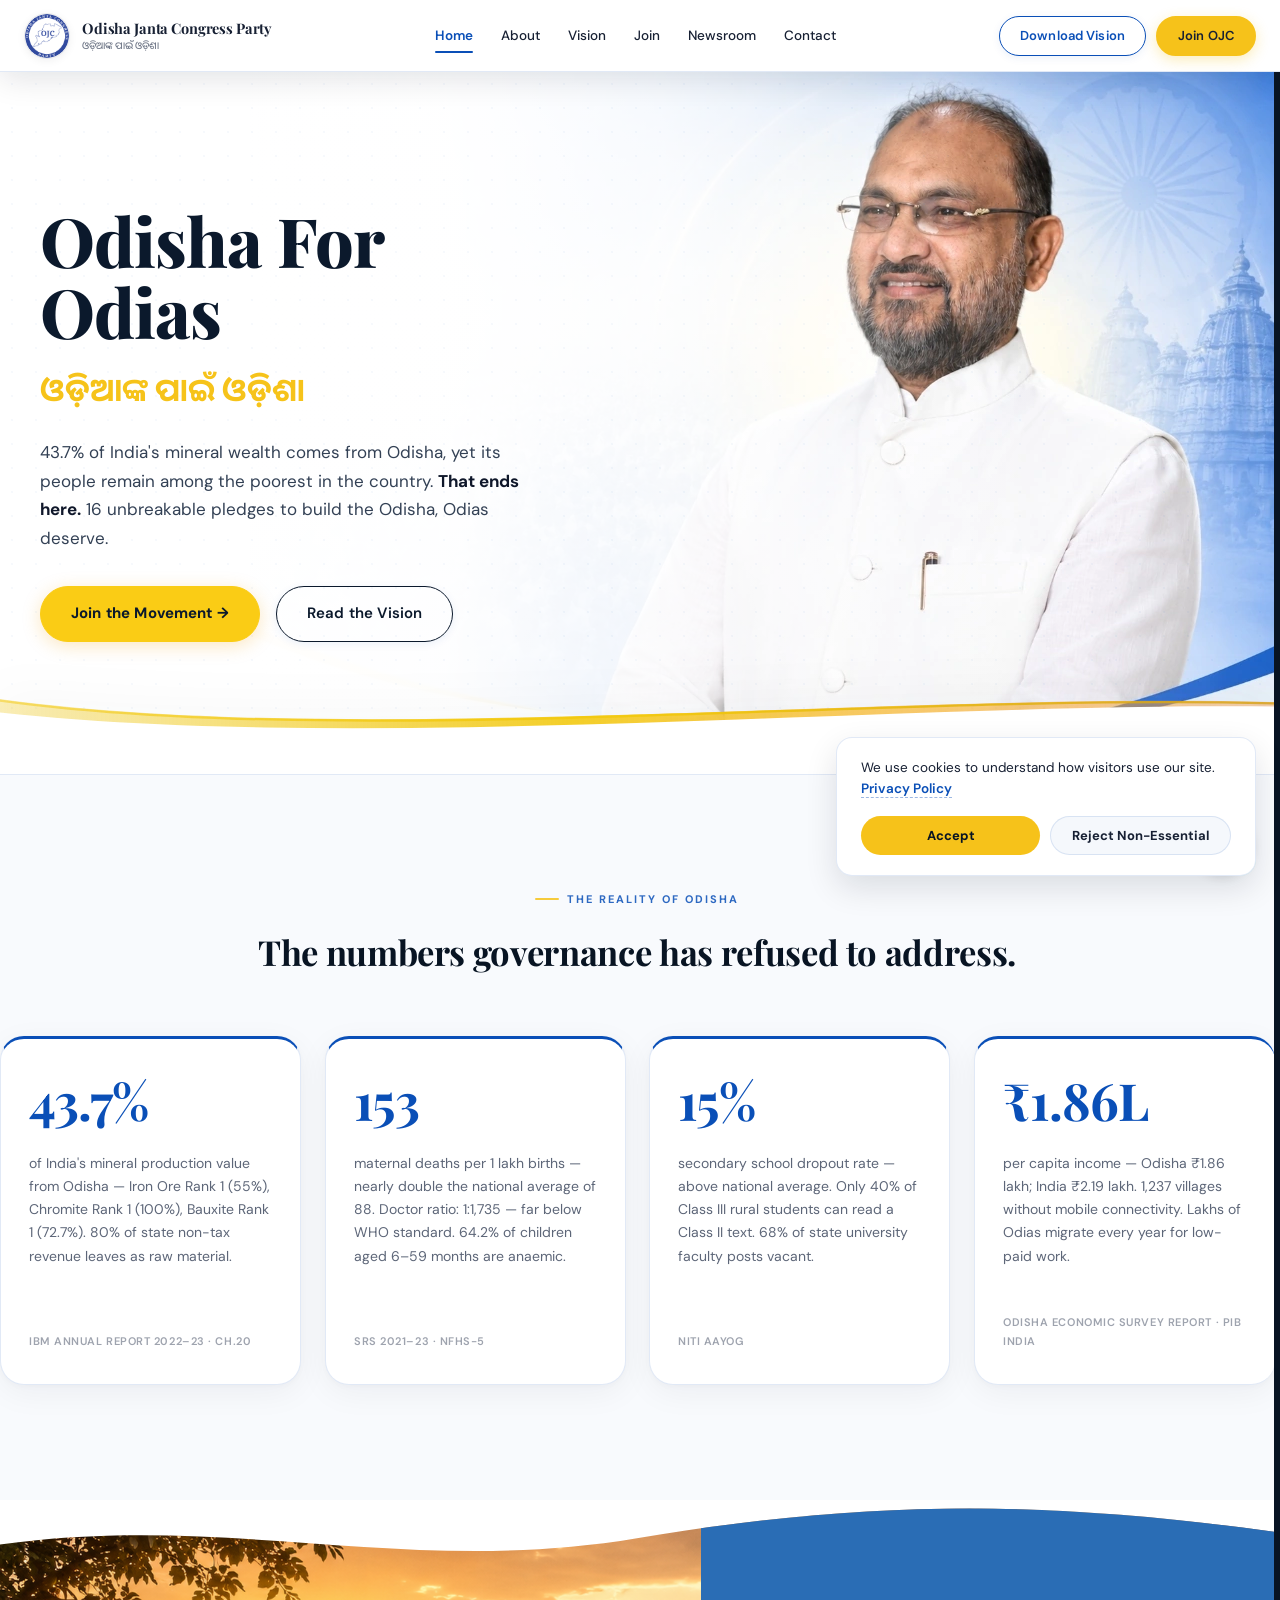
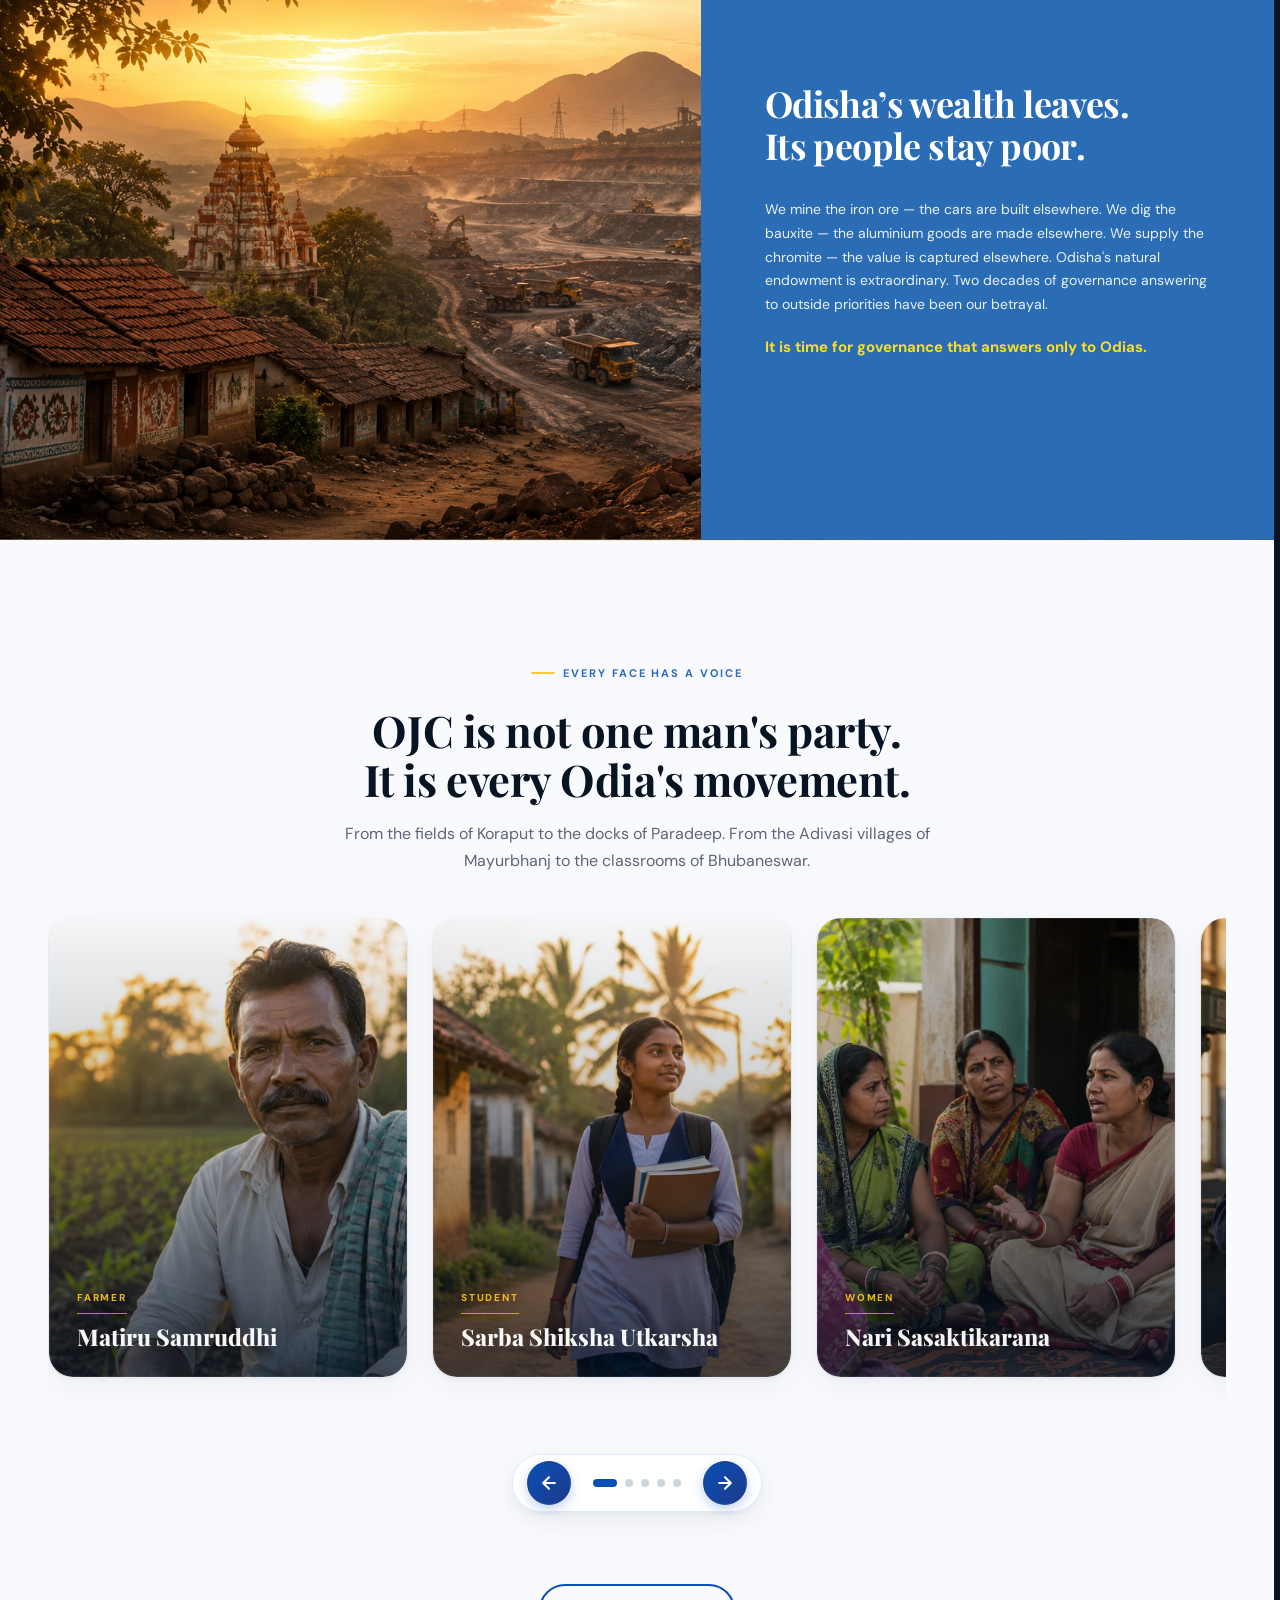
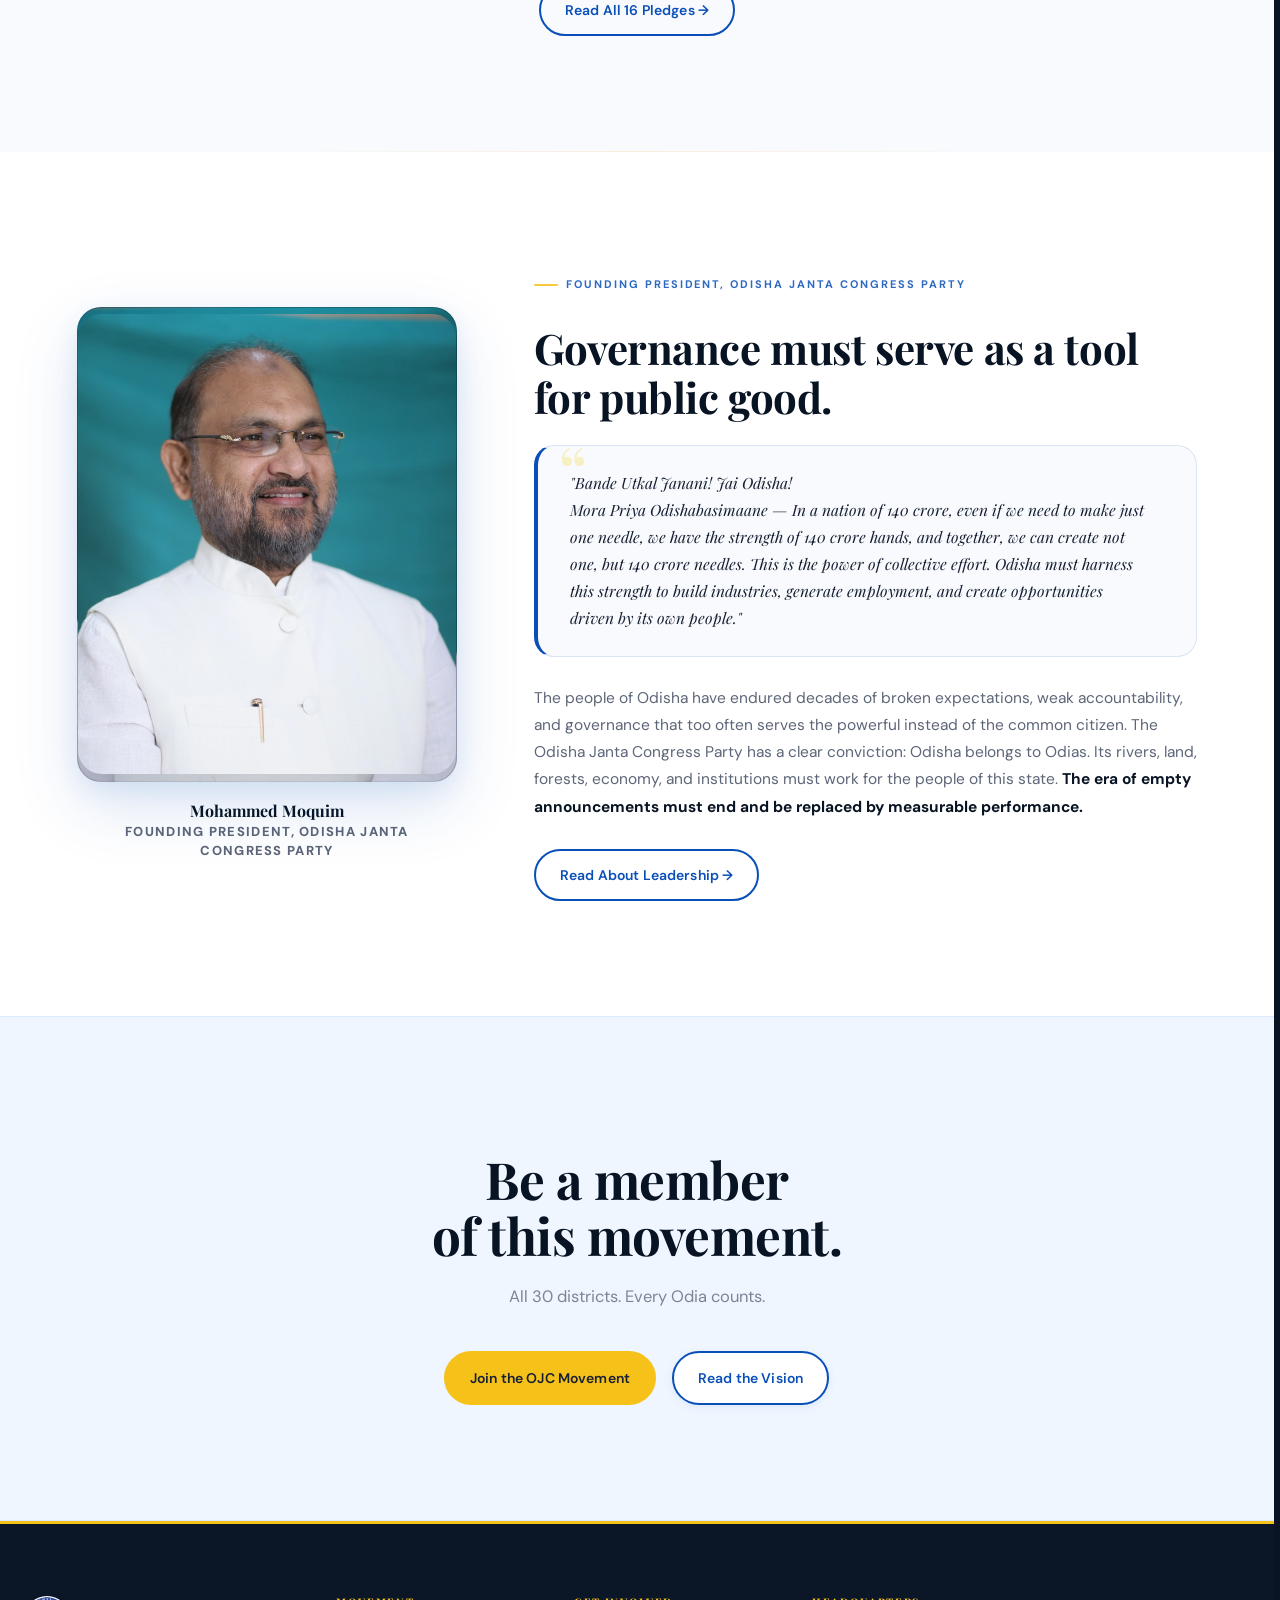
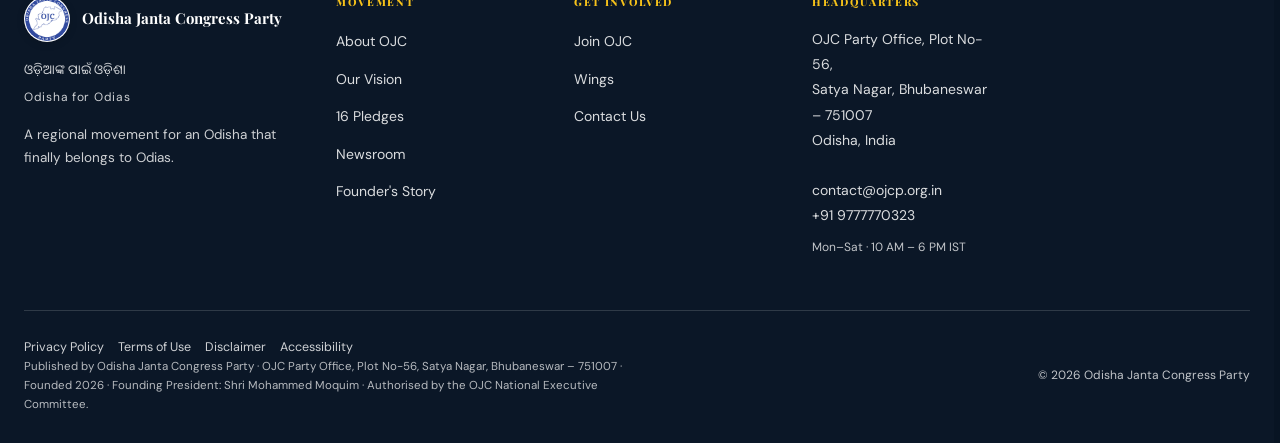
==== commit 862a5872: "Update OJCP website design and pages" ====
--- a/index.html
+++ b/index.html
@@ -196,7 +196,8 @@
     <!-- IDEOLOGY SECTION -->
     <section class="hero-wave-section ideology-section" aria-labelledby="ideology-h2">
       <!-- Full-bleed background photo -->
-      <img class="hero-photo ideology-photo" src="assets/images/home-resourse.png" alt="Odisha Resource and Landscape" loading="lazy" />
+      <img class="hero-photo ideology-photo" src="assets/images/home-resourse.png" alt="Odisha Resource and Landscape"
+        loading="lazy" />
 
       <!-- Plain blue panel with a straight left edge — no curve in the divider -->
       <div class="hero-panel ideology-panel"></div>
@@ -224,7 +225,7 @@
             L 1,1
             L 0,1
             Z
-          "/>
+          " />
         </clipPath>
       </defs>
     </svg>
@@ -302,7 +303,10 @@
         </div>
         <div class="personas-nav-controls" aria-label="Persona cards navigation">
           <button type="button" class="personas-nav-btn personas-prev-btn" aria-label="Previous persona card">
-            <svg width="20" height="20" viewBox="0 0 24 24" fill="none" stroke="currentColor" stroke-width="2.5" stroke-linecap="round" stroke-linejoin="round"><path d="M19 12H5M12 19l-7-7 7-7"/></svg>
+            <svg width="20" height="20" viewBox="0 0 24 24" fill="none" stroke="currentColor" stroke-width="2.5"
+              stroke-linecap="round" stroke-linejoin="round">
+              <path d="M19 12H5M12 19l-7-7 7-7" />
+            </svg>
           </button>
           <div class="personas-nav-dots">
             <span class="personas-dot active" data-index="0" title="Go to card 1"></span>
@@ -312,7 +316,10 @@
             <span class="personas-dot" data-index="4" title="Go to card 5"></span>
           </div>
           <button type="button" class="personas-nav-btn personas-next-btn" aria-label="Next persona card">
-            <svg width="20" height="20" viewBox="0 0 24 24" fill="none" stroke="currentColor" stroke-width="2.5" stroke-linecap="round" stroke-linejoin="round"><path d="M5 12h14M12 5l7 7-7 7"/></svg>
+            <svg width="20" height="20" viewBox="0 0 24 24" fill="none" stroke="currentColor" stroke-width="2.5"
+              stroke-linecap="round" stroke-linejoin="round">
+              <path d="M5 12h14M12 5l7 7-7 7" />
+            </svg>
           </button>
         </div>
         <div class="personas-cta">
--- a/assets/css/premium-redesign.css
+++ b/assets/css/premium-redesign.css
@@ -581,9 +581,16 @@
 }
 
 /* Dividers between sections */
-body main>section+section::before {
-  background: linear-gradient(90deg, transparent, var(--pr-border), transparent) !important;
-  height: 1px !important;
+body main>section+section::before,
+body.about-page .about-hero-redesign + section::before,
+body.join-page .join-hero-redesign + section::before,
+body.newsroom-page .newsroom-hero-redesign + section::before,
+body.vision-page .vision-hero-redesign + section::before,
+body.has-hero .hero + section::before {
+  display: none !important;
+  content: none !important;
+  height: 0 !important;
+  background: transparent !important;
 }
 
 /* ==========================================
@@ -2386,7 +2393,7 @@
 
   /* IDEOLOGY SECTION MOBILE */
   body.has-hero .ideology-section {
-    padding: 0 0 44px 0 !important;
+    padding: 0 !important;
   }
 
   body.has-hero .ideology-headline {
@@ -2520,7 +2527,7 @@
 
   /* IDEOLOGY SECTION SMALL MOBILE */
   body.has-hero .ideology-section {
-    padding: 0 0 36px 0 !important;
+    padding: 0 !important;
   }
 
   body.has-hero .ideology-headline {
@@ -3596,9 +3603,9 @@
   opacity: 0 !important;
 }
 
-html body.join-page .form-card > h2::after,
-body.join-page .form-card > h2::after,
-.form-card > h2::after,
+html body.join-page .form-card>h2::after,
+body.join-page .form-card>h2::after,
+.form-card>h2::after,
 body.join-page .form-card h2::after {
   background: #2563eb !important;
   width: 54px !important;
@@ -3609,6 +3616,7 @@
 }
 
 @media (max-width: 768px) {
+
   html body.join-page .form-card,
   body.join-page .form-card,
   .form-card {
@@ -3954,8 +3962,8 @@
 body.newsroom-page .newsroom-media-contact-section,
 body.newsroom-page main>section:nth-of-type(4) {
   background: #ffffff !important;
-  border-top: 1px solid var(--pr-border) !important;
-  border-bottom: 1px solid var(--pr-border) !important;
+  border-top: none !important;
+  border-bottom: none !important;
   padding: 56px 0 !important;
 }
 
@@ -6546,7 +6554,9 @@
 
 @media (max-width: 768px) {
 
-  /* Remove all bottom padding/margin on stats section and cards on mobile */
+  /* High-specificity override for mobile (all sizes <= 768px): remove white space above & below ideology image section */
+  html body.has-hero main>section.stats-section:not(.hero):not(.page-hero):not(.final-cta-section),
+  html body main>section.stats-section:not(.hero):not(.page-hero):not(.final-cta-section),
   html body.has-hero section.stats-section,
   html body section.stats-section,
   body.has-hero .stats-section,
@@ -6554,14 +6564,15 @@
   .stats-section {
     height: auto !important;
     min-height: 0 !important;
-    padding-top: clamp(24px, 4vw, 36px) !important;
-    padding-bottom: 0 !important;
+    padding-top: clamp(20px, 3.5vw, 32px) !important;
+    padding-bottom: clamp(20px, 3.5vw, 28px) !important;
     margin-top: 0 !important;
     margin-bottom: 0 !important;
     background-color: #F8FAFD !important;
     box-sizing: border-box !important;
   }
 
+  html body.has-hero main>section.stats-section:not(.hero):not(.page-hero)>.container,
   html body.has-hero .stats-section>.container,
   body .stats-section>.container,
   .stats-section>.container {
@@ -6582,6 +6593,8 @@
     margin-bottom: 0 !important;
   }
 
+  html body.has-hero main>section.ideology-section:not(.hero):not(.page-hero):not(.final-cta-section),
+  html body main>section.ideology-section:not(.hero):not(.page-hero):not(.final-cta-section),
   html body.has-hero section.ideology-section,
   html body section.ideology-section,
   body.has-hero .ideology-section,
@@ -6592,7 +6605,7 @@
     -webkit-clip-path: none !important;
     background: transparent !important;
     overflow: visible !important;
-    margin-top: -16px !important;
+    margin-top: 0 !important;
     margin-bottom: 0 !important;
     padding: 0 !important;
   }
@@ -6602,7 +6615,9 @@
   .ideology-photo {
     position: relative !important;
     width: 100% !important;
-    height: 300px !important;
+    height: auto !important;
+    min-height: 220px !important;
+    max-height: 360px !important;
     object-fit: cover !important;
     display: block !important;
     margin: 0 !important;
@@ -6623,8 +6638,9 @@
     width: 100% !important;
     height: auto !important;
     background: #2A6DB5 !important;
-    padding: 32px 24px 44px !important;
+    padding: 28px 20px 32px !important;
     margin-top: 0 !important;
+    margin-bottom: 0 !important;
     z-index: 2 !important;
   }
 
@@ -6645,6 +6661,19 @@
     -webkit-mask-size: 100% 100% !important;
     z-index: 3 !important;
   }
+
+  /* High specificity override for Personas section top padding directly following ideology image on mobile */
+  html body.has-hero main>section.personas-section:not(.hero):not(.page-hero):not(.final-cta-section),
+  html body main>section.personas-section:not(.hero):not(.page-hero):not(.final-cta-section),
+  html body.has-hero section.personas-section,
+  html body section.personas-section,
+  body.has-hero .personas-section,
+  body .personas-section,
+  .personas-section {
+    padding-top: clamp(20px, 3vw, 32px) !important;
+    margin-top: 0 !important;
+  }
+}
 }
 
 /* ============================================================
@@ -6928,11 +6957,11 @@
   border: none !important;
 }
 
-/* Badge (Yellow rounded box) */
+/* Badge (Official Flag Yellow rounded box) */
 body.about-page .pillar-badge,
 .pillar-badge {
-  background: #f59e0b !important;
-  color: #ffffff !important;
+  background: #fade25 !important;
+  color: #0f172a !important;
   font-size: 14px !important;
   font-weight: 800 !important;
   letter-spacing: 0 !important;
@@ -6944,23 +6973,31 @@
   align-items: center !important;
   justify-content: center !important;
   flex-shrink: 0 !important;
-  box-shadow: 0 2px 4px rgba(245, 158, 11, 0.25) !important;
+  box-shadow: 0 2px 6px rgba(250, 222, 37, 0.35) !important;
   border: none !important;
   margin: 0 !important;
   line-height: 1 !important;
 }
 
-/* Icon */
+/* Icon (Official Flag Blue) */
 body.about-page .pillar-icon,
 .pillar-icon {
   display: flex !important;
   align-items: center !important;
   justify-content: center !important;
   flex-shrink: 0 !important;
-  width: 28px !important;
-  height: 28px !important;
-  background: transparent !important;
-  border-radius: 0 !important;
+  color: #2a6db5 !important;
+}
+
+body.about-page .pillar-icon svg,
+.pillar-icon svg {
+  stroke: #2a6db5 !important;
+}
+
+width: 28px !important;
+height: 28px !important;
+background: transparent !important;
+border-radius: 0 !important;
 }
 
 body.about-page .pillar-icon svg,
@@ -7338,20 +7375,40 @@
   text-shadow: 0 1px 6px rgba(0, 0, 0, 0.4) !important;
 }
 
-body.about-page .about-hero-redesign .hero-curved-divider {
+body.about-page .about-hero-redesign,
+body.newsroom-page .newsroom-hero-redesign,
+body.join-page .join-hero-redesign,
+body.vision-page .vision-hero-redesign,
+.about-hero-redesign,
+.newsroom-hero-redesign,
+.join-hero-redesign,
+.vision-hero-redesign {
+  overflow: visible !important;
+}
+
+body.about-page .about-hero-redesign .hero-curved-divider,
+body.newsroom-page .newsroom-hero-redesign .hero-curved-divider,
+body.join-page .join-hero-redesign .hero-curved-divider,
+body.vision-page .vision-hero-redesign .hero-curved-divider,
+.hero-curved-divider {
   position: absolute !important;
-  bottom: -1px !important;
+  bottom: -3px !important;
   left: 0 !important;
   width: 100% !important;
-  height: clamp(40px, 7vw, 75px) !important;
-  z-index: 4 !important;
+  height: clamp(50px, 8vw, 85px) !important;
+  z-index: 10 !important;
   pointer-events: none !important;
-}
-
-body.about-page .about-hero-redesign .curved-wave-svg {
+  margin-bottom: 0 !important;
+}
+
+body.about-page .about-hero-redesign .curved-wave-svg,
+body.newsroom-page .newsroom-hero-redesign .curved-wave-svg,
+.curved-wave-svg {
   width: 100% !important;
   height: 100% !important;
   display: block !important;
+  transform: scaleY(1.03) !important;
+  transform-origin: bottom center !important;
 }
 
 /* RESPONSIVE MOBILE ART DIRECTION FOR ABOUT HERO (LEFT-ALIGNED, BIG & BOLD HEADLINE) */
@@ -7624,6 +7681,1012 @@
 }
 
 /* ============================================================
+   NEWSROOM HERO REDESIGN — FULL-BLEED EDITORIAL HERO (DESKTOP & MOBILE)
+   ============================================================ */
+body.newsroom-page .newsroom-hero-redesign,
+.newsroom-hero-redesign {
+  position: relative !important;
+  width: 100% !important;
+  max-width: 100% !important;
+  min-width: 100% !important;
+  height: clamp(520px, 75vh, 720px) !important;
+  margin: 0 !important;
+  padding: 0 !important;
+  border: none !important;
+  outline: none !important;
+  overflow: visible !important;
+  display: flex !important;
+  align-items: center !important;
+  box-sizing: border-box !important;
+  background: #0a192f !important;
+}
+
+body.newsroom-page .newsroom-hero-redesign .hero-bg-image-wrapper {
+  position: absolute !important;
+  inset: 0 !important;
+  width: 100% !important;
+  height: 100% !important;
+  z-index: 1 !important;
+}
+
+body.newsroom-page .newsroom-hero-redesign .hero-bg-image {
+  width: 100% !important;
+  height: 100% !important;
+  object-fit: cover !important;
+  object-position: top right !important;
+  display: block !important;
+}
+
+body.newsroom-page .newsroom-hero-redesign .hero-cinematic-overlay {
+  position: absolute !important;
+  inset: 0 !important;
+  width: 100% !important;
+  height: 100% !important;
+  z-index: 2 !important;
+  background: linear-gradient(to right, rgba(10, 25, 47, 0.94) 0%, rgba(10, 25, 47, 0.82) 45%, rgba(10, 25, 47, 0.35) 78%, transparent 100%) !important;
+}
+
+body.newsroom-page .newsroom-hero-redesign .vision-hero-content {
+  position: relative !important;
+  z-index: 3 !important;
+  width: 100% !important;
+  max-width: 840px !important;
+  margin: 0 !important;
+  padding-left: clamp(48px, 6.5vw, 110px) !important;
+  padding-right: 24px !important;
+  box-sizing: border-box !important;
+  text-align: left !important;
+}
+
+body.newsroom-page .newsroom-hero-redesign .vision-eyebrow-badge {
+  display: inline-flex !important;
+  align-items: center !important;
+  gap: 12px !important;
+  margin-bottom: 16px !important;
+  width: auto !important;
+}
+
+body.newsroom-page .newsroom-hero-redesign .eyebrow-text {
+  font-size: 0.65rem !important;
+  font-weight: 700 !important;
+  letter-spacing: 1.6px !important;
+  text-transform: uppercase !important;
+  color: #fade25 !important;
+  display: inline-block !important;
+  width: auto !important;
+}
+
+body.newsroom-page .newsroom-hero-redesign .eyebrow-line {
+  width: 18px !important;
+  height: 2px !important;
+  background: #fade25 !important;
+  display: inline-block !important;
+}
+
+body.newsroom-page .newsroom-hero-redesign .vision-hero-headline {
+  font-family: 'Playfair Display', Georgia, serif !important;
+  font-size: clamp(2.4rem, 4.2vw, 3.8rem) !important;
+  font-weight: 900 !important;
+  color: #ffffff !important;
+  line-height: 1.15 !important;
+  margin: 0 0 18px 0 !important;
+  letter-spacing: -0.5px !important;
+  max-width: 840px !important;
+  text-align: left !important;
+  text-shadow: 0 3px 12px rgba(0, 0, 0, 0.5) !important;
+}
+
+body.newsroom-page .newsroom-hero-redesign .vision-hero-sub {
+  font-size: clamp(0.95rem, 1.2vw, 1.12rem) !important;
+  color: #d1dced !important;
+  max-width: 580px !important;
+  margin-bottom: 0 !important;
+  line-height: 1.6 !important;
+  text-align: left !important;
+  text-shadow: 0 1px 6px rgba(0, 0, 0, 0.4) !important;
+}
+
+body.newsroom-page .newsroom-hero-redesign .hero-curved-divider {
+  position: absolute !important;
+  bottom: -1px !important;
+  left: 0 !important;
+  width: 100% !important;
+  height: clamp(40px, 7vw, 75px) !important;
+  z-index: 4 !important;
+  pointer-events: none !important;
+}
+
+body.newsroom-page .newsroom-hero-redesign .curved-wave-svg {
+  width: 100% !important;
+  height: 100% !important;
+  display: block !important;
+}
+
+body.newsroom-page .newsroom-gallery-section,
+.newsroom-gallery-section,
+body.about-page .about-founder-section,
+body.join-page #join-section,
+body.vision-page #feature-chapters,
+body.contact-page .contact-channel-section,
+.contact-channel-section {
+  background: #ffffff !important;
+  border-top: none !important;
+  box-shadow: none !important;
+}
+
+/* RESPONSIVE MOBILE ART DIRECTION FOR NEWSROOM HERO */
+@media (max-width: 768px) {
+
+  body.newsroom-page .newsroom-hero-redesign,
+  .newsroom-hero-redesign {
+    height: auto !important;
+    min-height: auto !important;
+    padding-top: 76px !important;
+    padding-bottom: 56px !important;
+  }
+
+  body.newsroom-page .newsroom-hero-redesign .hero-bg-image-wrapper {
+    inset: 0 !important;
+    top: 0 !important;
+    width: 100% !important;
+    height: 100% !important;
+  }
+
+  body.newsroom-page .newsroom-hero-redesign .hero-bg-image {
+    object-position: top right !important;
+  }
+
+  body.newsroom-page .newsroom-hero-redesign .hero-cinematic-overlay {
+    background: linear-gradient(to right, rgba(10, 25, 47, 0.94) 0%, rgba(10, 25, 47, 0.84) 65%, rgba(10, 25, 47, 0.45) 100%) !important;
+  }
+
+  body.newsroom-page .newsroom-hero-redesign .vision-hero-content {
+    padding-left: 16px !important;
+    padding-right: 16px !important;
+    text-align: left !important;
+    margin: 0 !important;
+  }
+
+  body.newsroom-page .newsroom-hero-redesign .vision-eyebrow-badge {
+    margin: 0 0 10px 0 !important;
+    justify-content: flex-start !important;
+    display: inline-flex !important;
+    gap: 8px !important;
+  }
+
+  body.newsroom-page .newsroom-hero-redesign .eyebrow-text {
+    font-size: 0.60rem !important;
+    letter-spacing: 1.4px !important;
+  }
+
+  body.newsroom-page .newsroom-hero-redesign .eyebrow-line {
+    width: 14px !important;
+  }
+
+  body.newsroom-page .newsroom-hero-redesign .vision-hero-headline {
+    font-size: clamp(1.85rem, 6vw, 2.5rem) !important;
+    line-height: 1.18 !important;
+    font-weight: 900 !important;
+    margin: 0 0 12px 0 !important;
+    text-align: left !important;
+    max-width: 100% !important;
+  }
+
+  body.newsroom-page .newsroom-hero-redesign .vision-hero-sub {
+    font-size: clamp(0.88rem, 3.4vw, 1rem) !important;
+    line-height: 1.55 !important;
+    text-align: left !important;
+    margin: 0 !important;
+    max-width: 100% !important;
+  }
+
+  body.newsroom-page .newsroom-hero-redesign .hero-curved-divider {
+    height: clamp(35px, 8vw, 60px) !important;
+  }
+}
+
+/* ============================================================
+   CONTACT HERO REDESIGN — FULL-BLEED EDITORIAL HERO (DESKTOP & MOBILE)
+   ============================================================ */
+body.contact-page .contact-hero-redesign,
+.contact-hero-redesign {
+  position: relative !important;
+  width: 100% !important;
+  max-width: 100% !important;
+  min-width: 100% !important;
+  height: clamp(520px, 75vh, 720px) !important;
+  margin: 0 !important;
+  padding: 0 !important;
+  border: none !important;
+  outline: none !important;
+  overflow: visible !important;
+  display: flex !important;
+  align-items: center !important;
+  box-sizing: border-box !important;
+  background: #0a192f !important;
+}
+
+body.contact-page .contact-hero-redesign .hero-bg-image-wrapper {
+  position: absolute !important;
+  inset: 0 !important;
+  width: 100% !important;
+  height: 100% !important;
+  z-index: 1 !important;
+}
+
+body.contact-page .contact-hero-redesign .hero-bg-image {
+  width: 100% !important;
+  height: 100% !important;
+  object-fit: cover !important;
+  object-position: top right !important;
+  display: block !important;
+}
+
+body.contact-page .contact-hero-redesign .hero-cinematic-overlay {
+  position: absolute !important;
+  inset: 0 !important;
+  width: 100% !important;
+  height: 100% !important;
+  z-index: 2 !important;
+  background: linear-gradient(to right, rgba(10, 25, 47, 0.94) 0%, rgba(10, 25, 47, 0.82) 45%, rgba(10, 25, 47, 0.35) 78%, transparent 100%) !important;
+}
+
+body.contact-page .contact-hero-redesign .vision-hero-content {
+  position: relative !important;
+  z-index: 3 !important;
+  width: 100% !important;
+  max-width: 840px !important;
+  margin: 0 !important;
+  padding-left: clamp(48px, 6.5vw, 110px) !important;
+  padding-right: 24px !important;
+  box-sizing: border-box !important;
+  text-align: left !important;
+}
+
+body.contact-page .contact-hero-redesign .vision-eyebrow-badge {
+  display: inline-flex !important;
+  align-items: center !important;
+  gap: 12px !important;
+  margin-bottom: 16px !important;
+  width: auto !important;
+}
+
+body.contact-page .contact-hero-redesign .eyebrow-text {
+  font-size: 0.65rem !important;
+  font-weight: 700 !important;
+  letter-spacing: 1.6px !important;
+  text-transform: uppercase !important;
+  color: #fade25 !important;
+  display: inline-block !important;
+  width: auto !important;
+}
+
+body.contact-page .contact-hero-redesign .eyebrow-line {
+  width: 18px !important;
+  height: 2px !important;
+  background: #fade25 !important;
+  display: inline-block !important;
+}
+
+body.contact-page .contact-hero-redesign .vision-hero-headline {
+  font-family: 'Playfair Display', Georgia, serif !important;
+  font-size: clamp(2.4rem, 4.2vw, 3.8rem) !important;
+  font-weight: 900 !important;
+  color: #ffffff !important;
+  line-height: 1.15 !important;
+  margin: 0 0 18px 0 !important;
+  letter-spacing: -0.5px !important;
+  max-width: 840px !important;
+  text-align: left !important;
+  text-shadow: 0 3px 12px rgba(0, 0, 0, 0.5) !important;
+}
+
+body.contact-page .contact-hero-redesign .vision-hero-sub {
+  font-size: clamp(0.95rem, 1.2vw, 1.12rem) !important;
+  color: #d1dced !important;
+  max-width: 580px !important;
+  margin-bottom: 0 !important;
+  line-height: 1.6 !important;
+  text-align: left !important;
+  text-shadow: 0 1px 6px rgba(0, 0, 0, 0.4) !important;
+}
+
+body.contact-page .contact-hero-redesign .hero-curved-divider {
+  position: absolute !important;
+  bottom: -3px !important;
+  left: 0 !important;
+  width: 100% !important;
+  height: clamp(50px, 8vw, 85px) !important;
+  z-index: 10 !important;
+  pointer-events: none !important;
+}
+
+body.contact-page .contact-hero-redesign .curved-wave-svg {
+  width: 100% !important;
+  height: 100% !important;
+  display: block !important;
+  transform: scaleY(1.03) !important;
+  transform-origin: bottom center !important;
+}
+
+@media (max-width: 768px) {
+  body.contact-page .contact-hero-redesign,
+  .contact-hero-redesign {
+    height: auto !important;
+    min-height: auto !important;
+    padding-top: 76px !important;
+    padding-bottom: 56px !important;
+  }
+
+  body.contact-page .contact-hero-redesign .hero-bg-image-wrapper {
+    inset: 0 !important;
+    top: 0 !important;
+    width: 100% !important;
+    height: 100% !important;
+  }
+
+  body.contact-page .contact-hero-redesign .hero-bg-image {
+    object-position: top right !important;
+  }
+
+  body.contact-page .contact-hero-redesign .hero-cinematic-overlay {
+    background: linear-gradient(to right, rgba(10, 25, 47, 0.94) 0%, rgba(10, 25, 47, 0.84) 65%, rgba(10, 25, 47, 0.45) 100%) !important;
+  }
+
+  body.contact-page .contact-hero-redesign .vision-hero-content {
+    padding-left: 16px !important;
+    padding-right: 16px !important;
+    text-align: left !important;
+    margin: 0 !important;
+  }
+
+  body.contact-page .contact-hero-redesign .vision-eyebrow-badge {
+    margin: 0 0 10px 0 !important;
+    justify-content: flex-start !important;
+    display: inline-flex !important;
+    gap: 8px !important;
+  }
+
+  body.contact-page .contact-hero-redesign .eyebrow-text {
+    font-size: 0.60rem !important;
+    letter-spacing: 1.4px !important;
+  }
+
+  body.contact-page .contact-hero-redesign .eyebrow-line {
+    width: 14px !important;
+  }
+
+  body.contact-page .contact-hero-redesign .vision-hero-headline {
+    font-size: clamp(1.85rem, 6vw, 2.5rem) !important;
+    line-height: 1.18 !important;
+    font-weight: 900 !important;
+    margin: 0 0 12px 0 !important;
+    text-align: left !important;
+    max-width: 100% !important;
+  }
+
+  body.contact-page .contact-hero-redesign .vision-hero-sub {
+    font-size: clamp(0.88rem, 3.4vw, 1rem) !important;
+    line-height: 1.55 !important;
+    text-align: left !important;
+    margin: 0 !important;
+    max-width: 100% !important;
+  }
+
+  body.contact-page .contact-hero-redesign .hero-curved-divider {
+    height: clamp(35px, 8vw, 60px) !important;
+  }
+}
+
+/* ============================================================
+   NEWSROOM PAGE — VISION STATISTICS SECTION REDESIGN
+   ============================================================ */
+body.newsroom-page .stats-dossier {
+  background: #edf4fd !important;
+  padding: clamp(36px, 5vw, 56px) clamp(24px, 4vw, 44px) !important;
+  border-radius: 20px !important;
+  border: 1px solid rgba(42, 109, 181, 0.12) !important;
+  margin-top: 48px !important;
+  margin-bottom: 48px !important;
+  box-shadow: 0 4px 20px rgba(15, 23, 42, 0.03) !important;
+}
+
+/* ============================================================
+   CONTACT PAGE — COMPLETE REDESIGN MATCHING REFERENCE SPEC
+   ============================================================ */
+
+body.contact-page .container {
+  max-width: 1320px !important;
+  width: 95% !important;
+}
+
+/* 1. TOP CHANNEL CARDS (4-COLUMN GRID) */
+.contact-channel-section {
+  padding: 24px 0 16px !important;
+  background: #ffffff !important;
+}
+
+.contact-channel-grid {
+  display: grid !important;
+  grid-template-columns: repeat(4, 1fr) !important;
+  gap: 28px !important;
+}
+
+.contact-channel-card {
+  background: #ffffff !important;
+  border: 1px solid rgba(42, 109, 181, 0.16) !important;
+  border-radius: 20px !important;
+  padding: 36px 24px 32px !important;
+  text-align: center !important;
+  display: flex !important;
+  flex-direction: column !important;
+  align-items: center !important;
+  text-decoration: none !important;
+  box-shadow: 0 6px 24px rgba(15, 23, 42, 0.04) !important;
+  transition: all 0.28s ease !important;
+}
+
+.contact-channel-card:hover {
+  transform: translateY(-6px) !important;
+  border-color: #2A6DB5 !important;
+  box-shadow: 0 16px 36px rgba(42, 109, 181, 0.14) !important;
+}
+
+.channel-badge-pill {
+  font-size: 0.72rem !important;
+  font-weight: 800 !important;
+  letter-spacing: 1.4px !important;
+  color: #2A6DB5 !important;
+  background: #eff6ff !important;
+  border: 1px solid rgba(42, 109, 181, 0.18) !important;
+  padding: 5px 16px !important;
+  border-radius: 50px !important;
+  text-transform: uppercase !important;
+  margin-bottom: 24px !important;
+}
+
+.channel-icon-wrapper {
+  display: flex !important;
+  align-items: center !important;
+  justify-content: center !important;
+  margin-bottom: 18px !important;
+}
+
+.channel-icon-wrapper svg {
+  width: 54px !important;
+  height: 54px !important;
+}
+
+.channel-yellow-dash {
+  width: 36px !important;
+  height: 3.5px !important;
+  background: #FADE25 !important;
+  border-radius: 2px !important;
+  margin-bottom: 20px !important;
+}
+
+.channel-card-title {
+  font-family: 'DM Sans', sans-serif !important;
+  font-size: 1.05rem !important;
+  font-weight: 800 !important;
+  color: #0f172a !important;
+  letter-spacing: 0.04em !important;
+  line-height: 1.4 !important;
+  margin: 0 0 14px 0 !important;
+  text-transform: uppercase !important;
+}
+
+.channel-card-email {
+  font-size: 1.02rem !important;
+  font-weight: 700 !important;
+  color: #2A6DB5 !important;
+}
+
+.contact-channel-card:hover .channel-card-email {
+  text-decoration: underline !important;
+}
+
+/* 2. FIND US IN BHUBANESWAR & HQ DOSSIER CARD */
+.contact-hq-section {
+  padding: 16px 0 20px !important;
+  background: #ffffff !important;
+}
+
+.contact-hq-layout {
+  display: grid !important;
+  grid-template-columns: minmax(320px, 380px) minmax(0, 1fr) !important;
+  gap: 56px !important;
+  align-items: center !important;
+}
+
+.hq-headline {
+  font-family: 'Playfair Display', Georgia, serif !important;
+  font-size: clamp(2.5rem, 4.2vw, 3.6rem) !important;
+  font-weight: 800 !important;
+  color: #0f172a !important;
+  line-height: 1.15 !important;
+  margin: 0 0 18px 0 !important;
+  letter-spacing: -0.5px !important;
+}
+
+.hq-yellow-dash {
+  width: 40px !important;
+  height: 4px !important;
+  background: #FADE25 !important;
+  border-radius: 2px !important;
+  margin-bottom: 24px !important;
+}
+
+.hq-body {
+  font-size: 1.05rem !important;
+  color: #475569 !important;
+  line-height: 1.7 !important;
+  margin: 0 !important;
+  max-width: 360px !important;
+}
+
+.contact-hq-dossier-card {
+  background: #ffffff !important;
+  border: 1px solid rgba(42, 109, 181, 0.16) !important;
+  border-radius: 20px !important;
+  padding: 20px 40px !important;
+  box-shadow: 0 6px 24px rgba(15, 23, 42, 0.04) !important;
+}
+
+.hq-dossier-row {
+  display: flex !important;
+  gap: 28px !important;
+  padding: 28px 0 !important;
+  border-bottom: 1px solid #eff6ff !important;
+}
+
+.hq-dossier-row:last-child {
+  border-bottom: none !important;
+}
+
+.hq-badge-cell {
+  display: flex !important;
+  flex-direction: column !important;
+  align-items: center !important;
+  min-width: 48px !important;
+}
+
+.hq-badge-label {
+  font-size: 0.72rem !important;
+  font-weight: 800 !important;
+  color: #2A6DB5 !important;
+  letter-spacing: 1.4px !important;
+}
+
+.badge-dash {
+  width: 18px !important;
+  height: 2.5px !important;
+  background: #FADE25 !important;
+  margin-top: 5px !important;
+}
+
+.hq-content-cell {
+  flex: 1 !important;
+}
+
+.hq-block-title {
+  font-family: 'DM Sans', sans-serif !important;
+  font-size: 0.95rem !important;
+  font-weight: 800 !important;
+  color: #0f172a !important;
+  letter-spacing: 0.05em !important;
+  margin: 0 0 8px 0 !important;
+  text-transform: uppercase !important;
+}
+
+.hq-block-desc {
+  font-size: 1.05rem !important;
+  color: #475569 !important;
+  line-height: 1.6 !important;
+  margin: 0 !important;
+}
+
+.hq-split-row {
+  display: grid !important;
+  grid-template-columns: 1fr 1fr !important;
+  gap: 28px !important;
+}
+
+.hq-split-col {
+  display: flex !important;
+  gap: 24px !important;
+}
+
+.hq-link {
+  color: #2A6DB5 !important;
+  font-weight: 700 !important;
+  text-decoration: none !important;
+}
+
+.hq-link:hover {
+  text-decoration: underline !important;
+}
+
+.hq-phone-link {
+  color: #0f172a !important;
+  font-weight: 800 !important;
+  text-decoration: none !important;
+}
+
+/* 3. BLUE DOSSIER BANNER (RESPONSE TIMES & ACCREDITATION) */
+.contact-blue-dossier-section {
+  padding: 20px 0 24px !important;
+  background: #ffffff !important;
+}
+
+.contact-blue-dossier-card {
+  background: linear-gradient(135deg, #091e42 0%, #0b2545 100%) !important;
+  border-radius: 20px !important;
+  padding: 54px 56px !important;
+  display: grid !important;
+  grid-template-columns: 1fr 1fr !important;
+  gap: 56px !important;
+  box-shadow: 0 16px 40px rgba(11, 37, 69, 0.28) !important;
+}
+
+.blue-dossier-col.left-col {
+  border-right: 1px solid rgba(255, 255, 255, 0.14) !important;
+  padding-right: 44px !important;
+}
+
+.blue-eyebrow {
+  font-size: 0.72rem !important;
+  font-weight: 800 !important;
+  letter-spacing: 2px !important;
+  color: #FADE25 !important;
+  text-transform: uppercase !important;
+  display: block !important;
+  margin-bottom: 10px !important;
+}
+
+.blue-dossier-title {
+  font-family: 'Playfair Display', Georgia, serif !important;
+  font-size: clamp(2rem, 3vw, 2.7rem) !important;
+  font-weight: 700 !important;
+  color: #ffffff !important;
+  margin: 0 0 28px 0 !important;
+  line-height: 1.2 !important;
+}
+
+.response-times-list {
+  list-style: none !important;
+  padding: 0 !important;
+  margin: 0 !important;
+  display: flex !important;
+  flex-direction: column !important;
+  gap: 18px !important;
+}
+
+.response-times-list li {
+  display: flex !important;
+  justify-content: space-between !important;
+  align-items: center !important;
+  font-size: 1.05rem !important;
+  color: #e2e8f0 !important;
+}
+
+.yellow-bullet-dash {
+  color: #FADE25 !important;
+  font-size: 12px !important;
+  margin-right: 12px !important;
+}
+
+.time-val {
+  font-weight: 800 !important;
+  color: #ffffff !important;
+}
+
+.accreditation-header {
+  display: flex !important;
+  justify-content: space-between !important;
+  align-items: flex-start !important;
+}
+
+.gold-doc-icon svg {
+  width: 42px !important;
+  height: 42px !important;
+}
+
+.accreditation-body {
+  font-size: 1.05rem !important;
+  color: #cbd5e1 !important;
+  line-height: 1.7 !important;
+  margin: 0 !important;
+}
+
+.gold-email-link {
+  color: #FADE25 !important;
+  font-weight: 700 !important;
+  text-decoration: underline !important;
+}
+
+/* 4. SEND US A MESSAGE FORM SECTION */
+.contact-form-section {
+  padding: 24px 0 48px !important;
+  background: #ffffff !important;
+}
+
+.contact-form-layout {
+  display: grid !important;
+  grid-template-columns: minmax(280px, 360px) minmax(0, 1fr) !important;
+  gap: 56px !important;
+}
+
+.form-eyebrow {
+  font-size: 0.72rem !important;
+  font-weight: 800 !important;
+  letter-spacing: 2px !important;
+  color: #2A6DB5 !important;
+  text-transform: uppercase !important;
+  display: block !important;
+  margin-bottom: 14px !important;
+}
+
+.form-headline {
+  font-family: 'Playfair Display', Georgia, serif !important;
+  font-size: clamp(2.5rem, 4.2vw, 3.6rem) !important;
+  font-weight: 800 !important;
+  color: #0f172a !important;
+  line-height: 1.15 !important;
+  margin: 0 0 18px 0 !important;
+  letter-spacing: -0.5px !important;
+}
+
+.form-lead {
+  font-size: 1.05rem !important;
+  color: #475569 !important;
+  line-height: 1.7 !important;
+  margin: 0 !important;
+}
+
+.contact-form-card {
+  background: #ffffff !important;
+  border: 1px solid rgba(42, 109, 181, 0.16) !important;
+  border-radius: 20px !important;
+  padding: 48px !important;
+  box-shadow: 0 8px 30px rgba(15, 23, 42, 0.05) !important;
+}
+
+.form-grid-2col {
+  display: grid !important;
+  grid-template-columns: 1fr 1fr !important;
+  gap: 24px !important;
+  margin-bottom: 24px !important;
+}
+
+.form-label {
+  font-size: 0.95rem !important;
+  font-weight: 700 !important;
+  color: #0f172a !important;
+  margin-bottom: 8px !important;
+  display: block !important;
+}
+
+.form-input,
+.form-select,
+.form-textarea {
+  font-size: 1.02rem !important;
+  padding: 16px 18px !important;
+  border-radius: 10px !important;
+  border: 1px solid #cbd5e1 !important;
+  width: 100% !important;
+  box-sizing: border-box !important;
+}
+
+.form-input:focus,
+.form-select:focus,
+.form-textarea:focus {
+  border-color: #2A6DB5 !important;
+  outline: none !important;
+  box-shadow: 0 0 0 3px rgba(42, 109, 181, 0.15) !important;
+}
+
+.form-group.full-width {
+  margin-bottom: 24px !important;
+}
+
+.consent-label {
+  font-size: 0.98rem !important;
+  color: #475569 !important;
+  line-height: 1.5 !important;
+}
+
+.contact-submit-btn {
+  background: #2A6DB5 !important;
+  color: #ffffff !important;
+  font-weight: 800 !important;
+  font-size: 1.12rem !important;
+  padding: 18px !important;
+  border-radius: 10px !important;
+  width: 100% !important;
+  border: none !important;
+  cursor: pointer !important;
+  transition: all 0.25s ease !important;
+  box-shadow: 0 4px 14px rgba(42, 109, 181, 0.25) !important;
+}
+
+.contact-submit-btn:hover {
+  background: #1e518b !important;
+  transform: translateY(-2px) !important;
+  box-shadow: 0 8px 22px rgba(42, 109, 181, 0.35) !important;
+}
+
+/* RESPONSIVE BREAKPOINTS FOR CONTACT PAGE */
+@media (max-width: 1024px) {
+  .contact-channel-grid {
+    grid-template-columns: repeat(2, 1fr) !important;
+  }
+
+  .contact-hq-layout,
+  .contact-form-layout {
+    grid-template-columns: 1fr !important;
+    gap: 32px !important;
+  }
+
+  .contact-blue-dossier-card {
+    grid-template-columns: 1fr !important;
+    gap: 36px !important;
+  }
+
+  .blue-dossier-col.left-col {
+    border-right: none !important;
+    border-bottom: 1px solid rgba(255, 255, 255, 0.12) !important;
+    padding-right: 0 !important;
+    padding-bottom: 32px !important;
+  }
+}
+
+@media (max-width: 640px) {
+  .contact-channel-grid {
+    grid-template-columns: 1fr !important;
+  }
+
+  .hq-split-row,
+  .form-grid-2col {
+    grid-template-columns: 1fr !important;
+  }
+
+  .contact-form-card {
+    padding: 24px 20px !important;
+  }
+
+  .contact-blue-dossier-card {
+    padding: 28px 24px !important;
+  }
+}
+body.newsroom-page .stats-dossier {
+  background: #edf4fd !important;
+  padding: clamp(36px, 5vw, 56px) clamp(24px, 4vw, 44px) !important;
+  border-radius: 20px !important;
+  border: 1px solid rgba(42, 109, 181, 0.12) !important;
+  margin-top: 48px !important;
+  margin-bottom: 48px !important;
+  box-shadow: 0 4px 20px rgba(15, 23, 42, 0.03) !important;
+}
+
+body.newsroom-page .stats-dossier-flag {
+  display: flex !important;
+  flex-direction: column !important;
+  align-items: flex-start !important;
+  gap: 6px !important;
+  margin-bottom: 28px !important;
+  border: none !important;
+  padding: 0 !important;
+}
+
+body.newsroom-page .stats-dossier-title {
+  font-family: 'DM Sans', system-ui, -apple-system, sans-serif !important;
+  font-size: clamp(1.4rem, 2.4vw, 1.8rem) !important;
+  font-weight: 800 !important;
+  color: #0f172a !important;
+  margin: 0 !important;
+  letter-spacing: -0.3px !important;
+}
+
+body.newsroom-page .stats-dossier-sub {
+  font-size: 0.92rem !important;
+  color: #64748b !important;
+  font-weight: 500 !important;
+  display: block !important;
+  margin: 0 !important;
+}
+
+body.newsroom-page .stats-dossier-grid {
+  display: grid !important;
+  grid-template-columns: repeat(2, 1fr) !important;
+  gap: 20px !important;
+  border: none !important;
+  background: transparent !important;
+  box-shadow: none !important;
+  border-radius: 0 !important;
+  overflow: visible !important;
+}
+
+body.newsroom-page .dossier-block {
+  background: #ffffff !important;
+  border-radius: 14px !important;
+  padding: 26px 30px !important;
+  border: 1px solid #e2e8f0 !important;
+  box-shadow: 0 2px 8px rgba(15, 23, 42, 0.03) !important;
+  transition: transform 0.2s ease, box-shadow 0.2s ease !important;
+}
+
+body.newsroom-page .dossier-block:hover {
+  box-shadow: 0 6px 16px rgba(15, 23, 42, 0.06) !important;
+}
+
+body.newsroom-page .dossier-block h3 {
+  background: transparent !important;
+  border: none !important;
+  padding: 0 !important;
+  margin: 0 0 16px 0 !important;
+  font-size: 0.85rem !important;
+  font-weight: 800 !important;
+  letter-spacing: 0.08em !important;
+  text-transform: uppercase !important;
+  color: #2a6db5 !important;
+  display: block !important;
+}
+
+body.newsroom-page .dossier-block ul {
+  list-style: none !important;
+  padding: 0 !important;
+  margin: 0 !important;
+}
+
+body.newsroom-page .dossier-block li {
+  position: relative !important;
+  padding-left: 18px !important;
+  margin-bottom: 12px !important;
+  font-size: 0.92rem !important;
+  line-height: 1.55 !important;
+  color: #334155 !important;
+}
+
+body.newsroom-page .dossier-block li:last-child {
+  margin-bottom: 0 !important;
+}
+
+body.newsroom-page .dossier-block li::before {
+  content: "–" !important;
+  position: absolute !important;
+  left: 0 !important;
+  top: -1px !important;
+  color: #fade25 !important;
+  font-weight: 800 !important;
+  font-size: 1.1rem !important;
+  line-height: 1.4 !important;
+}
+
+body.newsroom-page .dossier-block li strong {
+  color: #0f172a !important;
+  font-weight: 700 !important;
+}
+
+@media (max-width: 768px) {
+  body.newsroom-page .stats-dossier {
+    padding: 24px 16px !important;
+    border-radius: 14px !important;
+    margin-top: 32px !important;
+    margin-bottom: 32px !important;
+  }
+
+  body.newsroom-page .stats-dossier-grid {
+    grid-template-columns: 1fr !important;
+    gap: 16px !important;
+  }
+
+  body.newsroom-page .dossier-block {
+    padding: 20px 18px !important;
+  }
+}
+
+/* ============================================================
    JOIN PAGE — WHY JOIN OJC & WINGS REFERENCE DESIGN OVERRIDE
    ============================================================ */
 
@@ -7653,7 +8716,7 @@
 .join-reasons .eyebrow-bar {
   width: 3.5px !important;
   height: 14px !important;
-  background: #f59e0b !important;
+  background: #fade25 !important;
   border-radius: 2px !important;
   display: inline-block !important;
 }
@@ -7748,14 +8811,16 @@
   display: flex !important;
   align-items: center !important;
   justify-content: center !important;
-  color: #2563eb !important;
+  color: #2a6db5 !important;
 }
 
 body.join-page .reason-card .reason-icon svg,
-.reason-card .reason-icon svg {
+.reason-card .reason-icon svg,
+body.join-page .wing-card .wing-icon svg,
+.wing-card .wing-icon svg {
   width: 24px !important;
   height: 24px !important;
-  stroke: #2563eb !important;
+  stroke: #2a6db5 !important;
 }
 
 body.join-page .reason-card .reason-badge,
@@ -7998,7 +9063,7 @@
 
 html body.about-page .flag-band--yellow,
 .flag-band--yellow {
-  background: #f59e0b !important;
+  background: #fade25 !important;
 }
 
 html body.about-page .flag-band--white,
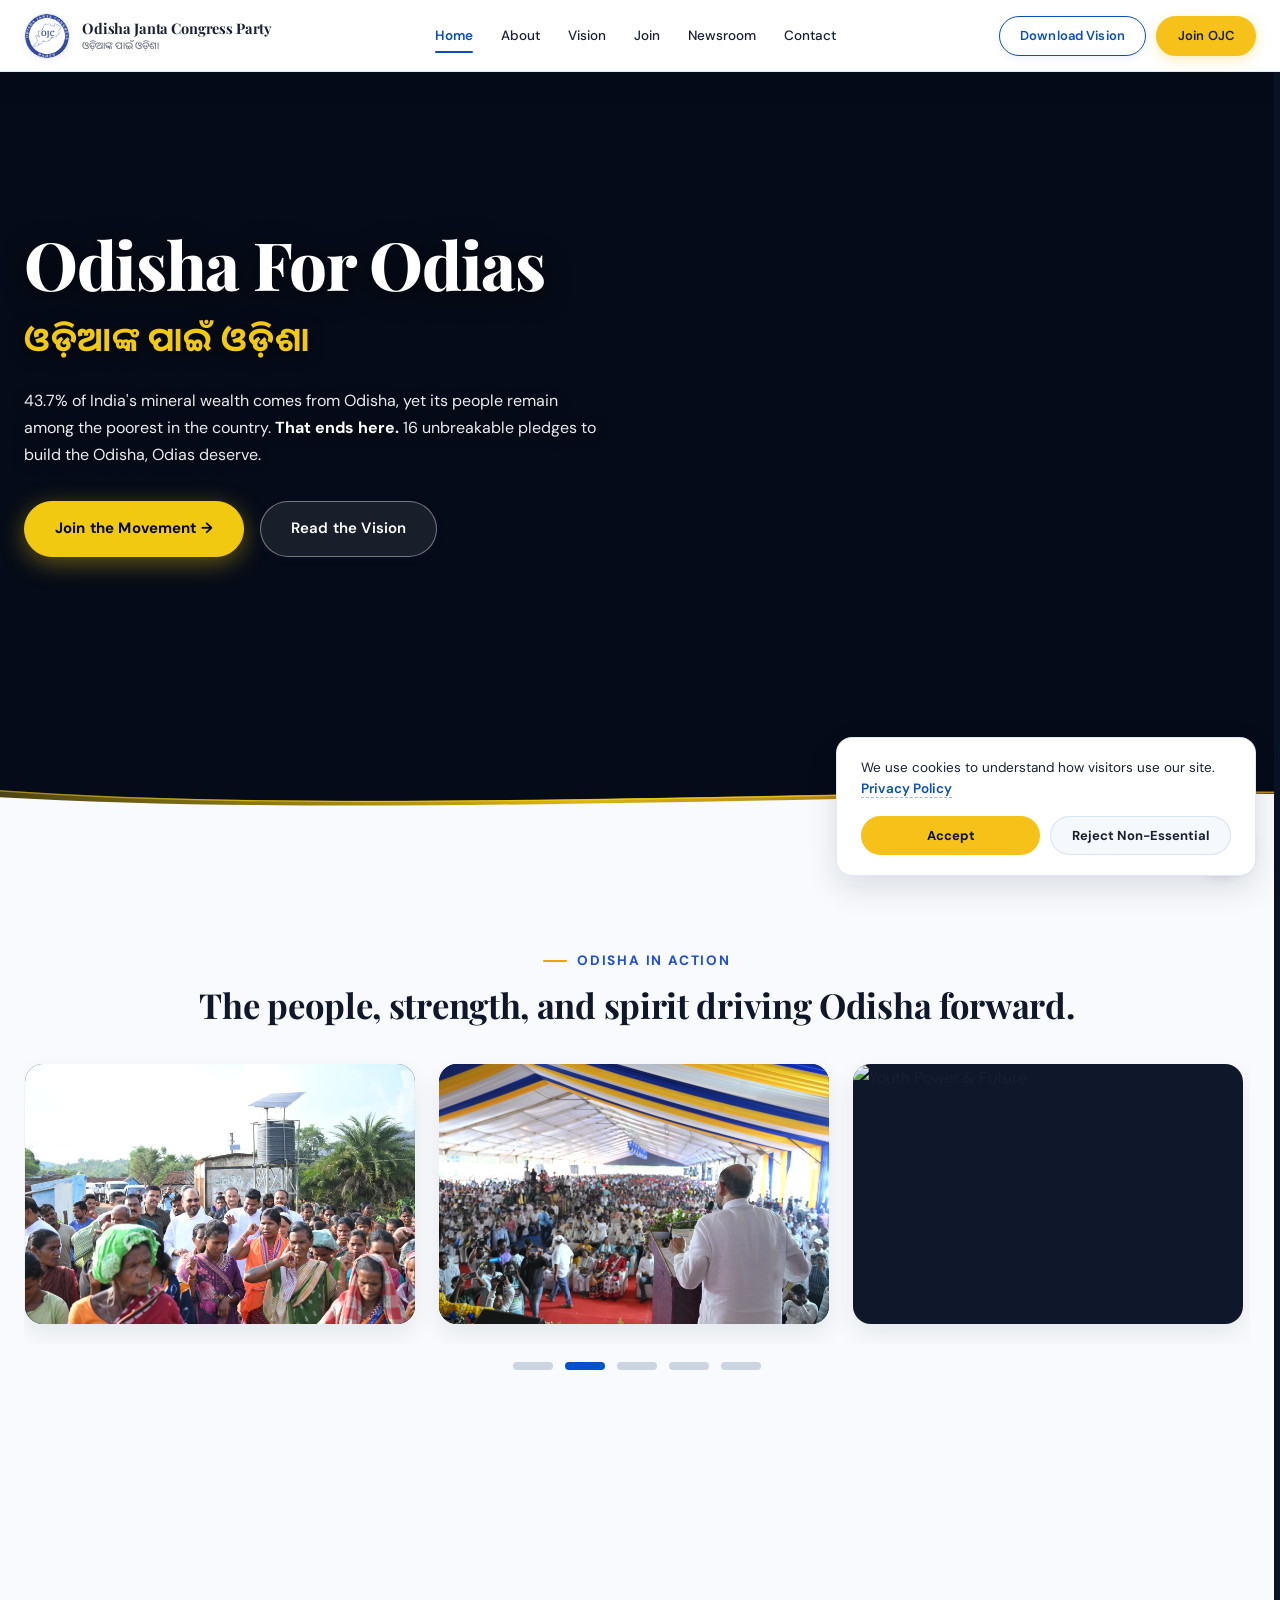
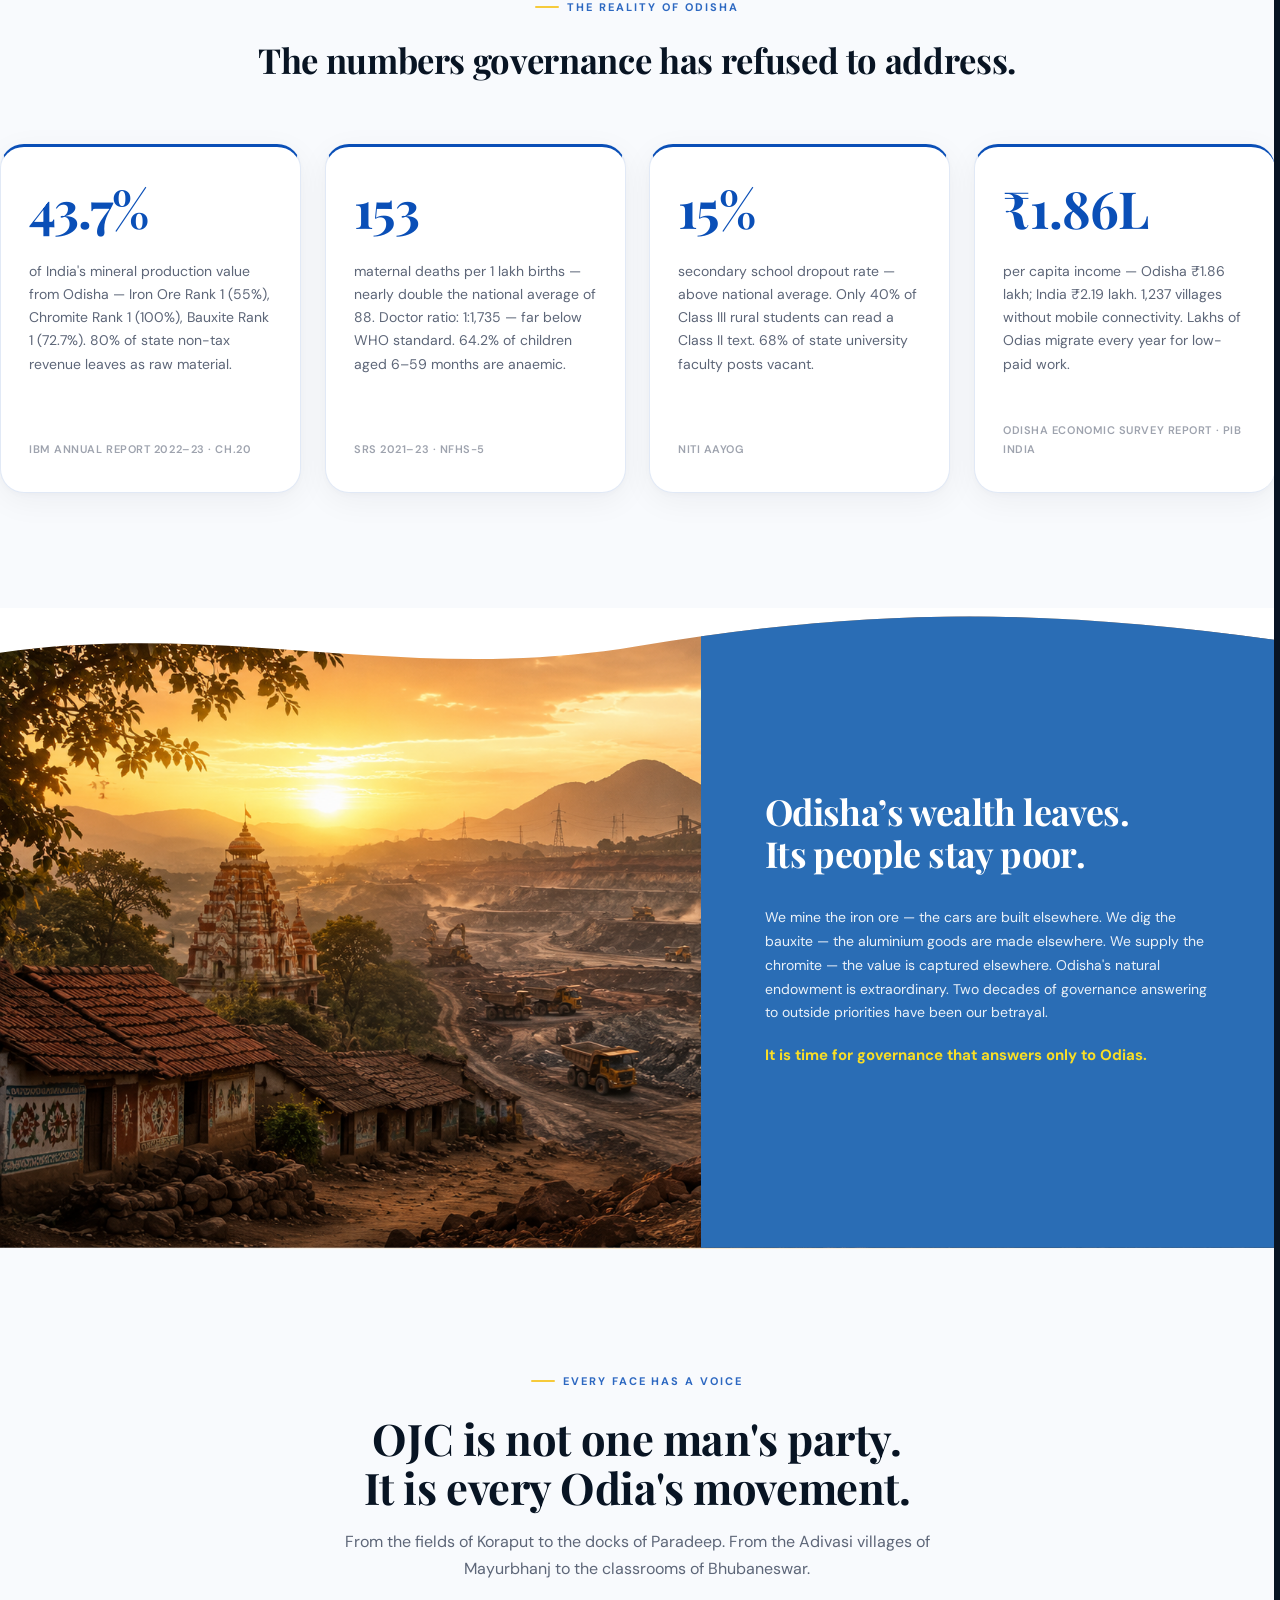
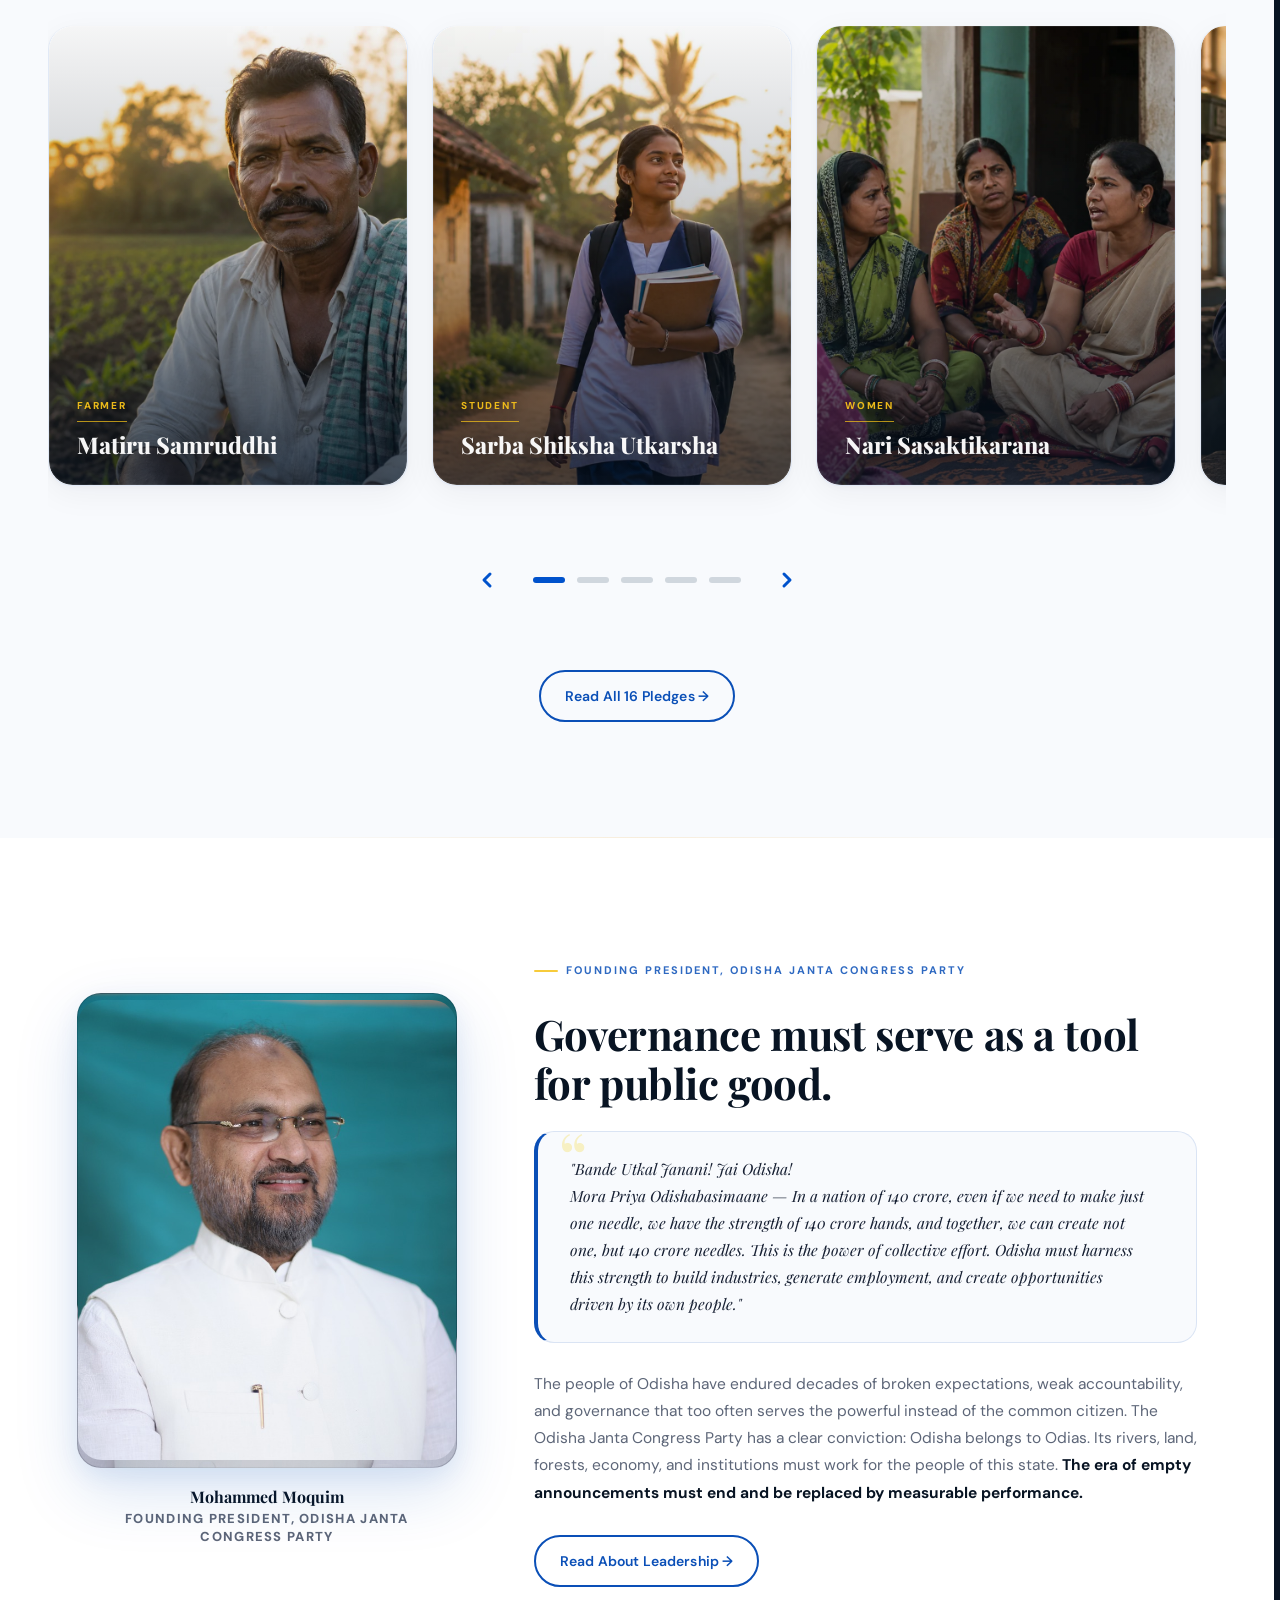
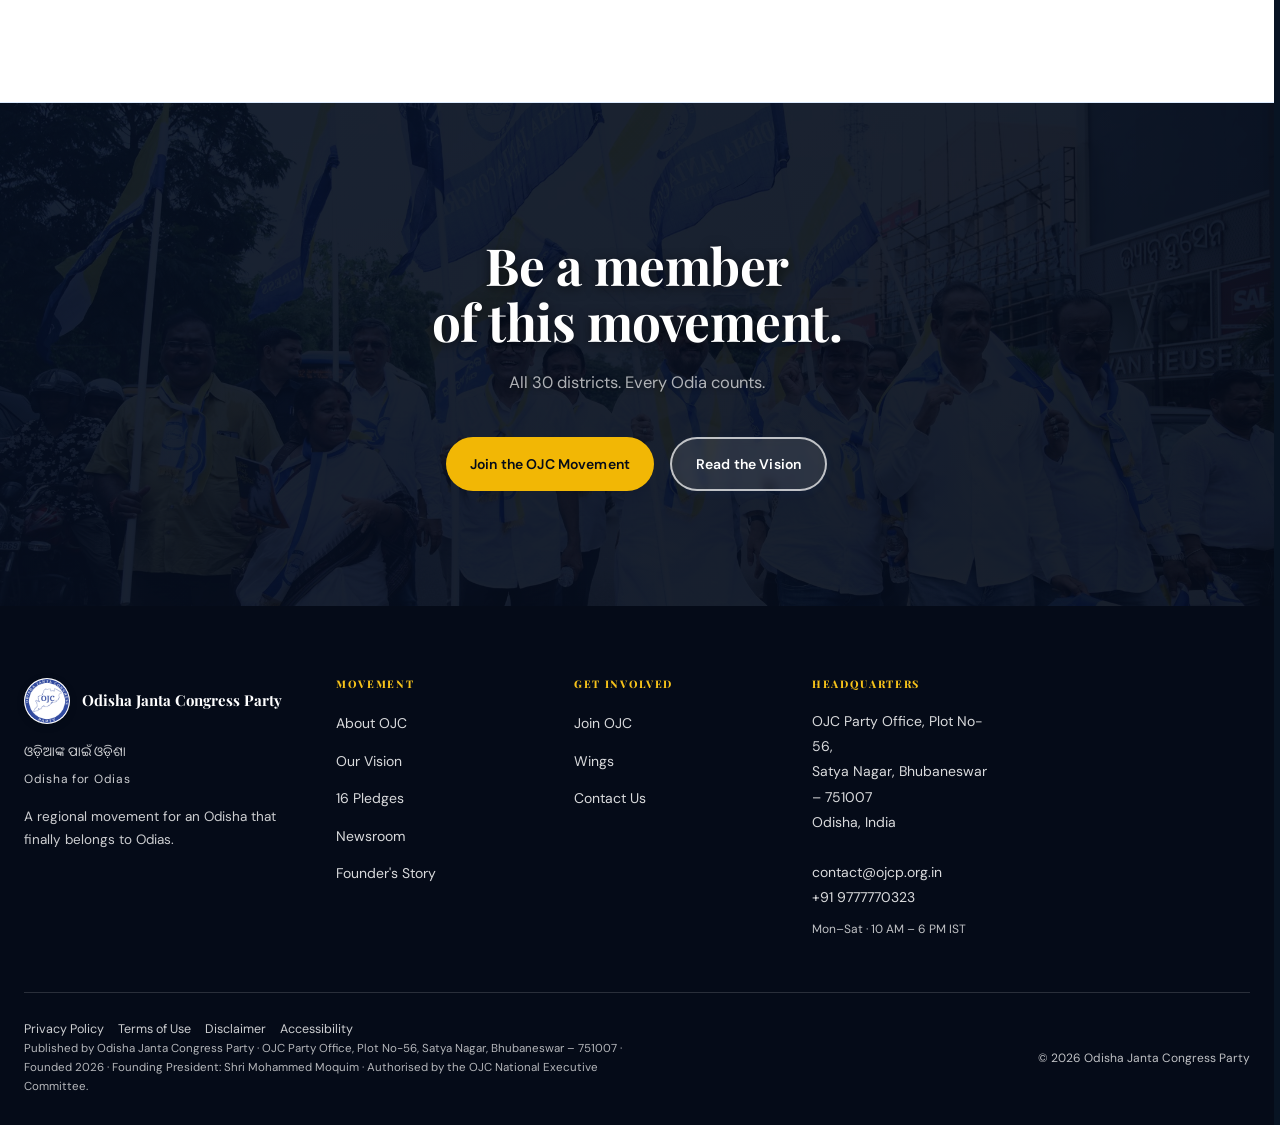
==== commit 0821e8e7: "Update OJCP website design and pages" ====
--- a/index.html
+++ b/index.html
@@ -21,12 +21,12 @@
   <link
     href="https://fonts.googleapis.com/css2?family=Cormorant+Garamond:ital,wght@0,600;0,700;1,600&family=Playfair+Display:ital,wght@0,600;0,700;0,900;1,600&family=DM+Sans:wght@300;400;500;600&family=Noto+Sans+Oriya:wght@400;700&display=swap"
     rel="stylesheet">
-  <link rel="stylesheet" href="assets/css/style.css?v=12.0">
-  <link rel="stylesheet" href="assets/css/ojcp-theme-tokens.css?v=12.0">
-  <link rel="stylesheet" href="assets/css/hero-system.css?v=12.0">
-  <link rel="stylesheet" href="assets/css/homepage-final.css?v=12.0">
-  <link rel="stylesheet" href="assets/css/global-final.css?v=12.0">
-  <link rel="stylesheet" href="assets/css/premium-redesign.css?v=12.0">
+  <link rel="stylesheet" href="assets/css/style.css?v=32.0">
+  <link rel="stylesheet" href="assets/css/ojcp-theme-tokens.css?v=32.0">
+  <link rel="stylesheet" href="assets/css/hero-system.css?v=32.0">
+  <link rel="stylesheet" href="assets/css/homepage-final.css?v=32.0">
+  <link rel="stylesheet" href="assets/css/global-final.css?v=32.0">
+  <link rel="stylesheet" href="assets/css/premium-redesign.css?v=32.0">
   <script async src="https://www.googletagmanager.com/gtag/js?id=G-XXXXXXXXXX"></script>
   <script>window.dataLayer = window.dataLayer || []; function gtag() { dataLayer.push(arguments); } gtag('js', new Date()); gtag('consent', 'default', { analytics_storage: 'denied' }); gtag('config', 'G-XXXXXXXXXX');</script>
 </head>
@@ -36,7 +36,7 @@
   <a class="skip-link" href="#main">Skip to main content</a>
 
   <!-- HEADER -->
-  <header class="site-header hero-mode" role="banner">
+  <header class="site-header scrolled" role="banner">
     <div class="container header-inner">
       <a href="index.html" class="logo-link" aria-label="OJC Home">
         <img src="assets/images/selected/official-ojc-party-logo-final.png?v=6.0" alt="Odisha Janta Congress Party Logo"
@@ -79,16 +79,23 @@
 
   <main id="main">
 
-    <!-- HERO BANNER (DESKTOP) -->
-    <section class="hero hero-desktop-only" aria-labelledby="hero-h1">
-      <div class="hero-bg-texture" aria-hidden="true"></div>
+    <!-- HERO VIDEO SECTION -->
+    <section class="hero hero-video-section" aria-labelledby="hero-h1">
+      <div class="hero-video-wrapper" aria-hidden="true">
+        <video class="hero-bg-video" autoplay loop muted playsinline preload="auto">
+          <source src="assets/videos/hero-video.mp4" type="video/mp4">
+          <source src="hero%20video.mp4" type="video/mp4">
+          <source src="hero video.mp4" type="video/mp4">
+        </video>
+        <div class="hero-video-overlay"></div>
+      </div>
       <div class="container hero-inner">
         <div class="hero-content">
           <h1 id="hero-h1" class="hero-headline fade-in fade-in-delay-1">
             Odisha For Odias
           </h1>
           <span class="hero-headline-odia fade-in fade-in-delay-2" lang="or">ଓଡ଼ିଆଙ୍କ ପାଇଁ ଓଡ଼ିଶା</span>
-          <p class="hero-body hero-body-desktop-only fade-in fade-in-delay-3">43.7% of India's mineral wealth comes from
+          <p class="hero-body fade-in fade-in-delay-3">43.7% of India's mineral wealth comes from
             Odisha, yet its people
             remain among the poorest in the country. <strong>That ends here.</strong> 16 unbreakable pledges to build
             the Odisha, Odias deserve.</p>
@@ -98,7 +105,7 @@
           </div>
         </div>
       </div>
-      <!-- Organic Hero Bottom Divider (Mix of Gold & White) -->
+      <!-- Organic Hero Bottom Divider (Gold & Light) -->
       <div class="hero-bottom-divider" aria-hidden="true">
         <svg viewBox="0 0 1440 120" preserveAspectRatio="none" class="hero-divider-svg">
           <defs>
@@ -113,47 +120,75 @@
               <stop offset="100%" stop-color="#D4A017" stop-opacity="0.8" />
             </linearGradient>
           </defs>
-
-          <!-- Layer 2: Gold Gradient Curve Layer -->
           <path d="M 0,20 C 400,85 1000,10 1440,24 L 1440,120 L 0,120 Z" fill="url(#goldWhiteGradient)" />
-
-          <!-- Layer 3: Vibrant Gold Accent Vector Line -->
           <path d="M 0,22 C 400,87 1000,12 1440,26" fill="none" stroke="url(#goldLineGradient)" stroke-width="3"
             stroke-linecap="round" />
-
-          <!-- Layer 1: Pure White Main Transition Curve -->
-          <path d="M 0,38 C 420,92 1020,24 1440,30 L 1440,120 L 0,120 Z" fill="#ffffff" />
+          <path d="M 0,38 C 420,92 1020,24 1440,30 L 1440,120 L 0,120 Z" fill="#F8FAFD" />
         </svg>
       </div>
     </section>
 
-    <!-- HERO BANNER (MOBILE & TABLET) -->
-    <section class="hero-mobile-only" aria-labelledby="hero-mobile-h1">
-      <div class="hero-mobile-inner">
-        <div class="hero-mobile-image-container">
-          <img src="assets/images/selected/hero-full-composition-bg.webp" alt="Leader Portrait"
-            class="hero-mobile-leader-img" />
-        </div>
-        <div class="hero-mobile-content">
-          <h1 id="hero-mobile-h1" class="hero-mobile-headline fade-in fade-in-delay-1">Odisha For Odias</h1>
-          <span class="hero-mobile-headline-odia fade-in fade-in-delay-2" lang="or">ଓଡ଼ିଆଙ୍କ ପାଇଁ ଓଡ଼ିଶା</span>
-          <div class="hero-mobile-ctas fade-in fade-in-delay-3">
-            <a href="join.html" class="btn btn-primary btn-lg mobile-btn-anim">Join the Movement &rarr;</a>
-            <a href="vision.html" class="btn btn-outline btn-lg mobile-btn-anim">Read the Vision</a>
+    <!-- TRANSFORMED ODISHA / MOVEMENT GALLERY SHOWCASE -->
+    <section class="transformed-section" aria-labelledby="transformed-h2">
+      <div class="container">
+        <!-- CENTERED HEADER (MATCHING USER DESIGN SCREENSHOT) -->
+        <div class="transformed-header-centered fade-in">
+          <span class="transformed-eyebrow-centered">
+            <span class="eyebrow-dash"></span> ODISHA IN ACTION
+          </span>
+          <h2 id="transformed-h2" class="transformed-title-centered">The people, strength, and spirit driving Odisha
+            forward.</h2>
+        </div>
+
+        <!-- IMAGE CAROUSEL SHOWCASE -->
+        <div class="transformed-carousel-wrapper fade-in fade-in-delay-1">
+          <div class="transformed-carousel-grid">
+            <article class="transformed-card">
+              <div class="transformed-card-img-wrapper">
+                <img src="more photos/DSC_1843.JPG.jpeg" alt="Grassroots Movement" loading="lazy" decoding="async">
+              </div>
+            </article>
+
+            <article class="transformed-card">
+              <div class="transformed-card-img-wrapper">
+                <img src="more photos/DSC_1857.JPG.jpeg" alt="Women's Empowerment" loading="lazy" decoding="async">
+              </div>
+            </article>
+
+            <article class="transformed-card">
+              <div class="transformed-card-img-wrapper">
+                <img src="more photos/DSC_8739.JPG.jpeg" alt="Grassroots Leadership" loading="lazy" decoding="async">
+              </div>
+            </article>
+
+            <article class="transformed-card">
+              <div class="transformed-card-img-wrapper">
+                <img src="more photos/DSC_5259.JPG.jpeg" alt="Youth Power & Future" loading="lazy" decoding="async">
+              </div>
+            </article>
+
+            <article class="transformed-card">
+              <div class="transformed-card-img-wrapper">
+                <img src="more photos/DSC_4659.JPG.jpeg" alt="Heritage & Dignity" loading="lazy" decoding="async">
+              </div>
+            </article>
+
+            <article class="transformed-card">
+              <div class="transformed-card-img-wrapper">
+                <img src="more photos/DSC_4662.JPG.jpeg" alt="Unity & Progress" loading="lazy" decoding="async">
+              </div>
+            </article>
           </div>
         </div>
-      </div>
-      <!-- Organic Hero Bottom Divider -->
-      <div class="hero-bottom-divider" aria-hidden="true">
-        <svg viewBox="0 0 1440 120" preserveAspectRatio="none" class="hero-divider-svg">
-          <!-- Layer 2: Subtle Blue Highlight -->
-          <path d="M 0,30 C 400,85 1000,16 1440,22 L 1440,120 L 0,120 Z" fill="#EAF2FF" opacity="0.8" />
-          <!-- Layer 3: Thin Gold Accent Line -->
-          <path d="M 120,50 C 480,86 960,35 1320,26" fill="none" stroke="#F2D21B" stroke-width="2" stroke-opacity="0.14"
-            stroke-linecap="round" />
-          <!-- Layer 1: Pure White Main Curve -->
-          <path d="M 0,38 C 420,92 1020,24 1440,30 L 1440,120 L 0,120 Z" fill="#ffffff" />
-        </svg>
+
+        <!-- CAPSULE DASHES INDICATORS (MATCHING USER IMAGE EXPLICITLY) -->
+        <div class="transformed-nav-dots" aria-label="Carousel pagination">
+          <span class="transformed-dot active" data-index="0" title="Go to slide 1"></span>
+          <span class="transformed-dot" data-index="1" title="Go to slide 2"></span>
+          <span class="transformed-dot" data-index="2" title="Go to slide 3"></span>
+          <span class="transformed-dot" data-index="3" title="Go to slide 4"></span>
+          <span class="transformed-dot" data-index="4" title="Go to slide 5"></span>
+        </div>
       </div>
     </section>
 
@@ -303,9 +338,9 @@
         </div>
         <div class="personas-nav-controls" aria-label="Persona cards navigation">
           <button type="button" class="personas-nav-btn personas-prev-btn" aria-label="Previous persona card">
-            <svg width="20" height="20" viewBox="0 0 24 24" fill="none" stroke="currentColor" stroke-width="2.5"
+            <svg width="24" height="24" viewBox="0 0 24 24" fill="none" stroke="currentColor" stroke-width="3"
               stroke-linecap="round" stroke-linejoin="round">
-              <path d="M19 12H5M12 19l-7-7 7-7" />
+              <polyline points="15 18 9 12 15 6" />
             </svg>
           </button>
           <div class="personas-nav-dots">
@@ -316,9 +351,9 @@
             <span class="personas-dot" data-index="4" title="Go to card 5"></span>
           </div>
           <button type="button" class="personas-nav-btn personas-next-btn" aria-label="Next persona card">
-            <svg width="20" height="20" viewBox="0 0 24 24" fill="none" stroke="currentColor" stroke-width="2.5"
+            <svg width="24" height="24" viewBox="0 0 24 24" fill="none" stroke="currentColor" stroke-width="3"
               stroke-linecap="round" stroke-linejoin="round">
-              <path d="M5 12h14M12 5l7 7-7 7" />
+              <polyline points="9 18 15 12 9 6" />
             </svg>
           </button>
         </div>
@@ -369,13 +404,26 @@
 
 
     <!-- FINAL CTA -->
-    <section class="final-cta-section" aria-labelledby="final-cta-h2">
-      <div class="container final-cta-inner">
-        <h2 id="final-cta-h2" class="final-cta-headline">Be a member<br>of this movement.</h2>
-        <p class="final-cta-sub">All 30 districts. Every Odia counts.</p>
-        <div class="final-cta-buttons">
-          <a href="join.html" class="btn btn-primary btn-lg">Join the OJC Movement</a>
-          <a href="vision.html" class="btn btn-outline btn-lg">Read the Vision</a>
+    <section class="final-cta-section" aria-labelledby="final-cta-h2"
+      style="position: relative; overflow: hidden; background: #050b18 !important; border-top: 1px solid rgba(242, 183, 5, 0.25); border-bottom: none !important; margin-bottom: 0 !important; isolation: isolate; padding: clamp(70px, 8vw, 100px) 0;">
+      <div
+        style="position: absolute; inset: 0; background: linear-gradient(135deg, rgba(7, 19, 43, 0.82), rgba(5, 11, 24, 0.82)), url('assets/images/selected/movement-cta-bg.jpg') center 32% / cover no-repeat; opacity: 0.48; pointer-events: none; z-index: 1;">
+      </div>
+      <div class="container final-cta-inner" style="position: relative; z-index: 2; text-align: center;">
+        <h2 id="final-cta-h2" class="final-cta-headline"
+          style="color: #ffffff !important; font-size: clamp(32px, 5vw, 54px); font-weight: 800; line-height: 1.1; margin-bottom: 16px; text-shadow: 0 2px 12px rgba(0,0,0,0.6);">
+          Be a member<br>of this movement.</h2>
+        <p class="final-cta-sub"
+          style="color: rgba(255, 255, 255, 0.85) !important; font-size: 18px; margin-bottom: 36px; text-shadow: 0 1px 6px rgba(0,0,0,0.6);">
+          All 30 districts. Every Odia counts.</p>
+        <div class="final-cta-buttons"
+          style="display: flex; justify-content: center; align-items: center; gap: 16px; flex-wrap: wrap;">
+          <a href="join.html" class="btn btn-primary btn-lg"
+            style="background: #f2b705 !important; color: #050b18 !important; border: none !important; font-weight: 700; padding: 14px 32px; border-radius: 50px; box-shadow: 0 4px 20px rgba(242, 183, 5, 0.35);">Join
+            the OJC Movement</a>
+          <a href="vision.html" class="btn btn-outline btn-lg"
+            style="background: rgba(255, 255, 255, 0.10) !important; color: #ffffff !important; border: 2px solid rgba(255, 255, 255, 0.7) !important; font-weight: 600; padding: 14px 32px; border-radius: 50px; backdrop-filter: blur(4px);">Read
+            the Vision</a>
         </div>
       </div>
     </section>
@@ -607,6 +655,99 @@
         window.addEventListener('resize', updateDots, { passive: true });
         updateDots();
       }
+
+      // Transformed Odisha carousel showcase automatic 2s loop slider handler
+      const tGrid = document.querySelector('.transformed-carousel-grid');
+      const tDots = document.querySelectorAll('.transformed-dot');
+
+      if (tGrid && tDots.length > 0) {
+        let tTicking = false;
+        let autoPlayTimer = null;
+        let currentSlide = 0;
+
+        function updateTransformedDots() {
+          const maxScroll = tGrid.scrollWidth - tGrid.clientWidth;
+          if (maxScroll <= 0) {
+            tDots.forEach((d, i) => d.classList.toggle('active', i === 0));
+            return;
+          }
+          const scrollLeft = tGrid.scrollLeft;
+          const scrollRatio = Math.max(0, Math.min(1, scrollLeft / maxScroll));
+          const activeIndex = Math.min(tDots.length - 1, Math.round(scrollRatio * (tDots.length - 1)));
+
+          tDots.forEach((dot, idx) => {
+            if (idx === activeIndex) {
+              dot.classList.add('active');
+            } else {
+              dot.classList.remove('active');
+            }
+          });
+          currentSlide = activeIndex;
+        }
+
+        function onTransformedScroll() {
+          if (!tTicking) {
+            window.requestAnimationFrame(() => {
+              updateTransformedDots();
+              tTicking = false;
+            });
+            tTicking = true;
+          }
+        }
+
+        tGrid.addEventListener('scroll', onTransformedScroll, { passive: true });
+        window.addEventListener('resize', onTransformedScroll, { passive: true });
+
+        // Automatic slide transition every 2 seconds
+        function advanceSlide() {
+          const maxScroll = tGrid.scrollWidth - tGrid.clientWidth;
+          if (maxScroll <= 0) return;
+
+          const cards = tGrid.querySelectorAll('.transformed-card');
+          const totalCards = cards.length;
+
+          let nextIndex = currentSlide + 1;
+          if (nextIndex >= tDots.length || nextIndex >= totalCards) {
+            nextIndex = 0;
+          }
+
+          let targetScroll = 0;
+          if (nextIndex === 0) {
+            targetScroll = 0;
+          } else if (nextIndex === tDots.length - 1) {
+            targetScroll = maxScroll;
+          } else if (cards[nextIndex]) {
+            targetScroll = cards[nextIndex].offsetLeft;
+          } else {
+            targetScroll = (nextIndex / (tDots.length - 1)) * maxScroll;
+          }
+
+          tGrid.scrollTo({ left: targetScroll, behavior: 'smooth' });
+          currentSlide = nextIndex;
+        }
+
+        function startAutoPlay() {
+          stopAutoPlay();
+          autoPlayTimer = setInterval(advanceSlide, 2000);
+        }
+
+        function stopAutoPlay() {
+          if (autoPlayTimer) {
+            clearInterval(autoPlayTimer);
+            autoPlayTimer = null;
+          }
+        }
+
+        // Pause auto-play on touch/hover if user interacts
+        const wrapper = document.querySelector('.transformed-carousel-wrapper') || tGrid;
+        wrapper.addEventListener('mouseenter', stopAutoPlay, { passive: true });
+        wrapper.addEventListener('mouseleave', startAutoPlay, { passive: true });
+        wrapper.addEventListener('touchstart', stopAutoPlay, { passive: true });
+        wrapper.addEventListener('touchend', startAutoPlay, { passive: true });
+
+        updateTransformedDots();
+        startAutoPlay();
+      }
     });
   </script>
 </body>
--- a/assets/css/style.css
+++ b/assets/css/style.css
@@ -1154,17 +1154,10 @@
 /* ── Final CTA ──────────────────────────────────────────────── */
 .final-cta-section {
   padding: var(--sp-md) 0;
-  background: linear-gradient(135deg, var(--blue), var(--blue-dark));
+  background-color: #050b18 !important;
   text-align: center;
   position: relative;
   overflow: hidden;
-}
-
-.final-cta-section::before {
-  content: '';
-  position: absolute;
-  inset: 0;
-  background-image: radial-gradient(circle at 50% 50%, rgba(245, 166, 35, 0.1), transparent 70%);
 }
 
 .final-cta-inner {
@@ -10330,4 +10323,541 @@
     min-height: 0;
     font-size: 17px !important;
   }
+}
+
+/* ============================================================
+   PERSONAS CAROUSEL FLOATING PILL NAVIGATION CONTROLS
+   ============================================================ */
+html body .personas-nav-controls,
+body .personas-nav-controls,
+.personas-nav-controls {
+  position: relative !important;
+  display: flex !important;
+  align-items: center !important;
+  justify-content: center !important;
+  gap: 24px !important;
+  margin: 32px auto 24px auto !important;
+  padding: 0 !important;
+  background: transparent !important;
+  border: none !important;
+  box-shadow: none !important;
+  border-radius: 0 !important;
+  z-index: 10 !important;
+}
+
+html body .personas-nav-btn,
+body .personas-nav-btn,
+.personas-nav-btn {
+  pointer-events: auto !important;
+  display: inline-flex !important;
+  align-items: center !important;
+  justify-content: center !important;
+  width: 36px !important;
+  height: 36px !important;
+  min-width: 36px !important;
+  min-height: 36px !important;
+  background: transparent !important;
+  border: none !important;
+  color: #0052cc !important;
+  cursor: pointer !important;
+  box-shadow: none !important;
+  transition: transform 0.2s ease !important;
+  padding: 0 !important;
+}
+
+html body .personas-nav-btn:hover,
+body .personas-nav-btn:hover,
+.personas-nav-btn:hover {
+  background: transparent !important;
+  border-color: transparent !important;
+  color: #003db3 !important;
+  transform: scale(1.15) !important;
+  box-shadow: none !important;
+}
+
+html body .personas-nav-btn:active,
+body .personas-nav-btn:active,
+.personas-nav-btn:active {
+  transform: scale(0.92) !important;
+}
+
+html body .personas-nav-btn svg,
+body .personas-nav-btn svg,
+.personas-nav-btn svg {
+  width: 24px !important;
+  height: 24px !important;
+  stroke: #0052cc !important;
+  stroke-width: 3 !important;
+  stroke-linecap: round !important;
+  stroke-linejoin: round !important;
+  display: block !important;
+  transition: stroke 0.2s ease !important;
+}
+
+html body .personas-nav-btn:hover svg,
+body .personas-nav-btn:hover svg,
+.personas-nav-btn:hover svg {
+  stroke: #003db3 !important;
+}
+
+html body .personas-nav-dots,
+body .personas-nav-dots,
+.personas-nav-dots {
+  display: flex !important;
+  align-items: center !important;
+  gap: 12px !important;
+  padding: 0 4px !important;
+}
+
+html body .personas-dot,
+body .personas-dot,
+.personas-dot {
+  width: 32px !important;
+  height: 6px !important;
+  border-radius: 4px !important;
+  background: #d0d7de !important;
+  transition: all 0.25s cubic-bezier(0.4, 0, 0.2, 1) !important;
+  display: inline-block !important;
+  cursor: pointer !important;
+  border: none !important;
+  margin: 0 !important;
+  padding: 0 !important;
+}
+
+html body .personas-dot:hover,
+body .personas-dot:hover,
+.personas-dot:hover {
+  background: #b0b9c6 !important;
+}
+
+html body .personas-dot.active,
+body .personas-dot.active,
+.personas-dot.active {
+  width: 32px !important;
+  height: 6px !important;
+  border-radius: 4px !important;
+  background: #0052cc !important;
+}
+
+/* ============================================================
+   TRANSFORMED ODISHA / MOVEMENT GALLERY SHOWCASE (INSPIRATION CAROUSEL)
+   ============================================================ */
+html body .transformed-section,
+body .transformed-section,
+.transformed-section {
+  background: #F8FAFD !important;
+  padding: 36px 0 16px 0 !important;
+  position: relative !important;
+  overflow: hidden !important;
+}
+
+html body .transformed-header,
+body .transformed-header,
+.transformed-header {
+  display: flex !important;
+  flex-direction: row !important;
+  align-items: center !important;
+  justify-content: space-between !important;
+  gap: 32px !important;
+  margin-bottom: 36px !important;
+}
+
+@media (max-width: 768px) {
+
+  html body .transformed-header,
+  body .transformed-header,
+  .transformed-header {
+    flex-direction: column !important;
+    align-items: flex-start !important;
+    gap: 16px !important;
+    margin-bottom: 24px !important;
+  }
+}
+
+html body .transformed-title-block,
+body .transformed-title-block,
+.transformed-title-block {
+  flex: 1 !important;
+}
+
+html body .transformed-eyebrow,
+body .transformed-eyebrow,
+.transformed-eyebrow {
+  display: block !important;
+  font-family: 'Noto Sans Oriya', sans-serif !important;
+  font-size: 2.3rem !important;
+  font-weight: 700 !important;
+  color: #16a34a !important;
+  line-height: 1.25 !important;
+  margin-bottom: 4px !important;
+  letter-spacing: -0.5px !important;
+}
+
+html body .transformed-title,
+body .transformed-title,
+.transformed-title {
+  font-family: 'Playfair Display', serif !important;
+  font-size: 1.85rem !important;
+  font-weight: 700 !important;
+  color: #0f172a !important;
+  margin: 0 !important;
+}
+
+html body .transformed-subhead-block,
+body .transformed-subhead-block,
+.transformed-subhead-block {
+  flex: 1.2 !important;
+  border-left: 3.5px solid #f59e0b !important;
+  padding-left: 20px !important;
+}
+
+@media (max-width: 768px) {
+
+  html body .transformed-subhead-block,
+  body .transformed-subhead-block,
+  .transformed-subhead-block {
+    border-left-width: 3px !important;
+    padding-left: 14px !important;
+  }
+}
+
+html body .transformed-subhead,
+body .transformed-subhead,
+.transformed-subhead {
+  font-family: 'DM Sans', sans-serif !important;
+  font-size: 1.05rem !important;
+  line-height: 1.6 !important;
+  color: #475569 !important;
+  margin: 0 !important;
+}
+
+html body .transformed-carousel-wrapper,
+body .transformed-carousel-wrapper,
+.transformed-carousel-wrapper {
+  position: relative !important;
+  display: flex !important;
+  align-items: center !important;
+}
+
+html body .transformed-carousel-grid,
+body .transformed-carousel-grid,
+.transformed-carousel-grid {
+  display: flex !important;
+  gap: 24px !important;
+  overflow-x: auto !important;
+  scroll-behavior: smooth !important;
+  scroll-snap-type: x mandatory !important;
+  padding: 12px 4px 20px 4px !important;
+  -webkit-overflow-scrolling: touch !important;
+  scrollbar-width: none !important;
+  width: 100% !important;
+  will-change: scroll-position !important;
+  contain: layout style paint !important;
+  transform: translateZ(0) !important;
+}
+
+.transformed-carousel-grid::-webkit-scrollbar {
+  display: none !important;
+}
+
+html body .transformed-card,
+body .transformed-card,
+.transformed-card {
+  flex: 0 0 calc(33.333% - 16px) !important;
+  min-width: 320px !important;
+  scroll-snap-align: start !important;
+  border-radius: 18px !important;
+  overflow: hidden !important;
+  box-shadow: 0 10px 24px rgba(15, 23, 42, 0.08) !important;
+  transition: transform 0.25s cubic-bezier(0.4, 0, 0.2, 1), box-shadow 0.25s ease !important;
+  background: #0f172a !important;
+  transform: translateZ(0) !important;
+  backface-visibility: hidden !important;
+}
+
+@media (max-width: 992px) {
+
+  html body .transformed-card,
+  body .transformed-card,
+  .transformed-card {
+    flex: 0 0 calc(50% - 12px) !important;
+    min-width: 280px !important;
+  }
+}
+
+@media (max-width: 640px) {
+
+  html body .transformed-card,
+  body .transformed-card,
+  .transformed-card {
+    flex: 0 0 76% !important;
+    min-width: 220px !important;
+  }
+
+  html body .transformed-card-img-wrapper,
+  body .transformed-card-img-wrapper,
+  .transformed-card-img-wrapper {
+    height: 185px !important;
+  }
+}
+
+html body .transformed-card:hover,
+body .transformed-card:hover,
+.transformed-card:hover {
+  transform: translateY(-6px) translateZ(0) !important;
+  box-shadow: 0 18px 40px rgba(15, 23, 42, 0.16) !important;
+}
+
+html body .transformed-card-img-wrapper,
+body .transformed-card-img-wrapper,
+.transformed-card-img-wrapper {
+  position: relative !important;
+  width: 100% !important;
+  height: 260px !important;
+  overflow: hidden !important;
+  transform: translateZ(0) !important;
+}
+
+html body .transformed-card-img-wrapper img,
+body .transformed-card-img-wrapper img,
+.transformed-card-img-wrapper img {
+  width: 100% !important;
+  height: 100% !important;
+  object-fit: cover !important;
+  object-position: center !important;
+  transition: transform 0.35s cubic-bezier(0.4, 0, 0.2, 1) !important;
+  transform: translateZ(0) !important;
+  backface-visibility: hidden !important;
+}
+
+html body .transformed-card:hover .transformed-card-img-wrapper img,
+body .transformed-card:hover .transformed-card-img-wrapper img,
+.transformed-card:hover .transformed-card-img-wrapper img {
+  transform: scale(1.05) translateZ(0) !important;
+}
+
+html body .transformed-card-overlay,
+body .transformed-card-overlay,
+.transformed-card-overlay {
+  position: absolute !important;
+  inset: 0 !important;
+  background: linear-gradient(to top, rgba(5, 11, 24, 0.92) 0%, rgba(5, 11, 24, 0.35) 55%, transparent 100%) !important;
+  pointer-events: none !important;
+}
+
+html body .transformed-card-content,
+body .transformed-card-content,
+.transformed-card-content {
+  position: absolute !important;
+  bottom: 0 !important;
+  left: 0 !important;
+  right: 0 !important;
+  padding: 20px 22px !important;
+  z-index: 2 !important;
+  color: #ffffff !important;
+}
+
+html body .transformed-card-odia,
+body .transformed-card-odia,
+.transformed-card-odia {
+  display: block !important;
+  font-family: 'Noto Sans Oriya', sans-serif !important;
+  font-size: 1.25rem !important;
+  font-weight: 700 !important;
+  color: #ffffff !important;
+  margin-bottom: 4px !important;
+  text-shadow: 0 2px 6px rgba(0, 0, 0, 0.6) !important;
+}
+
+html body .transformed-card-title,
+body .transformed-card-title,
+.transformed-card-title {
+  font-family: 'DM Sans', sans-serif !important;
+  font-size: 0.95rem !important;
+  font-weight: 500 !important;
+  color: rgba(255, 255, 255, 0.88) !important;
+  margin: 0 !important;
+  letter-spacing: 0.3px !important;
+}
+
+html body .transformed-nav-btn,
+body .transformed-nav-btn,
+.transformed-nav-btn {
+  position: absolute !important;
+  top: 50% !important;
+  transform: translateY(-50%) !important;
+  z-index: 6 !important;
+  width: 44px !important;
+  height: 44px !important;
+  border-radius: 50% !important;
+  background: rgba(255, 255, 255, 0.95) !important;
+  border: 1px solid #e2e8f0 !important;
+  color: #0f172a !important;
+  display: flex !important;
+  align-items: center !important;
+  justify-content: center !important;
+  cursor: pointer !important;
+  box-shadow: 0 6px 18px rgba(0, 0, 0, 0.12) !important;
+  transition: transform 0.2s ease, background 0.2s ease, color 0.2s ease !important;
+}
+
+html body .transformed-prev-btn,
+body .transformed-prev-btn,
+.transformed-prev-btn {
+  left: -20px !important;
+}
+
+html body .transformed-next-btn,
+body .transformed-next-btn,
+.transformed-next-btn {
+  right: -20px !important;
+}
+
+@media (max-width: 768px) {
+
+  html body .transformed-nav-btn,
+  body .transformed-nav-btn,
+  .transformed-nav-btn {
+    display: none !important;
+  }
+}
+
+html body .transformed-nav-btn:hover,
+body .transformed-nav-btn:hover,
+.transformed-nav-btn:hover {
+  background: #ffffff !important;
+  transform: translateY(-50%) scale(1.1) !important;
+  color: #16a34a !important;
+  box-shadow: 0 8px 24px rgba(22, 163, 74, 0.2) !important;
+}
+
+html body .transformed-nav-dots,
+body .transformed-nav-dots,
+.transformed-nav-dots {
+  display: flex !important;
+  align-items: center !important;
+  justify-content: center !important;
+  gap: 12px !important;
+  margin: 18px auto 0 auto !important;
+  padding: 0 !important;
+  width: 100% !important;
+}
+
+html body .transformed-dot,
+body .transformed-dot,
+.transformed-dot {
+  width: 40px !important;
+  height: 8px !important;
+  border-radius: 9999px !important;
+  background-color: #cbd5e1 !important;
+  cursor: default !important;
+  pointer-events: none !important;
+  transition: background-color 0.25s ease, transform 0.2s ease !important;
+  display: inline-block !important;
+  border: none !important;
+  outline: none !important;
+}
+
+html body .transformed-dot:hover,
+body .transformed-dot:hover,
+.transformed-dot:hover {
+  background-color: #94a3b8 !important;
+}
+
+html body .transformed-dot.active,
+body .transformed-dot.active,
+.transformed-dot.active {
+  background-color: #0052cc !important;
+}
+
+@media (max-width: 640px) {
+
+  html body .transformed-nav-dots,
+  body .transformed-nav-dots,
+  .transformed-nav-dots {
+    gap: 8px !important;
+    margin: 14px auto 0 auto !important;
+  }
+
+  html body .transformed-dot,
+  body .transformed-dot,
+  .transformed-dot {
+    width: 24px !important;
+    height: 5px !important;
+  }
+}
+
+/* Centered Header Style matching user screenshot design */
+html body .transformed-header-centered,
+body .transformed-header-centered,
+.transformed-header-centered {
+  text-align: center !important;
+  max-width: 1200px !important;
+  margin: 0 auto 24px auto !important;
+  padding: 0 12px !important;
+  width: 100% !important;
+  box-sizing: border-box !important;
+}
+
+html body .transformed-eyebrow-centered,
+body .transformed-eyebrow-centered,
+.transformed-eyebrow-centered {
+  display: inline-flex !important;
+  align-items: center !important;
+  justify-content: center !important;
+  gap: 10px !important;
+  font-family: 'DM Sans', sans-serif !important;
+  font-size: 0.85rem !important;
+  font-weight: 700 !important;
+  text-transform: uppercase !important;
+  letter-spacing: 1.8px !important;
+  color: #1d4ed8 !important;
+  margin-bottom: 12px !important;
+}
+
+html body .transformed-eyebrow-centered .eyebrow-dash,
+body .transformed-eyebrow-centered .eyebrow-dash,
+.transformed-eyebrow-centered .eyebrow-dash {
+  width: 24px !important;
+  height: 2.5px !important;
+  background: #f59e0b !important;
+  border-radius: 2px !important;
+  display: inline-block !important;
+}
+
+html body .transformed-title-centered,
+body .transformed-title-centered,
+.transformed-title-centered {
+  font-family: 'Playfair Display', serif !important;
+  font-size: clamp(0.75rem, 2.7vw, 2.3rem) !important;
+  font-weight: 700 !important;
+  color: #0f172a !important;
+  line-height: 1.25 !important;
+  margin: 0 !important;
+  letter-spacing: -0.3px !important;
+  white-space: nowrap !important;
+  display: block !important;
+  text-align: center !important;
+  width: 100% !important;
+}
+
+@media (max-width: 768px) {
+
+  html body .transformed-title-centered,
+  body .transformed-title-centered,
+  .transformed-title-centered {
+    font-size: clamp(0.72rem, 3.2vw, 1.4rem) !important;
+    white-space: nowrap !important;
+  }
+}
+
+@media (max-width: 480px) {
+
+  html body .transformed-title-centered,
+  body .transformed-title-centered,
+  .transformed-title-centered {
+    font-size: clamp(0.68rem, 3.3vw, 1.05rem) !important;
+    white-space: nowrap !important;
+    letter-spacing: -0.4px !important;
+  }
 }
--- a/assets/css/hero-system.css
+++ b/assets/css/hero-system.css
@@ -27,7 +27,8 @@
   overflow: hidden;
   display: flex;
   align-items: center;
-  min-height: 420px;
+  min-height: clamp(550px, 80vh, 760px) !important;
+  height: clamp(550px, 80vh, 760px) !important;
   padding: var(--inner-hero-top) 0 var(--inner-hero-bottom);
   color: var(--inner-hero-text);
   text-align: center;
--- a/assets/css/homepage-final.css
+++ b/assets/css/homepage-final.css
@@ -165,7 +165,8 @@
   scroll-margin-top: calc(var(--nav-h, 72px) + 26px);
 }
 
-body.has-hero :is(#stats-h2,
+body.has-hero :is(#stats-h1,
+  #stats-h2,
   #ideology-h2,
   #trio-h2,
   #fights-h2,
@@ -185,6 +186,11 @@
   background:
     radial-gradient(ellipse 50% 40% at 86% 6%, rgba(var(--color-accent-rgb, 245, 166, 35), 0.035), transparent 68%),
     linear-gradient(180deg, var(--stats-dark-bg, #071126) 0%, var(--hero-panel-bg, #050b18) 100%) !important;
+}
+
+body.has-hero main > .stats-section:first-child,
+body.has-hero .stats-section:first-child {
+  padding-top: calc(var(--nav-h, 72px) + clamp(36px, 4vw, 56px)) !important;
 }
 
 body.has-hero .stats-header {
@@ -1622,30 +1628,36 @@
    ============================================================ */
 .hero-bottom-divider {
   position: absolute !important;
-  bottom: 0 !important;
+  bottom: -2px !important;
   left: 0 !important;
+  right: 0 !important;
   width: 100% !important;
-  height: 90px !important;
-  z-index: 5 !important;
+  height: auto !important;
+  line-height: 0 !important;
+  z-index: 10 !important;
   pointer-events: none !important;
-  overflow: hidden !important;
-  filter: drop-shadow(0 -10px 25px rgba(11, 25, 44, 0.03)) !important;
+  overflow: visible !important;
 }
 
 .hero-divider-svg {
   display: block !important;
   width: 100% !important;
-  height: 100% !important;
+  height: clamp(36px, 6vw, 75px) !important;
+  margin: 0 !important;
+  padding: 0 !important;
+  vertical-align: bottom !important;
 }
 
 @media (max-width: 1023px) {
   .hero-bottom-divider {
-    height: 60px !important;
+    height: auto !important;
+    bottom: -2px !important;
   }
 }
 
 @media (max-width: 640px) {
   .hero-bottom-divider {
-    height: 44px !important;
+    height: auto !important;
+    bottom: -2px !important;
   }
 }
--- a/assets/css/premium-redesign.css
+++ b/assets/css/premium-redesign.css
@@ -582,15 +582,50 @@
 
 /* Dividers between sections */
 body main>section+section::before,
-body.about-page .about-hero-redesign + section::before,
-body.join-page .join-hero-redesign + section::before,
-body.newsroom-page .newsroom-hero-redesign + section::before,
-body.vision-page .vision-hero-redesign + section::before,
-body.has-hero .hero + section::before {
+body.about-page .about-hero-redesign+section::before,
+body.join-page .join-hero-redesign+section::before,
+body.newsroom-page .newsroom-hero-redesign+section::before,
+body.vision-page .vision-hero-redesign+section::before,
+body.has-hero .hero+section::before {
   display: none !important;
   content: none !important;
   height: 0 !important;
   background: transparent !important;
+}
+
+/* Reduced space between Hero section and Content section */
+body main>section.hero+section,
+body main>section.hero-mobile-only+section,
+body main>section.vision-hero-redesign+section,
+body main>section.about-hero-redesign+section,
+body main>section.join-hero-redesign+section,
+body main>section.newsroom-hero-redesign+section,
+body main>section.contact-hero-redesign+section,
+body.join-page main>#join-section,
+body.newsroom-page main>.newsroom-gallery-section,
+body.about-page main>.about-founder-section,
+body.contact-page main>.contact-channel-section,
+body.vision-page main>#feature-chapters,
+body.vision-page main>.visions-feature-group,
+body.legal-page main>.legal-hero+section,
+body main>.page-hero+section,
+body main>.legal-hero+section {
+  padding-top: clamp(4px, 1vw, 12px) !important;
+}
+
+body.newsroom-page main>section .newsroom-flag {
+  padding: 0 !important;
+  margin-top: 2px !important;
+  margin-bottom: 2px !important;
+}
+
+body.newsroom-page #gallery-h2 {
+  margin-top: 4px !important;
+  margin-bottom: 4px !important;
+}
+
+body.newsroom-page .newsroom-gallery-grid {
+  margin-top: 16px !important;
 }
 
 /* ==========================================
@@ -682,13 +717,18 @@
   height: auto !important;
   min-height: 0 !important;
   max-height: none !important;
-  padding-top: clamp(40px, 4.5vw, 64px) !important;
+  padding-top: 24px !important;
   padding-bottom: 0 !important;
   margin-top: 0 !important;
   margin-bottom: 0 !important;
   background-color: #F8FAFD !important;
   background: #F8FAFD !important;
   box-sizing: border-box !important;
+}
+
+body.has-hero main>.stats-section:first-child,
+body.has-hero .stats-section:first-child {
+  padding-top: calc(var(--nav-h, 72px) + clamp(36px, 4vw, 56px)) !important;
 }
 
 body.has-hero .stats-section::before,
@@ -1186,18 +1226,18 @@
 body .personas-nav-controls,
 .personas-nav-controls {
   position: relative !important;
-  display: inline-flex !important;
+  display: flex !important;
   align-items: center !important;
   justify-content: center !important;
-  gap: 16px !important;
+  gap: 24px !important;
   margin: 32px auto 24px auto !important;
-  padding: 6px 14px !important;
-  background: rgba(255, 255, 255, 0.95) !important;
-  backdrop-filter: blur(12px) !important;
-  -webkit-backdrop-filter: blur(12px) !important;
-  border: 1px solid #dbeafe !important;
-  border-radius: 50px !important;
-  box-shadow: 0 8px 24px rgba(15, 23, 42, 0.07), 0 2px 6px rgba(15, 23, 42, 0.04) !important;
+  padding: 0 !important;
+  background: transparent !important;
+  border: none !important;
+  box-shadow: none !important;
+  backdrop-filter: none !important;
+  -webkit-backdrop-filter: none !important;
+  border-radius: 0 !important;
   width: auto !important;
   left: auto !important;
   right: auto !important;
@@ -1218,33 +1258,53 @@
   display: inline-flex !important;
   align-items: center !important;
   justify-content: center !important;
-  width: 44px !important;
-  height: 44px !important;
-  border-radius: 50% !important;
-  background: linear-gradient(135deg, #0a4fb7 0%, #1e3a8a 100%) !important;
-  border: 2px solid transparent !important;
-  color: #ffffff !important;
-  font-size: 18px !important;
-  font-weight: 700 !important;
+  width: 36px !important;
+  height: 36px !important;
+  min-width: 36px !important;
+  min-height: 36px !important;
+  background: transparent !important;
+  border: none !important;
+  color: #0052cc !important;
+  font-size: 20px !important;
   cursor: pointer !important;
-  box-shadow: 0 4px 12px rgba(10, 79, 183, 0.26) !important;
-  transition: all 0.25s cubic-bezier(0.4, 0, 0.2, 1) !important;
+  box-shadow: none !important;
+  transition: transform 0.2s ease !important;
+  padding: 0 !important;
 }
 
 html body.has-hero .personas-nav-btn:hover,
 body .personas-nav-btn:hover,
 .personas-nav-btn:hover {
-  background: linear-gradient(135deg, #2563eb 0%, #0a4fb7 100%) !important;
-  border-color: #fade25 !important;
-  color: #ffffff !important;
-  transform: translateY(-2px) scale(1.06) !important;
-  box-shadow: 0 8px 20px rgba(10, 79, 183, 0.38) !important;
+  background: transparent !important;
+  border-color: transparent !important;
+  color: #003db3 !important;
+  transform: scale(1.15) !important;
+  box-shadow: none !important;
 }
 
 html body.has-hero .personas-nav-btn:active,
 body .personas-nav-btn:active,
 .personas-nav-btn:active {
-  transform: translateY(0) scale(0.96) !important;
+  transform: scale(0.92) !important;
+}
+
+html body.has-hero .personas-nav-btn svg,
+body .personas-nav-btn svg,
+.personas-nav-btn svg {
+  width: 24px !important;
+  height: 24px !important;
+  stroke: #0052cc !important;
+  stroke-width: 3 !important;
+  stroke-linecap: round !important;
+  stroke-linejoin: round !important;
+  display: block !important;
+  transition: stroke 0.2s ease !important;
+}
+
+html body.has-hero .personas-nav-btn:hover svg,
+body .personas-nav-btn:hover svg,
+.personas-nav-btn:hover svg {
+  stroke: #003db3 !important;
 }
 
 html body.has-hero .personas-nav-dots,
@@ -1252,27 +1312,38 @@
 .personas-nav-dots {
   display: flex !important;
   align-items: center !important;
-  gap: 8px !important;
-  padding: 0 6px !important;
+  gap: 12px !important;
+  padding: 0 4px !important;
 }
 
 html body.has-hero .personas-dot,
 body .personas-dot,
 .personas-dot {
-  width: 8px !important;
-  height: 8px !important;
-  border-radius: 50% !important;
-  background: #cbd5e1 !important;
-  transition: all 0.25s ease !important;
+  width: 32px !important;
+  height: 6px !important;
+  border-radius: 4px !important;
+  background: #d0d7de !important;
+  transition: all 0.25s cubic-bezier(0.4, 0, 0.2, 1) !important;
   display: inline-block !important;
+  cursor: pointer !important;
+  border: none !important;
+  margin: 0 !important;
+  padding: 0 !important;
+}
+
+html body.has-hero .personas-dot:hover,
+body .personas-dot:hover,
+.personas-dot:hover {
+  background: #b0b9c6 !important;
 }
 
 html body.has-hero .personas-dot.active,
 body .personas-dot.active,
 .personas-dot.active {
-  width: 24px !important;
-  border-radius: 12px !important;
-  background: #0a4fb7 !important;
+  width: 32px !important;
+  height: 6px !important;
+  border-radius: 4px !important;
+  background: #0052cc !important;
 }
 
 body.has-hero .personas-grid,
@@ -1978,9 +2049,9 @@
 body .site-footer,
 body.has-hero .site-footer,
 .site-footer {
-  background: #0B1727 !important;
-  background-color: #0B1727 !important;
-  border-top: 3.5px solid #F6C21A !important;
+  background: #050b18 !important;
+  background-color: #050b18 !important;
+  border-top: none !important;
   color: #ffffff !important;
   position: relative !important;
 }
@@ -4244,31 +4315,37 @@
    ============================================================ */
 .hero-bottom-divider {
   position: absolute !important;
-  bottom: 0 !important;
+  bottom: -2px !important;
   left: 0 !important;
+  right: 0 !important;
   width: 100% !important;
-  height: 90px !important;
-  z-index: 5 !important;
+  height: auto !important;
+  line-height: 0 !important;
+  z-index: 10 !important;
   pointer-events: none !important;
-  overflow: hidden !important;
-  filter: drop-shadow(0 -10px 25px rgba(11, 25, 44, 0.03)) !important;
+  overflow: visible !important;
 }
 
 .hero-divider-svg {
   display: block !important;
   width: 100% !important;
-  height: 100% !important;
+  height: clamp(36px, 6vw, 75px) !important;
+  margin: 0 !important;
+  padding: 0 !important;
+  vertical-align: bottom !important;
 }
 
 @media (max-width: 1023px) {
   .hero-bottom-divider {
-    height: 60px !important;
+    height: auto !important;
+    bottom: -2px !important;
   }
 }
 
 @media (max-width: 640px) {
   .hero-bottom-divider {
-    height: 44px !important;
+    height: auto !important;
+    bottom: -2px !important;
   }
 }
 
@@ -5649,12 +5726,14 @@
   transform: scaleX(-1) !important;
 }
 
-margin-top: 10px !important;
-margin-bottom: 0 !important;
-text-align: left !important;
-color: var(--pr-gold, #D8A21D) !important;
-display: block !important;
-max-width: 210px !important;
+/* Founder role kicker styling */
+.founder-role-kicker {
+  margin-top: 10px !important;
+  margin-bottom: 0 !important;
+  text-align: left !important;
+  color: var(--pr-gold, #D8A21D) !important;
+  display: block !important;
+  max-width: 210px !important;
 }
 
 body.has-hero .hero-mobile-ctas,
@@ -7278,9 +7357,11 @@
   width: 100% !important;
   max-width: 100% !important;
   min-width: 100% !important;
-  height: clamp(520px, 75vh, 720px) !important;
+  height: clamp(550px, 80vh, 760px) !important;
+  min-height: clamp(550px, 80vh, 760px) !important;
+  padding-top: 0 !important;
+  padding-bottom: 0 !important;
   margin: 0 !important;
-  padding: 0 !important;
   border: none !important;
   outline: none !important;
   overflow: hidden !important;
@@ -7419,7 +7500,7 @@
     height: auto !important;
     min-height: auto !important;
     padding-top: 76px !important;
-    padding-bottom: 56px !important;
+    padding-bottom: 24px !important;
   }
 
   body.about-page .about-hero-redesign .hero-bg-image-wrapper {
@@ -7496,9 +7577,11 @@
   width: 100% !important;
   max-width: 100% !important;
   min-width: 100% !important;
-  height: clamp(520px, 75vh, 720px) !important;
+  height: clamp(550px, 80vh, 760px) !important;
+  min-height: clamp(550px, 80vh, 760px) !important;
+  padding-top: 0 !important;
+  padding-bottom: 0 !important;
   margin: 0 !important;
-  padding: 0 !important;
   border: none !important;
   outline: none !important;
   overflow: hidden !important;
@@ -7617,7 +7700,7 @@
     height: auto !important;
     min-height: auto !important;
     padding-top: 76px !important;
-    padding-bottom: 56px !important;
+    padding-bottom: 24px !important;
   }
 
   body.join-page .join-hero-redesign .hero-bg-image-wrapper {
@@ -7689,9 +7772,11 @@
   width: 100% !important;
   max-width: 100% !important;
   min-width: 100% !important;
-  height: clamp(520px, 75vh, 720px) !important;
+  height: clamp(550px, 80vh, 760px) !important;
+  min-height: clamp(550px, 80vh, 760px) !important;
+  padding-top: 0 !important;
+  padding-bottom: 0 !important;
   margin: 0 !important;
-  padding: 0 !important;
   border: none !important;
   outline: none !important;
   overflow: visible !important;
@@ -7822,7 +7907,7 @@
     height: auto !important;
     min-height: auto !important;
     padding-top: 76px !important;
-    padding-bottom: 56px !important;
+    padding-bottom: 24px !important;
   }
 
   body.newsroom-page .newsroom-hero-redesign .hero-bg-image-wrapper {
@@ -7894,9 +7979,11 @@
   width: 100% !important;
   max-width: 100% !important;
   min-width: 100% !important;
-  height: clamp(520px, 75vh, 720px) !important;
+  height: clamp(550px, 80vh, 760px) !important;
+  min-height: clamp(550px, 80vh, 760px) !important;
+  padding-top: 0 !important;
+  padding-bottom: 0 !important;
   margin: 0 !important;
-  padding: 0 !important;
   border: none !important;
   outline: none !important;
   overflow: visible !important;
@@ -8010,12 +8097,13 @@
 }
 
 @media (max-width: 768px) {
+
   body.contact-page .contact-hero-redesign,
   .contact-hero-redesign {
     height: auto !important;
     min-height: auto !important;
     padding-top: 76px !important;
-    padding-bottom: 56px !important;
+    padding-bottom: 24px !important;
   }
 
   body.contact-page .contact-hero-redesign .hero-bg-image-wrapper {
@@ -8559,6 +8647,7 @@
     padding: 28px 24px !important;
   }
 }
+
 body.newsroom-page .stats-dossier {
   background: #edf4fd !important;
   padding: clamp(36px, 5vw, 56px) clamp(24px, 4vw, 44px) !important;
@@ -9323,4 +9412,839 @@
   background: #eff6ff !important;
   border-top: 1px solid #dbeafe !important;
   border-bottom: 1px solid #dbeafe !important;
+}
+
+/* ============================================================
+   HOMEPAGE HERO VIDEO SECTION (EARTH IN SPACE)
+   ============================================================ */
+body.has-hero .hero-video-section,
+.hero-video-section {
+  position: relative !important;
+  min-height: 92vh !important;
+  min-height: 92svh !important;
+  display: flex !important;
+  align-items: center !important;
+  background: #050b18 !important;
+  overflow: hidden !important;
+  isolation: isolate !important;
+  padding-top: calc(var(--nav-h, 72px) + 20px) !important;
+  padding-bottom: clamp(60px, 8vw, 100px) !important;
+  margin-top: 0 !important;
+  border: none !important;
+  box-sizing: border-box !important;
+}
+
+body.has-hero .hero-video-section::before,
+body.has-hero .hero-video-section::after {
+  display: none !important;
+  content: none !important;
+}
+
+/* Video Background Layer */
+.hero-video-section .hero-video-wrapper {
+  position: absolute !important;
+  inset: 0 !important;
+  width: 100% !important;
+  height: 100% !important;
+  overflow: hidden !important;
+  z-index: 1 !important;
+  pointer-events: none !important;
+}
+
+.hero-video-section .hero-bg-video {
+  position: absolute !important;
+  top: 50% !important;
+  left: 50% !important;
+  width: 100% !important;
+  height: 100% !important;
+  min-width: 100% !important;
+  min-height: 100% !important;
+  transform: translate(-50%, -50%) !important;
+  object-fit: cover !important;
+  object-position: 72% center !important;
+  pointer-events: none !important;
+}
+
+/* Atmospheric Overlay: preserves text contrast on left while showing Earth on right */
+.hero-video-section .hero-video-overlay {
+  position: absolute !important;
+  inset: 0 !important;
+  background: linear-gradient(90deg,
+      rgba(5, 11, 24, 0.95) 0%,
+      rgba(5, 11, 24, 0.88) 40%,
+      rgba(5, 11, 24, 0.52) 68%,
+      rgba(5, 11, 24, 0.22) 100%) !important;
+  z-index: 2 !important;
+  pointer-events: none !important;
+}
+
+/* Hero Content Positioning */
+body.has-hero .hero-video-section .hero-inner,
+.hero-video-section .hero-inner {
+  position: relative !important;
+  z-index: 3 !important;
+  width: min(100% - 48px, var(--max-w, 1360px)) !important;
+  max-width: var(--max-w, 1360px) !important;
+  margin: 0 auto !important;
+  display: block !important;
+  min-height: auto !important;
+  padding: clamp(20px, 3.5vw, 44px) 0 !important;
+}
+
+body.has-hero .hero-video-section .hero-content,
+.hero-video-section .hero-content {
+  width: 100% !important;
+  max-width: 680px !important;
+  padding: 0 !important;
+  margin: 0 !important;
+}
+
+body.has-hero .hero-video-section .hero-headline,
+.hero-video-section .hero-headline {
+  color: #ffffff !important;
+  font-family: var(--font-display, 'Playfair Display', serif) !important;
+  font-size: clamp(2.4rem, 5.2vw, 4.4rem) !important;
+  font-weight: 800 !important;
+  line-height: 1.06 !important;
+  letter-spacing: -0.02em !important;
+  margin: 0 0 10px 0 !important;
+  text-shadow: 0 4px 24px rgba(0, 0, 0, 0.7) !important;
+}
+
+body.has-hero .hero-video-section .hero-headline-odia,
+.hero-video-section .hero-headline-odia {
+  display: block !important;
+  color: #f2c911 !important;
+  font-family: 'Noto Sans Oriya', sans-serif !important;
+  font-size: clamp(1.3rem, 2.7vw, 2.1rem) !important;
+  font-weight: 700 !important;
+  margin: 0 0 20px 0 !important;
+  letter-spacing: 0.02em !important;
+  text-shadow: 0 2px 16px rgba(0, 0, 0, 0.7) !important;
+}
+
+body.has-hero .hero-video-section .hero-body,
+.hero-video-section .hero-body {
+  color: rgba(255, 255, 255, 0.92) !important;
+  font-size: clamp(1rem, 1.25vw, 1.18rem) !important;
+  line-height: 1.7 !important;
+  max-width: 580px !important;
+  margin: 0 0 32px 0 !important;
+  text-shadow: 0 2px 12px rgba(0, 0, 0, 0.6) !important;
+}
+
+body.has-hero .hero-video-section .hero-body strong,
+.hero-video-section .hero-body strong {
+  color: #ffffff !important;
+  font-weight: 700 !important;
+}
+
+body.has-hero .hero-video-section .hero-ctas,
+.hero-video-section .hero-ctas {
+  display: flex !important;
+  flex-wrap: wrap !important;
+  gap: 16px !important;
+  align-items: center !important;
+  margin-bottom: 34px !important;
+}
+
+body.has-hero .hero-video-section .btn-primary,
+.hero-video-section .btn-primary {
+  background: #f2c911 !important;
+  color: #050b18 !important;
+  font-weight: 700 !important;
+  border-radius: 999px !important;
+  box-shadow: 0 6px 24px rgba(242, 201, 17, 0.4) !important;
+  border: 1px solid #f2c911 !important;
+}
+
+body.has-hero .hero-video-section .btn-primary:hover,
+.hero-video-section .btn-primary:hover {
+  background: #ffda33 !important;
+  transform: translateY(-2px) !important;
+  box-shadow: 0 10px 32px rgba(242, 201, 17, 0.5) !important;
+}
+
+body.has-hero .hero-video-section .btn-outline,
+.hero-video-section .btn-outline {
+  background: rgba(255, 255, 255, 0.08) !important;
+  color: #ffffff !important;
+  border: 1.5px solid rgba(255, 255, 255, 0.4) !important;
+  border-radius: 999px !important;
+  backdrop-filter: blur(10px) !important;
+}
+
+body.has-hero .hero-video-section .btn-outline:hover,
+.hero-video-section .btn-outline:hover {
+  background: rgba(255, 255, 255, 0.2) !important;
+  border-color: #ffffff !important;
+  transform: translateY(-2px) !important;
+}
+
+body.has-hero .hero-video-section .hero-trust,
+.hero-video-section .hero-trust {
+  display: flex !important;
+  align-items: center !important;
+  gap: 22px !important;
+  padding-top: 24px !important;
+  border-top: 1px solid rgba(255, 255, 255, 0.16) !important;
+  max-width: 540px !important;
+}
+
+body.has-hero .hero-video-section .hero-trust-item,
+.hero-video-section .hero-trust-item {
+  display: flex !important;
+  flex-direction: column !important;
+  gap: 3px !important;
+}
+
+body.has-hero .hero-video-section .hero-trust-num,
+.hero-video-section .hero-trust-num {
+  font-size: 1.6rem !important;
+  font-weight: 800 !important;
+  color: #f2c911 !important;
+  line-height: 1 !important;
+  font-family: var(--font-display, serif) !important;
+}
+
+body.has-hero .hero-video-section .hero-trust-label,
+.hero-video-section .hero-trust-label {
+  font-size: 0.78rem !important;
+  color: rgba(255, 255, 255, 0.75) !important;
+  font-weight: 600 !important;
+  text-transform: uppercase !important;
+  letter-spacing: 0.04em !important;
+}
+
+body.has-hero .hero-video-section .hero-trust-divider,
+.hero-video-section .hero-trust-divider {
+  width: 1px !important;
+  height: 28px !important;
+  background: rgba(255, 255, 255, 0.2) !important;
+}
+
+body.has-hero .hero-video-section .hero-bottom-divider,
+.hero-video-section .hero-bottom-divider {
+  position: absolute !important;
+  bottom: -2px !important;
+  left: 0 !important;
+  right: 0 !important;
+  width: 100% !important;
+  height: auto !important;
+  line-height: 0 !important;
+  z-index: 10 !important;
+  pointer-events: none !important;
+  overflow: visible !important;
+}
+
+body.has-hero .hero-video-section .hero-divider-svg,
+.hero-video-section .hero-divider-svg {
+  display: block !important;
+  width: 100% !important;
+  height: clamp(45px, 6.5vw, 95px) !important;
+  vertical-align: bottom !important;
+}
+
+/* Seamless transition: pull Stats Section directly to bottom of SVG wave */
+body.has-hero .stats-section,
+body .stats-section,
+.stats-section {
+  margin-top: -2px !important;
+  position: relative !important;
+  z-index: 1 !important;
+  background-color: #F8FAFD !important;
+  background: #F8FAFD !important;
+  border-top: none !important;
+}
+
+/* Responsive Mobile Rules: 40% larger height for comfortable breathing room */
+@media (max-width: 768px) {
+
+  body.has-hero .hero-video-section,
+  .hero-video-section {
+    width: 100% !important;
+    max-width: 100% !important;
+    min-height: clamp(370px, 98vw, 530px) !important;
+    height: auto !important;
+    padding-top: calc(var(--nav-h, 64px) + 20px) !important;
+    padding-bottom: 0 !important;
+    display: flex !important;
+    flex-direction: column !important;
+    justify-content: center !important;
+    align-items: center !important;
+    text-align: center !important;
+    box-sizing: border-box !important;
+  }
+
+  .hero-video-section .hero-bg-video {
+    object-fit: cover !important;
+    object-position: center center !important;
+  }
+
+  .hero-video-section .hero-video-overlay {
+    background: linear-gradient(180deg,
+        rgba(5, 11, 24, 0.72) 0%,
+        rgba(5, 11, 24, 0.45) 45%,
+        rgba(5, 11, 24, 0.60) 75%,
+        rgba(5, 11, 24, 0.90) 100%) !important;
+  }
+
+  body.has-hero .hero-video-section .hero-inner,
+  .hero-video-section .hero-inner {
+    width: min(100% - 28px, 480px) !important;
+    max-width: 480px !important;
+    padding: 12px 0 clamp(40px, 8vw, 55px) 0 !important;
+    margin: 0 auto !important;
+  }
+
+  body.has-hero .hero-video-section .hero-content,
+  .hero-video-section .hero-content {
+    margin: 0 auto !important;
+    text-align: center !important;
+  }
+
+  body.has-hero .hero-video-section .hero-headline,
+  .hero-video-section .hero-headline {
+    font-size: clamp(1.85rem, 6.2vw, 2.3rem) !important;
+    line-height: 1.12 !important;
+    margin: 0 0 6px 0 !important;
+    text-align: center !important;
+  }
+
+  body.has-hero .hero-video-section .hero-headline-odia,
+  .hero-video-section .hero-headline-odia {
+    font-size: clamp(1.05rem, 4vw, 1.35rem) !important;
+    margin-bottom: 16px !important;
+    text-align: center !important;
+  }
+
+  body.has-hero .hero-video-section .hero-body,
+  .hero-video-section .hero-body {
+    display: none !important;
+  }
+
+  body.has-hero .hero-video-section .hero-ctas,
+  .hero-video-section .hero-ctas {
+    display: flex !important;
+    flex-direction: row !important;
+    flex-wrap: wrap !important;
+    justify-content: center !important;
+    align-items: center !important;
+    gap: 10px !important;
+    margin: 0 auto !important;
+    width: 100% !important;
+    max-width: 380px !important;
+  }
+
+  body.has-hero .hero-video-section .hero-ctas .btn,
+  .hero-video-section .hero-ctas .btn {
+    flex: 1 1 135px !important;
+    max-width: 185px !important;
+    padding: 11px 18px !important;
+    font-size: 0.92rem !important;
+    justify-content: center !important;
+    text-align: center !important;
+    white-space: nowrap !important;
+  }
+
+  body.has-hero .hero-video-section .hero-bottom-divider,
+  .hero-video-section .hero-bottom-divider {
+    position: absolute !important;
+    bottom: -2px !important;
+    left: 0 !important;
+    right: 0 !important;
+    width: 100% !important;
+    height: auto !important;
+    line-height: 0 !important;
+    z-index: 10 !important;
+    pointer-events: none !important;
+    overflow: visible !important;
+  }
+
+  body.has-hero .hero-video-section .hero-divider-svg,
+  .hero-video-section .hero-divider-svg {
+    display: block !important;
+    width: 100% !important;
+    height: clamp(34px, 7vw, 48px) !important;
+    vertical-align: bottom !important;
+  }
+}
+
+white-space: nowrap !important;
+}
+
+/* Mobile: Grounded at bottom center beneath buttons, torso seamlessly masked by wave */
+body.has-hero .hero-video-section .hero-founder-anchor,
+.hero-video-section .hero-founder-anchor {
+  position: absolute !important;
+  left: 50% !important;
+  transform: translateX(-50%) !important;
+  right: auto !important;
+  bottom: 0 !important;
+  width: clamp(240px, 64vw, 330px) !important;
+  height: clamp(240px, 60vw, 340px) !important;
+  max-height: 55% !important;
+  z-index: 5 !important;
+  pointer-events: none !important;
+  display: flex !important;
+  align-items: flex-end !important;
+  justify-content: center !important;
+}
+
+body.has-hero .hero-video-section .hero-founder-image,
+.hero-video-section .hero-founder-image {
+  display: block !important;
+  width: auto !important;
+  max-width: 100% !important;
+  height: 100% !important;
+  max-height: 100% !important;
+  object-fit: contain !important;
+  object-position: bottom center !important;
+  filter: drop-shadow(0 10px 28px rgba(0, 0, 0, 0.7)) !important;
+}
+
+body.has-hero .hero-video-section .hero-bottom-divider,
+.hero-video-section .hero-bottom-divider {
+  position: absolute !important;
+  bottom: -2px !important;
+  left: 0 !important;
+  right: 0 !important;
+  width: 100% !important;
+  height: auto !important;
+  line-height: 0 !important;
+  z-index: 8 !important;
+  pointer-events: none !important;
+  overflow: visible !important;
+}
+
+body.has-hero .hero-video-section .hero-divider-svg,
+.hero-video-section .hero-divider-svg {
+  display: block !important;
+  width: 100% !important;
+  height: clamp(34px, 7vw, 48px) !important;
+  vertical-align: bottom !important;
+}
+}
+
+/* ============================================================
+   TRANSFORMED ODISHA / MOVEMENT GALLERY SHOWCASE (INSPIRATION CAROUSEL)
+   ============================================================ */
+html body .transformed-section,
+body .transformed-section,
+.transformed-section {
+  background: #F8FAFD !important;
+  padding: 36px 0 16px 0 !important;
+  position: relative !important;
+  overflow: hidden !important;
+}
+
+html body .transformed-header,
+body .transformed-header,
+.transformed-header {
+  display: flex !important;
+  flex-direction: row !important;
+  align-items: center !important;
+  justify-content: space-between !important;
+  gap: 32px !important;
+  margin-bottom: 36px !important;
+}
+
+@media (max-width: 768px) {
+
+  html body .transformed-header,
+  body .transformed-header,
+  .transformed-header {
+    flex-direction: column !important;
+    align-items: flex-start !important;
+    gap: 16px !important;
+    margin-bottom: 24px !important;
+  }
+}
+
+html body .transformed-title-block,
+body .transformed-title-block,
+.transformed-title-block {
+  flex: 1 !important;
+}
+
+html body .transformed-eyebrow,
+body .transformed-eyebrow,
+.transformed-eyebrow {
+  display: block !important;
+  font-family: 'Noto Sans Oriya', sans-serif !important;
+  font-size: 2.3rem !important;
+  font-weight: 700 !important;
+  color: #16a34a !important;
+  line-height: 1.25 !important;
+  margin-bottom: 4px !important;
+  letter-spacing: -0.5px !important;
+}
+
+html body .transformed-title,
+body .transformed-title,
+.transformed-title {
+  font-family: 'Playfair Display', serif !important;
+  font-size: 1.85rem !important;
+  font-weight: 700 !important;
+  color: #0f172a !important;
+  margin: 0 !important;
+}
+
+html body .transformed-subhead-block,
+body .transformed-subhead-block,
+.transformed-subhead-block {
+  flex: 1.2 !important;
+  border-left: 3.5px solid #f59e0b !important;
+  padding-left: 20px !important;
+}
+
+@media (max-width: 768px) {
+
+  html body .transformed-subhead-block,
+  body .transformed-subhead-block,
+  .transformed-subhead-block {
+    border-left-width: 3px !important;
+    padding-left: 14px !important;
+  }
+}
+
+html body .transformed-subhead,
+body .transformed-subhead,
+.transformed-subhead {
+  font-family: 'DM Sans', sans-serif !important;
+  font-size: 1.05rem !important;
+  line-height: 1.6 !important;
+  color: #475569 !important;
+  margin: 0 !important;
+}
+
+html body .transformed-carousel-wrapper,
+body .transformed-carousel-wrapper,
+.transformed-carousel-wrapper {
+  position: relative !important;
+  display: flex !important;
+  align-items: center !important;
+}
+
+html body .transformed-carousel-grid,
+body .transformed-carousel-grid,
+.transformed-carousel-grid {
+  display: flex !important;
+  gap: 24px !important;
+  overflow-x: auto !important;
+  scroll-behavior: smooth !important;
+  scroll-snap-type: x mandatory !important;
+  padding: 12px 4px 20px 4px !important;
+  -webkit-overflow-scrolling: touch !important;
+  scrollbar-width: none !important;
+  width: 100% !important;
+  will-change: scroll-position !important;
+  contain: layout style paint !important;
+  transform: translateZ(0) !important;
+}
+
+.transformed-carousel-grid::-webkit-scrollbar {
+  display: none !important;
+}
+
+html body .transformed-card,
+body .transformed-card,
+.transformed-card {
+  flex: 0 0 calc(33.333% - 16px) !important;
+  min-width: 320px !important;
+  scroll-snap-align: start !important;
+  border-radius: 18px !important;
+  overflow: hidden !important;
+  box-shadow: 0 10px 24px rgba(15, 23, 42, 0.08) !important;
+  transition: transform 0.25s cubic-bezier(0.4, 0, 0.2, 1), box-shadow 0.25s ease !important;
+  background: #0f172a !important;
+  transform: translateZ(0) !important;
+  backface-visibility: hidden !important;
+}
+
+@media (max-width: 992px) {
+
+  html body .transformed-card,
+  body .transformed-card,
+  .transformed-card {
+    flex: 0 0 calc(50% - 12px) !important;
+    min-width: 280px !important;
+  }
+}
+
+@media (max-width: 640px) {
+
+  html body .transformed-card,
+  body .transformed-card,
+  .transformed-card {
+    flex: 0 0 76% !important;
+    min-width: 220px !important;
+  }
+
+  html body .transformed-card-img-wrapper,
+  body .transformed-card-img-wrapper,
+  .transformed-card-img-wrapper {
+    height: 185px !important;
+  }
+}
+
+html body .transformed-card:hover,
+body .transformed-card:hover,
+.transformed-card:hover {
+  transform: translateY(-6px) translateZ(0) !important;
+  box-shadow: 0 18px 40px rgba(15, 23, 42, 0.16) !important;
+}
+
+html body .transformed-card-img-wrapper,
+body .transformed-card-img-wrapper,
+.transformed-card-img-wrapper {
+  position: relative !important;
+  width: 100% !important;
+  height: 260px !important;
+  overflow: hidden !important;
+  transform: translateZ(0) !important;
+}
+
+html body .transformed-card-img-wrapper img,
+body .transformed-card-img-wrapper img,
+.transformed-card-img-wrapper img {
+  width: 100% !important;
+  height: 100% !important;
+  object-fit: cover !important;
+  object-position: center !important;
+  transition: transform 0.35s cubic-bezier(0.4, 0, 0.2, 1) !important;
+  transform: translateZ(0) !important;
+  backface-visibility: hidden !important;
+}
+
+html body .transformed-card:hover .transformed-card-img-wrapper img,
+body .transformed-card:hover .transformed-card-img-wrapper img,
+.transformed-card:hover .transformed-card-img-wrapper img {
+  transform: scale(1.05) translateZ(0) !important;
+}
+
+html body .transformed-card-overlay,
+body .transformed-card-overlay,
+.transformed-card-overlay {
+  position: absolute !important;
+  inset: 0 !important;
+  background: linear-gradient(to top, rgba(5, 11, 24, 0.92) 0%, rgba(5, 11, 24, 0.35) 55%, transparent 100%) !important;
+  pointer-events: none !important;
+}
+
+html body .transformed-card-content,
+body .transformed-card-content,
+.transformed-card-content {
+  position: absolute !important;
+  bottom: 0 !important;
+  left: 0 !important;
+  right: 0 !important;
+  padding: 20px 22px !important;
+  z-index: 2 !important;
+  color: #ffffff !important;
+}
+
+html body .transformed-card-odia,
+body .transformed-card-odia,
+.transformed-card-odia {
+  display: block !important;
+  font-family: 'Noto Sans Oriya', sans-serif !important;
+  font-size: 1.25rem !important;
+  font-weight: 700 !important;
+  color: #ffffff !important;
+  margin-bottom: 4px !important;
+  text-shadow: 0 2px 6px rgba(0, 0, 0, 0.6) !important;
+}
+
+html body .transformed-card-title,
+body .transformed-card-title,
+.transformed-card-title {
+  font-family: 'DM Sans', sans-serif !important;
+  font-size: 0.95rem !important;
+  font-weight: 500 !important;
+  color: rgba(255, 255, 255, 0.88) !important;
+  margin: 0 !important;
+  letter-spacing: 0.3px !important;
+}
+
+html body .transformed-nav-btn,
+body .transformed-nav-btn,
+.transformed-nav-btn {
+  position: absolute !important;
+  top: 50% !important;
+  transform: translateY(-50%) !important;
+  z-index: 6 !important;
+  width: 44px !important;
+  height: 44px !important;
+  border-radius: 50% !important;
+  background: rgba(255, 255, 255, 0.95) !important;
+  border: 1px solid #e2e8f0 !important;
+  color: #0f172a !important;
+  display: flex !important;
+  align-items: center !important;
+  justify-content: center !important;
+  cursor: pointer !important;
+  box-shadow: 0 6px 18px rgba(0, 0, 0, 0.12) !important;
+  transition: transform 0.2s ease, background 0.2s ease, color 0.2s ease !important;
+}
+
+html body .transformed-prev-btn,
+body .transformed-prev-btn,
+.transformed-prev-btn {
+  left: -20px !important;
+}
+
+html body .transformed-next-btn,
+body .transformed-next-btn,
+.transformed-next-btn {
+  right: -20px !important;
+}
+
+@media (max-width: 768px) {
+
+  html body .transformed-nav-btn,
+  body .transformed-nav-btn,
+  .transformed-nav-btn {
+    display: none !important;
+  }
+}
+
+html body .transformed-nav-btn:hover,
+body .transformed-nav-btn:hover,
+.transformed-nav-btn:hover {
+  background: #ffffff !important;
+  transform: translateY(-50%) scale(1.1) !important;
+  color: #16a34a !important;
+  box-shadow: 0 8px 24px rgba(22, 163, 74, 0.2) !important;
+}
+
+html body .transformed-nav-dots,
+body .transformed-nav-dots,
+.transformed-nav-dots {
+  display: flex !important;
+  align-items: center !important;
+  justify-content: center !important;
+  gap: 12px !important;
+  margin: 18px auto 0 auto !important;
+  padding: 0 !important;
+  width: 100% !important;
+}
+
+html body .transformed-dot,
+body .transformed-dot,
+.transformed-dot {
+  width: 40px !important;
+  height: 8px !important;
+  border-radius: 9999px !important;
+  background-color: #cbd5e1 !important;
+  cursor: default !important;
+  pointer-events: none !important;
+  transition: background-color 0.25s ease, transform 0.2s ease !important;
+  display: inline-block !important;
+  border: none !important;
+  outline: none !important;
+}
+
+html body .transformed-dot:hover,
+body .transformed-dot:hover,
+.transformed-dot:hover {
+  background-color: #94a3b8 !important;
+}
+
+html body .transformed-dot.active,
+body .transformed-dot.active,
+.transformed-dot.active {
+  background-color: #0052cc !important;
+}
+
+@media (max-width: 640px) {
+
+  html body .transformed-nav-dots,
+  body .transformed-nav-dots,
+  .transformed-nav-dots {
+    gap: 8px !important;
+    margin: 14px auto 0 auto !important;
+  }
+
+  html body .transformed-dot,
+  body .transformed-dot,
+  .transformed-dot {
+    width: 24px !important;
+    height: 5px !important;
+  }
+}
+
+/* Centered Header Style matching user screenshot design */
+html body .transformed-header-centered,
+body .transformed-header-centered,
+.transformed-header-centered {
+  text-align: center !important;
+  max-width: 1200px !important;
+  margin: 0 auto 24px auto !important;
+  padding: 0 12px !important;
+  width: 100% !important;
+  box-sizing: border-box !important;
+}
+
+html body .transformed-eyebrow-centered,
+body .transformed-eyebrow-centered,
+.transformed-eyebrow-centered {
+  display: inline-flex !important;
+  align-items: center !important;
+  justify-content: center !important;
+  gap: 10px !important;
+  font-family: 'DM Sans', sans-serif !important;
+  font-size: 0.85rem !important;
+  font-weight: 700 !important;
+  text-transform: uppercase !important;
+  letter-spacing: 1.8px !important;
+  color: #1d4ed8 !important;
+  margin-bottom: 12px !important;
+}
+
+html body .transformed-eyebrow-centered .eyebrow-dash,
+body .transformed-eyebrow-centered .eyebrow-dash,
+.transformed-eyebrow-centered .eyebrow-dash {
+  width: 24px !important;
+  height: 2.5px !important;
+  background: #f59e0b !important;
+  border-radius: 2px !important;
+  display: inline-block !important;
+}
+
+html body .transformed-title-centered,
+body .transformed-title-centered,
+.transformed-title-centered {
+  font-family: 'Playfair Display', serif !important;
+  font-size: clamp(0.75rem, 2.7vw, 2.3rem) !important;
+  font-weight: 700 !important;
+  color: #0f172a !important;
+  line-height: 1.25 !important;
+  margin: 0 !important;
+  letter-spacing: -0.3px !important;
+  white-space: nowrap !important;
+  display: block !important;
+  text-align: center !important;
+  width: 100% !important;
+}
+
+@media (max-width: 768px) {
+
+  html body .transformed-title-centered,
+  body .transformed-title-centered,
+  .transformed-title-centered {
+    font-size: clamp(0.72rem, 3.2vw, 1.4rem) !important;
+    white-space: nowrap !important;
+  }
+}
+
+@media (max-width: 480px) {
+
+  html body .transformed-title-centered,
+  body .transformed-title-centered,
+  .transformed-title-centered {
+    font-size: clamp(0.68rem, 3.3vw, 1.05rem) !important;
+    white-space: nowrap !important;
+    letter-spacing: -0.4px !important;
+  }
 }
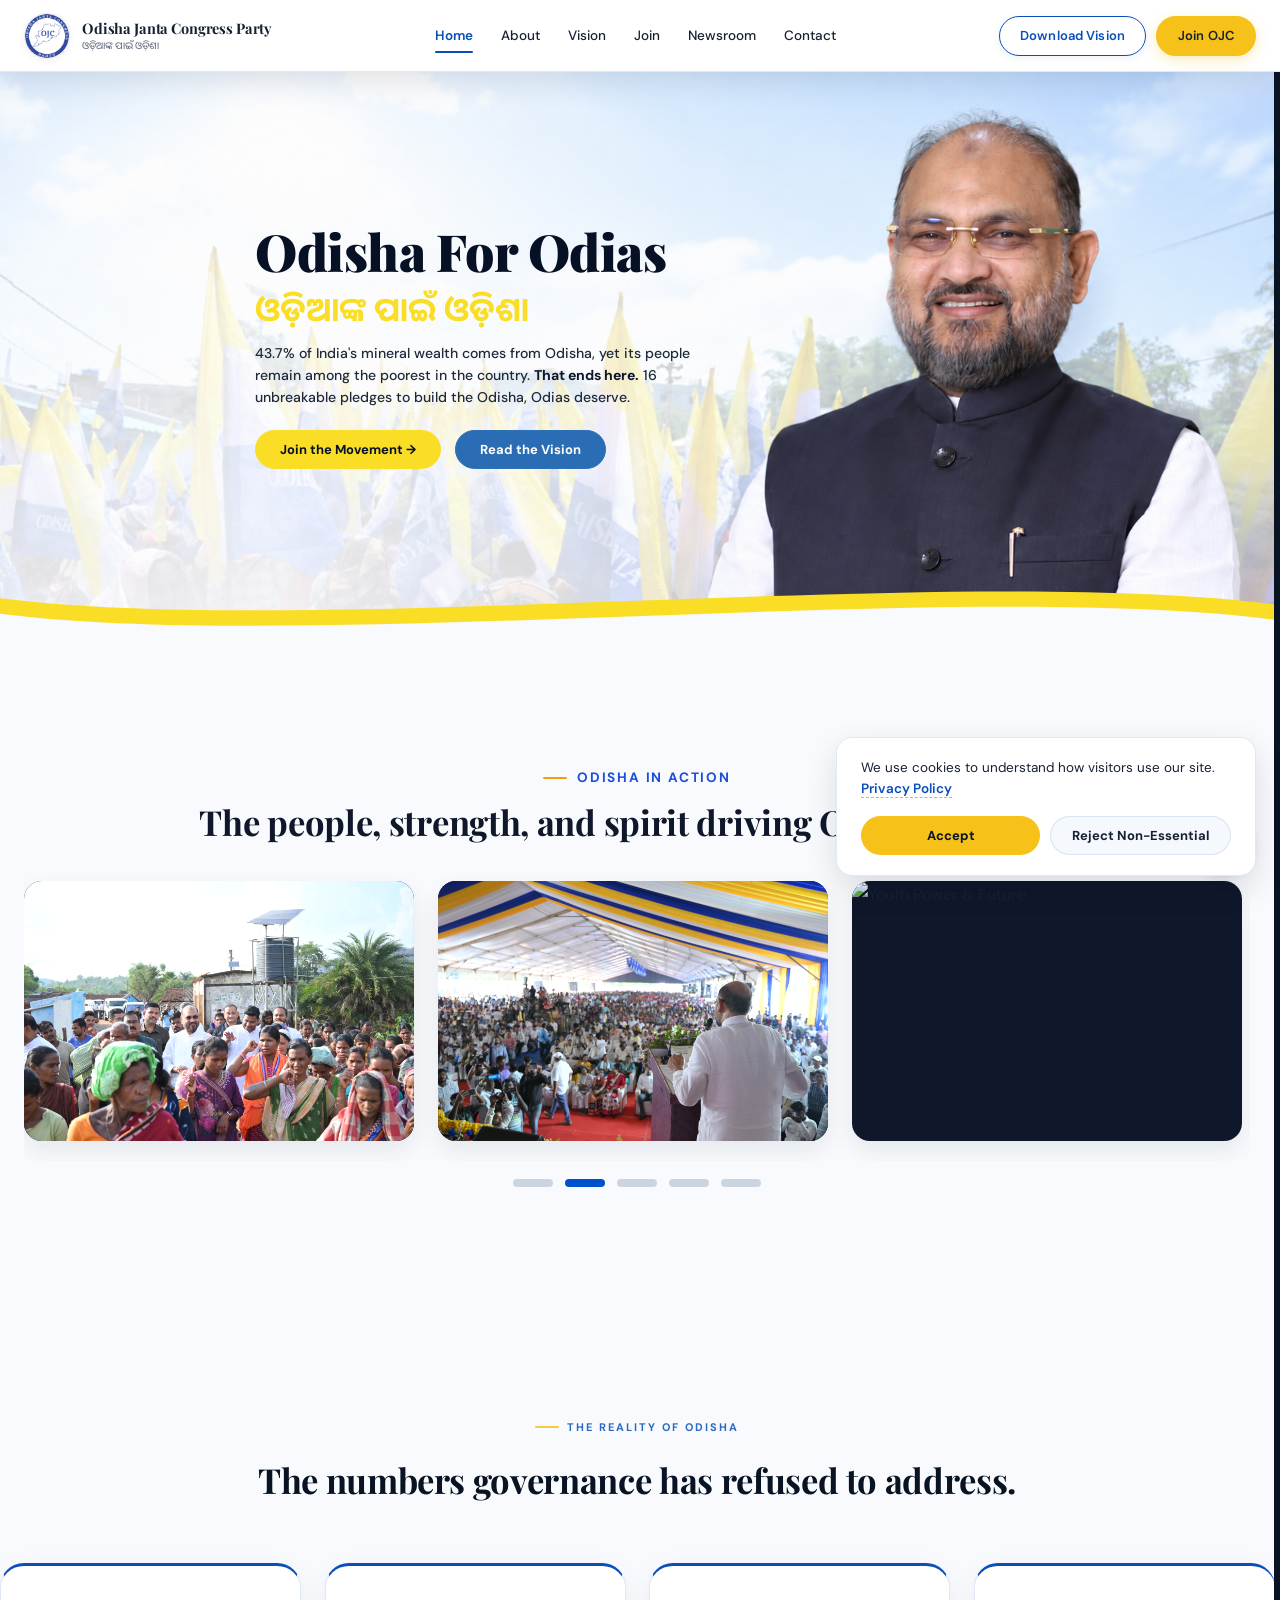
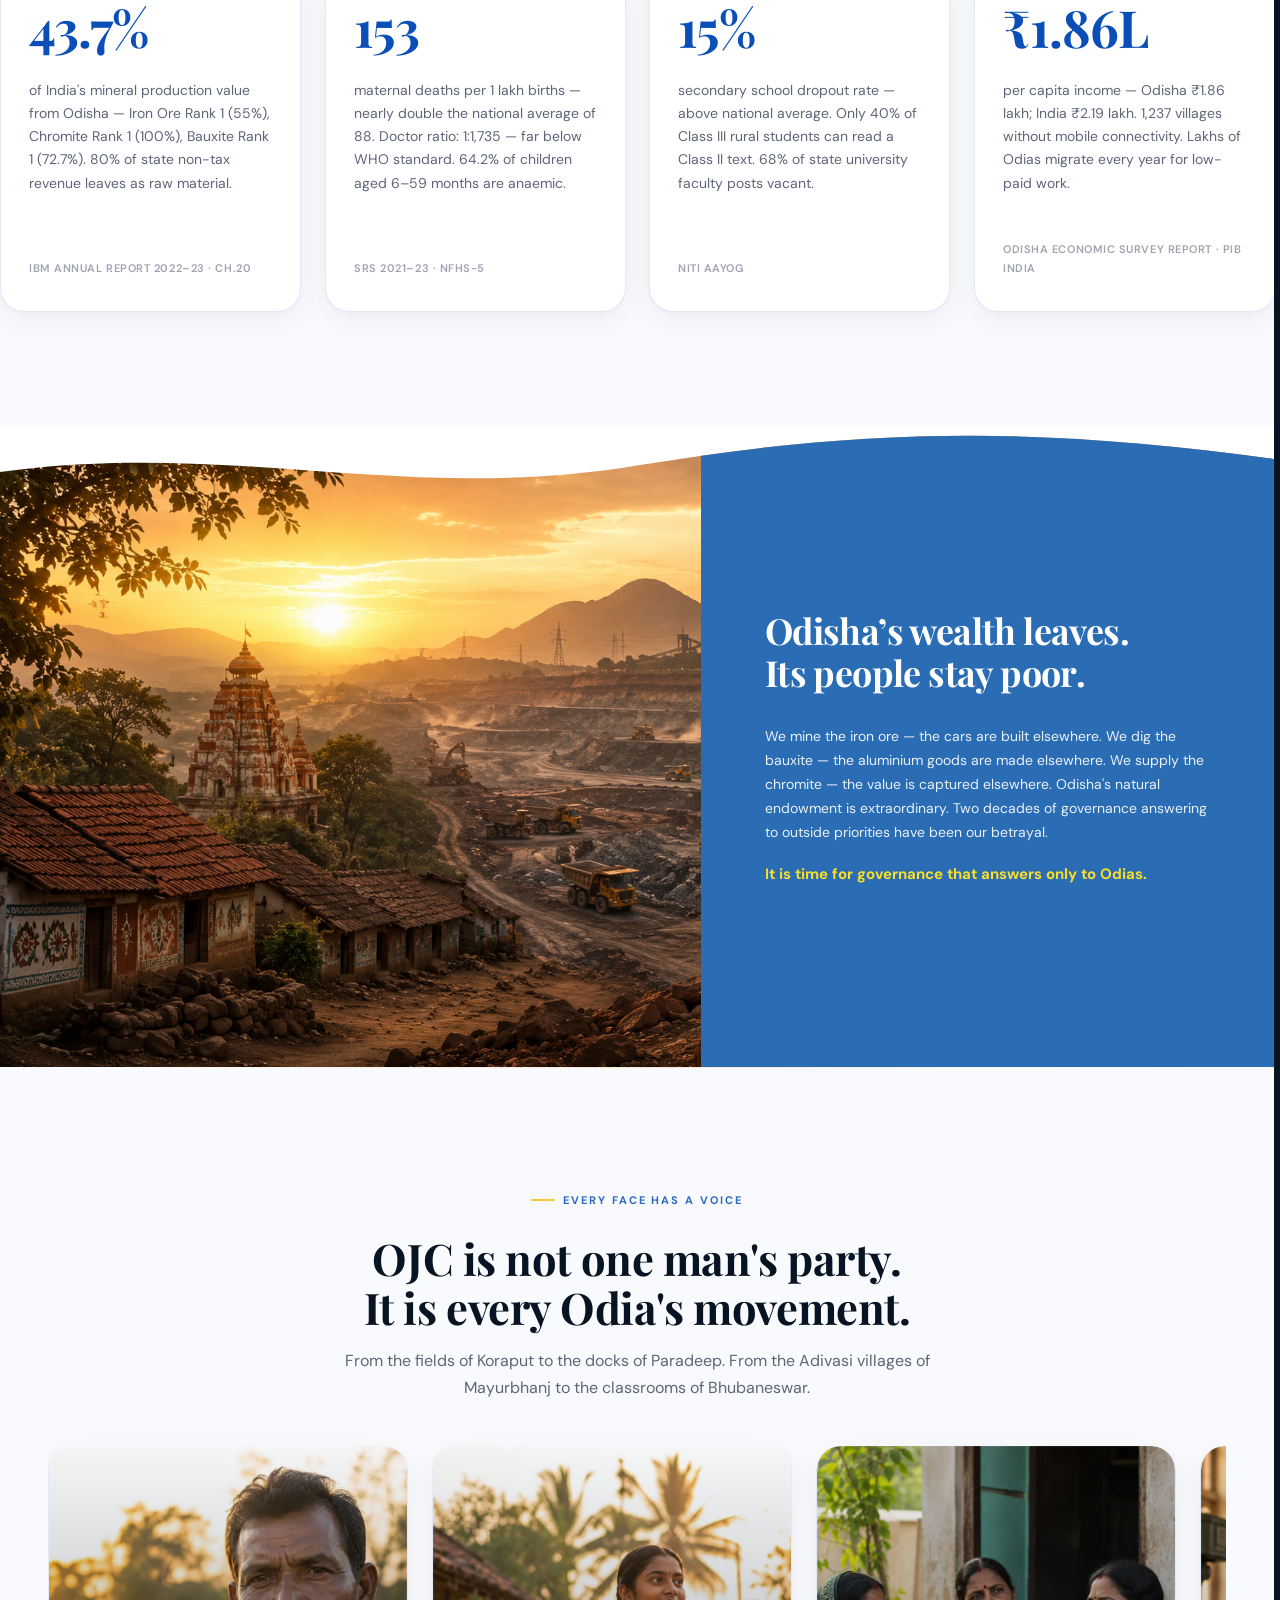
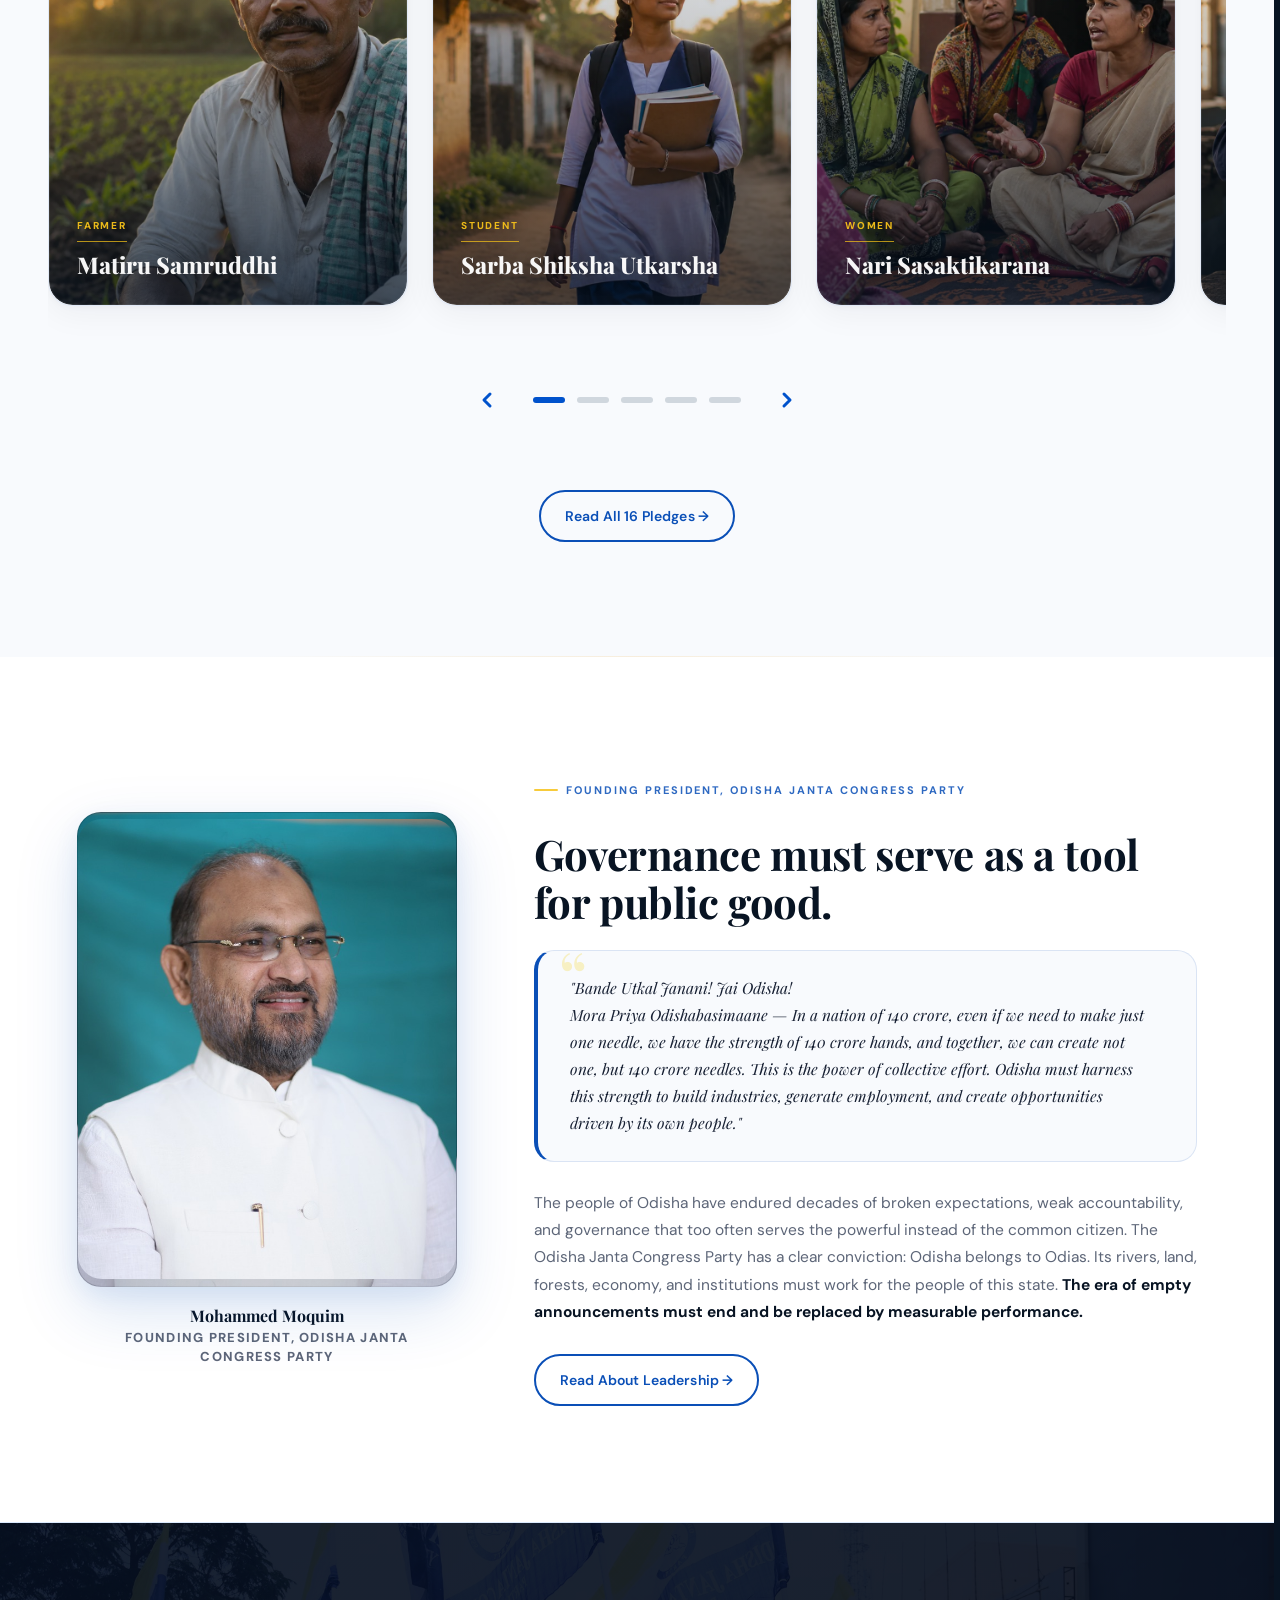
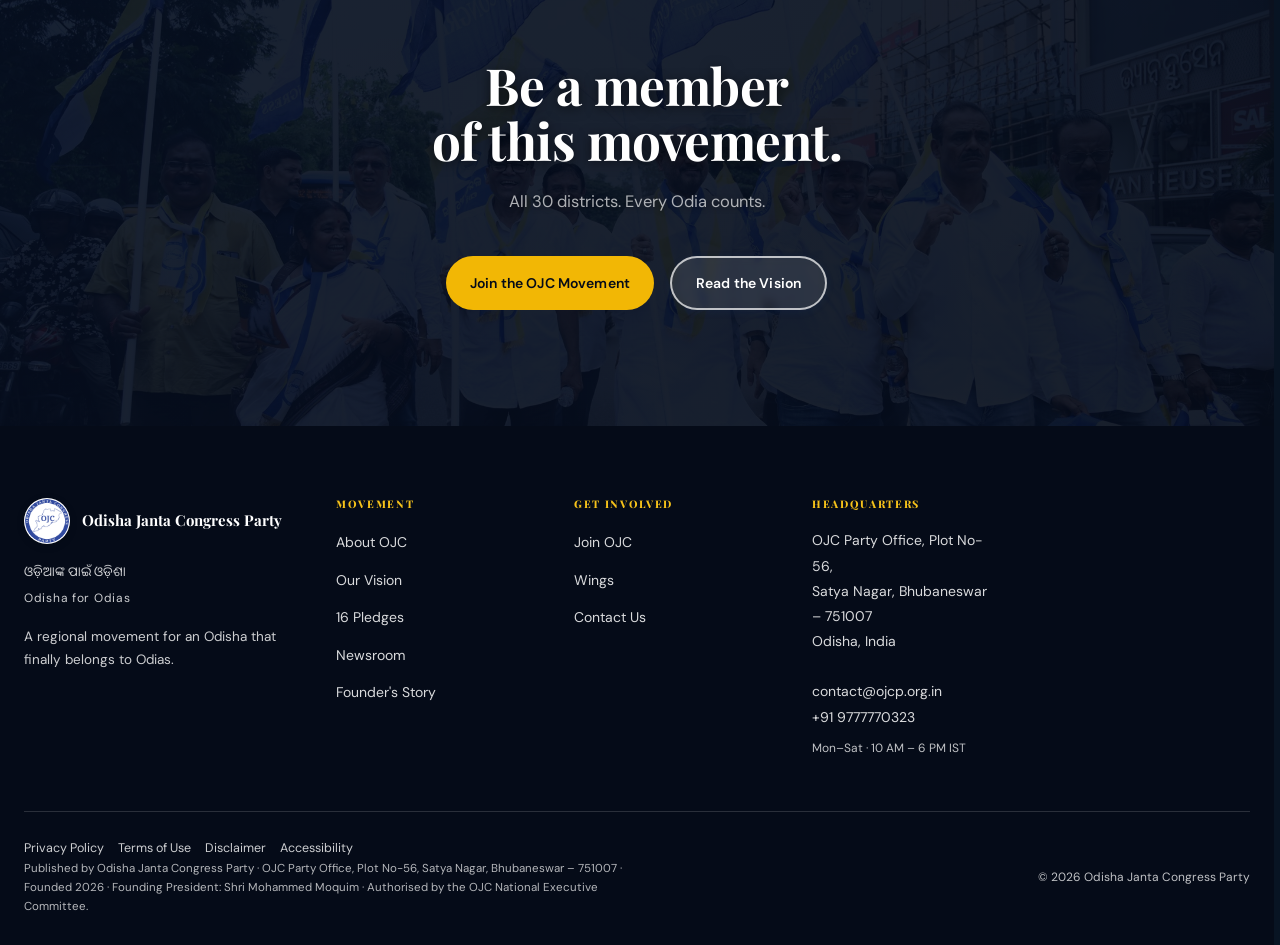
==== commit e94891cb: "Update OJCP website design and pages" ====
--- a/index.html
+++ b/index.html
@@ -21,12 +21,12 @@
   <link
     href="https://fonts.googleapis.com/css2?family=Cormorant+Garamond:ital,wght@0,600;0,700;1,600&family=Playfair+Display:ital,wght@0,600;0,700;0,900;1,600&family=DM+Sans:wght@300;400;500;600&family=Noto+Sans+Oriya:wght@400;700&display=swap"
     rel="stylesheet">
-  <link rel="stylesheet" href="assets/css/style.css?v=32.0">
-  <link rel="stylesheet" href="assets/css/ojcp-theme-tokens.css?v=32.0">
-  <link rel="stylesheet" href="assets/css/hero-system.css?v=32.0">
-  <link rel="stylesheet" href="assets/css/homepage-final.css?v=32.0">
-  <link rel="stylesheet" href="assets/css/global-final.css?v=32.0">
-  <link rel="stylesheet" href="assets/css/premium-redesign.css?v=32.0">
+  <link rel="stylesheet" href="assets/css/style.css?v=53.0">
+  <link rel="stylesheet" href="assets/css/ojcp-theme-tokens.css?v=53.0">
+  <link rel="stylesheet" href="assets/css/hero-system.css?v=53.0">
+  <link rel="stylesheet" href="assets/css/homepage-final.css?v=53.0">
+  <link rel="stylesheet" href="assets/css/global-final.css?v=53.0">
+  <link rel="stylesheet" href="assets/css/premium-redesign.css?v=53.0">
   <script async src="https://www.googletagmanager.com/gtag/js?id=G-XXXXXXXXXX"></script>
   <script>window.dataLayer = window.dataLayer || []; function gtag() { dataLayer.push(arguments); } gtag('js', new Date()); gtag('consent', 'default', { analytics_storage: 'denied' }); gtag('config', 'G-XXXXXXXXXX');</script>
 </head>
@@ -79,51 +79,28 @@
 
   <main id="main">
 
-    <!-- HERO VIDEO SECTION -->
-    <section class="hero hero-video-section" aria-labelledby="hero-h1">
-      <div class="hero-video-wrapper" aria-hidden="true">
-        <video class="hero-bg-video" autoplay loop muted playsinline preload="auto">
-          <source src="assets/videos/hero-video.mp4" type="video/mp4">
-          <source src="hero%20video.mp4" type="video/mp4">
-          <source src="hero video.mp4" type="video/mp4">
-        </video>
-        <div class="hero-video-overlay"></div>
-      </div>
-      <div class="container hero-inner">
-        <div class="hero-content">
-          <h1 id="hero-h1" class="hero-headline fade-in fade-in-delay-1">
-            Odisha For Odias
-          </h1>
-          <span class="hero-headline-odia fade-in fade-in-delay-2" lang="or">ଓଡ଼ିଆଙ୍କ ପାଇଁ ଓଡ଼ିଶା</span>
-          <p class="hero-body fade-in fade-in-delay-3">43.7% of India's mineral wealth comes from
-            Odisha, yet its people
-            remain among the poorest in the country. <strong>That ends here.</strong> 16 unbreakable pledges to build
-            the Odisha, Odias deserve.</p>
-          <div class="hero-ctas fade-in fade-in-delay-4">
-            <a href="join.html" class="btn btn-primary btn-lg">Join the Movement &rarr;</a>
-            <a href="vision.html" class="btn btn-outline btn-lg">Read the Vision</a>
-          </div>
-        </div>
-      </div>
-      <!-- Organic Hero Bottom Divider (Gold & Light) -->
-      <div class="hero-bottom-divider" aria-hidden="true">
-        <svg viewBox="0 0 1440 120" preserveAspectRatio="none" class="hero-divider-svg">
-          <defs>
-            <linearGradient id="goldWhiteGradient" x1="0%" y1="0%" x2="100%" y2="0%">
-              <stop offset="0%" stop-color="#F2C911" stop-opacity="0.3" />
-              <stop offset="45%" stop-color="#F2C911" stop-opacity="0.9" />
-              <stop offset="100%" stop-color="#FF9933" stop-opacity="0.4" />
-            </linearGradient>
-            <linearGradient id="goldLineGradient" x1="0%" y1="0%" x2="100%" y2="0%">
-              <stop offset="0%" stop-color="#F2C911" stop-opacity="0.5" />
-              <stop offset="50%" stop-color="#F2C911" stop-opacity="1" />
-              <stop offset="100%" stop-color="#D4A017" stop-opacity="0.8" />
-            </linearGradient>
-          </defs>
-          <path d="M 0,20 C 400,85 1000,10 1440,24 L 1440,120 L 0,120 Z" fill="url(#goldWhiteGradient)" />
-          <path d="M 0,22 C 400,87 1000,12 1440,26" fill="none" stroke="url(#goldLineGradient)" stroke-width="3"
-            stroke-linecap="round" />
-          <path d="M 0,38 C 420,92 1020,24 1440,30 L 1440,120 L 0,120 Z" fill="#F8FAFD" />
+    <!-- HERO SECTION -->
+    <section class="hero">
+      <img class="hero-image" src="assets/images/hero-leader.png" alt="Hero" />
+
+      <!-- HERO HEADLINE (20% AWAY FROM LEFT) -->
+      <div class="hero-text-block">
+        <h1 class="hero-text-title">Odisha For Odias</h1>
+        <p class="hero-text-odia">ଓଡ଼ିଆଙ୍କ ପାଇଁ ଓଡ଼ିଶା</p>
+        <p class="hero-text-desc">43.7% of India's mineral wealth comes from Odisha, yet its people remain among the
+          poorest in the country. <strong>That ends here.</strong> 16 unbreakable pledges to build the Odisha, Odias
+          deserve.</p>
+        <div class="hero-buttons">
+          <a href="join.html" class="hero-btn hero-btn-primary">Join the Movement &rarr;</a>
+          <a href="vision.html" class="hero-btn hero-btn-secondary">Read the Vision</a>
+        </div>
+      </div>
+
+      <div class="hero-curved-divider" aria-hidden="true">
+        <svg class="curved-wave-svg" viewBox="0 0 1440 90" preserveAspectRatio="none"
+          xmlns="http://www.w3.org/2000/svg">
+          <path d="M0,28 C360,80 1080,-18 1440,36 L1440,75 C1080,20 360,120 0,68 Z" fill="#FADE25" />
+          <path d="M0,48 C360,100 1080,2 1440,56 L1440,150 L0,150 Z" fill="#F8FAFD" />
         </svg>
       </div>
     </section>
--- a/assets/css/style.css
+++ b/assets/css/style.css
@@ -2158,7 +2158,7 @@
   }
 }
 
-@media (max-width: 1024px) {
+@media (max-width: 768px) {
   :root {
     --nav-h: 64px;
   }
@@ -8105,41 +8105,17 @@
   background-attachment: scroll !important;
 }
 
-/* Hero: split editorial composition, text on dark left, image on right. */
+/* Hero: reset legacy override */
 body.has-hero .hero {
-  min-height: min(840px, 92svh) !important;
-  background: #050b18 !important;
-  background-image: none !important;
-  isolation: isolate;
-}
-
-body.has-hero .hero::before {
+  min-height: 0 !important;
+  height: auto !important;
+  background: transparent !important;
+}
+
+body.has-hero .hero::before,
+body.has-hero .hero::after {
+  content: none !important;
   display: none !important;
-}
-
-body.has-hero .hero::after {
-  content: '' !important;
-  display: block !important;
-  position: absolute;
-  inset: 0;
-  background:
-    linear-gradient(90deg,
-      #050b18 0%,
-      #050b18 48%,
-      rgba(5, 11, 24, 0.98) 54%,
-      rgba(5, 11, 24, 0.82) 64%,
-      rgba(5, 11, 24, 0.38) 78%,
-      rgba(5, 11, 24, 0.18) 100%),
-    linear-gradient(180deg,
-      rgba(5, 11, 24, 0.34) 0%,
-      rgba(5, 11, 24, 0.08) 44%,
-      rgba(5, 11, 24, 0.82) 100%),
-    radial-gradient(ellipse 70% 78% at 82% 46%,
-      rgba(245, 166, 35, 0.08) 0%,
-      rgba(5, 11, 24, 0.04) 42%,
-      transparent 68%);
-  z-index: 0;
-  pointer-events: none;
 }
 
 body.has-hero .hero-inner {
@@ -10860,4 +10836,21 @@
     white-space: nowrap !important;
     letter-spacing: -0.4px !important;
   }
+}
+
+/* Global clean sans-serif ampersand rule */
+html body .amp,
+html body .org-amp,
+html body span.amp,
+html body span.org-amp,
+body .amp,
+body .org-amp,
+.amp,
+.org-amp,
+span.amp,
+span.org-amp {
+  font-family: 'DM Sans', -apple-system, BlinkMacSystemFont, 'Segoe UI', Roboto, sans-serif !important;
+  font-style: normal !important;
+  font-weight: 500 !important;
+  display: inline-block !important;
 }
--- a/assets/css/homepage-final.css
+++ b/assets/css/homepage-final.css
@@ -1303,285 +1303,7 @@
   }
 }
 
-/* ============================================================
-   PREMIUM POLITICAL CAMPAIGN HERO – COMPOSITION REFINED
-   ============================================================ */
-body.has-hero .hero,
-body .hero {
-  position: relative !important;
-  margin-top: 0 !important;
-  padding-top: var(--nav-h, 72px) !important;
-  min-height: clamp(560px, 86vh, 820px) !important;
-  background-image:
-    linear-gradient(90deg,
-      #ffffff 0%,
-      rgba(255, 255, 255, 0.98) 35%,
-      rgba(255, 255, 255, 0.78) 52%,
-      rgba(255, 255, 255, 0.20) 70%,
-      rgba(255, 255, 255, 0) 84%),
-    url('../images/selected/hero-full-composition-bg.webp'),
-    url('../images/selected/hero-full-composition-bg.jpg') !important;
-  background-size: cover, auto 88%, auto 88% !important;
-  background-position: left center, right center, right center !important;
-  background-repeat: no-repeat !important;
-  overflow: hidden !important;
-  isolation: isolate !important;
-  display: flex !important;
-  align-items: center !important;
-}
-
-body.has-hero .hero::before,
-body.has-hero .hero::after,
-body .hero::before,
-body .hero::after {
-  display: none !important;
-}
-
-body.has-hero .hero-inner,
-body .hero-inner {
-  position: relative !important;
-  z-index: 2 !important;
-  display: flex !important;
-  flex-direction: column !important;
-  justify-content: center !important;
-  align-items: flex-start !important;
-  width: 100% !important;
-  max-width: 1320px !important;
-  margin: 0 auto !important;
-  min-height: calc(86vh - var(--nav-h, 72px)) !important;
-  padding-top: 24px !important;
-  padding-bottom: 24px !important;
-  padding-left: clamp(20px, 3.5vw, 40px) !important;
-  padding-right: 20px !important;
-  box-sizing: border-box !important;
-}
-
-body.has-hero .hero-content,
-body .hero-content {
-  width: 100% !important;
-  max-width: 500px !important;
-  /* Left 42-46% column flush to left margin */
-  margin-left: 0 !important;
-  margin-right: auto !important;
-  padding-top: 0 !important;
-  padding-bottom: 0 !important;
-  padding-left: 0 !important;
-  padding-right: 0 !important;
-  text-align: left !important;
-  z-index: 3 !important;
-}
-
-body.has-hero .hero-portrait-col,
-body .hero-portrait-col {
-  display: none !important;
-}
-
-/* Hide paragraph on Tablet & Mobile (<= 1024px) */
-@media (max-width: 1024px) {
-
-  .hero-body-desktop-only,
-  body.has-hero .hero-body,
-  body .hero-body {
-    display: none !important;
-    margin: 0 !important;
-    padding: 0 !important;
-    height: 0 !important;
-    overflow: hidden !important;
-    visibility: hidden !important;
-  }
-}
-
-/* Show paragraph ONLY on Desktop (>= 1025px) */
-@media (min-width: 1025px) {
-
-  .hero-body-desktop-only,
-  body.has-hero .hero-body,
-  body .hero-body {
-    display: block !important;
-    margin-bottom: 24px !important;
-    height: auto !important;
-    visibility: visible !important;
-  }
-}
-
-/* Laptop & Mid-size Desktop Screens (1025px – 1280px) */
-@media (min-width: 1025px) and (max-width: 1280px) {
-
-  body.has-hero .hero,
-  body .hero {
-    background-size: cover, auto 85%, auto 85% !important;
-  }
-
-  body.has-hero .hero-content,
-  body .hero-content {
-    max-width: 440px !important;
-  }
-
-  body.has-hero .hero-body,
-  body .hero-body {
-    max-width: 420px !important;
-  }
-}
-
-/* ============================================================
-   RESPONSIVE HERO SPLIT (DESKTOP VS MOBILE/TABLET)
-   ============================================================ */
-
-/* DESKTOP HERO (>= 1025px) */
-@media (min-width: 1025px) {
-
-  body.has-hero .hero-desktop-only,
-  body .hero-desktop-only {
-    display: flex !important;
-  }
-
-  body.has-hero .hero-mobile-only,
-  body .hero-mobile-only {
-    display: none !important;
-  }
-}
-
-/* MOBILE & TABLET HERO (<= 1024px) */
-@media (max-width: 1024px) {
-
-  body.has-hero .hero-desktop-only,
-  body .hero-desktop-only {
-    display: none !important;
-  }
-
-  body.has-hero .hero-mobile-only,
-  body .hero-mobile-only {
-    display: flex !important;
-    flex-direction: column !important;
-    align-items: center !important;
-    width: 100% !important;
-    height: auto !important;
-    min-height: 0 !important;
-    margin-top: 0 !important;
-    padding-top: 42px !important;
-    padding-bottom: 36px !important;
-    background: linear-gradient(180deg, #ffffff 0%, #f8fafc 100%) !important;
-    box-sizing: border-box !important;
-    overflow: hidden !important;
-  }
-
-  .hero-mobile-inner {
-    display: flex !important;
-    flex-direction: column !important;
-    align-items: center !important;
-    width: 100% !important;
-    max-width: 640px !important;
-    margin: 0 auto !important;
-    padding: 0 20px !important;
-    box-sizing: border-box !important;
-  }
-
-  .hero-mobile-image-container {
-    width: 100% !important;
-    display: flex !important;
-    justify-content: center !important;
-    align-items: center !important;
-    margin-top: -24px !important;
-    margin-bottom: 24px !important;
-    max-height: 46vh !important;
-  }
-
-  .hero-mobile-leader-img {
-    width: auto !important;
-    max-width: 100% !important;
-    height: auto !important;
-    max-height: clamp(260px, 44vh, 380px) !important;
-    object-fit: contain !important;
-    filter: drop-shadow(0 10px 25px rgba(0, 0, 0, 0.08)) !important;
-  }
-
-  .hero-mobile-content {
-    width: 100% !important;
-    display: flex !important;
-    flex-direction: column !important;
-    align-items: center !important;
-    text-align: center !important;
-  }
-
-  .hero-mobile-headline {
-    font-size: clamp(32px, 6.5vw, 42px) !important;
-    line-height: 1.15 !important;
-    color: var(--navy, #0B192C) !important;
-    text-align: center !important;
-    margin-top: 0 !important;
-    margin-bottom: 14px !important;
-    font-weight: 800 !important;
-    will-change: opacity, transform !important;
-  }
-
-  .hero-mobile-headline-odia {
-    font-size: clamp(20px, 4.5vw, 26px) !important;
-    color: var(--pr-gold, #D8A21D) !important;
-    text-align: center !important;
-    margin-bottom: 24px !important;
-    font-weight: 700 !important;
-    display: block !important;
-    will-change: opacity, transform !important;
-  }
-
-  .hero-mobile-ctas {
-    display: flex !important;
-    flex-direction: column !important;
-    gap: 14px !important;
-    width: 100% !important;
-    max-width: 320px !important;
-    margin: 0 auto !important;
-    will-change: opacity, transform !important;
-  }
-
-  .hero-mobile-ctas .btn {
-    width: 100% !important;
-    text-align: center !important;
-    justify-content: center !important;
-    padding: 13px 24px !important;
-    font-size: 15px !important;
-    font-weight: 600 !important;
-    box-sizing: border-box !important;
-    transition: transform 0.2s cubic-bezier(0.25, 1, 0.5, 1), background 0.2s ease, box-shadow 0.2s ease !important;
-    touch-action: manipulation !important;
-  }
-
-  .hero-mobile-ctas .btn:active {
-    transform: scale(0.96) !important;
-  }
-}
-
-/* Keyframes for touch pulse micro-animation */
-@keyframes mobileBtnPulse {
-  0% {
-    transform: scale(1);
-  }
-
-  50% {
-    transform: scale(1.02);
-  }
-
-  100% {
-    transform: scale(1);
-  }
-}
-
-/* Phone Fine-tuning (< 480px) */
-@media (max-width: 479px) {
-  .hero-mobile-headline {
-    font-size: clamp(28px, 8vw, 36px) !important;
-    margin-bottom: 12px !important;
-  }
-
-  .hero-mobile-headline-odia {
-    font-size: clamp(18px, 5vw, 22px) !important;
-    margin-bottom: 20px !important;
-  }
-
-  .hero-mobile-image-container {
-    margin-bottom: 20px !important;
-  }
-}
+/* Hero styling handled in premium-redesign.css */
 
 /* ============================================================
    REMOVE ALL SECTION SEPARATOR LINES & DIVIDERS ACROSS WHOLE SITE
--- a/assets/css/global-final.css
+++ b/assets/css/global-final.css
@@ -638,7 +638,7 @@
 }
 
 /* Touch feedback for all interactive buttons on mobile & tablet */
-@media (max-width: 1024px) {
+@media (max-width: 768px) {
 
   body .main-nav,
   .main-nav {
@@ -721,8 +721,8 @@
 
   body.about-page .media-cell-main .org-grid {
     display: grid !important;
-    grid-template-columns: repeat(2, 1fr) !important;
-    gap: 10px !important;
+    grid-template-columns: 1fr !important;
+    gap: 12px !important;
     width: 100% !important;
   }
 
@@ -898,4 +898,18 @@
     font-size: clamp(19px, 5.5vw, 24px) !important;
     line-height: 1.22 !important;
   }
+}
+
+/* Global clean sans-serif ampersand rule */
+html body .amp,
+html body .org-amp,
+body .amp,
+body .org-amp,
+.amp,
+.org-amp,
+span.amp,
+span.org-amp {
+  font-family: 'DM Sans', -apple-system, BlinkMacSystemFont, 'Segoe UI', Roboto, sans-serif !important;
+  font-style: normal !important;
+  font-weight: 500 !important;
 }
--- a/assets/css/premium-redesign.css
+++ b/assets/css/premium-redesign.css
@@ -49,11 +49,18 @@
 }
 
 
-/* Standard upright ampersand style */
-body .amp {
-  font-family: Georgia, 'Times New Roman', serif !important;
+/* Standard clean sans-serif ampersand style across entire site */
+html body .amp,
+html body .org-amp,
+body .amp,
+body .org-amp,
+.amp,
+.org-amp,
+span.amp,
+span.org-amp {
+  font-family: 'DM Sans', -apple-system, BlinkMacSystemFont, 'Segoe UI', Roboto, sans-serif !important;
   font-style: normal !important;
-  font-weight: inherit !important;
+  font-weight: 500 !important;
 }
 
 /* ==========================================
@@ -575,7 +582,7 @@
 }
 
 /* Override padding for all sections */
-body main>section:not(.hero):not(.page-hero):not(.final-cta-section):not(.download-section) {
+body main>section:not(.hero):not(.page-hero):not(.final-cta-section):not(.download-section):not(.alternating-section-group):not(.vision-closing-section) {
   padding-top: var(--pr-section-pad) !important;
   padding-bottom: var(--pr-section-pad) !important;
 }
@@ -3704,22 +3711,54 @@
   }
 }
 
-/* District Grid Section on Join Page */
+/* District Grid Section on Join Page — Cinematic Background Redesign */
 html body.join-page main section.district-grid-section,
 body .district-grid-section,
 .district-grid-section {
-  background: #eff6ff !important;
-  color: var(--pr-navy) !important;
+  position: relative !important;
+  overflow: hidden !important;
+  isolation: isolate !important;
+  background: #050b18 !important;
+  color: #ffffff !important;
   padding: clamp(80px, 8vw, 112px) 0 !important;
-  border-top: 1px solid #dbeafe !important;
-  border-bottom: 1px solid #dbeafe !important;
+  border-top: none !important;
+  border-bottom: none !important;
+}
+
+.district-bg-image-wrapper {
+  position: absolute !important;
+  inset: 0 !important;
+  width: 100% !important;
+  height: 100% !important;
+  z-index: 0 !important;
+  pointer-events: none !important;
+}
+
+.district-bg-image {
+  width: 100% !important;
+  height: 100% !important;
+  object-fit: cover !important;
+  object-position: center !important;
+  filter: brightness(0.85) contrast(1.05) !important;
+}
+
+.district-cinematic-overlay {
+  position: absolute !important;
+  inset: 0 !important;
+  background: linear-gradient(180deg, rgba(7, 17, 38, 0.85) 0%, rgba(5, 11, 24, 0.92) 100%) !important;
+}
+
+html body.join-page main section.district-grid-section .container,
+body .district-grid-section .container {
+  position: relative !important;
+  z-index: 2 !important;
 }
 
 html body.join-page main section.district-grid-section .eyebrow {
-  color: #2563eb !important;
-  background: #ffffff !important;
-  border: 1px solid #93c5fd !important;
-  border-left: 3.5px solid #2563eb !important;
+  color: #FADE25 !important;
+  background: rgba(255, 255, 255, 0.12) !important;
+  border: 1px solid rgba(250, 222, 37, 0.4) !important;
+  border-left: 3.5px solid #FADE25 !important;
   font-size: 11px !important;
   font-weight: 700 !important;
   letter-spacing: 0.08em !important;
@@ -3728,12 +3767,15 @@
   margin-bottom: 18px !important;
   display: inline-flex !important;
   border-radius: 6px !important;
+  backdrop-filter: blur(8px) !important;
+  -webkit-backdrop-filter: blur(8px) !important;
 }
 
 html body.join-page main section.district-grid-section .section-title {
-  color: var(--pr-navy) !important;
+  color: #ffffff !important;
   font-weight: 800 !important;
   line-height: 1.1 !important;
+  text-shadow: 0 2px 10px rgba(0, 0, 0, 0.5) !important;
 }
 
 @media (max-width: 1024px) {
@@ -3742,36 +3784,59 @@
   body .district-grid {
     display: grid !important;
     grid-template-columns: repeat(3, minmax(0, 1fr)) !important;
-    gap: 8px !important;
+    gap: 10px !important;
   }
 
   html body.join-page main section.district-grid-section .district-tag,
   body .district-tag {
-    padding: 8px 4px !important;
-    font-size: 11px !important;
+    padding: 12px 6px !important;
+    font-size: 15px !important;
+    font-weight: 700 !important;
     border-radius: 8px !important;
   }
 }
 
-html body.join-page main section.district-grid-section .district-tag {
-  background: #ffffff !important;
-  border: 1px solid var(--pr-border) !important;
-  color: var(--pr-navy) !important;
+@media (max-width: 640px) {
+
+  html body.join-page main section.district-grid-section .district-tag,
+  body .district-tag {
+    padding: 10px 4px !important;
+    font-size: 13px !important;
+    font-weight: 700 !important;
+  }
+}
+
+html body.join-page main section.district-grid-section .district-tag,
+html body.join-page main section.district-grid-section ul.district-grid li.district-tag,
+body .district-tag,
+.district-tag {
+  background: rgba(7, 17, 38, 0.55) !important;
+  border: 1px solid rgba(255, 255, 255, 0.3) !important;
+  color: #ffffff !important;
+  font-size: 15px !important;
+  font-weight: 700 !important;
+  letter-spacing: 0.02em !important;
+  text-align: center !important;
+  text-shadow: 0 1px 4px rgba(0, 0, 0, 0.9) !important;
   border-radius: var(--pr-r-lg) !important;
-  box-shadow: var(--pr-shadow-sm) !important;
-  padding: 14px 20px !important;
-  font-weight: 600 !important;
+  box-shadow: 0 4px 16px rgba(0, 0, 0, 0.35) !important;
+  padding: 13px 16px !important;
   opacity: 1 !important;
-  transform: none !important;
-  transition: transform 0.22s cubic-bezier(0.2, 0.8, 0.2, 1), background 0.22s ease, border-color 0.22s ease, color 0.22s ease, box-shadow 0.22s ease !important;
-}
-
-html body.join-page main section.district-grid-section .district-tag:hover {
+  cursor: pointer !important;
+  backdrop-filter: blur(5px) !important;
+  -webkit-backdrop-filter: blur(5px) !important;
+  transition: all 0.25s cubic-bezier(0.16, 1, 0.3, 1) !important;
+}
+
+html body.join-page main section.district-grid-section .district-tag:hover,
+html body.join-page main section.district-grid-section ul.district-grid li.district-tag:hover,
+body .district-tag:hover,
+.district-tag:hover {
   transform: translateY(-3px) !important;
-  background: var(--pr-blue) !important;
-  border-color: var(--pr-blue) !important;
+  background: #2563eb !important;
+  border-color: #3b82f6 !important;
   color: #ffffff !important;
-  box-shadow: 0 4px 12px rgba(10, 79, 183, 0.15) !important;
+  box-shadow: 0 6px 18px rgba(0, 0, 0, 0.4) !important;
 }
 
 /* ==========================================
@@ -3992,50 +4057,420 @@
   }
 }
 
-/* Stats Dossier */
-body.newsroom-page .stats-dossier {
-  background: #ffffff !important;
-  border-top: 1px solid var(--pr-border) !important;
-  padding: clamp(80px, 8vw, 112px) 0 !important;
-}
-
-body.newsroom-page .stats-dossier-grid {
-  border: 1px solid var(--pr-border) !important;
-  border-radius: var(--pr-r-xl) !important;
-  box-shadow: var(--pr-shadow-card) !important;
+/* ==========================================================================
+   DATA-DRIVEN VISION DASHBOARD (EXACT MOCKUP REDESIGN)
+   ========================================================================== */
+.stats-dossier-redesign {
+  position: relative;
+  background: #f4f7fc !important;
+  padding: clamp(70px, 8vw, 110px) 0 !important;
+  isolation: isolate;
+  overflow: hidden;
+}
+
+.stats-dossier-redesign::before {
+  content: "";
+  position: absolute;
+  top: 20px;
+  left: 20px;
+  width: 320px;
+  height: 320px;
+  background: radial-gradient(circle, rgba(42, 109, 181, 0.06) 0%, transparent 70%);
+  pointer-events: none;
+  z-index: 1;
+}
+
+.stats-dossier-container {
+  position: relative;
+  z-index: 2;
+  width: 100% !important;
+  max-width: 100% !important;
+  padding-left: clamp(24px, 4vw, 64px) !important;
+  padding-right: clamp(24px, 4vw, 64px) !important;
+  margin: 0 auto !important;
+}
+
+/* HEADER STYLING */
+.stats-dossier-header {
+  text-align: left !important;
+  margin-bottom: 36px;
+}
+
+.stats-header-badge {
+  display: inline-flex;
+  align-items: center;
+  gap: 14px;
+  margin-bottom: 12px;
+}
+
+.stats-header-badge .badge-line {
+  width: 40px;
+  height: 2px;
+  background: #f2b705;
+}
+
+.stats-header-badge .badge-text {
+  font-family: var(--font-sans, sans-serif);
+  font-weight: 800;
+  font-size: 13px;
+  letter-spacing: 2.5px;
+  color: #d97706;
+  text-transform: uppercase;
+}
+
+.stats-main-headline {
+  font-family: 'Playfair Display', Georgia, serif !important;
+  font-size: clamp(2.2rem, 3.8vw, 3.2rem) !important;
+  font-weight: 700 !important;
+  color: #0f172a !important;
+  line-height: 1.15 !important;
+  margin-bottom: 12px !important;
+  letter-spacing: -0.5px !important;
+  text-align: left !important;
+}
+
+.stats-main-headline .blue-accent {
+  color: #0b57d0 !important;
+}
+
+.stats-main-sub {
+  font-family: var(--font-sans, sans-serif);
+  font-size: clamp(15px, 2vw, 18px);
+  color: #64748b !important;
+  max-width: 720px;
+  margin: 0 0 32px 0 !important;
+  line-height: 1.6;
+  text-align: left !important;
+}
+
+/* FILTER PILLS */
+.stats-filter-pills {
+  display: flex;
+  justify-content: center;
+  align-items: center;
+  gap: 10px;
+  flex-wrap: wrap;
+}
+
+.stats-filter-pills .filter-pill {
+  border: 1px solid rgba(203, 213, 225, 0.8);
+  background: #ffffff;
+  color: #475569;
+  font-family: var(--font-sans, sans-serif);
+  font-size: 14px;
+  font-weight: 600;
+  padding: 9px 22px;
+  border-radius: 50px;
+  cursor: pointer;
+  transition: all 0.25s ease;
+  box-shadow: 0 2px 6px rgba(0, 0, 0, 0.03);
+}
+
+.stats-filter-pills .filter-pill:hover {
+  background: #f8fafc;
+  color: #0a192f;
+  border-color: #cbd5e1;
+  transform: translateY(-1px);
+}
+
+.stats-filter-pills .filter-pill.active {
+  background: #f2b705 !important;
+  color: #0a192f !important;
+  border-color: #f2b705 !important;
+  font-weight: 700;
+  box-shadow: 0 4px 14px rgba(242, 183, 5, 0.35);
+}
+
+/* DASHBOARD GRID */
+.stats-dashboard-grid {
+  display: grid;
+  grid-template-columns: repeat(2, 1fr);
+  gap: 28px;
+}
+
+@media (max-width: 991px) {
+  .stats-dashboard-grid {
+    grid-template-columns: 1fr;
+    gap: 24px;
+  }
+}
+
+/* CARDS STYLING */
+.stats-card {
+  position: relative;
+  border-radius: 24px;
+  overflow: hidden;
+  box-shadow: 0 10px 32px rgba(10, 25, 47, 0.06);
+  border: 1px solid rgba(226, 232, 240, 0.8);
+  transition: transform 0.3s ease, box-shadow 0.3s ease, opacity 0.3s ease;
+}
+
+.stats-card:hover {
+  transform: translateY(-4px);
+  box-shadow: 0 18px 44px rgba(10, 25, 47, 0.12);
+}
+
+.stats-card-bg-image {
+  position: absolute;
+  top: 0;
+  right: 0;
+  width: 44%;
+  height: 100%;
+  background-size: cover;
+  background-position: center;
+  opacity: 0.28;
+  mix-blend-mode: multiply;
+  mask-image: linear-gradient(to right, transparent 0%, black 100%);
+  -webkit-mask-image: linear-gradient(to right, transparent 0%, black 100%);
+  pointer-events: none;
+}
+
+/* CARD VARIANT GRADIENTS */
+.card-healthcare {
+  background: linear-gradient(135deg, #edf6fc 0%, #e2f0fb 100%) !important;
+}
+
+.card-education {
+  background: linear-gradient(135deg, #fdf8eb 0%, #f7eed7 100%) !important;
+}
+
+.card-economy {
+  background: linear-gradient(135deg, #eff6f2 0%, #e1f0e7 100%) !important;
+}
+
+.card-social {
+  background: linear-gradient(135deg, #fdf2f2 0%, #f9e2e2 100%) !important;
+}
+
+.stats-card-content {
+  position: relative;
+  z-index: 2;
+  padding: 32px clamp(22px, 4vw, 36px);
+  display: flex;
+  flex-direction: column;
+  height: 100%;
+}
+
+/* ICON BADGES */
+.card-icon-badge {
+  display: inline-flex;
+  align-items: center;
+  gap: 8px;
+  padding: 6px 14px;
+  border-radius: 30px;
+  font-size: 11.5px;
+  font-weight: 800;
+  letter-spacing: 1.2px;
+  text-transform: uppercase;
+  margin-bottom: 16px;
+  width: fit-content;
+}
+
+.card-icon-badge.badge-blue {
+  background: rgba(27, 59, 140, 0.12);
+  color: #1b3b8c;
+}
+
+.card-icon-badge.badge-gold {
+  background: rgba(217, 119, 6, 0.14);
+  color: #b45309;
+}
+
+.card-icon-badge.badge-green {
+  background: rgba(16, 122, 87, 0.12);
+  color: #0f766e;
+}
+
+.card-icon-badge.badge-rose {
+  background: rgba(190, 24, 93, 0.12);
+  color: #be185d;
+}
+
+.stats-card-title {
+  font-family: var(--font-serif, 'Playfair Display', serif);
+  font-size: clamp(22px, 3.5vw, 28px);
+  font-weight: 800;
+  color: #0a192f !important;
+  line-height: 1.2;
+  margin-bottom: 24px;
+}
+
+/* STATS ITEMS GRID INSIDE CARD */
+.stats-grid-items {
+  display: grid;
+  grid-template-columns: repeat(3, 1fr);
+  gap: 16px 14px;
+  margin-bottom: 28px;
+  flex-grow: 1;
+}
+
+@media (max-width: 640px) {
+  .stats-grid-items {
+    grid-template-columns: repeat(2, 1fr);
+  }
+}
+
+.stat-item {
+  border-left: 3px solid #f2b705;
+  padding-left: 10px;
+  display: flex;
+  flex-direction: column;
+  justify-content: flex-start;
+}
+
+.card-healthcare .stat-item {
+  border-left-color: #1b3b8c;
+}
+
+.card-education .stat-item {
+  border-left-color: #d97706;
+}
+
+.card-economy .stat-item {
+  border-left-color: #0f766e;
+}
+
+.card-social .stat-item {
+  border-left-color: #be185d;
+}
+
+.stat-item.full-width {
+  grid-column: 1 / -1;
+}
+
+.stat-num {
+  font-family: var(--font-sans, sans-serif);
+  font-size: clamp(19px, 2.5vw, 23px);
+  font-weight: 800;
+  color: #0a192f;
+  line-height: 1.15;
+  margin-bottom: 3px;
+}
+
+.stat-desc {
+  font-family: var(--font-sans, sans-serif);
+  font-size: 12px;
+  color: #475569;
+  line-height: 1.35;
+}
+
+.stat-source {
+  color: #64748b;
+  font-size: 11px;
+  display: inline;
+}
+
+.stat-context {
+  font-size: 12px;
+  color: #64748b;
+  font-weight: 600;
+}
+
+/* FOOTER LINK */
+.stats-card-footer {
+  margin-top: auto;
+  padding-top: 12px;
+}
+
+.stats-card-link {
+  font-family: var(--font-sans, sans-serif);
+  font-size: 14px;
+  font-weight: 700;
+  color: #1b3b8c !important;
+  text-decoration: none;
+  display: inline-flex;
+  align-items: center;
+  gap: 6px;
+  transition: gap 0.2s ease, color 0.2s ease;
+}
+
+.stats-card-link:hover {
+  gap: 10px;
+  color: #0f2b70 !important;
+}
+
+/* STATS LIST ITEMS INSIDE CARD */
+.stats-list {
+  list-style: none;
+  padding: 0;
+  margin: 0;
+  display: flex;
+  flex-direction: column;
+  gap: 13px;
+}
+
+.stats-list li {
+  display: flex;
+  align-items: flex-start;
+  gap: 10px;
+  font-family: var(--font-sans, sans-serif);
+  font-size: 14.5px;
+  line-height: 1.55;
+  color: #334155;
+}
+
+.stats-list li .bullet {
+  color: #f2b705;
+  font-weight: 800;
+  font-size: 16px;
+  flex-shrink: 0;
+  line-height: 1.2;
+}
+
+.card-healthcare .stats-list li .bullet {
+  color: #1b3b8c;
+}
+
+.card-education .stats-list li .bullet {
+  color: #d97706;
+}
+
+.card-economy .stats-list li .bullet {
+  color: #0f766e;
+}
+
+.card-social .stats-list li .bullet {
+  color: #be185d;
+}
+
+.stats-list li strong {
+  color: #0a192f;
+  font-weight: 700;
+}
+
+/* DIVIDER */
+.stats-footer-divider {
+  display: flex;
+  align-items: center;
+  justify-content: center;
+  gap: 20px;
+  margin-top: 48px;
+}
+
+.stats-footer-divider .divider-line {
+  height: 1px;
+  width: 120px;
+  background: #cbd5e1;
+}
+
+.stats-footer-divider .divider-text {
+  font-family: var(--font-sans, sans-serif);
+  font-size: 12px;
+  font-weight: 800;
+  letter-spacing: 3px;
+  color: #94a3b8;
+  text-transform: uppercase;
+}
+
+/* Media contact banner at the bottom */
+body.newsroom-page .newsroom-media-contact-section {
+  background: #050b18 !important;
+  border-top: 1px solid rgba(242, 183, 5, 0.25) !important;
+  border-bottom: none !important;
+  padding: clamp(70px, 8vw, 100px) 0 !important;
+  position: relative !important;
   overflow: hidden !important;
-}
-
-body.newsroom-page .dossier-block h3 {
-  background: rgba(10, 79, 183, 0.05) !important;
-  border: 1px solid rgba(10, 79, 183, 0.12) !important;
-  border-left: 3px solid var(--pr-blue) !important;
-  color: var(--pr-blue) !important;
-  border-radius: var(--pr-r-sm) !important;
-  font-weight: 700 !important;
-}
-
-body.newsroom-page .dossier-block li {
-  color: var(--pr-text-muted) !important;
-}
-
-body.newsroom-page .dossier-block li strong {
-  color: var(--pr-text-dark) !important;
-}
-
-body.newsroom-page .dossier-policy {
-  border-left: 3px solid var(--pr-blue) !important;
-  background: rgba(10, 79, 183, 0.03) !important;
-  color: var(--pr-text-dark) !important;
-}
-
-/* Media contact strip at the bottom */
-body.newsroom-page .newsroom-media-contact-section,
-body.newsroom-page main>section:nth-of-type(4) {
-  background: #ffffff !important;
-  border-top: none !important;
-  border-bottom: none !important;
-  padding: 56px 0 !important;
+  isolation: isolate !important;
 }
 
 body.newsroom-page .press-contact-strip {
@@ -5336,357 +5771,6 @@
 }
 
 /* ============================================================
-   PREMIUM POLITICAL CAMPAIGN HERO – COMPOSITION REFINED
-   ============================================================ */
-body.has-hero .hero,
-body .hero {
-  position: relative !important;
-  margin-top: 0 !important;
-  padding-top: var(--nav-h, 72px) !important;
-  min-height: clamp(560px, 86vh, 820px) !important;
-  background-image:
-    linear-gradient(90deg,
-      #ffffff 0%,
-      rgba(255, 255, 255, 0.98) 35%,
-      rgba(255, 255, 255, 0.78) 52%,
-      rgba(255, 255, 255, 0.20) 70%,
-      rgba(255, 255, 255, 0) 84%),
-    url('../images/selected/hero-full-composition-bg.webp'),
-    url('../images/selected/hero-full-composition-bg.jpg') !important;
-  background-size: cover, auto 88%, auto 88% !important;
-  background-position: left center, right center, right center !important;
-  background-repeat: no-repeat !important;
-  overflow: hidden !important;
-  isolation: isolate !important;
-  display: flex !important;
-  align-items: center !important;
-}
-
-body.has-hero .hero::before,
-body.has-hero .hero::after,
-body .hero::before,
-body .hero::after {
-  display: none !important;
-}
-
-body.has-hero .hero-inner,
-body .hero-inner {
-  position: relative !important;
-  z-index: 2 !important;
-  display: flex !important;
-  flex-direction: column !important;
-  justify-content: center !important;
-  align-items: flex-start !important;
-  width: 100% !important;
-  max-width: 1320px !important;
-  margin: 0 auto !important;
-  min-height: calc(86vh - var(--nav-h, 72px)) !important;
-  padding-top: 24px !important;
-  padding-bottom: 24px !important;
-  padding-left: clamp(20px, 3.5vw, 40px) !important;
-  padding-right: 20px !important;
-  box-sizing: border-box !important;
-}
-
-body.has-hero .hero-content,
-body .hero-content {
-  width: 100% !important;
-  max-width: 500px !important;
-  /* Left 42-46% column flush to left margin */
-  margin-left: 0 !important;
-  margin-right: auto !important;
-  padding-top: 0 !important;
-  padding-bottom: 0 !important;
-  padding-left: 0 !important;
-  padding-right: 0 !important;
-  text-align: left !important;
-  z-index: 3 !important;
-}
-
-body.has-hero .hero-portrait-col,
-body .hero-portrait-col {
-  display: none !important;
-}
-
-/* Hide paragraph on Tablet & Mobile (<= 1024px) */
-@media (max-width: 1024px) {
-
-  .hero-body-desktop-only,
-  body.has-hero .hero-body,
-  body .hero-body {
-    display: none !important;
-    margin: 0 !important;
-    padding: 0 !important;
-    height: 0 !important;
-    overflow: hidden !important;
-    visibility: hidden !important;
-  }
-}
-
-/* Show paragraph ONLY on Desktop (>= 1025px) */
-@media (min-width: 1025px) {
-
-  .hero-body-desktop-only,
-  body.has-hero .hero-body,
-  body .hero-body {
-    display: block !important;
-    margin-bottom: 24px !important;
-    height: auto !important;
-    visibility: visible !important;
-  }
-}
-
-/* ============================================================
-   RESPONSIVE HERO SPLIT (DESKTOP VS MOBILE/TABLET)
-   ============================================================ */
-
-/* DESKTOP HERO (>= 1025px) */
-@media (min-width: 1025px) {
-
-  body.has-hero .hero-desktop-only,
-  body .hero-desktop-only {
-    display: flex !important;
-  }
-
-  body.has-hero .hero-mobile-only,
-  body .hero-mobile-only {
-    display: none !important;
-  }
-}
-
-/* MOBILE & TABLET HERO (<= 1024px) */
-@media (max-width: 1024px) {
-
-  body.has-hero .hero-desktop-only,
-  body .hero-desktop-only {
-    display: none !important;
-  }
-
-  body.has-hero .hero-mobile-only,
-  body .hero-mobile-only {
-    display: flex !important;
-    flex-direction: column !important;
-    align-items: center !important;
-    width: 100% !important;
-    height: auto !important;
-    min-height: 0 !important;
-    margin-top: 0 !important;
-    padding-top: 42px !important;
-    padding-bottom: 36px !important;
-    background: #ffffff !important;
-    box-sizing: border-box !important;
-    overflow: hidden !important;
-  }
-
-  .hero-mobile-inner {
-    position: relative !important;
-    display: flex !important;
-    flex-direction: column !important;
-    align-items: center !important;
-    width: 100% !important;
-    max-width: 100% !important;
-    margin: 0 !important;
-    padding: 0 !important;
-    box-sizing: border-box !important;
-  }
-
-  .hero-mobile-image-container {
-    position: relative !important;
-    width: 100% !important;
-    max-width: 100% !important;
-    display: flex !important;
-    justify-content: center !important;
-    align-items: center !important;
-    margin-top: -24px !important;
-    margin-bottom: 24px !important;
-    max-height: none !important;
-    padding: 0 !important;
-  }
-
-  .hero-mobile-leader-img {
-    width: 100% !important;
-    max-width: 100% !important;
-    height: auto !important;
-    max-height: none !important;
-    object-fit: cover !important;
-    display: block !important;
-    filter: drop-shadow(0 10px 25px rgba(0, 0, 0, 0.08)) !important;
-    border-radius: 0 !important;
-  }
-
-  .hero-mobile-content {
-    width: 100% !important;
-    display: flex !important;
-    flex-direction: column !important;
-    align-items: center !important;
-    text-align: center !important;
-    padding: 0 20px !important;
-    box-sizing: border-box !important;
-  }
-
-  .hero-mobile-headline {
-    font-size: clamp(32px, 6.5vw, 42px) !important;
-    line-height: 1.15 !important;
-    color: var(--navy, #0B192C) !important;
-    text-align: center !important;
-    margin-top: 0 !important;
-    margin-bottom: 14px !important;
-    font-weight: 800 !important;
-  }
-
-  .hero-mobile-headline-odia {
-    font-size: clamp(20px, 4.5vw, 26px) !important;
-    color: var(--pr-gold, #D8A21D) !important;
-    text-align: center !important;
-    margin-bottom: 24px !important;
-    font-weight: 700 !important;
-    display: block !important;
-  }
-
-  .hero-mobile-ctas {
-    display: flex !important;
-    flex-direction: column !important;
-    gap: 14px !important;
-    width: 100% !important;
-    max-width: 320px !important;
-    margin: 0 auto !important;
-  }
-
-  .hero-mobile-ctas .btn {
-    width: 100% !important;
-    text-align: center !important;
-    justify-content: center !important;
-    padding: 13px 24px !important;
-    font-size: 15px !important;
-    font-weight: 600 !important;
-    box-sizing: border-box !important;
-  }
-}
-
-/* TABLET & MOBILE HERO OVERLAY (<= 1024px) - FLUID RESPONSIVE ALIGNMENT ON LEFT */
-@media (max-width: 1024px) {
-
-  body .main-nav,
-  .main-nav {
-    display: none !important;
-  }
-
-  body .header-ctas,
-  .header-ctas {
-    display: none !important;
-  }
-
-  body .hamburger,
-  .hamburger {
-    display: flex !important;
-    position: relative !important;
-    top: auto !important;
-    right: auto !important;
-    transform: none !important;
-  }
-
-  body .header-inner,
-  .header-inner {
-    display: flex !important;
-    align-items: center !important;
-    justify-content: space-between !important;
-  }
-
-  .hero-mobile-image-container {
-    position: relative !important;
-    width: 100% !important;
-  }
-
-  body.has-hero .hero-mobile-headline,
-  body .hero-mobile-headline {
-    position: absolute !important;
-    top: 18% !important;
-    left: clamp(24px, 5.5vw, 64px) !important;
-    z-index: 10 !important;
-    font-size: clamp(1.4rem, 4vw, 2.5rem) !important;
-    line-height: 1.08 !important;
-    font-weight: 800 !important;
-    color: var(--navy, #0B192C) !important;
-    max-width: clamp(200px, 42vw, 380px) !important;
-    text-align: left !important;
-    margin: 0 !important;
-  }
-
-  body.has-hero .hero-mobile-headline-odia,
-  body .hero-mobile-headline-odia {
-    position: absolute !important;
-    top: calc(18% + clamp(3.0rem, 6vw, 5.0rem)) !important;
-    left: clamp(24px, 5.5vw, 64px) !important;
-    z-index: 10 !important;
-    font-size: clamp(0.95rem, 2.5vw, 1.45rem) !important;
-    font-weight: 700 !important;
-    color: var(--pr-gold, #D8A21D) !important;
-    max-width: clamp(200px, 42vw, 380px) !important;
-    text-align: left !important;
-    margin: 0 !important;
-    display: block !important;
-  }
-
-  body.has-hero .hero-mobile-ctas,
-  body .hero-mobile-ctas {
-    margin-top: 20px !important;
-    width: 100% !important;
-    max-width: 360px !important;
-    display: flex !important;
-    flex-direction: column !important;
-    gap: 14px !important;
-    align-items: center !important;
-  }
-
-  body.has-hero .hero-mobile-ctas .btn,
-  body .hero-mobile-ctas .btn {
-    width: 100% !important;
-    text-align: center !important;
-    justify-content: center !important;
-  }
-}
-
-/* SMALL PHONE HERO OVERLAY & HEADLINE FINE-TUNING (≤ 480px) */
-@media (max-width: 480px) {
-
-  body.has-hero .hero-mobile-headline,
-  body .hero-mobile-headline,
-  .hero-mobile-headline {
-    font-size: clamp(1.0rem, 4.3vw, 1.25rem) !important;
-    line-height: 1.15 !important;
-    white-space: nowrap !important;
-    max-width: none !important;
-    left: clamp(24px, 6.5vw, 34px) !important;
-    top: 17% !important;
-    text-align: left !important;
-  }
-
-  body.has-hero .hero-mobile-headline-odia,
-  body .hero-mobile-headline-odia,
-  .hero-mobile-headline-odia {
-    font-size: clamp(0.72rem, 3.1vw, 0.88rem) !important;
-    line-height: 1.2 !important;
-    white-space: nowrap !important;
-    max-width: none !important;
-    left: clamp(24px, 6.5vw, 34px) !important;
-    top: calc(17% + clamp(1.6rem, 5.5vw, 2.2rem)) !important;
-    text-align: left !important;
-  }
-
-  body .page-hero h1,
-  .page-hero h1 {
-    font-size: clamp(22px, 6.5vw, 28px) !important;
-    line-height: 1.18 !important;
-  }
-
-  body .section-title,
-  .section-title {
-    font-size: clamp(19px, 5.5vw, 24px) !important;
-    line-height: 1.22 !important;
-  }
-}
-
-/* ============================================================
    REMOVE ALL SECTION SEPARATOR LINES & DIVIDERS ACROSS WHOLE SITE
    ============================================================ */
 .pledges-trio-section::before,
@@ -5734,23 +5818,6 @@
   color: var(--pr-gold, #D8A21D) !important;
   display: block !important;
   max-width: 210px !important;
-}
-
-body.has-hero .hero-mobile-ctas,
-body .hero-mobile-ctas {
-  margin-top: 26px !important;
-  width: 100% !important;
-  max-width: 300px !important;
-  display: flex !important;
-  flex-direction: column !important;
-  gap: 10px !important;
-}
-
-body.has-hero .hero-mobile-ctas .btn,
-body .hero-mobile-ctas .btn {
-  width: 100% !important;
-  box-sizing: border-box !important;
-}
 }
 
 /* ============================================================
@@ -6055,13 +6122,18 @@
   }
 
   body.about-page .org-grid {
-    grid-template-columns: repeat(2, 1fr) !important;
-    gap: 8px !important;
+    grid-template-columns: 1fr !important;
+    gap: 12px !important;
   }
 
   body.about-page .org-card {
+    display: flex !important;
+    flex-direction: row !important;
+    align-items: center !important;
+    justify-content: space-between !important;
+    text-align: left !important;
     padding: 10px 12px !important;
-    border-radius: 6px !important;
+    border-radius: 12px !important;
   }
 
   body.about-page .org-card-name {
@@ -6100,8 +6172,8 @@
 
   body.about-page .media-cell-main .org-grid {
     display: grid !important;
-    grid-template-columns: repeat(2, 1fr) !important;
-    gap: 10px !important;
+    grid-template-columns: 1fr !important;
+    gap: 12px !important;
     width: 100% !important;
   }
 
@@ -7379,11 +7451,12 @@
   z-index: 1 !important;
 }
 
-body.about-page .about-hero-redesign .hero-bg-image {
+body.about-page .about-hero-redesign .hero-bg-image,
+body.about-page .about-hero-bg-image {
   width: 100% !important;
   height: 100% !important;
   object-fit: cover !important;
-  object-position: top center !important;
+  object-position: center 60% !important;
   display: block !important;
 }
 
@@ -7510,8 +7583,9 @@
     height: 100% !important;
   }
 
-  body.about-page .about-hero-redesign .hero-bg-image {
-    object-position: top center !important;
+  body.about-page .about-hero-redesign .hero-bg-image,
+  body.about-page .about-hero-bg-image {
+    object-position: center 60% !important;
   }
 
   body.about-page .about-hero-redesign .hero-cinematic-overlay {
@@ -7603,7 +7677,7 @@
   width: 100% !important;
   height: 100% !important;
   object-fit: cover !important;
-  object-position: top center !important;
+  object-position: center 40% !important;
   display: block !important;
 }
 
@@ -7711,7 +7785,7 @@
   }
 
   body.join-page .join-hero-redesign .hero-bg-image {
-    object-position: top center !important;
+    object-position: center 40% !important;
   }
 
   body.join-page .join-hero-redesign .hero-cinematic-overlay {
@@ -7798,7 +7872,7 @@
   width: 100% !important;
   height: 100% !important;
   object-fit: cover !important;
-  object-position: top right !important;
+  object-position: center 45% !important;
   display: block !important;
 }
 
@@ -7918,7 +7992,7 @@
   }
 
   body.newsroom-page .newsroom-hero-redesign .hero-bg-image {
-    object-position: top right !important;
+    object-position: center 45% !important;
   }
 
   body.newsroom-page .newsroom-hero-redesign .hero-cinematic-overlay {
@@ -8412,14 +8486,14 @@
   border-radius: 20px !important;
   padding: 54px 56px !important;
   display: grid !important;
-  grid-template-columns: 1fr 1fr !important;
-  gap: 56px !important;
+  grid-template-columns: 1.12fr 0.88fr !important;
+  gap: 48px !important;
   box-shadow: 0 16px 40px rgba(11, 37, 69, 0.28) !important;
 }
 
 .blue-dossier-col.left-col {
   border-right: 1px solid rgba(255, 255, 255, 0.14) !important;
-  padding-right: 44px !important;
+  padding-right: 36px !important;
 }
 
 .blue-eyebrow {
@@ -8454,6 +8528,7 @@
   display: flex !important;
   justify-content: space-between !important;
   align-items: center !important;
+  gap: 16px !important;
   font-size: 1.05rem !important;
   color: #e2e8f0 !important;
 }
@@ -8462,11 +8537,15 @@
   color: #FADE25 !important;
   font-size: 12px !important;
   margin-right: 12px !important;
+  flex-shrink: 0 !important;
 }
 
 .time-val {
   font-weight: 800 !important;
   color: #ffffff !important;
+  white-space: nowrap !important;
+  flex-shrink: 0 !important;
+  text-align: right !important;
 }
 
 .accreditation-header {
@@ -8608,6 +8687,7 @@
 @media (max-width: 1024px) {
   .contact-channel-grid {
     grid-template-columns: repeat(2, 1fr) !important;
+    gap: 16px !important;
   }
 
   .contact-hq-layout,
@@ -8629,9 +8709,48 @@
   }
 }
 
+@media (max-width: 768px) {
+  .contact-channel-grid {
+    grid-template-columns: repeat(2, 1fr) !important;
+    gap: 10px !important;
+  }
+
+  .contact-channel-card {
+    padding: 18px 10px 14px !important;
+    border-radius: 14px !important;
+  }
+
+  .channel-icon-wrapper {
+    margin-bottom: 8px !important;
+  }
+
+  .channel-icon-wrapper svg {
+    width: 36px !important;
+    height: 36px !important;
+  }
+
+  .channel-yellow-dash {
+    width: 24px !important;
+    height: 2.5px !important;
+    margin-bottom: 8px !important;
+  }
+
+  .channel-card-title {
+    font-size: 0.76rem !important;
+    margin-bottom: 6px !important;
+    line-height: 1.3 !important;
+  }
+
+  .channel-card-email {
+    font-size: 0.74rem !important;
+    word-break: break-all !important;
+  }
+}
+
 @media (max-width: 640px) {
   .contact-channel-grid {
-    grid-template-columns: 1fr !important;
+    grid-template-columns: repeat(2, 1fr) !important;
+    gap: 10px !important;
   }
 
   .hq-split-row,
@@ -9415,415 +9534,525 @@
 }
 
 /* ============================================================
-   HOMEPAGE HERO VIDEO SECTION (EARTH IN SPACE)
+   HOMEPAGE HERO SECTION — IMAGE ONLY (NEVER CROP TOP, CROP BOTTOM ONLY)
    ============================================================ */
-body.has-hero .hero-video-section,
-.hero-video-section {
+/* ============================================================
+   NAVBAR RESPONSIVE INTEGRITY: DESKTOP & LAPTOP (>= 769px)
+   ============================================================ */
+@media (min-width: 769px) {
+
+  body .hamburger,
+  .hamburger {
+    display: none !important;
+  }
+
+  body .main-nav,
+  .main-nav {
+    display: flex !important;
+  }
+
+  body .header-ctas,
+  .header-ctas {
+    display: flex !important;
+  }
+
+  body .site-header {
+    min-height: 72px !important;
+    height: 72px !important;
+  }
+
+  body .header-inner {
+    display: grid !important;
+    grid-template-columns: auto 1fr auto !important;
+    align-items: center !important;
+    min-height: 72px !important;
+    height: 72px !important;
+  }
+
+  body.has-hero .hero,
+  body .hero,
+  .hero {
+    margin-top: 72px !important;
+  }
+}
+
+/* Compact laptop header fit (769px - 1100px) so logo and links never cramp */
+@media (max-width: 1100px) and (min-width: 769px) {
+  body .header-inner {
+    gap: 12px !important;
+  }
+
+  body .logo-name {
+    font-size: 13px !important;
+    white-space: nowrap !important;
+  }
+
+  body .logo-tagline {
+    font-size: 9.5px !important;
+    white-space: nowrap !important;
+  }
+
+  body .nav-link {
+    padding: 6px 8px !important;
+    font-size: 12.5px !important;
+  }
+
+  body .header-ctas {
+    gap: 6px !important;
+  }
+
+  body .header-ctas .btn {
+    padding: 6px 12px !important;
+    font-size: 12px !important;
+    min-height: 36px !important;
+  }
+}
+
+body.has-hero .hero,
+body .hero,
+.hero {
+  width: 100% !important;
+  max-width: 100% !important;
+  margin-top: var(--nav-h, 72px) !important;
+  margin-right: 0 !important;
+  margin-bottom: 0 !important;
+  margin-left: 0 !important;
+  padding: 0 !important;
+  aspect-ratio: 1920 / 864 !important;
+  /* Crops 20% from bottom */
+  max-height: calc(100vh - var(--nav-h, 72px)) !important;
+  /* If not fitting screen, crops from bottom only */
+  overflow: hidden !important;
+  line-height: 0 !important;
+  font-size: 0 !important;
+  display: block !important;
   position: relative !important;
-  min-height: 92vh !important;
-  min-height: 92svh !important;
-  display: flex !important;
-  align-items: center !important;
-  background: #050b18 !important;
-  overflow: hidden !important;
-  isolation: isolate !important;
-  padding-top: calc(var(--nav-h, 72px) + 20px) !important;
-  padding-bottom: clamp(60px, 8vw, 100px) !important;
-  margin-top: 0 !important;
+  background: transparent !important;
+  background-image: none !important;
   border: none !important;
-  box-sizing: border-box !important;
-}
-
-body.has-hero .hero-video-section::before,
-body.has-hero .hero-video-section::after {
-  display: none !important;
-  content: none !important;
-}
-
-/* Video Background Layer */
-.hero-video-section .hero-video-wrapper {
-  position: absolute !important;
-  inset: 0 !important;
-  width: 100% !important;
-  height: 100% !important;
-  overflow: hidden !important;
-  z-index: 1 !important;
-  pointer-events: none !important;
-}
-
-.hero-video-section .hero-bg-video {
-  position: absolute !important;
-  top: 50% !important;
-  left: 50% !important;
-  width: 100% !important;
-  height: 100% !important;
-  min-width: 100% !important;
-  min-height: 100% !important;
-  transform: translate(-50%, -50%) !important;
-  object-fit: cover !important;
-  object-position: 72% center !important;
-  pointer-events: none !important;
-}
-
-/* Atmospheric Overlay: preserves text contrast on left while showing Earth on right */
-.hero-video-section .hero-video-overlay {
-  position: absolute !important;
-  inset: 0 !important;
-  background: linear-gradient(90deg,
-      rgba(5, 11, 24, 0.95) 0%,
-      rgba(5, 11, 24, 0.88) 40%,
-      rgba(5, 11, 24, 0.52) 68%,
-      rgba(5, 11, 24, 0.22) 100%) !important;
-  z-index: 2 !important;
-  pointer-events: none !important;
-}
-
-/* Hero Content Positioning */
-body.has-hero .hero-video-section .hero-inner,
-.hero-video-section .hero-inner {
-  position: relative !important;
-  z-index: 3 !important;
-  width: min(100% - 48px, var(--max-w, 1360px)) !important;
-  max-width: var(--max-w, 1360px) !important;
-  margin: 0 auto !important;
-  display: block !important;
-  min-height: auto !important;
-  padding: clamp(20px, 3.5vw, 44px) 0 !important;
-}
-
-body.has-hero .hero-video-section .hero-content,
-.hero-video-section .hero-content {
-  width: 100% !important;
-  max-width: 680px !important;
-  padding: 0 !important;
-  margin: 0 !important;
-}
-
-body.has-hero .hero-video-section .hero-headline,
-.hero-video-section .hero-headline {
-  color: #ffffff !important;
-  font-family: var(--font-display, 'Playfair Display', serif) !important;
-  font-size: clamp(2.4rem, 5.2vw, 4.4rem) !important;
-  font-weight: 800 !important;
-  line-height: 1.06 !important;
-  letter-spacing: -0.02em !important;
-  margin: 0 0 10px 0 !important;
-  text-shadow: 0 4px 24px rgba(0, 0, 0, 0.7) !important;
-}
-
-body.has-hero .hero-video-section .hero-headline-odia,
-.hero-video-section .hero-headline-odia {
-  display: block !important;
-  color: #f2c911 !important;
-  font-family: 'Noto Sans Oriya', sans-serif !important;
-  font-size: clamp(1.3rem, 2.7vw, 2.1rem) !important;
-  font-weight: 700 !important;
-  margin: 0 0 20px 0 !important;
-  letter-spacing: 0.02em !important;
-  text-shadow: 0 2px 16px rgba(0, 0, 0, 0.7) !important;
-}
-
-body.has-hero .hero-video-section .hero-body,
-.hero-video-section .hero-body {
-  color: rgba(255, 255, 255, 0.92) !important;
-  font-size: clamp(1rem, 1.25vw, 1.18rem) !important;
-  line-height: 1.7 !important;
-  max-width: 580px !important;
-  margin: 0 0 32px 0 !important;
-  text-shadow: 0 2px 12px rgba(0, 0, 0, 0.6) !important;
-}
-
-body.has-hero .hero-video-section .hero-body strong,
-.hero-video-section .hero-body strong {
-  color: #ffffff !important;
-  font-weight: 700 !important;
-}
-
-body.has-hero .hero-video-section .hero-ctas,
-.hero-video-section .hero-ctas {
-  display: flex !important;
-  flex-wrap: wrap !important;
-  gap: 16px !important;
-  align-items: center !important;
-  margin-bottom: 34px !important;
-}
-
-body.has-hero .hero-video-section .btn-primary,
-.hero-video-section .btn-primary {
-  background: #f2c911 !important;
-  color: #050b18 !important;
-  font-weight: 700 !important;
-  border-radius: 999px !important;
-  box-shadow: 0 6px 24px rgba(242, 201, 17, 0.4) !important;
-  border: 1px solid #f2c911 !important;
-}
-
-body.has-hero .hero-video-section .btn-primary:hover,
-.hero-video-section .btn-primary:hover {
-  background: #ffda33 !important;
-  transform: translateY(-2px) !important;
-  box-shadow: 0 10px 32px rgba(242, 201, 17, 0.5) !important;
-}
-
-body.has-hero .hero-video-section .btn-outline,
-.hero-video-section .btn-outline {
-  background: rgba(255, 255, 255, 0.08) !important;
-  color: #ffffff !important;
-  border: 1.5px solid rgba(255, 255, 255, 0.4) !important;
-  border-radius: 999px !important;
-  backdrop-filter: blur(10px) !important;
-}
-
-body.has-hero .hero-video-section .btn-outline:hover,
-.hero-video-section .btn-outline:hover {
-  background: rgba(255, 255, 255, 0.2) !important;
-  border-color: #ffffff !important;
-  transform: translateY(-2px) !important;
-}
-
-body.has-hero .hero-video-section .hero-trust,
-.hero-video-section .hero-trust {
-  display: flex !important;
-  align-items: center !important;
-  gap: 22px !important;
-  padding-top: 24px !important;
-  border-top: 1px solid rgba(255, 255, 255, 0.16) !important;
-  max-width: 540px !important;
-}
-
-body.has-hero .hero-video-section .hero-trust-item,
-.hero-video-section .hero-trust-item {
-  display: flex !important;
-  flex-direction: column !important;
-  gap: 3px !important;
-}
-
-body.has-hero .hero-video-section .hero-trust-num,
-.hero-video-section .hero-trust-num {
-  font-size: 1.6rem !important;
-  font-weight: 800 !important;
-  color: #f2c911 !important;
-  line-height: 1 !important;
-  font-family: var(--font-display, serif) !important;
-}
-
-body.has-hero .hero-video-section .hero-trust-label,
-.hero-video-section .hero-trust-label {
-  font-size: 0.78rem !important;
-  color: rgba(255, 255, 255, 0.75) !important;
-  font-weight: 600 !important;
-  text-transform: uppercase !important;
-  letter-spacing: 0.04em !important;
-}
-
-body.has-hero .hero-video-section .hero-trust-divider,
-.hero-video-section .hero-trust-divider {
-  width: 1px !important;
-  height: 28px !important;
-  background: rgba(255, 255, 255, 0.2) !important;
-}
-
-body.has-hero .hero-video-section .hero-bottom-divider,
-.hero-video-section .hero-bottom-divider {
-  position: absolute !important;
-  bottom: -2px !important;
-  left: 0 !important;
-  right: 0 !important;
-  width: 100% !important;
+  box-shadow: none !important;
+  min-height: 0 !important;
   height: auto !important;
-  line-height: 0 !important;
-  z-index: 10 !important;
-  pointer-events: none !important;
-  overflow: visible !important;
-}
-
-body.has-hero .hero-video-section .hero-divider-svg,
-.hero-video-section .hero-divider-svg {
-  display: block !important;
-  width: 100% !important;
-  height: clamp(45px, 6.5vw, 95px) !important;
-  vertical-align: bottom !important;
-}
-
-/* Seamless transition: pull Stats Section directly to bottom of SVG wave */
-body.has-hero .stats-section,
-body .stats-section,
-.stats-section {
-  margin-top: -2px !important;
-  position: relative !important;
-  z-index: 1 !important;
-  background-color: #F8FAFD !important;
-  background: #F8FAFD !important;
-  border-top: none !important;
-}
-
-/* Responsive Mobile Rules: 40% larger height for comfortable breathing room */
+}
+
 @media (max-width: 768px) {
 
-  body.has-hero .hero-video-section,
-  .hero-video-section {
+  body.has-hero .hero,
+  body .hero,
+  .hero {
+    margin-top: 58px !important;
+    aspect-ratio: 1920 / 1080 !important;
+    /* Full natural image ratio: shows 100% full width and full height without side-cropping */
+    height: auto !important;
+    max-height: none !important;
+    min-height: 0 !important;
+  }
+
+  body.has-hero .hero-image,
+  body .hero-image,
+  .hero-image {
     width: 100% !important;
     max-width: 100% !important;
-    min-height: clamp(370px, 98vw, 530px) !important;
     height: auto !important;
-    padding-top: calc(var(--nav-h, 64px) + 20px) !important;
-    padding-bottom: 0 !important;
+    display: block !important;
+    object-fit: contain !important;
+    object-position: top center !important;
+  }
+}
+
+body.has-hero .hero::before,
+body.has-hero .hero::after,
+body .hero::before,
+body .hero::after,
+.hero::before,
+.hero::after {
+  content: none !important;
+  display: none !important;
+  background: none !important;
+  background-image: none !important;
+}
+
+body.has-hero .hero-image,
+body .hero-image,
+.hero-image {
+  width: 100% !important;
+  max-width: 100% !important;
+  height: 100% !important;
+  display: block !important;
+  object-fit: cover !important;
+  object-position: top center !important;
+  /* Anchors strictly to top: never crops top, crops bottom only */
+  margin: 0 !important;
+  padding: 0 !important;
+  border: none !important;
+  border-radius: 0 !important;
+  box-shadow: none !important;
+  filter: none !important;
+}
+
+/* Hero Text Block (20% away from left) */
+body.has-hero .hero .hero-text-block,
+body .hero .hero-text-block,
+.hero .hero-text-block {
+  position: absolute !important;
+  left: 20% !important;
+  top: 48% !important;
+  transform: translateY(-50%) !important;
+  z-index: 5 !important;
+  max-width: 540px !important;
+  pointer-events: auto !important;
+  text-align: left !important;
+}
+
+/* ============================================================
+   HERO ENTRANCE ANIMATIONS (POP UP & SLIDE FROM SIDE)
+   ============================================================ */
+
+@keyframes heroPopUp {
+  0% {
+    opacity: 0;
+    transform: translateY(24px) scale(0.92);
+  }
+  65% {
+    opacity: 1;
+    transform: translateY(-3px) scale(1.02);
+  }
+  100% {
+    opacity: 1;
+    transform: translateY(0) scale(1);
+  }
+}
+
+@keyframes heroSlideFromSide {
+  0% {
+    opacity: 0;
+    transform: translateX(-55px);
+  }
+  70% {
+    opacity: 1;
+    transform: translateX(4px);
+  }
+  100% {
+    opacity: 1;
+    transform: translateX(0);
+  }
+}
+
+body.has-hero .hero .hero-text-title,
+body .hero .hero-text-title,
+.hero .hero-text-title {
+  font-family: 'Playfair Display', Georgia, serif !important;
+  font-size: clamp(32px, 4vw, 60px) !important;
+  font-weight: 900 !important;
+  color: #071126 !important;
+  line-height: 1.05 !important;
+  letter-spacing: -0.5px !important;
+  margin: 0 0 10px 0 !important;
+  text-shadow: none !important;
+  animation: heroPopUp 0.8s cubic-bezier(0.16, 1, 0.3, 1) 0.15s both !important;
+}
+
+body.has-hero .hero .hero-text-odia,
+body .hero .hero-text-odia,
+.hero .hero-text-odia {
+  font-family: 'Noto Sans Oriya', sans-serif !important;
+  font-size: clamp(20px, 2.6vw, 36px) !important;
+  font-weight: 700 !important;
+  color: #FADE25 !important;
+  line-height: 1.2 !important;
+  margin: 0 !important;
+  text-shadow: none !important;
+  animation: heroPopUp 0.8s cubic-bezier(0.16, 1, 0.3, 1) 0.3s both !important;
+}
+
+body.has-hero .hero .hero-text-desc,
+body .hero .hero-text-desc,
+.hero .hero-text-desc {
+  font-family: 'DM Sans', -apple-system, BlinkMacSystemFont, 'Segoe UI', Roboto, sans-serif !important;
+  font-size: clamp(14px, 1.1vw, 17px) !important;
+  font-weight: 500 !important;
+  color: #1e293b !important;
+  line-height: 1.55 !important;
+  margin: 14px 0 0 0 !important;
+  max-width: 480px !important;
+  text-shadow: none !important;
+  animation: heroPopUp 0.8s cubic-bezier(0.16, 1, 0.3, 1) 0.45s both !important;
+}
+
+body.has-hero .hero .hero-text-desc strong,
+body .hero .hero-text-desc strong,
+.hero .hero-text-desc strong {
+  font-weight: 700 !important;
+  color: #0f172a !important;
+}
+
+/* Hero CTA Action Buttons (Matching User Reference Image) */
+body.has-hero .hero .hero-buttons,
+body .hero .hero-buttons,
+.hero .hero-buttons {
+  display: flex !important;
+  flex-direction: row !important;
+  align-items: center !important;
+  gap: 14px !important;
+  margin-top: 22px !important;
+  pointer-events: auto !important;
+}
+
+body.has-hero .hero .hero-btn,
+body .hero .hero-btn,
+.hero .hero-btn {
+  display: inline-flex !important;
+  align-items: center !important;
+  justify-content: center !important;
+  text-decoration: none !important;
+  border-radius: 9999px !important;
+  font-family: 'DM Sans', -apple-system, BlinkMacSystemFont, 'Segoe UI', Roboto, sans-serif !important;
+  font-size: clamp(13px, 1vw, 15px) !important;
+  font-weight: 700 !important;
+  padding: 12px 24px !important;
+  line-height: 1 !important;
+  white-space: nowrap !important;
+  cursor: pointer !important;
+  transition: all 0.22s ease !important;
+}
+
+/* Primary: Rich Yellow Pill Button - Slides in from side */
+body.has-hero .hero .hero-btn-primary,
+body .hero .hero-btn-primary,
+.hero .hero-btn-primary {
+  background: #FADE25 !important;
+  color: #071126 !important;
+  border: 1.5px solid #FADE25 !important;
+  box-shadow: none !important;
+  animation: heroSlideFromSide 0.75s cubic-bezier(0.16, 1, 0.3, 1) 0.6s both !important;
+}
+
+body.has-hero .hero .hero-btn-primary:hover,
+body .hero .hero-btn-primary:hover,
+.hero .hero-btn-primary:hover {
+  background: #facc15 !important;
+  border-color: #facc15 !important;
+  transform: translateY(-2px) !important;
+  box-shadow: none !important;
+  color: #071126 !important;
+}
+
+/* Secondary: Party Blue Pill Button - Slides in from side */
+body.has-hero .hero .hero-btn-secondary,
+body .hero .hero-btn-secondary,
+.hero .hero-btn-secondary {
+  background: #2A6DB5 !important;
+  color: #ffffff !important;
+  border: 1.5px solid #2A6DB5 !important;
+  box-shadow: none !important;
+  animation: heroSlideFromSide 0.75s cubic-bezier(0.16, 1, 0.3, 1) 0.75s both !important;
+}
+
+body.has-hero .hero .hero-btn-secondary:hover,
+body .hero .hero-btn-secondary:hover,
+.hero .hero-btn-secondary:hover {
+  background: #1f5694 !important;
+  border-color: #1f5694 !important;
+  color: #ffffff !important;
+  transform: translateY(-2px) !important;
+  box-shadow: none !important;
+}
+
+/* Laptop (1024px) & Large Tablets: Keep paragraph and buttons visible & beautifully spaced */
+@media (max-width: 1024px) {
+  body.has-hero .hero .hero-text-block,
+  body .hero .hero-text-block,
+  .hero .hero-text-block {
+    left: 8% !important;
+    top: 50% !important;
+    max-width: 450px !important;
+  }
+
+  body.has-hero .hero .hero-text-title,
+  body .hero .hero-text-title,
+  .hero .hero-text-title {
+    font-size: clamp(30px, 3.8vw, 46px) !important;
+    font-weight: 900 !important;
+    letter-spacing: -0.5px !important;
+    margin-bottom: 6px !important;
+  }
+
+  body.has-hero .hero .hero-text-odia,
+  body .hero .hero-text-odia,
+  .hero .hero-text-odia {
+    font-size: clamp(18px, 2.4vw, 26px) !important;
+    margin-bottom: 8px !important;
+  }
+
+  body.has-hero .hero .hero-text-desc,
+  body .hero .hero-text-desc,
+  .hero .hero-text-desc {
+    display: block !important;
+    font-size: clamp(12.5px, 1.3vw, 14.5px) !important;
+    line-height: 1.5 !important;
+    margin-top: 10px !important;
+    max-width: 440px !important;
+  }
+
+  body.has-hero .hero .hero-buttons,
+  body .hero .hero-buttons,
+  .hero .hero-buttons {
     display: flex !important;
-    flex-direction: column !important;
-    justify-content: center !important;
+    flex-direction: row !important;
     align-items: center !important;
-    text-align: center !important;
-    box-sizing: border-box !important;
-  }
-
-  .hero-video-section .hero-bg-video {
-    object-fit: cover !important;
-    object-position: center center !important;
-  }
-
-  .hero-video-section .hero-video-overlay {
-    background: linear-gradient(180deg,
-        rgba(5, 11, 24, 0.72) 0%,
-        rgba(5, 11, 24, 0.45) 45%,
-        rgba(5, 11, 24, 0.60) 75%,
-        rgba(5, 11, 24, 0.90) 100%) !important;
-  }
-
-  body.has-hero .hero-video-section .hero-inner,
-  .hero-video-section .hero-inner {
-    width: min(100% - 28px, 480px) !important;
-    max-width: 480px !important;
-    padding: 12px 0 clamp(40px, 8vw, 55px) 0 !important;
-    margin: 0 auto !important;
-  }
-
-  body.has-hero .hero-video-section .hero-content,
-  .hero-video-section .hero-content {
-    margin: 0 auto !important;
-    text-align: center !important;
-  }
-
-  body.has-hero .hero-video-section .hero-headline,
-  .hero-video-section .hero-headline {
-    font-size: clamp(1.85rem, 6.2vw, 2.3rem) !important;
-    line-height: 1.12 !important;
-    margin: 0 0 6px 0 !important;
-    text-align: center !important;
-  }
-
-  body.has-hero .hero-video-section .hero-headline-odia,
-  .hero-video-section .hero-headline-odia {
-    font-size: clamp(1.05rem, 4vw, 1.35rem) !important;
-    margin-bottom: 16px !important;
-    text-align: center !important;
-  }
-
-  body.has-hero .hero-video-section .hero-body,
-  .hero-video-section .hero-body {
-    display: none !important;
-  }
-
-  body.has-hero .hero-video-section .hero-ctas,
-  .hero-video-section .hero-ctas {
+    margin-top: 18px !important;
+    gap: 12px !important;
+  }
+
+  body.has-hero .hero .hero-btn,
+  body .hero .hero-btn,
+  .hero .hero-btn {
+    font-size: 13px !important;
+    padding: 10px 20px !important;
+  }
+}
+
+/* Tablet Screens (768px - 820px): Keep paragraph and buttons visible, sized to fit comfortably */
+@media (max-width: 820px) {
+  body.has-hero .hero .hero-text-block,
+  body .hero .hero-text-block,
+  .hero .hero-text-block {
+    left: 6% !important;
+    max-width: 340px !important;
+    top: 48% !important;
+  }
+
+  body.has-hero .hero .hero-text-title,
+  body .hero .hero-text-title,
+  .hero .hero-text-title {
+    font-size: clamp(24px, 3.6vw, 30px) !important;
+    font-weight: 900 !important;
+    letter-spacing: -0.5px !important;
+    margin-bottom: 4px !important;
+  }
+
+  body.has-hero .hero .hero-text-odia,
+  body .hero .hero-text-odia,
+  .hero .hero-text-odia {
+    font-size: clamp(15px, 2.2vw, 19px) !important;
+    margin-bottom: 6px !important;
+  }
+
+  body.has-hero .hero .hero-text-desc,
+  body .hero .hero-text-desc,
+  .hero .hero-text-desc {
+    display: block !important;
+    font-size: 11.5px !important;
+    line-height: 1.45 !important;
+    max-width: 320px !important;
+    margin-top: 6px !important;
+  }
+
+  body.has-hero .hero .hero-buttons,
+  body .hero .hero-buttons,
+  .hero .hero-buttons {
     display: flex !important;
     flex-direction: row !important;
     flex-wrap: wrap !important;
-    justify-content: center !important;
-    align-items: center !important;
-    gap: 10px !important;
-    margin: 0 auto !important;
-    width: 100% !important;
-    max-width: 380px !important;
-  }
-
-  body.has-hero .hero-video-section .hero-ctas .btn,
-  .hero-video-section .hero-ctas .btn {
-    flex: 1 1 135px !important;
-    max-width: 185px !important;
-    padding: 11px 18px !important;
-    font-size: 0.92rem !important;
-    justify-content: center !important;
-    text-align: center !important;
-    white-space: nowrap !important;
-  }
-
-  body.has-hero .hero-video-section .hero-bottom-divider,
-  .hero-video-section .hero-bottom-divider {
-    position: absolute !important;
-    bottom: -2px !important;
-    left: 0 !important;
-    right: 0 !important;
-    width: 100% !important;
-    height: auto !important;
-    line-height: 0 !important;
-    z-index: 10 !important;
-    pointer-events: none !important;
-    overflow: visible !important;
-  }
-
-  body.has-hero .hero-video-section .hero-divider-svg,
-  .hero-video-section .hero-divider-svg {
-    display: block !important;
-    width: 100% !important;
-    height: clamp(34px, 7vw, 48px) !important;
-    vertical-align: bottom !important;
-  }
-}
-
-white-space: nowrap !important;
-}
-
-/* Mobile: Grounded at bottom center beneath buttons, torso seamlessly masked by wave */
-body.has-hero .hero-video-section .hero-founder-anchor,
-.hero-video-section .hero-founder-anchor {
+    gap: 8px !important;
+    margin-top: 12px !important;
+  }
+
+  body.has-hero .hero .hero-btn,
+  body .hero .hero-btn,
+  .hero .hero-btn {
+    font-size: 11.5px !important;
+    padding: 7px 14px !important;
+  }
+}
+
+/* Narrow Mobile Phones (<= 600px): Compact button sizing & spacing */
+@media (max-width: 600px) {
+  body.has-hero .hero .hero-text-desc,
+  body .hero .hero-text-desc,
+  .hero .hero-text-desc {
+    display: none !important;
+  }
+
+  body.has-hero .hero .hero-text-block,
+  body .hero .hero-text-block,
+  .hero .hero-text-block {
+    left: 5% !important;
+    max-width: 250px !important;
+    top: 48% !important;
+  }
+
+  body.has-hero .hero .hero-text-title,
+  body .hero .hero-text-title,
+  .hero .hero-text-title {
+    font-size: clamp(20px, 5.2vw, 25px) !important;
+    font-weight: 900 !important;
+    letter-spacing: -0.5px !important;
+    margin-bottom: 4px !important;
+  }
+
+  body.has-hero .hero .hero-text-odia,
+  body .hero .hero-text-odia,
+  .hero .hero-text-odia {
+    font-size: clamp(13px, 3.6vw, 16px) !important;
+  }
+
+  body.has-hero .hero .hero-buttons,
+  body .hero .hero-buttons,
+  .hero .hero-buttons {
+    flex-direction: column !important;
+    align-items: flex-start !important;
+    gap: 5px !important;
+    margin-top: 7px !important;
+  }
+
+  body.has-hero .hero .hero-btn,
+  body .hero .hero-btn,
+  .hero .hero-btn {
+    font-size: 9.5px !important;
+    font-weight: 700 !important;
+    padding: 4.5px 11px !important;
+    line-height: 1.15 !important;
+    border-radius: 9999px !important;
+    letter-spacing: 0.1px !important;
+  }
+}
+
+/* Hero Curved Bottom Accent Line Divider */
+body.has-hero .hero .hero-curved-divider,
+body .hero .hero-curved-divider,
+.hero .hero-curved-divider {
   position: absolute !important;
-  left: 50% !important;
-  transform: translateX(-50%) !important;
-  right: auto !important;
-  bottom: 0 !important;
-  width: clamp(240px, 64vw, 330px) !important;
-  height: clamp(240px, 60vw, 340px) !important;
-  max-height: 55% !important;
-  z-index: 5 !important;
+  bottom: -1px !important;
+  left: 0 !important;
+  width: 100% !important;
+  height: clamp(40px, 5.5vw, 68px) !important;
+  z-index: 10 !important;
   pointer-events: none !important;
-  display: flex !important;
-  align-items: flex-end !important;
-  justify-content: center !important;
-}
-
-body.has-hero .hero-video-section .hero-founder-image,
-.hero-video-section .hero-founder-image {
+  overflow: hidden !important;
+  line-height: 0 !important;
+  margin: 0 !important;
+  padding: 0 !important;
+}
+
+body.has-hero .hero .curved-wave-svg,
+body .hero .curved-wave-svg,
+.hero .curved-wave-svg {
+  width: 100% !important;
+  height: 100% !important;
   display: block !important;
-  width: auto !important;
-  max-width: 100% !important;
-  height: 100% !important;
-  max-height: 100% !important;
-  object-fit: contain !important;
-  object-position: bottom center !important;
-  filter: drop-shadow(0 10px 28px rgba(0, 0, 0, 0.7)) !important;
-}
-
-body.has-hero .hero-video-section .hero-bottom-divider,
-.hero-video-section .hero-bottom-divider {
-  position: absolute !important;
-  bottom: -2px !important;
-  left: 0 !important;
-  right: 0 !important;
-  width: 100% !important;
-  height: auto !important;
-  line-height: 0 !important;
-  z-index: 8 !important;
-  pointer-events: none !important;
-  overflow: visible !important;
-}
-
-body.has-hero .hero-video-section .hero-divider-svg,
-.hero-video-section .hero-divider-svg {
-  display: block !important;
-  width: 100% !important;
-  height: clamp(34px, 7vw, 48px) !important;
-  vertical-align: bottom !important;
-}
+  transform: scaleY(1.02) !important;
+  transform-origin: bottom center !important;
+}
+
+@media (max-width: 768px) {
+
+  body.has-hero .hero .hero-curved-divider,
+  body .hero .hero-curved-divider,
+  .hero .hero-curved-divider {
+    height: clamp(26px, 7vw, 40px) !important;
+    bottom: -1px !important;
+  }
 }
 
 /* ============================================================
@@ -10247,4 +10476,477 @@
     white-space: nowrap !important;
     letter-spacing: -0.4px !important;
   }
+}
+
+/* ============================================================
+   PARTY LEADERSHIP & ORGANISATION PREMIUM REDESIGN (MATCHING MOCKUP)
+   ============================================================ */
+html body section.about-organisation-section,
+body .about-organisation-section {
+  background: linear-gradient(180deg, #edf4fc 0%, #f4f8fd 50%, #f8fafc 100%) !important;
+  padding: 64px 0 80px 0 !important;
+  border-top: 1px solid #dbeafe !important;
+  border-bottom: 1px solid #e2e8f0 !important;
+  position: relative !important;
+  overflow: hidden !important;
+}
+
+html body section.about-organisation-section .org-container,
+body .about-organisation-section .org-container {
+  max-width: 1400px !important;
+  width: 94% !important;
+  margin: 0 auto !important;
+  padding: 0 16px !important;
+}
+
+/* Header layout with watermark quote */
+.org-header-wrapper {
+  display: flex !important;
+  justify-content: space-between !important;
+  align-items: flex-start !important;
+  margin-bottom: 32px !important;
+  position: relative !important;
+}
+
+.org-header-left {
+  max-width: 760px !important;
+}
+
+.org-eyebrow {
+  display: flex !important;
+  align-items: center !important;
+  gap: 8px !important;
+  font-family: 'DM Sans', sans-serif !important;
+  font-size: 0.82rem !important;
+  font-weight: 700 !important;
+  text-transform: uppercase !important;
+  letter-spacing: 1.8px !important;
+  color: #94a3b8 !important;
+  margin-bottom: 12px !important;
+}
+
+.org-eyebrow-line {
+  width: 24px !important;
+  height: 3px !important;
+  background: #f59e0b !important;
+  border-radius: 2px !important;
+  display: inline-block !important;
+}
+
+.org-main-title {
+  font-family: 'Playfair Display', Georgia, serif !important;
+  font-size: clamp(1.4rem, 3.5vw, 3.2rem) !important;
+  font-weight: 700 !important;
+  color: #0f172a !important;
+  line-height: 1.15 !important;
+  margin: 0 0 14px 0 !important;
+  letter-spacing: -0.5px !important;
+  white-space: nowrap !important;
+}
+
+.org-title-highlight {
+  color: #0b57d0 !important;
+}
+
+.org-subtitle {
+  font-family: 'DM Sans', sans-serif !important;
+  font-size: 1.05rem !important;
+  color: #64748b !important;
+  margin: 0 !important;
+  line-height: 1.5 !important;
+  font-weight: 400 !important;
+}
+
+/* Watermark script quote on top right */
+.org-header-quote {
+  text-align: right !important;
+  margin-top: 10px !important;
+  user-select: none !important;
+  pointer-events: none !important;
+}
+
+.quote-text {
+  font-family: 'Playfair Display', Georgia, serif !important;
+  font-style: italic !important;
+  font-size: clamp(1.8rem, 3vw, 2.6rem) !important;
+  color: #7890b2 !important;
+  line-height: 1.2 !important;
+  font-weight: 500 !important;
+  letter-spacing: 0.5px !important;
+  opacity: 0.85 !important;
+}
+
+.quote-line {
+  width: 60px !important;
+  height: 3px !important;
+  background: #f59e0b !important;
+  margin: 8px 0 0 auto !important;
+  border-radius: 2px !important;
+}
+
+@media (max-width: 992px) {
+  .org-header-wrapper {
+    flex-direction: column !important;
+    gap: 20px !important;
+  }
+
+  .org-header-quote {
+    text-align: left !important;
+    margin-top: 0 !important;
+  }
+
+  .quote-line {
+    margin: 8px 0 0 0 !important;
+  }
+}
+
+/* Tab Navigation Pills */
+html body .org-tabs-nav,
+body .org-tabs-nav,
+.org-tabs-nav {
+  display: flex !important;
+  flex-wrap: nowrap !important;
+  overflow-x: auto !important;
+  -webkit-overflow-scrolling: touch !important;
+  touch-action: pan-x !important;
+  scrollbar-width: none !important;
+  gap: 10px !important;
+  margin-bottom: 32px !important;
+  padding-bottom: 6px !important;
+  width: 100% !important;
+  max-width: 100% !important;
+}
+
+.org-tabs-nav::-webkit-scrollbar {
+  display: none !important;
+  width: 0 !important;
+  height: 0 !important;
+}
+
+html body .org-tab-btn,
+body .org-tab-btn,
+.org-tab-btn {
+  font-family: 'DM Sans', sans-serif !important;
+  font-size: 0.92rem !important;
+  font-weight: 600 !important;
+  padding: 10px 22px !important;
+  border-radius: 9999px !important;
+  border: 1px solid #dbeafe !important;
+  background: #ffffff !important;
+  color: #334155 !important;
+  cursor: pointer !important;
+  transition: all 0.2s ease !important;
+  box-shadow: 0 1px 3px rgba(15, 23, 42, 0.03) !important;
+  flex-shrink: 0 !important;
+  white-space: nowrap !important;
+}
+
+html body .org-tab-btn:hover,
+body .org-tab-btn:hover,
+.org-tab-btn:hover {
+  background: #f8fafc !important;
+  border-color: #bfdbfe !important;
+  color: #0b57d0 !important;
+}
+
+html body .org-tab-btn.active,
+body .org-tab-btn.active,
+.org-tab-btn.active {
+  background: #0b57d0 !important;
+  color: #ffffff !important;
+  border-color: #0b57d0 !important;
+  box-shadow: 0 4px 12px rgba(11, 87, 208, 0.25) !important;
+}
+
+/* Category Headings with Gold Pipe Bar */
+html body .org-group-title,
+body .org-group-title,
+.org-group-title {
+  display: flex !important;
+  align-items: center !important;
+  gap: 10px !important;
+  font-family: 'DM Sans', sans-serif !important;
+  font-size: 0.85rem !important;
+  font-weight: 800 !important;
+  text-transform: uppercase !important;
+  letter-spacing: 1.4px !important;
+  color: #1e3a8a !important;
+  margin: 36px 0 16px 0 !important;
+}
+
+.org-group-title:first-child {
+  margin-top: 0 !important;
+}
+
+.title-bar {
+  width: 4px !important;
+  height: 18px !important;
+  background: #f59e0b !important;
+  border-radius: 2px !important;
+  display: inline-block !important;
+}
+
+/* Responsive Grid */
+html body.about-page .org-grid,
+html body .org-grid,
+body .org-grid,
+.org-grid {
+  display: grid !important;
+  grid-template-columns: repeat(4, 1fr) !important;
+  gap: 16px !important;
+  margin-bottom: 32px !important;
+  width: 100% !important;
+  max-width: 100% !important;
+  box-sizing: border-box !important;
+}
+
+@media (max-width: 1200px) {
+
+  html body.about-page .org-grid,
+  html body .org-grid,
+  body .org-grid,
+  .org-grid {
+    grid-template-columns: repeat(3, 1fr) !important;
+  }
+}
+
+@media (max-width: 900px) {
+
+  html body.about-page .org-grid,
+  html body.about-page .media-cell-main .org-grid,
+  html body .org-grid,
+  body .org-grid,
+  .org-grid {
+    grid-template-columns: 1fr !important;
+    gap: 12px !important;
+    width: 100% !important;
+  }
+}
+
+/* Card Component Design matching reference structure */
+html body.about-page section.about-organisation-section .org-card,
+html body.about-page .org-card,
+html body .org-card,
+body.about-page .org-card,
+body .org-card,
+.org-card {
+  display: flex !important;
+  flex-direction: row !important;
+  align-items: center !important;
+  justify-content: space-between !important;
+  gap: 14px !important;
+  background: #ffffff !important;
+  border: 1px solid #e5edfb !important;
+  border-radius: 16px !important;
+  padding: 14px 18px !important;
+  box-shadow: 0 2px 8px rgba(15, 23, 42, 0.03) !important;
+  transition: background 0.25s ease, border-color 0.25s ease, transform 0.25s ease, box-shadow 0.25s ease !important;
+  box-sizing: border-box !important;
+  width: 100% !important;
+  max-width: 100% !important;
+  overflow: hidden !important;
+  text-align: left !important;
+  cursor: pointer !important;
+}
+
+html body.about-page section.about-organisation-section .org-card:hover,
+html body.about-page .org-card:hover,
+html body .org-card:hover,
+body.about-page .org-card:hover,
+body .org-card:hover,
+.org-card:hover {
+  background: #0b57d0 !important;
+  border-color: #0b57d0 !important;
+  transform: translateY(-3px) !important;
+  box-shadow: 0 10px 26px rgba(11, 87, 208, 0.28) !important;
+}
+
+html body.about-page section.about-organisation-section .org-card-avatar,
+html body.about-page .org-card-avatar,
+html body .org-card-avatar,
+body.about-page .org-card-avatar,
+.org-card-avatar {
+  width: 42px !important;
+  height: 42px !important;
+  min-width: 42px !important;
+  border-radius: 50% !important;
+  background: #fff7d6 !important;
+  border: 1px solid #feecb3 !important;
+  display: flex !important;
+  align-items: center !important;
+  justify-content: center !important;
+  color: #1e293b !important;
+  flex-shrink: 0 !important;
+  margin: 0 !important;
+  transition: background 0.25s ease, border-color 0.25s ease, color 0.25s ease !important;
+}
+
+html body.about-page section.about-organisation-section .org-card:hover .org-card-avatar,
+html body.about-page .org-card:hover .org-card-avatar,
+html body .org-card:hover .org-card-avatar,
+body.about-page .org-card:hover .org-card-avatar,
+.org-card:hover .org-card-avatar {
+  background: #ffffff !important;
+  border-color: #ffffff !important;
+  color: #0b57d0 !important;
+}
+
+html body.about-page section.about-organisation-section .org-card:hover .org-card-avatar svg path,
+html body.about-page .org-card:hover .org-card-avatar svg path,
+html body .org-card:hover .org-card-avatar svg path,
+body.about-page .org-card:hover .org-card-avatar svg path,
+.org-card:hover .org-card-avatar svg path {
+  stroke: #0b57d0 !important;
+}
+
+html body.about-page section.about-organisation-section .org-card-info,
+html body.about-page .org-card-info,
+html body .org-card-info,
+body.about-page .org-card-info,
+.org-card-info {
+  display: flex !important;
+  flex-direction: column !important;
+  align-items: flex-start !important;
+  justify-content: center !important;
+  text-align: left !important;
+  flex: 1 1 auto !important;
+  min-width: 0 !important;
+  margin: 0 !important;
+  overflow: hidden !important;
+}
+
+html body.about-page section.about-organisation-section .org-card-name,
+html body.about-page .org-card-name,
+html body .org-card-name,
+body.about-page .org-card-name,
+.org-card-name {
+  font-family: 'DM Sans', sans-serif !important;
+  font-size: 0.95rem !important;
+  font-weight: 700 !important;
+  color: #1e2a38 !important;
+  line-height: 1.3 !important;
+  white-space: normal !important;
+  word-break: break-word !important;
+  overflow-wrap: break-word !important;
+  margin: 0 0 2px 0 !important;
+  text-align: left !important;
+  transition: color 0.25s ease !important;
+}
+
+html body.about-page section.about-organisation-section .org-card:hover .org-card-name,
+html body.about-page .org-card:hover .org-card-name,
+html body .org-card:hover .org-card-name,
+body.about-page .org-card:hover .org-card-name,
+.org-card:hover .org-card-name {
+  color: #ffffff !important;
+}
+
+html body.about-page section.about-organisation-section .org-card-role,
+html body.about-page .org-card-role,
+html body .org-card-role,
+body.about-page .org-card-role,
+.org-card-role {
+  font-family: 'DM Sans', sans-serif !important;
+  font-size: 0.82rem !important;
+  font-weight: 500 !important;
+  color: #64748b !important;
+  line-height: 1.3 !important;
+  white-space: normal !important;
+  word-break: break-word !important;
+  overflow-wrap: break-word !important;
+  margin: 0 !important;
+  text-align: left !important;
+  transition: color 0.25s ease !important;
+}
+
+html body.about-page section.about-organisation-section .org-card:hover .org-card-role,
+html body.about-page .org-card:hover .org-card-role,
+html body .org-card:hover .org-card-role,
+body.about-page .org-card:hover .org-card-role,
+.org-card:hover .org-card-role {
+  color: #ffffff !important;
+}
+
+html body.about-page section.about-organisation-section .org-card-arrow,
+html body.about-page .org-card-arrow,
+html body .org-card-arrow,
+body.about-page .org-card-arrow,
+.org-card-arrow {
+  color: #1e293b !important;
+  display: flex !important;
+  align-items: center !important;
+  justify-content: center !important;
+  flex-shrink: 0 !important;
+  margin-left: auto !important;
+  transition: transform 0.25s ease, color 0.25s ease !important;
+}
+
+html body.about-page section.about-organisation-section .org-card:hover .org-card-arrow,
+html body.about-page .org-card:hover .org-card-arrow,
+html body .org-card:hover .org-card-arrow,
+body.about-page .org-card:hover .org-card-arrow,
+.org-card:hover .org-card-arrow {
+  color: #ffffff !important;
+  transform: translateX(4px) !important;
+}
+
+/* Media Cell Container */
+html body.about-page .media-cell-container,
+.media-cell-container {
+  display: grid !important;
+  grid-template-columns: 320px 1fr !important;
+  gap: 24px !important;
+  width: 100% !important;
+  max-width: 100% !important;
+  box-sizing: border-box !important;
+}
+
+@media (max-width: 900px) {
+
+  html body.about-page .media-cell-container,
+  .media-cell-container {
+    display: flex !important;
+    flex-direction: column !important;
+    grid-template-columns: 1fr !important;
+    width: 100% !important;
+    gap: 24px !important;
+  }
+
+  html body.about-page .media-cell-sidebar,
+  .media-cell-sidebar {
+    width: 100% !important;
+    max-width: 100% !important;
+    box-sizing: border-box !important;
+  }
+
+  html body.about-page .media-cell-main,
+  .media-cell-main {
+    width: 100% !important;
+    max-width: 100% !important;
+    box-sizing: border-box !important;
+  }
+}
+
+/* ============================================================
+   JOIN PAGE — IMAGE BELOW OJC WINGS IN LEFT COLUMN
+   ============================================================ */
+.join-wings-bottom-photo,
+body.join-page .join-wings-bottom-photo {
+  width: 100% !important;
+  height: auto !important;
+  display: block !important;
+  border-radius: 16px !important;
+  margin-top: 40px !important;
+  object-fit: cover !important;
+  border: 1.5px solid #dbeafe !important;
+  box-shadow: 0 10px 30px rgba(15, 23, 42, 0.05) !important;
+  box-sizing: border-box !important;
+}
+
+@media (max-width: 1024px) {
+
+  .join-wings-bottom-photo,
+  body.join-page .join-wings-bottom-photo {
+    display: none !important;
+  }
 }
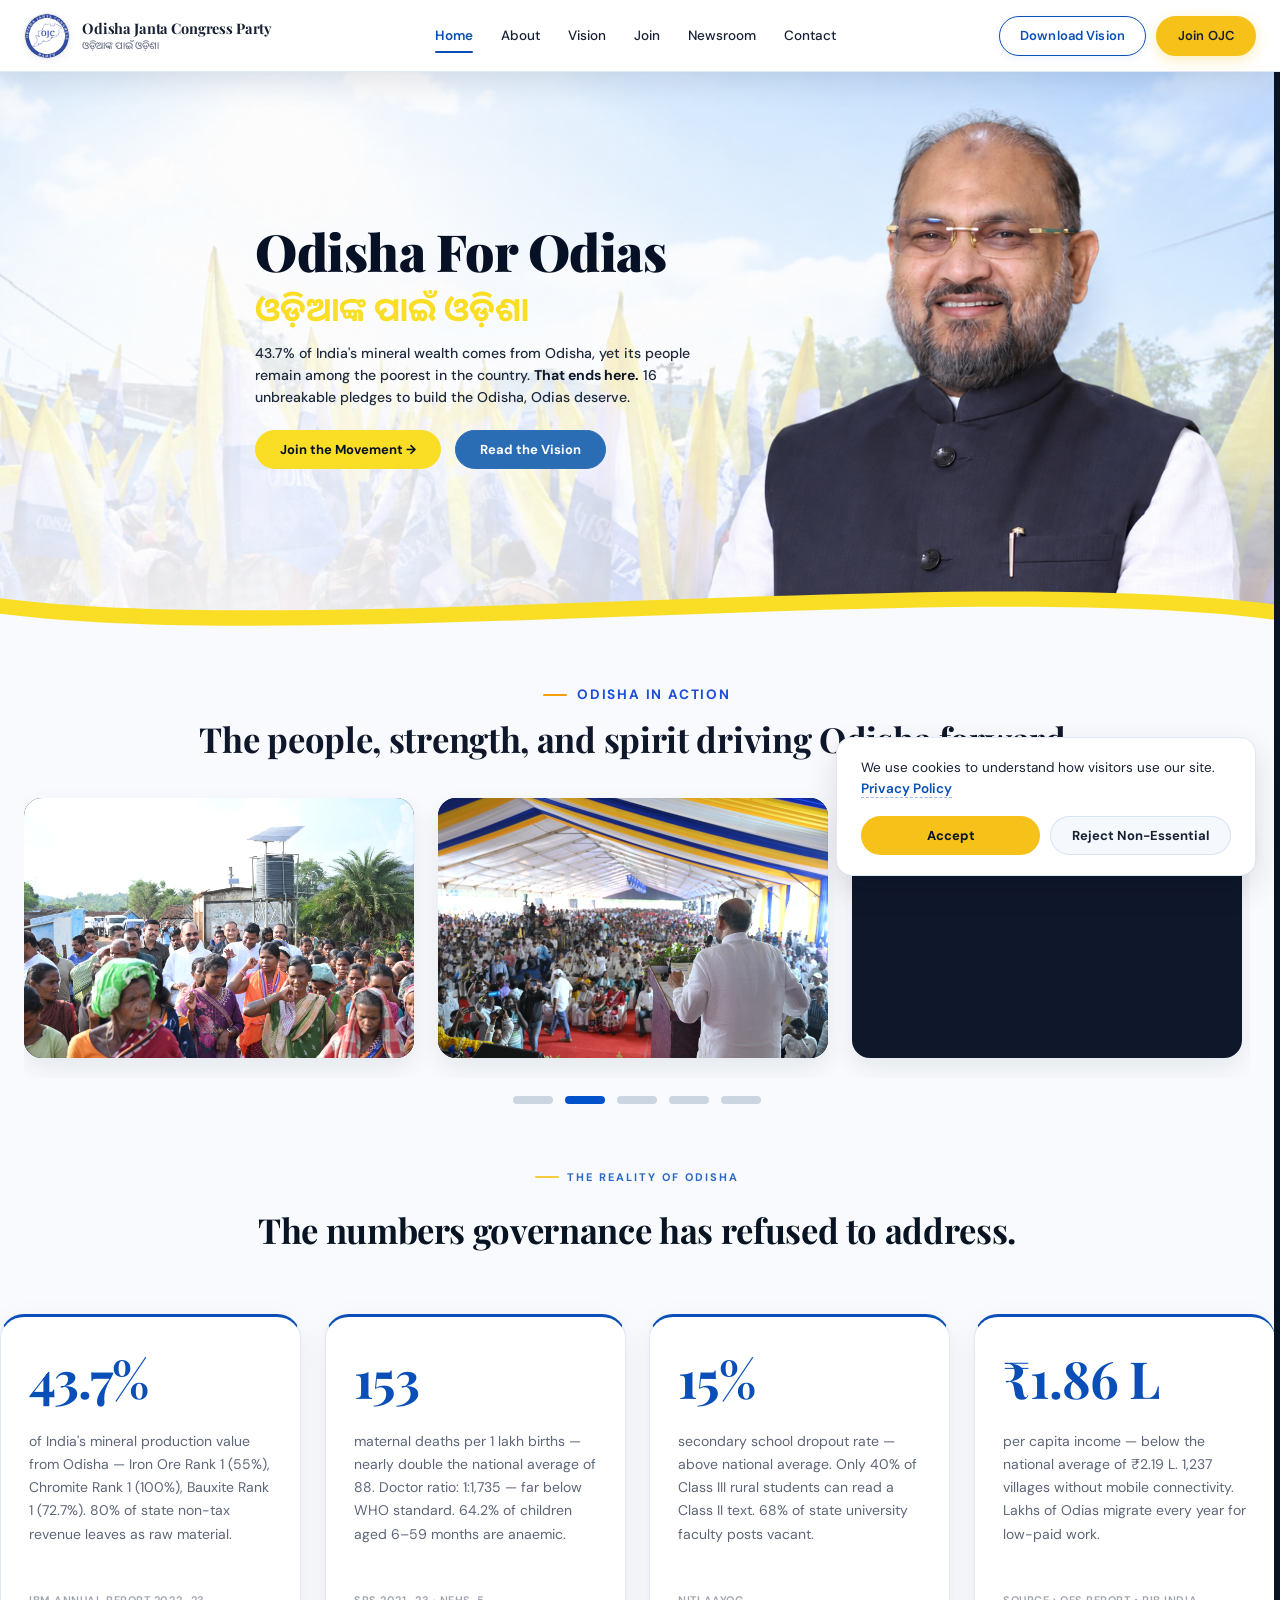
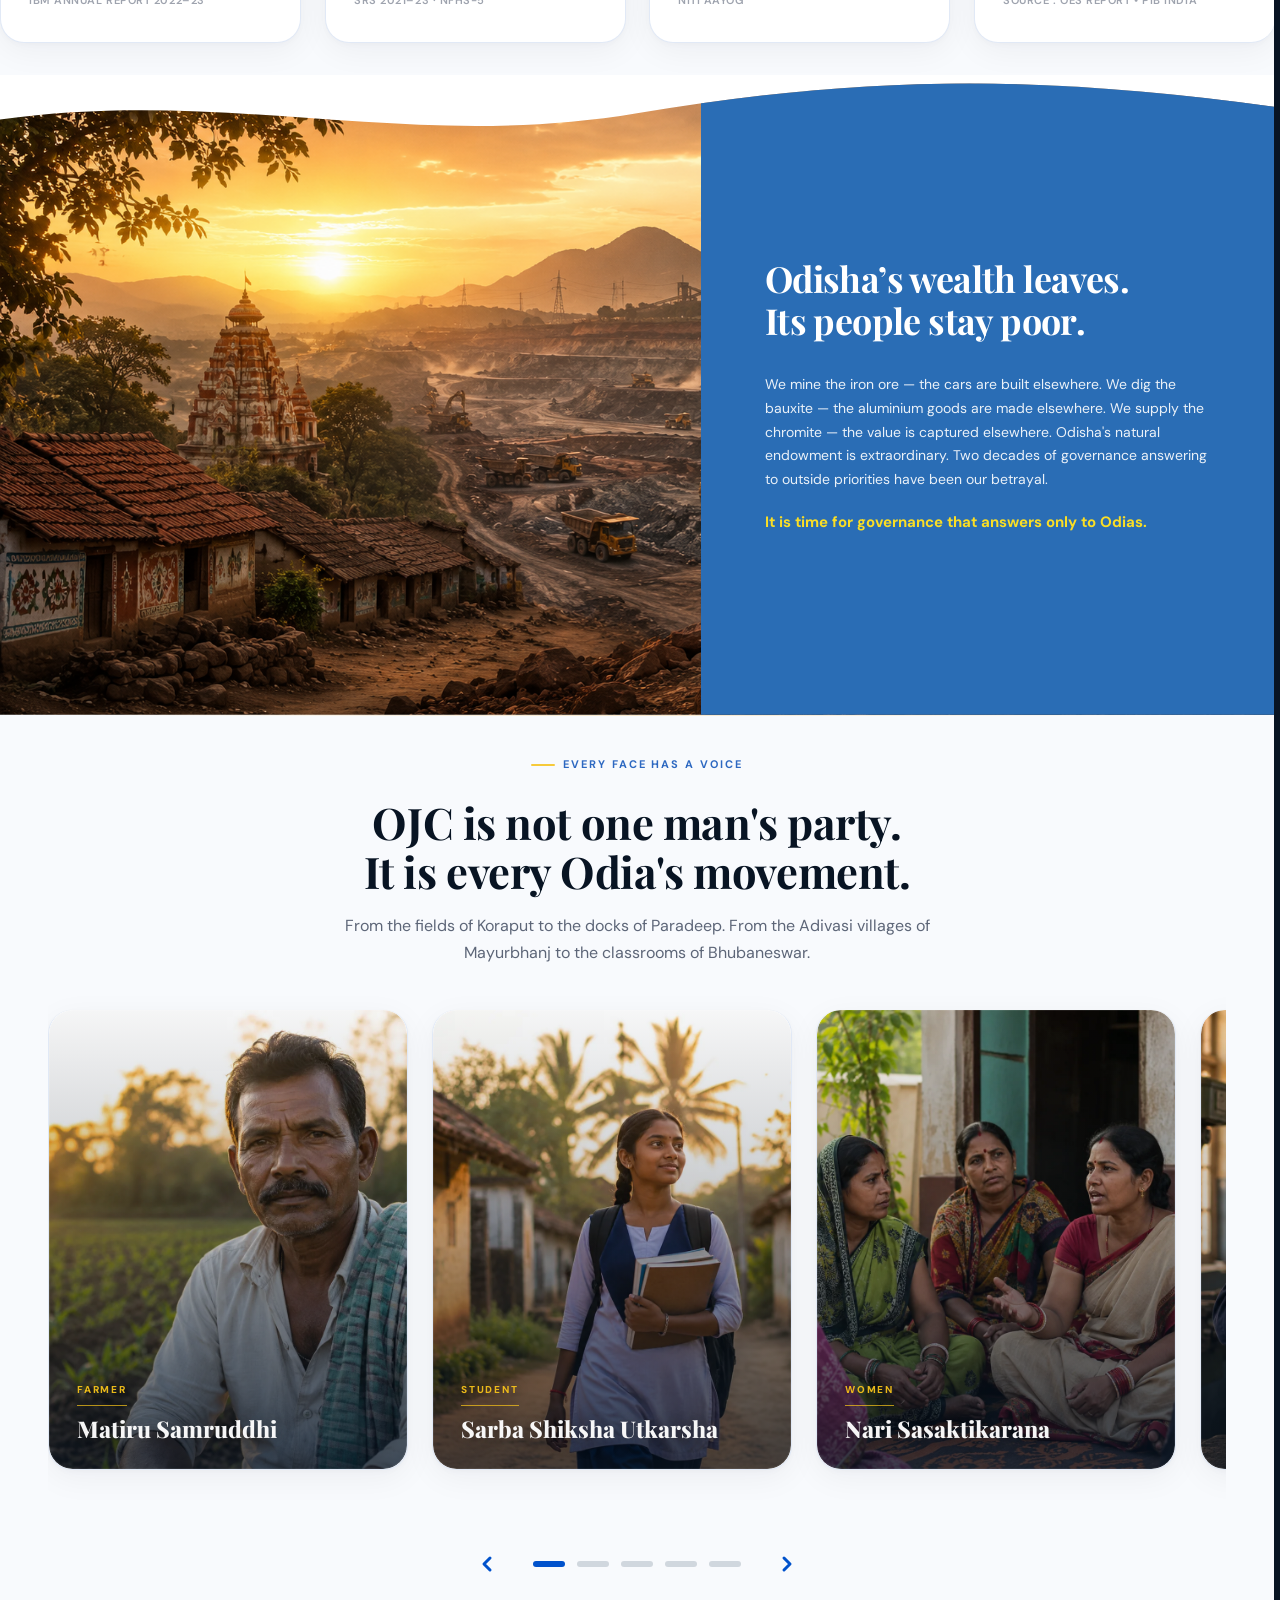
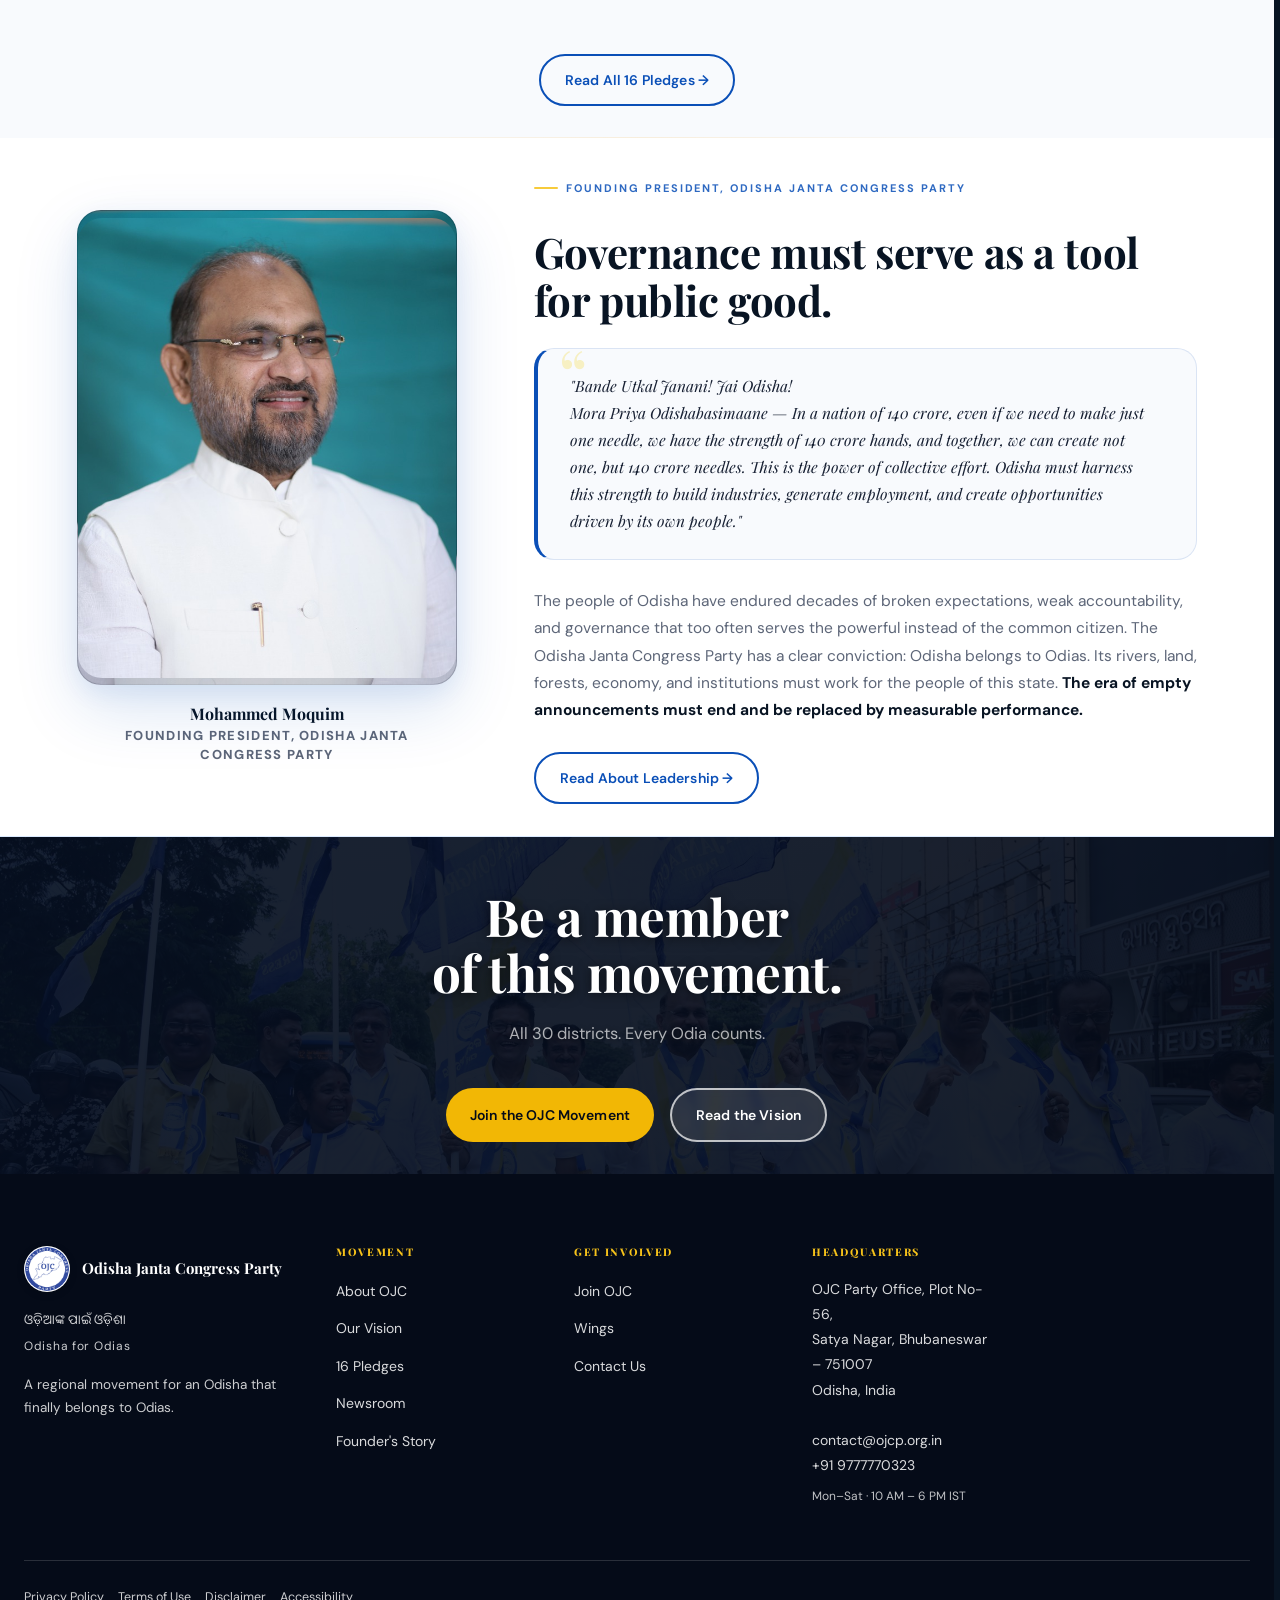
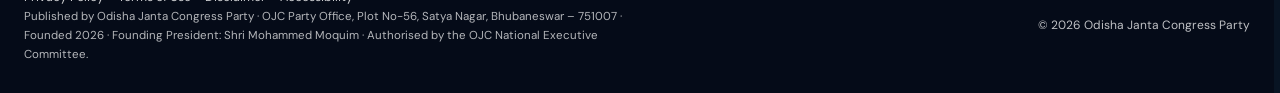
==== commit 88b91ed7: "update" ====
--- a/index.html
+++ b/index.html
@@ -21,12 +21,12 @@
   <link
     href="https://fonts.googleapis.com/css2?family=Cormorant+Garamond:ital,wght@0,600;0,700;1,600&family=Playfair+Display:ital,wght@0,600;0,700;0,900;1,600&family=DM+Sans:wght@300;400;500;600&family=Noto+Sans+Oriya:wght@400;700&display=swap"
     rel="stylesheet">
-  <link rel="stylesheet" href="assets/css/style.css?v=53.0">
-  <link rel="stylesheet" href="assets/css/ojcp-theme-tokens.css?v=53.0">
-  <link rel="stylesheet" href="assets/css/hero-system.css?v=53.0">
-  <link rel="stylesheet" href="assets/css/homepage-final.css?v=53.0">
-  <link rel="stylesheet" href="assets/css/global-final.css?v=53.0">
-  <link rel="stylesheet" href="assets/css/premium-redesign.css?v=53.0">
+  <link rel="stylesheet" href="assets/css/style.css?v=54.0">
+  <link rel="stylesheet" href="assets/css/ojcp-theme-tokens.css?v=54.0">
+  <link rel="stylesheet" href="assets/css/hero-system.css?v=54.0">
+  <link rel="stylesheet" href="assets/css/homepage-final.css?v=58.0">
+  <link rel="stylesheet" href="assets/css/global-final.css?v=54.0">
+  <link rel="stylesheet" href="assets/css/premium-redesign.css?v=59.0">
   <script async src="https://www.googletagmanager.com/gtag/js?id=G-XXXXXXXXXX"></script>
   <script>window.dataLayer = window.dataLayer || []; function gtag() { dataLayer.push(arguments); } gtag('js', new Date()); gtag('consent', 'default', { analytics_storage: 'denied' }); gtag('config', 'G-XXXXXXXXXX');</script>
 </head>
@@ -181,7 +181,7 @@
             <span class="stat-number">43.7%</span>
             <p class="stat-label">of India's mineral production value from Odisha — Iron Ore Rank 1 (55%), Chromite Rank
               1 (100%), Bauxite Rank 1 (72.7%). 80% of state non-tax revenue leaves as raw material.</p>
-            <p class="stat-source">IBM Annual Report 2022–23 · Ch.20</p>
+            <p class="stat-source">IBM Annual Report 2022–23</p>
           </article>
           <article class="stat-card fade-in fade-in-delay-1">
             <span class="stat-number">153</span>
@@ -196,10 +196,10 @@
             <p class="stat-source">NITI Aayog</p>
           </article>
           <article class="stat-card fade-in fade-in-delay-3">
-            <span class="stat-number">₹1.86L</span>
-            <p class="stat-label">per capita income — Odisha ₹1.86 lakh; India ₹2.19 lakh. 1,237 villages without mobile
+            <span class="stat-number">₹1.86 L</span>
+            <p class="stat-label">per capita income — below the national average of ₹2.19 L. 1,237 villages without mobile
               connectivity. Lakhs of Odias migrate every year for low-paid work.</p>
-            <p class="stat-source">Odisha Economic Survey Report · PIB India</p>
+            <p class="stat-source">Source : OES REPORT • PIB INDIA</p>
           </article>
         </div>
       </div>
@@ -208,7 +208,7 @@
     <!-- IDEOLOGY SECTION -->
     <section class="hero-wave-section ideology-section" aria-labelledby="ideology-h2">
       <!-- Full-bleed background photo -->
-      <img class="hero-photo ideology-photo" src="assets/images/home-resourse.png" alt="Odisha Resource and Landscape"
+      <img class="hero-photo ideology-photo" src="assets/images/home-resourse.png?v=2.0" alt="Odisha Resource and Landscape"
         loading="lazy" />
 
       <!-- Plain blue panel with a straight left edge — no curve in the divider -->
@@ -382,7 +382,7 @@
 
     <!-- FINAL CTA -->
     <section class="final-cta-section" aria-labelledby="final-cta-h2"
-      style="position: relative; overflow: hidden; background: #050b18 !important; border-top: 1px solid rgba(242, 183, 5, 0.25); border-bottom: none !important; margin-bottom: 0 !important; isolation: isolate; padding: clamp(70px, 8vw, 100px) 0;">
+      style="position: relative; overflow: hidden; background: #050b18 !important; border-top: 1px solid rgba(242, 183, 5, 0.25); border-bottom: none !important; margin-bottom: 0 !important; isolation: isolate; padding: 32px 0;">
       <div
         style="position: absolute; inset: 0; background: linear-gradient(135deg, rgba(7, 19, 43, 0.82), rgba(5, 11, 24, 0.82)), url('assets/images/selected/movement-cta-bg.jpg') center 32% / cover no-repeat; opacity: 0.48; pointer-events: none; z-index: 1;">
       </div>
--- a/assets/css/style.css
+++ b/assets/css/style.css
@@ -37,8 +37,8 @@
 
   --sp-xs: 24px;
   --sp-sm: 48px;
-  --sp-md: 88px;
-  --sp-lg: 120px;
+  --sp-md: 32px;
+  --sp-lg: 48px;
 }
 
 /* ── Reset ──────────────────────────────────────────────────── */
@@ -554,7 +554,7 @@
 /* ── Stats Band ─────────────────────────────────────────────── */
 .stats-section {
   background: var(--near-black);
-  padding: 80px 0;
+  padding: 32px 0;
 }
 
 .stats-header {
@@ -2362,9 +2362,9 @@
 /* Spacing tokens */
 :root {
   --space-xs: 24px;
-  --space-sm: 56px;
-  --space-md: 96px;
-  --space-lg: 128px;
+  --space-sm: 48px;
+  --space-md: 32px;
+  --space-lg: 48px;
 }
 
 /* Base readability */
@@ -2532,9 +2532,9 @@
 /* Mobile spacing — keep comfortable but tighter */
 @media (max-width: 768px) {
   :root {
-    --space-sm: 48px;
-    --space-md: 72px;
-    --space-lg: 88px;
+    --space-sm: 32px;
+    --space-md: 24px;
+    --space-lg: 32px;
   }
 
   .trio-card {
@@ -2596,9 +2596,9 @@
 @media (max-width: 768px) {
   :root {
     --sp-xs: 20px;
-    --sp-sm: 40px;
-    --sp-md: 64px;
-    --sp-lg: 88px;
+    --sp-sm: 32px;
+    --sp-md: 24px;
+    --sp-lg: 32px;
   }
 }
 
@@ -7092,9 +7092,9 @@
   /* ── Spacing scale — mobile rhythm ───────────────── */
   :root {
     --sp-xs: 16px;
-    --sp-sm: 40px;
-    --sp-md: 64px;
-    --sp-lg: 88px;
+    --sp-sm: 32px;
+    --sp-md: 24px;
+    --sp-lg: 32px;
     --card-pad: 24px 20px;
     --card-pad-sm: 18px 16px;
   }
@@ -9349,7 +9349,7 @@
 
 /* Homepage leadership credibility block */
 body.has-hero .founder-section {
-  padding: clamp(76px, 8vw, 116px) 0 !important;
+  padding: 32px 0 !important;
   background:
     radial-gradient(ellipse 52% 48% at 12% 18%, rgba(27, 58, 140, 0.11), transparent 64%),
     linear-gradient(180deg, #f8f5ee 0%, #ffffff 58%, #f5f0e6 100%) !important;
@@ -9471,7 +9471,7 @@
 
 @media (max-width: 520px) {
   body.has-hero .founder-section {
-    padding: 62px 0 !important;
+    padding: 24px 0 !important;
   }
 
   body.has-hero .founder-portrait-block {
@@ -10422,7 +10422,7 @@
 body .transformed-section,
 .transformed-section {
   background: #F8FAFD !important;
-  padding: 36px 0 16px 0 !important;
+  padding: 32px 0 !important;
   position: relative !important;
   overflow: hidden !important;
 }
--- a/assets/css/homepage-final.css
+++ b/assets/css/homepage-final.css
@@ -188,7 +188,7 @@
     linear-gradient(180deg, var(--stats-dark-bg, #071126) 0%, var(--hero-panel-bg, #050b18) 100%) !important;
 }
 
-body.has-hero main > .stats-section:first-child,
+body.has-hero main>.stats-section:first-child,
 body.has-hero .stats-section:first-child {
   padding-top: calc(var(--nav-h, 72px) + clamp(36px, 4vw, 56px)) !important;
 }
@@ -267,12 +267,12 @@
 body.has-hero .stat-source {
   align-self: end;
   margin-top: 22px;
-  color: rgba(255, 255, 255, 0.38) !important;
+  color: rgba(93, 102, 120, 0.7) !important;
 }
 
 body.has-hero .ideology-section {
   padding-top: 0 !important;
-  padding-bottom: clamp(50px, 6vw, 90px) !important;
+  padding-bottom: 0 !important;
   margin-top: 0 !important;
   background: #2A6DB5 !important;
 }
@@ -309,15 +309,15 @@
 
 body.has-hero .pledges-trio-section,
 body.has-hero .three-fights-section {
-  padding: clamp(76px, 8vw, 108px) 0 !important;
+  padding: 32px 0 !important;
 }
 
 body.has-hero .pledges-trio-section {
-  padding-bottom: clamp(64px, 6vw, 88px) !important;
+  padding-bottom: 32px !important;
 }
 
 body.has-hero .three-fights-section {
-  padding-top: clamp(62px, 6vw, 86px) !important;
+  padding-top: 32px !important;
 }
 
 body.has-hero .trio-grid,
@@ -377,7 +377,7 @@
 }
 
 body.has-hero .personas-section {
-  padding: clamp(82px, 8vw, 112px) 0 !important;
+  padding: 32px 0 !important;
   background:
     radial-gradient(ellipse 58% 46% at 84% 4%, rgba(var(--color-accent-rgb, 245, 166, 35), 0.06), transparent 66%),
     linear-gradient(180deg, var(--people-bg, #071126) 0%, var(--color-primary, #091735) 100%) !important;
@@ -644,7 +644,7 @@
 
 /* 4. Founder */
 body.has-hero .founder-section {
-  padding: clamp(76px, 8vw, 116px) 0 !important;
+  padding: 32px 0 !important;
   background:
     radial-gradient(ellipse 52% 48% at 12% 18%, rgba(var(--color-primary-rgb, 27, 58, 140), 0.11), transparent 64%),
     linear-gradient(180deg, var(--founder-bg, #f8f5ee) 0%, #ffffff 58%, var(--editorial-paper-deep, #f5f0e6) 100%) !important;
@@ -860,7 +860,7 @@
 
 /* 6. Pledges */
 body.has-hero .pledges-grid-section {
-  padding: clamp(76px, 8vw, 112px) 0 !important;
+  padding: 32px 0 !important;
   background: linear-gradient(180deg, var(--surface-cream, #fbfaf6) 0%, #ffffff 46%, var(--editorial-paper-deep, #f5f0e6) 100%) !important;
   border-top: 1px solid rgba(13, 26, 42, 0.1);
   border-bottom: 1px solid rgba(13, 26, 42, 0.1);
@@ -993,7 +993,7 @@
 }
 
 body.has-hero .final-cta-section {
-  padding: clamp(86px, 9vw, 124px) 0 !important;
+  padding: 32px 0 !important;
   background:
     linear-gradient(135deg, rgba(var(--color-primary-strong-rgb, 5, 11, 24), 0.985), rgba(var(--color-primary-rgb, 7, 17, 38), 0.985)) !important;
   border-top: 1px solid rgba(var(--color-accent-rgb, 245, 166, 35), 0.2);
@@ -1268,7 +1268,7 @@
   }
 
   body.has-hero .founder-section {
-    padding: 62px 0 !important;
+    padding: 24px 0 !important;
   }
 
   body.has-hero .founder-portrait-block {
--- a/assets/css/global-final.css
+++ b/assets/css/global-final.css
@@ -152,8 +152,8 @@
 }
 
 body main>section:not(.hero):not(.page-hero):not(.final-cta-section):not(.download-section) {
-  padding-top: clamp(72px, 8vw, 112px);
-  padding-bottom: clamp(72px, 8vw, 112px);
+  padding-top: clamp(24px, 3vw, 32px);
+  padding-bottom: clamp(24px, 3vw, 32px);
 }
 
 body :is(.section-title, .section-title--white) {
--- a/assets/css/premium-redesign.css
+++ b/assets/css/premium-redesign.css
@@ -45,7 +45,7 @@
   --pr-r-pill: 100px;
 
   /* Section spacing */
-  --pr-section-pad: clamp(80px, 9vw, 128px);
+  --pr-section-pad: clamp(24px, 3vw, 32px);
 }
 
 
@@ -715,6 +715,8 @@
 /* ==========================================
    10. STATS SECTION – premium cards on light bg
    ========================================== */
+html body.has-hero main>section.stats-section,
+html body.has-hero section.stats-section,
 body.has-hero .stats-section,
 body .stats-section,
 .stats-section {
@@ -724,8 +726,8 @@
   height: auto !important;
   min-height: 0 !important;
   max-height: none !important;
-  padding-top: 24px !important;
-  padding-bottom: 0 !important;
+  padding-top: 32px !important;
+  padding-bottom: 32px !important;
   margin-top: 0 !important;
   margin-bottom: 0 !important;
   background-color: #F8FAFD !important;
@@ -1184,12 +1186,17 @@
   margin: 16px auto 0 !important;
 }
 
-/* PERSONAS SECTION CONTAINER & HEADER ALIGNMENT */
+html body.has-hero main>section.personas-section,
+html body.has-hero section.personas-section,
 body.has-hero .personas-section,
 body .personas-section,
 .personas-section {
   overflow: hidden !important;
   position: relative !important;
+  padding-top: 32px !important;
+  padding-bottom: 32px !important;
+  margin-top: 0 !important;
+  margin-bottom: 0 !important;
 }
 
 body.has-hero .personas-section>.container,
@@ -1487,8 +1494,16 @@
 /* ==========================================
    15. FOUNDER SECTION
    ========================================== */
-body.has-hero .founder-section {
+html body.has-hero main>section.founder-section,
+html body.has-hero section.founder-section,
+body.has-hero .founder-section,
+body .founder-section,
+.founder-section {
   background: #fff !important;
+  padding-top: 32px !important;
+  padding-bottom: 32px !important;
+  margin-top: 0 !important;
+  margin-bottom: 0 !important;
 }
 
 body.has-hero .founder-inner {
@@ -1984,9 +1999,14 @@
 /* ==========================================
    19. FINAL CTA SECTION
    ========================================== */
-body.has-hero .final-cta-section {
+html body.has-hero section.final-cta-section,
+body.has-hero .final-cta-section,
+body .final-cta-section,
+.final-cta-section {
   background: var(--pr-white) !important;
-  padding: clamp(80px, 9vw, 128px) 0 !important;
+  padding: 32px 0 !important;
+  margin-top: 0 !important;
+  margin-bottom: 0 !important;
   border-top: 1px solid var(--pr-border) !important;
 }
 
@@ -4093,38 +4113,39 @@
 /* HEADER STYLING */
 .stats-dossier-header {
   text-align: left !important;
-  margin-bottom: 36px;
+  margin-bottom: 30px !important;
+  width: 100% !important;
 }
 
 .stats-header-badge {
   display: inline-flex;
   align-items: center;
-  gap: 14px;
-  margin-bottom: 12px;
+  gap: 12px;
+  margin-bottom: 14px;
 }
 
 .stats-header-badge .badge-line {
-  width: 40px;
+  width: 32px;
   height: 2px;
   background: #f2b705;
 }
 
 .stats-header-badge .badge-text {
-  font-family: var(--font-sans, sans-serif);
+  font-family: var(--font-sans, 'DM Sans', sans-serif);
   font-weight: 800;
-  font-size: 13px;
-  letter-spacing: 2.5px;
+  font-size: 12px;
+  letter-spacing: 2px;
   color: #d97706;
   text-transform: uppercase;
 }
 
 .stats-main-headline {
   font-family: 'Playfair Display', Georgia, serif !important;
-  font-size: clamp(2.2rem, 3.8vw, 3.2rem) !important;
+  font-size: clamp(2.3rem, 3.8vw, 3.4rem) !important;
   font-weight: 700 !important;
   color: #0f172a !important;
-  line-height: 1.15 !important;
-  margin-bottom: 12px !important;
+  line-height: 1.16 !important;
+  margin-bottom: 16px !important;
   letter-spacing: -0.5px !important;
   text-align: left !important;
 }
@@ -4133,14 +4154,73 @@
   color: #0b57d0 !important;
 }
 
-.stats-main-sub {
-  font-family: var(--font-sans, sans-serif);
-  font-size: clamp(15px, 2vw, 18px);
+.stats-dossier-intro {
+  max-width: 1040px;
+  margin-top: 8px;
+  margin-bottom: 28px;
+}
+
+.stats-intro-lead {
+  font-family: var(--font-sans, 'DM Sans', sans-serif) !important;
+  font-size: clamp(16px, 1.8vw, 18px) !important;
+  font-weight: 700 !important;
+  color: #0f172a !important;
+  line-height: 1.5 !important;
+  margin: 0 0 10px 0 !important;
+  text-align: left !important;
+}
+
+.stats-intro-body {
+  font-family: var(--font-sans, 'DM Sans', sans-serif) !important;
+  font-size: clamp(14.5px, 1.6vw, 16px) !important;
   color: #64748b !important;
-  max-width: 720px;
-  margin: 0 0 32px 0 !important;
-  line-height: 1.6;
+  line-height: 1.6 !important;
+  margin: 0 0 16px 0 !important;
   text-align: left !important;
+}
+
+.stats-disclaimer-bar {
+  display: flex !important;
+  align-items: center !important;
+  gap: 12px !important;
+  background: #edf4fc !important;
+  border: 1px solid rgba(11, 87, 208, 0.14) !important;
+  border-left: 3.5px solid #0b57d0 !important;
+  border-radius: 6px !important;
+  padding: 10px 16px !important;
+  margin-top: 14px !important;
+  margin-bottom: 8px !important;
+  width: 100% !important;
+  box-sizing: border-box !important;
+}
+
+.stats-disclaimer-bar .disclaimer-icon {
+  flex-shrink: 0 !important;
+  color: #0b57d0 !important;
+}
+
+.stats-disclaimer-bar span {
+  font-family: var(--font-sans, 'DM Sans', sans-serif) !important;
+  font-size: 13px !important;
+  color: #64748b !important;
+  line-height: 1.5 !important;
+  font-style: italic !important;
+}
+
+@media (max-width: 768px) {
+  .stats-disclaimer-bar {
+    align-items: flex-start !important;
+    padding: 10px 14px !important;
+  }
+}
+
+.stats-card-tagline {
+  font-family: var(--font-sans, 'DM Sans', sans-serif);
+  font-size: 15px;
+  font-weight: 600;
+  color: #1e293b;
+  line-height: 1.45;
+  margin: 0 0 18px 0;
 }
 
 /* FILTER PILLS */
@@ -6715,8 +6795,8 @@
   .stats-section {
     height: auto !important;
     min-height: 0 !important;
-    padding-top: clamp(20px, 3.5vw, 32px) !important;
-    padding-bottom: clamp(20px, 3.5vw, 28px) !important;
+    padding-top: 24px !important;
+    padding-bottom: 24px !important;
     margin-top: 0 !important;
     margin-bottom: 0 !important;
     background-color: #F8FAFD !important;
@@ -6813,7 +6893,7 @@
     z-index: 3 !important;
   }
 
-  /* High specificity override for Personas section top padding directly following ideology image on mobile */
+  /* High specificity override for Personas, Founder, and Final CTA top/bottom padding on mobile */
   html body.has-hero main>section.personas-section:not(.hero):not(.page-hero):not(.final-cta-section),
   html body main>section.personas-section:not(.hero):not(.page-hero):not(.final-cta-section),
   html body.has-hero section.personas-section,
@@ -6821,8 +6901,24 @@
   body.has-hero .personas-section,
   body .personas-section,
   .personas-section {
-    padding-top: clamp(20px, 3vw, 32px) !important;
+    padding-top: 24px !important;
+    padding-bottom: 24px !important;
     margin-top: 0 !important;
+    margin-bottom: 0 !important;
+  }
+
+  html body.has-hero main>section.founder-section,
+  html body.has-hero section.founder-section,
+  body.has-hero .founder-section,
+  .founder-section,
+  html body.has-hero main>section.final-cta-section,
+  html body.has-hero section.final-cta-section,
+  body.has-hero .final-cta-section,
+  .final-cta-section {
+    padding-top: 24px !important;
+    padding-bottom: 24px !important;
+    margin-top: 0 !important;
+    margin-bottom: 0 !important;
   }
 }
 }
@@ -7423,20 +7519,80 @@
   display: none !important;
 }
 
+/* ============================================================
+   SHARED MASTHEAD HERO POSITIONING (CLEARING FIXED SITE HEADER)
+   Matches homepage hero spacing so hero starts cleanly below header
+   Desktop: 72px nav height; Mobile: 58px nav height
+   ============================================================ */
+body.about-page .about-hero-redesign,
+body.join-page .join-hero-redesign,
+body.newsroom-page .newsroom-hero-redesign,
+body.contact-page .contact-hero-redesign,
+body.vision-page .vision-hero-redesign,
+.about-hero-redesign,
+.join-hero-redesign,
+.newsroom-hero-redesign,
+.contact-hero-redesign,
+.vision-hero-redesign,
+.hero-redesign {
+  margin-top: var(--nav-h, 72px) !important;
+  margin-right: 0 !important;
+  margin-bottom: 0 !important;
+  margin-left: 0 !important;
+  height: clamp(500px, 62vh, 640px) !important;
+  min-height: clamp(500px, 62vh, 640px) !important;
+  padding-top: 0 !important;
+  padding-bottom: 50px !important;
+  box-sizing: border-box !important;
+}
+
+@media (max-width: 768px) {
+
+  body.about-page .about-hero-redesign,
+  body.join-page .join-hero-redesign,
+  body.newsroom-page .newsroom-hero-redesign,
+  body.contact-page .contact-hero-redesign,
+  body.vision-page .vision-hero-redesign,
+  .about-hero-redesign,
+  .join-hero-redesign,
+  .newsroom-hero-redesign,
+  .contact-hero-redesign,
+  .vision-hero-redesign,
+  .hero-redesign {
+    margin-top: 58px !important;
+    margin-right: 0 !important;
+    margin-bottom: 0 !important;
+    margin-left: 0 !important;
+    height: auto !important;
+    min-height: clamp(300px, 42vh, 350px) !important;
+    display: flex !important;
+    flex-direction: column !important;
+    justify-content: center !important;
+    padding-top: clamp(34px, 7vw, 44px) !important;
+    padding-bottom: clamp(74px, 15vw, 92px) !important;
+    box-sizing: border-box !important;
+    position: relative !important;
+    overflow: visible !important;
+  }
+}
+
 body.about-page .about-hero-redesign,
 .about-hero-redesign {
   position: relative !important;
   width: 100% !important;
   max-width: 100% !important;
   min-width: 100% !important;
-  height: clamp(550px, 80vh, 760px) !important;
-  min-height: clamp(550px, 80vh, 760px) !important;
+  height: clamp(500px, 62vh, 640px) !important;
+  min-height: clamp(500px, 62vh, 640px) !important;
   padding-top: 0 !important;
-  padding-bottom: 0 !important;
-  margin: 0 !important;
+  padding-bottom: 50px !important;
+  margin-top: var(--nav-h, 72px) !important;
+  margin-right: 0 !important;
+  margin-bottom: 0 !important;
+  margin-left: 0 !important;
   border: none !important;
   outline: none !important;
-  overflow: hidden !important;
+  overflow: visible !important;
   display: flex !important;
   align-items: center !important;
   box-sizing: border-box !important;
@@ -7570,10 +7726,19 @@
 
   body.about-page .about-hero-redesign,
   .about-hero-redesign {
+    margin-top: 58px !important;
+    margin-right: 0 !important;
+    margin-bottom: 0 !important;
+    margin-left: 0 !important;
     height: auto !important;
-    min-height: auto !important;
-    padding-top: 76px !important;
-    padding-bottom: 24px !important;
+    min-height: clamp(300px, 42vh, 350px) !important;
+    display: flex !important;
+    flex-direction: column !important;
+    justify-content: center !important;
+    padding-top: clamp(34px, 7vw, 44px) !important;
+    padding-bottom: clamp(74px, 15vw, 92px) !important;
+    position: relative !important;
+    overflow: visible !important;
   }
 
   body.about-page .about-hero-redesign .hero-bg-image-wrapper {
@@ -7593,10 +7758,12 @@
   }
 
   body.about-page .about-hero-redesign .vision-hero-content {
-    padding-left: 12px !important;
-    padding-right: 16px !important;
+    padding-left: clamp(18px, 5vw, 24px) !important;
+    padding-right: clamp(18px, 5vw, 24px) !important;
     text-align: left !important;
     margin: 0 !important;
+    position: relative !important;
+    z-index: 6 !important;
   }
 
   body.about-page .about-hero-redesign .vision-eyebrow-badge {
@@ -7607,7 +7774,7 @@
   }
 
   body.about-page .about-hero-redesign .eyebrow-text {
-    font-size: 0.60rem !important;
+    font-size: 0.62rem !important;
     letter-spacing: 1.4px !important;
   }
 
@@ -7616,8 +7783,8 @@
   }
 
   body.about-page .about-hero-redesign .vision-hero-headline {
-    font-size: clamp(1.85rem, 6vw, 2.5rem) !important;
-    line-height: 1.18 !important;
+    font-size: clamp(1.65rem, 5.2vw, 2.1rem) !important;
+    line-height: 1.2 !important;
     font-weight: 900 !important;
     margin: 0 0 12px 0 !important;
     text-align: left !important;
@@ -7625,7 +7792,7 @@
   }
 
   body.about-page .about-hero-redesign .vision-hero-sub {
-    font-size: clamp(0.88rem, 3.4vw, 1rem) !important;
+    font-size: clamp(0.88rem, 3.2vw, 0.98rem) !important;
     line-height: 1.55 !important;
     text-align: left !important;
     margin: 0 !important;
@@ -7633,7 +7800,9 @@
   }
 
   body.about-page .about-hero-redesign .hero-curved-divider {
-    height: clamp(35px, 8vw, 60px) !important;
+    height: clamp(35px, 7vw, 48px) !important;
+    bottom: -1px !important;
+    z-index: 5 !important;
   }
 }
 
@@ -7651,14 +7820,17 @@
   width: 100% !important;
   max-width: 100% !important;
   min-width: 100% !important;
-  height: clamp(550px, 80vh, 760px) !important;
-  min-height: clamp(550px, 80vh, 760px) !important;
+  height: clamp(500px, 62vh, 640px) !important;
+  min-height: clamp(500px, 62vh, 640px) !important;
   padding-top: 0 !important;
-  padding-bottom: 0 !important;
-  margin: 0 !important;
+  padding-bottom: 50px !important;
+  margin-top: var(--nav-h, 72px) !important;
+  margin-right: 0 !important;
+  margin-bottom: 0 !important;
+  margin-left: 0 !important;
   border: none !important;
   outline: none !important;
-  overflow: hidden !important;
+  overflow: visible !important;
   display: flex !important;
   align-items: center !important;
   box-sizing: border-box !important;
@@ -7771,10 +7943,19 @@
 
   body.join-page .join-hero-redesign,
   .join-hero-redesign {
+    margin-top: 58px !important;
+    margin-right: 0 !important;
+    margin-bottom: 0 !important;
+    margin-left: 0 !important;
     height: auto !important;
-    min-height: auto !important;
-    padding-top: 76px !important;
-    padding-bottom: 24px !important;
+    min-height: clamp(300px, 42vh, 350px) !important;
+    display: flex !important;
+    flex-direction: column !important;
+    justify-content: center !important;
+    padding-top: clamp(34px, 7vw, 44px) !important;
+    padding-bottom: clamp(74px, 15vw, 92px) !important;
+    position: relative !important;
+    overflow: visible !important;
   }
 
   body.join-page .join-hero-redesign .hero-bg-image-wrapper {
@@ -7793,10 +7974,12 @@
   }
 
   body.join-page .join-hero-redesign .vision-hero-content {
-    padding-left: 12px !important;
-    padding-right: 16px !important;
+    padding-left: clamp(18px, 5vw, 24px) !important;
+    padding-right: clamp(18px, 5vw, 24px) !important;
     text-align: left !important;
     margin: 0 !important;
+    position: relative !important;
+    z-index: 6 !important;
   }
 
   body.join-page .join-hero-redesign .vision-eyebrow-badge {
@@ -7807,7 +7990,7 @@
   }
 
   body.join-page .join-hero-redesign .eyebrow-text {
-    font-size: 0.60rem !important;
+    font-size: 0.62rem !important;
     letter-spacing: 1.4px !important;
   }
 
@@ -7816,8 +7999,8 @@
   }
 
   body.join-page .join-hero-redesign .vision-hero-headline {
-    font-size: clamp(1.85rem, 6vw, 2.5rem) !important;
-    line-height: 1.18 !important;
+    font-size: clamp(1.65rem, 5.2vw, 2.1rem) !important;
+    line-height: 1.2 !important;
     font-weight: 900 !important;
     margin: 0 0 12px 0 !important;
     text-align: left !important;
@@ -7825,7 +8008,7 @@
   }
 
   body.join-page .join-hero-redesign .vision-hero-sub {
-    font-size: clamp(0.88rem, 3.4vw, 1rem) !important;
+    font-size: clamp(0.88rem, 3.2vw, 0.98rem) !important;
     line-height: 1.55 !important;
     text-align: left !important;
     margin: 0 !important;
@@ -7833,7 +8016,9 @@
   }
 
   body.join-page .join-hero-redesign .hero-curved-divider {
-    height: clamp(35px, 8vw, 60px) !important;
+    height: clamp(35px, 7vw, 48px) !important;
+    bottom: -1px !important;
+    z-index: 5 !important;
   }
 }
 
@@ -7846,11 +8031,14 @@
   width: 100% !important;
   max-width: 100% !important;
   min-width: 100% !important;
-  height: clamp(550px, 80vh, 760px) !important;
-  min-height: clamp(550px, 80vh, 760px) !important;
+  height: clamp(500px, 62vh, 640px) !important;
+  min-height: clamp(500px, 62vh, 640px) !important;
   padding-top: 0 !important;
-  padding-bottom: 0 !important;
-  margin: 0 !important;
+  padding-bottom: 50px !important;
+  margin-top: var(--nav-h, 72px) !important;
+  margin-right: 0 !important;
+  margin-bottom: 0 !important;
+  margin-left: 0 !important;
   border: none !important;
   outline: none !important;
   overflow: visible !important;
@@ -7978,10 +8166,19 @@
 
   body.newsroom-page .newsroom-hero-redesign,
   .newsroom-hero-redesign {
+    margin-top: 58px !important;
+    margin-right: 0 !important;
+    margin-bottom: 0 !important;
+    margin-left: 0 !important;
     height: auto !important;
-    min-height: auto !important;
-    padding-top: 76px !important;
-    padding-bottom: 24px !important;
+    min-height: clamp(300px, 42vh, 350px) !important;
+    display: flex !important;
+    flex-direction: column !important;
+    justify-content: center !important;
+    padding-top: clamp(34px, 7vw, 44px) !important;
+    padding-bottom: clamp(74px, 15vw, 92px) !important;
+    position: relative !important;
+    overflow: visible !important;
   }
 
   body.newsroom-page .newsroom-hero-redesign .hero-bg-image-wrapper {
@@ -8000,10 +8197,12 @@
   }
 
   body.newsroom-page .newsroom-hero-redesign .vision-hero-content {
-    padding-left: 16px !important;
-    padding-right: 16px !important;
+    padding-left: clamp(18px, 5vw, 24px) !important;
+    padding-right: clamp(18px, 5vw, 24px) !important;
     text-align: left !important;
     margin: 0 !important;
+    position: relative !important;
+    z-index: 6 !important;
   }
 
   body.newsroom-page .newsroom-hero-redesign .vision-eyebrow-badge {
@@ -8014,7 +8213,7 @@
   }
 
   body.newsroom-page .newsroom-hero-redesign .eyebrow-text {
-    font-size: 0.60rem !important;
+    font-size: 0.62rem !important;
     letter-spacing: 1.4px !important;
   }
 
@@ -8023,8 +8222,8 @@
   }
 
   body.newsroom-page .newsroom-hero-redesign .vision-hero-headline {
-    font-size: clamp(1.85rem, 6vw, 2.5rem) !important;
-    line-height: 1.18 !important;
+    font-size: clamp(1.65rem, 5.2vw, 2.1rem) !important;
+    line-height: 1.2 !important;
     font-weight: 900 !important;
     margin: 0 0 12px 0 !important;
     text-align: left !important;
@@ -8032,7 +8231,7 @@
   }
 
   body.newsroom-page .newsroom-hero-redesign .vision-hero-sub {
-    font-size: clamp(0.88rem, 3.4vw, 1rem) !important;
+    font-size: clamp(0.88rem, 3.2vw, 0.98rem) !important;
     line-height: 1.55 !important;
     text-align: left !important;
     margin: 0 !important;
@@ -8040,7 +8239,9 @@
   }
 
   body.newsroom-page .newsroom-hero-redesign .hero-curved-divider {
-    height: clamp(35px, 8vw, 60px) !important;
+    height: clamp(35px, 7vw, 48px) !important;
+    bottom: -1px !important;
+    z-index: 5 !important;
   }
 }
 
@@ -8053,11 +8254,14 @@
   width: 100% !important;
   max-width: 100% !important;
   min-width: 100% !important;
-  height: clamp(550px, 80vh, 760px) !important;
-  min-height: clamp(550px, 80vh, 760px) !important;
+  height: clamp(500px, 62vh, 640px) !important;
+  min-height: clamp(500px, 62vh, 640px) !important;
   padding-top: 0 !important;
-  padding-bottom: 0 !important;
-  margin: 0 !important;
+  padding-bottom: 50px !important;
+  margin-top: var(--nav-h, 72px) !important;
+  margin-right: 0 !important;
+  margin-bottom: 0 !important;
+  margin-left: 0 !important;
   border: none !important;
   outline: none !important;
   overflow: visible !important;
@@ -8174,10 +8378,19 @@
 
   body.contact-page .contact-hero-redesign,
   .contact-hero-redesign {
+    margin-top: 58px !important;
+    margin-right: 0 !important;
+    margin-bottom: 0 !important;
+    margin-left: 0 !important;
     height: auto !important;
-    min-height: auto !important;
-    padding-top: 76px !important;
-    padding-bottom: 24px !important;
+    min-height: clamp(300px, 42vh, 350px) !important;
+    display: flex !important;
+    flex-direction: column !important;
+    justify-content: center !important;
+    padding-top: clamp(34px, 7vw, 44px) !important;
+    padding-bottom: clamp(74px, 15vw, 92px) !important;
+    position: relative !important;
+    overflow: visible !important;
   }
 
   body.contact-page .contact-hero-redesign .hero-bg-image-wrapper {
@@ -8196,10 +8409,12 @@
   }
 
   body.contact-page .contact-hero-redesign .vision-hero-content {
-    padding-left: 16px !important;
-    padding-right: 16px !important;
+    padding-left: clamp(18px, 5vw, 24px) !important;
+    padding-right: clamp(18px, 5vw, 24px) !important;
     text-align: left !important;
     margin: 0 !important;
+    position: relative !important;
+    z-index: 6 !important;
   }
 
   body.contact-page .contact-hero-redesign .vision-eyebrow-badge {
@@ -8210,7 +8425,7 @@
   }
 
   body.contact-page .contact-hero-redesign .eyebrow-text {
-    font-size: 0.60rem !important;
+    font-size: 0.62rem !important;
     letter-spacing: 1.4px !important;
   }
 
@@ -8219,8 +8434,8 @@
   }
 
   body.contact-page .contact-hero-redesign .vision-hero-headline {
-    font-size: clamp(1.85rem, 6vw, 2.5rem) !important;
-    line-height: 1.18 !important;
+    font-size: clamp(1.65rem, 5.2vw, 2.1rem) !important;
+    line-height: 1.2 !important;
     font-weight: 900 !important;
     margin: 0 0 12px 0 !important;
     text-align: left !important;
@@ -8228,7 +8443,7 @@
   }
 
   body.contact-page .contact-hero-redesign .vision-hero-sub {
-    font-size: clamp(0.88rem, 3.4vw, 1rem) !important;
+    font-size: clamp(0.88rem, 3.2vw, 0.98rem) !important;
     line-height: 1.55 !important;
     text-align: left !important;
     margin: 0 !important;
@@ -8236,7 +8451,9 @@
   }
 
   body.contact-page .contact-hero-redesign .hero-curved-divider {
-    height: clamp(35px, 8vw, 60px) !important;
+    height: clamp(35px, 7vw, 48px) !important;
+    bottom: -1px !important;
+    z-index: 5 !important;
   }
 }
 
@@ -8596,12 +8813,13 @@
 
 .form-headline {
   font-family: 'Playfair Display', Georgia, serif !important;
-  font-size: clamp(2.5rem, 4.2vw, 3.6rem) !important;
+  font-size: clamp(1.65rem, 3.8vw, 3.2rem) !important;
   font-weight: 800 !important;
   color: #0f172a !important;
   line-height: 1.15 !important;
   margin: 0 0 18px 0 !important;
   letter-spacing: -0.5px !important;
+  white-space: nowrap !important;
 }
 
 .form-lead {
@@ -8760,6 +8978,11 @@
 
   .contact-form-card {
     padding: 24px 20px !important;
+  }
+
+  .form-headline {
+    font-size: clamp(1.4rem, 5.5vw, 2.1rem) !important;
+    white-space: nowrap !important;
   }
 
   .contact-blue-dossier-card {
@@ -9222,19 +9445,44 @@
     grid-template-columns: 1fr !important;
     gap: 24px !important;
   }
-}
-
-/* Left Column Flag Graphic Card (No Outer White Box, Larger Flag) */
+
+  html body.about-page .flag-left-col,
+  body.about-page .flag-left-col,
+  .flag-left-col {
+    justify-content: center !important;
+    margin-bottom: 8px !important;
+  }
+
+  html body.about-page .flag-graphic-card,
+  body.about-page .flag-graphic-card,
+  .flag-graphic-card {
+    max-width: 320px !important;
+    margin: 0 auto !important;
+  }
+
+  html body.about-page .flag-official-img,
+  body.about-page .flag-official-img,
+  .flag-official-img {
+    max-width: 320px !important;
+    aspect-ratio: 3 / 2 !important;
+    height: auto !important;
+    min-height: 0 !important;
+    max-height: none !important;
+  }
+}
+
+/* Left Column Flag Graphic Card — Proper Flag Proportion & Sizing */
 html body.about-page .flag-left-col,
+body.about-page .flag-left-col,
 .flag-left-col {
   width: 100% !important;
-  height: 100% !important;
   display: flex !important;
-  align-items: flex-end !important;
+  align-items: center !important;
   justify-content: center !important;
 }
 
 html body.about-page .flag-graphic-card,
+body.about-page .flag-graphic-card,
 .flag-graphic-card {
   background: transparent !important;
   border: none !important;
@@ -9243,23 +9491,28 @@
   box-shadow: none !important;
   overflow: visible !important;
   width: 100% !important;
-  height: 100% !important;
+  max-width: 320px !important;
+  margin: 0 auto !important;
   display: flex !important;
-  align-items: flex-end !important;
+  align-items: center !important;
   justify-content: center !important;
   box-sizing: border-box !important;
 }
 
 html body.about-page .flag-official-img,
+body.about-page .flag-official-img,
 .flag-official-img {
   width: 100% !important;
-  height: 100% !important;
-  min-height: 250px !important;
-  max-height: 270px !important;
+  height: auto !important;
+  min-height: 0 !important;
+  max-height: none !important;
+  max-width: 320px !important;
+  aspect-ratio: 3 / 2 !important;
   object-fit: cover !important;
-  border-radius: 16px !important;
+  border-radius: 14px !important;
   display: block !important;
-  box-shadow: 0 4px 18px rgba(15, 23, 42, 0.08) !important;
+  border: 1px solid rgba(15, 23, 42, 0.12) !important;
+  box-shadow: 0 8px 24px rgba(15, 23, 42, 0.1) !important;
 }
 
 html body.about-page .flag-band,
@@ -9688,6 +9941,9 @@
   border-radius: 0 !important;
   box-shadow: none !important;
   filter: none !important;
+  transform-origin: center center !important;
+  animation: heroImageCinematic 1.6s cubic-bezier(0.16, 1, 0.3, 1) both !important;
+  will-change: transform, opacity;
 }
 
 /* Hero Text Block (20% away from left) */
@@ -9705,18 +9961,36 @@
 }
 
 /* ============================================================
-   HERO ENTRANCE ANIMATIONS (POP UP & SLIDE FROM SIDE)
+   HERO ENTRANCE ANIMATIONS (CINEMATIC SMOOTH REVEAL & SLIDE)
    ============================================================ */
+
+@keyframes heroImageCinematic {
+  0% {
+    opacity: 0;
+    transform: scale(1.04);
+  }
+
+  35% {
+    opacity: 1;
+  }
+
+  100% {
+    opacity: 1;
+    transform: scale(1);
+  }
+}
 
 @keyframes heroPopUp {
   0% {
     opacity: 0;
     transform: translateY(24px) scale(0.92);
   }
+
   65% {
     opacity: 1;
     transform: translateY(-3px) scale(1.02);
   }
+
   100% {
     opacity: 1;
     transform: translateY(0) scale(1);
@@ -9728,10 +10002,12 @@
     opacity: 0;
     transform: translateX(-55px);
   }
+
   70% {
     opacity: 1;
     transform: translateX(4px);
   }
+
   100% {
     opacity: 1;
     transform: translateX(0);
@@ -9860,6 +10136,7 @@
 
 /* Laptop (1024px) & Large Tablets: Keep paragraph and buttons visible & beautifully spaced */
 @media (max-width: 1024px) {
+
   body.has-hero .hero .hero-text-block,
   body .hero .hero-text-block,
   .hero .hero-text-block {
@@ -9914,6 +10191,7 @@
 
 /* Tablet Screens (768px - 820px): Keep paragraph and buttons visible, sized to fit comfortably */
 @media (max-width: 820px) {
+
   body.has-hero .hero .hero-text-block,
   body .hero .hero-text-block,
   .hero .hero-text-block {
@@ -9968,6 +10246,7 @@
 
 /* Narrow Mobile Phones (<= 600px): Compact button sizing & spacing */
 @media (max-width: 600px) {
+
   body.has-hero .hero .hero-text-desc,
   body .hero .hero-text-desc,
   .hero .hero-text-desc {
@@ -10058,11 +10337,14 @@
 /* ============================================================
    TRANSFORMED ODISHA / MOVEMENT GALLERY SHOWCASE (INSPIRATION CAROUSEL)
    ============================================================ */
+html body main>section.transformed-section,
 html body .transformed-section,
 body .transformed-section,
 .transformed-section {
   background: #F8FAFD !important;
-  padding: 36px 0 16px 0 !important;
+  padding: 32px 0 !important;
+  margin-top: 0 !important;
+  margin-bottom: 0 !important;
   position: relative !important;
   overflow: hidden !important;
 }
@@ -10079,6 +10361,13 @@
 }
 
 @media (max-width: 768px) {
+
+  html body main>section.transformed-section,
+  html body .transformed-section,
+  body .transformed-section,
+  .transformed-section {
+    padding: 24px 0 !important;
+  }
 
   html body .transformed-header,
   body .transformed-header,
@@ -10949,4 +11238,61 @@
   body.join-page .join-wings-bottom-photo {
     display: none !important;
   }
+}
+
+/* REMOVE VISION SIDEBAR / SIDE RIBBON COMPLETELY */
+.vision-sticky-sidebar,
+aside.vision-sticky-sidebar {
+  display: none !important;
+  visibility: hidden !important;
+  opacity: 0 !important;
+  pointer-events: none !important;
+}
+
+/* ============================================================
+   ABOUT PAGE FOUNDER SECTION — CENTERED PORTRAIT & NAME/ROLE
+   ============================================================ */
+html body.about-page .about-founder-section .founder-portrait-block,
+body.about-page .about-founder-section .founder-portrait-block,
+body.about-page .founder-portrait-block,
+.about-founder-section .founder-portrait-block {
+  margin-left: auto !important;
+  margin-right: auto !important;
+  text-align: center !important;
+  display: flex !important;
+  flex-direction: column !important;
+  align-items: center !important;
+  justify-content: center !important;
+  width: 100% !important;
+  max-width: 340px !important;
+}
+
+html body.about-page .about-founder-section .founder-portrait-img,
+body.about-page .about-founder-section .founder-portrait-img,
+body.about-page .founder-portrait-img,
+.about-founder-section .founder-portrait-img {
+  margin-left: auto !important;
+  margin-right: auto !important;
+  width: 100% !important;
+  max-width: 340px !important;
+}
+
+html body.about-page .about-founder-section .founder-name,
+body.about-page .about-founder-section .founder-name,
+body.about-page .founder-name,
+.about-founder-section .founder-name {
+  text-align: center !important;
+  margin-left: auto !important;
+  margin-right: auto !important;
+  width: 100% !important;
+}
+
+html body.about-page .about-founder-section .founder-role,
+body.about-page .about-founder-section .founder-role,
+body.about-page .founder-role,
+.about-founder-section .founder-role {
+  text-align: center !important;
+  margin-left: auto !important;
+  margin-right: auto !important;
+  width: 100% !important;
 }
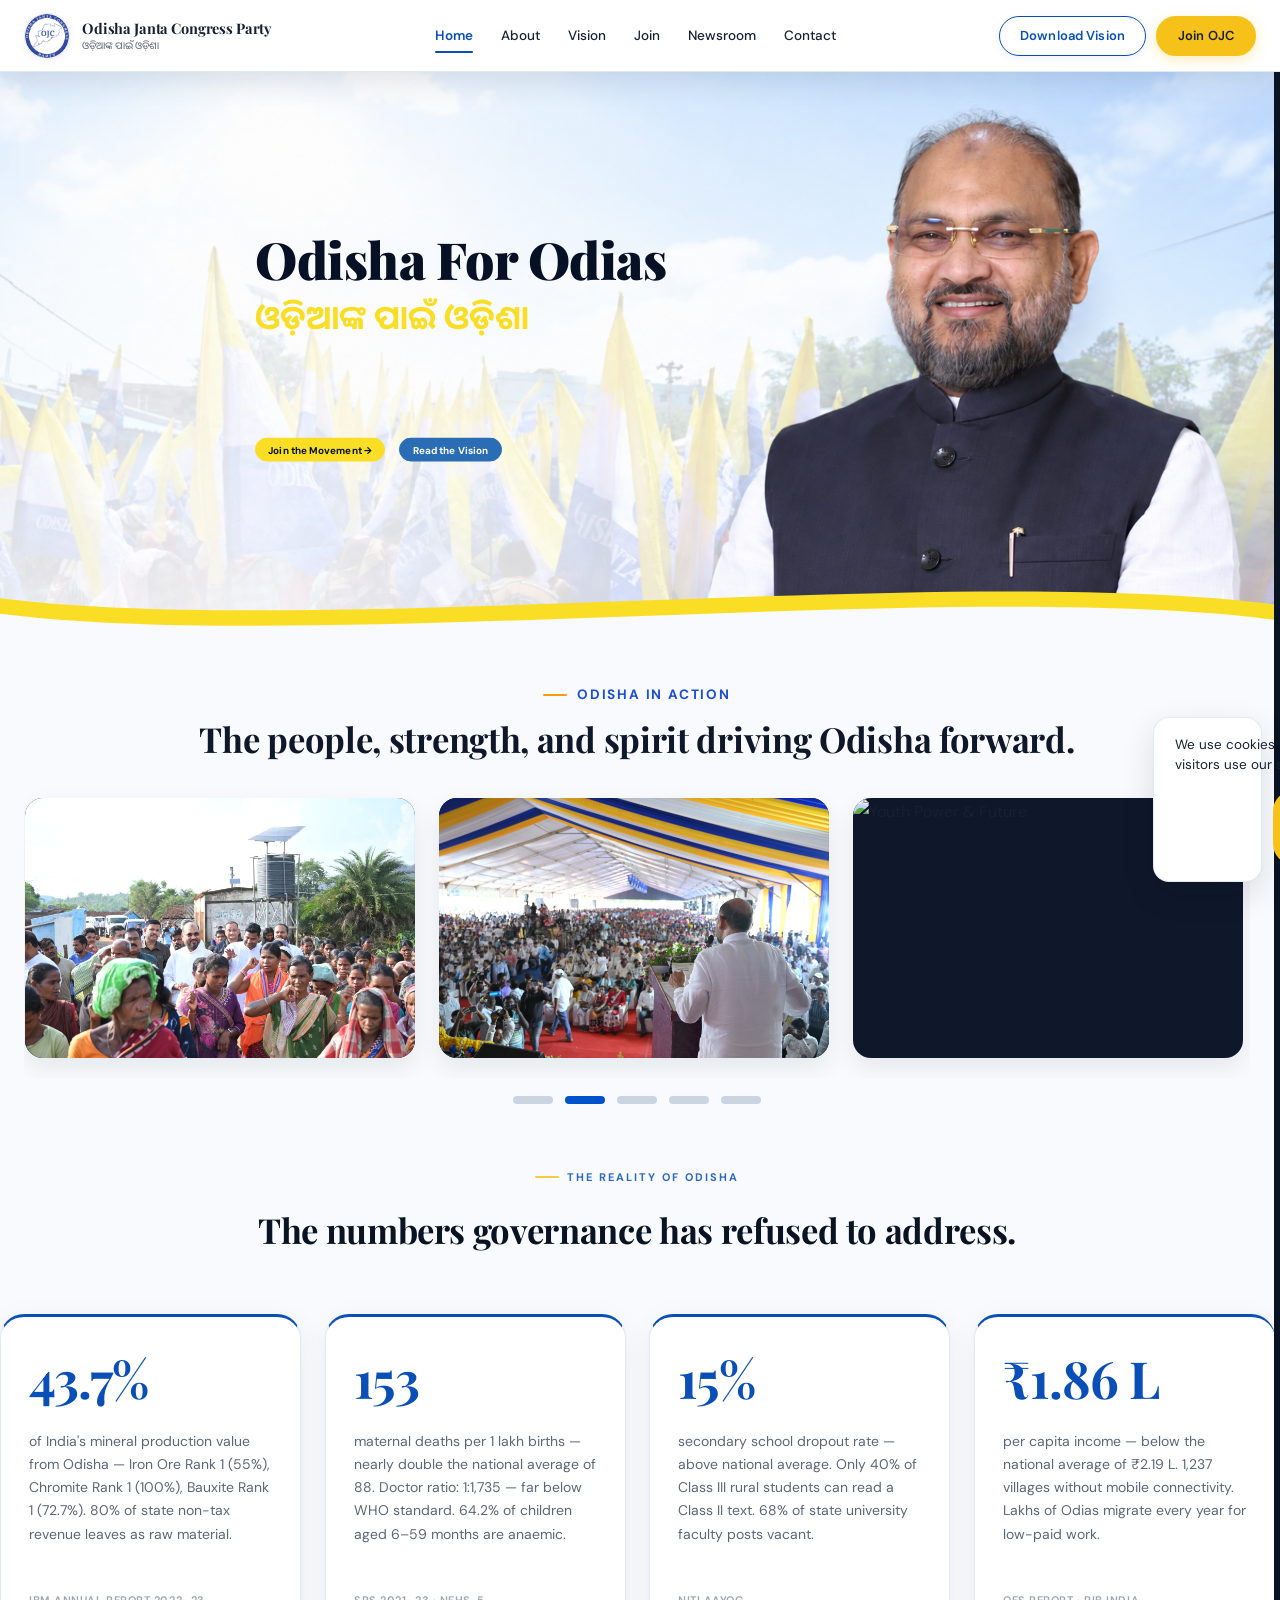
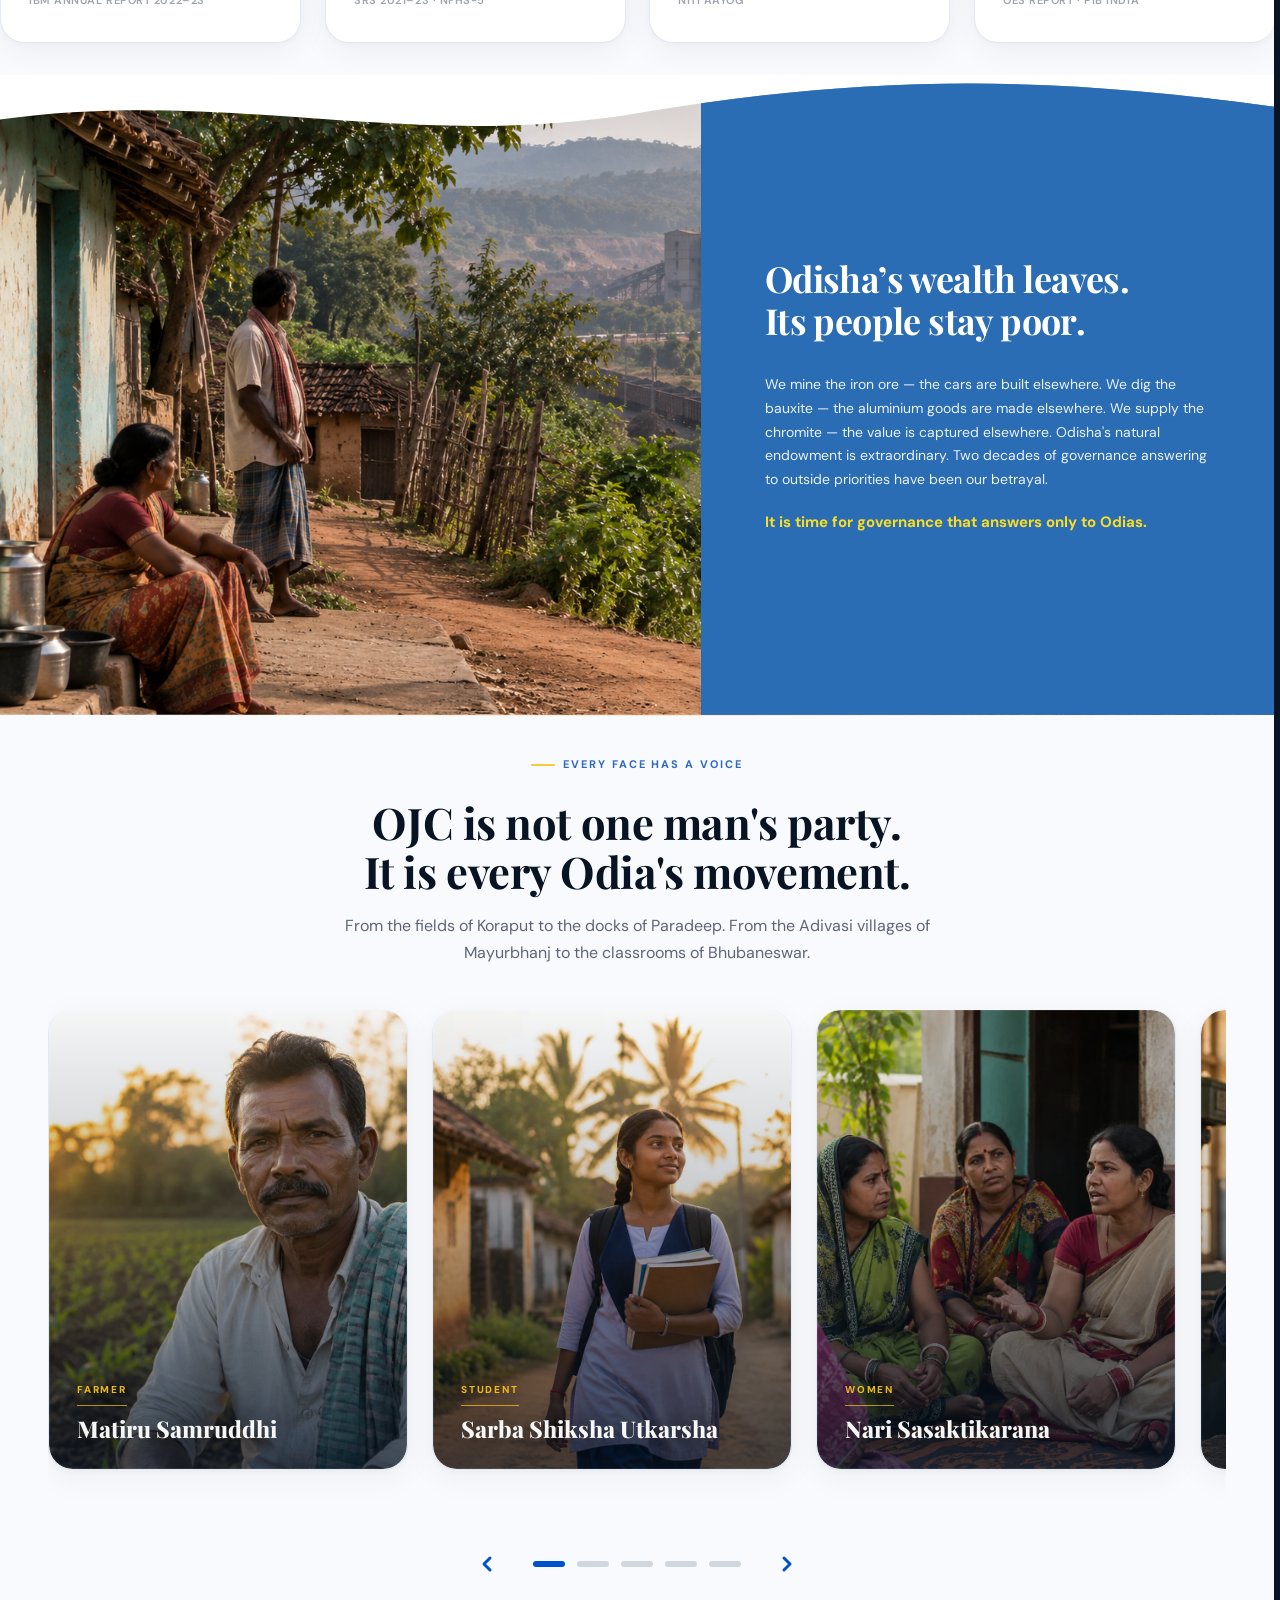
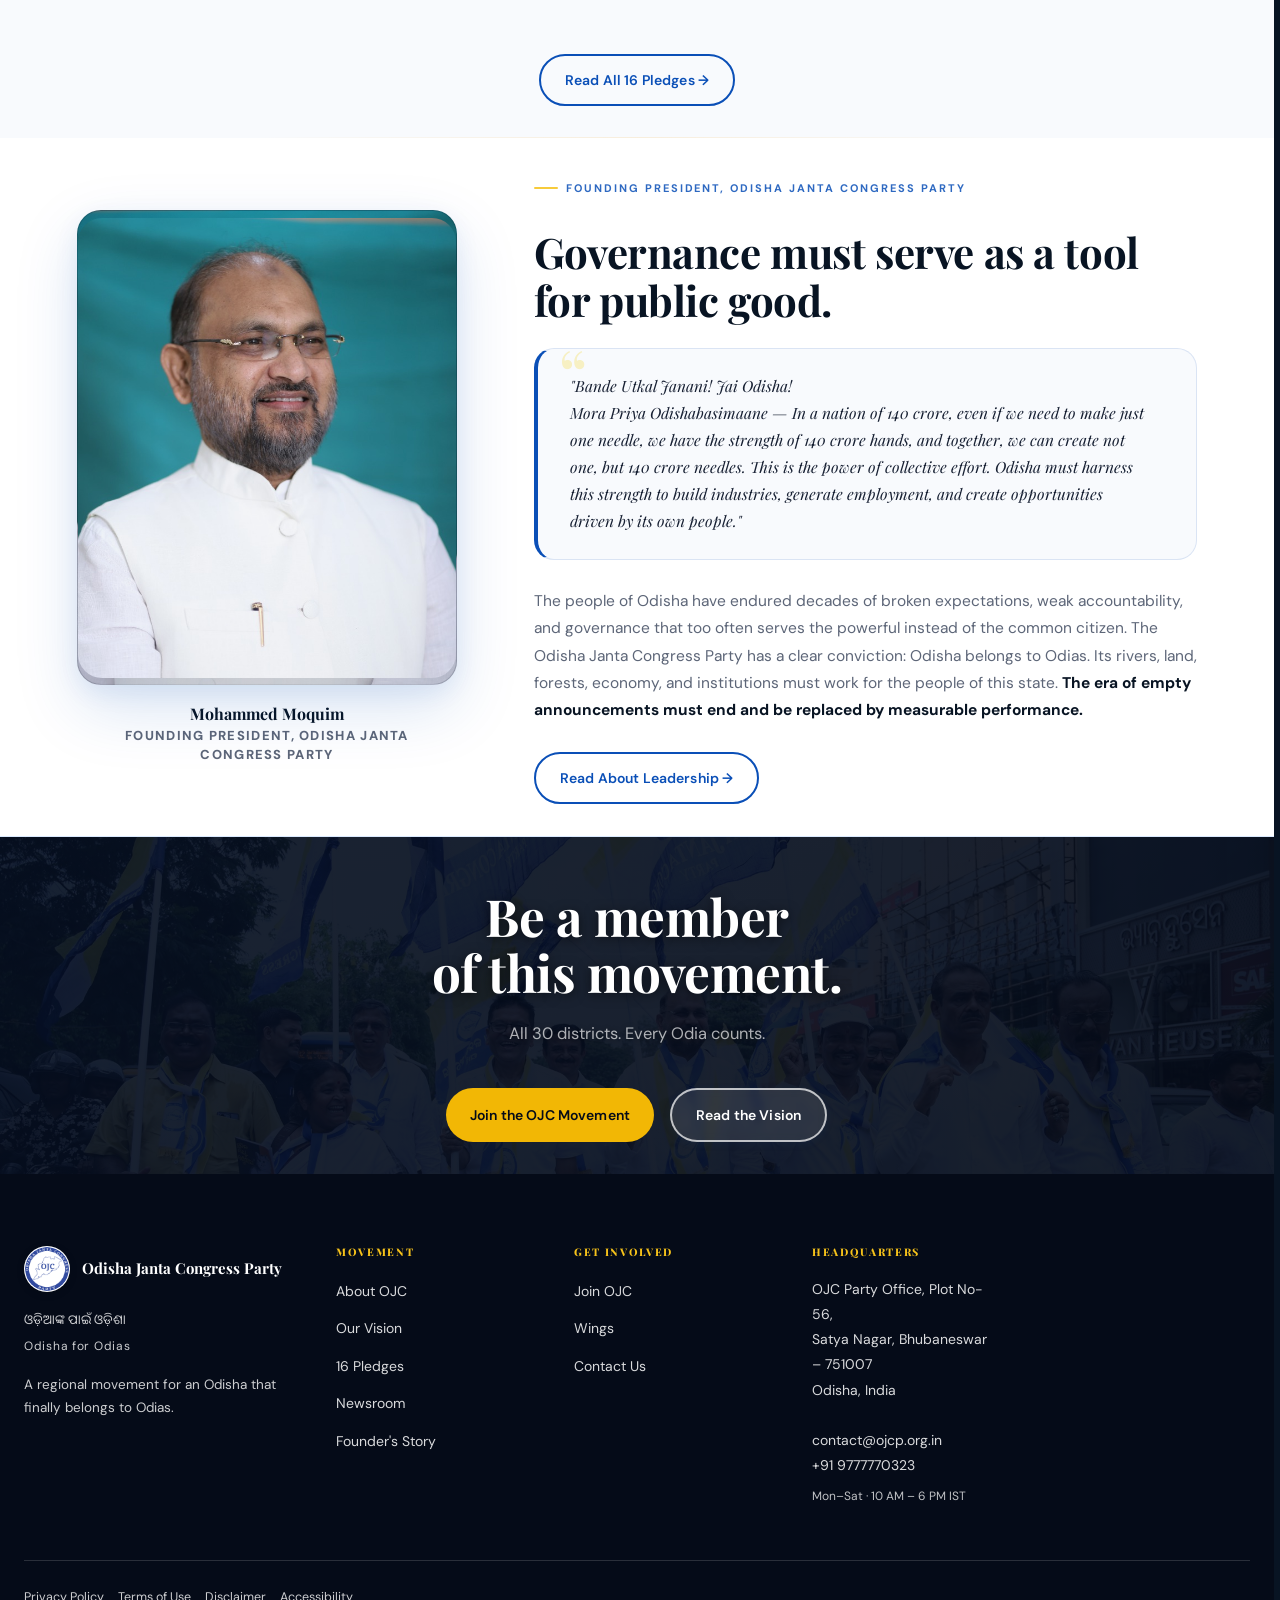
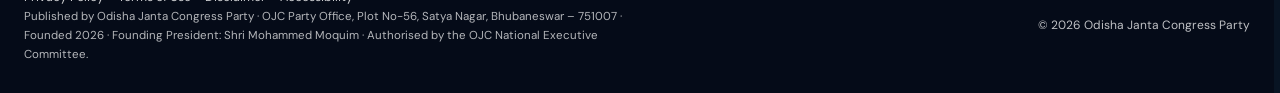
==== commit b417ec20: "Update OJCP website design and pages" ====
--- a/index.html
+++ b/index.html
@@ -26,7 +26,7 @@
   <link rel="stylesheet" href="assets/css/hero-system.css?v=54.0">
   <link rel="stylesheet" href="assets/css/homepage-final.css?v=58.0">
   <link rel="stylesheet" href="assets/css/global-final.css?v=54.0">
-  <link rel="stylesheet" href="assets/css/premium-redesign.css?v=59.0">
+  <link rel="stylesheet" href="assets/css/premium-redesign.css?v=70.0">
   <script async src="https://www.googletagmanager.com/gtag/js?id=G-XXXXXXXXXX"></script>
   <script>window.dataLayer = window.dataLayer || []; function gtag() { dataLayer.push(arguments); } gtag('js', new Date()); gtag('consent', 'default', { analytics_storage: 'denied' }); gtag('config', 'G-XXXXXXXXXX');</script>
 </head>
@@ -197,9 +197,10 @@
           </article>
           <article class="stat-card fade-in fade-in-delay-3">
             <span class="stat-number">₹1.86 L</span>
-            <p class="stat-label">per capita income — below the national average of ₹2.19 L. 1,237 villages without mobile
+            <p class="stat-label">per capita income — below the national average of ₹2.19 L. 1,237 villages without
+              mobile
               connectivity. Lakhs of Odias migrate every year for low-paid work.</p>
-            <p class="stat-source">Source : OES REPORT • PIB INDIA</p>
+            <p class="stat-source">OES Report · PIB India</p>
           </article>
         </div>
       </div>
@@ -208,8 +209,8 @@
     <!-- IDEOLOGY SECTION -->
     <section class="hero-wave-section ideology-section" aria-labelledby="ideology-h2">
       <!-- Full-bleed background photo -->
-      <img class="hero-photo ideology-photo" src="assets/images/home-resourse.png?v=2.0" alt="Odisha Resource and Landscape"
-        loading="lazy" />
+      <img class="hero-photo ideology-photo" src="assets/images/2.png?v=3.0"
+        alt="Odisha Mining and Resource Extraction Landscape" loading="lazy" />
 
       <!-- Plain blue panel with a straight left edge — no curve in the divider -->
       <div class="hero-panel ideology-panel"></div>
--- a/assets/css/premium-redesign.css
+++ b/assets/css/premium-redesign.css
@@ -6686,7 +6686,7 @@
   width: 100% !important;
   height: 100% !important;
   object-fit: cover !important;
-  object-position: center !important;
+  object-position: center 72% !important;
   margin: 0 !important;
   padding: 0 !important;
   border: none !important;
@@ -6705,6 +6705,8 @@
   width: 45% !important;
   background: #2A6DB5 !important;
   z-index: 2 !important;
+  opacity: 1 !important;
+  transition: opacity 0.5s cubic-bezier(0.16, 1, 0.3, 1), background 0.5s cubic-bezier(0.16, 1, 0.3, 1) !important;
 }
 
 body.has-hero .ideology-copy,
@@ -6722,6 +6724,36 @@
   color: #ffffff !important;
   z-index: 5 !important;
   box-sizing: border-box !important;
+  transition: background 0.4s ease, backdrop-filter 0.4s ease, text-shadow 0.4s ease, box-shadow 0.4s ease !important;
+  cursor: default !important;
+}
+
+/* Hover reveal effect: background image shines through behind text (DESKTOP / TAB ABOVE 768px ONLY) */
+@media (min-width: 769px) {
+
+  body.has-hero .ideology-copy,
+  body .ideology-copy,
+  .ideology-copy {
+    cursor: pointer !important;
+  }
+
+  body.has-hero .ideology-section:has(.ideology-copy:hover) .ideology-panel,
+  body .ideology-section:has(.ideology-copy:hover) .ideology-panel,
+  .ideology-section:has(.ideology-copy:hover) .ideology-panel,
+  .ideology-panel.reveal-photo-bg {
+    opacity: 0 !important;
+  }
+
+  body.has-hero .ideology-copy:hover,
+  body .ideology-copy:hover,
+  .ideology-copy:hover,
+  .ideology-copy.hovered-active {
+    background: transparent !important;
+    backdrop-filter: none !important;
+    -webkit-backdrop-filter: none !important;
+    box-shadow: none !important;
+    text-shadow: none !important;
+  }
 }
 
 body.has-hero .ideology-headline,
@@ -6850,6 +6882,7 @@
     min-height: 220px !important;
     max-height: 360px !important;
     object-fit: cover !important;
+    object-position: center 72% !important;
     display: block !important;
     margin: 0 !important;
     padding: 0 !important;
@@ -8692,6 +8725,110 @@
   text-decoration: none !important;
 }
 
+.hq-map-quicklink {
+  display: inline-flex !important;
+  align-items: center !important;
+  gap: 6px !important;
+  margin-top: 10px !important;
+  font-size: 0.88rem !important;
+  font-weight: 700 !important;
+  color: #2A6DB5 !important;
+  text-decoration: none !important;
+  transition: color 0.2s ease !important;
+}
+
+.hq-map-quicklink:hover {
+  color: #1e518b !important;
+  text-decoration: underline !important;
+}
+
+/* CONTACT MAP SECTION */
+.contact-map-wrapper {
+  margin-top: 36px !important;
+  background: #ffffff !important;
+  border: 1px solid rgba(42, 109, 181, 0.16) !important;
+  border-radius: 20px !important;
+  overflow: hidden !important;
+  box-shadow: 0 8px 30px rgba(15, 23, 42, 0.05) !important;
+}
+
+.contact-map-header {
+  display: flex !important;
+  justify-content: space-between !important;
+  align-items: center !important;
+  padding: 22px 32px !important;
+  background: #f8fafc !important;
+  border-bottom: 1px solid rgba(42, 109, 181, 0.12) !important;
+  gap: 20px !important;
+  flex-wrap: wrap !important;
+}
+
+.map-header-info {
+  flex: 1 !important;
+  min-width: 260px !important;
+}
+
+.map-eyebrow {
+  font-size: 0.72rem !important;
+  font-weight: 800 !important;
+  letter-spacing: 1.8px !important;
+  color: #2A6DB5 !important;
+  text-transform: uppercase !important;
+  display: block !important;
+  margin-bottom: 6px !important;
+}
+
+.map-title {
+  font-family: 'DM Sans', sans-serif !important;
+  font-size: 1.2rem !important;
+  font-weight: 800 !important;
+  color: #0f172a !important;
+  margin: 0 0 4px 0 !important;
+}
+
+.map-sub {
+  font-size: 0.92rem !important;
+  color: #64748b !important;
+  margin: 0 !important;
+}
+
+.map-directions-btn {
+  display: inline-flex !important;
+  align-items: center !important;
+  gap: 8px !important;
+  padding: 10px 20px !important;
+  font-size: 0.92rem !important;
+  font-weight: 700 !important;
+  border-radius: 8px !important;
+  color: #2A6DB5 !important;
+  border: 1.5px solid #2A6DB5 !important;
+  background: #ffffff !important;
+  text-decoration: none !important;
+  transition: all 0.2s ease !important;
+  white-space: nowrap !important;
+}
+
+.map-directions-btn:hover {
+  background: #2A6DB5 !important;
+  color: #ffffff !important;
+  transform: translateY(-1px) !important;
+  box-shadow: 0 4px 12px rgba(42, 109, 181, 0.2) !important;
+}
+
+.contact-map-frame-container {
+  width: 100% !important;
+  height: 420px !important;
+  position: relative !important;
+  background: #f1f5f9 !important;
+}
+
+.contact-map-frame-container iframe {
+  width: 100% !important;
+  height: 100% !important;
+  border: 0 !important;
+  display: block !important;
+}
+
 /* 3. BLUE DOSSIER BANNER (RESPONSE TIMES & ACCREDITATION) */
 .contact-blue-dossier-section {
   padding: 20px 0 24px !important;
@@ -8797,8 +8934,8 @@
 
 .contact-form-layout {
   display: grid !important;
-  grid-template-columns: minmax(280px, 360px) minmax(0, 1fr) !important;
-  gap: 56px !important;
+  grid-template-columns: minmax(360px, 460px) minmax(0, 1fr) !important;
+  gap: 48px !important;
 }
 
 .form-eyebrow {
@@ -8813,7 +8950,7 @@
 
 .form-headline {
   font-family: 'Playfair Display', Georgia, serif !important;
-  font-size: clamp(1.65rem, 3.8vw, 3.2rem) !important;
+  font-size: clamp(2.1rem, 3.4vw, 3.5rem) !important;
   font-weight: 800 !important;
   color: #0f172a !important;
   line-height: 1.15 !important;
@@ -8981,12 +9118,20 @@
   }
 
   .form-headline {
-    font-size: clamp(1.4rem, 5.5vw, 2.1rem) !important;
+    font-size: clamp(1.4rem, 5.5vw, 2.2rem) !important;
     white-space: nowrap !important;
   }
 
   .contact-blue-dossier-card {
     padding: 28px 24px !important;
+  }
+
+  .contact-map-header {
+    padding: 16px 18px !important;
+  }
+
+  .contact-map-frame-container {
+    height: 300px !important;
   }
 }
 
@@ -11217,25 +11362,132 @@
 }
 
 /* ============================================================
-   JOIN PAGE — IMAGE BELOW OJC WINGS IN LEFT COLUMN
+   JOIN PAGE — WAVY FLAG BRAND BANNER IN LEFT COLUMN FREE SPACE
    ============================================================ */
-.join-wings-bottom-photo,
-body.join-page .join-wings-bottom-photo {
+.join-flag-banner,
+body.join-page .join-flag-banner {
+  position: relative !important;
   width: 100% !important;
-  height: auto !important;
+  min-height: 290px !important;
+  margin-top: 32px !important;
+  border-radius: 20px !important;
+  overflow: hidden !important;
+  background: linear-gradient(145deg, #050b18 0%, #081636 50%, #0d2557 100%) !important;
+  border: 1.5px solid rgba(250, 222, 37, 0.45) !important;
+  box-shadow: 0 16px 40px rgba(7, 17, 38, 0.18) !important;
+  isolation: isolate !important;
+  padding: 44px 38px !important;
+  box-sizing: border-box !important;
+  display: flex !important;
+  flex-direction: column !important;
+  justify-content: center !important;
+}
+
+.join-flag-bg-wrapper,
+body.join-page .join-flag-bg-wrapper {
+  position: absolute !important;
+  inset: 0 !important;
+  z-index: 0 !important;
+  overflow: hidden !important;
+  pointer-events: none !important;
+}
+
+.join-flag-bg-image,
+body.join-page .join-flag-bg-image {
+  width: 100% !important;
+  height: 100% !important;
+  object-fit: cover !important;
+  object-position: center !important;
+  opacity: 0.22 !important;
+  filter: brightness(0.7) contrast(1.2) !important;
+  transform: scale(1.05) !important;
+  transition: transform 6s ease !important;
+}
+
+.join-flag-banner:hover .join-flag-bg-image {
+  transform: scale(1.1) !important;
+}
+
+.join-flag-overlay,
+body.join-page .join-flag-overlay {
+  position: absolute !important;
+  inset: 0 !important;
+  background: radial-gradient(circle at 20% 30%, rgba(42, 109, 181, 0.25), transparent 70%),
+    radial-gradient(circle at 80% 80%, rgba(250, 222, 37, 0.12), transparent 60%) !important;
+  z-index: 1 !important;
+}
+
+.join-flag-content,
+body.join-page .join-flag-content {
+  position: relative !important;
+  z-index: 3 !important;
+  display: flex !important;
+  align-items: center !important;
+  gap: 24px !important;
+}
+
+.join-flag-logo-badge,
+body.join-page .join-flag-logo-badge {
+  width: 72px !important;
+  height: 72px !important;
+  flex: 0 0 72px !important;
+  background: #ffffff !important;
+  border-radius: 50% !important;
+  padding: 5px !important;
+  box-shadow: 0 8px 24px rgba(0, 0, 0, 0.35), 0 0 0 3.5px #FADE25 !important;
+  display: flex !important;
+  align-items: center !important;
+  justify-content: center !important;
+  box-sizing: border-box !important;
+}
+
+.join-flag-emblem,
+body.join-page .join-flag-emblem {
+  width: 100% !important;
+  height: 100% !important;
+  object-fit: contain !important;
+}
+
+.join-flag-text-group,
+body.join-page .join-flag-text-group {
+  flex: 1 !important;
+}
+
+.join-flag-eyebrow,
+body.join-page .join-flag-eyebrow {
+  font-size: 0.75rem !important;
+  font-weight: 800 !important;
+  letter-spacing: 2px !important;
+  color: #FADE25 !important;
+  text-transform: uppercase !important;
   display: block !important;
-  border-radius: 16px !important;
-  margin-top: 40px !important;
-  object-fit: cover !important;
-  border: 1.5px solid #dbeafe !important;
-  box-shadow: 0 10px 30px rgba(15, 23, 42, 0.05) !important;
-  box-sizing: border-box !important;
+  margin-bottom: 8px !important;
+}
+
+.join-flag-title,
+body.join-page .join-flag-title {
+  font-family: 'Playfair Display', Georgia, serif !important;
+  font-size: clamp(1.65rem, 2.5vw, 2.3rem) !important;
+  font-weight: 800 !important;
+  color: #ffffff !important;
+  line-height: 1.15 !important;
+  margin: 0 0 8px 0 !important;
+  letter-spacing: -0.5px !important;
+  text-shadow: 0 2px 12px rgba(0, 0, 0, 0.4) !important;
+}
+
+.join-flag-sub,
+body.join-page .join-flag-sub {
+  font-size: 0.95rem !important;
+  color: rgba(255, 255, 255, 0.88) !important;
+  line-height: 1.6 !important;
+  margin: 0 !important;
 }
 
 @media (max-width: 1024px) {
 
-  .join-wings-bottom-photo,
-  body.join-page .join-wings-bottom-photo {
+  .join-flag-banner,
+  body.join-page .join-flag-banner {
     display: none !important;
   }
 }
@@ -11277,6 +11529,33 @@
   max-width: 340px !important;
 }
 
+@media (max-width: 768px) {
+  html body.about-page .about-founder-section .founder-portrait-block,
+  body.about-page .about-founder-section .founder-portrait-block,
+  body.about-page .founder-portrait-block,
+  .about-founder-section .founder-portrait-block,
+  html body.about-page .about-founder-section .founder-portrait-img,
+  body.about-page .about-founder-section .founder-portrait-img,
+  body.about-page .founder-portrait-img,
+  .about-founder-section .founder-portrait-img {
+    max-width: 290px !important;
+  }
+}
+
+@media (max-width: 480px) {
+  html body.about-page .about-founder-section .founder-portrait-block,
+  body.about-page .about-founder-section .founder-portrait-block,
+  body.about-page .founder-portrait-block,
+  .about-founder-section .founder-portrait-block,
+  html body.about-page .about-founder-section .founder-portrait-img,
+  body.about-page .about-founder-section .founder-portrait-img,
+  body.about-page .founder-portrait-img,
+  .about-founder-section .founder-portrait-img {
+    max-width: 275px !important;
+  }
+}
+
+
 html body.about-page .about-founder-section .founder-name,
 body.about-page .about-founder-section .founder-name,
 body.about-page .founder-name,
@@ -11295,4 +11574,141 @@
   margin-left: auto !important;
   margin-right: auto !important;
   width: 100% !important;
+}
+
+/* ============================================================
+   JOIN PAGE & CONTACT PAGE FORMS — MOBILE RESIZING
+   (STRICTLY TARGETING ONLY THE 2 FORMS ON JOIN & CONTACT PAGES)
+   ============================================================ */
+@media (max-width: 768px) {
+
+  /* 1. JOIN PAGE FORM (#join-form & .form-card on join-page) */
+  body.join-page .form-card,
+  body.join-page #join-form-wrap,
+  html body.join-page .form-card {
+    padding: 14px 12px !important;
+    border-radius: 12px !important;
+    margin-top: 4px !important;
+    margin-bottom: 12px !important;
+  }
+
+  body.join-page .form-card h2,
+  html body.join-page .form-card h2 {
+    font-size: 16px !important;
+    line-height: 1.25 !important;
+    margin-bottom: 4px !important;
+  }
+
+  body.join-page .form-card p,
+  html body.join-page .form-card p {
+    font-size: 11.5px !important;
+    line-height: 1.4 !important;
+    margin-bottom: 10px !important;
+  }
+
+  body.join-page #join-form .form-group {
+    margin-bottom: 8px !important;
+  }
+
+  body.join-page #join-form .form-row-2 {
+    gap: 6px !important;
+    margin-bottom: 0 !important;
+    grid-template-columns: 1fr !important;
+  }
+
+  body.join-page #join-form .form-label {
+    font-size: 11px !important;
+    font-weight: 600 !important;
+    margin-bottom: 2px !important;
+  }
+
+  body.join-page #join-form .form-input,
+  body.join-page #join-form .form-select {
+    height: 34px !important;
+    padding: 4px 8px !important;
+    font-size: 12px !important;
+    border-radius: 6px !important;
+    line-height: 1.3 !important;
+  }
+
+  body.join-page #join-form button[type="submit"],
+  body.join-page #join-form .btn {
+    height: 36px !important;
+    font-size: 12.5px !important;
+    font-weight: 600 !important;
+    padding: 0 16px !important;
+    border-radius: 6px !important;
+    margin-top: 6px !important;
+  }
+
+  /* 2. CONTACT PAGE FORM (#contact-form & .contact-form-card on contact-page) */
+  body.contact-page .contact-form-card,
+  body.contact-page .form-card,
+  html body.contact-page .contact-form-card {
+    padding: 14px 12px !important;
+    border-radius: 12px !important;
+    margin-top: 4px !important;
+    margin-bottom: 12px !important;
+  }
+
+  body.contact-page .contact-form-card h2,
+  body.contact-page .form-card h2,
+  html body.contact-page .contact-form-card h2 {
+    font-size: 16px !important;
+    line-height: 1.25 !important;
+    margin-bottom: 4px !important;
+  }
+
+  body.contact-page .contact-form-card p,
+  body.contact-page .form-card p,
+  html body.contact-page .contact-form-card p {
+    font-size: 11.5px !important;
+    line-height: 1.4 !important;
+    margin-bottom: 10px !important;
+  }
+
+  body.contact-page #contact-form .form-group {
+    margin-bottom: 8px !important;
+  }
+
+  body.contact-page #contact-form .form-grid-2col {
+    gap: 6px !important;
+    margin-bottom: 0 !important;
+    grid-template-columns: 1fr !important;
+  }
+
+  body.contact-page #contact-form .form-label {
+    font-size: 11px !important;
+    font-weight: 600 !important;
+    margin-bottom: 2px !important;
+  }
+
+  body.contact-page #contact-form .form-input,
+  body.contact-page #contact-form .form-select {
+    height: 34px !important;
+    padding: 4px 8px !important;
+    font-size: 12px !important;
+    border-radius: 6px !important;
+    line-height: 1.3 !important;
+  }
+
+  body.contact-page #contact-form textarea,
+  body.contact-page #contact-form .form-textarea {
+    min-height: 60px !important;
+    height: 60px !important;
+    padding: 6px 8px !important;
+    font-size: 12px !important;
+    border-radius: 6px !important;
+    line-height: 1.4 !important;
+  }
+
+  body.contact-page #contact-form button[type="submit"],
+  body.contact-page #contact-form .btn {
+    height: 36px !important;
+    font-size: 12.5px !important;
+    font-weight: 600 !important;
+    padding: 0 16px !important;
+    border-radius: 6px !important;
+    margin-top: 6px !important;
+  }
 }
